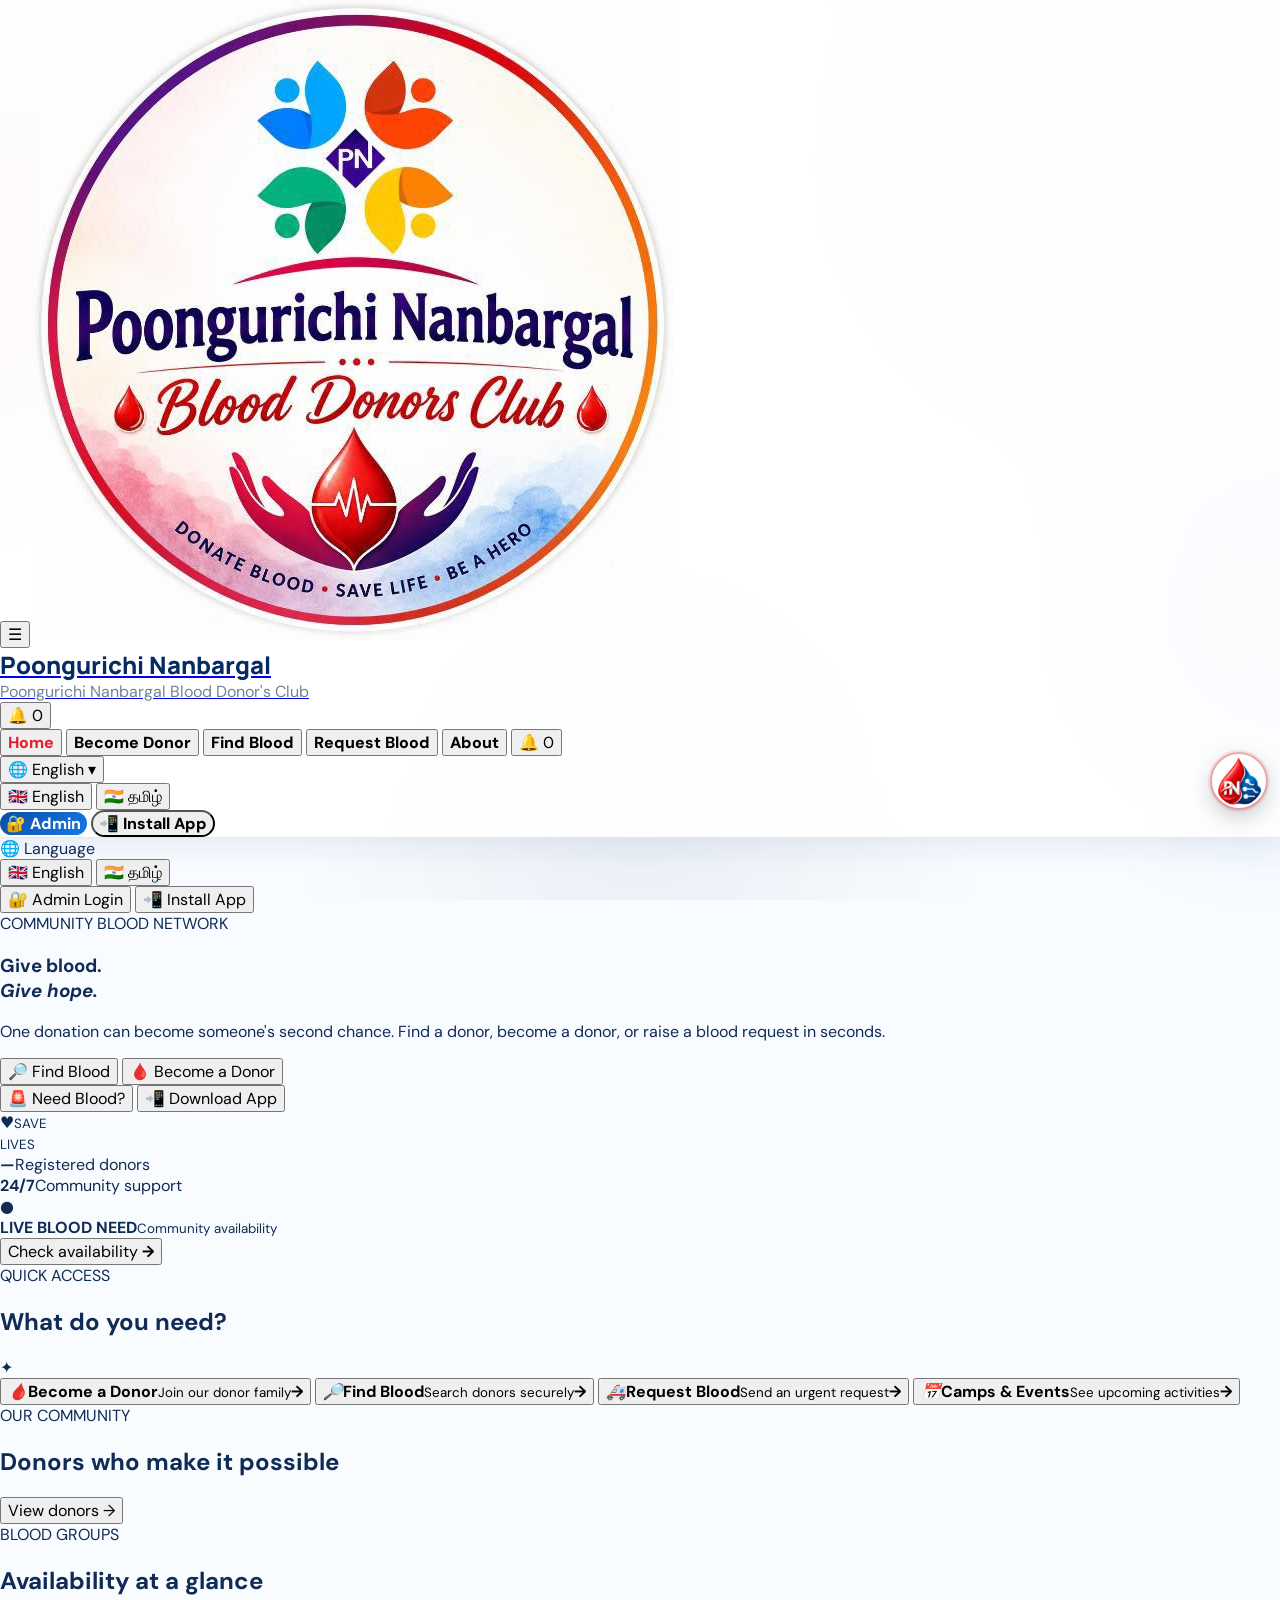
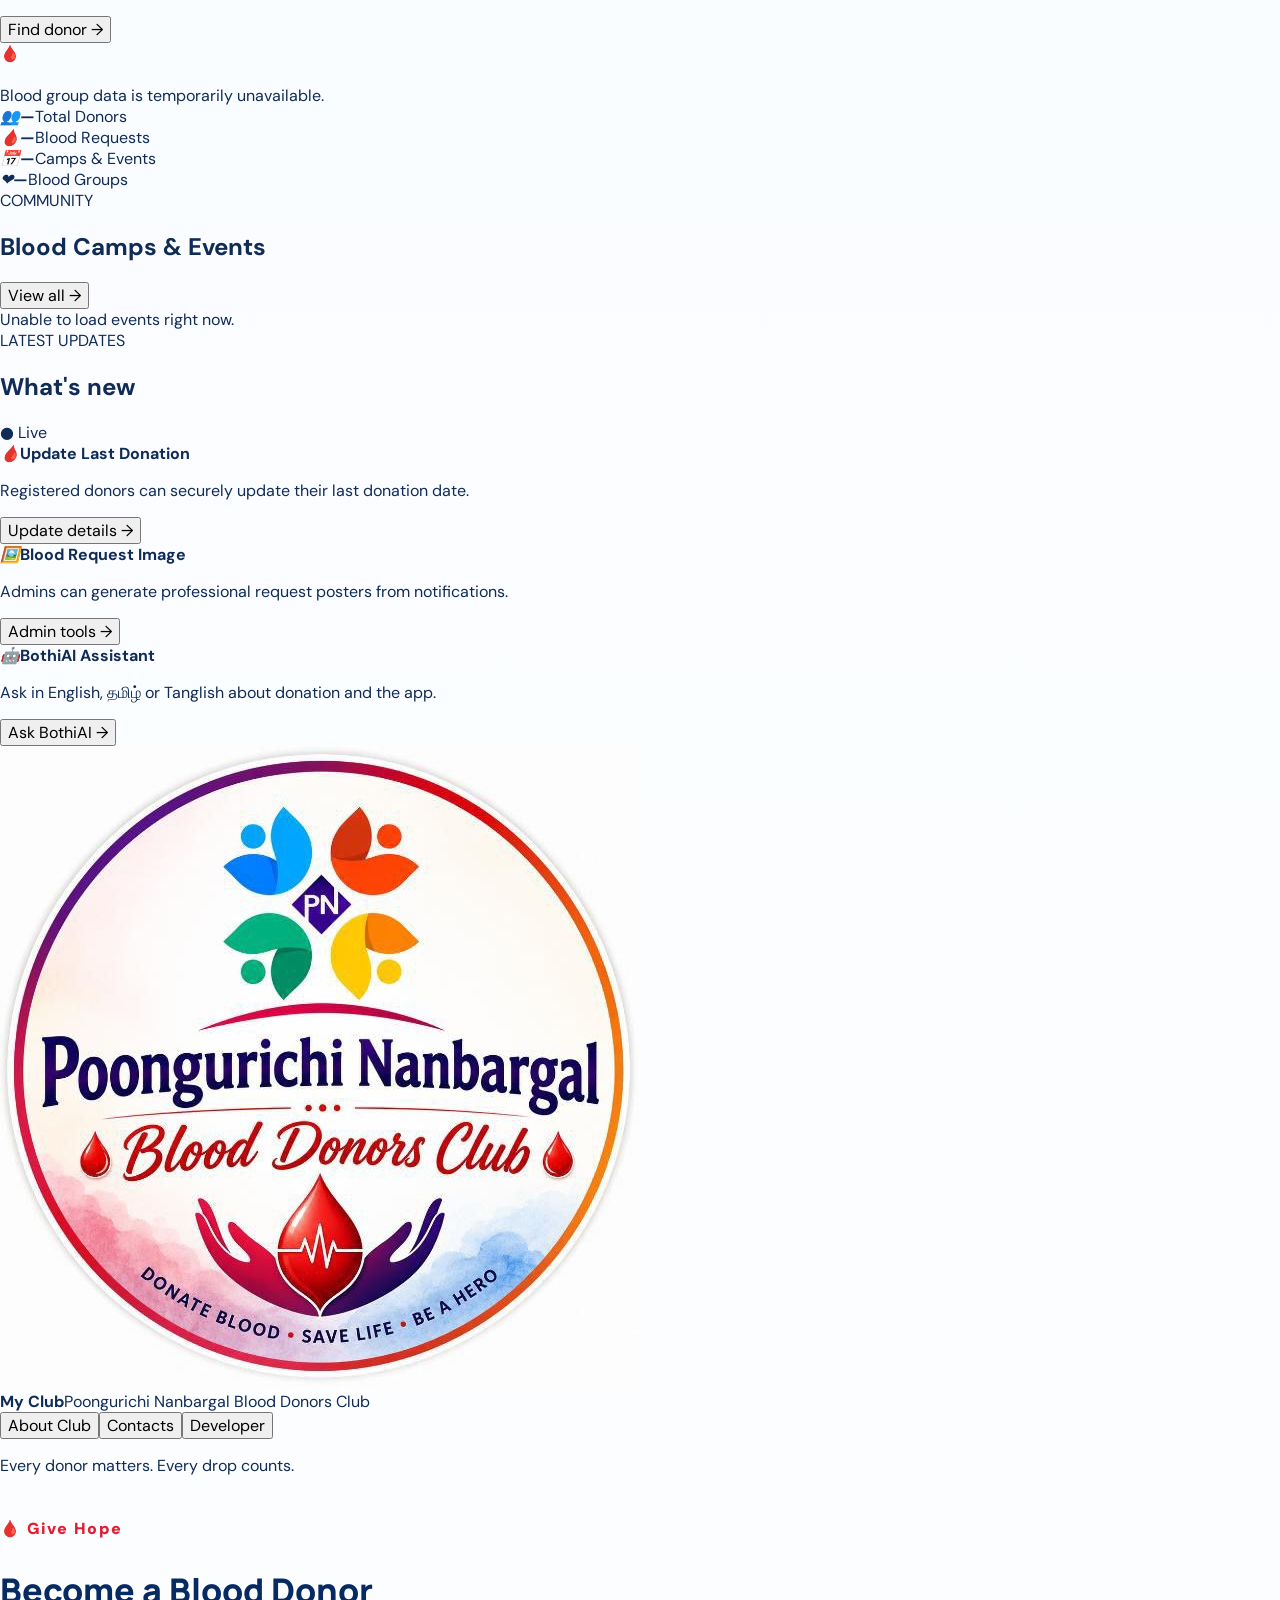
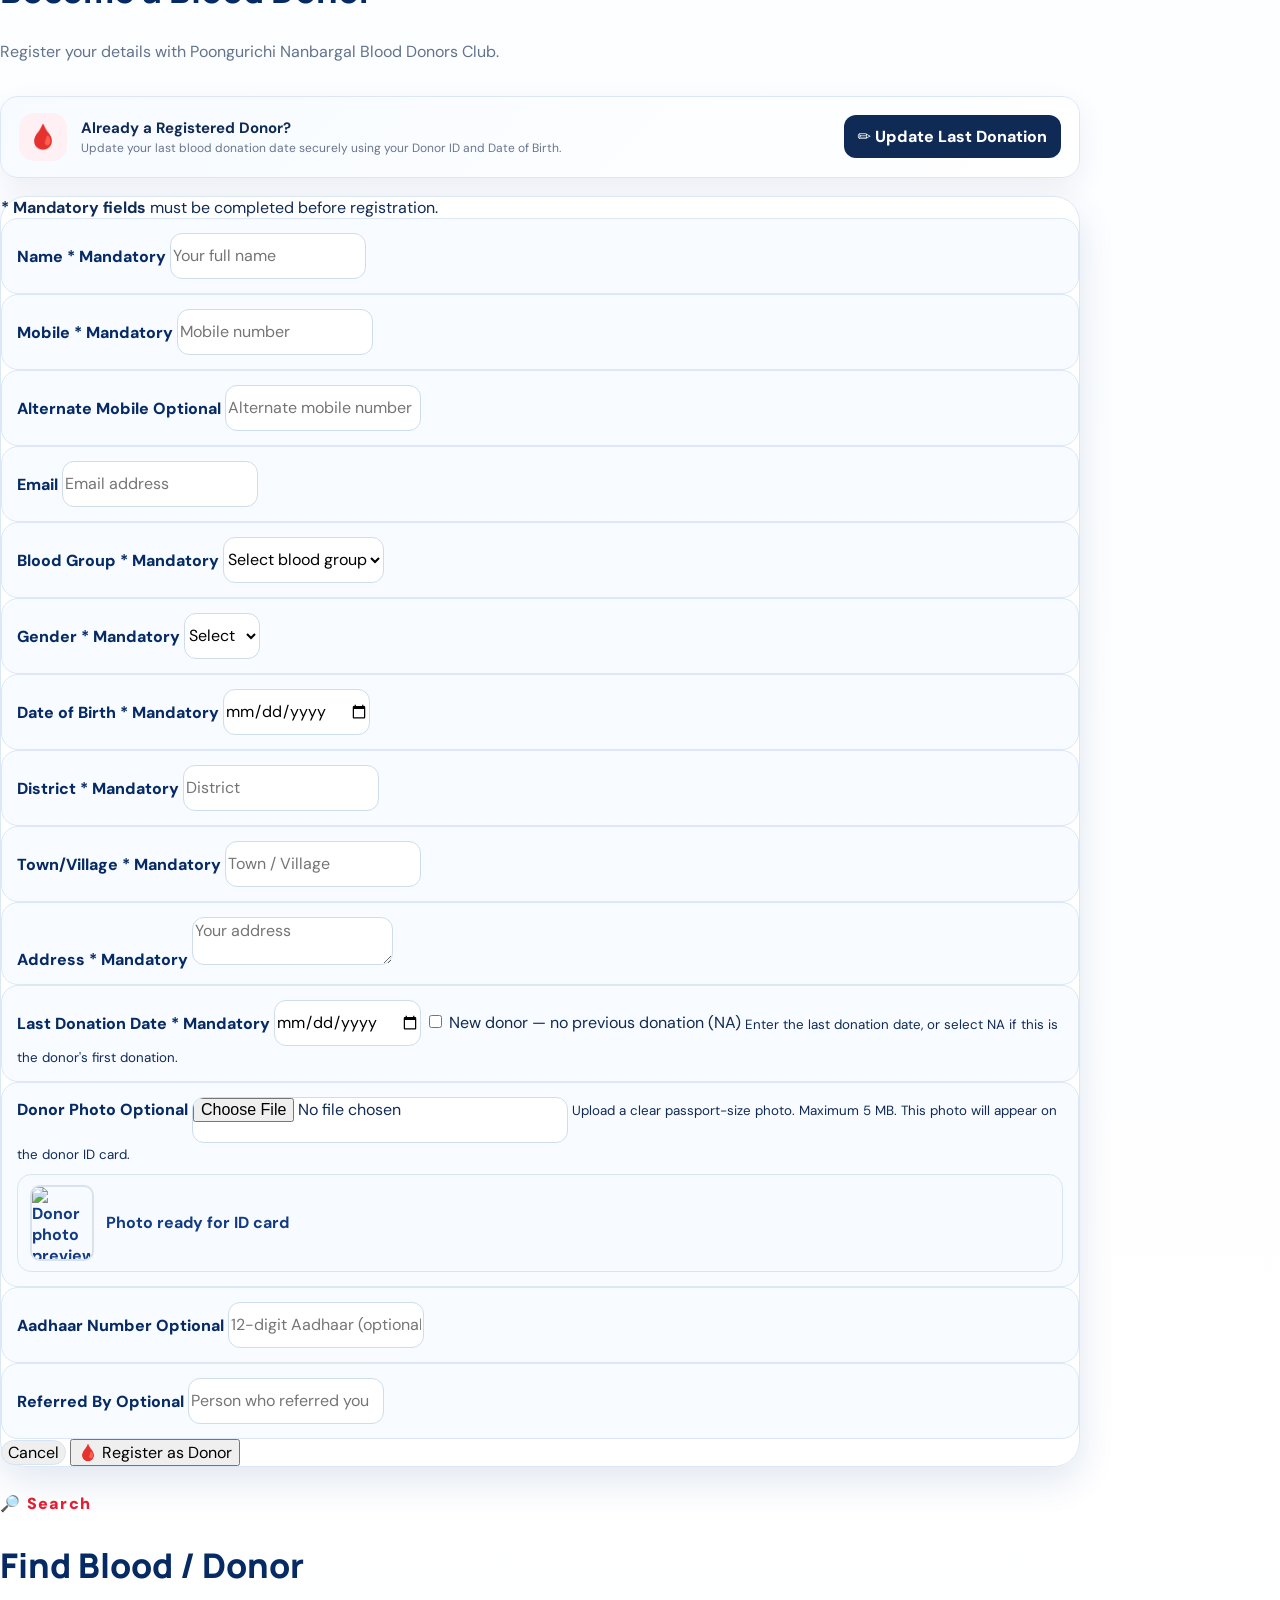
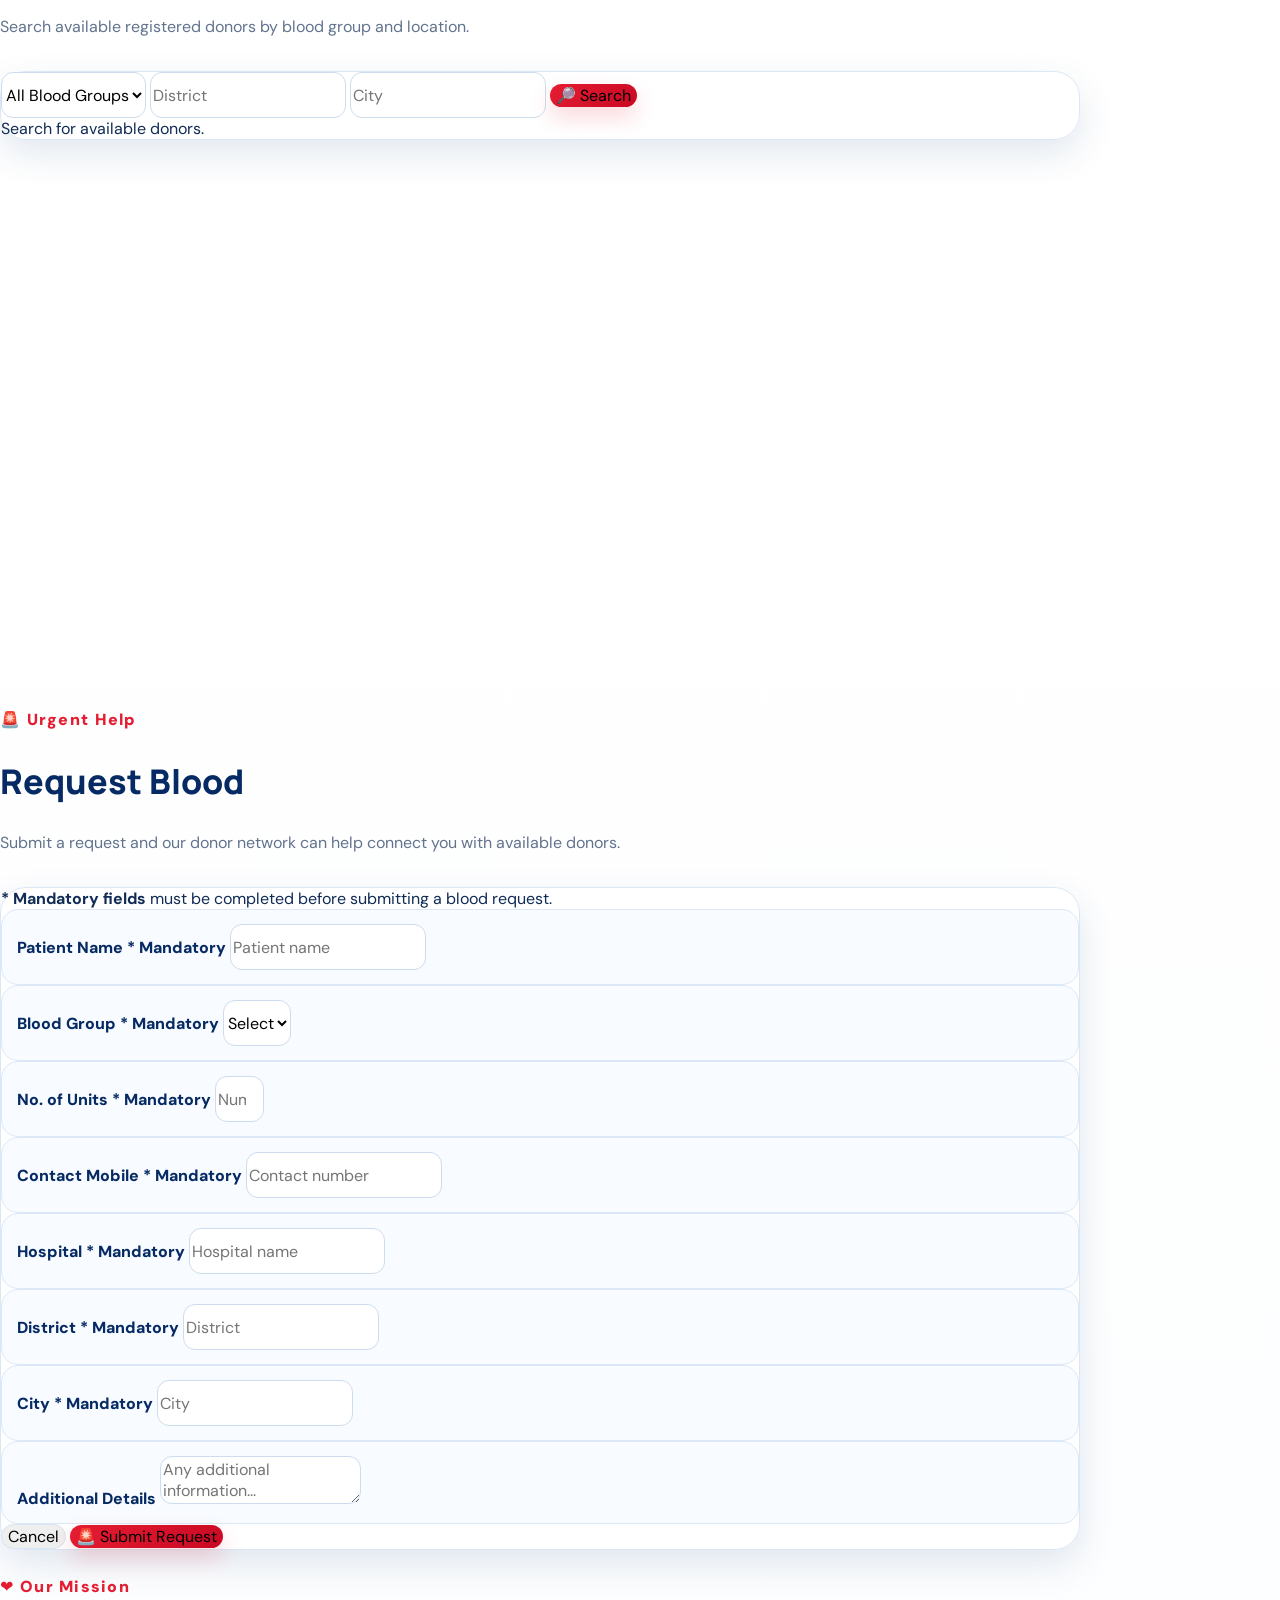
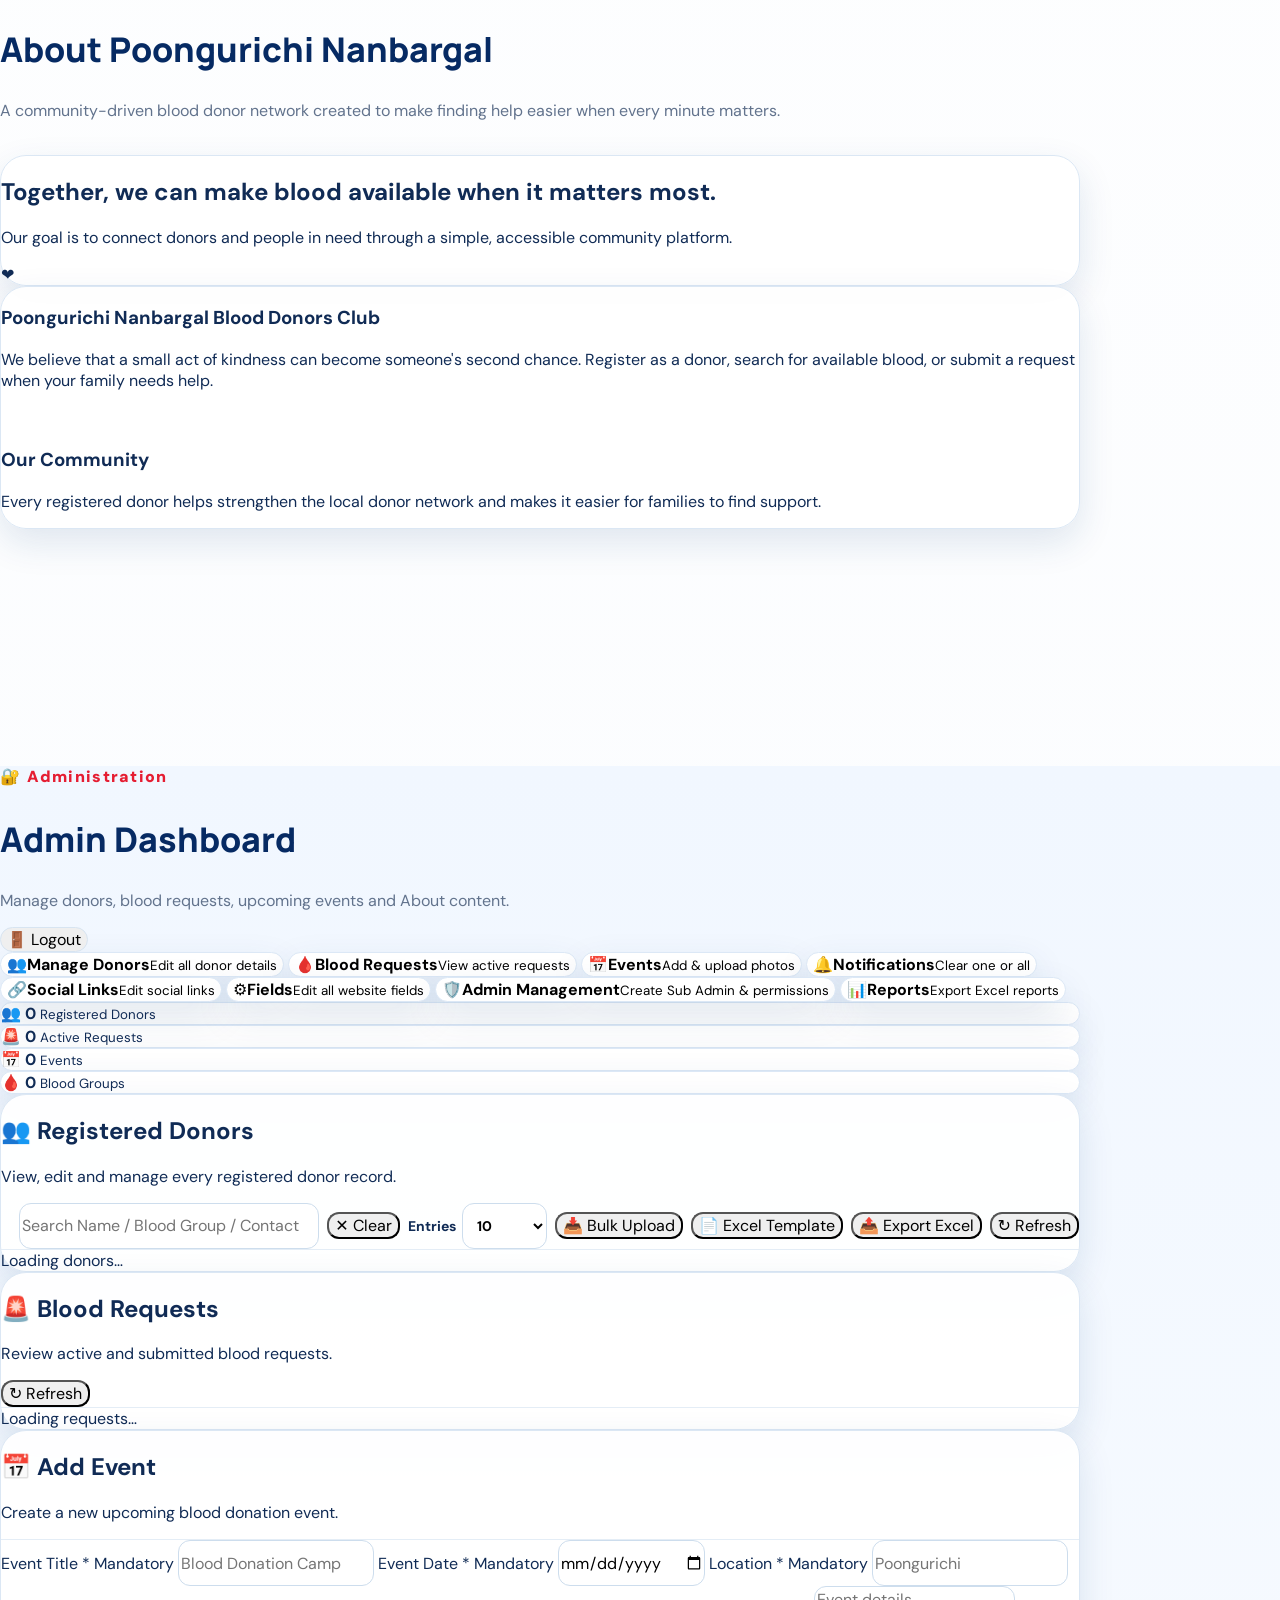
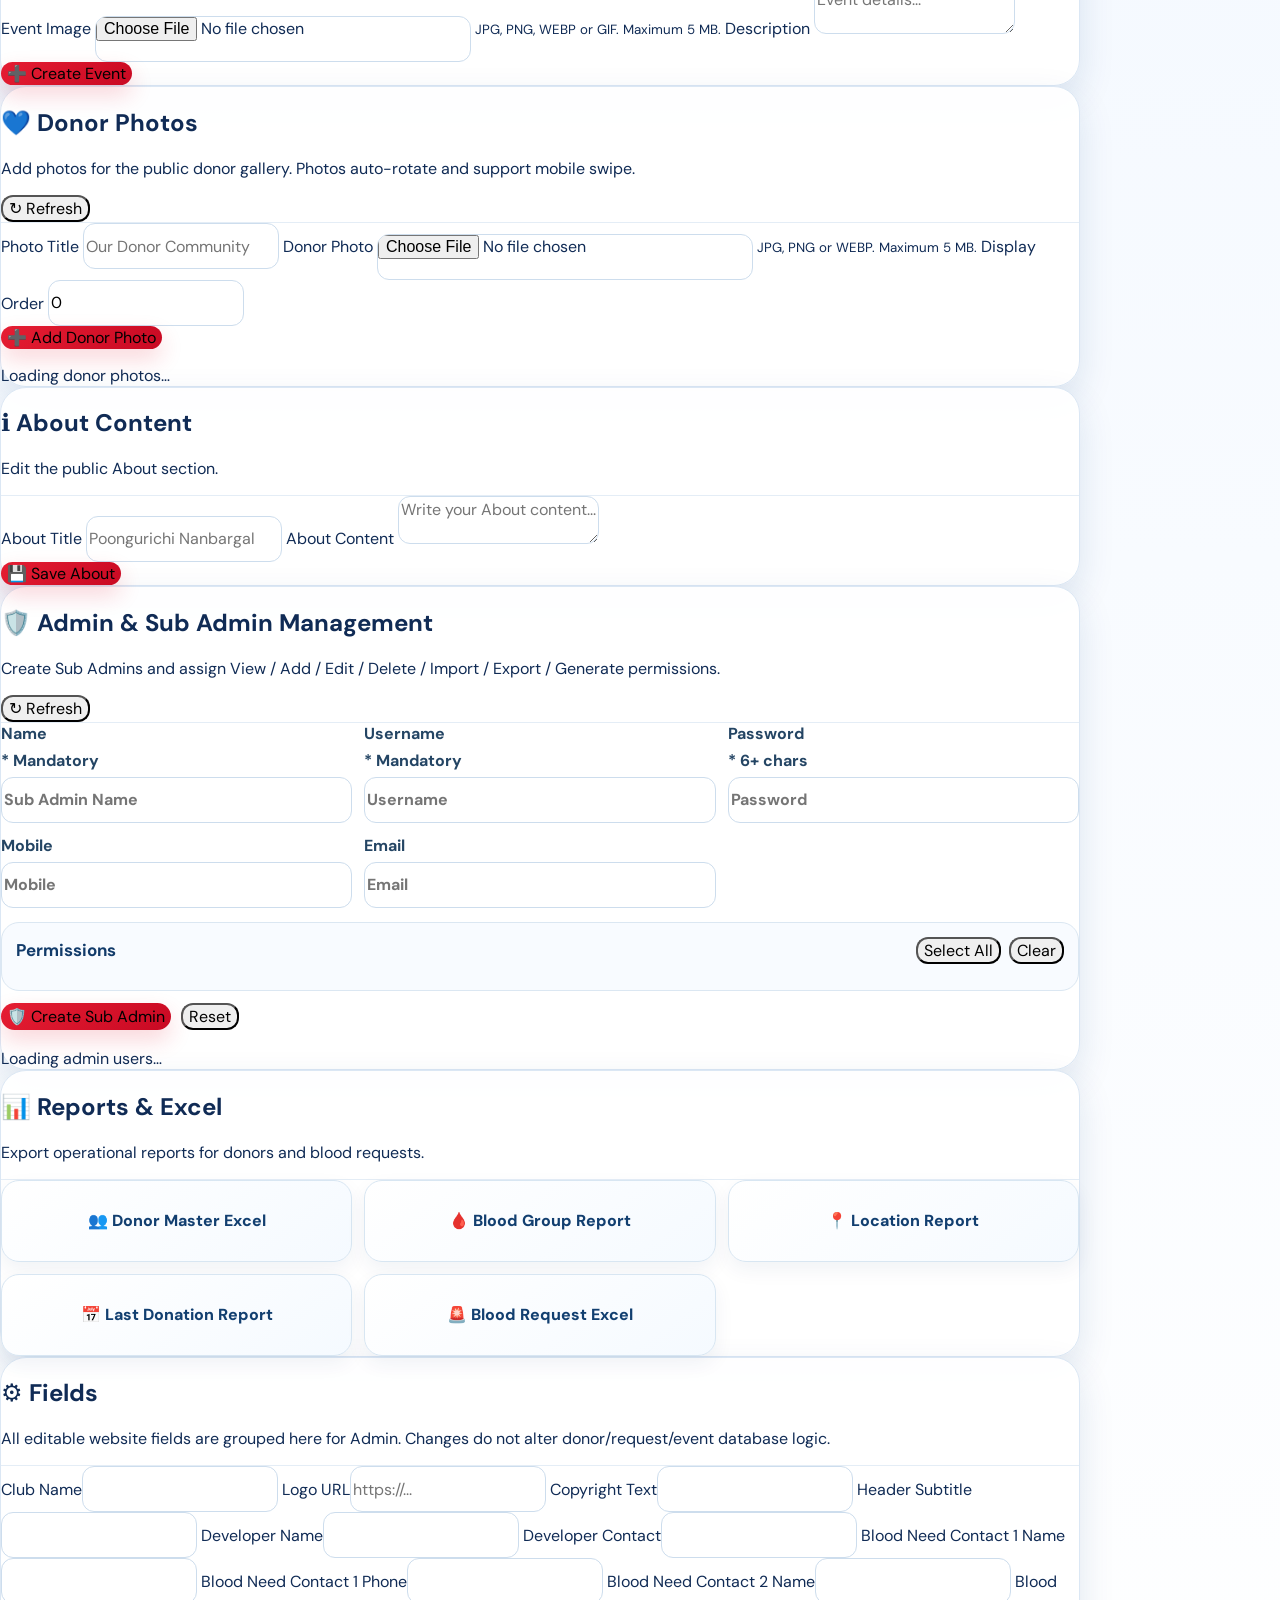
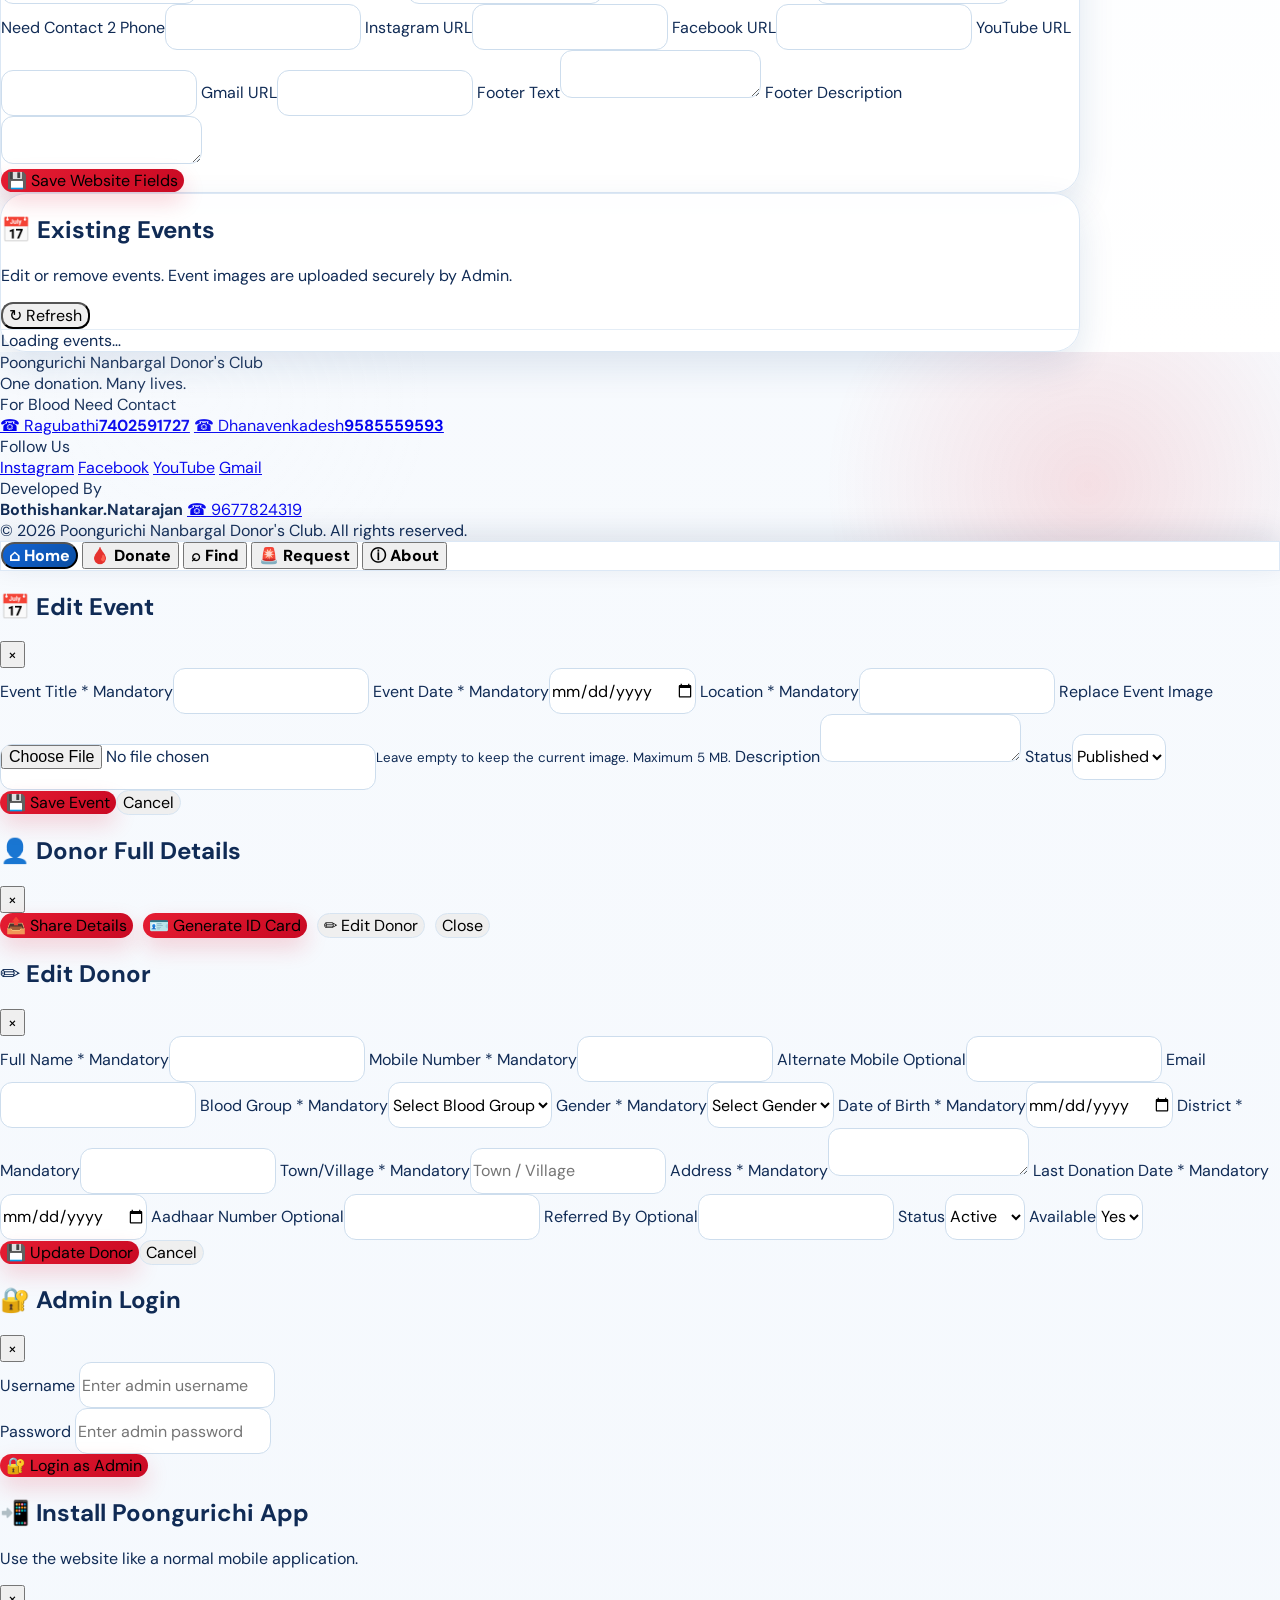
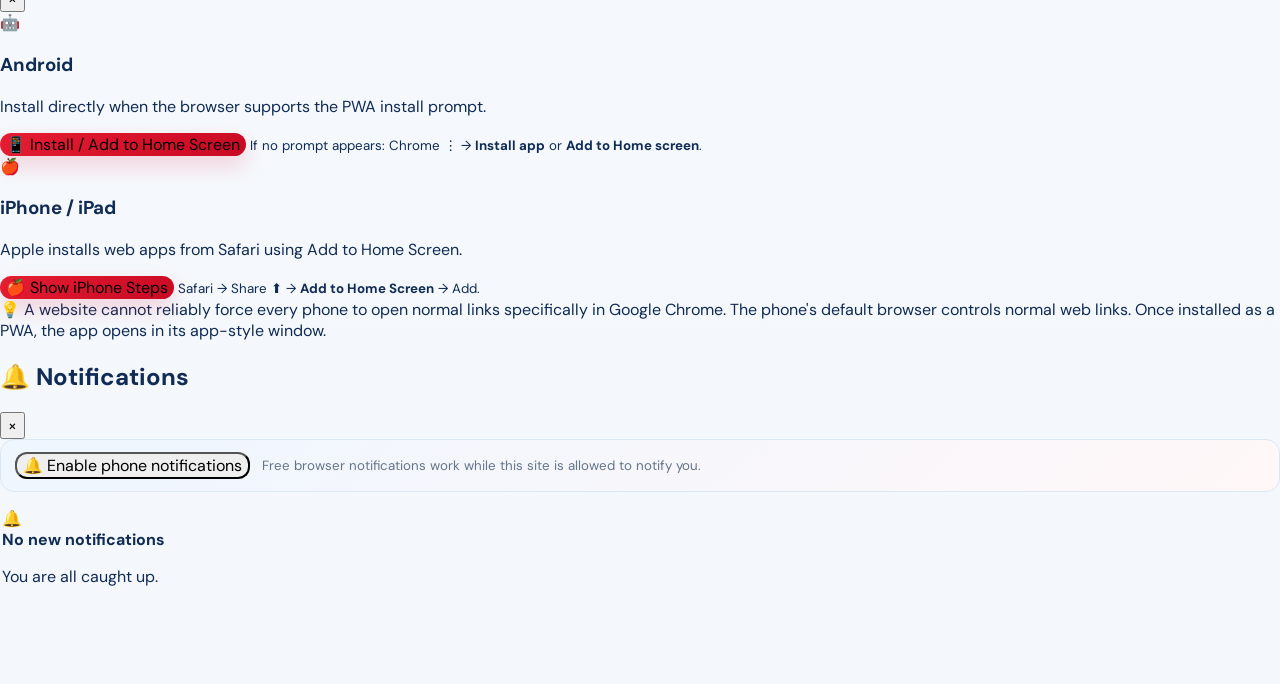
==== index.html @ 0f068f66 "Update index.html" ====
<!DOCTYPE html>
<html lang="en">
<head>
  <meta charset="UTF-8">

  <meta
    name="viewport"
    content="width=device-width, initial-scale=1.0, maximum-scale=1.0"
  >

  <meta name="description" content="Poongurichi Nanbargal Blood Donors Club - Connecting voluntary blood donors with people in need of blood. Register as a donor, find blood donors and raise blood requests.">

  <meta name="keywords" content="Poongurichi Nanbargal, Poongurichi Nanbargal Blood Donors Club, Poongurichi blood donors, blood donation, blood donors, blood donor registration, blood request">
  <meta name="author" content="Poongurichi Nanbargal Blood Donors Club">
  <meta name="robots" content="index, follow">
  <link rel="canonical" href="https://bothishankar.github.io/blood-donationapp/">

  <meta property="og:title" content="Poongurichi Nanbargal Blood Donors Club">
  <meta property="og:description" content="Connecting voluntary blood donors with people in need. Register as a donor, find blood donors and raise blood requests.">
  <meta property="og:type" content="website">
  <meta property="og:url" content="https://bothishankar.github.io/blood-donationapp/">
  <meta property="og:image" content="https://bothishankar.github.io/blood-donationapp/icons/poongurichi-logo.jpeg">
  <meta property="og:site_name" content="Poongurichi Nanbargal Blood Donors Club">

  <meta name="twitter:card" content="summary">
  <meta name="twitter:title" content="Poongurichi Nanbargal Blood Donors Club">
  <meta name="twitter:description" content="Connecting voluntary blood donors with people in need of blood.">
  <meta name="twitter:image" content="https://bothishankar.github.io/blood-donationapp/icons/poongurichi-logo.jpeg">

  <link rel="icon" type="image/png" sizes="192x192" href="icons/icon-192.png">
  <link rel="icon" type="image/png" sizes="512x512" href="icons/icon-512.png">

  <script type="application/ld+json">
  {
    "@context": "https://schema.org",
    "@type": "Organization",
    "name": "Poongurichi Nanbargal Blood Donors Club",
    "alternateName": "Poongurichi Nanbargal",
    "url": "https://bothishankar.github.io/blood-donationapp/",
    "logo": "https://bothishankar.github.io/blood-donationapp/icons/poongurichi-logo.jpeg",
    "description": "Poongurichi Nanbargal Blood Donors Club connects voluntary blood donors with people in need of blood."
  }
  </script>

  <meta name="theme-color" content="#123b82">
  <meta name="mobile-web-app-capable" content="yes">
  <meta name="apple-mobile-web-app-capable" content="yes">
  <meta name="apple-mobile-web-app-status-bar-style" content="default">
  <meta name="apple-mobile-web-app-title" content="Poongurichi Nanbargal">
  <link rel="manifest" href="manifest.json">
  <link rel="apple-touch-icon" href="icons/apple-touch-icon.png">

  <title>Poongurichi Nanbargal Blood Donors Club | Blood Donation</title>

  <link rel="preconnect" href="https://fonts.googleapis.com">
  <link rel="preconnect" href="https://fonts.gstatic.com" crossorigin>
  <link href="https://fonts.googleapis.com/css2?family=DM+Sans:wght@400;500;600;700&family=Manrope:wght@500;600;700;800&display=swap" rel="stylesheet">
  <link rel="stylesheet" href="style.css?v=20260909-final-1">
  <style>
    .donor-photo-preview{display:flex;align-items:center;gap:12px;margin-top:10px;padding:10px 12px;border:1px solid #dbe5f0;border-radius:14px;background:#f7fbff;color:#123b82;font-weight:700}
    .donor-photo-preview img{width:64px;height:76px;object-fit:cover;border-radius:10px;border:2px solid #d7e2ef}
    .donor-photo-preview.error{border-color:#e14b5a;color:#b4232f;background:#fff4f5}
    .admin-donor-detail-photo{width:76px;height:76px;object-fit:cover;border-radius:18px;border:3px solid #dbe6f2;box-shadow:0 4px 14px rgba(18,59,130,.12)}
    /* Notification panel polish */
    .notification-modal{max-height:min(88vh,760px);display:flex;flex-direction:column;overflow:hidden}
    .notification-permission-row{position:sticky;top:0;z-index:3;display:flex;align-items:center;gap:12px;flex-wrap:wrap;padding:12px 14px;border-radius:14px;background:linear-gradient(135deg,#eef6ff,#fff7f8);border:1px solid #dbe7f4;margin:0 0 12px}
    .notification-permission-row small{flex:1;min-width:220px;color:#64748b;line-height:1.45}
    .notification-list{min-height:180px;max-height:min(62vh,520px);overflow-y:auto;overflow-x:hidden;padding:4px 6px 18px 2px;scroll-behavior:smooth;-webkit-overflow-scrolling:touch;overscroll-behavior:contain}
    .notification-list::-webkit-scrollbar{width:8px}.notification-list::-webkit-scrollbar-thumb{background:#b8c8da;border-radius:20px}
    .notification-item{animation:notificationIn .35s ease both;transition:transform .2s ease,box-shadow .2s ease}.notification-item:hover{transform:translateY(-2px);box-shadow:0 8px 22px rgba(18,59,130,.10)}
    @keyframes notificationIn{from{opacity:0;transform:translateY(10px)}to{opacity:1;transform:translateY(0)}}
    .notification-item.unread{border-left:4px solid #d9273f;background:#fff9fa}
    .notification-item.read{opacity:.82}
    .notification-status{font-size:12px;font-weight:700;margin-top:5px;color:#64748b}
    .notification-permission-row .notification-enabled{background:#eafaf0!important;color:#177245!important;border-color:#bce7cc!important}
    /* Registration success animation */
    .registration-success-celebration{position:fixed;inset:0;z-index:10000;display:flex;align-items:center;justify-content:center;padding:20px;background:rgba(8,25,55,.42);backdrop-filter:blur(5px);opacity:0;pointer-events:none;transition:opacity .25s ease}
    .registration-success-celebration.show{opacity:1;pointer-events:auto}
    .registration-success-card{width:min(440px,94vw);padding:30px 24px;text-align:center;background:#fff;border-radius:28px;box-shadow:0 25px 70px rgba(0,0,0,.24);transform:translateY(20px) scale(.96);transition:transform .35s cubic-bezier(.2,.8,.2,1)}
    .registration-success-celebration.show .registration-success-card{transform:translateY(0) scale(1)}
    .success-check{width:82px;height:82px;margin:0 auto 14px;border-radius:50%;display:grid;place-items:center;background:#eafaf0;color:#16834a;font-size:46px;font-weight:900;animation:successPop .55s cubic-bezier(.2,1.5,.4,1) both}
    @keyframes successPop{0%{transform:scale(.2);opacity:0}70%{transform:scale(1.12)}100%{transform:scale(1);opacity:1}}
    .success-confetti{position:absolute;inset:0;overflow:hidden;pointer-events:none}
    .success-confetti i{position:absolute;top:-15px;width:8px;height:14px;border-radius:3px;animation:confettiFall 1.35s ease-in forwards}
    @keyframes confettiFall{to{transform:translate3d(var(--x),105vh,0) rotate(720deg);opacity:0}}
    .registration-success-card h3{margin:8px 0 6px;color:#123b82;font-size:26px}.registration-success-card p{margin:0;color:#64748b}.success-donor-id{display:inline-block;margin-top:14px;padding:9px 15px;border-radius:999px;background:#eef6ff;color:#123b82;font-weight:800;letter-spacing:.5px}

    .donor-share-actions{display:flex;flex-wrap:wrap;gap:10px}
    .admin-donor-tools{display:flex;flex-wrap:wrap;gap:8px;justify-content:flex-end;align-items:center}
    .admin-donor-tools .admin-small-btn{white-space:nowrap}
    .admin-import-progress{margin:8px 0 14px}
  </style>


<style id="pn-premium-upgrade">
  :root{--pn-red:#e5232e;--pn-blue:#0b63c9;--pn-navy:#102a56;--pn-glass:rgba(255,255,255,.76)}
  html{scroll-behavior:smooth}
  body{background:linear-gradient(180deg,#f7fbff 0%,#fff 42%,#f4f8fd 100%);overflow-x:hidden}
  body::before{content:"";position:fixed;inset:0;pointer-events:none;z-index:-2;background:radial-gradient(circle at 12% 8%,rgba(229,35,46,.08),transparent 28%),radial-gradient(circle at 88% 18%,rgba(11,99,201,.10),transparent 30%),radial-gradient(circle at 50% 90%,rgba(16,42,86,.06),transparent 34%)}
  .pn-page-glow{position:fixed;width:360px;height:360px;border-radius:50%;filter:blur(70px);opacity:.16;pointer-events:none;z-index:-1;animation:pnGlowFloat 10s ease-in-out infinite alternate}
  .pn-glow-a{background:#e5232e;top:12%;left:-180px}.pn-glow-b{background:#0b63c9;right:-180px;bottom:12%;animation-delay:-4s}
  .site-header{backdrop-filter:blur(18px);background:rgba(255,255,255,.88)!important;box-shadow:0 8px 30px rgba(16,42,86,.08)!important;transition:box-shadow .3s ease,background .3s ease}
  .brand-logo{transition:transform .35s cubic-bezier(.2,1.5,.4,1),filter .35s ease}.brand:hover .brand-logo{transform:rotate(-5deg) scale(1.06);filter:drop-shadow(0 8px 12px rgba(229,35,46,.18))}
  .hero{position:relative;isolation:isolate;overflow:hidden}.hero::after{content:"";position:absolute;inset:auto -10% -70px;height:160px;background:linear-gradient(180deg,transparent,rgba(255,255,255,.55));pointer-events:none;z-index:-1}
  .hero-content,.hero-visual{animation:pnHeroEnter .8s cubic-bezier(.2,.8,.2,1) both}.hero-visual{animation-delay:.12s}
  .hero-drop{animation:pnDropFloat 4s ease-in-out infinite}.hero-orbit{animation:pnOrbitSpin 18s linear infinite}
  .hero-badge{animation:pnSoftPulse 2.8s ease-in-out infinite}
  .hero-actions button,.hero-actions a,.btn,.button,.admin-btn,[type=submit]{transition:transform .22s ease,box-shadow .22s ease,filter .22s ease;position:relative;overflow:hidden}
  .hero-actions button:hover,.hero-actions a:hover,.btn:hover,.button:hover,.admin-btn:hover,[type=submit]:hover{transform:translateY(-3px);box-shadow:0 14px 30px rgba(16,42,86,.15);filter:saturate(1.08)}
  .hero-actions button::after,.hero-actions a::after,.btn::after,.button::after,.admin-btn::after,[type=submit]::after{content:"";position:absolute;top:-60%;left:-90%;width:55%;height:220%;transform:rotate(24deg);background:linear-gradient(90deg,transparent,rgba(255,255,255,.42),transparent);transition:left .55s ease;pointer-events:none}.hero-actions button:hover::after,.hero-actions a:hover::after,.btn:hover::after,.button:hover::after,.admin-btn:hover::after,[type=submit]:hover::after{left:130%}
  .stats-grid{perspective:1000px}.stat-card{animation:pnCardRise .65s cubic-bezier(.2,.8,.2,1) both;transition:transform .3s ease,box-shadow .3s ease}.stat-card:hover{transform:translateY(-8px) rotateX(1deg);box-shadow:0 20px 42px rgba(16,42,86,.13)}
  .stat-icon{transition:transform .35s ease}.stat-card:hover .stat-icon{transform:scale(1.12) rotate(-5deg)}
  .content-card,.info-banner,.section-head{animation:pnCardRise .7s cubic-bezier(.2,.8,.2,1) both}
  .form-group{transition:transform .2s ease}.form-group:focus-within{transform:translateY(-2px)}
  .form-control{transition:border-color .2s ease,box-shadow .2s ease,background .2s ease,transform .2s ease}.form-control:focus{box-shadow:0 0 0 4px rgba(11,99,201,.10),0 10px 24px rgba(16,42,86,.06);transform:translateY(-1px)}
  .pn-latest-updates{margin:34px 0 42px;padding:28px;border-radius:30px;background:linear-gradient(135deg,rgba(255,255,255,.92),rgba(239,247,255,.78));border:1px solid rgba(11,99,201,.12);box-shadow:0 22px 60px rgba(16,42,86,.10);position:relative;overflow:hidden}
  .pn-latest-updates::before{content:"";position:absolute;width:260px;height:260px;border-radius:50%;background:rgba(229,35,46,.08);right:-100px;top:-130px;animation:pnGlowFloat 8s ease-in-out infinite alternate}
  .pn-latest-head{display:flex;align-items:flex-end;justify-content:space-between;gap:20px;position:relative;z-index:1}.pn-latest-kicker{font-size:11px;font-weight:900;letter-spacing:.12em;color:var(--pn-red);text-transform:uppercase}.pn-latest-head h2{margin:6px 0 4px;color:var(--pn-navy);font-size:32px;letter-spacing:-.03em}.pn-latest-head p{margin:0;color:#65748a;max-width:680px}.pn-live-pill{display:inline-flex;align-items:center;gap:8px;padding:9px 13px;border-radius:999px;background:#fff;border:1px solid #dfe9f4;color:#41617e;font-size:12px;font-weight:800;white-space:nowrap}.pn-live-pill i{width:8px;height:8px;border-radius:50%;background:#18a957;box-shadow:0 0 0 5px rgba(24,169,87,.12);animation:pnSoftPulse 1.8s infinite}
  .pn-latest-grid{display:grid;grid-template-columns:repeat(5,minmax(0,1fr));gap:14px;margin-top:22px;position:relative;z-index:1}.pn-update-card{position:relative;min-height:235px;padding:20px;border-radius:22px;background:rgba(255,255,255,.9);border:1px solid rgba(16,42,86,.08);box-shadow:0 10px 26px rgba(16,42,86,.06);transition:transform .3s cubic-bezier(.2,.8,.2,1),box-shadow .3s ease,border-color .3s ease;overflow:hidden}.pn-update-card:hover{transform:translateY(-8px);box-shadow:0 22px 42px rgba(16,42,86,.13);border-color:rgba(11,99,201,.20)}.pn-update-card::after{content:"";position:absolute;inset:auto -30px -50px;width:120px;height:120px;border-radius:50%;background:var(--accent,rgba(11,99,201,.07));filter:blur(2px)}.pn-update-red{--accent:rgba(229,35,46,.11)}.pn-update-blue{--accent:rgba(11,99,201,.11)}.pn-update-purple{--accent:rgba(118,73,210,.11)}.pn-update-green{--accent:rgba(24,169,87,.11)}.pn-update-gold{--accent:rgba(224,163,32,.12)}
  .pn-update-badge{position:absolute;right:14px;top:14px;padding:4px 8px;border-radius:999px;background:#fff0f2;color:var(--pn-red);font-size:9px;font-weight:900;letter-spacing:.08em}.pn-update-icon{width:52px;height:52px;display:grid;place-items:center;border-radius:16px;background:#f5f9ff;font-size:27px;box-shadow:inset 0 0 0 1px rgba(16,42,86,.05);transition:transform .35s cubic-bezier(.2,1.5,.4,1)}.pn-update-card:hover .pn-update-icon{transform:scale(1.12) rotate(-6deg)}.pn-update-card h3{margin:14px 0 8px;color:var(--pn-navy);font-size:17px}.pn-update-card p{margin:0;color:#68788d;font-size:12px;line-height:1.55;min-height:58px}.pn-update-card button{margin-top:14px;border:0;background:transparent;color:var(--pn-blue);font-size:12px;font-weight:900;padding:0;cursor:pointer}.pn-update-card button b{display:inline-block;transition:transform .2s ease}.pn-update-card button:hover b{transform:translateX(4px)}
  .site-footer{position:relative;overflow:hidden}.site-footer::before{content:"";position:absolute;inset:0;background:radial-gradient(circle at 15% 20%,rgba(255,255,255,.08),transparent 22%),radial-gradient(circle at 85% 70%,rgba(229,35,46,.12),transparent 24%);pointer-events:none}
  .mobile-bottom-nav{box-shadow:0 -8px 28px rgba(16,42,86,.12)!important;backdrop-filter:blur(18px);background:rgba(255,255,255,.94)!important}.mobile-bottom-nav a,.mobile-bottom-nav button{transition:transform .2s ease,color .2s ease}.mobile-bottom-nav a:active,.mobile-bottom-nav button:active{transform:scale(.92)}
  .notification-item,.admin-card,.donor-card,.request-card,.event-card{transition:transform .25s ease,box-shadow .25s ease}.notification-item:hover,.admin-card:hover,.donor-card:hover,.request-card:hover,.event-card:hover{transform:translateY(-4px)}
    .pn-splash-particles{position:absolute;inset:0;pointer-events:none;overflow:hidden}.pn-splash-particles i{position:absolute;width:5px;height:5px;border-radius:50%;background:rgba(229,35,46,.7);box-shadow:0 0 18px rgba(229,35,46,.55);animation:pnParticleFloat 4.5s ease-in-out infinite}.pn-splash-particles i:nth-child(1){left:16%;top:30%;animation-delay:-.8s}.pn-splash-particles i:nth-child(2){left:78%;top:24%;animation-delay:-2s}.pn-splash-particles i:nth-child(3){left:24%;top:68%;animation-delay:-3s}.pn-splash-particles i:nth-child(4){left:83%;top:67%;animation-delay:-1.5s}.pn-splash-particles i:nth-child(5){left:50%;top:17%;animation-delay:-2.6s}.pn-splash-particles i:nth-child(6){left:52%;top:82%;animation-delay:-3.7s}.pn-splash-heartbeat{position:absolute;top:13%;font-size:18px;color:rgba(229,35,46,.5);animation:pnHeartBeat 1.35s ease-in-out infinite}.pn-loader-club{margin-top:2px;color:#e72d50;font-size:16px;font-weight:950;letter-spacing:.08em;text-transform:uppercase;animation:pnSplashText .8s .18s both}.pn-loader-tagline{margin-top:12px;color:#102a56;font-size:13px;font-weight:850;letter-spacing:.01em;animation:pnSplashText .8s .3s both}.pn-loader-tagline b{color:#e72d50}.pn-loader-status{display:flex;align-items:center;gap:7px;margin-top:10px;color:#8491a5;font-size:10px;font-weight:750}.pn-loader-dot{width:6px;height:6px;border-radius:50%;background:#18a957;box-shadow:0 0 0 4px rgba(24,169,87,.10);animation:pnSoftPulse 1.2s infinite}.pn-loader-ring{position:absolute;border-radius:50%;border:1px solid rgba(229,45,80,.18);pointer-events:none}.pn-loader-ring-a{inset:-10px;animation:pnRingPulse 2.2s ease-out infinite}.pn-loader-ring-b{inset:-22px;border-color:rgba(11,99,201,.12);animation:pnRingPulse 2.2s .55s ease-out infinite}.pn-premium-loader{position:fixed;inset:0;z-index:20000;display:flex;flex-direction:column;align-items:center;justify-content:center;background:radial-gradient(circle at 50% 42%,#ffffff 0%,#eef6ff 44%,#d9e7f7 100%);transition:opacity .55s ease,visibility .55s ease;overflow:hidden}.pn-premium-loader::before{content:"";position:absolute;width:520px;height:520px;border-radius:50%;background:radial-gradient(circle,rgba(229,35,46,.11),rgba(11,99,201,.04) 45%,transparent 70%);animation:pnSplashAura 3.2s ease-in-out infinite}.pn-premium-loader.hide{opacity:0;visibility:hidden;pointer-events:none}.pn-loader-orb{position:relative;width:108px;height:108px;border-radius:34px;background:rgba(255,255,255,.92);display:grid;place-items:center;box-shadow:0 22px 70px rgba(16,42,86,.18),0 0 0 10px rgba(229,35,46,.05);animation:pnLoaderPop 1s cubic-bezier(.2,1.4,.4,1) both;z-index:1}.pn-loader-orb img{width:88px;height:88px;object-fit:contain;border-radius:28px}.pn-loader-name{margin-top:20px;color:#102a56;font-size:23px;font-weight:950;letter-spacing:-.03em;z-index:1;animation:pnSplashText .8s .08s both}.pn-loader-sub{margin-top:5px;color:#718198;font-size:11px;font-weight:750;letter-spacing:.04em;z-index:1}.pn-loader-line{width:210px;height:5px;margin-top:18px;background:#dfe8f3;border-radius:999px;overflow:hidden;z-index:1;box-shadow:inset 0 1px 2px rgba(16,42,86,.08)}.pn-loader-line span{display:block;width:42%;height:100%;border-radius:999px;background:linear-gradient(90deg,#e72d50,#1769e0,#e72d50);animation:pnLoaderLine 1.05s ease-in-out infinite}.pn-loader-status{position:relative;z-index:1}.pn-loader-club,.pn-loader-tagline,.pn-loader-status{position:relative;z-index:1}
  .pn-reveal{opacity:0;transform:translateY(18px);transition:opacity .65s ease,transform .65s cubic-bezier(.2,.8,.2,1)}.pn-reveal.pn-visible{opacity:1;transform:none}.pn-stagger>*{opacity:0;transform:translateY(12px);animation:pnStagger .55s cubic-bezier(.2,.8,.2,1) forwards}.pn-stagger>*:nth-child(2){animation-delay:.05s}.pn-stagger>*:nth-child(3){animation-delay:.10s}.pn-stagger>*:nth-child(4){animation-delay:.15s}.pn-stagger>*:nth-child(5){animation-delay:.20s}
  @keyframes pnParticleFloat{0%,100%{transform:translate3d(0,0,0);opacity:.25}50%{transform:translate3d(8px,-22px,0) scale(1.4);opacity:1}}@keyframes pnHeartBeat{0%,100%{transform:scale(1);opacity:.35}15%{transform:scale(1.18);opacity:.75}30%{transform:scale(.98);opacity:.4}45%{transform:scale(1.16);opacity:.65}}@keyframes pnRingPulse{0%{transform:scale(.82);opacity:.8}100%{transform:scale(1.22);opacity:0}}@keyframes pnSplashAura{0%,100%{transform:scale(.88);opacity:.7}50%{transform:scale(1.08);opacity:1}}@keyframes pnSplashText{from{opacity:0;transform:translateY(7px)}to{opacity:1;transform:none}}@keyframes pnHeroEnter{from{opacity:0;transform:translateY(18px)}to{opacity:1;transform:none}}@keyframes pnCardRise{from{opacity:0;transform:translateY(14px)}to{opacity:1;transform:none}}@keyframes pnDropFloat{0%,100%{transform:translateY(0) rotate(-1deg)}50%{transform:translateY(-10px) rotate(1deg)}}@keyframes pnOrbitSpin{to{transform:rotate(360deg)}}@keyframes pnGlowFloat{from{transform:translate3d(0,-8px,0) scale(.96)}to{transform:translate3d(18px,18px,0) scale(1.05)}}@keyframes pnSoftPulse{0%,100%{transform:scale(1);opacity:1}50%{transform:scale(1.04);opacity:.86}}@keyframes pnLoaderPop{0%{opacity:0;transform:scale(.55) rotate(-10deg)}75%{transform:scale(1.08) rotate(2deg)}100%{opacity:1;transform:none}}@keyframes pnLoaderLine{0%{transform:translateX(-140%)}100%{transform:translateX(360%)}}@keyframes pnStagger{to{opacity:1;transform:none}}
  @media(max-width:1100px){.pn-latest-grid{grid-template-columns:repeat(3,minmax(0,1fr))}}@media(max-width:720px){.pn-latest-updates{padding:20px;border-radius:24px}.pn-latest-head{align-items:flex-start;flex-direction:column}.pn-latest-head h2{font-size:26px}.pn-latest-grid{grid-template-columns:1fr 1fr}.pn-update-card{min-height:215px;padding:16px}.pn-update-card p{min-height:72px}.pn-live-pill{align-self:flex-start}.pn-page-glow{display:none}}
  @media(max-width:480px){.pn-latest-grid{grid-template-columns:1fr}.pn-update-card{min-height:auto}.pn-update-card p{min-height:auto}.pn-loader-name{font-size:18px}.pn-loader-sub{font-size:11px}}
  @media(prefers-reduced-motion:reduce){*,*::before,*::after{animation-duration:.01ms!important;animation-iteration-count:1!important;scroll-behavior:auto!important;transition-duration:.01ms!important}.pn-premium-loader{display:none}.pn-reveal{opacity:1;transform:none}}
</style>

</head>


<body>

  <div id="pn-premium-loader" class="pn-premium-loader" aria-label="Loading Poongurichi Nanbargal">
    <div class="pn-splash-particles" aria-hidden="true"><i></i><i></i><i></i><i></i><i></i><i></i></div>
    <div class="pn-splash-heartbeat" aria-hidden="true">♥</div>
    <div class="pn-loader-orb"><span class="pn-loader-ring pn-loader-ring-a"></span><span class="pn-loader-ring pn-loader-ring-b"></span><img src="icons/poongurichi-logo.jpeg" alt="PN"></div>
    <div class="pn-loader-name">Poongurichi Nanbargal</div>
    <div class="pn-loader-club">Bloods Club</div>
    <div class="pn-loader-tagline">One Donation. Many Lives. <b>♥</b></div>
    <div class="pn-loader-sub">Together We Save Lives</div>
    <div class="pn-loader-line"><span></span></div>
    <div class="pn-loader-status"><span class="pn-loader-dot"></span><span>Preparing your experience…</span></div>
  </div>

  <div class="pn-page-glow pn-glow-a"></div><div class="pn-page-glow pn-glow-b"></div>

  <!-- =======================================================
       HEADER
       ======================================================= -->

  <header class="site-header">

    <div class="container header-inner">

      <button
        class="mobile-menu-btn"
        type="button"
        onclick="toggleMobileMenu()"
        aria-label="Open menu"
      >
        ☰
      </button>

      <a
        href="#"
        class="brand"
        onclick="goTo('home'); return false;"
      >

        <img
          class="brand-logo"
          src="icons/poongurichi-logo.jpeg"
          alt="Poongurichi Nanbargal logo"
        >

        <div class="brand-copy">

          <div class="brand-name" id="headerClubName">Poongurichi Nanbargal</div>

          <div class="brand-meta" id="headerSubtitle">Poongurichi Nanbargal Blood Donor's Club</div>

        </div>

      </a>


      <div class="mobile-header-actions">
        <button
          class="notification-btn"
          type="button"
          onclick="openNotifications()"
          aria-label="Notifications"
          title="Notifications"
        >
          🔔
          <span id="notificationBadgeMobile" class="notification-badge">0</span>
        </button>

      </div>

      <nav class="desktop-nav">

        <button
          class="nav-link active"
          data-page="home"
          onclick="goTo('home')"
        >
          Home
        </button>

        <button
          class="nav-link"
          data-page="donor"
          onclick="goTo('donor')"
        >
          Become Donor
        </button>

        <button
          class="nav-link"
          data-page="find"
          onclick="goTo('find')"
        >
          Find Blood
        </button>

        <button
          class="nav-link"
          data-page="request"
          onclick="goTo('request')"
        >
          Request Blood
        </button>

        <button
          class="nav-link"
          data-page="about"
          onclick="goTo('about')"
        >
          About
        </button>
        <button
          class="notification-btn"
          type="button"
          onclick="openNotifications()"
          aria-label="Notifications"
          title="Notifications"
        >
          🔔
          <span id="notificationBadge" class="notification-badge">0</span>
        </button>


        <div class="language-switcher" id="languageSwitcher">
          <button type="button" class="language-btn" id="languageBtn" aria-haspopup="listbox" aria-expanded="false" onclick="toggleLanguageMenu()">🌐 <span id="languageBtnLabel">English</span> ▾</button>
          <div class="language-menu" id="languageMenu" role="listbox" aria-label="Language">
            <button type="button" role="option" data-lang="en" onclick="setAppLanguage('en')">🇬🇧 English</button>
            <button type="button" role="option" data-lang="ta" onclick="setAppLanguage('ta')">🇮🇳 தமிழ்</button>
          </div>
        </div>

        <button
          class="admin-btn"
          onclick="openAdmin()"
        >
          🔐 Admin
        </button>

        <button type="button" class="install-app-top-btn" onclick="installAppNow()" aria-label="Install app">
          📲 Install App
        </button>

      </nav>

    </div>

  </header>

  <!-- Mobile menu: Admin Login is available from the hamburger button. -->
  <div id="mobileMenu" class="mobile-menu-panel" aria-hidden="true">
    <div class="mobile-language-row">
      <span class="mobile-language-label">🌐 Language</span>
      <div class="mobile-language-buttons">
        <button type="button" data-lang="en" onclick="setAppLanguage('en'); closeMobileMenu();">🇬🇧 English</button>
        <button type="button" data-lang="ta" onclick="setAppLanguage('ta'); closeMobileMenu();">🇮🇳 தமிழ்</button>
      </div>
    </div>
    <button
      class="mobile-menu-admin"
      type="button"
      onclick="openAdmin(); closeMobileMenu();"
    >
      <span class="mobile-menu-admin-icon">🔐</span>
      <span>Admin Login</span>
    </button>
    <button type="button" class="mobile-menu-admin install-menu-btn" onclick="installAppNow(); closeMobileMenu();">
      <span class="mobile-menu-admin-icon">📲</span>
      <span>Install App</span>
    </button>
  </div>


  <!-- =======================================================
       MAIN
       ======================================================= -->

  <main>


    <!-- =====================================================
         HOME
         ===================================================== -->

    <section id="page-home" class="page-section active">
  <div class="pn-home-v2">
      <section class="pn2-hero">
        <div class="pn2-hero-copy">
          <div class="pn2-kicker"><i></i> COMMUNITY BLOOD NETWORK</div>
          <h1>Give blood.<br><em>Give hope.</em></h1>
          <p>One donation can become someone's second chance. Find a donor, become a donor, or raise a blood request in seconds.</p>
          <div class="pn2-hero-actions">
            <button type="button" class="pn2-btn pn2-btn-primary" onclick="goTo('find')">🔎 Find Blood</button>
            <button type="button" class="pn2-btn pn2-btn-white" onclick="goTo('donor')">🩸 Become a Donor</button>
          </div>
          <div class="pn2-hero-links">
            <button type="button" onclick="goTo('request')">🚨 Need Blood?</button>
            <button type="button" onclick="installAppNow()">📲 Download App</button>
          </div>
        </div>
        <div class="pn2-hero-art" aria-hidden="true">
          <div class="pn2-glow"></div><div class="pn2-ring pn2-ring-a"></div><div class="pn2-ring pn2-ring-b"></div>
          <div class="pn2-drop"><span>♥</span><small>SAVE<br>LIVES</small></div>
          <div class="pn2-mini-card pn2-mini-top"><b id="heroDonorCount">—</b><span>Registered donors</span></div>
          <div class="pn2-mini-card pn2-mini-bottom"><b>24/7</b><span>Community support</span></div>
        </div>
      </section>

      <section class="pn2-live" aria-label="Blood availability">
        <div class="pn2-live-title"><span>●</span><div><strong>LIVE BLOOD NEED</strong><small>Community availability</small></div></div>
        <button type="button" onclick="goTo('find')">Check availability <b>→</b></button>
      </section>

      <section class="pn2-section pn2-actions-section">
        <div class="pn2-section-head"><div><span>QUICK ACCESS</span><h2>What do you need?</h2></div><div class="pn2-head-mark">✦</div></div>
        <div class="pn2-action-grid">
          <button type="button" class="pn2-action pn2-action-red" onclick="goTo('donor')"><i>🩸</i><strong>Become a Donor</strong><small>Join our donor family</small><b>→</b></button>
          <button type="button" class="pn2-action pn2-action-blue" onclick="goTo('find')"><i>🔎</i><strong>Find Blood</strong><small>Search donors securely</small><b>→</b></button>
          <button type="button" class="pn2-action pn2-action-orange" onclick="goTo('request')"><i>🚑</i><strong>Request Blood</strong><small>Send an urgent request</small><b>→</b></button>
          <button type="button" class="pn2-action pn2-action-purple" onclick="goTo('events')"><i>📅</i><strong>Camps & Events</strong><small>See upcoming activities</small><b>→</b></button>
        </div>
      </section>

      <section class="pn2-section pn2-community-section">
        <div class="pn2-section-head"><div><span>OUR COMMUNITY</span><h2>Donors who make it possible</h2></div><button type="button" onclick="goTo('find')">View donors →</button></div>
        <div id="donorPhotoGallery" class="pn2-donor-gallery"><div class="pn2-loading">Loading donor community…</div></div>
      </section>

      <section class="pn2-blood-section">
        <div class="pn2-section-head"><div><span>BLOOD GROUPS</span><h2>Availability at a glance</h2></div><button type="button" onclick="goTo('find')">Find donor →</button></div>
        <div id="bloodGrid" class="pn2-blood-grid"><div class="pn2-loading">Loading blood groups…</div></div>
      </section>

      <section class="pn2-stats">
        <div><i>👥</i><b id="statDonors">—</b><span>Total Donors</span></div>
        <div><i>🩸</i><b id="statRequests">—</b><span>Blood Requests</span></div>
        <div><i>📅</i><b id="statEvents">—</b><span>Camps & Events</span></div>
        <div><i>❤️</i><b id="statGroups">—</b><span>Blood Groups</span></div>
      </section>

      <section class="pn2-section pn2-events-section">
        <div class="pn2-section-head"><div><span>COMMUNITY</span><h2>Blood Camps & Events</h2></div><button type="button" onclick="showAllEvents()">View all →</button></div>
        <div id="eventsContainer" class="pn2-events"><div class="pn2-loading">Loading events…</div></div>
      </section>

      <section class="pn2-updates">
        <div class="pn2-section-head"><div><span>LATEST UPDATES</span><h2>What's new</h2></div><div class="pn2-live-dot">● Live</div></div>
        <div class="pn2-update-grid">
          <article><i>🩸</i><b>Update Last Donation</b><p>Registered donors can securely update their last donation date.</p><button type="button" onclick="document.querySelector('.pn-self-update-btn')?.click()">Update details →</button></article>
          <article><i>🖼️</i><b>Blood Request Image</b><p>Admins can generate professional request posters from notifications.</p><button type="button" onclick="goTo('admin')">Admin tools →</button></article>
          <article><i>🤖</i><b>BothiAI Assistant</b><p>Ask in English, தமிழ் or Tanglish about donation and the app.</p><button type="button" onclick="document.getElementById('pn-bot-toggle')?.click()">Ask BothiAI →</button></article>
        </div>
      </section>

      <section class="pn2-club">
        <div class="pn2-club-brand"><img src="icons/poongurichi-logo.jpeg" alt="PNBDC"><div><b>My Club</b><span>Poongurichi Nanbargal Blood Donors Club</span></div></div>
        <div class="pn2-club-links"><button onclick="goTo('about')">About Club</button><button onclick="goTo('about')">Contacts</button><button onclick="goTo('about')">Developer</button></div>
        <p>Every donor matters. Every drop counts.</p>
      </section>
  </div>
</section>


    <!-- =====================================================
         DONOR PAGE
         ===================================================== -->

    <section
      id="page-donor"
      class="page-section"
    >

      <div class="container">

        <div class="section-head">

          <div class="section-kicker">
            🩸 Give Hope
          </div>

          <h1 class="section-title">
            Become a Blood Donor
          </h1>

          <p class="section-description">
            Register your details with Poongurichi
            Nanbargal Blood Donors Club.
          </p>

        </div>


        <div class="content-card">

          <form
            id="donorForm"
            class="form-grid"
          >
            <div class="required-notice full">
              <strong>* Mandatory fields</strong> must be completed before registration.
            </div>

            <div class="form-group">

              <label class="form-label">
                Name <span class="required-mark">* Mandatory</span>
              </label>

              <input
                class="form-control"
                name="Name"
                required
                placeholder="Your full name"
              >

            </div>


            <div class="form-group">

              <label class="form-label">
                Mobile <span class="required-mark">* Mandatory</span>
              </label>

              <input
                class="form-control"
                name="Mobile"
                required
                type="tel"
                inputmode="numeric"
                autocomplete="tel"
                pattern="[6-9][0-9]{9}"
                minlength="10"
                maxlength="10"
                title="Enter a valid 10-digit Indian mobile number"
                placeholder="Mobile number"
              >

            </div>


            <div class="form-group">

              <label class="form-label">
                Alternate Mobile <span class="optional-mark">Optional</span>
              </label>

              <input
                class="form-control"
                name="Alternate_Mobile"
                type="tel"
                inputmode="numeric"
                autocomplete="tel"
                pattern="[6-9][0-9]{9}"
                minlength="10"
                maxlength="10"
                title="Enter a valid 10-digit Indian mobile number"
                placeholder="Alternate mobile number"
              >

            </div>


            <div class="form-group">

              <label class="form-label">
                Email
              </label>

              <input
                class="form-control"
                name="Email"
                type="email"
                placeholder="Email address"
              >

            </div>


            <div class="form-group">

              <label class="form-label">
                Blood Group <span class="required-mark">* Mandatory</span>
              </label>

              <select
                class="form-control"
                name="Blood_Group"
                required
              >

                <option value="">
                  Select blood group
                </option>

                <option>A+</option>
                <option>A-</option>
                <option>B+</option>
                <option>B-</option>
                <option>AB+</option>
                <option>AB-</option>
                <option>O+</option>
                <option>O-</option>

              </select>

            </div>


            <div class="form-group">

              <label class="form-label">
                Gender <span class="required-mark">* Mandatory</span>
              </label>

              <select
                class="form-control"
                name="Gender"
                required
              >

                <option value="">
                  Select
                </option>

                <option>Male</option>
                <option>Female</option>
                <option>Other</option>

              </select>

            </div>


            <div class="form-group">

              <label class="form-label">
                Date of Birth <span class="required-mark">* Mandatory</span>
              </label>

              <input
                class="form-control"
                name="DOB"
                type="date"
                required
              >

            </div>


            <div class="form-group">

              <label class="form-label">
                District <span class="required-mark">* Mandatory</span>
              </label>

              <input
                class="form-control"
                name="District"
                placeholder="District"
                required
              >

            </div>


            <div class="form-group">

              <label class="form-label">
                Town/Village <span class="required-mark">* Mandatory</span>
              </label>

              <input
                class="form-control"
                name="City"
                placeholder="Town / Village"
                required
              >

            </div>


            <div class="form-group full">

              <label class="form-label">
                Address <span class="required-mark">* Mandatory</span>
              </label>

              <textarea
                class="form-control"
                name="Address"
                placeholder="Your address"
                required
              ></textarea>

            </div>


            <div class="form-group">

              <label class="form-label">
                Last Donation Date <span class="required-mark">* Mandatory</span>
              </label>

              <input
                class="form-control"
                id="donorLastDonationDate"
                name="Last_Donation_Date"
                type="date"
              >

              <label class="new-donor-option">
                <input
                  id="newDonorNA"
                  type="checkbox"
                  name="New_Donor_NA"
                  value="NA"
                >
                <span>New donor — no previous donation (NA)</span>
              </label>

              <small class="field-help">
                Enter the last donation date, or select NA if this is the donor's first donation.
              </small>

            </div>


            <div class="form-group">

              <label class="form-label">
                Donor Photo <span class="optional-mark">Optional</span>
              </label>

              <input
                class="form-control"
                id="donorPhotoFile"
                name="Donor_Photo_File"
                type="file"
                accept="image/jpeg,image/png,image/webp"
              >

              <small class="field-help">
                Upload a clear passport-size photo. Maximum 5 MB. This photo will appear on the donor ID card.
              </small>

              <div id="donorPhotoPreview" class="donor-photo-preview" hidden>
                <img id="donorPhotoPreviewImage" src="" alt="Donor photo preview">
                <span>Photo ready for ID card</span>
              </div>

            </div>


            <div class="form-group">

              <label class="form-label">
                Aadhaar Number <span class="optional-mark">Optional</span>
              </label>

              <input
                class="form-control"
                name="Aadhaar_Number"
                type="text"
                inputmode="numeric"
                autocomplete="off"
                maxlength="12"
                pattern="[0-9]{12}"
                placeholder="12-digit Aadhaar (optional)"
              >

            </div>


            <div class="form-group">

              <label class="form-label">
                Referred By <span class="optional-mark">Optional</span>
              </label>

              <input
                class="form-control"
                name="Referred_By"
                type="text"
                maxlength="100"
                placeholder="Person who referred you"
              >

            </div>


            <div
              id="donorMessage"
              class="form-message"
            ></div>


            <div class="form-actions">

              <button
                type="button"
                class="btn btn-light"
                onclick="goTo('home')"
              >
                Cancel
              </button>

              <button
                type="submit"
                class="btn btn-danger"
              >
                🩸 Register as Donor
              </button>

            </div>

            <div id="newDonorIdCardAction" class="full" style="display:none;margin-top:4px;text-align:center;">
              <div id="newDonorIdCardStatus" class="form-message success" style="margin-bottom:10px;">✓ Registration saved. Your ID card is ready.</div>
              <button
                id="newDonorIdCardDownloadBtn"
                type="button"
                class="btn btn-primary"
                onclick="downloadNewDonorIdCard()"
              >
                ⬇️ Download Donor ID Card
              </button>
            </div>

          </form>

        </div>

      </div>

    </section>


    <!-- =====================================================
         FIND BLOOD
         ===================================================== -->

    <section
      id="page-find"
      class="page-section"
    >

      <div class="container">

        <div class="section-head">

          <div class="section-kicker">
            🔎 Search
          </div>

          <h1 class="section-title">
            Find Blood / Donor
          </h1>

          <p class="section-description">
            Search available registered donors by blood
            group and location.
          </p>

        </div>


        <div class="content-card">

          <div class="search-toolbar">

            <select
              id="searchBloodGroup"
              class="form-control"
            >

              <option value="">
                All Blood Groups
              </option>

              <option>A+</option>
              <option>A-</option>
              <option>B+</option>
              <option>B-</option>
              <option>AB+</option>
              <option>AB-</option>
              <option>O+</option>
              <option>O-</option>

            </select>


            <input
              id="searchDistrict"
              class="form-control"
              placeholder="District"
            >


            <input
              id="searchCity"
              class="form-control"
              placeholder="City"
            >


            <button
              class="btn btn-primary"
              onclick="searchDonors()"
            >
              🔎 Search
            </button>

          </div>


          <div
            id="donorResults"
            class="donor-results"
          >

            <div class="loading">
              Search for available donors.
            </div>

          </div>

        </div>

      </div>

    </section>


    <!-- =====================================================
         REQUEST BLOOD
         ===================================================== -->

    <section
      id="page-request"
      class="page-section"
    >

      <div class="container">

        <div class="section-head">

          <div class="section-kicker">
            🚨 Urgent Help
          </div>

          <h1 class="section-title">
            Request Blood
          </h1>

          <p class="section-description">
            Submit a request and our donor network can
            help connect you with available donors.
          </p>

        </div>


        <div class="content-card">

          <form
            id="requestForm"
            class="form-grid"
          >
            <div class="required-notice full">
              <strong>* Mandatory fields</strong> must be completed before submitting a blood request.
            </div>

            <div class="form-group">

              <label class="form-label">
                Patient Name <span class="required-mark">* Mandatory</span>
              </label>

              <input
                class="form-control"
                name="Patient_Name"
                required
                placeholder="Patient name"
              >

            </div>


            <div class="form-group">

              <label class="form-label">
                Blood Group <span class="required-mark">* Mandatory</span>
              </label>

              <select
                class="form-control"
                name="Blood_Group"
                required
              >

                <option value="">
                  Select
                </option>

                <option>A+</option>
                <option>A-</option>
                <option>B+</option>
                <option>B-</option>
                <option>AB+</option>
                <option>AB-</option>
                <option>O+</option>
                <option>O-</option>

              </select>

            </div>


            <div class="form-group">

              <label class="form-label">
                No. of Units <span class="required-mark">* Mandatory</span>
              </label>

              <input
                class="form-control"
                name="Units_Required"
                type="number"
                min="1"
                max="99"
                step="1"
                inputmode="numeric"
                required
                placeholder="Number of units"
                title="Enter the number of units required"
              >

            </div>


            <div class="form-group">

              <label class="form-label">
                Contact Mobile <span class="required-mark">* Mandatory</span>
              </label>

              <input
                class="form-control"
                name="Contact_Mobile"
                required
                type="tel"
                inputmode="numeric"
                autocomplete="tel"
                pattern="[6-9][0-9]{9}"
                minlength="10"
                maxlength="10"
                title="Enter a valid 10-digit Indian mobile number"
                placeholder="Contact number"
              >

            </div>


            <div class="form-group">

              <label class="form-label">
                Hospital <span class="required-mark">* Mandatory</span>
              </label>

              <input
                class="form-control"
                name="Hospital"
                placeholder="Hospital name"
                required
              >

            </div>


            <div class="form-group">

              <label class="form-label">
                District <span class="required-mark">* Mandatory</span>
              </label>

              <input
                class="form-control"
                name="District"
                placeholder="District"
                required
              >

            </div>


            <div class="form-group">

              <label class="form-label">
                City <span class="required-mark">* Mandatory</span>
              </label>

              <input
                class="form-control"
                name="City"
                placeholder="City"
                required
              >

            </div>


            <div class="form-group full">

              <label class="form-label">
                Additional Details
              </label>

              <textarea
                class="form-control"
                name="Description"
                placeholder="Any additional information..."
              ></textarea>

            </div>


            <div
              id="requestMessage"
              class="form-message"
            ></div>


            <div class="form-actions">

              <button
                type="button"
                class="btn btn-light"
                onclick="goTo('home')"
              >
                Cancel
              </button>

              <button
                type="submit"
                class="btn btn-primary"
              >
                🚨 Submit Request
              </button>

            </div>

          </form>

        </div>

      </div>

    </section>


    <!-- =====================================================
         ABOUT
         ===================================================== -->

    <section
      id="page-about"
      class="page-section"
    >

      <div class="container">

        <div class="section-head">

          <div class="section-kicker">
            ❤️ Our Mission
          </div>

          <h1 class="section-title">
            About Poongurichi Nanbargal
          </h1>

          <p class="section-description">
            A community-driven blood donor network
            created to make finding help easier when
            every minute matters.
          </p>

        </div>


        <div class="about-layout">

          <div class="about-highlight">

            <div>

              <h2>
                Together, we can make blood available
                when it matters most.
              </h2>

              <p>
                Our goal is to connect donors and people
                in need through a simple, accessible
                community platform.
              </p>

            </div>

            <div class="about-heart">
              ❤️
            </div>

          </div>


          <div class="about-card">

            <h3>
              Poongurichi Nanbargal Blood Donors Club
            </h3>

            <p id="aboutDynamicText">
              We believe that a small act of kindness
              can become someone's second chance.
              Register as a donor, search for available
              blood, or submit a request when your family
              needs help.
            </p>

            <br>

            <h3>
              Our Community
            </h3>

            <p>
              Every registered donor helps strengthen
              the local donor network and makes it easier
              for families to find support.
            </p>

          </div>

        </div>

      </div>

    </section>


  </main>


  <!-- =======================================================
       FOOTER
       ======================================================= -->


    <!-- =====================================================
         ADMIN DASHBOARD
         ===================================================== -->
    <section id="page-admin" class="page-section admin-page">
      <div class="container">

        <div class="admin-page-head">
          <div>
            <div class="section-kicker">🔐 Administration</div>
            <h1 class="section-title">Admin Dashboard</h1>
            <p class="section-description">
              Manage donors, blood requests, upcoming events and About content.
            </p>
          </div>
          <button type="button" class="btn btn-light admin-logout-btn" onclick="adminLogout()">
            🚪 Logout
          </button>
        </div>

        <div id="adminGuardMessage" class="admin-guard-message"></div>

        <div class="admin-action-grid" aria-label="Admin sections">
          <button type="button" class="admin-action-btn" onclick="adminJumpTo('donors')"><span>👥</span><strong>Manage Donors</strong><small>Edit all donor details</small></button>
          <button type="button" class="admin-action-btn" onclick="adminJumpTo('requests')"><span>🩸</span><strong>Blood Requests</strong><small>View active requests</small></button>
          <button type="button" class="admin-action-btn" onclick="adminJumpTo('events')"><span>📅</span><strong>Events</strong><small>Add & upload photos</small></button>
          <button type="button" class="admin-action-btn" onclick="openNotifications()"><span>🔔</span><strong>Notifications</strong><small>Clear one or all</small></button>
          <button type="button" class="admin-action-btn" onclick="adminJumpTo('social')"><span>🔗</span><strong>Social Links</strong><small>Edit social links</small></button>
          <button type="button" class="admin-action-btn" onclick="adminJumpTo('fields')"><span>⚙️</span><strong>Fields</strong><small>Edit all website fields</small></button>
          <button type="button" class="admin-action-btn rbac-admin-only" onclick="adminJumpTo('admin-management')"><span>🛡️</span><strong>Admin Management</strong><small>Create Sub Admin & permissions</small></button>
          <button type="button" class="admin-action-btn rbac-report-access" onclick="adminJumpTo('reports')"><span>📊</span><strong>Reports</strong><small>Export Excel reports</small></button>
        </div>

        <div class="admin-stat-grid">
          <div class="admin-stat-card">
            <span>👥</span>
            <strong id="adminStatDonors">0</strong>
            <small>Registered Donors</small>
          </div>
          <div class="admin-stat-card">
            <span>🚨</span>
            <strong id="adminStatRequests">0</strong>
            <small>Active Requests</small>
          </div>
          <div class="admin-stat-card">
            <span>📅</span>
            <strong id="adminStatEvents">0</strong>
            <small>Events</small>
          </div>
          <div class="admin-stat-card">
            <span>🩸</span>
            <strong id="adminStatGroups">0</strong>
            <small>Blood Groups</small>
          </div>
        </div>

        <div class="admin-grid">

          <div id="adminDonorCard" data-admin-tab="donors" class="admin-card admin-wide">
            <div class="admin-card-head">
              <div>
                <h2>👥 Registered Donors</h2>
                <p>View, edit and manage every registered donor record.</p>
              </div>
              <div class="admin-donor-tools" style="display:flex;align-items:center;gap:8px;flex-wrap:wrap;">
                <input id="adminDonorSearch" class="form-control" type="search" placeholder="Search Name / Blood Group / Contact / Referred By" oninput="renderAdminDonorTable()" style="min-width:300px;max-width:420px;">
                <button type="button" class="admin-small-btn" onclick="clearAdminDonorSearch()">✕ Clear</button>
                <label style="display:flex;align-items:center;gap:6px;font-size:14px;font-weight:700;">
                  Entries
                  <select id="adminDonorEntryCount" class="form-control" onchange="renderAdminDonorTable()" style="width:auto;min-width:85px;padding:8px 10px;">
                    <option value="10" selected>10</option>
                    <option value="20">20</option>
                    <option value="50">50</option>
                    <option value="all">All</option>
                  </select>
                </label>
                <input id="adminDonorImportFile" type="file" accept=".xlsx,.xls,.csv" hidden onchange="importDonorsFromExcel(event)">
                <button type="button" class="admin-small-btn" onclick="document.getElementById('adminDonorImportFile')?.click()">📥 Bulk Upload</button>
                <button type="button" class="admin-small-btn" onclick="downloadDonorExcelTemplate()">📄 Excel Template</button>
                <button type="button" class="admin-small-btn" onclick="exportDonorsToExcel()">📤 Export Excel</button>
                <button type="button" class="admin-small-btn" onclick="loadAdminDonors()">↻ Refresh</button>
              </div>
            </div>
            <div id="adminDonorImportMessage" class="form-message admin-settings-full"></div>
            <div id="adminDonorTable" class="admin-table-wrap">
              <div class="admin-loading">Loading donors…</div>
            </div>
          </div>

          <div id="adminRequestCard" data-admin-tab="requests" class="admin-card admin-wide">
            <div class="admin-card-head">
              <div>
                <h2>🚨 Blood Requests</h2>
                <p>Review active and submitted blood requests.</p>
              </div>
              <button type="button" class="admin-small-btn" onclick="loadAdminRequests()">↻ Refresh</button>
            </div>
            <div id="adminRequestTable" class="admin-table-wrap">
              <div class="admin-loading">Loading requests…</div>
            </div>
          </div>

          <div id="adminEventCard" data-admin-tab="events" class="admin-card">
            <div class="admin-card-head">
              <div>
                <h2>📅 Add Event</h2>
                <p>Create a new upcoming blood donation event.</p>
              </div>
            </div>

            <form id="adminEventForm" class="admin-form">
              <label>Event Title <span class="required-mark">* Mandatory</span></label>
              <input class="form-control" name="Title" required placeholder="Blood Donation Camp">

              <label>Event Date <span class="required-mark">* Mandatory</span></label>
              <input class="form-control" name="Event_Date" type="date" required>

              <label>Location <span class="required-mark">* Mandatory</span></label>
              <input class="form-control" name="Location" required placeholder="Poongurichi">

              <label>Event Image</label>
              <input class="form-control" id="adminEventImageFile" name="Event_Image_File" type="file" accept="image/jpeg,image/png,image/webp,image/gif">
              <small class="field-help">JPG, PNG, WEBP or GIF. Maximum 5 MB.</small>
              <input type="hidden" name="Image_URL" value="">

              <label>Description</label>
              <textarea class="form-control" name="Description" placeholder="Event details..."></textarea>

              <div id="adminEventMessage" class="form-message"></div>

              <button class="btn btn-primary" type="submit">➕ Create Event</button>
            </form>
          </div>

          <div data-admin-tab="events" class="admin-card admin-wide">
            <div class="admin-card-head">
              <div>
                <h2>💙 Donor Photos</h2>
                <p>Add photos for the public donor gallery. Photos auto-rotate and support mobile swipe.</p>
              </div>
              <button type="button" class="admin-small-btn" onclick="loadAdminDonorPhotos()">↻ Refresh</button>
            </div>

            <form id="adminDonorPhotoForm" class="admin-form">
              <label>Photo Title</label>
              <input class="form-control" name="Title" maxlength="100" placeholder="Our Donor Community">

              <label>Donor Photo</label>
              <input class="form-control" id="adminDonorPhotoFile" name="Photo_File" type="file" accept="image/jpeg,image/png,image/webp">
              <small class="field-help">JPG, PNG or WEBP. Maximum 5 MB.</small>

              <label>Display Order</label>
              <input class="form-control" name="Display_Order" type="number" min="0" value="0">

              <div id="adminDonorPhotoMessage" class="form-message"></div>
              <button class="btn btn-primary" type="submit">➕ Add Donor Photo</button>
            </form>

            <div id="adminDonorPhotoTable" class="admin-table-wrap" style="margin-top:16px">
              <div class="admin-loading">Loading donor photos…</div>
            </div>
          </div>


          <div data-admin-tab="fields" class="admin-card">
            <div class="admin-card-head">
              <div>
                <h2>ℹ️ About Content</h2>
                <p>Edit the public About section.</p>
              </div>
            </div>

            <form id="adminAboutForm" class="admin-form">
              <label>About Title</label>
              <input id="adminAboutTitle" class="form-control" name="Title" placeholder="Poongurichi Nanbargal">

              <label>About Content</label>
              <textarea id="adminAboutContent" class="form-control admin-about-textarea" name="Content"
                placeholder="Write your About content..."></textarea>

              <div id="adminAboutMessage" class="form-message"></div>

              <button class="btn btn-primary" type="submit">💾 Save About</button>
            </form>
          </div>

          <div id="adminManagementCard" data-admin-tab="admin-management" class="admin-card admin-wide rbac-card">
            <div class="admin-card-head">
              <div>
                <h2>🛡️ Admin & Sub Admin Management</h2>
                <p>Create Sub Admins and assign View / Add / Edit / Delete / Import / Export / Generate permissions.</p>
              </div>
              <button type="button" class="admin-small-btn" onclick="loadAdminUsers()">↻ Refresh</button>
            </div>
            <form id="subAdminForm" class="admin-form rbac-form">
              <input type="hidden" id="subAdminEditId" value="">
              <div class="rbac-form-grid">
                <label>Name <span class="required-mark">* Mandatory</span><input id="subAdminName" class="form-control" required placeholder="Sub Admin Name"></label>
                <label>Username <span class="required-mark">* Mandatory</span><input id="subAdminUsername" class="form-control" required placeholder="Username"></label>
                <label>Password <span class="required-mark">* 6+ chars</span><input id="subAdminPassword" class="form-control" type="password" placeholder="Password"></label>
                <label>Mobile<input id="subAdminMobile" class="form-control" inputmode="tel" placeholder="Mobile"></label>
                <label>Email<input id="subAdminEmail" class="form-control" type="email" placeholder="Email"></label>
              </div>
              <div class="rbac-permissions-panel">
                <div class="rbac-permissions-head"><strong>Permissions</strong><button type="button" class="admin-small-btn" onclick="toggleAllSubAdminPermissions(true)">Select All</button><button type="button" class="admin-small-btn" onclick="toggleAllSubAdminPermissions(false)">Clear</button></div>
                <div id="subAdminPermissions" class="rbac-permissions-grid"></div>
              </div>
              <div id="subAdminMessage" class="form-message"></div>
              <div class="rbac-form-actions"><button class="btn btn-primary" type="submit">🛡️ Create Sub Admin</button><button class="admin-small-btn" type="button" onclick="resetSubAdminForm()">Reset</button></div>
            </form>
            <div id="adminUsersTable" class="admin-table-wrap" style="margin-top:18px"><div class="admin-loading">Loading admin users…</div></div>
          </div>

          <div id="adminReportsCard" data-admin-tab="reports" class="admin-card admin-wide rbac-card">
            <div class="admin-card-head"><div><h2>📊 Reports & Excel</h2><p>Export operational reports for donors and blood requests.</p></div></div>
            <div class="rbac-report-grid">
              <button type="button" class="admin-report-btn" onclick="exportAdminReport('donors')">👥 Donor Master Excel</button>
              <button type="button" class="admin-report-btn" onclick="exportAdminReport('blood-group')">🩸 Blood Group Report</button>
              <button type="button" class="admin-report-btn" onclick="exportAdminReport('location')">📍 Location Report</button>
              <button type="button" class="admin-report-btn" onclick="exportAdminReport('last-donation')">📅 Last Donation Report</button>
              <button type="button" class="admin-report-btn" onclick="exportAdminReport('requests')">🚨 Blood Request Excel</button>
            </div>
          </div>

          <div id="adminSettingsCard" data-admin-tab="settings" class="admin-card admin-wide">
            <div class="admin-card-head">
              <div>
                <h2>⚙️ Fields</h2>
                <p>All editable website fields are grouped here for Admin. Changes do not alter donor/request/event database logic.</p>
              </div>
            </div>
            <form id="adminSettingsForm" class="admin-form admin-settings-grid">
              <label data-settings-group="fields">Club Name<input class="form-control" name="Organization Name" data-setting="Organization Name"></label>
              <label>Logo URL<input class="form-control" name="Logo URL" data-setting="Logo URL" type="url" placeholder="https://..."></label>
              <label data-settings-group="fields">Copyright Text<input class="form-control" name="Copyright Name" data-setting="Copyright Name"></label>
              <label data-settings-group="fields">Header Subtitle<input class="form-control" name="Header Subtitle" data-setting="Header Subtitle"></label>
              <label data-settings-group="fields">Developer Name<input class="form-control" name="Developer Name" data-setting="Developer Name"></label>
              <label data-settings-group="fields">Developer Contact<input class="form-control" name="Developer Contact" data-setting="Developer Contact" inputmode="tel"></label>
              <label data-settings-group="fields">Blood Need Contact 1 Name<input class="form-control" name="Blood Need Contact 1 Name" data-setting="Blood Need Contact 1 Name"></label>
              <label data-settings-group="fields">Blood Need Contact 1 Phone<input class="form-control" name="Blood Need Contact 1 Phone" data-setting="Blood Need Contact 1 Phone" inputmode="tel"></label>
              <label data-settings-group="fields">Blood Need Contact 2 Name<input class="form-control" name="Blood Need Contact 2 Name" data-setting="Blood Need Contact 2 Name"></label>
              <label data-settings-group="fields">Blood Need Contact 2 Phone<input class="form-control" name="Blood Need Contact 2 Phone" data-setting="Blood Need Contact 2 Phone" inputmode="tel"></label>
              <label data-settings-group="social">Instagram URL<input class="form-control" name="Instagram URL" data-setting="Instagram URL" type="url"></label>
              <label data-settings-group="social">Facebook URL<input class="form-control" name="Facebook URL" data-setting="Facebook URL" type="url"></label>
              <label data-settings-group="social">YouTube URL<input class="form-control" name="YouTube URL" data-setting="YouTube URL" type="url"></label>
              <label data-settings-group="social">Gmail URL<input class="form-control" name="Gmail URL" data-setting="Gmail URL" type="url"></label>
              <label data-settings-group="fields" class="admin-settings-full">Footer Text<textarea class="form-control" name="Footer Text" data-setting="Footer Text"></textarea></label>
              <label data-settings-group="fields" class="admin-settings-full">Footer Description<textarea class="form-control" name="Footer Description" data-setting="Footer Description"></textarea></label>
              <div id="adminSettingsMessage" class="form-message admin-settings-full"></div>
              <button class="btn btn-primary admin-settings-full" type="submit">💾 Save Header & Footer</button>
            </form>
          </div>

          <div data-admin-tab="events" class="admin-card admin-wide">
            <div class="admin-card-head">
              <div>
                <h2>📅 Existing Events</h2>
                <p>Edit or remove events. Event images are uploaded securely by Admin.</p>
              </div>
              <button type="button" class="admin-small-btn" onclick="loadAdminEvents()">↻ Refresh</button>
            </div>
            <div id="adminEventTable" class="admin-table-wrap">
              <div class="admin-loading">Loading events…</div>
            </div>
          </div>

        </div>
      </div>
    </section>

  <footer class="site-footer">
    <div class="container footer-inner-premium">
      <div class="footer-brand-panel">
        <div class="footer-brand" id="footerClubName">Poongurichi Nanbargal Donor's Club</div>
        <div class="footer-copy" id="footerDescription">One donation. Many lives.</div>
      </div>

      <div class="footer-contact-block">
        <div class="footer-contact-title">For Blood Need Contact</div>
        <div class="footer-contact-buttons" id="footerBloodContacts">
          <a class="footer-call-btn" href="tel:7402591727"><span>☎ Ragubathi</span><strong>7402591727</strong></a>
          <a class="footer-call-btn" href="tel:9585559593"><span>☎ Dhanavenkadesh</span><strong>9585559593</strong></a>
        </div>
      </div>

      <div class="footer-follow">
        <div class="footer-contact-title">Follow Us</div>
        <div class="footer-social-links" id="footerSocialLinks">
          <a href="#" aria-label="Instagram">Instagram</a>
          <a href="#" aria-label="Facebook">Facebook</a>
          <a href="#" aria-label="YouTube">YouTube</a>
          <a href="#" aria-label="Gmail">Gmail</a>
        </div>
      </div>

      <div class="footer-developer-card">
        <div class="footer-contact-title">Developed By</div>
        <strong id="footerDeveloperName">Bothishankar.Natarajan</strong>
        <a id="footerDeveloperPhone" href="tel:9677824319">☎ 9677824319</a>
      </div>

      <div class="footer-copyright-block">
        <div>© <span id="currentYear"></span> <span id="footerCopyright">Poongurichi Nanbargal Donor's Club. All rights reserved.</span></div>
      </div>
    </div>
  </footer>


  <!-- =======================================================
       MOBILE BOTTOM NAVIGATION
       ======================================================= -->

  <div class="mobile-bottom-nav">

    <div class="mobile-nav-inner">

      <button
        class="mobile-nav-btn active"
        data-mobile-page="home"
        onclick="goTo('home')"
      >
        <span>⌂</span>
        <span>Home</span>
      </button>


      <button
        class="mobile-nav-btn"
        data-mobile-page="donor"
        onclick="goTo('donor')"
      >
        <span>🩸</span>
        <span>Donate</span>
      </button>


      <button
        class="mobile-nav-btn"
        data-mobile-page="find"
        onclick="goTo('find')"
      >
        <span>⌕</span>
        <span>Find</span>
      </button>


      <button
        class="mobile-nav-btn"
        data-mobile-page="request"
        onclick="goTo('request')"
      >
        <span>🚨</span>
        <span>Request</span>
      </button>


      <button
        class="mobile-nav-btn"
        data-mobile-page="about"
        onclick="goTo('about')"
      >
        <span>ⓘ</span>
        <span>About</span>
      </button>

    </div>

  </div>


  <!-- =======================================================
       ADMIN EVENT EDIT MODAL
       ======================================================= -->
  <div id="adminEventEditModal" class="modal-backdrop" onclick="closeAdminEventEditorOutside(event)">
    <div class="modal">
      <div class="modal-head"><h2>📅 Edit Event</h2><button class="modal-close" type="button" onclick="closeAdminEventEditor()">×</button></div>
      <form id="adminEventEditForm" class="admin-form">
        <input type="hidden" name="Event_ID">
        <label>Event Title <span class="required-mark">* Mandatory</span></label><input class="form-control" name="Title" required>
        <label>Event Date <span class="required-mark">* Mandatory</span></label><input class="form-control" name="Event_Date" type="date" required>
        <label>Location <span class="required-mark">* Mandatory</span></label><input class="form-control" name="Location" required>
        <label>Replace Event Image</label><input class="form-control" id="adminEventEditImageFile" name="Event_Image_File" type="file" accept="image/jpeg,image/png,image/webp,image/gif"><small class="field-help">Leave empty to keep the current image. Maximum 5 MB.</small>
        <input type="hidden" name="Image_URL">
        <label>Description</label><textarea class="form-control" name="Description"></textarea>
        <label>Status</label><select class="form-control" name="Status"><option value="Published">Published</option><option value="Draft">Draft</option><option value="Archived">Archived</option></select>
        <div id="adminEventEditMessage" class="form-message"></div>
        <div class="modal-actions"><button type="submit" class="btn btn-primary">💾 Save Event</button><button type="button" class="btn btn-light" onclick="closeAdminEventEditor()">Cancel</button></div>
      </form>
    </div>
  </div>

  <!-- =======================================================
       ADMIN DONOR DETAILS / SHARE MODAL
       ======================================================= -->
  <div id="adminDonorDetailsModal" class="modal-backdrop" onclick="closeAdminDonorDetailsOutside(event)">
    <div class="modal donor-details-modal">
      <div class="modal-head">
        <h2>👤 Donor Full Details</h2>
        <button class="modal-close" type="button" onclick="closeAdminDonorDetails()">×</button>
      </div>
      <div id="adminDonorDetailsCard" class="admin-donor-details-card"></div>
      <div id="idCardStatus" class="form-message" style="margin:10px 0;text-align:center;display:none;"></div>
      <div class="modal-actions donor-share-actions">
        <button type="button" class="btn btn-primary" onclick="shareAdminDonorDetails()">📤 Share Details</button>
        <button type="button" class="btn btn-primary" onclick="generateAdminDonorIdCard()">🪪 Generate ID Card</button>
        <button type="button" class="btn btn-light" onclick="openAdminDonorEditFromDetails()">✏️ Edit Donor</button>
        <button type="button" class="btn btn-light" onclick="closeAdminDonorDetails()">Close</button>
      </div>
    </div>
  </div>

  <!-- =======================================================
       ADMIN DONOR EDIT MODAL
       ======================================================= -->
  <div id="adminDonorEditModal" class="modal-backdrop" onclick="closeAdminDonorEditOutside(event)">
    <div class="modal donor-edit-modal">
      <div class="modal-head">
        <h2>✏️ Edit Donor</h2>
        <button class="modal-close" type="button" onclick="closeAdminDonorEdit()">×</button>
      </div>
      <form id="adminDonorEditForm" class="admin-form donor-edit-form">
        <input type="hidden" name="Donor_ID">
        <div class="edit-grid">
          <label>Full Name <span class="required-mark">* Mandatory</span><input class="form-control" name="Name" required></label>
          <label>Mobile Number <span class="required-mark">* Mandatory</span><input class="form-control" name="Mobile" required inputmode="tel"></label>
          <label>Alternate Mobile <span class="optional-mark">Optional</span><input class="form-control" name="Alternate_Mobile" inputmode="tel" maxlength="10" pattern="[6-9][0-9]{9}"></label>
          <label>Email<input class="form-control" name="Email" type="email"></label>
          <label>Blood Group <span class="required-mark">* Mandatory</span><select class="form-control" name="Blood_Group" required><option value="">Select Blood Group</option><option>A+</option><option>A-</option><option>B+</option><option>B-</option><option>AB+</option><option>AB-</option><option>O+</option><option>O-</option></select></label>
          <label>Gender <span class="required-mark">* Mandatory</span><select class="form-control" name="Gender" required><option value="">Select Gender</option><option>Male</option><option>Female</option><option>Other</option></select></label>
          <label>Date of Birth <span class="required-mark">* Mandatory</span><input class="form-control" name="DOB" type="date" required></label>
          <label>District <span class="required-mark">* Mandatory</span><input class="form-control" name="District" required></label>
          <label>Town/Village <span class="required-mark">* Mandatory</span><input class="form-control" name="City" placeholder="Town / Village" required></label>
          <label class="edit-full">Address <span class="required-mark">* Mandatory</span><textarea class="form-control" name="Address" required></textarea></label>
          <label>Last Donation Date <span class="required-mark">* Mandatory</span><input class="form-control" name="Last_Donation_Date" type="date" required></label>
          <label>Aadhaar Number <span class="optional-mark">Optional</span><input class="form-control" name="Aadhaar_Number" inputmode="numeric"></label>
          <label>Referred By <span class="optional-mark">Optional</span><input class="form-control" name="Referred_By"></label>
          <label>Status<select class="form-control" name="Status"><option>Active</option><option>Inactive</option></select></label>
          <label>Available<select class="form-control" name="Available"><option>Yes</option><option>No</option></select></label>
        </div>
        <div id="adminDonorEditMessage" class="form-message"></div>
        <div class="modal-actions"><button type="submit" class="btn btn-primary">💾 Update Donor</button><button type="button" class="btn btn-light" onclick="closeAdminDonorEdit()">Cancel</button></div>
      </form>
    </div>
  </div>

  <!-- =======================================================
       ADMIN MODAL
       ======================================================= -->

  <div
    id="adminModal"
    class="modal-backdrop"
    onclick="closeAdminOutside(event)"
  >

    <div class="modal">

      <div class="modal-head">

        <h2>
          🔐 Admin Login
        </h2>

        <button
          class="modal-close"
          onclick="closeAdmin()"
        >
          ×
        </button>

      </div>


      <form id="adminForm" class="login-form admin-login-form" novalidate>

        <div class="admin-field">
          <label for="adminUsername">Username</label>
          <input
            id="adminUsername"
            name="username"
            class="form-control admin-input"
            type="text"
            autocomplete="username"
            placeholder="Enter admin username"
            required
          >
        </div>

        <div class="admin-field">
          <label for="adminPassword">Password</label>
          <input
            id="adminPassword"
            name="password"
            class="form-control admin-input"
            type="password"
            autocomplete="current-password"
            placeholder="Enter admin password"
            required
          >
        </div>

        <div id="adminMessage" class="form-message" role="alert"></div>

        <button class="btn btn-primary admin-login-submit" type="submit">
          🔐 Login as Admin
        </button>

      </form>

    </div>

  </div>



  <!-- =======================================================
       INSTALL APP MODAL
       ======================================================= -->
  <div id="installAppModal" class="modal-backdrop" onclick="closeInstallAppOutside(event)" aria-hidden="true">
    <div class="modal install-app-modal" role="dialog" aria-modal="true" aria-labelledby="installAppTitle">
      <div class="modal-head">
        <div><h2 id="installAppTitle">📲 Install Poongurichi App</h2><p>Use the website like a normal mobile application.</p></div>
        <button class="modal-close" type="button" onclick="closeInstallApp()" aria-label="Close">×</button>
      </div>
      <div class="install-platform-grid">
        <div class="install-platform-card">
          <div class="install-platform-icon">🤖</div><h3>Android</h3>
          <p>Install directly when the browser supports the PWA install prompt.</p>
          <button type="button" class="btn btn-primary" id="androidInstallButton" onclick="installAndroidApp()">⬇️ Install for Android</button>
          <small>If no prompt appears: Chrome ⋮ → <b>Install app</b> or <b>Add to Home screen</b>.</small>
        </div>
        <div class="install-platform-card">
          <div class="install-platform-icon">🍎</div><h3>iPhone / iPad</h3>
          <p>Apple installs web apps from Safari using Add to Home Screen.</p>
          <button type="button" class="btn btn-primary" onclick="showIOSInstallSteps()">🍎 Show iPhone Steps</button>
          <small>Safari → Share ⬆️ → <b>Add to Home Screen</b> → Add.</small>
        </div>
      </div>
      <div id="iosInstallSteps" class="install-steps" hidden><strong>iPhone installation:</strong> Open this site in <b>Safari</b> → tap <b>Share ⬆️</b> → <b>Add to Home Screen</b> → <b>Add</b>.</div>
      <div class="install-note">💡 A website cannot reliably force every phone to open normal links specifically in Google Chrome. The phone's default browser controls normal web links. Once installed as a PWA, the app opens in its app-style window.</div>
    </div>
  </div>

  <!-- =======================================================
       NOTIFICATIONS
       ======================================================= -->

  <div
    id="notificationModal"
    class="modal-backdrop"
    onclick="closeNotificationsOutside(event)"
  >
    <div class="modal notification-modal">
      <div class="modal-head">
        <h2>🔔 Notifications</h2>
        <button
          class="modal-close"
          type="button"
          onclick="closeNotifications()"
          aria-label="Close notifications"
        >×</button>
      </div>

      <div class="notification-permission-row">
        <button id="enableNotificationBtn" type="button" class="admin-small-btn" onclick="enableBrowserNotifications()">🔔 Enable phone notifications</button>
        <small id="notificationPermissionStatus">Free browser notifications work while this site is allowed to notify you.</small>
      </div>

      <div id="notificationList" class="notification-list">
        <div class="notification-empty">
          <div class="notification-empty-icon">🔔</div>
          <strong>No new notifications</strong>
          <p>You are all caught up.</p>
        </div>
      </div>
    </div>
  </div>

  <!-- =======================================================
       TOAST
       ======================================================= -->

  <div id="registrationSuccessCelebration" class="registration-success-celebration" aria-hidden="true">
    <div class="success-confetti" id="successConfetti"></div>
    <div class="registration-success-card">
      <div class="success-check">✓</div>
      <h3>Registration Successful!</h3>
      <p>Welcome to Poongurichi Nanbargal Blood Donors Club ❤️</p>
      <div id="successCelebrationDonorId" class="success-donor-id" hidden></div>
      <p style="margin-top:12px;font-size:13px">Your donor ID card is being prepared.</p>
    </div>
  </div>

  <div
    id="toast"
    class="toast"
  ></div>


  <!-- =======================================================
       EXISTING API
       IMPORTANT: app.js is the canonical frontend bridge
       ======================================================= -->

  <!-- SheetJS: Excel import/export for Admin donor management -->
  <script src="https://cdn.sheetjs.com/xlsx-0.20.3/package/dist/xlsx.full.min.js"></script>
  <script src="app.js?v=20260909-final-1"></script>
<script>
(function(){
  window.addEventListener("load", function(){
    var api=window.BloodDonationAPI;
    var required=["createSubAdmin","getAdminUsers","updateSubAdmin","setSubAdminStatus","deleteSubAdmin","getAdminDonors"];
    var missing=required.filter(function(k){return !api || typeof api[k]!=="function";});
    if(missing.length){
      console.error("PNBDC API bridge missing:", missing);
      var el=document.getElementById("adminManagementCard");
      if(el){
        var m=document.createElement("div");
        m.className="form-message error";
        m.textContent="System update required. Please refresh once or upload the latest PNBDC package. Missing: "+missing.join(", ");
        el.insertBefore(m, el.firstChild);
      }
    }
  });
})();
</script>


  <!-- =======================================================
       PREMIUM V2 JAVASCRIPT
       ======================================================= -->

  <script>

    /* =========================================================
       GLOBAL
       ========================================================= */

    const bloodGroups = [
      "A+",
      "A-",
      "B+",
      "B-",
      "AB+",
      "AB-",
      "O+",
      "O-"
    ];


    /* =========================================================
       NAVIGATION
       ========================================================= */

    function goTo(page) {

      /* Admin dashboard is protected by the existing admin session. */
      if (page === "admin" && !adminIsLoggedIn()) {
        openAdmin();
        return;
      }

      document
        .querySelectorAll(".page-section")
        .forEach(section => {
          section.classList.remove("active");
        });


      const target =
        document.getElementById(
          "page-" + page
        );


      if (target) {
        target.classList.add("active");
      }

      if (page === "admin" && adminIsLoggedIn()) {
        // Admin opens on the Donors tab; individual buttons switch tabs without exposing other panels.
        setTimeout(() => adminJumpTo("donors"), 0);
      }

      document
        .querySelectorAll(".nav-link")
        .forEach(button => {

          button.classList.toggle(
            "active",
            button.dataset.page === page
          );

        });


      document
        .querySelectorAll(".mobile-nav-btn")
        .forEach(button => {

          button.classList.toggle(
            "active",
            button.dataset.mobilePage === page
          );

        });


      window.scrollTo({
        top: 0,
        behavior: "smooth"
      });


      if (page === "find") {
        setTimeout(() => {

          const result =
            document.getElementById(
              "donorResults"
            );

          if (
            result &&
            result.children.length === 0
          ) {
            result.innerHTML =
              '<div class="loading">Search for available donors.</div>';
          }

        }, 50);
      }

    }


    /* =========================================================
       TOAST
       ========================================================= */

    let toastTimer;

    function toast(message) {

      const element =
        document.getElementById("toast");

      element.textContent = message;

      element.classList.add("show");

      clearTimeout(toastTimer);

      toastTimer =
        setTimeout(() => {
          element.classList.remove("show");
        }, 3000);

    }


    /* =========================================================
       SAFE VALUE
       ========================================================= */

    function value(obj, ...keys) {

      for (const key of keys) {

        if (
          obj &&
          obj[key] !== undefined &&
          obj[key] !== null &&
          obj[key] !== ""
        ) {
          return obj[key];
        }

      }

      return "";

    }


    /* =========================================================
       DASHBOARD
       ========================================================= */

    async function loadDashboard() {
      try {
        if (!window.BloodDonationAPI) {
          throw new Error("BloodDonationAPI is not available.");
        }

        let stats = {};
        let donors = [];
        let requests = [];
        let events = [];

        try {
          const result = await BloodDonationAPI.getDashboardStats();
          stats = result?.stats || result?.data || result || {};
        } catch (statsError) {
          console.warn("Dashboard stats failed; loading database tables directly.", statsError);

          const [d, r, e] = await Promise.all([
            BloodDonationAPI.getDonors(),
            BloodDonationAPI.getBloodRequests(),
            BloodDonationAPI.getEvents()
          ]);

          donors = Array.isArray(d) ? d : [];
          requests = Array.isArray(r) ? r : [];
          events = Array.isArray(e) ? e : [];

          stats = {
            totalDonors: donors.length,
            openRequests: requests.filter(x =>
              String(value(x, "Status", "status")).toLowerCase() !== "closed"
            ).length,
            totalRequests: requests.length,
            bloodGroups: new Set(
              donors.map(x =>
                String(value(x, "Blood_Group", "bloodGroup", "BloodGroup")).trim()
              ).filter(Boolean)
            ).size,
            events: events.length
          };
        }

        const donorCount = Number(
          value(stats, "totalDonors", "registeredDonors", "donors", "Registered_Donors")
        ) || donors.length;

        let requestCount = Number(
          value(stats, "openRequests", "totalRequests", "activeRequests", "bloodRequests",
            "requests", "Open_Requests", "Total_Requests", "Active_Requests")
        );

        /* If the stats endpoint is from an older deployment or returns
           zero without the request table, verify the request count once. */
        if (!Number.isFinite(requestCount) || requestCount < 0) {
          requestCount = requests.length;
        }

        const groupCount = Number(
          value(stats, "bloodGroups", "groups", "Blood_Groups")
        ) || (
          donors.length
            ? new Set(
                donors.map(x =>
                  String(value(x, "Blood_Group", "bloodGroup", "BloodGroup")).trim()
                ).filter(Boolean)
              ).size
            : 0
        );

        const eventCount = Number(
          value(stats, "events", "totalEvents", "camps", "Events")
        ) || events.length;

        document.getElementById("statDonors").textContent = donorCount;
        document.getElementById("statRequests").textContent = requestCount;
        document.getElementById("statGroups").textContent = groupCount;
        document.getElementById("statEvents").textContent = eventCount;
        document.getElementById("heroDonorCount").textContent = donorCount;

      } catch (error) {
        console.error("Database/dashboard error:", error);
        ["statDonors","statRequests","statGroups","statEvents","heroDonorCount"]
          .forEach(id => {
            const el = document.getElementById(id);
            if (el) el.textContent = "—";
          });
      }
    }


    /* =========================================================
       BLOOD GROUP COUNTS
       ========================================================= */

    async function loadBloodGroups() {

      const container =
        document.getElementById(
          "bloodGrid"
        );


      try {

        const donors =
          await BloodDonationAPI.getDonors();


        const counts = {};

        bloodGroups.forEach(group => {
          counts[group] = 0;
        });


        donors.forEach(donor => {

          const group =
            String(
              value(
                donor,
                "Blood_Group",
                "bloodGroup",
                "BloodGroup"
              )
            )
            .trim()
            .toUpperCase();


          if (
            Object.prototype.hasOwnProperty.call(
              counts,
              group
            )
          ) {
            counts[group]++;
          }

        });


        container.innerHTML =
          bloodGroups
            .map(group => {

              const count =
                counts[group] || 0;


              return `

                <div class="blood-card">

                  <div class="blood-drop">
                    🩸
                  </div>

                  <div class="blood-type">
                    ${escapeHtml(group)}
                  </div>

                  <div class="blood-count">
                    ${count}
                  </div>

                  <div class="blood-members">
                    ${count === 1 ? "Member" : "Members"}
                  </div>

                </div>

              `;

            })
            .join("");

      } catch (error) {

        console.error(
          "Blood groups database error:",
          error
        );

        container.innerHTML = `
          <div class="empty-events" style="grid-column:1/-1">
            🩸<br><br>
            Blood group data is temporarily unavailable.
          </div>
        `;

      }

    }


    /* =========================================================
       EVENTS
       ========================================================= */

    let cachedEvents = [];


    async function loadEvents() {

      const container =
        document.getElementById(
          "eventsContainer"
        );


      try {

        const result =
          await BloodDonationAPI.getEvents();


        cachedEvents =
          Array.isArray(result)
            ? result
            : (
                result?.events ||
                result?.data ||
                result?.result ||
                []
              );

        if (!Array.isArray(cachedEvents)) {
          cachedEvents = [];
        }


        /*
          Only show active/upcoming events when
          status is available.
        */

        const today =
          new Date();

        const events =
          cachedEvents
            .filter(event => {

              const status =
                String(
                  value(
                    event,
                    "Status",
                    "status"
                  )
                )
                .toLowerCase();


              if (
                status &&
                [
                  "cancelled",
                  "canceled",
                  "deleted",
                  "inactive",
                  "archived",
                  "draft",
                  "removed"
                ].includes(status)
              ) {
                return false;
              }


              const dateText =
                value(
                  event,
                  "Event_Date",
                  "eventDate",
                  "EventDate"
                );


              if (!dateText) {
                return true;
              }


              const date =
                parseLocalDate(dateText);


              if (!date) {
                return true;
              }


              return date >=
                new Date(
                  today.getFullYear(),
                  today.getMonth(),
                  today.getDate()
                );

            })
            .sort((a, b) => {
              const da = value(a, "Event_Date", "eventDate", "EventDate");
              const db = value(b, "Event_Date", "eventDate", "EventDate");

              if (!da && !db) return 0;
              if (!da) return 1;
              if (!db) return -1;

              const parsedA = parseLocalDate(da);
              const parsedB = parseLocalDate(db);
              const ta = parsedA ? parsedA.getTime() : Number.MAX_SAFE_INTEGER;
              const tb = parsedB ? parsedB.getTime() : Number.MAX_SAFE_INTEGER;

              if (Number.isNaN(ta) && Number.isNaN(tb)) return 0;
              if (Number.isNaN(ta)) return 1;
              if (Number.isNaN(tb)) return -1;

              return ta - tb;
            })
            .slice(0, 1);


        if (!events.length) {

          container.innerHTML = `

            <div class="empty-events"
                 style="grid-column:1/-1">

              ❤️

              <br><br>

              No upcoming events
              are currently available.

            </div>

          `;

          return;

        }


        container.innerHTML =
          events
            .map(renderEvent)
            .join("");

      } catch (error) {

        console.error(
          "Events error:",
          error
        );


        container.innerHTML = `

          <div class="empty-events"
               style="grid-column:1/-1">

            Unable to load events right now.

          </div>

        `;

      }

    }


    function renderEvent(event) {

      const title =
        value(
          event,
          "Title",
          "title",
          "Event_Title"
        ) ||
        "Blood Donation Camp";


      const date =
        value(
          event,
          "Event_Date",
          "eventDate",
          "EventDate"
        );


      const location =
        value(
          event,
          "Location",
          "location"
        ) ||
        "Poongurichi";


      const image =
        value(
          event,
          "Image_URL",
          "imageUrl",
          "ImageURL"
        );


      const description =
        value(
          event,
          "Description",
          "description"
        ) ||
        "Join us and help save lives in our community.";


      const status =
        value(
          event,
          "Status",
          "status"
        ) ||
        "Upcoming";


      return `

        <article class="event-card">

          <div class="event-image-wrap">

            ${
              image
              ? `
                <img
                  class="event-image"
                  src="${escapeAttribute(image)}"
                  alt="${escapeAttribute(title)}"
                  loading="lazy"
                  onerror="this.style.display='none';this.nextElementSibling.style.display='flex';"
                >

                <div
                  class="event-placeholder"
                  style="display:none"
                >
                  🩸
                </div>
              `
              : `
                <div class="event-placeholder">
                  🩸
                </div>
              `
            }

          </div>


          <div class="event-body">

            <h3 class="event-title">
              ${escapeHtml(title)}
            </h3>


            <div class="event-meta">

              ${
                date
                ? `
                  <span>
                    📅
                    ${escapeHtml(formatDate(date))}
                  </span>
                `
                : ""
              }


              <span>
                📍
                ${escapeHtml(location)}
              </span>

            </div>


            <p class="event-description">
              ${escapeHtml(description)}
            </p>


            <span class="event-status">
              ${escapeHtml(status)}
            </span>

          </div>

        </article>

      `;

    }


    function parseLocalDate(value) {
      const text = String(value ?? "").trim();
      const match = text.match(/^(\d{4})-(\d{1,2})-(\d{1,2})/);
      if (match) {
        const date = new Date(Number(match[1]), Number(match[2]) - 1, Number(match[3]));
        return Number.isNaN(date.getTime()) ? null : date;
      }
      const date = new Date(text);
      return Number.isNaN(date.getTime()) ? null : date;
    }

    function formatDate(value) {

      const date =
        parseLocalDate(value);


      if (
        Number.isNaN(
          date.getTime()
        )
      ) {
        return String(value);
      }


      return date.toLocaleDateString(
        "en-IN",
        {
          day: "2-digit",
          month: "short",
          year: "numeric"
        }
      );

    }


    async function showAllEvents() {
      const container = document.getElementById("eventsContainer");
      if (!container) return;

      container.innerHTML = `
        <div class="loading" style="grid-column:1/-1">
          <span class="spinner"></span>
          Loading all events...
        </div>
      `;

      try {
        const result = await BloodDonationAPI.getEvents();

        const freshEvents = Array.isArray(result)
          ? result
          : (
              result?.events ||
              result?.data ||
              result?.result ||
              []
            );

        cachedEvents = Array.isArray(freshEvents) ? freshEvents : [];

        const activeEvents = cachedEvents.filter(event => {
          const status = String(
            value(event, "Status", "status")
          ).trim().toLowerCase();

          return ![
            "cancelled",
            "canceled",
            "deleted",
            "inactive",
            "removed"
          ].includes(status);
        });

        if (!activeEvents.length) {
          container.innerHTML = `
            <div class="empty-events" style="grid-column:1/-1">
              ❤️
              <br><br>
              No events are currently available.
            </div>
          `;
          toast("No events are currently available.");
          return;
        }

        container.innerHTML = activeEvents
          .map(renderEvent)
          .join("");

        toast(`${activeEvents.length} event(s) loaded.`);
      } catch (error) {
        console.error("View all events error:", error);

        const fallbackEvents = (Array.isArray(cachedEvents)
          ? cachedEvents
          : []
        ).filter(event => {
          const status = String(
            value(event, "Status", "status")
          ).trim().toLowerCase();

          return ![
            "cancelled",
            "canceled",
            "deleted",
            "inactive",
            "removed"
          ].includes(status);
        });

        if (fallbackEvents.length) {
          container.innerHTML = fallbackEvents
            .map(renderEvent)
            .join("");
          toast(`${fallbackEvents.length} event(s) loaded.`);
          return;
        }

        container.innerHTML = `
          <div class="empty-events" style="grid-column:1/-1">
            Unable to load events right now.
          </div>
        `;
      }
    }


    /* =========================================================
       DONOR PHOTO LOCAL CACHE
       ========================================================= */
    let __pendingDonorPhotoDataUrl = "";
    function donorPhotoCacheKey(donorId) { return "poongurichi_donor_photo_" + String(donorId || "").trim(); }
    async function makeDonorPhotoDataUrl(file) {
      return await new Promise((resolve, reject) => {
        const reader = new FileReader();
        reader.onload = () => {
          const img = new Image();
          img.onload = () => {
            const maxW=600, maxH=750, scale=Math.min(1,maxW/img.width,maxH/img.height);
            const c=document.createElement("canvas"); c.width=Math.max(1,Math.round(img.width*scale)); c.height=Math.max(1,Math.round(img.height*scale));
            const cx=c.getContext("2d"); if(!cx) return reject(new Error("Unable to prepare donor photo."));
            cx.drawImage(img,0,0,c.width,c.height); resolve(c.toDataURL("image/jpeg",0.82));
          };
          img.onerror=()=>reject(new Error("Unable to read donor photo."));
          img.src=String(reader.result||"");
        };
        reader.onerror=reject; reader.readAsDataURL(file);
      });
    }
    function getCachedDonorPhoto(donorId) { try { return donorId ? (localStorage.getItem(donorPhotoCacheKey(donorId)) || "") : ""; } catch (_) { return ""; } }
    function saveCachedDonorPhoto(donorId,dataUrl) { if(!donorId||!dataUrl)return; try{localStorage.setItem(donorPhotoCacheKey(donorId),dataUrl);}catch(_){}}

    /* =========================================================
       DONOR PHOTO PREVIEW
       ========================================================= */

    function showRegistrationSuccessCelebration(donorId) {
      const modal = document.getElementById("registrationSuccessCelebration");
      const idEl = document.getElementById("successCelebrationDonorId");
      const confetti = document.getElementById("successConfetti");
      if (!modal) return;
      if (idEl) { idEl.hidden = !donorId; idEl.textContent = donorId ? `Donor ID: ${donorId}` : ""; }
      if (confetti) {
        confetti.innerHTML = "";
        for (let i=0;i<28;i++) {
          const piece=document.createElement("i");
          piece.style.left=(Math.random()*100)+"%";
          piece.style.setProperty("--x",((Math.random()-.5)*180)+"px");
          piece.style.animationDelay=(Math.random()*.35)+"s";
          piece.style.transform=`rotate(${Math.random()*180}deg)`;
          confetti.appendChild(piece);
        }
      }
      modal.classList.add("show"); modal.setAttribute("aria-hidden","false");
      setTimeout(()=>{ modal.classList.remove("show"); modal.setAttribute("aria-hidden","true"); }, 1800);
    }

    document.getElementById("donorPhotoFile")?.addEventListener("change", function() {
      const preview = document.getElementById("donorPhotoPreview");
      const img = document.getElementById("donorPhotoPreviewImage");
      const file = this.files?.[0];
      if (!preview || !img) return;
      if (!file) {
        preview.hidden = true;
        img.removeAttribute("src");
        return;
      }
      if (file.size > 5 * 1024 * 1024) {
        preview.hidden = false;
        preview.classList.add("error");
        img.removeAttribute("src");
        preview.querySelector("span").textContent = "Photo is larger than 5 MB.";
        return;
      }
      preview.classList.remove("error");
      img.src = URL.createObjectURL(file);
      preview.querySelector("span").textContent = "Photo ready for ID card";
      preview.hidden = false;
    });


    window.__NEW_DONOR_ID_CARD_BLOB = null;
    window.__NEW_DONOR_ID_CARD_FILE = null;
    window.__ADMIN_DONOR_PAGE = 1;

    /* =========================================================
       DONOR REGISTRATION
       ========================================================= */

    document
      .getElementById("donorForm")
      .addEventListener(
        "submit",
        async function(event) {

          event.preventDefault();


          const form =
            event.target;

          const message =
            document.getElementById(
              "donorMessage"
            );

          if (!form.checkValidity()) {
            form.reportValidity();
            message.className = "form-message error";
            message.textContent = "Please complete all mandatory fields before submitting.";
            return;
          }


          const data =
            Object.fromEntries(
              new FormData(form)
            );

          // Store the donor's preferred card language. If Tamil text is entered,
          // the ID card is automatically generated in Tamil even when the app
          // selector is currently English.
          data.Language = (typeof detectPNBDCTamilObject === "function" && detectPNBDCTamilObject(data)) ? "ta" : getAppLanguage();

          // The photo file is uploaded separately; the resulting URL is stored with the donor record.
          delete data.Donor_Photo_File;

          const lastDateEl = document.getElementById("donorLastDonationDate");
          const newDonorNA = document.getElementById("newDonorNA");
          const lastDonationDate = String(lastDateEl?.value || "").trim();

          if (!lastDonationDate && !newDonorNA?.checked) {
            message.className = "form-message error";
            message.textContent = "Last donation date is required, or select NA for a new donor.";
            lastDateEl?.focus();
            return;
          }

          data.Last_Donation_Date = newDonorNA?.checked ? "NA" : lastDonationDate;
          data.lastDonationDate = data.Last_Donation_Date;

          const donorName = String(
            data.Name ||
            data.name ||
            data.Donor_Name ||
            data.DonorName ||
            ""
          ).trim();

          if (!donorName) {
            message.className = "form-message error";
            message.textContent = "Donor name is required.";
            form.elements.namedItem("Name")?.focus();
            return;
          }

          data.Name = donorName;
          data.name = donorName;
          data.Donor_Name = donorName;
          data.DonorName = donorName;

          const alternateMobile = String(data.Alternate_Mobile || data.alternateMobile || "").replace(/\D/g, "").trim();
          if (alternateMobile && !/^[6-9]\d{9}$/.test(alternateMobile)) {
            message.className = "form-message error";
            message.textContent = "Enter a valid 10-digit alternate mobile number.";
            form.elements.namedItem("Alternate_Mobile")?.focus();
            return;
          }
          data.Alternate_Mobile = alternateMobile;
          data.alternateMobile = alternateMobile;


          try {

            message.className =
              "form-message success";

            message.textContent =
              "Submitting your registration...";

            const photoFile = document.getElementById("donorPhotoFile")?.files?.[0];
            if (photoFile) {
              if (photoFile.size > 5 * 1024 * 1024) {
                throw new Error("Donor photo is too large. Maximum size is 5 MB.");
              }
              if (!["image/jpeg","image/png","image/webp"].includes(photoFile.type)) {
                throw new Error("Please upload a JPG, PNG or WEBP donor photo.");
              }
              message.textContent = "Uploading donor photo...";
              const localPhotoDataUrl = await makeDonorPhotoDataUrl(photoFile);
              __pendingDonorPhotoDataUrl = localPhotoDataUrl;
              const base64 = localPhotoDataUrl.split(",")[1] || "";
              const upload = await BloodDonationAPI.uploadDonorRegistrationPhoto({
                base64, mimeType: "image/jpeg", fileName: photoFile.name.replace(/\.[^.]+$/, "") + ".jpg"
              });
              if (!upload || upload.success === false) throw new Error(upload?.error || "Donor photo upload failed.");
              data.photoUrl = upload.imageUrl || "";
              data.Photo_URL = data.photoUrl;
              data.photoFileId = upload.fileId || upload.fileID || "";
            }

            const registrationResult = await BloodDonationAPI.registerDonor(data);
            if (registrationResult && registrationResult.success === false) throw new Error(registrationResult.error || "Registration failed.");

            // Duplicate registration: nothing is saved. Show the existing donor
            // record and prepare that donor's existing ID card for download.
            if (registrationResult?.duplicate && registrationResult?.existingDonor) {
              __pendingDonorPhotoDataUrl = "";
              const existingDonor = registrationResult.existingDonor;
              existingDonor.Language = (typeof detectPNBDCTamilObject === "function" && detectPNBDCTamilObject(existingDonor)) ? "ta" : (existingDonor.Language || getAppLanguage());
              const existingId = String(existingDonor.Donor_ID || existingDonor.donorId || registrationResult.donorId || "").trim();
              message.className = "form-message error";
              message.textContent = `⚠️ Data already registered/updated. Existing Donor ID: ${existingId || "—"}`;

              const idAction = document.getElementById("newDonorIdCardAction");
              const idStatus = document.getElementById("newDonorIdCardStatus");
              if (idAction) idAction.style.display = "block";
              if (idStatus) {
                idStatus.className = "form-message success";
                idStatus.textContent = "⏳ Existing donor found. Preparing the existing ID card…";
              }
              window.__NEW_DONOR_ID_CARD_BLOB = null;
              window.__NEW_DONOR_ID_CARD_FILE = null;
              try {
                const idBlob = await createProfessionalDonorIdCard(existingDonor);
                const safeName = String(existingDonor.Name || existingDonor.name || "Donor")
                  .replace(/[^a-z0-9]+/gi, "_").replace(/^_+|_+$/g, "") || "Donor";
                window.__NEW_DONOR_ID_CARD_BLOB = idBlob;
                window.__NEW_DONOR_ID_CARD_FILE = new File([idBlob], `${safeName}_Donor_ID_Card.png`, { type: "image/png" });
                if (idStatus) {
                  idStatus.className = "form-message success";
                  idStatus.textContent = `✓ Existing donor ID card is ready — ${existingId || "Donor"}.`;
                }
              } catch (cardError) {
                console.error("Existing donor ID card error:", cardError);
                if (idStatus) {
                  idStatus.className = "form-message error";
                  idStatus.textContent = "Existing donor found, but the ID card could not be prepared. Please try again.";
                }
              }
              form.elements.namedItem("Name")?.focus();
              return;
            }

            const registeredDonorId = registrationResult?.donorId || registrationResult?.Donor_ID || "";
            if (registeredDonorId && __pendingDonorPhotoDataUrl) saveCachedDonorPhoto(registeredDonorId, __pendingDonorPhotoDataUrl);
            __pendingDonorPhotoDataUrl = "";

            const newlyRegisteredDonor = {
              ...data,
              Donor_ID: registeredDonorId,
              donorId: registeredDonorId,
              Photo_URL: data.Photo_URL || data.photoUrl || "",
              photoUrl: data.photoUrl || data.Photo_URL || "",
              Language: data.Language || getAppLanguage()
            };

            // Prepare the ID card immediately after the donor is saved.
            // No popup is used; a download button appears below the Save button.
            const idAction = document.getElementById("newDonorIdCardAction");
            const idStatus = document.getElementById("newDonorIdCardStatus");
            if (idAction) idAction.style.display = "block";
            if (idStatus) {
              idStatus.className = "form-message success";
              idStatus.textContent = "⏳ Preparing your donor ID card…";
            }
            window.__NEW_DONOR_ID_CARD_BLOB = null;
            window.__NEW_DONOR_ID_CARD_FILE = null;

            try {
              const idBlob = await createProfessionalDonorIdCard(newlyRegisteredDonor);
              const safeName = String(newlyRegisteredDonor.Name || "Donor")
                .replace(/[^a-z0-9]+/gi, "_").replace(/^_+|_+$/g, "") || "Donor";
              window.__NEW_DONOR_ID_CARD_BLOB = idBlob;
              window.__NEW_DONOR_ID_CARD_FILE = new File([idBlob], `${safeName}_Donor_ID_Card.png`, { type: "image/png" });
              if (idStatus) {
                idStatus.className = "form-message success";
                idStatus.textContent = "✓ Registration saved. ID Card is ready to download.";
                showRegistrationSuccessCelebration(registeredDonorId);
              }
            } catch (cardError) {
              console.error("New donor ID card error:", cardError);
              if (idStatus) {
                idStatus.className = "form-message error";
                idStatus.textContent = "✓ Registration saved, but ID Card could not be prepared. Please try again.";
              }
            }

            form.reset();
            document.getElementById("donorPhotoPreview")?.setAttribute("hidden", "hidden");
            await Promise.all([loadDashboard(), loadBloodGroups()]);
            return;


            message.className =
              "form-message success";

            message.textContent =
              "Registration successful. Thank you for becoming a donor!";


            toast("Donor registration successful ❤️");

          } catch (error) {

            console.error(error);


            message.className =
              "form-message error";

            message.textContent =
              error.message ||
              "Unable to register donor.";

          }

        }
      );


    async function downloadNewDonorIdCard() {
      const blob = window.__NEW_DONOR_ID_CARD_BLOB;
      const file = window.__NEW_DONOR_ID_CARD_FILE;
      if (!blob || !file) {
        toast("ID Card is still preparing. Please wait a moment and try again.");
        return;
      }
      const url = URL.createObjectURL(blob);
      const a = document.createElement("a");
      a.href = url;
      a.download = file.name;
      document.body.appendChild(a);
      a.click();
      a.remove();
      setTimeout(() => URL.revokeObjectURL(url), 1500);
      toast("Donor ID Card downloaded successfully.");
    }

    /* =========================================================
       SEARCH DONORS
       ========================================================= */

    async function searchDonors() {

      const container =
        document.getElementById(
          "donorResults"
        );


      const bloodGroup =
        document.getElementById(
          "searchBloodGroup"
        ).value;


      const district =
        document.getElementById(
          "searchDistrict"
        ).value;


      const city =
        document.getElementById(
          "searchCity"
        ).value;


      container.innerHTML = `

        <div
          class="loading"
          style="grid-column:1/-1"
        >
          <span class="spinner"></span>
          Searching donors...
        </div>

      `;


      try {

        const donors =
          await BloodDonationAPI.searchDonors({

            bloodGroup,
            district,
            city

          });


        if (!donors.length) {

          container.innerHTML = `

            <div
              class="empty-events"
              style="grid-column:1/-1"
            >

              🔎

              <br><br>

              No available donors found
              for your search.

            </div>

          `;

          return;

        }


        container.innerHTML =
          donors
            .map(renderDonor)
            .join("");

      } catch (error) {

        console.error(error);


        container.innerHTML = `

          <div
            class="empty-events"
            style="grid-column:1/-1"
          >

            Unable to search donors.
            Please try again.

          </div>

        `;

      }

    }


    function maskMobile(mobile) {
      const digits = String(mobile || "").replace(/\D/g, "");
      if (!digits) return "";
      if (digits.length <= 4) return "X".repeat(Math.max(0, digits.length - 1)) + digits.slice(-1);
      return "X".repeat(Math.max(0, digits.length - 4)) + digits.slice(-4);
    }

    function renderDonor(donor) {

      const name =
        value(
          donor,
          "Name",
          "name"
        ) ||
        "Blood Donor";


      const group =
        value(
          donor,
          "Blood_Group",
          "bloodGroup",
          "BloodGroup"
        ) ||
        "—";


      const mobile =
        value(
          donor,
          "Mobile",
          "mobile",
          "Phone"
        );

      const maskedMobile = maskMobile(mobile);

      const referredBy = value(
        donor,
        "Referred_By",
        "referredBy",
        "ReferredBy"
      );


      const district =
        value(
          donor,
          "District",
          "district"
        );


      const city =
        value(
          donor,
          "City",
          "city"
        );


      const eligibility =
        donor.eligibility || {};


      const initials =
        name
          .trim()
          .split(/\s+/)
          .slice(0, 2)
          .map(word =>
            word.charAt(0)
          )
          .join("")
          .toUpperCase();


      return `

        <article class="donor-card">

          <div class="donor-head">

            <div class="donor-avatar">
              ${escapeHtml(initials)}
            </div>

            <div>

              <div class="donor-name">
                ${escapeHtml(name)}
              </div>

              <div class="donor-group">
                🩸 ${escapeHtml(group)}
              </div>

            </div>

          </div>


          <div class="donor-details">

            ${
              mobile
              ? `
                <div>
                  📞 ${escapeHtml(maskedMobile)}
                </div>
              `
              : ""
            }


            ${
              district || city
              ? `
                <div>
                  📍
                  ${escapeHtml(
                    [city, district]
                      .filter(Boolean)
                      .join(", ")
                  )}
                </div>
              `
              : ""
            }

            ${
              referredBy
              ? `
                <div>
                  👤 Referred by: ${escapeHtml(referredBy)}
                </div>
              `
              : ""
            }

          </div>


          <div
            class="eligibility ${escapeAttribute(
              eligibility.className || "unknown"
            )}"
          >

            ${
              escapeHtml(
                eligibility.status ||
                "Eligibility unknown"
              )
            }

          </div>

        </article>

      `;

    }


    /* =========================================================
       BLOOD REQUEST
       ========================================================= */

    document
      .getElementById("requestForm")
      .addEventListener(
        "submit",
        async function(event) {

          event.preventDefault();


          const form =
            event.target;

          const message =
            document.getElementById(
              "requestMessage"
            );

          if (!form.checkValidity()) {
            form.reportValidity();
            message.className = "form-message error";
            message.textContent = "Please complete all mandatory fields before submitting.";
            return;
          }


          const data =
            Object.fromEntries(
              new FormData(form)
            );

          const patientName = String(
            data.Patient_Name ||
            data.PatientName ||
            data.Name ||
            data.name ||
            ""
          ).trim();

          if (!patientName) {
            message.className = "form-message error";
            message.textContent = "Patient name is required.";
            form.elements.namedItem("Patient_Name")?.focus();
            return;
          }

          data.Patient_Name = patientName;
          data.PatientName = patientName;
          data.Name = patientName;
          data.name = patientName;

          const unitsRequired = String(
            data.Units_Required ||
            data.unitsRequired ||
            data.Units ||
            ""
          ).trim();

          if (!unitsRequired || Number(unitsRequired) < 1) {
            message.className = "form-message error";
            message.textContent = "Please enter the number of blood units required.";
            form.elements.namedItem("Units_Required")?.focus();
            return;
          }

          data.Units_Required = unitsRequired;
          data.unitsRequired = unitsRequired;


          try {

            message.className =
              "form-message success";

            message.textContent =
              "Submitting your blood request...";


            await BloodDonationAPI.createBloodRequest(
              data
            );


            message.className =
              "form-message success";

            message.textContent =
              "Blood request submitted successfully. Our network can now respond.";


            form.reset();


            await loadDashboard();


            setAppNotification(
              "New Blood Request",
              `${data.Patient_Name || data.patientName || "A patient"} needs ${data.Blood_Group || data.bloodGroup || "blood"} at ${data.Hospital || data.hospital || "the hospital"}.`,
              "🚨"
            );

            await loadNotifications();

            toast(
              "Blood request submitted 🚨"
            );

          } catch (error) {

            console.error(error);


            message.className =
              "form-message error";

            message.textContent =
              error.message ||
              "Unable to submit blood request.";

          }

        }
      );



    /* =========================================================
       MOBILE MENU
       ========================================================= */

    function toggleMobileMenu() {
      const menu = document.getElementById("mobileMenu");
      if (!menu) return;

      const isOpen = menu.classList.toggle("show");
      menu.setAttribute("aria-hidden", String(!isOpen));
    }

    function closeMobileMenu() {
      const menu = document.getElementById("mobileMenu");
      if (!menu) return;

      menu.classList.remove("show");
      menu.setAttribute("aria-hidden", "true");
    }

    /* =========================================================
       NOTIFICATIONS
       Added without changing existing application logic.
       ========================================================= */

    let APP_NOTIFICATIONS = [];

    async function loadNotifications() {
      try {
        const result = await BloodDonationAPI.getNotifications("");
        const list = Array.isArray(result)
          ? result
          : (result?.notifications || result?.data || result?.result || []);
        APP_NOTIFICATIONS = Array.isArray(list) ? list : [];
        renderNotifications();
        updateNotificationBadges();
      } catch (error) {
        console.warn("Notifications API:", error);
        APP_NOTIFICATIONS = [];
        renderNotifications();
        updateNotificationBadges();
      }
    }

    function updateNotificationBadges() {
      const unread = APP_NOTIFICATIONS.filter(n =>
        String(n.readStatus || n.Read_Status || "Unread").toLowerCase() !== "read"
      ).length;
      ["notificationBadge", "notificationBadgeMobile"].forEach(id => {
        const badge = document.getElementById(id);
        if (!badge) return;
        badge.textContent = String(unread);
        badge.style.display = unread > 0 ? "inline-flex" : "none";
      });
    }

    async function openNotifications() {
      const modal = document.getElementById("notificationModal");
      if (!modal) return;
      modal.classList.add("show");
      updateNotificationPermissionUI("Notification" in window ? Notification.permission : "unsupported");
      const list = document.getElementById("notificationList");
      if (list) list.innerHTML = `
        <div class="notification-empty">
          <div class="notification-empty-icon">⏳</div>
          <strong>Loading notifications…</strong>
          <p>Please wait.</p>
        </div>`;
      await loadNotifications();
    }

    function closeNotifications() {
      const modal = document.getElementById("notificationModal");
      if (modal) modal.classList.remove("show");
    }

    function closeNotificationsOutside(event) {
      if (event.target.id === "notificationModal") closeNotifications();
    }

    function renderNotifications() {
      const list = document.getElementById("notificationList");
      if (!list) return;
      const adminControls = adminIsLoggedIn() ? `
        <div class="notification-admin-actions">
          <button type="button" class="admin-small-btn" onclick="clearAllNotifications()">Clear all</button>
        </div>` : "";
      if (!APP_NOTIFICATIONS.length) {
        list.innerHTML = adminControls + `
          <div class="notification-empty">
            <div class="notification-empty-icon">🔔</div>
            <strong>No notifications yet</strong>
            <p>New donors, blood requests and events will appear here.</p>
          </div>`;
        return;
      }
      list.innerHTML = adminControls + APP_NOTIFICATIONS.map(item => {
        const type = item.type || item.Type || "General";
        const icon = type === "Blood Request" ? "🚨" : type === "Event" ? "📅" : "🩸";
        const id = item.notificationId || item.Notification_ID || item.id || "";
        const deleteButton = adminIsLoggedIn() && id ? `<button type="button" class="notification-delete-btn" onclick="deleteOneNotification('${escapeAttribute(id)}')" aria-label="Remove notification">×</button>` : "";
        const isRead = String(item.readStatus || item.Read_Status || "Unread").toLowerCase() === "read";
        const readClass = isRead ? "read" : "unread";
        const clickAction = id ? `onclick="markNotificationAsRead('${escapeAttribute(id)}')" role="button" tabindex="0"` : "";
        return `
          <div class="notification-item ${readClass}" ${clickAction}>
            <div class="notification-item-icon">${icon}</div>
            <div class="notification-item-content">
              <strong>${escapeHtml(item.title || item.Title || "Notification")}</strong>
              <p>${escapeHtml(item.message || item.Message || "")}</p>
              <small>${escapeHtml(item.createdDate || item.Created_Date || "")}</small>
              <div class="notification-status">${isRead ? "✓ Read" : "● New — tap to mark as read"}</div>
            </div>
            ${deleteButton}
          </div>`;
      }).join("");
    }

    document.addEventListener("keydown", function(event) {
      const item = event.target?.closest?.(".notification-item[role='button']");
      if (item && (event.key === "Enter" || event.key === " ")) { event.preventDefault(); item.click(); }
    });

    async function deleteOneNotification(notificationId) {
      if (!adminIsLoggedIn() || !notificationId) return;
      if (!confirm("Remove this notification?")) return;
      try {
        await BloodDonationAPI.deleteNotification(notificationId, getAdminUserId());
        await loadNotifications();
        toast("Notification removed.");
      } catch (error) { toast(error?.message || "Unable to remove notification."); }
    }

    async function clearAllNotifications() {
      if (!adminIsLoggedIn()) return;
      if (!confirm("Remove all notifications?")) return;
      try {
        await BloodDonationAPI.clearNotifications(getAdminUserId());
        APP_NOTIFICATIONS = [];
        lastNotificationIds = new Set();
        renderNotifications();
        updateNotificationBadges();
        toast("All notifications removed.");
      } catch (error) { toast(error?.message || "Unable to clear notifications."); }
    }

    function setAppNotification(title, message, icon = "🔔") {
      APP_NOTIFICATIONS.unshift({
        title, message, type: "General", readStatus: "Unread", icon,
        createdDate: new Date().toISOString()
      });
      renderNotifications();
      updateNotificationBadges();
    }

    function escapeHtml(value) {
      return String(value ?? "").replace(/[&<>"']/g, c => ({
        "&":"&amp;", "<":"&lt;", ">":"&gt;", "\"":"&quot;", "'":"&#39;"
      }[c]));
    }

    /* =========================================================
       ADMIN LOGIN
       ========================================================= */

    function openAdmin() {

      document
        .getElementById(
          "adminModal"
        )
        .classList.add("show");

    }


    function closeAdmin() {

      document
        .getElementById(
          "adminModal"
        )
        .classList.remove("show");

    }


    function closeAdminOutside(event) {

      if (
        event.target.id ===
        "adminModal"
      ) {
        closeAdmin();
      }

    }


    document.getElementById("adminForm").addEventListener("submit", async function(event) {
      event.preventDefault();

      const usernameEl = document.getElementById("adminUsername");
      const passwordEl = document.getElementById("adminPassword");
      const message = document.getElementById("adminMessage");
      const submit = this.querySelector(".admin-login-submit");

      const username = usernameEl.value.trim();
      const password = passwordEl.value;

      if (!username || !password) {
        message.className = "form-message error";
        message.textContent = "Please enter both username and password.";
        if (!username) usernameEl.focus();
        else passwordEl.focus();
        return;
      }

      try {
        submit.disabled = true;
        submit.textContent = "Checking login...";
        message.className = "form-message success";
        message.textContent = "Checking login...";

        if (!window.BloodDonationAPI || typeof BloodDonationAPI.login !== "function") {
          throw new Error("Login service is not available. Please check app.js.");
        }

        const result = await BloodDonationAPI.login(username, password);
        const user = result?.user || result?.data || result;

        if (result?.success === false) {
          throw new Error(result.error || "Invalid username or password.");
        }

        BloodDonationAPI.setAdminSession(user);
        message.className = "form-message success";
        message.textContent = "Login successful.";
        toast("Admin login successful.");

        setTimeout(async () => {
          closeAdmin();
          closeMobileMenu();
          submit.disabled = false;
          submit.textContent = "🔐 Login as Admin";
          goTo("admin");
          await loadAdminDashboard();
          adminJumpTo("donors");
        }, 450);

      } catch (error) {
        console.error(error);
        message.className = "form-message error";
        message.textContent = error?.message || "Invalid username or password.";
        submit.disabled = false;
        submit.textContent = "🔐 Login as Admin";
      }
    });


    /* =========================================================
       ESCAPE HTML
       ========================================================= */

    function escapeHtml(value) {

      return String(value ?? "")
        .replaceAll("&", "&amp;")
        .replaceAll("<", "&lt;")
        .replaceAll(">", "&gt;")
        .replaceAll('"', "&quot;")
        .replaceAll("'", "&#039;");

    }


    function escapeAttribute(value) {
      return escapeHtml(value);
    }



    /* =========================================================
       ADMIN SETTINGS / BRANDING
       ========================================================= */

    let APP_SETTINGS = {};

    function applySiteSettings(settings) {
      APP_SETTINGS = settings || {};
      const get = (key, fallback = "") => String(APP_SETTINGS[key] ?? fallback).trim();
      const club = get("Organization Name", "Poongurichi Nanbargal");
      const subtitle = get("Header Subtitle", "Poongurichi Nanbargal Blood Donor's Club");
      const logoUrl = get("Logo URL", "");
      const developer = get("Developer Name", "Bothishankar.Natarajan");
      const developerPhone = get("Developer Contact", "9677824319");
      const c1n = get("Blood Need Contact 1 Name", "Ragubathi");
      const c1p = get("Blood Need Contact 1 Phone", "7402591727");
      const c2n = get("Blood Need Contact 2 Name", "Dhanavenkadesh");
      const c2p = get("Blood Need Contact 2 Phone", "9585559593");
      const setText = (id, text) => { const el=document.getElementById(id); if(el) el.textContent=text; };
      setText("headerClubName", "Poongurichi Nanbargal");
      setText("headerSubtitle", "Poongurichi Nanbargal Blood Donor's Club");
      const logo = document.querySelector(".brand-logo");
      if (logoUrl && logo) { logo.src = logoUrl; }
      setText("footerClubName", "Poongurichi Nanbargal Donor's Club");
      setText("footerDescription", get("Footer Description", "One donation. Many lives."));
      setText("footerDeveloperName", developer);
      const phone = document.getElementById("footerDeveloperPhone");
      if (phone) { phone.textContent = developerPhone; phone.href = "tel:" + developerPhone.replace(/\D/g, ""); }
      const copyright = document.getElementById("footerCopyright");
      if (copyright) copyright.textContent = get("Footer Text", club + " Donor's Club. All rights reserved.");
      const contacts = document.getElementById("footerBloodContacts");
      if (contacts) {
        contacts.innerHTML = `
          <a class="footer-call-btn" href="tel:${escapeAttribute(c1p.replace(/\D/g,''))}">☎ ${escapeHtml(c1n)} <span>${escapeHtml(c1p)}</span></a>
          <a class="footer-call-btn" href="tel:${escapeAttribute(c2p.replace(/\D/g,''))}">☎ ${escapeHtml(c2n)} <span>${escapeHtml(c2p)}</span></a>`;
      }
      const social = document.getElementById("footerSocialLinks");
      if (social) {
        const links = [["Instagram URL","Instagram"],["Facebook URL","Facebook"],["YouTube URL","YouTube"],["Gmail URL","Gmail"]]
          .map(([k,label]) => ({label,url:get(k)})).filter(x=>x.url);
        social.innerHTML = links.map(x=>`<a href="${escapeAttribute(x.url)}" target="_blank" rel="noopener noreferrer">${escapeHtml(x.label)}</a>`).join("");
      }
    }

    async function loadSiteSettings() {
      try {
        const result = await BloodDonationAPI.getSettings();
        const settings = result?.settings || result?.data || result || {};
        applySiteSettings(settings);
      } catch (error) {
        console.warn("Settings:", error);
      }
    }

    async function loadAdminSettings() {
      if (!ensureAdminAccess()) return;
      const form = document.getElementById("adminSettingsForm");
      if (!form) return;
      try {
        const result = await BloodDonationAPI.getSettings();
        const settings = result?.settings || result?.data || result || {};
        form.querySelectorAll("[data-setting]").forEach(input => {
          input.value = String(settings[input.dataset.setting] ?? "");
        });
      } catch (error) { console.error("Admin settings load:", error); }
    }

    let adminSettingsMode = "fields";

    function setAdminSettingsMode(mode = "fields") {
      adminSettingsMode = mode === "social" ? "social" : "fields";
      const form = document.getElementById("adminSettingsForm");
      if (!form) return;
      form.querySelectorAll("[data-settings-group]").forEach(label => {
        // Fields tab shows every editable website field. Social Links tab shows only social URLs.
        label.hidden = adminSettingsMode === "social" && label.dataset.settingsGroup !== "social";
      });
      const submit = form.querySelector("button[type=submit]");
      if (submit) submit.textContent = adminSettingsMode === "social" ? "💾 Save Social Links" : "💾 Save Website Fields";
      const message = document.getElementById("adminSettingsMessage");
      if (message) message.textContent = "";
    }

    document.getElementById("adminSettingsForm")?.addEventListener("submit", async function(event) {
      event.preventDefault();
      if (!ensureAdminAccess()) return;
      const message = document.getElementById("adminSettingsMessage");
      const submit = this.querySelector("button[type=submit]");
      try {
        submit.disabled = true;
        const inputs = adminSettingsMode === "social"
          ? [...this.querySelectorAll('[data-settings-group="social"] [data-setting]')]
          : [...this.querySelectorAll("[data-setting]")];
        for (const input of inputs) {
          await BloodDonationAPI.saveSetting(input.dataset.setting, input.value.trim(), getAdminUserId());
        }
        await loadSiteSettings();
        message.className = "form-message success";
        message.textContent = adminSettingsMode === "social" ? "Social links saved successfully." : "Website fields saved successfully.";
        submit.textContent = "✓ Saved Successfully";
        toast(adminSettingsMode === "social" ? "Social links updated." : "Website fields updated.");
        setTimeout(() => {
          if (submit && !submit.disabled) {
            submit.textContent = adminSettingsMode === "social" ? "💾 Save Social Links" : "💾 Save Website Fields";
          }
        }, 2500);
      } catch (error) {
        message.className = "form-message error";
        message.textContent = error?.message || "Unable to save settings.";
      } finally { submit.disabled = false; }
    });

    setAdminSettingsMode("fields");

    /* =========================================================
       ADMIN DONOR DETAILS + IMAGE SHARE
       ========================================================= */
    function dateOnly(valueToFormat) {
      const raw = String(valueToFormat ?? "").trim();
      if (!raw) return "—";
      if (/^\d{4}-\d{2}-\d{2}/.test(raw)) { const parts = raw.slice(0, 10).split("-"); return `${parts[2]}-${parts[1]}-${parts[0]}`; }
      const d = new Date(raw);
      if (!Number.isNaN(d.getTime())) {
        const yyyy = d.getFullYear();
        const mm = String(d.getMonth() + 1).padStart(2, "0");
        const dd = String(d.getDate()).padStart(2, "0");
        return `${dd}-${mm}-${yyyy}`;
      }
      return raw.split(" ")[0] || "—";
    }

    let currentAdminDonor = null;

    function openAdminDonorDetails(donorId) {
      if (!ensureAdminAccess()) return;
      const donors = window.__ADMIN_DONORS || [];
      const donor = donors.find(d => String(value(d,"Donor_ID","donorId","DonorID","ID","id")) === String(donorId));
      if (!donor) return toast("Donor details not found.");
      currentAdminDonor = donor;
      const card = document.getElementById("adminDonorDetailsCard");
      const rows = [
        ["Full Name", value(donor,"Name","name")],
        ["Blood Group", value(donor,"Blood_Group","bloodGroup","BloodGroup")],
        ["Date of Birth", dateOnly(value(donor,"DOB","dob"))],
        ["Gender", value(donor,"Gender","gender")],
        ["Mobile Number", value(donor,"Mobile","mobile","Phone")],
        ["Email", value(donor,"Email","email")],
        ["District", value(donor,"District","district")],
        ["Town/Village", value(donor,"City","city")],
        ["Address", value(donor,"Address","address")],
        ["Last Donation Date", value(donor,"Last_Donation_Date","lastDonationDate")],
        ["Aadhaar Number", value(donor,"Aadhaar_Number","aadhaarNumber")],
        ["Referred By", value(donor,"Referred_By","referredBy")],
        ["Registered On", value(donor,"Registration_Date","registrationDate")]
      ];
      const donorIdForPhoto = String(value(donor,"Donor_ID","donorId","DonorID","ID","id") || "").trim();
      const donorPhotoUrl = String(value(donor,"Photo_URL","photoUrl","PhotoURL","photoURL","Photo_Url") || "").trim();
      const cachedPhoto = getCachedDonorPhoto(donorIdForPhoto);
      const detailPhotoSrc = cachedPhoto || donorPhotoUrl;
      const photoHtml = detailPhotoSrc ? `<img class="admin-donor-detail-photo" src="${escapeAttribute(detailPhotoSrc)}" alt="${escapeAttribute(value(donor,"Name","name") || "Donor photo")}">` : `<div class="donor-avatar">${escapeHtml(String(value(donor,"Name","name")||"D").split(/\s+/).slice(0,2).map(x=>x[0]).join("").toUpperCase())}</div>`;
      card.innerHTML = `<div class="admin-donor-detail-head">${photoHtml}<div><h3>${escapeHtml(value(donor,"Name","name")||"Donor")}</h3><span>${escapeHtml(value(donor,"Blood_Group","bloodGroup")||"—")}</span></div></div><div class="admin-donor-detail-list">${rows.map(r=>`<div><strong>${escapeHtml(r[0])}</strong><span>${escapeHtml(r[1]||"—")}</span></div>`).join("")}</div>`;
      card.insertAdjacentHTML("beforeend", `<div class="admin-detail-note">🔒 All donor details are visible only to Admin.</div>`);
      document.getElementById("adminDonorDetailsModal").classList.add("show");
    }

    function closeAdminDonorDetails() { document.getElementById("adminDonorDetailsModal")?.classList.remove("show"); }
    function closeAdminDonorDetailsOutside(event) { if(event.target.id === "adminDonorDetailsModal") closeAdminDonorDetails(); }

    async function createDonorShareImage(donor) {
      const donorName = String(value(donor,"Name","name") || "Donor").trim();
      const bloodGroup = String(value(donor,"Blood_Group","bloodGroup","BloodGroup") || "—").trim();
      const mobile = String(value(donor,"Mobile","mobile","Phone") || "—").trim();
      const district = String(value(donor,"District","district") || "—").trim();
      const city = String(value(donor,"City","city") || "—").trim();
      const address = String(value(donor,"Address","address") || "—").trim();
      const lastDonation = String(value(donor,"Last_Donation_Date","lastDonationDate") || "—").trim();

      const canvas = document.createElement("canvas");
      canvas.width = 1080;
      canvas.height = 1350;
      const ctx = canvas.getContext("2d");
      if (!ctx) throw new Error("Your browser cannot create the donor image.");

      const roundRect = (x,y,w,h,r,fill,stroke,sw=1) => {
        ctx.beginPath();
        ctx.roundRect(x,y,w,h,r);
        if (fill) { ctx.fillStyle=fill; ctx.fill(); }
        if (stroke) { ctx.lineWidth=sw; ctx.strokeStyle=stroke; ctx.stroke(); }
      };
      const wrap = (text, maxWidth, font) => {
        ctx.font = font;
        const words = String(text || "—").split(/\s+/);
        const lines=[]; let line="";
        for (const word of words) {
          const test=line ? line+" "+word : word;
          if (ctx.measureText(test).width > maxWidth && line) { lines.push(line); line=word; }
          else line=test;
        }
        if(line) lines.push(line);
        return lines.slice(0,4);
      };

      ctx.fillStyle="#f4f7fb"; ctx.fillRect(0,0,1080,1350);
      roundRect(35,35,1010,1280,42,"#ffffff","#d7e2ef",4);
      roundRect(35,35,1010,235,42,"#eef6ff",null);

      // Load the supplied Poongurichi Nanbargal logo directly onto the canvas.
      try {
        const logo = new Image();
        logo.src = new URL("icons/poongurichi-logo.jpeg", document.baseURI).href;
        await new Promise((resolve,reject)=>{ logo.onload=resolve; logo.onerror=reject; });
        ctx.save();
        ctx.beginPath(); ctx.arc(165,160,95,0,Math.PI*2); ctx.clip();
        ctx.drawImage(logo,70,65,190,190);
        ctx.restore();
      } catch (_) {
        ctx.fillStyle="#123b82"; ctx.beginPath(); ctx.arc(165,160,90,0,Math.PI*2); ctx.fill();
        ctx.fillStyle="#fff"; ctx.font="700 32px Arial"; ctx.textAlign="center"; ctx.fillText("PN",165,172);
      }

      ctx.textAlign="left";
      ctx.fillStyle="#123b82"; ctx.font="700 39px Arial"; ctx.fillText("Poongurichi Nanbargal",300,120);
      ctx.fillStyle="#5f7087"; ctx.font="27px Arial"; ctx.fillText("Blood Donor's Club",300,168);
      roundRect(300,195,255,55,27,"#d9273f",null);
      ctx.fillStyle="#fff"; ctx.font="700 28px Arial"; ctx.textAlign="center"; ctx.fillText("BLOOD DONOR",427,232);

      ctx.textAlign="left"; ctx.fillStyle="#123b82"; ctx.font="700 43px Arial"; ctx.fillText("Donor Details",110,350);
      ctx.fillStyle="#172033"; ctx.font="700 38px Arial"; ctx.fillText(donorName,110,420);

      const rows=[
        ["BLOOD GROUP",bloodGroup], ["MOBILE NUMBER",mobile], ["CITY",city],
        ["DISTRICT",district], ["LAST DONATION",lastDonation]
      ];
      let y=505;
      for(const [label,val] of rows){
        ctx.fillStyle="#123b82"; ctx.font="700 27px Arial"; ctx.fillText(label,110,y);
        ctx.fillStyle="#172033"; ctx.font="29px Arial"; ctx.fillText(val,420,y);
        ctx.strokeStyle="#dbe4f0"; ctx.lineWidth=2; ctx.beginPath(); ctx.moveTo(110,y+22); ctx.lineTo(970,y+22); ctx.stroke();
        y+=82;
      }
      ctx.fillStyle="#123b82"; ctx.font="700 27px Arial"; ctx.fillText("ADDRESS",110,y+10);
      const addressLines=wrap(address,520,"27px Arial");
      ctx.fillStyle="#172033"; ctx.font="27px Arial";
      addressLines.forEach((line,i)=>ctx.fillText(line,420,y+10+i*42));

      roundRect(90,1200,900,75,25,"#eef6ff",null);
      ctx.textAlign="center"; ctx.fillStyle="#123b82"; ctx.font="700 25px Arial";
      ctx.fillText("Donate Blood • Save Life • Be a Hero",540,1232);
      ctx.fillStyle="#5f7087"; ctx.font="21px Arial";
      ctx.fillText("Poongurichi Nanbargal Blood Donors Club",540,1260);

      return await new Promise((resolve,reject)=>canvas.toBlob(b=>b?resolve(b):reject(new Error("Could not create PNG image.")),"image/png",1));
    }

    async function createProfessionalDonorIdCard(donor) {
      const name = String(value(donor,"Name","name") || "Donor").trim();
      const donorId = String(value(donor,"Donor_ID","donorId","DonorID","ID","id") || "—").trim();
      const blood = String(value(donor,"Blood_Group","bloodGroup","BloodGroup") || "—").trim();
      const mobile = String(value(donor,"Mobile","mobile","Phone") || "—").trim();
      const city = String(value(donor,"City","city") || "—").trim();
      const district = String(value(donor,"District","district") || "—").trim();
      const dob = dateOnly(value(donor,"DOB","dob"));
      const donorIdForPhoto = String(value(donor,"Donor_ID","donorId","DonorID","ID","id") || "").trim();
      const storedPhotoUrl = String(value(donor,"Photo_URL","photoUrl","PhotoURL","photoURL","Photo_Url") || "").trim();
      const cachedPhoto = getCachedDonorPhoto(donorIdForPhoto);
      let photoUrl = cachedPhoto || storedPhotoUrl;
      if (!cachedPhoto && storedPhotoUrl) {
        try {
          const serverPhoto = await Promise.race([
            BloodDonationAPI.getDonorPhotoData({ photoUrl: storedPhotoUrl }),
            new Promise((_, reject) => setTimeout(() => reject(new Error("PHOTO_FETCH_TIMEOUT")), 25000))
          ]);
          if (serverPhoto && serverPhoto.success && serverPhoto.dataUrl) {
            photoUrl = serverPhoto.dataUrl;
            if (donorIdForPhoto) saveCachedDonorPhoto(donorIdForPhoto, photoUrl);
          }
        } catch (_) {}
      }

      const cardLang = (typeof getDonorCardLanguage === "function") ? getDonorCardLanguage(donor) : getAppLanguage();
      const ta = cardLang === "ta";
      const t = ta ? {
        club1:"பூங்குறிச்சி நண்பர்கள்",
        club2:"இரத்த தான நன்கொடையாளர்கள் சங்கம்",
        official:"அதிகாரப்பூர்வ நன்கொடையாளர் அடையாள அட்டை",
        photo:"நன்கொடையாளர் புகைப்படம்",
        blood:"இரத்த வகை",
        id:"நன்கொடையாளர் ID",
        mobile:"கைபேசி எண்",
        dob:"பிறந்த தேதி",
        location:"இடம்",
        footer:"இரத்த தானம் செய்வோம் • உயிரைக் காப்போம் • ஹீரோவாக இருப்போம்"
      } : {
        club1:"POONGURICHI NANBARGAL",
        club2:"BLOOD DONORS CLUB",
        official:"OFFICIAL DONOR ID CARD",
        photo:"DONOR PHOTO",
        blood:"BLOOD GROUP",
        id:"DONOR ID",
        mobile:"MOBILE",
        dob:"DATE OF BIRTH",
        location:"LOCATION",
        footer:"DONATE BLOOD • SAVE LIFE • BE A HERO"
      };

      const canvas = document.createElement("canvas");
      canvas.width = 1200; canvas.height = 760;
      const ctx = canvas.getContext("2d");
      if (!ctx) throw new Error("Your browser cannot generate the ID card.");

      const rr = (x,y,w,h,r,fill,stroke,sw=1) => { ctx.beginPath(); ctx.roundRect(x,y,w,h,r); if(fill){ctx.fillStyle=fill;ctx.fill();} if(stroke){ctx.lineWidth=sw;ctx.strokeStyle=stroke;ctx.stroke();} };
      const fontFamily = '"Noto Sans Tamil","Nirmala UI","Latha",Arial,sans-serif';
      const fitText = (text, maxWidth, startSize, weight=700) => {
        let size = startSize;
        while (size > 14) {
          ctx.font = `${weight} ${size}px ${fontFamily}`;
          if (ctx.measureText(String(text)).width <= maxWidth) break;
          size -= 1;
        }
        return size;
      };
      const logo = await loadImageSafe("icons/poongurichi-logo.jpeg");
      const photo = photoUrl ? await loadImageForCard(photoUrl) : null;

      ctx.fillStyle="#edf3fa"; ctx.fillRect(0,0,1200,760);
      rr(30,30,1140,700,34,"#ffffff","#cbd8e8",4);
      rr(30,30,1140,155,34,"#123b82",null);
      if (logo) { ctx.save(); ctx.beginPath(); ctx.arc(120,108,62,0,Math.PI*2); ctx.clip(); ctx.drawImage(logo,58,46,124,124); ctx.restore(); }

      ctx.fillStyle="#ffffff";
      ctx.font=`800 ${ta ? 34 : 42}px ${fontFamily}`; ctx.fillText(t.club1,215,92);
      ctx.font=`500 ${ta ? 22 : 24}px ${fontFamily}`; ctx.fillText(t.club2,215,132);
      ctx.font=`700 ${ta ? 18 : 20}px ${fontFamily}`; ctx.textAlign="right"; ctx.fillText(t.official,1135,110); ctx.textAlign="left";

      rr(72,220,250,330,24,"#f3f7fc","#d7e2ef",2);
      if (photo) {
        ctx.save(); ctx.beginPath(); ctx.roundRect(92,240,210,250,18); ctx.clip();
        const scale=Math.max(210/photo.width,250/photo.height); const w=photo.width*scale,h=photo.height*scale;
        ctx.drawImage(photo,197-w/2,365-h/2,w,h); ctx.restore();
      } else {
        ctx.fillStyle="#dce9f7"; ctx.fillRect(92,240,210,250);
        ctx.fillStyle="#123b82"; ctx.font=`700 70px ${fontFamily}`; ctx.textAlign="center"; ctx.fillText(name.split(/\s+/).slice(0,2).map(x=>x[0]).join("").toUpperCase(),197,390); ctx.textAlign="left";
      }
      ctx.fillStyle="#5d6f84"; ctx.font=`600 ${ta ? 16 : 18}px ${fontFamily}`; ctx.textAlign="center"; ctx.fillText(t.photo,197,525); ctx.textAlign="left";

      ctx.fillStyle="#123b82";
      ctx.font=`800 ${fitText(name,680,38,800)}px ${fontFamily}`; ctx.fillText(name,365,260);
      rr(365,285,165,62,30,"#d9273f",null); ctx.fillStyle="#ffffff"; ctx.font=`800 32px ${fontFamily}`; ctx.textAlign="center"; ctx.fillText(blood,447,327); ctx.textAlign="left";
      ctx.fillStyle="#64748b"; ctx.font=`600 ${ta ? 16 : 18}px ${fontFamily}`; ctx.fillText(t.blood,550,325);

      const fields=[[t.id,donorId],[t.mobile,mobile],[t.dob,dob],[t.location,[city,district].filter(Boolean).join(", ") || "—"]];
      let fy=400;
      fields.forEach(([label,val])=>{
        ctx.fillStyle="#123b82"; ctx.font=`700 ${ta ? 16 : 18}px ${fontFamily}`; ctx.fillText(label,365,fy);
        ctx.fillStyle="#172033"; ctx.font=`600 ${fitText(String(val||"—"),500,25,600)}px ${fontFamily}`; ctx.fillText(String(val||"—"),565,fy);
        ctx.strokeStyle="#e1e8f0"; ctx.lineWidth=2; ctx.beginPath(); ctx.moveTo(365,fy+18); ctx.lineTo(1090,fy+18); ctx.stroke(); fy+=62;
      });

      rr(365,665,725,40,18,"#eef6ff",null); ctx.fillStyle="#123b82"; ctx.font=`700 ${ta ? 15 : 18}px ${fontFamily}`; ctx.textAlign="center"; ctx.fillText(t.footer,727,691); ctx.textAlign="left";
      return await new Promise((resolve,reject)=>canvas.toBlob(b=>b?resolve(b):reject(new Error("Could not create ID card PNG.")),"image/png",1));
    }

    async function loadImageSafe(src) {
      return await new Promise((resolve)=>{
        const img=new Image();
        img.crossOrigin="anonymous";
        img.onload=()=>resolve(img);
        img.onerror=()=>resolve(null);
        img.src=src;
      });
    }

    async function loadImageForCard(src) {
      if (!src) return null;
      const raw = String(src).trim();
      if (!raw) return null;

      // Local/cached data URLs are the most reliable source for canvas.
      if (raw.startsWith("data:image/")) return await loadImageSafe(raw);

      // Try the stored URL first.
      let img = await loadImageSafe(raw);
      if (img) return img;

      // Google Drive direct image variants.
      const driveId = raw.match(/[?&]id=([^&]+)/)?.[1] || raw.match(/\/d\/([^/]+)/)?.[1] || raw.match(/id=([^&]+)/)?.[1];
      const candidates = [];
      if (driveId) {
        candidates.push(
          `https://drive.google.com/thumbnail?id=${encodeURIComponent(driveId)}&sz=w1000`,
          `https://drive.google.com/uc?export=view&id=${encodeURIComponent(driveId)}`
        );
      }
      candidates.push(
        "https://images.weserv.nl/?url=" + encodeURIComponent(raw),
        "https://wsrv.nl/?url=" + encodeURIComponent(raw)
      );

      for (const candidate of candidates) {
        img = await loadImageSafe(candidate);
        if (img) return img;
      }
      return null;
    }

    async function generateAdminDonorIdCard() {
      if (!currentAdminDonor) return;
      const status = document.getElementById("idCardStatus");
      const setStatus = (text, type="success") => {
        if (!status) return;
        status.style.display = "block";
        status.className = "form-message " + type;
        status.textContent = text;
      };
      try {
        const donorIdForPhoto = String(value(currentAdminDonor,"Donor_ID","donorId","DonorID","ID","id") || "").trim();
        const storedPhotoUrl = String(value(currentAdminDonor,"Photo_URL","photoUrl","PhotoURL","photoURL","Photo_Url") || "").trim();
        const cachedPhoto = getCachedDonorPhoto(donorIdForPhoto);

        if (cachedPhoto || storedPhotoUrl) {
          setStatus("⏳ Loading donor photo… Please wait until the photo is ready.", "success");
        } else {
          setStatus("ℹ️ No donor photo uploaded. ID card will use initials.", "success");
        }

        // Give the server/browser enough time to fetch a Google Drive photo.
        // The photo fetch itself has a 25-second maximum; the ID card then continues.
        const blob = await Promise.race([
          createProfessionalDonorIdCard(currentAdminDonor),
          new Promise((_, reject) => setTimeout(() => reject(new Error("PHOTO_TIMEOUT")), 30000))
        ]).catch(async (error) => {
          if (error?.message !== "PHOTO_TIMEOUT") throw error;
          setStatus("⚠️ Photo took too long to load. Using initials. Preparing ID card…", "success");
          // Generate once more without blocking indefinitely; createProfessionalDonorIdCard
          // will still use a cached/local photo if available.
          return await createProfessionalDonorIdCard({ ...currentAdminDonor, Photo_URL: "" });
        });

        const name = String(value(currentAdminDonor,"Name","name") || "Donor").replace(/[^a-z0-9]+/gi,"_");
        const file = new File([blob], `${name || "Donor"}_ID_Card.png`, { type:"image/png" });

        setStatus("✓ Photo loaded. ID card is ready to download/share.", "success");
        await new Promise(resolve => setTimeout(resolve, 500));

        if (navigator.share && navigator.canShare && navigator.canShare({files:[file]})) {
          await navigator.share({ title:"Poongurichi Nanbargal Donor ID Card", text:"Official Blood Donor ID Card", files:[file] });
          return;
        }
        const url=URL.createObjectURL(blob); const a=document.createElement("a"); a.href=url; a.download=file.name; document.body.appendChild(a); a.click(); a.remove(); setTimeout(()=>URL.revokeObjectURL(url),1500);
        toast("Professional donor ID card generated.");
      } catch(error) {
        console.error(error);
        setStatus("Unable to generate the ID card. Please try again.", "error");
        toast(error?.message || "Unable to generate donor ID card.");
      }
    }

    async function shareAdminDonorDetails() {
      if (!currentAdminDonor) return;
      const donor = currentAdminDonor;
      const donorName = String(value(donor,"Name","name") || "Donor").trim();
      const safeName = donorName.replace(/[^a-z0-9]+/gi,"_").replace(/^_+|_+$/g,"") || "Donor";
      const detailsText = [
        "Poongurichi Nanbargal Blood Donor Details",
        `Name: ${value(donor,"Name","name") || "—"}`,
        `Blood Group: ${value(donor,"Blood_Group","bloodGroup","BloodGroup") || "—"}`,
        `Mobile: ${value(donor,"Mobile","mobile","Phone") || "—"}`,
        `District: ${value(donor,"District","district") || "—"}`,
        `City: ${value(donor,"City","city") || "—"}`,
        `Address: ${value(donor,"Address","address") || "—"}`
      ].join("\n");

      try {
        toast("Creating donor PNG…");
        const pngBlob = await createDonorShareImage(donor);
        const file = new File([pngBlob], `${safeName}_Blood_Donor_Details.png`, {type:"image/png"});

        // Preferred path: native Android/iOS share sheet with the actual PNG file.
        if (navigator.share && navigator.canShare && navigator.canShare({files:[file]})) {
          await navigator.share({
            title:`Blood Donor Details - ${donorName}`,
            text:"Poongurichi Nanbargal Blood Donor Details",
            files:[file]
          });
          return;
        }

        // Some in-app browsers (including WhatsApp's browser) don't expose file sharing.
        // Open a simple share/download view instead of silently failing.
        const url = URL.createObjectURL(pngBlob);
        const win = window.open("", "_blank");
        if (win) {
          win.document.write(`<!doctype html><html><head><meta name="viewport" content="width=device-width,initial-scale=1"><title>Share Donor Details</title><style>body{margin:0;background:#eef3f8;font-family:Arial;text-align:center;padding:20px;color:#123b82}img{max-width:100%;height:auto;border-radius:16px;box-shadow:0 8px 30px #0002}a,button{display:inline-block;margin:14px 6px;padding:14px 20px;border:0;border-radius:12px;background:#1261d8;color:#fff;font-weight:700;font-size:16px;text-decoration:none}p{color:#5f7087}

/* =========================================================
   PNBDC WHOLE-APP LANGUAGE SWITCHER
   ========================================================= */
.language-switcher{position:relative;display:flex;align-items:center;margin-left:4px}
.language-btn{border:1px solid rgba(255,255,255,.22);background:rgba(255,255,255,.08);color:inherit;border-radius:12px;padding:9px 12px;font:700 13px/1.1 inherit;cursor:pointer;white-space:nowrap;transition:.2s ease}
.language-btn:hover{background:rgba(255,255,255,.15);transform:translateY(-1px)}
.language-menu{position:absolute;right:0;top:calc(100% + 8px);min-width:150px;padding:6px;background:#fff;border:1px solid #dbe4ef;border-radius:14px;box-shadow:0 16px 38px rgba(16,42,74,.18);display:none;z-index:9999}
.language-menu.show{display:block;animation:pnLangDrop .16s ease-out}
.language-menu button{display:block;width:100%;border:0;background:transparent;text-align:left;padding:11px 12px;border-radius:10px;color:#172033;font:700 14px/1.2 Arial,sans-serif;cursor:pointer}
.language-menu button:hover,.language-menu button.active{background:#eef5ff;color:#123b82}
.mobile-language-row{padding:12px 14px;margin:8px 10px;border:1px solid rgba(18,59,130,.12);border-radius:14px;background:rgba(18,59,130,.045)}
.mobile-language-label{display:block;font-weight:800;margin-bottom:8px;color:#123b82}
.mobile-language-buttons{display:flex;gap:8px}
.mobile-language-buttons button{flex:1;border:1px solid #d7e2ef;background:#fff;border-radius:10px;padding:9px 8px;font-weight:700;cursor:pointer}
.mobile-language-buttons button.active{background:#123b82;color:#fff;border-color:#123b82}
@keyframes pnLangDrop{from{opacity:0;transform:translateY(-5px)}to{opacity:1;transform:translateY(0)}}
/* Tamil-friendly UI font fallback. */
html[data-language="ta"] body{font-family:"Noto Sans Tamil","Nirmala UI","Latha",Arial,sans-serif}
</style></head><body><h2>Donor Details PNG</h2><p>Image created successfully. Save it and share it on WhatsApp.</p><img src="${url}" alt="Donor details"><br><a href="${url}" download="${safeName}_Blood_Donor_Details.png">⬇️ Save PNG</a><p><b>iPhone:</b> long-press the image to save it, then share it from Photos.<br><b>Android:</b> tap Save PNG, then share it from Gallery.</p></body></html>`);
          win.document.close();
          setTimeout(()=>URL.revokeObjectURL(url),60000);
          return;
        }

        // Last fallback: trigger a download from the current page.
        const a=document.createElement("a"); a.href=url; a.download=`${safeName}_Blood_Donor_Details.png`;
        document.body.appendChild(a); a.click(); a.remove();
        setTimeout(()=>URL.revokeObjectURL(url),5000);
        toast("PNG created. Save the image and share it from your gallery.");
      } catch(error) {
        console.error("Donor PNG share failed:",error);
        toast(error?.message || "Unable to create donor PNG.");
      }
    }

    function openAdminDonorEditFromDetails() {
      if (!currentAdminDonor) return;
      closeAdminDonorDetails();
      openAdminDonorEdit(value(currentAdminDonor,"Donor_ID","donorId","DonorID","ID","id"));
    }

    function openAdminDonorEdit(donorId) {
      if (!ensureAdminAccess()) return;
      const donor = (window.__ADMIN_DONORS || []).find(d => String(value(d,"Donor_ID","donorId","DonorID","ID","id")) === String(donorId));
      if (!donor) return toast("Donor details not found.");
      const form = document.getElementById("adminDonorEditForm");
      const fields = {
        Donor_ID:["Donor_ID","donorId"], Name:["Name","name"], Mobile:["Mobile","mobile","Phone"], Alternate_Mobile:["Alternate_Mobile","alternateMobile"], Email:["Email","email"],
        Blood_Group:["Blood_Group","bloodGroup","BloodGroup"], Gender:["Gender","gender"], DOB:["DOB","dob"], District:["District","district"],
        City:["City","city"], Address:["Address","address"], Last_Donation_Date:["Last_Donation_Date","lastDonationDate"],
        Aadhaar_Number:["Aadhaar_Number","aadhaarNumber"], Referred_By:["Referred_By","referredBy"], Status:["Status","status"], Available:["Available","available"]
      };
      Object.entries(fields).forEach(([name, keys]) => { const el=form.elements.namedItem(name); if(el) el.value=String(value(donor,...keys) || ""); });
      document.getElementById("adminDonorEditMessage").textContent="";
      document.getElementById("adminDonorEditModal").classList.add("show");
    }

    function closeAdminDonorEdit(){ document.getElementById("adminDonorEditModal")?.classList.remove("show"); }
    function closeAdminDonorEditOutside(event){ if(event.target.id === "adminDonorEditModal") closeAdminDonorEdit(); }

    document.getElementById("adminDonorEditForm")?.addEventListener("submit", async function(event){
      event.preventDefault(); if(!ensureAdminAccess()) return;
      const msg=document.getElementById("adminDonorEditMessage"), submit=this.querySelector("button[type=submit]");
      const required=["Name","Mobile","Blood_Group","Gender","DOB","District","City","Address","Last_Donation_Date"];
      const missing=required.find(n=>!String(this.elements.namedItem(n)?.value||"").trim());
      if(missing){msg.className="form-message error";msg.textContent=missing === "City" ? "Town/Village is required." : missing.replace(/_/g," ")+" is required.";this.elements.namedItem(missing)?.focus();return;}
      try{
        submit.disabled=true; msg.className="form-message success"; msg.textContent="Updating donor…";
        const result=await BloodDonationAPI.updateDonor({
          donorId:this.elements.namedItem("Donor_ID").value, name:this.elements.namedItem("Name").value.trim(), mobile:this.elements.namedItem("Mobile").value.trim(), alternateMobile:this.elements.namedItem("Alternate_Mobile").value.trim(),
          email:this.elements.namedItem("Email").value.trim(), bloodGroup:this.elements.namedItem("Blood_Group").value, gender:this.elements.namedItem("Gender").value,
          dob:this.elements.namedItem("DOB").value, district:this.elements.namedItem("District").value.trim(), city:this.elements.namedItem("City").value.trim(),
          address:this.elements.namedItem("Address").value.trim(), lastDonationDate:this.elements.namedItem("Last_Donation_Date").value,
          aadhaarNumber:this.elements.namedItem("Aadhaar_Number").value.trim(), referredBy:this.elements.namedItem("Referred_By").value.trim(),
          status:this.elements.namedItem("Status").value, available:this.elements.namedItem("Available").value
        }, getAdminUserId());
        if(result?.success===false) throw new Error(result.error||"Unable to update donor.");
        closeAdminDonorEdit(); toast("Donor updated successfully."); await loadAdminDashboard();
      }catch(error){msg.className="form-message error";msg.textContent=error?.message||"Unable to update donor.";}finally{submit.disabled=false;}
    });

    function adminJumpTo(tab) {
      if (!ensureAdminAccess()) return;
      const validTabs = new Set(["donors","requests","events","fields","social","admin-management","reports"]);
      if (!validTabs.has(tab)) return;
      const tabPermission = {donors:"donors.view",requests:"requests.view",events:"events.view",fields:"settings.view",social:"social.view","admin-management":"admin.manage",reports:"reports.view"}[tab];
      if (tabPermission && !adminHasPermission(tabPermission)) { toast("You do not have permission to access this section."); return; }

      const cards = [...document.querySelectorAll("[data-admin-tab]")];
      cards.forEach(card => {
        const active = card.dataset.adminTab === tab;
        card.classList.toggle("admin-tab-active", active);
        card.hidden = !active;
      });

      // The Fields card contains both normal website fields and social fields.
      const settingsCard = document.getElementById("adminSettingsCard");
      if (settingsCard) {
        settingsCard.hidden = !["fields","social"].includes(tab);
        settingsCard.classList.toggle("admin-tab-active", ["fields","social"].includes(tab));
        setAdminSettingsMode(tab === "social" ? "social" : "fields");
      }

      document.querySelectorAll(".admin-action-btn").forEach(btn => {
        const text=btn.textContent||"";
        btn.classList.toggle("active",
          (tab === "donors" && text.includes("Manage Donors")) ||
          (tab === "requests" && text.includes("Blood Requests")) ||
          (tab === "events" && text.includes("Events")) ||
          (tab === "social" && text.includes("Social Links")) ||
          (tab === "fields" && text.includes("Fields"))
        );
      });

      const target = cards.find(card => card.dataset.adminTab === tab) ||
        (settingsCard && ["fields","social"].includes(tab) ? settingsCard : null);
      if (target) target.scrollIntoView({behavior:"smooth", block:"start"});
    }


    /* =========================================================
       ADMIN DONOR EXCEL IMPORT / EXPORT
       ========================================================= */

    const DONOR_EXCEL_HEADERS = [
      "Donor ID",
      "Name",
      "Mobile",
      "Alternate Mobile",
      "Email",
      "Blood Group",
      "Gender",
      "DOB",
      "District",
      "Town/Village",
      "Address",
      "Last Donation Date",
      "Aadhaar Number",
      "Referred By",
      "Available",
      "Status",
      "Registration Date",
      "Photo URL"
    ];

    const DONOR_IMPORT_ALIASES = {
      name: ["Name", "Donor Name", "Donor_Name", "DonorName"],
      mobile: ["Mobile", "Mobile Number", "Phone", "Phone Number"],
      alternateMobile: ["Alternate Mobile", "Alternate_Mobile", "Alternate Mobile Number", "Secondary Mobile"],
      email: ["Email", "Email Address"],
      bloodGroup: ["Blood Group", "Blood_Group", "BloodGroup"],
      gender: ["Gender", "Sex"],
      dob: ["DOB", "Date of Birth", "Date_of_Birth"],
      district: ["District"],
      townVillage: ["Town/Village", "Town / Village", "Town", "Village", "City"],
      address: ["Address"],
      lastDonationDate: ["Last Donation Date", "Last_Donation_Date", "LastDonationDate"],
      aadhaarNumber: ["Aadhaar Number", "Aadhaar_Number", "Aadhaar"],
      referredBy: ["Referred By", "Referred_By", "ReferredBy"],
      available: ["Available"],
      status: ["Status"],
      photoUrl: ["Photo URL", "Photo_URL", "PhotoURL", "Photo Url"]
    };

    function excelCell(row, aliases) {
      for (const key of aliases) {
        if (Object.prototype.hasOwnProperty.call(row, key) && row[key] !== undefined && row[key] !== null && String(row[key]).trim() !== "") {
          return row[key];
        }
      }
      const normalized = {};
      Object.keys(row || {}).forEach(k => {
        normalized[String(k).trim().toLowerCase().replace(/[^a-z0-9]/g, "")] = row[k];
      });
      for (const key of aliases) {
        const nk = String(key).trim().toLowerCase().replace(/[^a-z0-9]/g, "");
        if (normalized[nk] !== undefined && normalized[nk] !== null && String(normalized[nk]).trim() !== "") return normalized[nk];
      }
      return "";
    }

    function excelDateToISO(valueToFormat) {
      if (valueToFormat instanceof Date && !Number.isNaN(valueToFormat.getTime())) {
        return `${valueToFormat.getFullYear()}-${String(valueToFormat.getMonth()+1).padStart(2,"0")}-${String(valueToFormat.getDate()).padStart(2,"0")}`;
      }
      const raw = String(valueToFormat ?? "").trim();
      if (!raw) return "";
      if (/^\\d{4}-\\d{2}-\\d{2}/.test(raw)) return raw.slice(0,10);
      const m = raw.match(/^(\d{1,2})[\/\-.](\d{1,2})[\/\-.](\d{4})$/);
      if (m) {
        // Treat DD/MM/YYYY as the normal Indian Excel entry format.
        return `${m[3]}-${String(m[2]).padStart(2,"0")}-${String(m[1]).padStart(2,"0")}`;
      }
      if (/^\\d+(\\.\\d+)?$/.test(raw) && window.XLSX?.SSF?.parse_date_code) {
        const d = XLSX.SSF.parse_date_code(Number(raw));
        if (d?.y) return `${d.y}-${String(d.m).padStart(2,"0")}-${String(d.d).padStart(2,"0")}`;
      }
      const parsed = new Date(raw);
      if (!Number.isNaN(parsed.getTime())) {
        return `${parsed.getFullYear()}-${String(parsed.getMonth()+1).padStart(2,"0")}-${String(parsed.getDate()).padStart(2,"0")}`;
      }
      return raw.split(" ")[0];
    }

    function donorImportRowToPayload(row) {
      const name = String(excelCell(row, DONOR_IMPORT_ALIASES.name) || "").trim();
      const mobile = String(excelCell(row, DONOR_IMPORT_ALIASES.mobile) || "").replace(/\D/g, "").trim();
      const alternateMobile = String(excelCell(row, DONOR_IMPORT_ALIASES.alternateMobile) || "").replace(/\D/g, "").trim();
      const email = String(excelCell(row, DONOR_IMPORT_ALIASES.email) || "").trim();
      const bloodGroup = String(excelCell(row, DONOR_IMPORT_ALIASES.bloodGroup) || "").trim().toUpperCase();
      const gender = String(excelCell(row, DONOR_IMPORT_ALIASES.gender) || "").trim();
      const dob = excelDateToISO(excelCell(row, DONOR_IMPORT_ALIASES.dob));
      const district = String(excelCell(row, DONOR_IMPORT_ALIASES.district) || "").trim();
      const townVillage = String(excelCell(row, DONOR_IMPORT_ALIASES.townVillage) || "").trim();
      const address = String(excelCell(row, DONOR_IMPORT_ALIASES.address) || "").trim();
      const lastDonationDate = excelDateToISO(excelCell(row, DONOR_IMPORT_ALIASES.lastDonationDate)) || "NA";
      const aadhaarNumber = String(excelCell(row, DONOR_IMPORT_ALIASES.aadhaarNumber) || "").replace(/\D/g, "").trim();
      const referredBy = String(excelCell(row, DONOR_IMPORT_ALIASES.referredBy) || "").trim();
      const available = String(excelCell(row, DONOR_IMPORT_ALIASES.available) || "Yes").trim() || "Yes";
      const status = String(excelCell(row, DONOR_IMPORT_ALIASES.status) || "Active").trim() || "Active";
      const photoUrl = String(excelCell(row, DONOR_IMPORT_ALIASES.photoUrl) || "").trim();

      return {
        name, mobile, alternateMobile, email, bloodGroup, gender, dob, district,
        city: townVillage,
        address, lastDonationDate, aadhaarNumber, referredBy,
        available, status, photoUrl, Photo_URL: photoUrl
      };
    }

    function downloadDonorExcelTemplate() {
      if (!ensureAdminAccess()) return;
      if (!window.XLSX) return toast("Excel module is still loading. Please try again.");
      const headers = DONOR_EXCEL_HEADERS.filter(h => !["Donor ID", "Registration Date"].includes(h)); // system fields are generated automatically
      const sample = [[
        "Sample Donor",
        "9876543210",
        "example@email.com",
        "O+",
        "Male",
        "1990-01-15",
        "Erode",
        "Modakkurichi",
        "Sample Address",
        "NA",
        "",
        "",
        "Yes",
        "Active",
        "https://drive.google.com/..."
      ]];

      const wb = XLSX.utils.book_new();
      const ws = XLSX.utils.aoa_to_sheet([headers, ...sample]);
      ws["!cols"] = headers.map(h => ({ wch: Math.max(15, Math.min(32, h.length + 4)) }));
      XLSX.utils.book_append_sheet(wb, ws, "Donor Import");

      const guide = [
        ["Poongurichi Nanbargal - Mass Donor Import"],
        ["Use this Excel file to add many donors at once from Admin → Manage Donors → Import Excel."],
        ["Required fields", "Name, Mobile, Blood Group, Gender, DOB, District, Town/Village, Address"],
        ["Last Donation Date", "Enter YYYY-MM-DD or DD/MM/YYYY. Enter NA for a first-time/new donor."],
        ["Photo URL", "Optional. If supplied, use a publicly accessible image URL."],
        ["Donor ID / Registration Date", "Do not enter these for import; the system generates them automatically."],
        ["Duplicates", "Review your file before importing. Each row is registered as a new donor."],
        ["Google Sheets", "Upload this .xlsx file to Google Sheets; the same columns can be used there."]
      ];
      const gi = XLSX.utils.aoa_to_sheet(guide);
      gi["!cols"] = [{ wch: 28 }, { wch: 90 }];
      XLSX.utils.book_append_sheet(wb, gi, "Instructions");
      XLSX.writeFile(wb, "Poongurichi_Nanbargal_Donor_Import_Template.xlsx");
    }

    function donorExportRows(donors) {
      return (donors || []).map(donor => ({
        "Donor ID": value(donor,"Donor_ID","donorId","DonorID","ID","id"),
        "Name": value(donor,"Name","name"),
        "Mobile": value(donor,"Mobile","mobile","Phone"),
        "Alternate Mobile": value(donor,"Alternate_Mobile","alternateMobile"),
        "Email": value(donor,"Email","email"),
        "Blood Group": value(donor,"Blood_Group","bloodGroup","BloodGroup"),
        "Gender": value(donor,"Gender","gender"),
        "DOB": dateOnly(value(donor,"DOB","dob")),
        "District": value(donor,"District","district"),
        "Town/Village": value(donor,"City","city"),
        "Address": value(donor,"Address","address"),
        "Last Donation Date": dateOnly(value(donor,"Last_Donation_Date","lastDonationDate")),
        "Aadhaar Number": value(donor,"Aadhaar_Number","aadhaarNumber"),
        "Referred By": value(donor,"Referred_By","referredBy"),
        "Available": value(donor,"Available","available"),
        "Status": value(donor,"Status","status"),
        "Registration Date": dateOnly(value(donor,"Registration_Date","registrationDate")),
        "Photo URL": value(donor,"Photo_URL","photoUrl","PhotoURL","photoURL","Photo_Url")
      }));
    }

    async function exportDonorsToExcel() {
      if (!ensureAdminAccess()) return;
      if (!window.XLSX) return toast("Excel module is still loading. Please try again.");
      const message = document.getElementById("adminDonorImportMessage");
      try {
        if (message) { message.className = "form-message success"; message.textContent = "Preparing donor Excel file…"; }
        const donors = await BloodDonationAPI.getAdminDonors(getAdminUserId());
        if (!donors.length) {
          if (message) { message.className = "form-message error"; message.textContent = "No donor records available to export."; }
          return;
        }
        const wb = XLSX.utils.book_new();
        const ws = XLSX.utils.json_to_sheet(donorExportRows(donors), { header: DONOR_EXCEL_HEADERS });
        ws["!cols"] = DONOR_EXCEL_HEADERS.map(h => ({ wch: Math.max(14, Math.min(34, h.length + 4)) }));
        XLSX.utils.book_append_sheet(wb, ws, "Donors");
        XLSX.writeFile(wb, `Poongurichi_Nanbargal_Donors_${new Date().toISOString().slice(0,10)}.xlsx`);
        if (message) { message.className = "form-message success"; message.textContent = `✓ ${donors.length} donor record(s) exported successfully.`; }
      } catch (error) {
        console.error(error);
        if (message) { message.className = "form-message error"; message.textContent = error?.message || "Unable to export donors."; }
      }
    }

    async function importDonorsFromExcel(event) {
      if (!ensureAdminAccess()) return;
      const input = event.target;
      const file = input?.files?.[0];
      if (!file) return;
      const message = document.getElementById("adminDonorImportMessage");
      if (!window.XLSX) {
        if (message) { message.className = "form-message error"; message.textContent = "Excel module is not available. Please refresh the page."; }
        input.value = "";
        return;
      }

      try {
        if (message) { message.className = "form-message success"; message.textContent = "Reading Excel file…"; }
        const buffer = await file.arrayBuffer();
        const wb = XLSX.read(buffer, { type: "array", cellDates: true });
        const firstSheet = wb.Sheets[wb.SheetNames[0]];
        const rows = XLSX.utils.sheet_to_json(firstSheet, { defval: "", raw: true });
        if (!rows.length) throw new Error("The Excel sheet contains no donor rows.");

        const donors = rows.map(donorImportRowToPayload);
        const required = [
          ["Name","name"], ["Mobile","mobile"], ["Blood Group","bloodGroup"],
          ["Gender","gender"], ["DOB","dob"], ["District","district"],
          ["Town/Village","city"], ["Address","address"]
        ];
        const errors = [];
        donors.forEach((d, i) => {
          required.forEach(([label,key]) => {
            if (!String(d[key] || "").trim()) errors.push(`Row ${i+2}: ${label} is required.`);
          });
          if (d.mobile && !/^[6-9]\d{9}$/.test(d.mobile)) errors.push(`Row ${i+2}: Mobile must be a valid 10-digit Indian number.`);
          if (d.bloodGroup && !["A+","A-","B+","B-","AB+","AB-","O+","O-"].includes(d.bloodGroup)) errors.push(`Row ${i+2}: Invalid blood group ${d.bloodGroup}.`);
        });
        if (errors.length) {
          if (message) {
            message.className = "form-message error";
            message.textContent = errors.slice(0, 8).join(" ") + (errors.length > 8 ? ` (+${errors.length-8} more errors)` : "");
          }
          return;
        }

        if (!confirm(`Import ${donors.length} donor record(s) now? This will create new donor IDs for every row.`)) return;

        let success = 0, failed = 0;
        const failures = [];
        for (let i = 0; i < donors.length; i++) {
          if (message) {
            message.className = "form-message success admin-import-progress";
            message.textContent = `Importing ${i+1} of ${donors.length}…`;
          }
          try {
            const result = await BloodDonationAPI.registerDonor(donors[i]);
            if (result?.success === false) throw new Error(result.error || "Registration failed.");
            success++;
          } catch (error) {
            failed++;
            failures.push(`Row ${i+2}: ${error?.message || "Import failed."}`);
          }
        }

        await loadAdminDashboard();
        if (message) {
          message.className = failed ? "form-message error" : "form-message success";
          message.textContent = `Import completed: ${success} successful, ${failed} failed.` + (failures.length ? " " + failures.slice(0,5).join(" ") : "");
        }
      } catch (error) {
        console.error(error);
        if (message) { message.className = "form-message error"; message.textContent = error?.message || "Unable to import Excel file."; }
      } finally {
        input.value = "";
      }
    }

    /* =========================================================
       ADMIN DASHBOARD
       ========================================================= */

    function adminIsLoggedIn() {
      try {
        return !!(window.BloodDonationAPI &&
          typeof BloodDonationAPI.adminSession === "function" &&
          BloodDonationAPI.adminSession());
      } catch (error) {
        return false;
      }
    }

    function getAdminUser() {
      try {
        return BloodDonationAPI.adminSession() || {};
      } catch (error) {
        return {};
      }
    }

    function getAdminUserId() {
      const user = getAdminUser();
      return value(user, "User_ID", "userId", "UserId", "ID", "id", "Username", "username");
    }

    function ensureAdminAccess() {
      if (!adminIsLoggedIn()) {
        document.getElementById("adminGuardMessage").innerHTML =
          '<div class="form-message error">Please log in as an administrator to access this page.</div>';
        return false;
      }

      const guard = document.getElementById("adminGuardMessage");
      if (guard) guard.innerHTML = "";
      return true;
    }

    async function loadAdminDashboard() {
      if (!ensureAdminAccess()) return;

      const stats = await Promise.resolve()
        .then(() => BloodDonationAPI.getDashboardStats())
        .catch(() => ({}));

      const s = stats?.stats || stats?.data || stats || {};

      document.getElementById("adminStatDonors").textContent =
        Number(value(s, "registeredDonors", "totalDonors", "donors", "Registered_Donors")) || 0;

      document.getElementById("adminStatRequests").textContent =
        Number(value(s, "activeRequests", "bloodRequests", "requests", "Active_Requests")) || 0;

      document.getElementById("adminStatEvents").textContent =
        Number(value(s, "events", "totalEvents", "camps", "Events")) || 0;

      document.getElementById("adminStatGroups").textContent =
        Number(value(s, "bloodGroups", "groups", "Blood_Groups")) || 0;

      await Promise.allSettled([
        adminHasPermission('donors.view') ? loadAdminDonors() : Promise.resolve(),
        adminHasPermission('requests.view') ? loadAdminRequests() : Promise.resolve(),
        adminHasPermission('events.view') ? loadAdminEvents() : Promise.resolve(),
        adminHasPermission('about.view') ? loadAdminAbout() : Promise.resolve(),
        adminHasPermission('settings.view') ? loadAdminSettings() : Promise.resolve(),
        adminHasPermission('admin.manage') ? loadAdminUsers() : Promise.resolve()
      ]);
      applyAdminRbacUI();
    }

    function clearAdminDonorSearch() {
      const input = document.getElementById("adminDonorSearch");
      if (input) input.value = "";
      window.__ADMIN_DONOR_PAGE = 1;
      renderAdminDonorTable();
    }

    function changeAdminDonorPage(delta) {
      window.__ADMIN_DONOR_PAGE = Math.max(1, (Number(window.__ADMIN_DONOR_PAGE) || 1) + delta);
      renderAdminDonorTable();
    }

    function renderAdminDonorTable() {
      const box = document.getElementById("adminDonorTable");
      if (!box) return;

      const donors = Array.isArray(window.__ADMIN_DONORS) ? window.__ADMIN_DONORS : [];
      const query = String(document.getElementById("adminDonorSearch")?.value || "").trim().toLowerCase();
      const entryValue = String(document.getElementById("adminDonorEntryCount")?.value || "10");

      const filtered = donors.filter(donor => {
        if (!query) return true;
        const name = String(value(donor, "Name", "name") || "").toLowerCase();
        const group = String(value(donor, "Blood_Group", "bloodGroup", "BloodGroup") || "").toLowerCase();
        const mobile = String(value(donor, "Mobile", "mobile", "Phone") || "").toLowerCase();
        const referred = String(value(donor, "Referred_By", "referredBy", "ReferredBy") || "").toLowerCase();
        return name.includes(query) || group.includes(query) || mobile.includes(query) || referred.includes(query);
      });

      const pageSize = entryValue === "all" ? filtered.length : Math.max(1, Number(entryValue) || 10);
      const totalPages = pageSize ? Math.max(1, Math.ceil(filtered.length / pageSize)) : 1;
      const page = Math.min(Math.max(1, Number(window.__ADMIN_DONOR_PAGE) || 1), totalPages);
      window.__ADMIN_DONOR_PAGE = page;
      const visible = entryValue === "all"
        ? filtered
        : filtered.slice((page - 1) * pageSize, page * pageSize);

      if (!filtered.length) {
        box.innerHTML = '<div class="admin-empty">No donors match your search.</div>';
        return;
      }

      box.innerHTML = `
        <div style="display:flex;justify-content:space-between;align-items:center;gap:10px;flex-wrap:wrap;margin:0 0 12px;">
          <div style="font-size:14px;color:#5d6f84;font-weight:600;">Showing ${entryValue === "all" ? 1 : ((page-1)*pageSize+1)}–${entryValue === "all" ? filtered.length : Math.min(page*pageSize, filtered.length)} of ${filtered.length} matching donor(s)</div>
          ${entryValue !== "all" && totalPages > 1 ? `
            <div style="display:flex;align-items:center;gap:6px;">
              <button type="button" class="admin-small-btn" onclick="changeAdminDonorPage(-1)" ${page<=1?"disabled":""}>← Previous</button>
              <span style="font-size:13px;font-weight:700;">Page ${page} / ${totalPages}</span>
              <button type="button" class="admin-small-btn" onclick="changeAdminDonorPage(1)" ${page>=totalPages?"disabled":""}>Next →</button>
            </div>` : ""}
        </div>
        <table class="admin-table">
          <thead>
            <tr>
              <th>Name</th>
              <th>Blood</th>
              <th>Mobile</th>
              <th>Referred By</th>
              <th>Location</th>
              <th>90-Day Status</th>
              <th>Action</th>
            </tr>
          </thead>
          <tbody>
            ${visible.map(donor => {
              const id = value(donor, "Donor_ID", "donorId", "DonorID", "ID", "id");
              const name = value(donor, "Name", "name") || "—";
              const group = value(donor, "Blood_Group", "bloodGroup", "BloodGroup") || "—";
              const mobile = value(donor, "Mobile", "mobile", "Phone") || "—";
              const referred = value(donor, "Referred_By", "referredBy", "ReferredBy") || "—";
              const location = [value(donor, "City", "city"), value(donor, "District", "district")]
                .filter(Boolean).join(", ") || "—";
              const eligibility = donor.eligibility?.status || "Unknown";
              return `
                <tr>
                  <td><strong>${escapeHtml(name)}</strong></td>
                  <td>${escapeHtml(group)}</td>
                  <td>${escapeHtml(mobile)}</td>
                  <td>${escapeHtml(referred)}</td>
                  <td>${escapeHtml(location)}</td>
                  <td><span class="admin-status-pill">${escapeHtml(eligibility)}</span></td>
                  <td style="white-space:nowrap;">
                    <button type="button" class="admin-small-btn" onclick="openAdminDonorDetails('${escapeAttribute(id)}')">View Details</button>
                    <button type="button" class="admin-small-btn admin-edit-btn" onclick="openAdminDonorEdit('${escapeAttribute(id)}')">Edit</button>
                    <button type="button" class="admin-danger-btn" onclick="adminDeleteDonor('${escapeAttribute(id)}')">Delete</button>
                  </td>
                </tr>`;
            }).join("")}
          </tbody>
        </table>`;
    }

    async function loadAdminDonors() {
      const box = document.getElementById("adminDonorTable");
      if (!box || !ensureAdminAccess()) return;

      box.innerHTML = '<div class="admin-loading">Loading donors…</div>';

      try {
        const donors = await BloodDonationAPI.getAdminDonors(getAdminUserId());
        window.__ADMIN_DONORS = Array.isArray(donors) ? donors : [];
        window.__ADMIN_DONOR_PAGE = 1;
        renderAdminDonorTable();
      } catch (error) {
        console.error(error);
        box.innerHTML = '<div class="admin-empty error-text">Unable to load donors.</div>';
      }
    }

    async function adminDeleteDonor(donorId) {
      if (!donorId || !ensureAdminAccess()) return;
      if (!confirm("Delete this donor registration?")) return;

      try {
        await BloodDonationAPI.deleteDonor(donorId, getAdminUserId());
        toast("Donor deleted.");
        await loadAdminDashboard();
      } catch (error) {
        console.error(error);
        toast(error?.message || "Unable to delete donor.");
      }
    }

    async function loadAdminRequests() {
      const box = document.getElementById("adminRequestTable");
      if (!box || !ensureAdminAccess()) return;

      box.innerHTML = '<div class="admin-loading">Loading requests…</div>';

      try {
        const result = await BloodDonationAPI.getBloodRequests();
        const requests = Array.isArray(result)
          ? result
          : (result?.requests || result?.data || []);

        if (!requests.length) {
          box.innerHTML = '<div class="admin-empty">No blood requests found.</div>';
          return;
        }

        box.innerHTML = `
          <table class="admin-table">
            <thead>
              <tr>
                <th>Patient</th>
                <th>Blood</th>
                <th>Mobile</th>
                <th>Hospital</th>
                <th>Location</th>
                <th>Action</th>
              </tr>
            </thead>
            <tbody>
              ${requests.map(req => {
                const id = value(req, "Request_ID", "requestId", "RequestID", "ID", "id");
                const patient = value(req, "Patient_Name", "patientName", "PatientName") || "—";
                const group = value(req, "Blood_Group", "bloodGroup", "BloodGroup") || "—";
                const mobile = value(req, "Contact_Mobile", "contactMobile", "Mobile", "Phone") || "—";
                const hospital = value(req, "Hospital", "hospital") || "—";
                const location = [value(req, "City", "city"), value(req, "District", "district")]
                  .filter(Boolean).join(", ") || "—";

                return `
                  <tr>
                    <td><strong>${escapeHtml(patient)}</strong></td>
                    <td>${escapeHtml(group)}</td>
                    <td>${escapeHtml(mobile)}</td>
                    <td>${escapeHtml(hospital)}</td>
                    <td>${escapeHtml(location)}</td>
                    <td>
                      <button type="button" class="admin-danger-btn"
                        onclick="adminDeleteRequest('${escapeAttribute(id)}')">Delete</button>
                    </td>
                  </tr>`;
              }).join("")}
            </tbody>
          </table>`;
      } catch (error) {
        console.error(error);
        box.innerHTML = '<div class="admin-empty error-text">Unable to load blood requests.</div>';
      }
    }

    async function adminDeleteRequest(requestId) {
      if (!requestId || !ensureAdminAccess()) return;
      if (!confirm("Delete this blood request?")) return;

      try {
        await BloodDonationAPI.deleteRequest(requestId, getAdminUserId());
        toast("Blood request deleted.");
        await loadAdminDashboard();
      } catch (error) {
        console.error(error);
        toast(error?.message || "Unable to delete request.");
      }
    }

    function openAdminEventEditor(eventId) {
      if(!ensureAdminAccess()) return;
      const events=window.__ADMIN_EVENTS||[];
      const event=events.find(e=>String(value(e,"Event_ID","eventId","EventID","ID","id"))===String(eventId));
      if(!event) return toast("Event not found.");
      const form=document.getElementById("adminEventEditForm");
      form.elements.namedItem("Event_ID").value=value(event,"Event_ID","eventId","EventID","ID","id")||"";
      form.elements.namedItem("Title").value=value(event,"Title","title","Event_Title")||"";
      form.elements.namedItem("Event_Date").value=value(event,"Event_Date","eventDate","EventDate")||"";
      form.elements.namedItem("Location").value=value(event,"Location","location")||"";
      form.elements.namedItem("Image_URL").value=value(event,"Image_URL","imageUrl","ImageURL")||"";
      form.elements.namedItem("Description").value=value(event,"Description","description")||"";
      form.elements.namedItem("Status").value=value(event,"Status","status")||"Published";
      document.getElementById("adminEventEditImageFile").value="";
      document.getElementById("adminEventEditMessage").textContent="";
      document.getElementById("adminEventEditModal").classList.add("show");
    }
    function closeAdminEventEditor(){document.getElementById("adminEventEditModal")?.classList.remove("show");}
    function closeAdminEventEditorOutside(event){if(event.target.id==="adminEventEditModal")closeAdminEventEditor();}

    document.getElementById("adminEventEditForm")?.addEventListener("submit",async function(event){
      event.preventDefault(); if(!ensureAdminAccess()) return;
      const msg=document.getElementById("adminEventEditMessage"), submit=this.querySelector("button[type=submit]");
      const title=String(this.elements.namedItem("Title").value||"").trim(), date=String(this.elements.namedItem("Event_Date").value||"").trim(), location=String(this.elements.namedItem("Location").value||"").trim();
      if(!title||!date||!location){msg.className="form-message error";msg.textContent="Event title, date and location are mandatory.";return;}
      try{submit.disabled=true;msg.className="form-message success";msg.textContent="Saving event…";let imageUrl=this.elements.namedItem("Image_URL").value||"";const file=document.getElementById("adminEventEditImageFile")?.files?.[0];if(file)imageUrl=await uploadAdminImage(file,"event");const result=await BloodDonationAPI.updateEvent({eventId:this.elements.namedItem("Event_ID").value,title,eventDate:date,location,imageUrl,description:this.elements.namedItem("Description").value||"",status:this.elements.namedItem("Status").value||"Published"},getAdminUserId());if(result?.success===false)throw new Error(result.error||"Unable to update event.");closeAdminEventEditor();toast("Event updated.");await Promise.allSettled([loadAdminDashboard(),loadEvents()]);}catch(error){msg.className="form-message error";msg.textContent=error?.message||"Unable to update event.";}finally{submit.disabled=false;}
    });

    async function loadAdminEvents() {
      const box = document.getElementById("adminEventTable");
      if (!box || !ensureAdminAccess()) return;

      box.innerHTML = '<div class="admin-loading">Loading events…</div>';

      try {
        const result = await BloodDonationAPI.getEvents();
        const events = Array.isArray(result)
          ? result
          : (result?.events || result?.data || []);
        window.__ADMIN_EVENTS = events;

        if (!events.length) {
          box.innerHTML = '<div class="admin-empty">No events found.</div>';
          return;
        }

        box.innerHTML = `
          <table class="admin-table">
            <thead>
              <tr>
                <th>Title</th>
                <th>Date</th>
                <th>Location</th>
                <th>Status</th>
                <th>Action</th>
              </tr>
            </thead>
            <tbody>
              ${events.map(event => {
                const id = value(event, "Event_ID", "eventId", "EventID", "ID", "id");
                const title = value(event, "Title", "title", "Event_Title") || "Blood Donation Camp";
                const date = value(event, "Event_Date", "eventDate", "EventDate") || "—";
                const location = value(event, "Location", "location") || "—";
                const status = value(event, "Status", "status") || "Active";

                return `
                  <tr>
                    <td><strong>${escapeHtml(title)}</strong></td>
                    <td>${escapeHtml(formatDate(date))}</td>
                    <td>${escapeHtml(location)}</td>
                    <td><span class="admin-status-pill">${escapeHtml(status)}</span></td>
                    <td>
                      <button type="button" class="admin-small-btn" onclick="openAdminEventEditor('${escapeAttribute(id)}')">Edit</button>
                      <button type="button" class="admin-danger-btn" onclick="adminDeleteEvent('${escapeAttribute(id)}')">Delete</button>
                    </td>
                  </tr>`;
              }).join("")}
            </tbody>
          </table>`;
      } catch (error) {
        console.error(error);
        box.innerHTML = '<div class="admin-empty error-text">Unable to load events.</div>';
      }
    }

    async function adminDeleteEvent(eventId) {
      if (!eventId || !ensureAdminAccess()) return;
      if (!confirm("Delete this event?")) return;

      try {
        await BloodDonationAPI.deleteEvent(eventId, getAdminUserId());
        toast("Event deleted.");
        await loadAdminDashboard();
        await loadEvents();
      } catch (error) {
        console.error(error);
        toast(error?.message || "Unable to delete event.");
      }
    }

    async function loadAdminAbout() {
      const title = document.getElementById("adminAboutTitle");
      const content = document.getElementById("adminAboutContent");
      if (!title || !content || !ensureAdminAccess()) return;

      try {
        const result = await BloodDonationAPI.getAbout();
        const about = result?.about || result?.data || result || {};

        title.value = value(about, "Title", "title", "About_Title") || "";
        content.value = value(about, "Content", "content", "Description", "description", "About_Content") || "";
      } catch (error) {
        console.error(error);
      }
    }

    /* =========================================================
       CREATE EVENT
       Explicit validation + normalized API payload.
       ========================================================= */
    async function readImageAsBase64(file) {
      return await new Promise((resolve, reject) => {
        const reader = new FileReader();
        reader.onload = () => resolve(String(reader.result || "").split(",")[1] || "");
        reader.onerror = reject;
        reader.readAsDataURL(file);
      });
    }

    async function uploadAdminImage(file, kind) {
      if (!file) return "";
      if (file.size > 5 * 1024 * 1024) throw new Error("Image is too large. Maximum 5 MB.");
      const allowed = ["image/jpeg","image/png","image/webp","image/gif"];
      if (!allowed.includes(file.type)) throw new Error("Only JPG, PNG, WEBP and GIF images are allowed.");
      const base64 = await readImageAsBase64(file);
      const fn = kind === "event" ? BloodDonationAPI.uploadEventImage : BloodDonationAPI.uploadDonorPhoto;
      const result = await fn({base64, mimeType:file.type, fileName:file.name, userId:getAdminUserId()});
      if (result?.success === false) throw new Error(result.error || "Image upload failed.");
      return result.imageUrl || "";
    }

    document.getElementById("adminEventForm")?.addEventListener("submit", async function(event) {
      event.preventDefault();
      if (!ensureAdminAccess()) return;
      const message = document.getElementById("adminEventMessage");
      const submit = this.querySelector("button[type=submit]");
      const titleEl=this.elements.namedItem("Title"), dateEl=this.elements.namedItem("Event_Date"), locEl=this.elements.namedItem("Location"), fileEl=document.getElementById("adminEventImageFile"), descEl=this.elements.namedItem("Description");
      const title=String(titleEl?.value||"").trim(), eventDate=String(dateEl?.value||"").trim(), location=String(locEl?.value||"").trim(), description=String(descEl?.value||"").trim();
      if(!title){message.className="form-message error";message.textContent="Event title is required.";titleEl?.focus();return;}
      if(!eventDate){message.className="form-message error";message.textContent="Event date is required.";dateEl?.focus();return;}
      if(!location){message.className="form-message error";message.textContent="Event location is required.";locEl?.focus();return;}
      try {
        submit.disabled=true; message.className="form-message success"; message.textContent="Uploading image and creating event…";
        let imageUrl=String(this.elements.namedItem("Image_URL")?.value||"").trim();
        if(fileEl?.files?.[0]) imageUrl=await uploadAdminImage(fileEl.files[0],"event");
        const result=await BloodDonationAPI.createEvent({title,eventDate,location,imageUrl,description,status:"Published"},getAdminUserId());
        if(result?.success===false) throw new Error(result.error||"Unable to create event.");
        this.reset(); message.className="form-message success"; message.textContent="Event created successfully."; toast("Event created.");
        BloodDonationAPI.api && BloodDonationAPI.api && (typeof BloodDonationAPI.api === "function") && (window.__dummy=0);
        await Promise.allSettled([loadAdminDashboard(),loadEvents()]);
      } catch(error){console.error("Create event error:",error);message.className="form-message error";message.textContent=error?.message||"Unable to create event.";}
      finally{submit.disabled=false;}
    });



    document.getElementById("adminAboutForm")?.addEventListener("submit", async function(event) {
      event.preventDefault();
      if (!ensureAdminAccess()) return;

      const message = document.getElementById("adminAboutMessage");
      const submit = this.querySelector("button[type=submit]");
      const data = Object.fromEntries(new FormData(this));

      try {
        submit.disabled = true;
        message.className = "form-message success";
        message.textContent = "Saving About content…";

        await BloodDonationAPI.saveAbout(data, getAdminUserId());

        message.textContent = "About content saved successfully.";
        toast("About content saved.");
      } catch (error) {
        console.error(error);
        message.className = "form-message error";
        message.textContent = error?.message || "Unable to save About content.";
      } finally {
        submit.disabled = false;
      }
    });

    function applyAdminRbacUI() {
      const role=String(getAdminUser().role||'').toLowerCase();
      const full=['admin','superadmin','super admin'].includes(role);
      const tabPermissions={donors:'donors.view',requests:'requests.view',events:'events.view',fields:'settings.view',social:'social.view',"admin-management":'admin.manage',reports:'reports.view'};
      document.querySelectorAll('[data-admin-tab]').forEach(card=>{ const tab=card.dataset.adminTab; if(tabPermissions[tab] && !full && !adminHasPermission(tabPermissions[tab])) card.style.display='none'; });
      document.querySelectorAll('.admin-action-btn').forEach(btn=>{ const text=btn.textContent||''; let perm=null; if(text.includes('Manage Donors'))perm='donors.view'; else if(text.includes('Blood Requests'))perm='requests.view'; else if(text.includes('Events'))perm='events.view'; else if(text.includes('Social'))perm='social.view'; else if(text.includes('Fields'))perm='settings.view'; else if(text.includes('Admin Management'))perm='admin.manage'; else if(text.includes('Reports'))perm='reports.view'; if(perm && !full && !adminHasPermission(perm)) btn.style.display='none'; });
      const mg=document.getElementById('adminManagementCard'); if(mg && !full && !adminHasPermission('admin.manage')) mg.style.display='none';
    }

    const RBAC_PERMISSION_GROUPS = [
      ['Dashboard',['dashboard.view','dashboard.export']],
      ['Donors',['donors.view','donors.add','donors.edit','donors.delete','donors.import','donors.export','donors.generate']],
      ['Blood Requests',['requests.view','requests.add','requests.edit','requests.delete','requests.export','requests.generate']],
      ['Events / Camps',['events.view','events.add','events.edit','events.delete','events.export','events.generate']],
      ['Latest Updates',['updates.view','updates.add','updates.edit','updates.delete','updates.export']],
      ['Notifications',['notifications.view','notifications.add','notifications.edit','notifications.delete']],
      ['Reports',['reports.view','reports.export']],
      ['Social / Donor Photos',['social.view','social.add','social.edit','social.delete']],
      ['About Club',['about.view','about.edit']],
      ['Settings / Website Fields',['settings.view','settings.edit']],
      ['Admin Management',['admin.manage']]
    ];

    function adminHasPermission(permission) {
      const user = getAdminUser();
      const role = String(user.role || '').toLowerCase();
      if (role === 'admin' || role === 'superadmin' || role === 'super admin') return true;
      const permissions = Array.isArray(user.permissions) ? user.permissions : [];
      return permissions.includes('*') || permissions.includes(permission);
    }

    function renderSubAdminPermissions(selected=[]) {
      const box=document.getElementById('subAdminPermissions'); if(!box) return;
      const chosen=new Set(Array.isArray(selected)?selected:[]);
      box.innerHTML=RBAC_PERMISSION_GROUPS.map(([group,perms])=>`<div class="rbac-permission-group"><div class="rbac-group-title">${escapeHtml(group)}</div>${perms.map(p=>`<label><input type="checkbox" value="${escapeHtml(p)}" ${chosen.has(p)?'checked':''}> <span>${escapeHtml(p.split('.')[1] || p)}</span></label>`).join('')}</div>`).join('');
    }

    function toggleAllSubAdminPermissions(on) {
      document.querySelectorAll('#subAdminPermissions input[type=checkbox]').forEach(cb=>cb.checked=!!on);
    }

    function selectedSubAdminPermissions() {
      return [...document.querySelectorAll('#subAdminPermissions input[type=checkbox]:checked')].map(cb=>cb.value);
    }

    function resetSubAdminForm() {
      const f=document.getElementById('subAdminForm'); if(f) f.reset();
      const id=document.getElementById('subAdminEditId'); if(id) id.value='';
      const btn=f?.querySelector('button[type=submit]'); if(btn) btn.textContent='🛡️ Create Sub Admin';
      renderSubAdminPermissions([]);
      const msg=document.getElementById('subAdminMessage'); if(msg) msg.textContent='';
    }

    async function loadAdminUsers() {
      if(!adminHasPermission('admin.manage')) return;
      const box=document.getElementById('adminUsersTable'); if(!box) return;
      try {
        const result=await BloodDonationAPI.getAdminUsers(getAdminUserId());
        const users=Array.isArray(result?.users)?result.users:[];
        if(!users.length){box.innerHTML='<div class="admin-empty">No admin/sub admin accounts found.</div>';return;}
        box.innerHTML=`<table class="admin-table"><thead><tr><th>Name</th><th>Username</th><th>Role</th><th>Status</th><th>Permissions</th><th>Action</th></tr></thead><tbody>${users.map(u=>`<tr><td>${escapeHtml(u.name||'—')}</td><td>${escapeHtml(u.username||'—')}</td><td>${escapeHtml(u.role||'—')}</td><td>${escapeHtml(u.status||'—')}</td><td><div class="rbac-chip-list">${(u.permissions||[]).slice(0,8).map(x=>`<span>${escapeHtml(x)}</span>`).join('')}${(u.permissions||[]).length>8?`<span>+${u.permissions.length-8}</span>`:''}</div></td><td>${String(u.role||'').toLowerCase().includes('sub')?`<button class="admin-small-btn" type="button" onclick='editSubAdmin(${JSON.stringify(u).replace(/'/g,"&#39;")})'>Edit</button> <button class="admin-small-btn" type="button" onclick="toggleSubAdminStatus('${escapeHtml(u.userId)}','${String(u.status).toLowerCase()==='active'?'Inactive':'Active'}')">${String(u.status).toLowerCase()==='active'?'Disable':'Enable'}</button> <button class="admin-small-btn danger" type="button" onclick="deleteSubAdminAccount('${escapeHtml(u.userId)}')">Delete</button>`:'—'}</td></tr>`).join('')}</tbody></table>`;
      } catch(e) { box.innerHTML=`<div class="form-message error">${escapeHtml(e?.message||'Unable to load admin users.')}</div>`; }
    }

    function editSubAdmin(user) {
      document.getElementById('subAdminEditId').value=user.userId||'';
      document.getElementById('subAdminName').value=user.name||'';
      document.getElementById('subAdminUsername').value=user.username||'';
      document.getElementById('subAdminPassword').value='';
      document.getElementById('subAdminMobile').value=user.mobile||'';
      document.getElementById('subAdminEmail').value=user.email||'';
      renderSubAdminPermissions(user.permissions||[]);
      const btn=document.querySelector('#subAdminForm button[type=submit]'); if(btn) btn.textContent='💾 Update Sub Admin';
      document.getElementById('adminManagementCard')?.scrollIntoView({behavior:'smooth',block:'start'});
    }

    async function toggleSubAdminStatus(targetUserId,status) {
      try { await BloodDonationAPI.setSubAdminStatus(targetUserId,status,getAdminUserId()); toast('Sub Admin '+status.toLowerCase()+'.'); await loadAdminUsers(); } catch(e){ toast(e?.message||'Unable to update Sub Admin.'); }
    }
    async function deleteSubAdminAccount(targetUserId) {
      if(!confirm('Delete this Sub Admin account?')) return;
      try { await BloodDonationAPI.deleteSubAdmin(targetUserId,getAdminUserId()); toast('Sub Admin deleted.'); await loadAdminUsers(); } catch(e){ toast(e?.message||'Unable to delete Sub Admin.'); }
    }

    document.getElementById('subAdminForm')?.addEventListener('submit', async function(e){
      e.preventDefault();
      const msg=document.getElementById('subAdminMessage');
      const payload={userId:getAdminUserId(),name:document.getElementById('subAdminName').value.trim(),username:document.getElementById('subAdminUsername').value.trim(),password:document.getElementById('subAdminPassword').value,mobile:document.getElementById('subAdminMobile').value.trim(),email:document.getElementById('subAdminEmail').value.trim(),permissions:selectedSubAdminPermissions()};
      const editId=document.getElementById('subAdminEditId').value.trim();
      try {
        if(!payload.name || !payload.username || (!editId && payload.password.length<6)) throw new Error('Name, username and password (minimum 6 characters) are required.');
        msg.className='form-message success'; msg.textContent='Saving…';
        if(editId){ payload.targetUserId=editId; delete payload.username; await BloodDonationAPI.updateSubAdmin(payload); toast('Sub Admin updated.'); }
        else { await BloodDonationAPI.createSubAdmin(payload); toast('Sub Admin created.'); }
        resetSubAdminForm(); await loadAdminUsers();
      } catch(err){ msg.className='form-message error'; msg.textContent=err?.message||'Unable to save Sub Admin.'; }
    });

    function exportAdminReport(type) {
      if(!adminHasPermission('reports.export')) { toast('Report export permission is not assigned.'); return; }
      try {
        let rows=[];
        if(type==='requests') rows=(window.__ADMIN_REQUESTS||[]).map(r=>({...r}));
        else rows=(window.__ADMIN_DONORS||[]).map(d=>({...d}));
        if(type==='blood-group') rows=rows.reduce((a,d)=>{const k=value(d,'Blood_Group','bloodGroup')||'Unknown';const x=a.find(v=>v['Blood Group']===k);x?x.Count++:a.push({'Blood Group':k,Count:1});return a;},[]);
        if(type==='location') rows=rows.reduce((a,d)=>{const k=[value(d,'City','city'),value(d,'District','district')].filter(Boolean).join(', ')||'Unknown';const x=a.find(v=>v.Location===k);x?x.Count++:a.push({Location:k,Count:1});return a;},[]);
        if(type==='last-donation') rows=rows.map(d=>({Donor_ID:value(d,'Donor_ID','donorId'),Name:value(d,'Name','name'),'Blood Group':value(d,'Blood_Group','bloodGroup'),'Last Donation Date':value(d,'Last_Donation_Date','lastDonationDate')}));
        if(!rows.length){toast('No data available for this report.');return;}
        if(!window.XLSX){throw new Error('Excel library is not loaded.');}
        const ws=XLSX.utils.json_to_sheet(rows); const wb=XLSX.utils.book_new(); XLSX.utils.book_append_sheet(wb,ws,'Report'); XLSX.writeFile(wb,`PNBDC_${type.replace(/[^a-z0-9]+/gi,'_')}_Report.xlsx`); toast('Report exported.');
      }catch(e){toast(e?.message||'Unable to export report.');}
    }

    function adminLogout() {
      try {
        BloodDonationAPI.clearAdminSession();
      } catch (error) {
        console.error(error);
      }

      goTo("home");
      toast("Admin logged out.");
    }

    /* =========================================================
       DONOR PHOTO GALLERY
       ========================================================= */

    let donorPhotos = [];
    let donorPhotoIndex = 0;
    let donorPhotoTimer = null;
    let donorPhotoTouchStartX = 0;

    async function loadDonorPhotos() {
      const gallery = document.getElementById("donorPhotoGallery");
      if (!gallery) return;
      try {
        const photos = await BloodDonationAPI.getDonorPhotos(false);
        donorPhotos = Array.isArray(photos) ? photos : [];
        donorPhotoIndex = 0;
        renderDonorPhotoGallery();
        clearInterval(donorPhotoTimer);
        if (donorPhotos.length > 1) {
          donorPhotoTimer = setInterval(() => showDonorPhoto(donorPhotoIndex + 1), 5000);
        }
      } catch (error) {
        console.warn("Donor photos:", error);
        gallery.innerHTML = "";
      }
    }

    function normalizeImageUrl(url) {
      const raw = String(url || "").trim();
      if (!raw) return "";
      const match = raw.match(/(?:drive\.google\.com\/(?:file\/d\/|open\?id=|uc\?[^#]*id=|thumbnail\?id=))([a-zA-Z0-9_-]+)/);
      if (match) return `https://drive.google.com/thumbnail?id=${encodeURIComponent(match[1])}&sz=w1400`;
      return raw;
    }

    function renderDonorPhotoGallery() {
      const gallery = document.getElementById("donorPhotoGallery");
      if (!gallery) return;
      if (!donorPhotos.length) { gallery.innerHTML = `<div class="donor-photo-empty"><div>💙</div><strong>Our Donor Community</strong><span>Donor photos will appear here after Admin uploads them.</span></div>`; return; }
      const photo = donorPhotos[donorPhotoIndex];
      const title = escapeHtml(photo.title || "Poongurichi Donor");
      const imageUrl = escapeAttribute(normalizeImageUrl(photo.imageUrl || ""));
      gallery.innerHTML = `
        <div class="donor-photo-card" ontouchstart="donorPhotoTouchStart(event)" ontouchend="donorPhotoTouchEnd(event)">
          <img src="${imageUrl}" alt="${title}" loading="lazy" decoding="async" onerror="handleDonorPhotoImageError(this)">
          <button class="donor-photo-nav prev" type="button" onclick="showDonorPhoto(${donorPhotoIndex - 1})" aria-label="Previous donor photo">‹</button>
          <button class="donor-photo-nav next" type="button" onclick="showDonorPhoto(${donorPhotoIndex + 1})" aria-label="Next donor photo">›</button>
          <div class="donor-photo-caption">${title}</div>
          <div class="donor-photo-dots">${donorPhotos.map((_, i) => `<button type="button" class="donor-photo-dot ${i === donorPhotoIndex ? 'active' : ''}" onclick="showDonorPhoto(${i})" aria-label="Photo ${i + 1}"></button>`).join("")}</div>
        </div>`;
    }

    function handleDonorPhotoImageError(img) {
      const card = img.closest(".donor-photo-card");
      if (img.dataset.fallback !== "1") {
        const raw = img.getAttribute("src") || "";
        const m = raw.match(/[?&]id=([^&]+)/);
        if (m) { img.dataset.fallback="1"; img.src=`https://drive.google.com/uc?export=view&id=${encodeURIComponent(m[1])}`; return; }
      }
      if(card) card.classList.add("image-error");
    }

    function showDonorPhoto(index) {
      if (!donorPhotos.length) return;
      donorPhotoIndex = (index + donorPhotos.length) % donorPhotos.length;
      renderDonorPhotoGallery();
    }

    function donorPhotoTouchStart(event) { donorPhotoTouchStartX = event.changedTouches?.[0]?.screenX || 0; }
    function donorPhotoTouchEnd(event) {
      const endX = event.changedTouches?.[0]?.screenX || 0;
      const diff = endX - donorPhotoTouchStartX;
      if (Math.abs(diff) > 45) showDonorPhoto(donorPhotoIndex + (diff < 0 ? 1 : -1));
    }

    /* =========================================================
       PWA INSTALL / MOBILE APP
       ========================================================= */
    let deferredInstallPrompt = null;

    window.addEventListener("beforeinstallprompt", (event) => {
      event.preventDefault();
      deferredInstallPrompt = event;
      document.documentElement.classList.add("pwa-install-ready");
      updateInstallButtonState();
    });

    window.addEventListener("appinstalled", () => {
      deferredInstallPrompt = null;
      document.documentElement.classList.remove("pwa-install-ready");
      updateInstallButtonState();
      toast("Poongurichi App installed successfully.");
    });

    function isIOSDevice() {
      return /iPad|iPhone|iPod/.test(navigator.userAgent) || (navigator.platform === "MacIntel" && navigator.maxTouchPoints > 1);
    }

    function isStandalonePWA() {
      return window.matchMedia && window.matchMedia("(display-mode: standalone)").matches || window.navigator.standalone === true;
    }

    function isSafariBrowser() {
      const ua = navigator.userAgent || "";
      return /Safari/i.test(ua) && !/CriOS|FxiOS|EdgiOS|OPiOS|Chrome|Android/i.test(ua);
    }


    function updateInstallButtonState() {
      document.querySelectorAll(".install-app-top-btn, .install-menu-btn").forEach(btn => {
        btn.style.display = isStandalonePWA() ? "none" : "";
      });
      const androidBtn = document.getElementById("androidInstallButton");
      if (androidBtn) {
        if (deferredInstallPrompt) androidBtn.textContent = "⬇️ Install for Android";
        else if (isIOSDevice()) androidBtn.textContent = "🍎 Show iPhone Install Steps";
        else androidBtn.textContent = "📱 Install / Add to Home Screen";
      }
    }

    async function installAppNow() {
      if (isStandalonePWA()) return;
      if (deferredInstallPrompt) {
        try {
          deferredInstallPrompt.prompt();
          await deferredInstallPrompt.userChoice;
        } catch (error) { console.warn("Install prompt:",error); }
        deferredInstallPrompt=null; updateInstallButtonState(); return;
      }
      openInstallApp();
    }

    function openInstallApp() {
      const modal=document.getElementById("installAppModal");
      if(!modal) return;
      modal.classList.add("open"); modal.setAttribute("aria-hidden","false"); updateInstallButtonState();
      if(isIOSDevice()) showIOSInstallSteps();
    }
    function closeInstallApp(){ const modal=document.getElementById("installAppModal"); if(!modal)return; modal.classList.remove("open"); modal.setAttribute("aria-hidden","true"); }
    function closeInstallAppOutside(event){ if(event.target?.id==="installAppModal") closeInstallApp(); }

    function showIOSInstallSteps(){
      const steps=document.getElementById("iosInstallSteps"); if(!steps)return;
      steps.hidden=false;
      steps.innerHTML=`<strong>iPhone / iPad:</strong> Open this page in <b>Safari</b> → tap <b>Share ⬆️</b> → <b>Add to Home Screen</b> → turn on <b>Open as Web App</b> → <b>Add</b>.<br><br><small>Apple installs this website as a web app; an unsigned .ipa file cannot be directly installed on a normal iPhone.</small>`;
    }

    function openInChromeForInstall(){
      const url=location.href;
      if(/Android/i.test(navigator.userAgent)){
        try { location.href=`intent://${url.replace(/^https?:\/\//,'')}#Intent;scheme=https;package=com.android.chrome;end`; return; } catch(_) {}
      }
      window.open(url,"_blank");
    }

    async function installAndroidApp(){
      if(isIOSDevice()){ showIOSInstallSteps(); return; }
      if(deferredInstallPrompt){
        try{ deferredInstallPrompt.prompt(); await deferredInstallPrompt.userChoice; }
        catch(error){ console.warn("Install prompt:",error); }
        deferredInstallPrompt=null; updateInstallButtonState(); return;
      }
      if(/Android/i.test(navigator.userAgent) && !/Chrome/i.test(navigator.userAgent)){
        openInChromeForInstall();
        return;
      }
      openInstallApp();
      toast("In Chrome, use ⋮ → Install app if the automatic prompt is not shown.");
    }

    updateInstallButtonState();

    /* =========================================================
       BACKGROUND BROWSER NOTIFICATIONS (FREE)
       ========================================================= */

    let lastNotificationIds = new Set();
    let notificationPollTimer = null;

    function updateNotificationPermissionUI(permission) {
      const btn = document.getElementById("enableNotificationBtn");
      const status = document.getElementById("notificationPermissionStatus");
      if (!btn || !status) return;
      btn.classList.remove("notification-enabled");
      if (!("Notification" in window)) {
        btn.textContent = "🔕 Notifications unavailable"; btn.disabled = true;
        status.textContent = "This browser does not support phone notifications."; return;
      }
      if (permission === "granted") {
        btn.textContent = "✓ Notifications Enabled"; btn.classList.add("notification-enabled"); btn.disabled = false;
        status.textContent = "Notifications are allowed for this website.";
      } else if (permission === "denied") {
        btn.textContent = "⚠️ Notifications Blocked"; btn.disabled = false;
        status.textContent = "Notifications are blocked. Allow them from your browser/site settings, then try again.";
      } else {
        btn.textContent = "🔔 Enable phone notifications"; btn.disabled = false;
        status.textContent = "Tap the button to allow browser notifications on this device.";
      }
    }

    async function enableBrowserNotifications() {
      if (!("Notification" in window)) { updateNotificationPermissionUI("unsupported"); toast("This browser does not support notifications."); return; }
      try {
        const permission = Notification.permission === "default" ? await Notification.requestPermission() : Notification.permission;
        updateNotificationPermissionUI(permission);
        if (permission === "granted") {
          toast("✓ Notifications enabled successfully.");
          try { new Notification("Poongurichi Nanbargal", { body:"Notifications are now enabled on this device.", icon:"icons/icon-192.png", tag:"poongurichi-notification-enabled" }); } catch (_) {}
        } else if (permission === "denied") toast("⚠️ Notifications are blocked. Please allow them in browser site settings.");
      } catch (error) { updateNotificationPermissionUI(Notification.permission || "default"); toast("Unable to enable notifications. Please check browser permissions."); }
    }

    async function markNotificationAsRead(notificationId) {
      if (!notificationId) return;
      const index = APP_NOTIFICATIONS.findIndex(n => String(n.notificationId || n.Notification_ID || n.id || "") === String(notificationId));
      if (index >= 0) { APP_NOTIFICATIONS[index].readStatus = "Read"; APP_NOTIFICATIONS[index].Read_Status = "Read"; renderNotifications(); updateNotificationBadges(); }
      try {
        await BloodDonationAPI.markNotificationRead(notificationId, getAdminUserId ? getAdminUserId() : "");
      } catch (error) { console.warn("Mark notification read:", error); }
    }

    function notifyPhone(title, message) {
      if (!("Notification" in window) || Notification.permission !== "granted") return;
      try { new Notification(title, { body: message, icon: "icons/icon-192.png", tag: "poongurichi-blood-request" }); } catch (_) {}
    }

    function processNewNotifications(list) {
      const ids = new Set(list.map(n => String(n.notificationId || n.Notification_ID || n.id || "")));
      if (!lastNotificationIds.size) { lastNotificationIds = ids; return; }
      list.forEach(n => {
        const id = String(n.notificationId || n.Notification_ID || n.id || "");
        if (id && !lastNotificationIds.has(id)) {
          const type = String(n.type || n.Type || "");
          if (type.toLowerCase() === "blood request") notifyPhone(n.title || "New Blood Request", n.message || "A new blood request was received.");
        }
      });
      lastNotificationIds = ids;
    }

    function startNotificationPolling() {
      clearInterval(notificationPollTimer);
      notificationPollTimer = setInterval(async () => {
        try {
          const result = await BloodDonationAPI.getNotifications("");
          const list = Array.isArray(result) ? result : (result?.notifications || result?.data || []);
          processNewNotifications(Array.isArray(list) ? list : []);
          APP_NOTIFICATIONS = Array.isArray(list) ? list : [];
          updateNotificationBadges();
        } catch (_) {}
      }, 30000);
    }


    /* =========================================================
       ADMIN DONOR PHOTOS
       ========================================================= */

    async function loadAdminDonorPhotos() {
      const box = document.getElementById("adminDonorPhotoTable");
      if (!box || !ensureAdminAccess()) return;
      try {
        const photos = await BloodDonationAPI.getDonorPhotos(true);
        if (!photos.length) { box.innerHTML = '<div class="admin-empty">No donor photos uploaded.</div>'; return; }
        box.innerHTML = `<table class="admin-table"><thead><tr><th>Photo</th><th>Title</th><th>Order</th><th>Status</th><th>Action</th></tr></thead><tbody>${photos.map(photo => `
          <tr><td><img src="${escapeAttribute(photo.imageUrl || '')}" alt="" style="width:72px;height:48px;object-fit:cover;border-radius:10px" loading="lazy"></td><td>${escapeHtml(photo.title || '—')}</td><td>${escapeHtml(photo.displayOrder)}</td><td>${escapeHtml(photo.status || 'Published')}</td><td><button type="button" class="admin-danger-btn" onclick="adminDeleteDonorPhoto('${escapeAttribute(photo.photoId)}')">Delete</button></td></tr>`).join('')}</tbody></table>`;
      } catch (error) { box.innerHTML = '<div class="admin-empty error-text">Unable to load donor photos.</div>'; }
    }

    async function adminDeleteDonorPhoto(photoId) {
      if (!photoId || !ensureAdminAccess()) return;
      if (!confirm("Delete this donor photo?")) return;
      try { await BloodDonationAPI.deleteDonorPhoto(photoId, getAdminUserId()); toast("Donor photo deleted."); await loadAdminDonorPhotos(); await loadDonorPhotos(); }
      catch (error) { toast(error?.message || "Unable to delete donor photo."); }
    }

    document.getElementById("adminDonorPhotoForm")?.addEventListener("submit", async function(event) {
      event.preventDefault();
      if (!ensureAdminAccess()) return;
      const file = document.getElementById("adminDonorPhotoFile")?.files?.[0];
      const message = document.getElementById("adminDonorPhotoMessage");
      if (!file) { message.className = "form-message error"; message.textContent = "Please select a donor photo."; return; }
      if (file.size > 5 * 1024 * 1024) { message.className = "form-message error"; message.textContent = "Image is too large. Maximum 5 MB."; return; }
      try {
        message.className = "form-message success"; message.textContent = "Uploading photo…";
        const base64 = await new Promise((resolve, reject) => { const reader = new FileReader(); reader.onload = () => resolve(String(reader.result).split(',')[1] || ''); reader.onerror = reject; reader.readAsDataURL(file); });
        const upload = await BloodDonationAPI.uploadDonorPhoto({ base64, mimeType: file.type, fileName: file.name, userId: getAdminUserId() });
        const title = String(this.elements.namedItem("Title")?.value || "").trim();
        const order = Number(this.elements.namedItem("Display_Order")?.value || 0);
        await BloodDonationAPI.createDonorPhoto({ title, imageUrl: upload.imageUrl, displayOrder: order, status: "Published" }, getAdminUserId());
        this.reset(); message.className = "form-message success"; message.textContent = "Donor photo added successfully.";
        await Promise.all([loadAdminDonorPhotos(), loadDonorPhotos()]);
      } catch (error) { message.className = "form-message error"; message.textContent = error?.message || "Unable to add donor photo."; }
    });



    /* =========================================================
       PNBDC WHOLE-APP LANGUAGE ENGINE — ENGLISH / TAMIL
       ========================================================= */
    const PNBDC_TRANSLATIONS = {
      "Home":"முகப்பு", "Become Donor":"நன்கொடையாளராக பதிவு", "Become a Donor":"நன்கொடையாளராக பதிவு செய்யுங்கள்", "Find Blood":"இரத்தம் தேடுங்கள்", "Find Blood / Donor":"இரத்தம் / நன்கொடையாளர் தேடல்", "Request Blood":"இரத்தம் கோருங்கள்", "About":"எங்களை பற்றி", "Admin Login":"நிர்வாகி உள்நுழைவு", "Install App":"ஆப்பை நிறுவுங்கள்", "Notifications":"அறிவிப்புகள்", "Language":"மொழி",
      "Community Blood Donor Network":"சமூக இரத்த நன்கொடையாளர் வலைப்பின்னல்", "One donation.":"ஒரு இரத்த தானம்.", "Many lives.":"பல உயிர்கள்.", "Connect people who need blood with people willing to help. Find a donor near you, become a donor, and make a real difference in your community.":"இரத்தம் தேவைப்படுபவர்களை உதவ முன்வரும் நன்கொடையாளர்களுடன் இணைக்கிறோம். அருகிலுள்ள நன்கொடையாளரைத் தேடி, நன்கொடையாளராக பதிவு செய்து, உங்கள் சமூகத்தில் உண்மையான மாற்றத்தை ஏற்படுத்துங்கள்.",
      "🔎 Find Blood":"🔎 இரத்தம் தேடுங்கள்", "🩸 Become a Donor":"🩸 நன்கொடையாளராக பதிவு செய்யுங்கள்", "🚨 Request Blood":"🚨 இரத்தம் கோருங்கள்", "SAVE LIVES":"உயிர்களைக் காப்போம்", "Registered donors":"பதிவு செய்த நன்கொடையாளர்கள்", "24/7":"24/7", "Community support":"சமூக ஆதரவு", "QUICK ACTIONS":"விரைவு செயல்கள்", "Search available donors by blood group and location.":"இரத்த வகை மற்றும் இருப்பிடத்தின் அடிப்படையில் கிடைக்கும் நன்கொடையாளர்களைத் தேடுங்கள்.", "Register your details and help someone in need.":"உங்கள் விவரங்களைப் பதிவு செய்து தேவைப்படுபவர்களுக்கு உதவுங்கள்.", "Need Blood?":"இரத்தம் தேவையா?", "Send a blood request to the donor network.":"நன்கொடையாளர் வலைப்பின்னலுக்கு இரத்தக் கோரிக்கையை அனுப்புங்கள்.",
      "EVENTS":"நிகழ்வுகள்", "Community":"சமூகம்", "Blood Camps & Events":"இரத்த தான முகாம்கள் மற்றும் நிகழ்வுகள்", "Blood donation camps and community activities.":"இரத்த தான முகாம்கள் மற்றும் சமூக செயல்பாடுகள்.", "View All →":"அனைத்தையும் பார்க்க →", "DONOR PHOTO GALLERY":"நன்கொடையாளர் புகைப்படத் தொகுப்பு", "Our Donors":"எங்கள் நன்கொடையாளர்கள்", "Our Donor Community":"எங்கள் நன்கொடையாளர் சமூகம்", "Celebrating the people who help save lives.":"உயிர்களைக் காப்பாற்ற உதவும் நபர்களைக் கொண்டாடுகிறோம்.", "BLOOD GROUP":"இரத்த வகை", "Availability":"கிடைக்கும் நிலை", "Blood Group Availability":"இரத்த வகை கிடைக்கும் நிலை", "Live member counts from registered donors.":"பதிவு செய்த நன்கொடையாளர்களின் தற்போதைய எண்ணிக்கை.", "Loading...":"ஏற்றப்படுகிறது...", "Total Donors":"மொத்த நன்கொடையாளர்கள்", "Camps / Events":"முகாம்கள் / நிகழ்வுகள்",
      "Blood donation is a voluntary act that can save a life. Be a hero — donate blood and help your community.":"இரத்த தானம் ஒரு உயிரைக் காப்பாற்றக்கூடிய தன்னார்வ செயலாகும். ஹீரோவாக இருங்கள் — இரத்த தானம் செய்து உங்கள் சமூகத்திற்கு உதவுங்கள்.",
      "🩸 Give Hope":"🩸 நம்பிக்கை கொடுங்கள்", "Become a Blood Donor":"இரத்த நன்கொடையாளராகுங்கள்", "Register your details with Poongurichi Nanbargal Blood Donors Club.":"Poongurichi Nanbargal Blood Donors Club-ல் உங்கள் விவரங்களைப் பதிவு செய்யுங்கள்.", "Name":"பெயர்", "Mobile":"கைபேசி எண்", "Alternate Mobile":"மாற்று கைபேசி எண்", "Email":"மின்னஞ்சல்", "Gender":"பாலினம்", "Male":"ஆண்", "Female":"பெண்", "Other":"மற்றவை", "Date of Birth":"பிறந்த தேதி", "District":"மாவட்டம்", "Town/Village":"நகரம் / கிராமம்", "City":"நகரம்", "Address":"முகவரி", "Last Donation Date":"கடைசி இரத்த தான தேதி", "Donor Photo":"நன்கொடையாளர் புகைப்படம்", "Aadhaar Number":"ஆதார் எண்", "Referred By":"பரிந்துரைத்தவர்", "Select":"தேர்ந்தெடுக்கவும்", "Select blood group":"இரத்த வகையைத் தேர்ந்தெடுக்கவும்", "New donor — no previous donation (NA)":"புதிய நன்கொடையாளர் — முன்பு இரத்த தானம் செய்யவில்லை (NA)", "Photo ready for ID card":"ID கார்டுக்கான புகைப்படம் தயாராக உள்ளது", "🩸 Register as Donor":"🩸 நன்கொடையாளராக பதிவு செய்யுங்கள்", "✓ Registration saved. Your ID card is ready.":"✓ பதிவு வெற்றிகரமாக சேமிக்கப்பட்டது. உங்கள் ID கார்டு தயாராக உள்ளது.", "⬇️ Download Donor ID Card":"⬇️ நன்கொடையாளர் ID கார்டை பதிவிறக்குங்கள்", "Cancel":"ரத்து", "Optional":"விருப்பம்", "* Mandatory":"* கட்டாயம்", "* Mandatory fields":"* கட்டாய புலங்கள்",
      "Find available registered donors by blood group and location.":"இரத்த வகை மற்றும் இருப்பிடத்தின் அடிப்படையில் பதிவு செய்த நன்கொடையாளர்களைத் தேடுங்கள்.", "All Blood Groups":"அனைத்து இரத்த வகைகளும்", "Search for available donors.":"கிடைக்கும் நன்கொடையாளர்களைத் தேடுங்கள்.", "Search":"தேடல்", "🚨 Urgent Help":"🚨 அவசர உதவி", "Submit a request and our donor network can help connect you with available donors.":"கோரிக்கையைச் சமர்ப்பிக்கவும்; எங்கள் நன்கொடையாளர் வலைப்பின்னல் கிடைக்கும் நன்கொடையாளர்களுடன் உங்களை இணைக்க உதவும்.", "Patient Name":"நோயாளியின் பெயர்", "No. of Units":"தேவையான அலகுகள்", "Contact Mobile":"தொடர்பு கைபேசி எண்", "Hospital":"மருத்துவமனை", "Additional Details":"கூடுதல் விவரங்கள்", "🚨 Submit Request":"🚨 கோரிக்கையைச் சமர்ப்பிக்கவும்",
      "❤️ Our Mission":"❤️ எங்கள் நோக்கம்", "About Poongurichi Nanbargal":"Poongurichi Nanbargal பற்றி", "A community-driven blood donor network created to make finding help easier when every minute matters.":"ஒவ்வொரு நிமிடமும் முக்கியமான நேரத்தில் உதவியை எளிதாகக் கண்டுபிடிக்க உருவாக்கப்பட்ட சமூக அடிப்படையிலான இரத்த நன்கொடையாளர் வலைப்பின்னல்.", "Together, we can make blood available when it matters most.":"மிகவும் தேவையான நேரத்தில் இரத்தம் கிடைக்க நாம் ஒன்றிணைந்து செயல்படலாம்.", "Our goal is to connect donors and people in need through a simple, accessible community platform.":"எளிமையான, அனைவரும் அணுகக்கூடிய சமூக தளத்தின் மூலம் நன்கொடையாளர்களையும் தேவைப்படுபவர்களையும் இணைப்பதே எங்கள் நோக்கம்.", "Our Community":"எங்கள் சமூகம்", "Every registered donor helps strengthen the local donor network and makes it easier for families to find support.":"ஒவ்வொரு பதிவு செய்த நன்கொடையாளரும் உள்ளூர் நன்கொடையாளர் வலைப்பின்னலை வலுப்படுத்தி, குடும்பங்கள் உதவியை எளிதாகக் கண்டுபிடிக்க உதவுகிறார்.",
      "Administration":"நிர்வாகம்", "Admin Dashboard":"நிர்வாக டாஷ்போர்டு", "Manage donors, blood requests, upcoming events and About content.":"நன்கொடையாளர்கள், இரத்தக் கோரிக்கைகள், வரவிருக்கும் நிகழ்வுகள் மற்றும் About உள்ளடக்கத்தை நிர்வகிக்கவும்.", "🚪 Logout":"🚪 வெளியேறு", "Manage Donors":"நன்கொடையாளர்களை நிர்வகிக்கவும்", "Edit all donor details":"அனைத்து நன்கொடையாளர் விவரங்களையும் திருத்தவும்", "View active requests":"செயலில் உள்ள கோரிக்கைகளைப் பார்க்கவும்", "Add & upload photos":"புகைப்படங்களைச் சேர்த்து பதிவேற்றவும்", "Clear one or all":"ஒன்றை அல்லது அனைத்தையும் அழிக்கவும்", "🔗 Social Links":"🔗 சமூக இணைப்புகள்", "Edit social links":"சமூக இணைப்புகளைத் திருத்தவும்", "⚙️ Fields":"⚙️ புலங்கள்", "Edit all website fields":"அனைத்து இணையதள புலங்களையும் திருத்தவும்", "Registered Donors":"பதிவு செய்த நன்கொடையாளர்கள்", "View, edit and manage every registered donor record.":"ஒவ்வொரு பதிவு செய்த நன்கொடையாளர் பதிவையும் பார்க்க, திருத்த மற்றும் நிர்வகிக்கவும்.", "✕ Clear":"✕ அழிக்க", "Entries":"பதிவுகள்", "All":"அனைத்தும்", "📥 Import Excel":"📥 Excel இறக்குமதி", "📄 Excel Template":"📄 Excel மாதிரி", "📤 Export Excel":"📤 Excel ஏற்றுமதி", "Loading donors…":"நன்கொடையாளர்கள் ஏற்றப்படுகின்றனர்…", "🚨 Blood Requests":"🚨 இரத்தக் கோரிக்கைகள்", "Review active and submitted blood requests.":"செயலில் உள்ள மற்றும் சமர்ப்பிக்கப்பட்ட இரத்தக் கோரிக்கைகளைப் பரிசீலிக்கவும்.", "Loading requests…":"கோரிக்கைகள் ஏற்றப்படுகின்றன…", "📅 Add Event":"📅 நிகழ்வைச் சேர்க்கவும்", "Create a new upcoming blood donation event.":"புதிய வரவிருக்கும் இரத்த தான நிகழ்வை உருவாக்கவும்.", "Event Image":"நிகழ்வு படம்", "➕ Create Event":"➕ நிகழ்வை உருவாக்கவும்", "💙 Donor Photos":"💙 நன்கொடையாளர் புகைப்படங்கள்", "Add photos for the public donor gallery. Photos auto-rotate and support mobile swipe.":"பொது நன்கொடையாளர் புகைப்படத் தொகுப்பில் புகைப்படங்களைச் சேர்க்கவும். புகைப்படங்கள் தானாக மாறும் மற்றும் மொபைல் ஸ்வைப் வசதி உள்ளது.", "Photo Title":"புகைப்படத் தலைப்பு", "Display Order":"காட்சி வரிசை", "➕ Add Donor Photo":"➕ நன்கொடையாளர் புகைப்படத்தைச் சேர்க்கவும்", "ℹ️ About Content":"ℹ️ About உள்ளடக்கம்", "Edit the public About section.":"பொது About பகுதியைத் திருத்தவும்.", "About Title":"About தலைப்பு", "About Content":"About உள்ளடக்கம்", "💾 Save About":"💾 About-ஐ சேமிக்கவும்", "Club Name":"கிளப் பெயர்", "Logo URL":"Logo URL", "Copyright Text":"காப்புரிமை உரை", "Header Subtitle":"Header துணைத்தலைப்பு", "Developer Name":"உருவாக்குநர் பெயர்", "Developer Contact":"உருவாக்குநர் தொடர்பு", "Blood Need Contact 1 Name":"இரத்தத் தேவைக்கான தொடர்பு 1 பெயர்", "Blood Need Contact 1 Phone":"இரத்தத் தேவைக்கான தொடர்பு 1 தொலைபேசி", "Blood Need Contact 2 Name":"இரத்தத் தேவைக்கான தொடர்பு 2 பெயர்", "Blood Need Contact 2 Phone":"இரத்தத் தேவைக்கான தொடர்பு 2 தொலைபேசி", "Instagram URL":"Instagram URL", "Facebook URL":"Facebook URL", "YouTube URL":"YouTube URL", "Gmail URL":"Gmail URL", "Footer Text":"Footer உரை", "Footer Description":"Footer விளக்கம்", "💾 Save Header & Footer":"💾 Header & Footer-ஐ சேமிக்கவும்", "📅 Existing Events":"📅 ஏற்கனவே உள்ள நிகழ்வுகள்", "Edit or remove events. Event images are uploaded securely by Admin.":"நிகழ்வுகளைத் திருத்தவும் அல்லது நீக்கவும். நிகழ்வு படங்கள் நிர்வாகியால் பாதுகாப்பாக பதிவேற்றப்படுகின்றன.", "Follow Us":"எங்களைப் பின்தொடருங்கள்", "Developed By":"உருவாக்கியது", "All rights reserved.":"அனைத்து உரிமைகளும் பாதுகாக்கப்பட்டவை.", "Donate":"தானம்", "Find":"தேடல்", "Request":"கோரிக்கை", "Edit Event":"நிகழ்வைத் திருத்தவும்", "Replace Event Image":"நிகழ்வு படத்தை மாற்றவும்", "Save":"சேமிக்கவும்", "Refresh":"புதுப்பிக்கவும்", "↻ Refresh":"↻ புதுப்பிக்கவும்"
    };

    let PNBDC_APP_LANGUAGE = localStorage.getItem("PNBDC_APP_LANGUAGE") || "en";
    const pnOriginalText = new WeakMap();
    let pnTranslating = false;

    function getAppLanguage(){ return PNBDC_APP_LANGUAGE === "ta" ? "ta" : "en"; }
    function containsTamilPNBDC(text){ return /[\u0B80-\u0BFF]/.test(String(text || "")); }
    function detectPNBDCTamilObject(obj){
      if (!obj || typeof obj !== "object") return false;
      return Object.keys(obj).some(k => containsTamilPNBDC(obj[k]));
    }
    function getDonorCardLanguage(donor){
      const stored = String(value(donor,"Language","language","Preferred_Language","preferredLanguage") || "").toLowerCase();
      if (stored === "ta" || stored === "tamil") return "ta";
      if (stored === "en" || stored === "english") return containsTamilPNBDC(donor?.Name) || containsTamilPNBDC(donor?.Address) || containsTamilPNBDC(donor?.City) || containsTamilPNBDC(donor?.District) ? "ta" : getAppLanguage();
      return detectPNBDCTamilObject(donor) ? "ta" : getAppLanguage();
    }
    function normalizePNText(text){ return String(text || "").replace(/\s+/g," ").trim(); }
    function translatePNTextNode(node, lang){
      if (!node || !node.parentElement) return;
      if (node.parentElement.closest("script,style,template")) return;
      let original = pnOriginalText.get(node);
      const current = node.nodeValue;
      if (original === undefined) { original = current; pnOriginalText.set(node, original); }
      const key = normalizePNText(original);
      if (!key) return;
      const translated = lang === "ta" ? (PNBDC_TRANSLATIONS[key] || key) : key;
      const leading = original.match(/^\s*/)?.[0] || "";
      const trailing = original.match(/\s*$/)?.[0] || "";
      node.nodeValue = leading + translated + trailing;
    }
    function translatePNAttributes(root, lang){
      const attrs=["placeholder","title","aria-label"];
      root.querySelectorAll?.("input,textarea,select,button,[title],[aria-label]").forEach(el=>{
        attrs.forEach(attr=>{
          if (!el.hasAttribute(attr)) return;
          const marker="data-pn-en-"+attr;
          const original=el.getAttribute(marker) ?? el.getAttribute(attr);
          el.setAttribute(marker, original);
          const key=normalizePNText(original);
          if (!key) return;
          el.setAttribute(attr, lang === "ta" ? (PNBDC_TRANSLATIONS[key] || key) : key);
        });
      });
    }
    function translatePNPage(){
      if (pnTranslating) return;
      pnTranslating=true;
      try {
        document.documentElement.setAttribute("data-language", getAppLanguage());
        const walker=document.createTreeWalker(document.body, NodeFilter.SHOW_TEXT);
        const nodes=[]; let n; while(n=walker.nextNode()) nodes.push(n);
        nodes.forEach(node=>translatePNTextNode(node,getAppLanguage()));
        translatePNAttributes(document,getAppLanguage());
        const label=document.getElementById("languageBtnLabel"); if(label) label.textContent=getAppLanguage()==="ta"?"தமிழ்":"English";
        document.querySelectorAll(".language-menu button,.mobile-language-buttons button").forEach(b=>b.classList.toggle("active",b.dataset.lang===getAppLanguage()));
      } finally { pnTranslating=false; }
    }
    function toggleLanguageMenu(){
      const menu=document.getElementById("languageMenu"), btn=document.getElementById("languageBtn");
      if(!menu) return; const show=!menu.classList.contains("show"); menu.classList.toggle("show",show); btn?.setAttribute("aria-expanded",String(show));
    }
    function setAppLanguage(lang){
      PNBDC_APP_LANGUAGE = lang === "ta" ? "ta" : "en";
      localStorage.setItem("PNBDC_APP_LANGUAGE",PNBDC_APP_LANGUAGE);
      document.getElementById("languageMenu")?.classList.remove("show");
      document.getElementById("languageBtn")?.setAttribute("aria-expanded","false");
      translatePNPage();
      try { toast(PNBDC_APP_LANGUAGE === "ta" ? "மொழி தமிழ் ஆக மாற்றப்பட்டது." : "Language changed to English."); } catch(_) {}
    }
    document.addEventListener("click", function(e){
      const sw=document.getElementById("languageSwitcher");
      if(sw && !sw.contains(e.target)) document.getElementById("languageMenu")?.classList.remove("show");
    });
    const pnLanguageObserver = new MutationObserver((mutations)=>{
      if(pnTranslating || getAppLanguage()==="en") return;
      let needs=false;
      for(const m of mutations){ if(m.type==="childList" || m.type==="characterData" || m.type==="attributes"){ needs=true; break; } }
      if(needs) requestAnimationFrame(()=>translatePNPage());
    });
    function initializePNBDCLanguage(){
      translatePNPage();
      pnLanguageObserver.observe(document.body,{subtree:true,childList:true,characterData:true,attributes:true,attributeFilter:["placeholder","title","aria-label"]});
    }

    /* =========================================================
       INITIALIZE
       ========================================================= */

    function registerPerformanceServiceWorker() {
      if (!('serviceWorker' in navigator)) return;
      window.addEventListener('load', () => {
        navigator.serviceWorker.register('./sw.js').catch(() => {});
      }, { once: true });
    }

    async function initializeApp() {

      document.getElementById(
        "currentYear"
      ).textContent =
        new Date().getFullYear();


      /*
        Load everything independently.
        If one backend function fails, the rest
        of the page remains usable.
      */

      await Promise.allSettled([

        loadSiteSettings(),

        loadDashboard(),

        loadBloodGroups(),

        loadEvents(),

        loadDonorPhotos()

      ]);

      startNotificationPolling();

      if (adminIsLoggedIn()) {
        goTo("admin");
        await loadAdminDashboard();
        await loadAdminDonorPhotos();
      }

    }


    document.addEventListener(
      "DOMContentLoaded",
      () => {
        registerPerformanceServiceWorker();
        initializePNBDCLanguage();
        initializeApp();
      }
    );


    /* =========================================================
       KEYBOARD
       ========================================================= */

    document.addEventListener(
      "keydown",
      function(event) {

        if (
          event.key === "Escape"
        ) {
          closeAdmin();
        }

      }
    );

  </script>


<!-- PNBDC BothiAI Assistant — EXACT APPROVED CHAT UI -->
<button id="pn-bot-toggle" class="pn-bot-toggle" type="button" aria-label="BothiAI – PNBDC AI Assistant" title="BothiAI – PNBDC AI Assistant">
  <span class="pn-bot-pulse"></span><img class="pn-bot-icon" src="icons/bothiai-icon.png" alt="BothiAI">
</button>

<div id="pn-bot-panel" class="pn-bot-panel" aria-hidden="true">
  <div class="pn-bot-topbar">
    <button id="pn-bot-back" class="pn-bot-back" type="button">←&nbsp; Back to App</button>
    <div class="pn-bot-window-actions">
      <button id="pn-bot-minimize" type="button" aria-label="Minimize">−</button>
      <button id="pn-bot-close" type="button" aria-label="Close">×</button>
    </div>
  </div>

  <div class="pn-bot-hero">
    <img class="pn-bot-hero-logo" src="icons/bothiai-logo.png" alt="BothiAI">
    <div class="pn-bot-hero-copy"><div class="pn-bot-hero-title"><span>Bothi</span><b>AI</b></div><div class="pn-bot-hero-subtitle">PNBDC AI Assistant</div></div>
    <img class="pn-bot-robot" src="icons/bothiai-robot.png" alt="BothiAI Assistant">
    <span class="pn-bot-spark spark-1">✦</span><span class="pn-bot-spark spark-2">✦</span>
  </div>

  <div class="pn-bot-scroll">
    <div id="pn-bot-messages" class="pn-bot-messages">
      <div class="pn-bot-welcome-card" id="pn-bot-welcome"><div class="pn-bot-welcome-title">Vanakkam! 👋</div><div class="pn-bot-welcome-text">How can I help you today?</div></div>
    </div>

    <section class="pn-bot-section">
      <div class="pn-bot-section-title">✨ Quick Actions</div>
      <div class="pn-bot-quick-grid">
        <button class="pn-bot-quick qa-red" type="button" data-q="How can I donate blood?"><span class="qa-icon">🩸</span><span>How to<br>Donate</span></button>
        <button class="pn-bot-quick qa-blue" type="button" data-q="Find O+ donor"><span class="qa-icon">👥</span><span>Find<br>Donor</span></button>
        <button class="pn-bot-quick qa-green" type="button" data-q="How to register as donor?"><span class="qa-icon">📝</span><span>Register<br>as Donor</span></button>
        <button class="pn-bot-quick qa-purple" type="button" data-q="When is the next blood donation camp?"><span class="qa-icon">📅</span><span>Upcoming<br>Camps</span></button>
      </div>
    </section>

    <section class="pn-bot-section">
      <div class="pn-bot-section-title-row"><div class="pn-bot-section-title">💬 Suggested Questions</div><button id="pn-bot-see-all" class="pn-bot-see-all" type="button">See All →</button></div>
      <div id="pn-bot-suggestions" class="pn-bot-suggestion-list">
        <button class="pn-bot-suggestion" type="button" data-q="Who can donate blood?"><span>Who can donate blood?</span><b>›</b></button>
        <button class="pn-bot-suggestion" type="button" data-q="How to register as donor?"><span>How to register as a donor?</span><b>›</b></button>
        <button class="pn-bot-suggestion" type="button" data-q="When should blood donation be postponed?"><span>When should donation be postponed?</span><b>›</b></button>
        <button class="pn-bot-suggestion" type="button" data-q="Show emergency blood requests."><span>Show emergency blood requests</span><b>›</b></button>
      </div>
    </section>
  </div>

  <form id="pn-bot-form" class="pn-bot-input-row">
    <button id="pn-bot-attach" class="pn-bot-attach" type="button" aria-label="Attach">⌕</button>
    <input id="pn-bot-input" autocomplete="off" placeholder="Ask BothiAI...">
    <button class="pn-bot-send" type="submit" aria-label="Send">➤</button>
  </form>
</div>

<style>
/* ================= BOTHIAI — EXACT APPROVED CHAT UI ================= */
#pn-bot-toggle.pn-bot-toggle{position:fixed!important;right:14px!important;bottom:92px!important;width:54px!important;height:54px!important;padding:0!important;border:3px solid #fff!important;border-radius:50%!important;background:#fff!important;display:flex!important;align-items:center!important;justify-content:center!important;box-shadow:0 8px 24px rgba(0,0,0,.22),0 0 0 4px rgba(229,35,46,.09)!important;z-index:9000!important;cursor:pointer!important}
.pn-bot-icon{width:49px;height:49px;object-fit:contain;display:block;border-radius:50%}.pn-bot-pulse{position:absolute;inset:-5px;border:2px solid rgba(229,35,46,.28);border-radius:50%;animation:bothiPulse 2.2s infinite;pointer-events:none}
#pn-bot-panel.pn-bot-panel{position:fixed!important;right:18px!important;bottom:158px!important;width:min(650px,calc(100vw - 42px))!important;height:min(760px,74vh)!important;max-height:calc(100vh - 180px)!important;min-width:0!important;display:none;flex-direction:column;background:linear-gradient(180deg,#f3f9ff,#fff 55%,#f5faff)!important;border:1px solid rgba(7,63,120,.12)!important;border-radius:28px!important;overflow:hidden!important;box-shadow:0 28px 90px rgba(0,30,70,.30),0 8px 28px rgba(0,50,100,.10)!important;z-index:8999!important;font-family:inherit}
#pn-bot-panel.open{display:flex!important;animation:bothiIn .20s ease-out}
.pn-bot-topbar{height:68px;flex:0 0 68px;padding:10px 14px 10px 18px;display:flex;align-items:center;justify-content:space-between;background:linear-gradient(135deg,#eef7ff,#fff);border-bottom:1px solid rgba(7,63,120,.08)}
.pn-bot-back{border:0;background:linear-gradient(135deg,#063b78,#0b63c9);color:#fff;border-radius:22px;padding:12px 19px;font-size:17px;font-weight:700;cursor:pointer;box-shadow:0 7px 18px rgba(6,59,120,.22)}
.pn-bot-window-actions{display:flex;gap:10px}.pn-bot-window-actions button{width:48px;height:48px;border:1px solid rgba(7,63,120,.10);border-radius:50%;background:#fff;color:#123b66;font-size:29px;line-height:1;cursor:pointer;box-shadow:0 4px 14px rgba(0,0,0,.07)}
.pn-bot-hero{position:relative;min-height:138px;flex:0 0 138px;display:flex;align-items:center;padding:8px 28px 4px;overflow:hidden;background:linear-gradient(135deg,#f8fcff,#eaf6ff)}
.pn-bot-hero-logo{width:92px;height:92px;object-fit:contain;z-index:2}.pn-bot-hero-copy{z-index:3;margin-left:12px}.pn-bot-hero-title{font-size:50px;font-weight:900;letter-spacing:-2px;line-height:.95}.pn-bot-hero-title span{color:#1477e8}.pn-bot-hero-title b{color:#e5232e}.pn-bot-hero-subtitle{margin-top:8px;font-size:21px;color:#123d70}.pn-bot-robot{position:absolute;right:8px;bottom:-14px;width:190px;height:190px;object-fit:contain;z-index:2;mix-blend-mode:multiply}.pn-bot-spark{position:absolute;color:#79c7ff;font-size:28px}.spark-1{right:204px;top:28px}.spark-2{right:176px;top:62px;font-size:18px}
.pn-bot-scroll{flex:1;min-height:0;overflow-y:auto;overflow-x:hidden;padding-bottom:8px}.pn-bot-messages{padding:14px 28px 2px;background:transparent}.pn-bot-welcome-card{background:#fff;border:1px solid rgba(8,63,120,.08);border-radius:22px;padding:18px 22px;box-shadow:0 8px 24px rgba(0,50,100,.07)}.pn-bot-welcome-title{font-size:26px;font-weight:800;color:#103e72}.pn-bot-welcome-text{font-size:21px;color:#173e68;margin-top:4px}
.pn-bot-section{padding:14px 28px 0}.pn-bot-section-title{font-size:21px;font-weight:800;color:#103e72;margin-bottom:12px}.pn-bot-section-title-row{display:flex;align-items:center;justify-content:space-between}.pn-bot-see-all{border:0;background:transparent;color:#0b63c9;font-size:16px;font-weight:800;cursor:pointer}
.pn-bot-quick-grid{display:grid;grid-template-columns:repeat(2,minmax(0,1fr));gap:12px}.pn-bot-quick{min-height:104px;border-radius:20px;border:1px solid rgba(0,0,0,.07);background:#fff;display:flex;align-items:center;justify-content:center;gap:15px;color:#123d70;font-size:17px;font-weight:800;line-height:1.12;text-align:left;cursor:pointer;box-shadow:0 5px 16px rgba(0,50,100,.06)}.qa-icon{width:50px;height:50px;display:flex;align-items:center;justify-content:center;border-radius:15px;font-size:31px}.qa-red{background:#fff5f5;border-color:#ffd2d5}.qa-red .qa-icon{background:#ffe8ea}.qa-blue{background:#f5faff;border-color:#cfe6ff}.qa-blue .qa-icon{background:#e4f2ff}.qa-green{background:#f5fff8;border-color:#cfeeda}.qa-green .qa-icon{background:#e2f8e9}.qa-purple{background:#faf7ff;border-color:#e3d5ff}.qa-purple .qa-icon{background:#eee5ff}
.pn-bot-suggestion-list{display:flex;flex-direction:column;gap:8px}.pn-bot-suggestion{min-height:54px;width:100%;border:1px solid rgba(0,0,0,.06);border-radius:18px;background:#fff;padding:0 17px;display:flex;align-items:center;justify-content:space-between;color:#244664;font-size:16px;text-align:left;cursor:pointer;box-shadow:0 3px 10px rgba(0,50,100,.04)}.pn-bot-suggestion b{font-size:28px;font-weight:400;color:#7b91aa}
.pn-bot-msg{max-width:84%;padding:11px 14px;border-radius:16px;margin:0 0 9px;font-size:15px;line-height:1.45;white-space:pre-wrap}.pn-bot-msg.bot{background:#fff;border:1px solid #e5edf5;margin-right:auto}.pn-bot-msg.user{background:#0b63c9;color:#fff;margin-left:auto}
.pn-bot-input-row{flex:0 0 auto;display:flex;align-items:center;gap:10px;padding:14px 18px;background:rgba(255,255,255,.97);border-top:1px solid rgba(7,63,120,.10);box-shadow:0 -6px 20px rgba(0,40,80,.04)}.pn-bot-attach{width:54px;height:54px;flex:0 0 54px;border:1px solid #d5e1ed;background:#fff;border-radius:50%;font-size:27px;color:#16446f;cursor:pointer}.pn-bot-input-row input{height:54px;flex:1;min-width:0;border:1px solid #d5e1ed;border-radius:28px;padding:0 19px;font-size:18px;outline:none;background:#fff;color:#173e68}.pn-bot-send{width:58px;height:58px;flex:0 0 58px;border:0;border-radius:50%;background:linear-gradient(135deg,#0b63c9,#087ff5);color:#fff;font-size:27px;cursor:pointer;box-shadow:0 7px 18px rgba(11,99,201,.28)}
@keyframes bothiPulse{0%,100%{transform:scale(.96);opacity:.7}50%{transform:scale(1.14);opacity:0}}@keyframes bothiIn{from{transform:translateY(10px) scale(.98);opacity:0}to{transform:none;opacity:1}}
@media(max-width:850px){#pn-bot-panel.pn-bot-panel{right:10px!important;bottom:150px!important;width:calc(100vw - 20px)!important;height:min(760px,72vh)!important;max-height:calc(100vh - 168px)!important}.pn-bot-hero{min-height:122px;flex-basis:122px}.pn-bot-hero-title{font-size:42px}.pn-bot-hero-subtitle{font-size:17px}.pn-bot-robot{width:160px;height:160px}.pn-bot-section,.pn-bot-messages{padding-left:20px;padding-right:20px}.pn-bot-quick{min-height:92px}}
@media(max-width:600px){#pn-bot-toggle.pn-bot-toggle{right:12px!important;bottom:92px!important;width:50px!important;height:50px!important}.pn-bot-icon{width:45px;height:45px}#pn-bot-panel.pn-bot-panel{right:8px!important;bottom:150px!important;width:calc(100vw - 16px)!important;height:min(650px,72vh)!important;max-height:calc(100vh - 160px)!important;border-radius:22px!important}.pn-bot-topbar{height:54px;flex-basis:54px;padding:7px 9px 7px 11px}.pn-bot-back{padding:8px 12px;border-radius:18px;font-size:12px}.pn-bot-window-actions{gap:6px}.pn-bot-window-actions button{width:35px;height:35px;font-size:22px}.pn-bot-hero{min-height:92px;flex-basis:92px;padding:4px 10px}.pn-bot-hero-logo{width:60px;height:60px}.pn-bot-hero-copy{margin-left:4px}.pn-bot-hero-title{font-size:29px;letter-spacing:-1px}.pn-bot-hero-subtitle{font-size:11px;margin-top:3px}.pn-bot-robot{width:112px;height:112px;right:-2px;bottom:-7px}.pn-bot-spark{font-size:17px}.spark-1{right:103px;top:17px}.spark-2{right:89px;top:38px;font-size:12px}.pn-bot-messages{padding:9px 12px 0}.pn-bot-welcome-card{padding:11px 13px;border-radius:15px}.pn-bot-welcome-title{font-size:18px}.pn-bot-welcome-text{font-size:14px}.pn-bot-section{padding:9px 12px 0}.pn-bot-section-title{font-size:15px;margin-bottom:7px}.pn-bot-see-all{font-size:11px}.pn-bot-quick-grid{gap:7px}.pn-bot-quick{min-height:72px;border-radius:14px;gap:8px;font-size:11px}.qa-icon{width:32px;height:32px;border-radius:10px;font-size:19px}.pn-bot-suggestion-list{gap:5px}.pn-bot-suggestion{min-height:40px;border-radius:12px;padding:0 11px;font-size:11px}.pn-bot-suggestion b{font-size:20px}.pn-bot-msg{font-size:12px;padding:9px 11px}.pn-bot-input-row{padding:8px 9px;gap:6px}.pn-bot-attach{width:39px;height:39px;flex-basis:39px;font-size:20px}.pn-bot-input-row input{height:42px;font-size:13px;padding:0 13px}.pn-bot-send{width:43px;height:43px;flex-basis:43px;font-size:21px}}
@media(max-width:390px){#pn-bot-toggle.pn-bot-toggle{right:12px!important;bottom:90px!important;width:48px!important;height:48px!important}.pn-bot-panel{bottom:145px!important;height:min(620px,70vh)!important}.pn-bot-hero{min-height:86px;flex-basis:86px}.pn-bot-hero-logo{width:54px;height:54px}.pn-bot-hero-title{font-size:26px}.pn-bot-hero-subtitle{font-size:10px}.pn-bot-robot{width:102px;height:102px}.pn-bot-quick{min-height:66px;font-size:10px}.pn-bot-input-row input{font-size:12px}}
@supports(padding-bottom:env(safe-area-inset-bottom)){@media(max-width:850px){#pn-bot-toggle.pn-bot-toggle{bottom:calc(92px + env(safe-area-inset-bottom))!important}#pn-bot-panel.pn-bot-panel{bottom:calc(150px + env(safe-area-inset-bottom))!important}}}
.mobile-bottom-nav{z-index:2000!important}
\n/* ===== PNBDC RBAC / SUB ADMIN PREMIUM UI ===== */
.rbac-card{border:1px solid rgba(16,67,125,.10);background:linear-gradient(145deg,#fff,#f7fbff)}
.rbac-form-grid{display:grid;grid-template-columns:repeat(3,minmax(0,1fr));gap:12px}.rbac-form-grid label{display:flex;flex-direction:column;gap:6px;font-weight:700;color:#244564}
.rbac-permissions-panel{margin-top:14px;border:1px solid #dbe7f2;border-radius:18px;padding:14px;background:#f8fbff}.rbac-permissions-head{display:flex;align-items:center;gap:8px;margin-bottom:12px}.rbac-permissions-head strong{margin-right:auto;font-size:17px;color:#123b6a}.rbac-permissions-grid{display:grid;grid-template-columns:repeat(3,minmax(0,1fr));gap:10px}.rbac-permission-group{background:#fff;border:1px solid #e2ebf4;border-radius:14px;padding:11px}.rbac-group-title{font-weight:800;color:#0d4f92;margin-bottom:8px}.rbac-permission-group label{display:flex;align-items:center;gap:7px;font-size:13px;color:#405a72;margin:6px 0}.rbac-form-actions{display:flex;gap:10px;margin-top:12px}.rbac-chip-list{display:flex;flex-wrap:wrap;gap:4px}.rbac-chip-list span{font-size:10px;padding:4px 7px;border-radius:99px;background:#edf5ff;color:#145a9c}.admin-small-btn.danger{border-color:#ffd2d2;color:#b42323;background:#fff5f5}.rbac-report-grid{display:grid;grid-template-columns:repeat(3,minmax(0,1fr));gap:12px}.admin-report-btn{min-height:82px;border:1px solid #d8e6f2;border-radius:18px;background:linear-gradient(145deg,#fff,#f5faff);font-weight:800;color:#123f70;cursor:pointer;box-shadow:0 8px 20px rgba(0,55,110,.06);transition:.2s}.admin-report-btn:hover{transform:translateY(-3px);box-shadow:0 14px 28px rgba(0,55,110,.12)}
@media(max-width:850px){.rbac-form-grid,.rbac-permissions-grid,.rbac-report-grid{grid-template-columns:1fr 1fr}}
@media(max-width:600px){.rbac-form-grid,.rbac-permissions-grid,.rbac-report-grid{grid-template-columns:1fr}.rbac-permissions-head{flex-wrap:wrap}.rbac-permissions-head strong{width:100%;margin-right:0}.rbac-form-actions{flex-direction:column}}
</style>

<script id="pn-premium-motion">
(function(){
  function hideLoader(){
    const l=document.getElementById('pn-premium-loader');
    if(!l) return;
    setTimeout(()=>l.classList.add('hide'),650);
    setTimeout(()=>l.remove(),1200);
  }
  function motion(){
    document.querySelectorAll('.section-head,.stats-grid,.info-banner,.content-card,.pn-latest-updates,.page-section').forEach(el=>el.classList.add('pn-reveal'));
    document.querySelectorAll('.pn-latest-grid').forEach(el=>el.classList.add('pn-stagger'));
    const io=new IntersectionObserver(entries=>entries.forEach(e=>{if(e.isIntersecting){e.target.classList.add('pn-visible');io.unobserve(e.target)}}),{threshold:.08});
    document.querySelectorAll('.pn-reveal').forEach(el=>io.observe(el));
  }
  if(document.readyState==='loading') document.addEventListener('DOMContentLoaded',()=>{motion();hideLoader()}); else {motion();hideLoader()}
  window.addEventListener('load',hideLoader,{once:true});
})();
</script>

<script src="pn-bot.js"></script>
</body>
</html>
---- style.css ----
/* PNBDC TRUE A-Z VISUAL REDESIGN — reference-led design system */
:root{--pnx-blue:#0b4ea2;--pnx-blue2:#1677e8;--pnx-red:#e51d32;--pnx-deep:#062a63;--pnx-cyan:#eaf5ff;--pnx-ink:#102b55;--pnx-muted:#62738d;--pnx-bg:#f5f9ff;--pnx-white:#fff;--pnx-shadow:0 14px 36px rgba(20,64,120,.12)}
*{box-sizing:border-box}html{scroll-behavior:smooth}body{margin:0;background:linear-gradient(180deg,#f4f9ff,#fff 45%,#f3f8ff);color:var(--pnx-ink);font-family:'DM Sans',system-ui,sans-serif;overflow-x:hidden}button,input,select,textarea{font:inherit}.page-section{min-height:calc(100vh - 84px)}
.site-header{background:rgba(255,255,255,.96)!important;border-bottom:1px solid #dce8f6!important;box-shadow:0 8px 28px rgba(16,57,107,.08)!important;backdrop-filter:blur(18px);position:sticky;top:0;z-index:3000}.site-header .header-inner{max-width:1280px!important}.brand-logo img{width:62px!important;height:62px!important;object-fit:contain}.brand-name{font-family:Manrope,sans-serif!important;color:var(--pnx-deep)!important;font-size:24px!important;font-weight:800!important}.brand-meta{color:#71819a!important}.desktop-nav .nav-link.active{color:var(--pnx-red)!important}.nav-link,.admin-btn,.install-app-top-btn{font-weight:800!important}.admin-btn{background:linear-gradient(135deg,var(--pnx-blue),var(--pnx-blue2))!important;color:#fff!important;border:0!important;border-radius:14px!important}.install-app-top-btn{border-radius:14px!important}
/* HOME */
.pnx-home{max-width:1220px;margin:auto;padding:18px 18px 120px}.pnx-top-brand{display:grid;grid-template-columns:1.1fr .9fr 1fr;align-items:center;gap:18px;padding:14px 4px 18px}.pnx-brand-left{display:flex;gap:12px;align-items:center}.pnx-brand-left img{width:76px;height:76px;border-radius:50%;background:#fff;box-shadow:0 8px 22px rgba(17,73,145,.12)}.pnx-brand-left b{display:block;font:800 22px Manrope;color:#0b3980}.pnx-brand-left strong{display:block;font:800 17px Manrope;color:var(--pnx-red)}.pnx-brand-left span{font-size:12px;color:#637594}.pnx-brand-slogan{text-align:center;font:700 25px Manrope;color:var(--pnx-red);line-height:1.1}.pnx-brand-slogan small{display:block;color:var(--pnx-blue);font:600 12px 'DM Sans';margin-top:5px}.pnx-brand-actions{display:flex;justify-content:flex-end;gap:18px}.pnx-brand-actions span{display:flex;align-items:center;gap:5px;color:var(--pnx-red);font-size:23px}.pnx-brand-actions small{font-size:9px;line-height:1.05;color:var(--pnx-blue);font-weight:900}
.pnx-hero{display:grid;grid-template-columns:1.08fr .92fr;min-height:390px;border-radius:34px;overflow:hidden;background:linear-gradient(120deg,#061b3f 0%,#0a448d 52%,#e61e35 150%);box-shadow:0 24px 55px rgba(5,45,100,.22);position:relative}.pnx-hero:after{content:'';position:absolute;inset:auto -10% -55% 25%;height:330px;background:rgba(255,255,255,.09);border-radius:50%;transform:rotate(-8deg)}.pnx-hero-copy{padding:44px 42px;position:relative;z-index:2;color:#fff}.pnx-pill{display:inline-block;padding:8px 13px;border-radius:999px;background:rgba(255,255,255,.12);border:1px solid rgba(255,255,255,.22);font-size:11px;font-weight:800;letter-spacing:.08em}.pnx-hero h1{font:800 clamp(42px,6vw,68px)/.94 Manrope;margin:20px 0 14px}.pnx-hero h1 em{color:#ff5262;font-style:normal}.pnx-hero p{max-width:570px;color:#dcecff;font-size:15px;line-height:1.6}.pnx-hero-buttons{display:flex;gap:12px;margin:24px 0}.pnx-hero-buttons button{border:0;border-radius:15px;padding:13px 18px;font-weight:800;cursor:pointer;box-shadow:0 8px 20px rgba(0,0,0,.16)}.pnx-hero-buttons button:first-child{background:linear-gradient(135deg,#ff2e43,#d90023);color:#fff}.pnx-hero-buttons button:last-child{background:#fff;color:var(--pnx-blue)}.pnx-mini-stats{display:flex;gap:30px}.pnx-mini-stats div{display:flex;flex-direction:column}.pnx-mini-stats b{font-size:25px}.pnx-mini-stats span{font-size:10px;color:#b9d2ee}.pnx-hero-art{position:relative;display:grid;place-items:center;overflow:hidden}.pnx-orbit{width:280px;height:280px;border-radius:50%;border:1px solid rgba(255,255,255,.28);box-shadow:0 0 80px rgba(255,60,80,.28),inset 0 0 55px rgba(255,255,255,.08)}.pnx-drop{position:absolute;width:170px;height:210px;display:grid;place-items:center;background:linear-gradient(145deg,#ff5362,#b70020);clip-path:path('M 85 0 C 120 55 170 88 170 135 A 85 75 0 1 1 0 135 C 0 88 50 55 85 0 Z');border-radius:55% 55% 60% 60%;font-size:68px;color:#fff;filter:drop-shadow(0 16px 22px rgba(0,0,0,.28))}.pnx-heart-line{position:absolute;bottom:70px;color:#ffccd1;font-size:28px;letter-spacing:-3px}.pnx-art-caption{position:absolute;bottom:26px;color:#fff;text-align:center;font-size:13px}.pnx-art-caption strong{font-size:18px}
.pnx-quick{display:grid;grid-template-columns:repeat(4,1fr);gap:14px;margin:18px 0}.pnx-quick button{border:1px solid #dbe8f6;background:#fff;border-radius:20px;padding:18px;text-align:left;box-shadow:var(--pnx-shadow);cursor:pointer;transition:.2s}.pnx-quick button:hover{transform:translateY(-3px)}.pnx-quick i{display:grid;place-items:center;width:44px;height:44px;border-radius:14px;background:#edf5ff;color:var(--pnx-red);font-style:normal;font-size:23px;margin-bottom:12px}.pnx-quick b{display:block;font-size:15px}.pnx-quick small{display:block;color:var(--pnx-muted);margin-top:4px;font-size:11px}.pnx-panel{background:rgba(255,255,255,.94);border:1px solid #dce8f5;border-radius:28px;padding:25px;margin:18px 0;box-shadow:var(--pnx-shadow)}.pnx-heading{display:flex;justify-content:space-between;gap:15px;align-items:flex-end;margin-bottom:18px}.pnx-heading span{font-size:11px;font-weight:900;letter-spacing:.16em;color:var(--pnx-red)}.pnx-heading h2{font:800 28px Manrope;margin:6px 0 0;color:var(--pnx-deep)}.pnx-heading button{border:0;background:transparent;color:var(--pnx-blue);font-weight:900;cursor:pointer}.pnx-gallery{display:grid;grid-template-columns:repeat(4,1fr);gap:14px}.pnx-gallery>*{min-height:180px}.pnx-blood-grid{display:grid;grid-template-columns:repeat(8,1fr);gap:10px}.pnx-blood-grid>*{min-width:0}.pnx-wide-stats{display:grid;grid-template-columns:repeat(4,1fr);gap:14px}.pnx-wide-stats>div{background:linear-gradient(145deg,#fff,#edf6ff);border:1px solid #dce8f6;border-radius:22px;padding:18px;text-align:center;box-shadow:var(--pnx-shadow)}.pnx-wide-stats i{display:block;font-style:normal;font-size:22px}.pnx-wide-stats b{display:block;color:var(--pnx-blue);font:800 28px Manrope;margin:4px}.pnx-wide-stats span{font-size:11px;color:var(--pnx-muted);font-weight:700}.pnx-events{display:grid;grid-template-columns:repeat(3,1fr);gap:14px}.pnx-updates{display:grid;grid-template-columns:repeat(3,1fr);gap:14px}.pnx-updates article{padding:18px;border-radius:20px;background:#f7fbff;border:1px solid #dce8f6}.pnx-updates i{font-style:normal;font-size:22px}.pnx-updates b{display:block;margin:8px 0}.pnx-updates p{color:var(--pnx-muted);font-size:12px;line-height:1.5}.pnx-updates button{border:0;background:none;color:var(--pnx-blue);font-weight:900;padding:0;cursor:pointer}.pnx-live{color:#15915b;font-size:11px;font-weight:900}.pnx-footer-club{display:flex;align-items:center;gap:15px;background:linear-gradient(120deg,#071d45,#0c5ebd);color:#fff;border-radius:25px;padding:18px 22px}.pnx-footer-club img{width:58px;height:58px;border-radius:50%;background:#fff}.pnx-footer-club div{flex:1}.pnx-footer-club b,.pnx-footer-club span{display:block}.pnx-footer-club span{font-size:12px;color:#cce2ff;margin-top:3px}.pnx-footer-club button{border:1px solid rgba(255,255,255,.35);background:#fff;color:var(--pnx-blue);padding:10px 14px;border-radius:12px;font-weight:800}
/* all interior screens */
.container{max-width:1080px!important}.section-head{padding:26px 0 18px}.section-kicker{color:var(--pnx-red)!important;font-weight:900!important;letter-spacing:.08em}.section-title{font:800 34px Manrope!important;color:var(--pnx-deep)!important}.section-description{color:var(--pnx-muted)!important}.content-card,.admin-card,.about-card,.about-highlight{border:1px solid #dbe7f4!important;border-radius:26px!important;box-shadow:var(--pnx-shadow)!important;background:rgba(255,255,255,.96)!important}.form-grid{gap:14px!important}.form-group{padding:14px 15px!important;border-radius:17px!important;background:#f8fbff!important;border:1px solid #dce8f5!important}.form-label{color:var(--pnx-deep)!important;font-weight:800!important}.form-control{border:1px solid #cddded!important;border-radius:12px!important;background:#fff!important;min-height:46px!important}.form-control:focus{border-color:var(--pnx-blue2)!important;box-shadow:0 0 0 4px rgba(22,119,232,.10)!important}.btn-primary{background:linear-gradient(135deg,#e51d32,#c90923)!important;border:0!important;border-radius:14px!important;box-shadow:0 10px 22px rgba(229,29,50,.18)!important}.btn-light{border-radius:14px!important;border:1px solid #d7e4f1!important}.admin-page{background:linear-gradient(180deg,#f1f7ff,#fff)}.admin-action-grid{gap:14px!important}.admin-action-btn,.admin-stat-card{border:1px solid #dce8f6!important;border-radius:20px!important;background:#fff!important;box-shadow:var(--pnx-shadow)!important}.admin-action-btn:hover{transform:translateY(-2px);border-color:#a9c8ec!important}.admin-stat-grid{gap:14px!important}.admin-card-head{border-bottom:1px solid #e4edf6!important}.admin-small-btn{border-radius:12px!important}.mobile-bottom-nav{background:rgba(255,255,255,.97)!important;border:1px solid #dce8f6!important;box-shadow:0 -12px 34px rgba(16,57,107,.14)!important;z-index:5000!important}.mobile-nav-btn.active{background:linear-gradient(135deg,#1264d4,#0b4ea2)!important;color:#fff!important;border-radius:18px!important}.mobile-nav-btn{font-weight:800!important}.pn-bot-toggle{z-index:5100!important}
/* mobile */
@media(max-width:800px){.site-header{position:sticky}.brand-logo img{width:54px!important;height:54px!important}.brand-name{font-size:18px!important}.brand-meta{font-size:11px!important;white-space:nowrap;overflow:hidden;text-overflow:ellipsis;max-width:210px}.pnx-home{padding:10px 12px 150px}.pnx-top-brand{grid-template-columns:1fr;padding:5px 3px 12px}.pnx-brand-left img{width:56px;height:56px}.pnx-brand-left b{font-size:17px}.pnx-brand-left strong{font-size:14px}.pnx-brand-slogan,.pnx-brand-actions{display:none}.pnx-hero{grid-template-columns:1fr;min-height:0;border-radius:25px}.pnx-hero-copy{padding:28px 23px}.pnx-hero h1{font-size:43px}.pnx-hero p{font-size:13px}.pnx-hero-buttons{display:grid;grid-template-columns:1fr 1fr}.pnx-hero-buttons button{padding:12px 8px;font-size:12px}.pnx-hero-art{height:190px}.pnx-orbit{width:155px;height:155px}.pnx-drop{width:95px;height:120px;font-size:40px}.pnx-heart-line{bottom:34px;font-size:18px}.pnx-art-caption{bottom:8px;font-size:10px}.pnx-art-caption strong{font-size:13px}.pnx-mini-stats{gap:18px}.pnx-mini-stats b{font-size:20px}.pnx-quick{grid-template-columns:1fr 1fr;gap:10px}.pnx-quick button{padding:13px;border-radius:16px}.pnx-quick b{font-size:13px}.pnx-quick small{font-size:10px}.pnx-panel{padding:17px;border-radius:22px;margin:12px 0}.pnx-heading h2{font-size:22px}.pnx-gallery{grid-template-columns:repeat(2,1fr)}.pnx-blood-grid{grid-template-columns:repeat(4,1fr)}.pnx-wide-stats{grid-template-columns:repeat(2,1fr)}.pnx-events,.pnx-updates{grid-template-columns:1fr}.pnx-footer-club{border-radius:20px;padding:14px}.pnx-footer-club img{width:48px;height:48px}.pnx-footer-club b{font-size:13px}.pnx-footer-club button{font-size:11px}.page-section{padding-bottom:90px}.container{padding:0 12px!important}.section-title{font-size:28px!important}.content-card,.admin-card{border-radius:20px!important}.form-grid{grid-template-columns:1fr!important}.form-group.full{grid-column:auto!important}.admin-grid,.admin-stat-grid{grid-template-columns:1fr!important}.admin-donor-tools{justify-content:stretch!important}.admin-donor-tools>*{width:100%!important;max-width:none!important}.admin-card{overflow:hidden}.admin-table-wrap{overflow-x:auto!important;-webkit-overflow-scrolling:touch}.admin-table{min-width:720px}.mobile-bottom-nav{left:10px!important;right:10px!important;bottom:10px!important;border-radius:24px!important;padding-bottom:max(5px,env(safe-area-inset-bottom))!important}.pn-bot-toggle{bottom:92px!important;right:16px!important}.pn-bot-panel{bottom:155px!important;right:12px!important;left:12px!important;width:auto!important;max-width:none!important}}


/* =========================================================
   PNBDC MOBILE REPAIR — do not alter application logic
   Forces every screen to fit the real phone viewport.
   ========================================================= */
html,body{width:100%;max-width:100%;overflow-x:hidden!important}
body{min-width:0!important}
main,#app,#root,.app-shell,.page-container,.content{width:100%;max-width:100%;min-width:0!important;overflow-x:hidden!important}
img,video,canvas,svg{max-width:100%;}

@media (max-width: 800px){
  html{width:100%!important;min-width:0!important;overflow-x:hidden!important}
  body{width:100%!important;min-width:0!important;margin:0!important;padding:0!important;overflow-x:hidden!important}

  .site-header{width:100%!important;max-width:100%!important;left:0!important;right:0!important}
  .site-header .header-inner{width:100%!important;max-width:none!important;padding:8px 12px!important;min-width:0!important;gap:8px!important}
  .brand{min-width:0!important;flex:1 1 auto!important;overflow:hidden!important}
  .brand-logo{flex:0 0 auto!important}
  .brand-logo img{width:50px!important;height:50px!important}
  .brand-copy{min-width:0!important;max-width:100%!important;overflow:hidden!important}
  .brand-name{white-space:normal!important;overflow:hidden!important;text-overflow:ellipsis!important;line-height:1.08!important}
  .brand-meta{max-width:100%!important;white-space:nowrap!important;overflow:hidden!important;text-overflow:ellipsis!important}

  .container,.pnx-home,.section-head,.page-section>*,.page-section .container{
    width:100%!important;max-width:100%!important;min-width:0!important;
  }
  .container{padding-left:12px!important;padding-right:12px!important}
  .pnx-home{padding-left:10px!important;padding-right:10px!important}

  /* Prevent grid children from forcing desktop width */
  .pnx-home *, .page-section *{min-width:0!important;max-width:100%!important}
  .pnx-hero,.pnx-panel,.pnx-quick,.pnx-gallery,.pnx-blood-grid,.pnx-wide-stats,
  .pnx-events,.pnx-updates,.pnx-footer-club,.content-card,.admin-card,
  .form-grid,.admin-grid,.admin-stat-grid{width:100%!important;max-width:100%!important}

  .pnx-hero{grid-template-columns:1fr!important;overflow:hidden!important}
  .pnx-hero-copy{width:100%!important;padding:26px 20px!important}
  .pnx-hero h1{font-size:40px!important;line-height:.98!important;word-break:normal!important}
  .pnx-hero-art{width:100%!important;min-width:0!important}
  .pnx-hero-buttons{grid-template-columns:1fr 1fr!important;width:100%!important}
  .pnx-hero-buttons button{min-width:0!important;width:100%!important}

  .pnx-quick{grid-template-columns:1fr 1fr!important}
  .pnx-quick button{width:100%!important;min-width:0!important;overflow:hidden!important}
  .pnx-gallery{grid-template-columns:1fr 1fr!important}
  .pnx-blood-grid{grid-template-columns:repeat(4,minmax(0,1fr))!important}
  .pnx-wide-stats{grid-template-columns:1fr 1fr!important}
  .pnx-events,.pnx-updates{grid-template-columns:1fr!important}

  /* Forms */
  .form-grid{grid-template-columns:1fr!important}
  .form-group,.form-group.full{grid-column:1 / -1!important;width:100%!important}
  .form-control,input,select,textarea{max-width:100%!important}
  .form-actions{width:100%!important;display:flex!important;flex-wrap:wrap!important}
  .form-actions button{flex:1 1 100%!important;min-width:0!important}

  /* Admin tables: scroll inside their own box, never enlarge page */
  .admin-table-wrap,.table-wrap,.table-responsive{width:100%!important;max-width:100%!important;overflow-x:auto!important;overflow-y:hidden!important;-webkit-overflow-scrolling:touch!important}
  .admin-table,.data-table,.responsive-table{min-width:680px!important;max-width:none!important}
  #page-admin table{max-width:none!important}

  /* Long notification/help content */
  .notification-modal,.notification-panel,.modal-content,.modal-dialog{
    width:calc(100vw - 24px)!important;max-width:calc(100vw - 24px)!important;min-width:0!important;
  }
  .notification-list{width:100%!important;max-width:100%!important;overflow-x:hidden!important}
  .notification-item,.notification-permission-row{max-width:100%!important;overflow-wrap:anywhere!important;word-break:normal!important}

  /* Bottom nav must not create horizontal overflow */
  .mobile-bottom-nav{left:8px!important;right:8px!important;width:auto!important;max-width:none!important;overflow:visible!important}
  .mobile-nav-inner{width:100%!important;max-width:none!important;min-width:0!important}
  .mobile-nav-btn{min-width:0!important;width:100%!important;padding-left:3px!important;padding-right:3px!important}
  .mobile-nav-btn span:last-child{white-space:nowrap!important}

  /* BothiAI stays above nav */
  #pn-bot-toggle,.pn-bot-toggle{right:14px!important;bottom:calc(104px + env(safe-area-inset-bottom))!important;z-index:6000!important}
  .pn-bot-panel{left:10px!important;right:10px!important;width:auto!important;max-width:none!important;bottom:calc(158px + env(safe-area-inset-bottom))!important;max-height:calc(100vh - 190px)!important}

  /* Never let fixed/absolute children widen the document */
  [style*="width:1200px"],[style*="width: 1200px"],[style*="min-width:1200px"],[style*="min-width: 1200px"]{max-width:100vw!important}
}

@media (max-width:420px){
  .site-header .header-inner{padding-left:8px!important;padding-right:8px!important}
  .brand-logo img{width:46px!important;height:46px!important}
  .brand-name{font-size:16px!important}
  .brand-meta{font-size:10px!important}
  .pnx-home{padding-left:8px!important;padding-right:8px!important}
  .pnx-hero-copy{padding:23px 17px!important}
  .pnx-hero h1{font-size:36px!important}
  .pnx-panel{padding:15px!important}
  .pnx-quick{gap:8px!important}
  .pnx-quick button{padding:12px!important}
  .mobile-bottom-nav{left:5px!important;right:5px!important;bottom:5px!important}
  .mobile-nav-btn{min-height:58px!important}
  .mobile-nav-btn span:first-child{font-size:19px!important}
  .mobile-nav-btn span:last-child{font-size:10px!important}
}
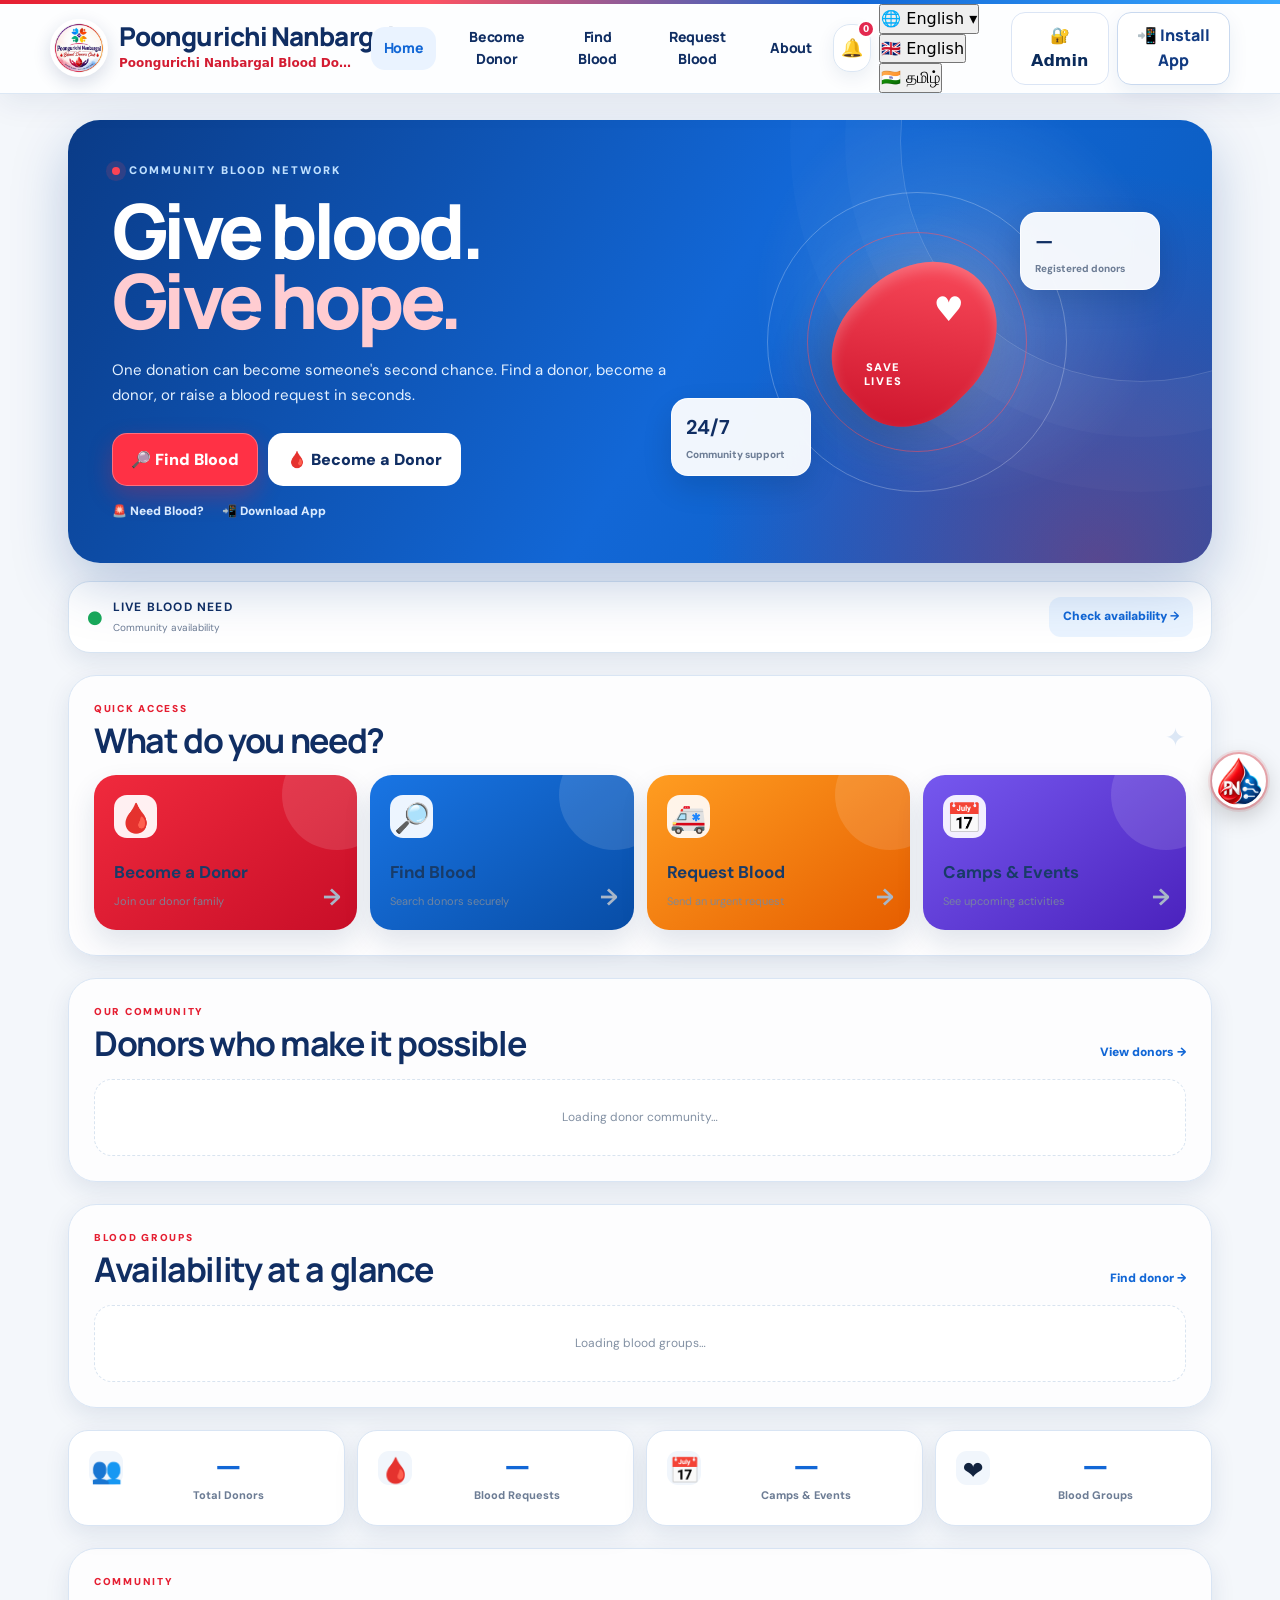
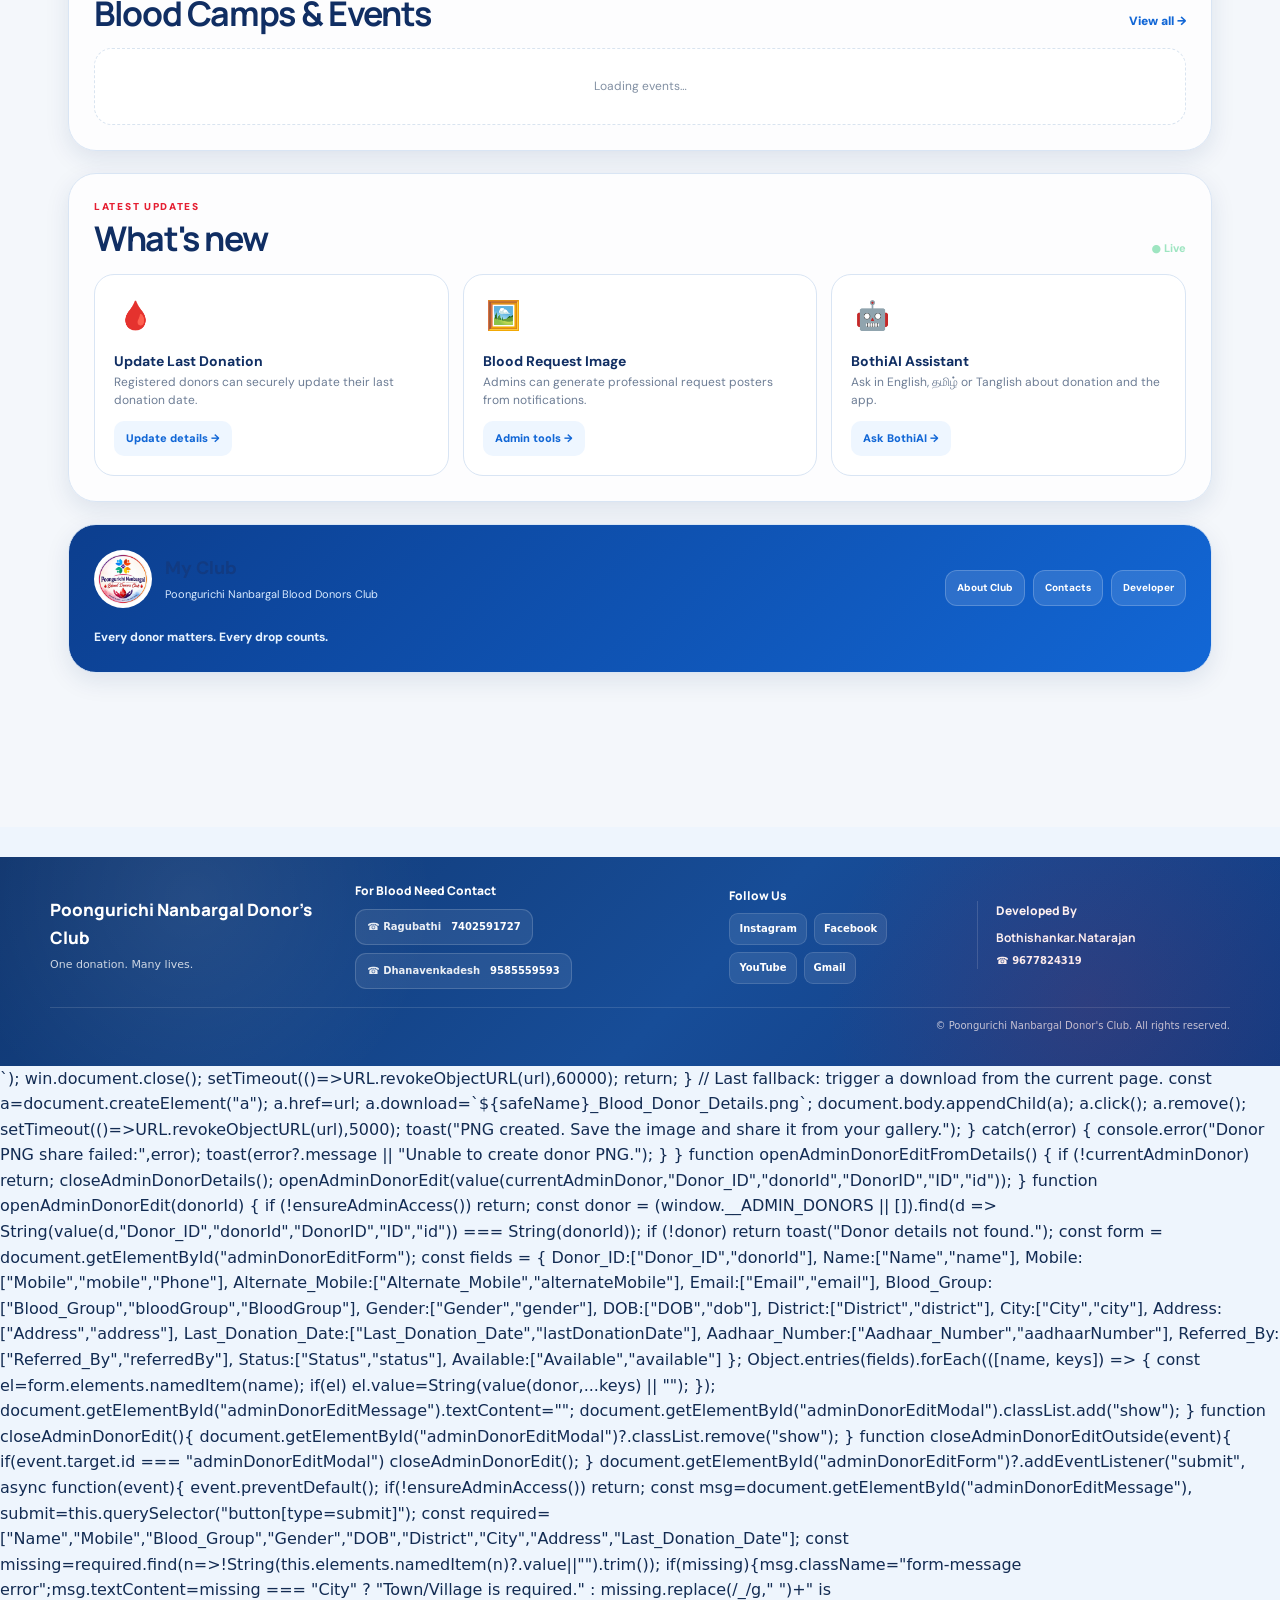
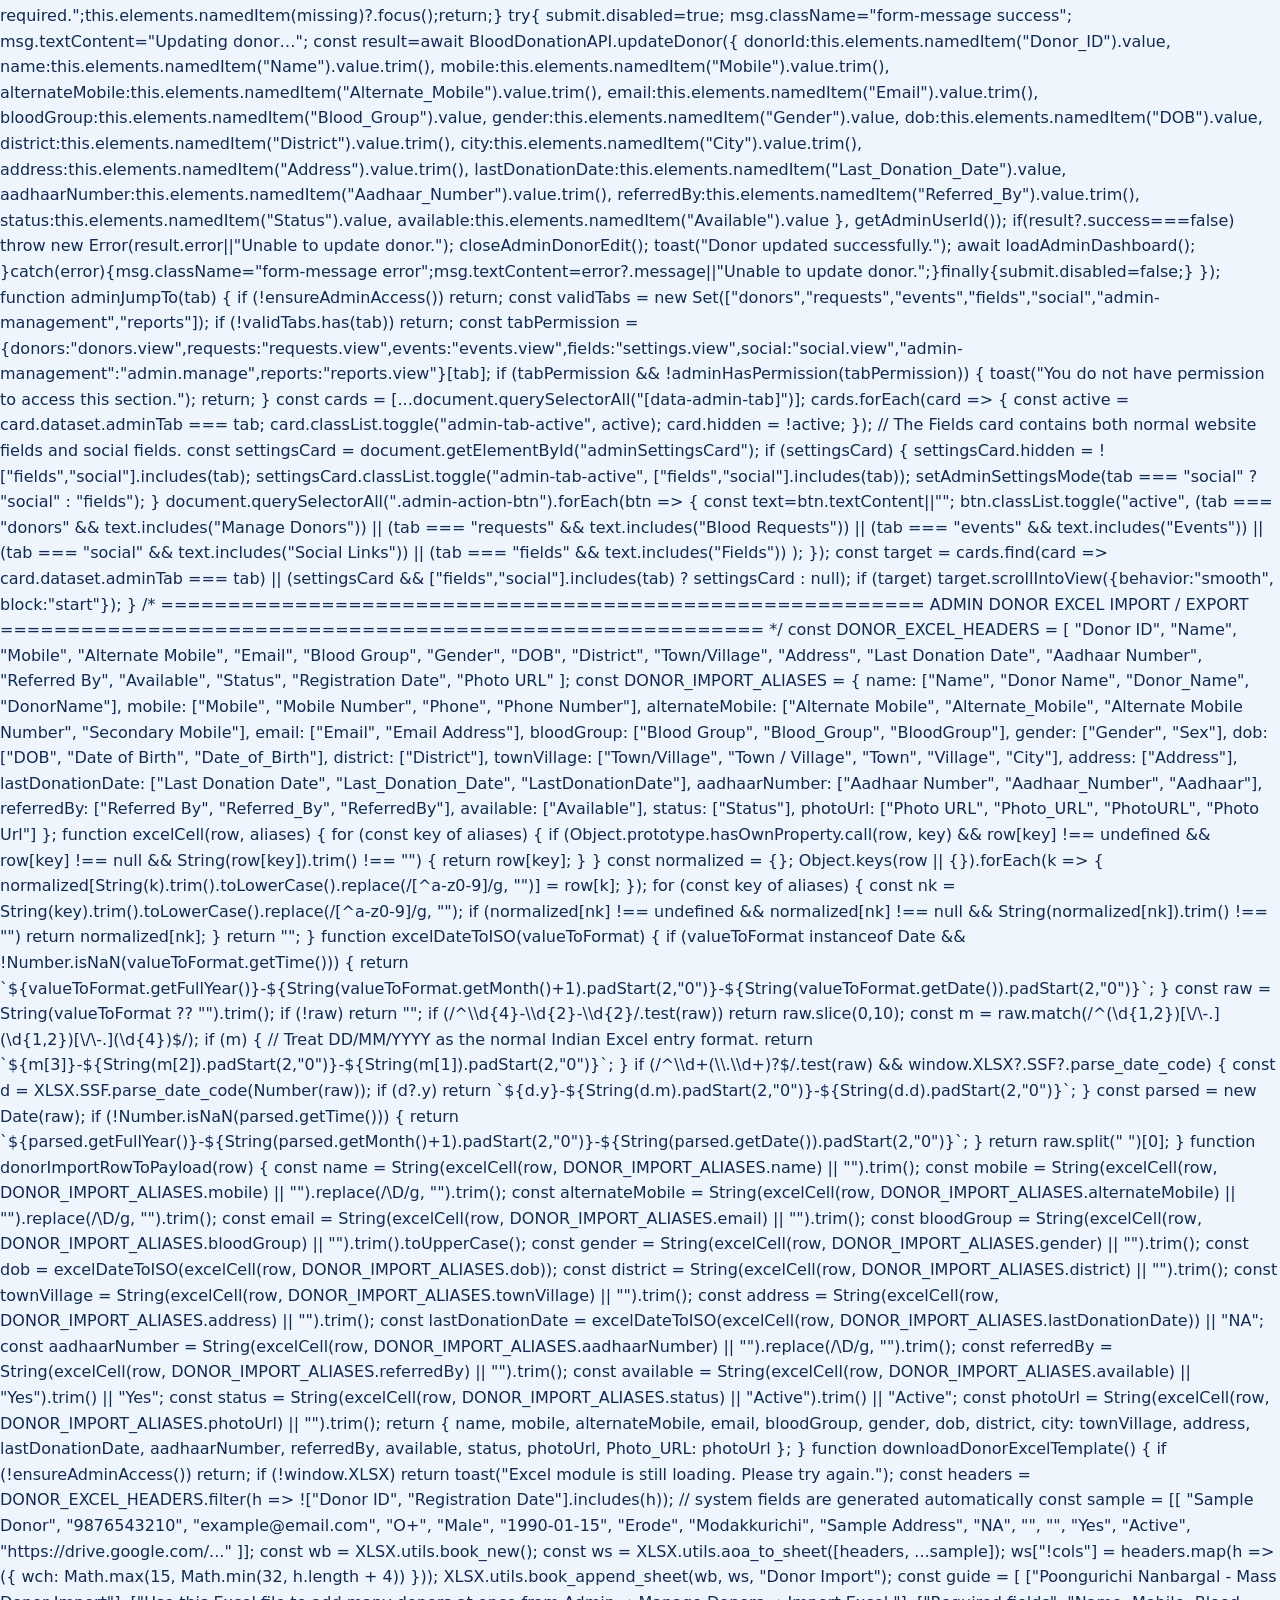
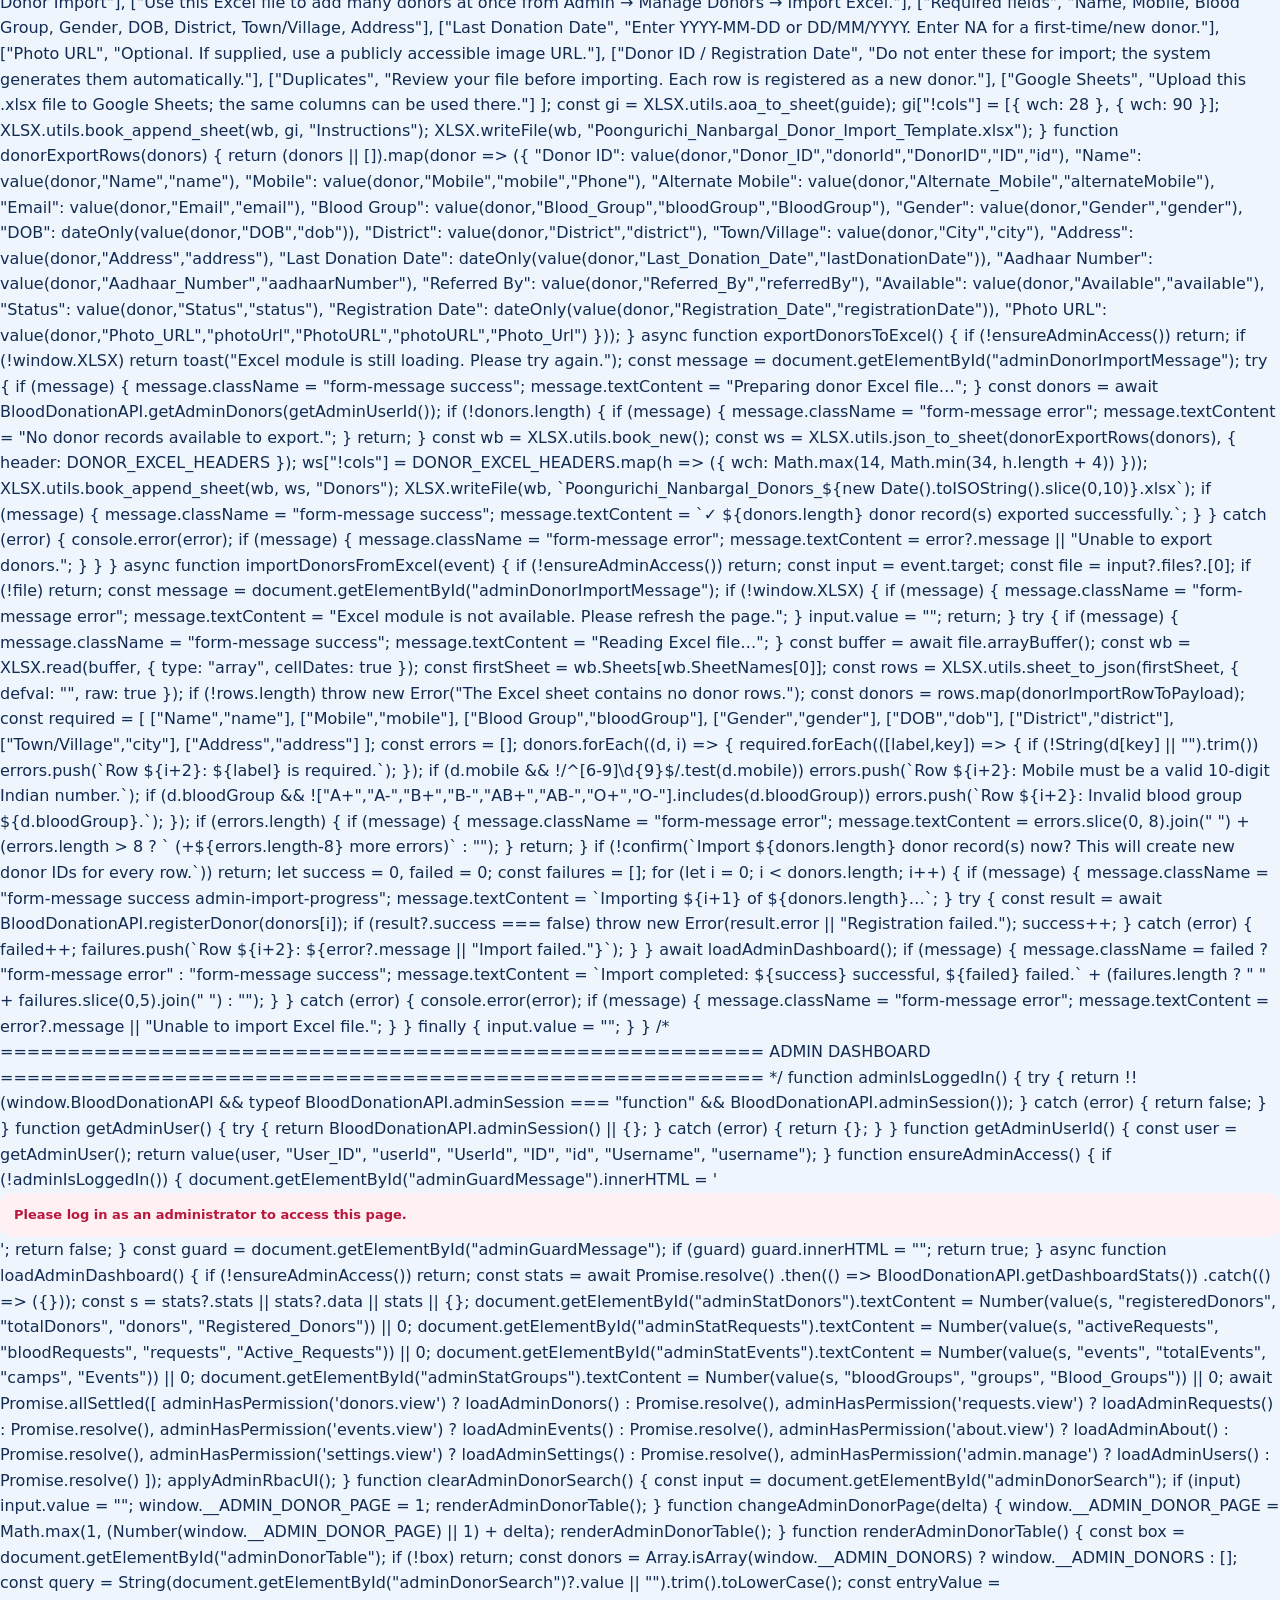
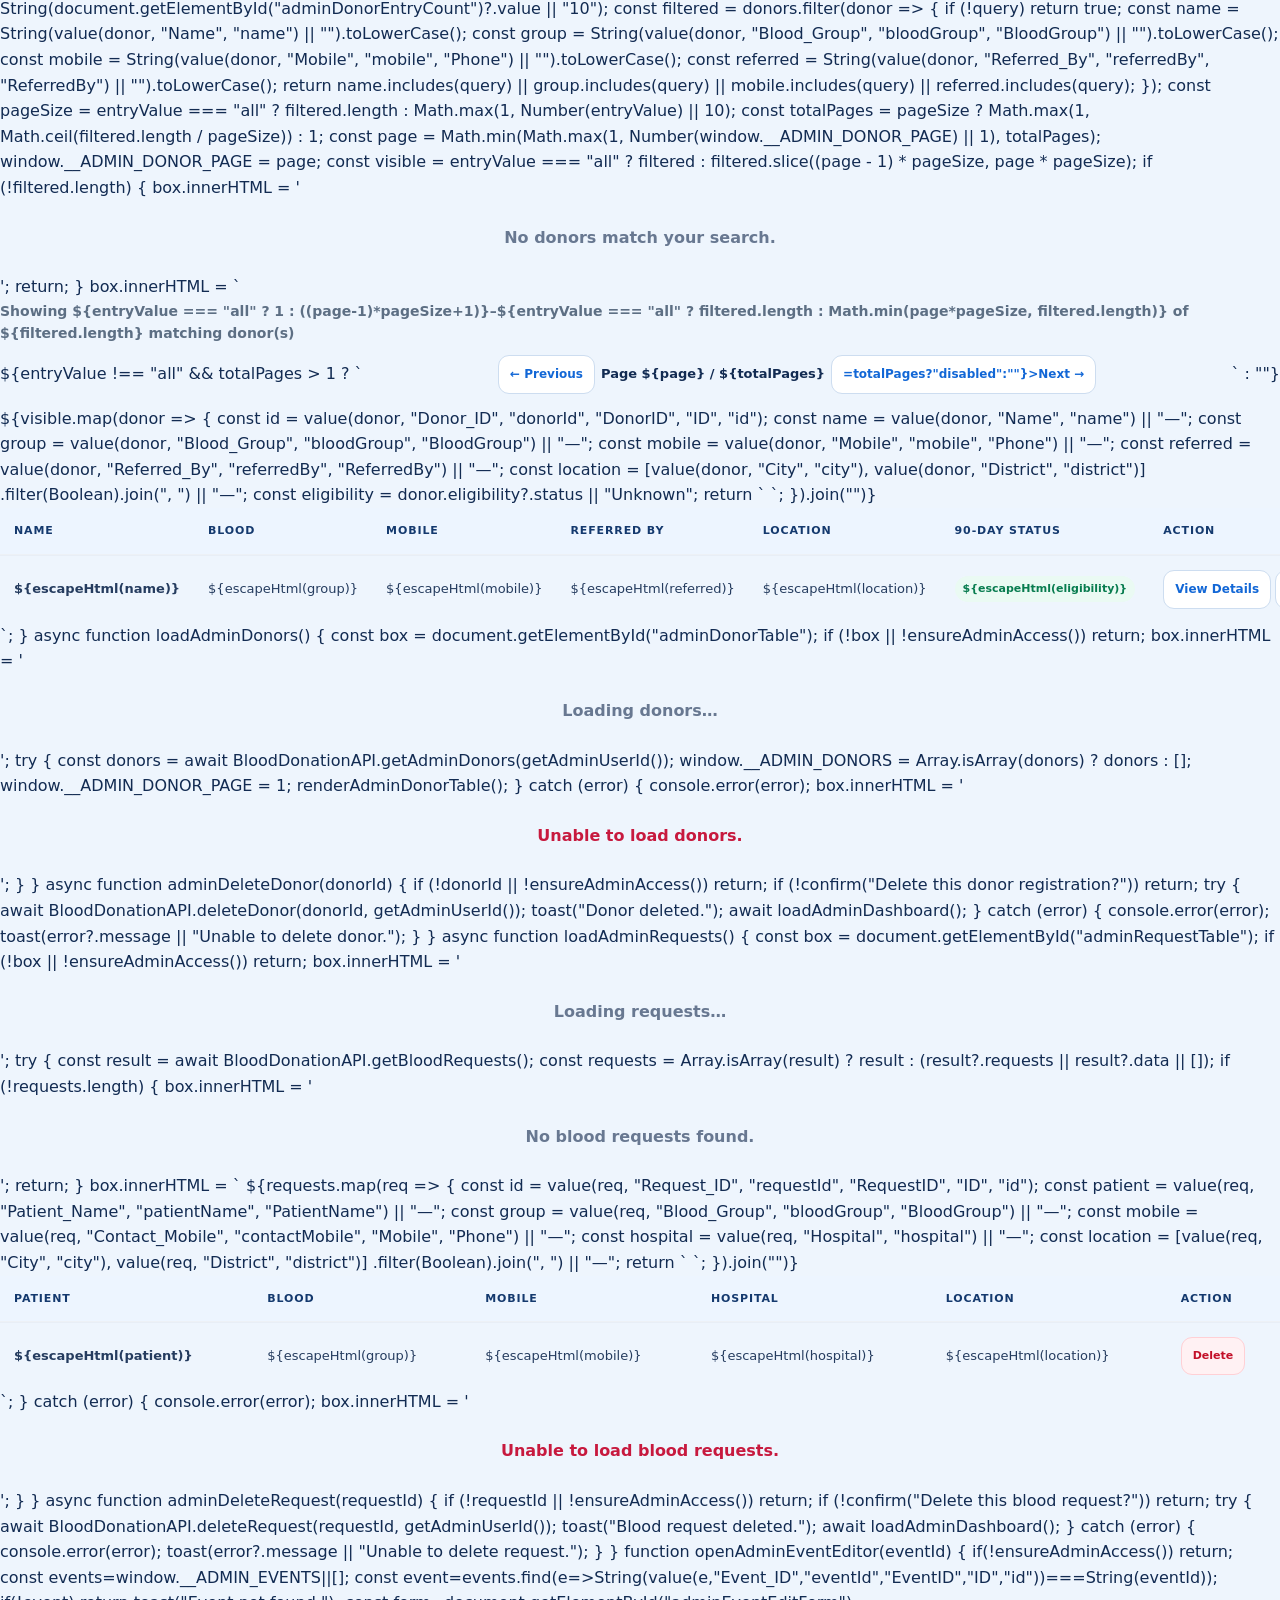
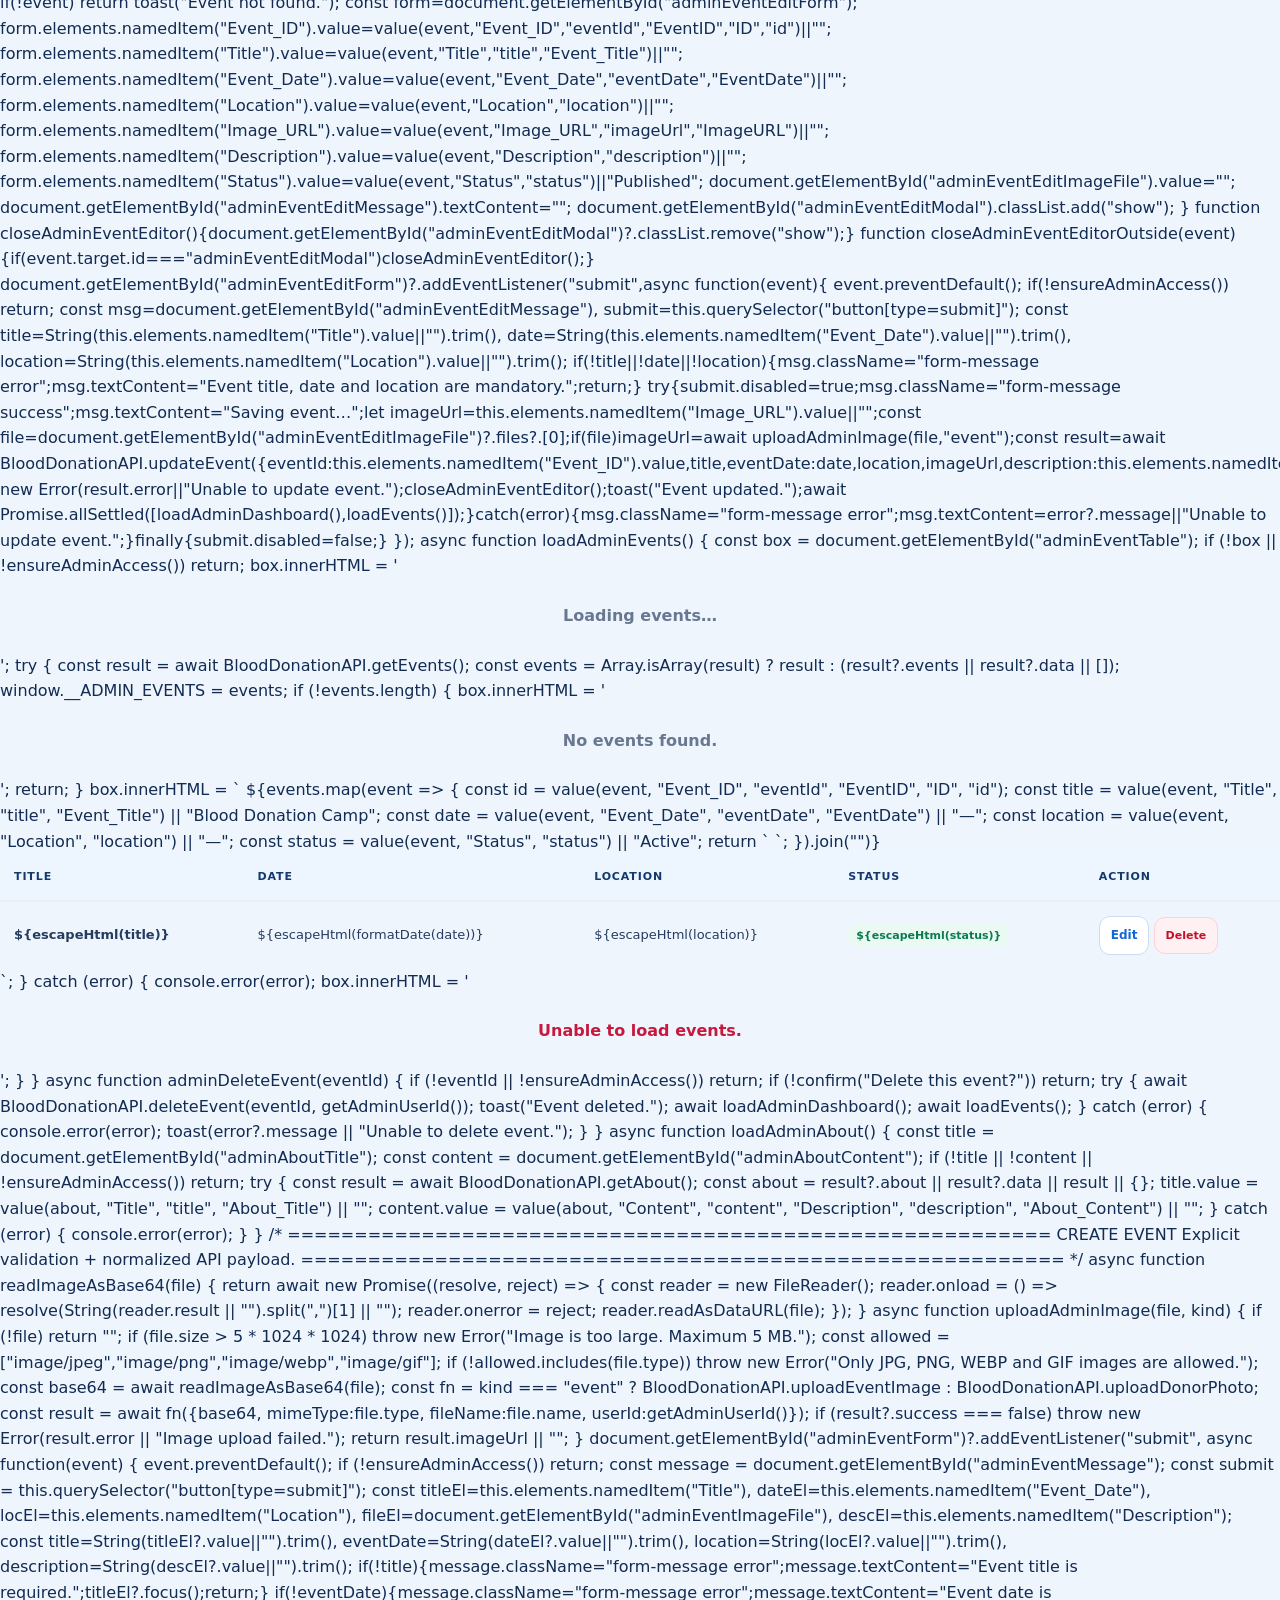
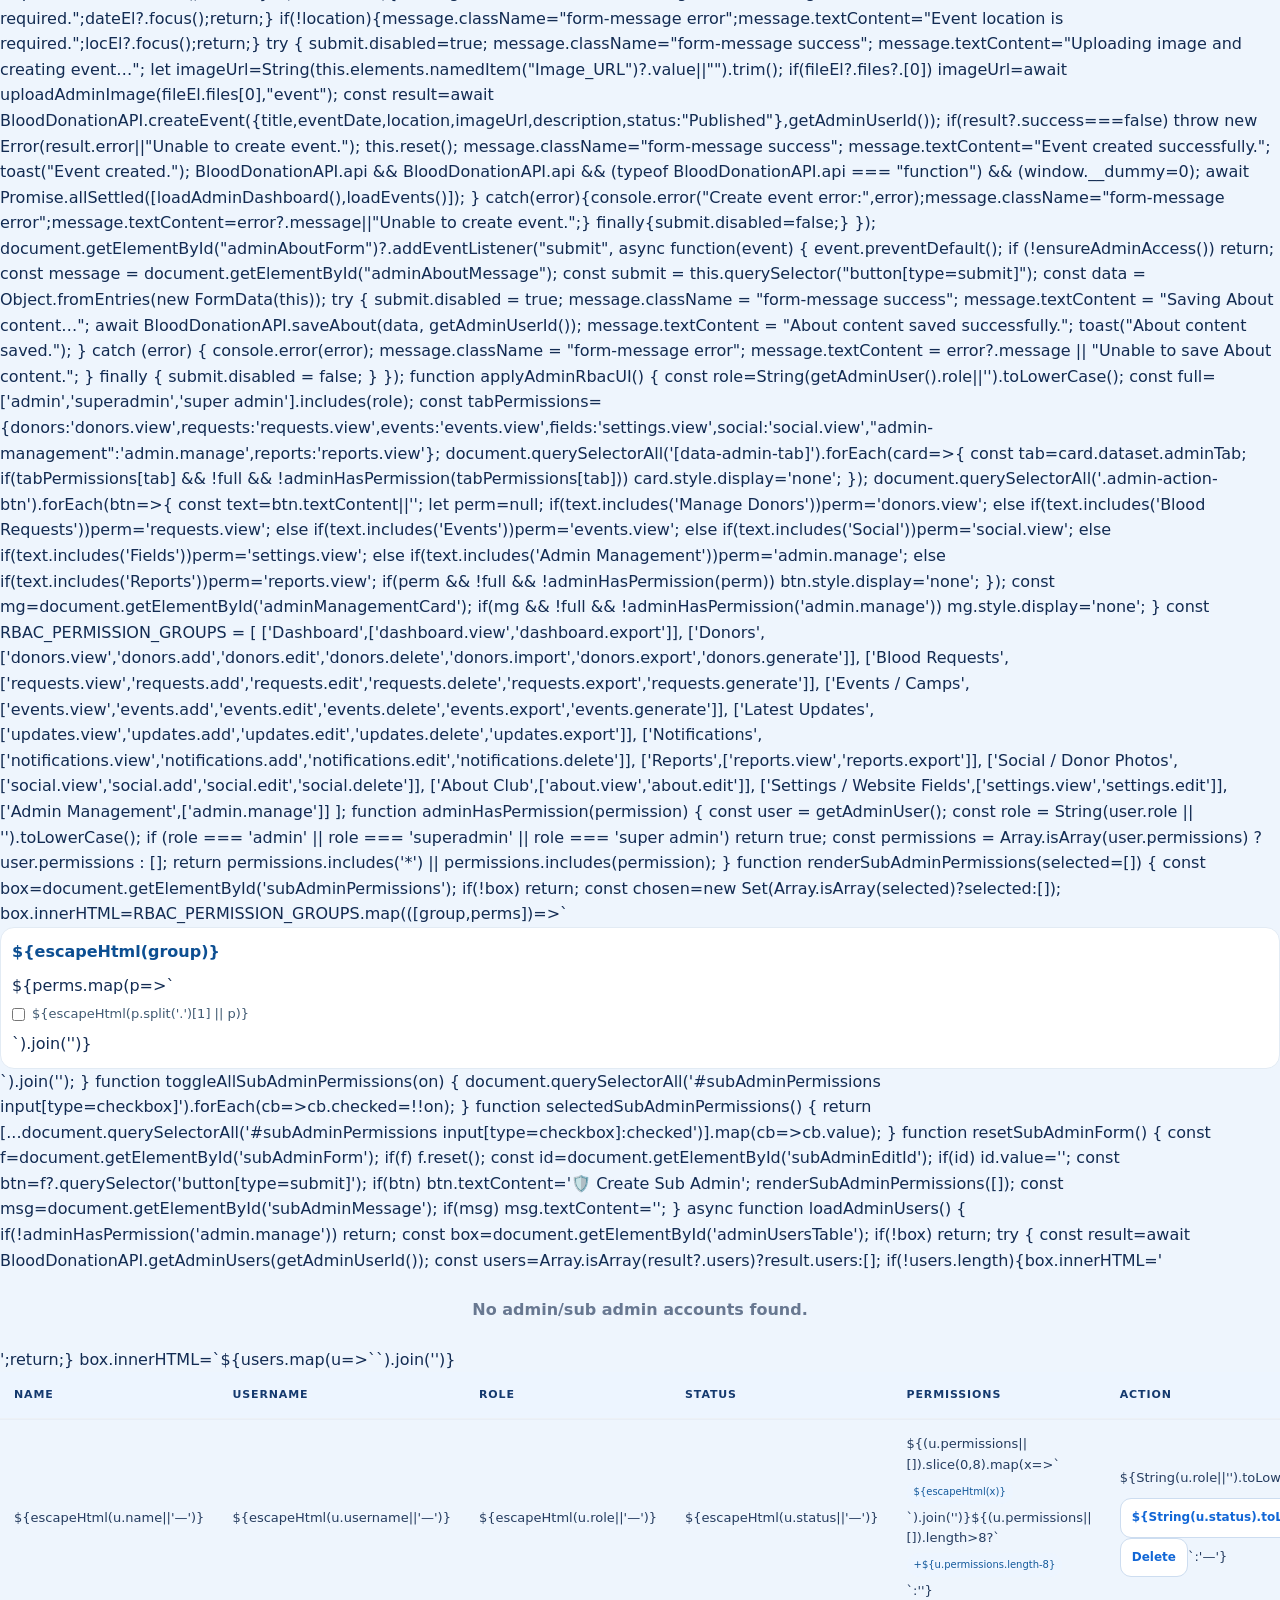
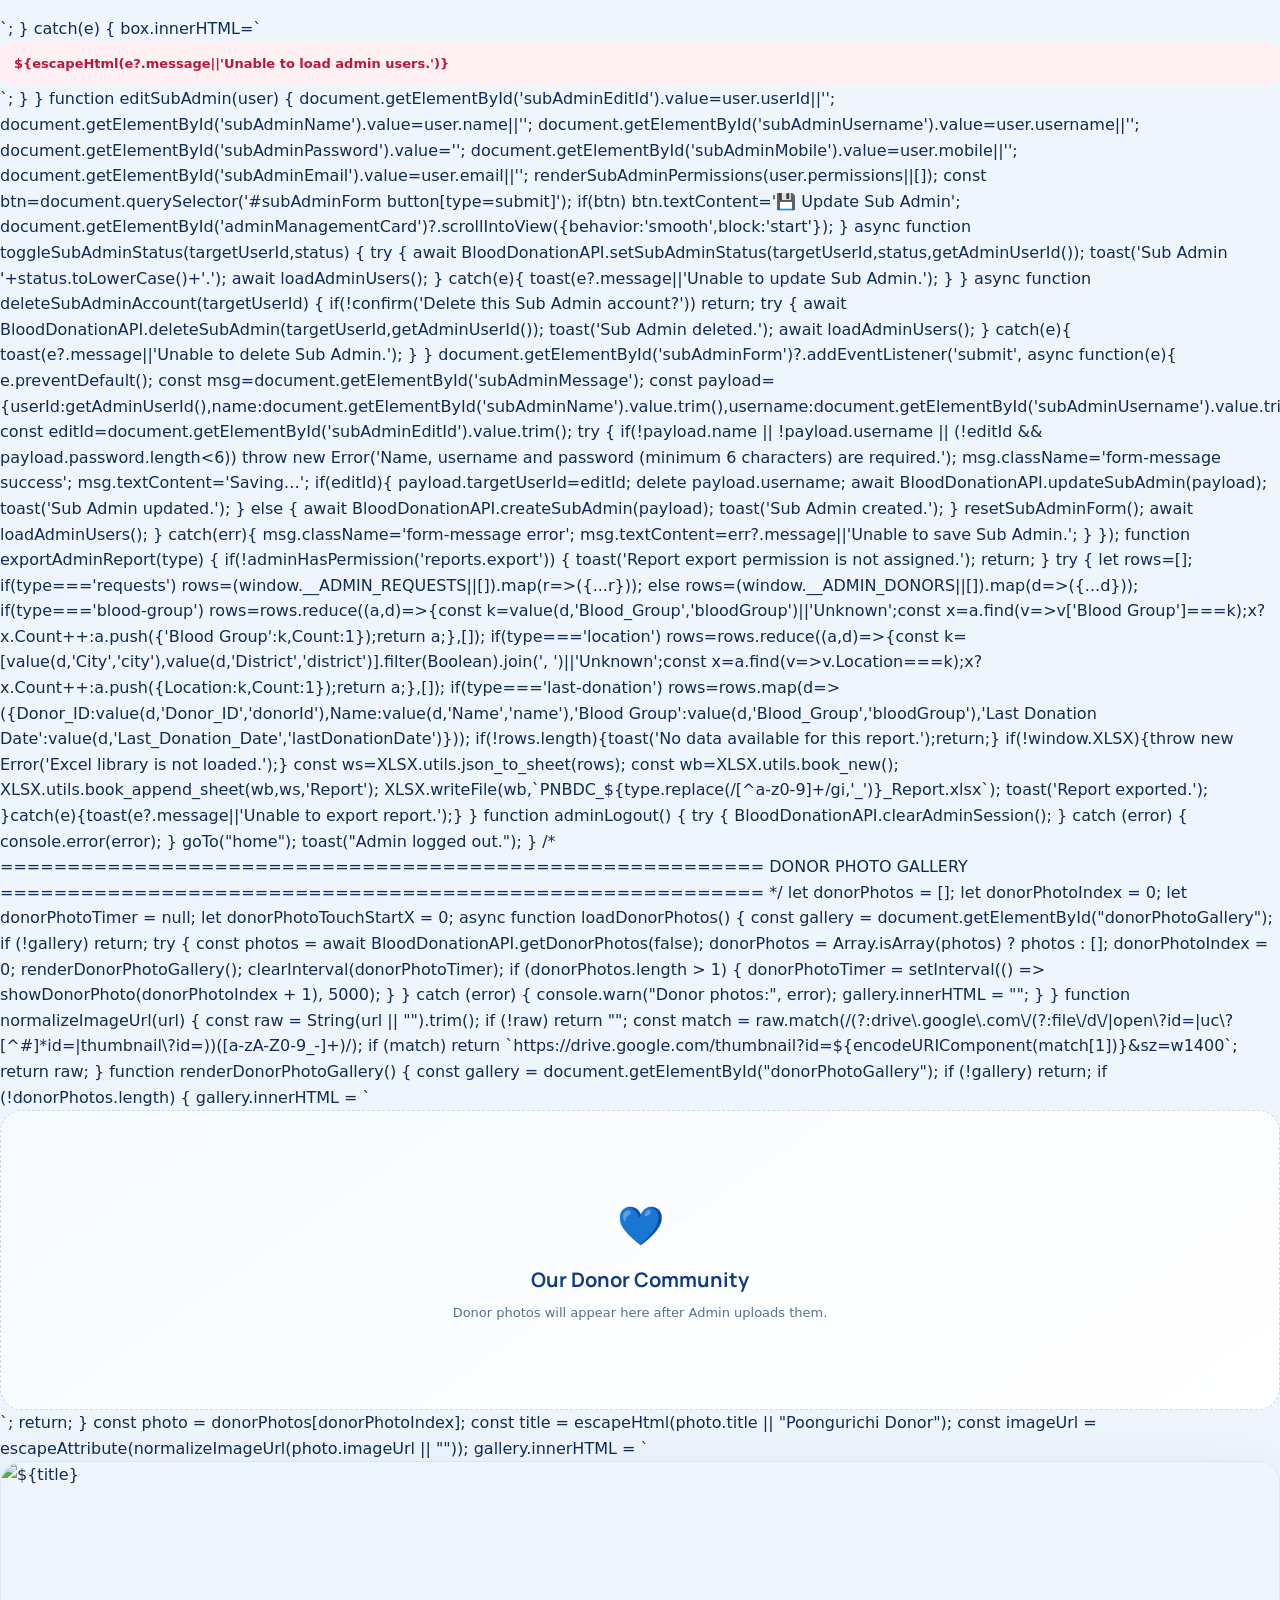
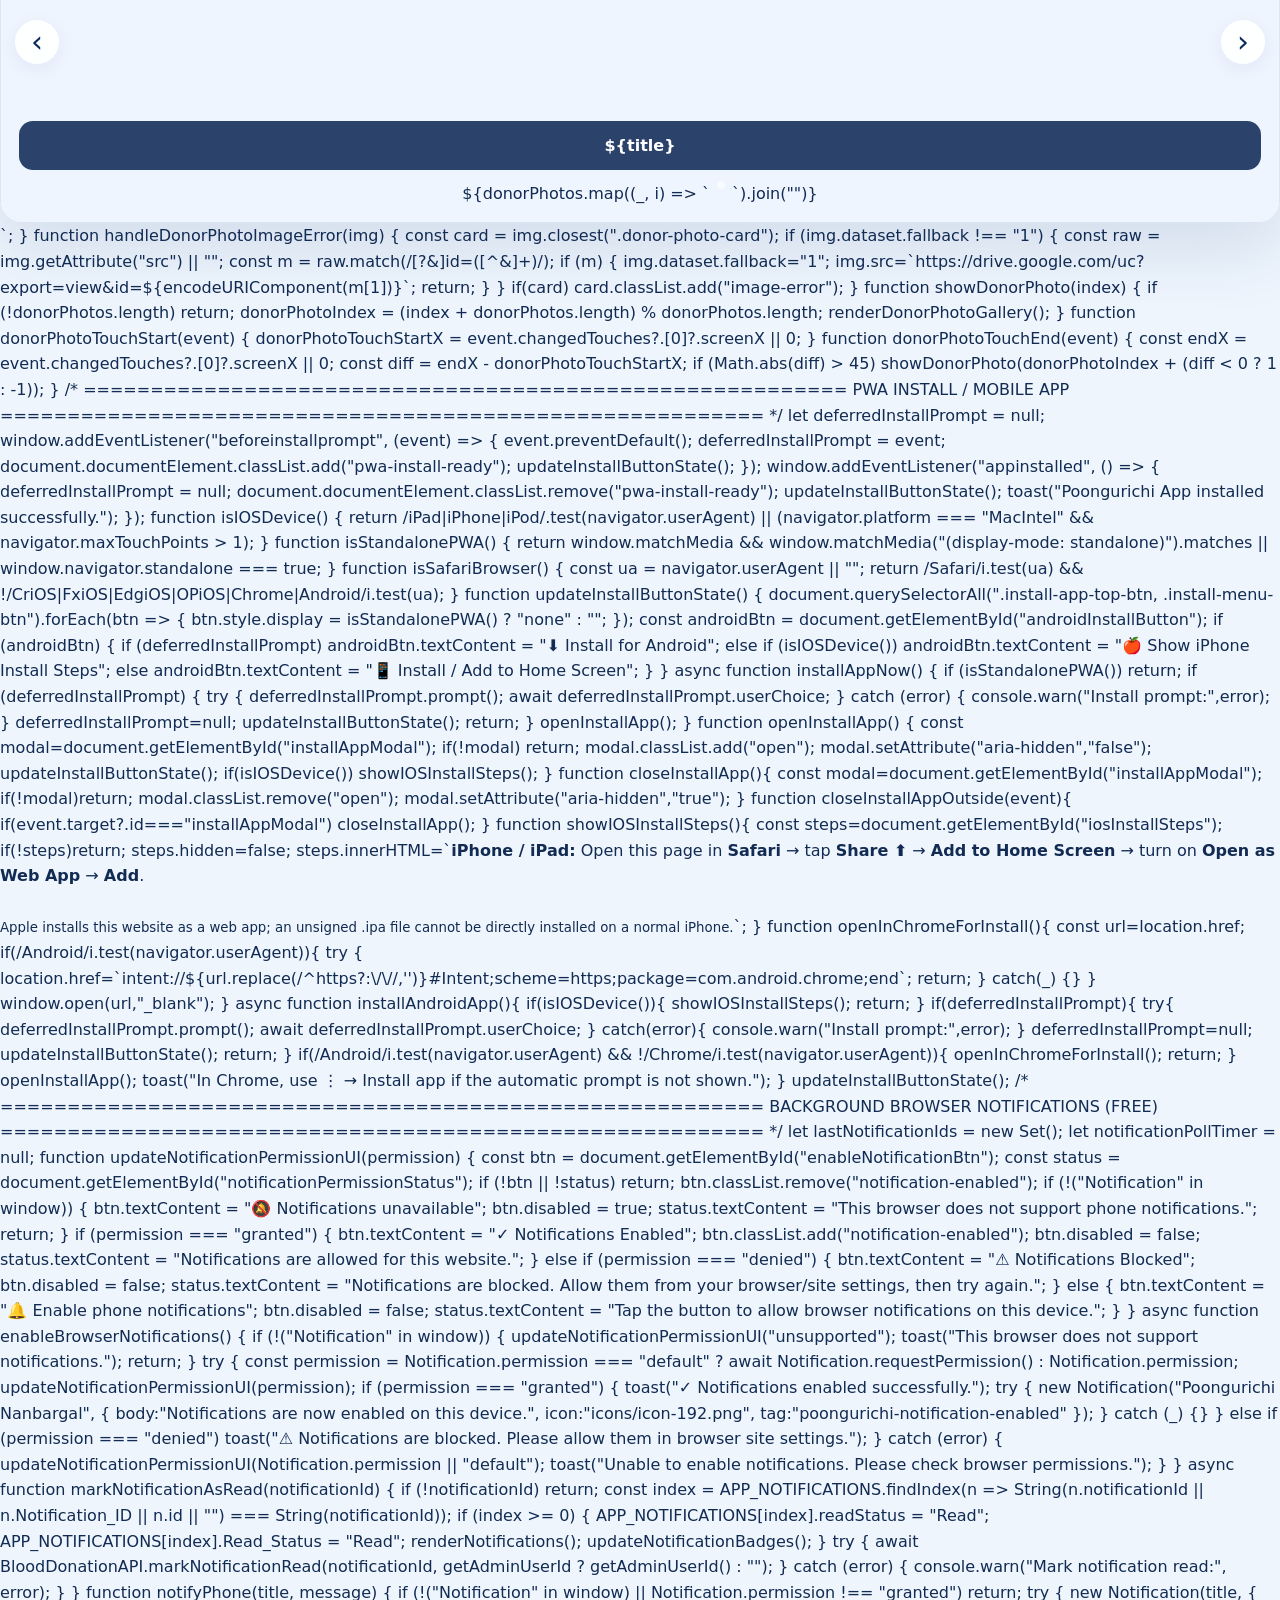
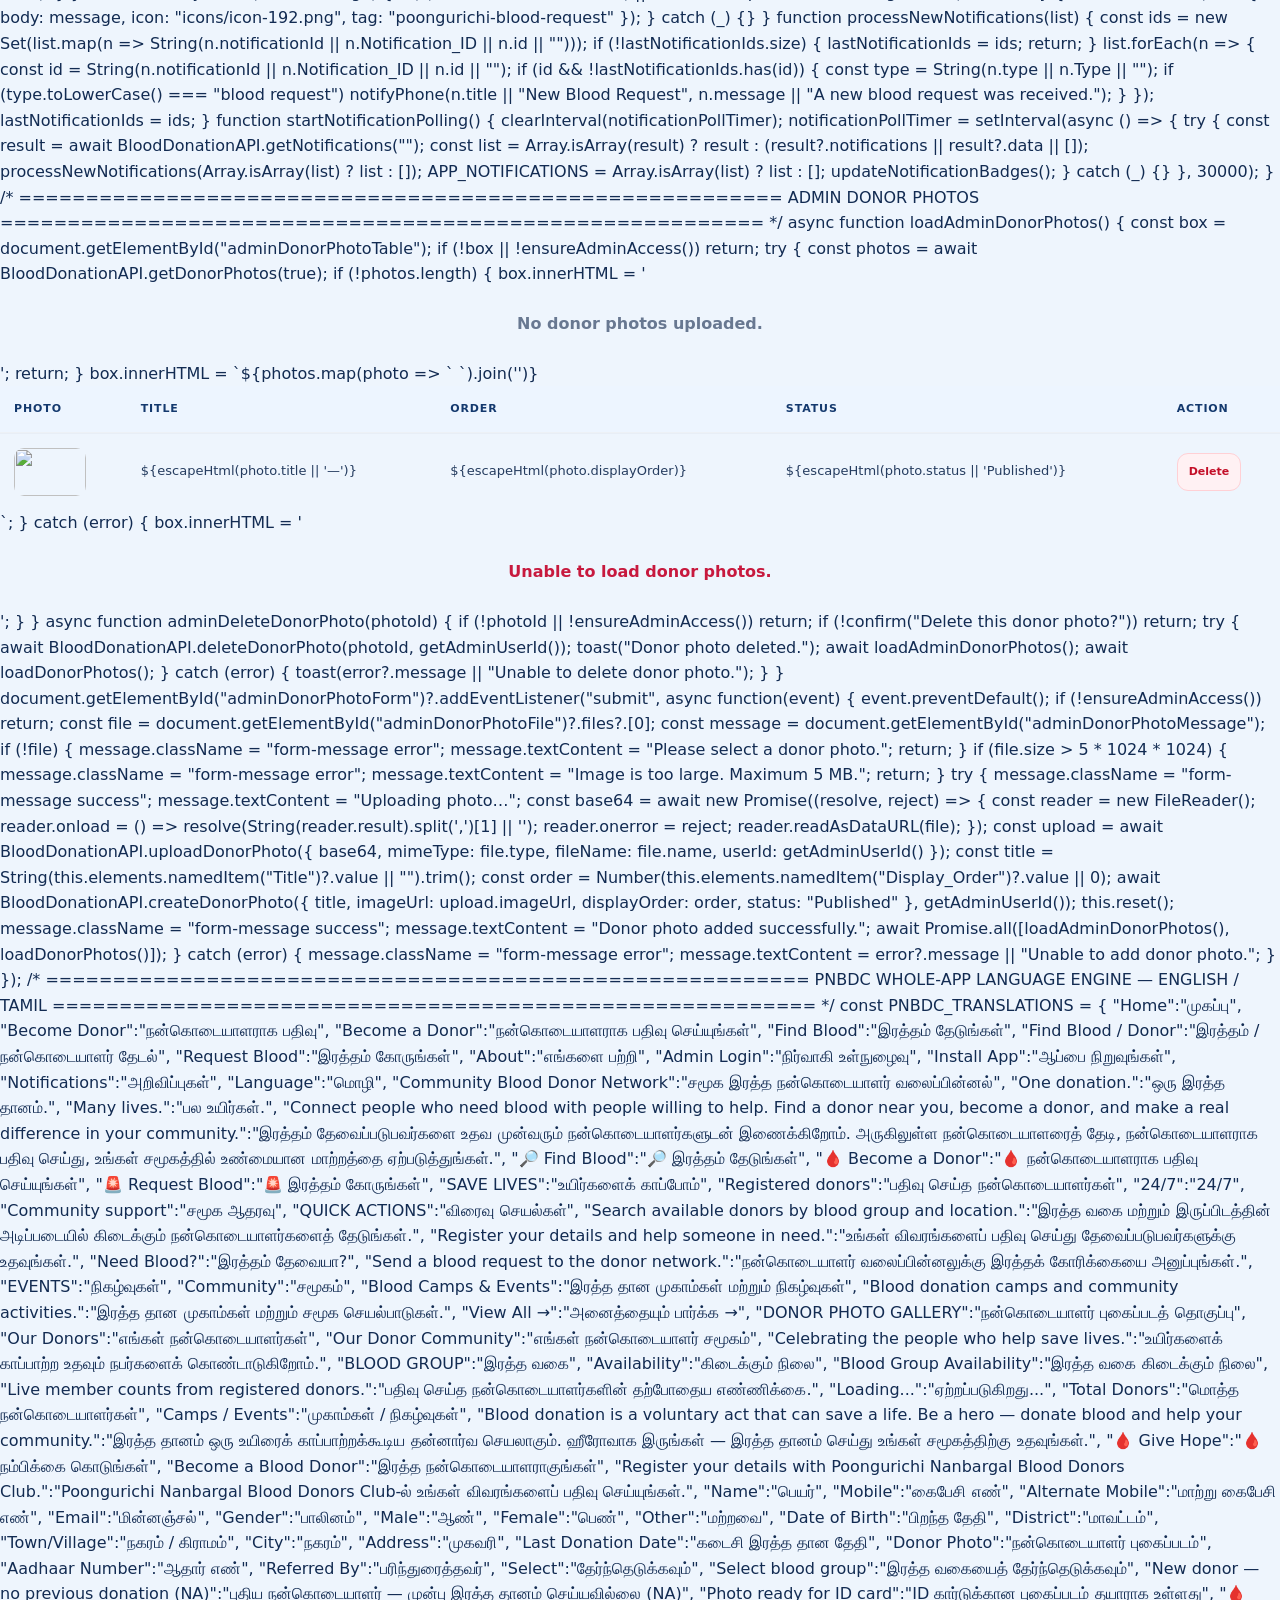
==== commit a35182f2: "Update stylesheet and script versions in index.html" ====
--- a/index.html
+++ b/index.html
@@ -55,7 +55,7 @@
   <link rel="preconnect" href="https://fonts.googleapis.com">
   <link rel="preconnect" href="https://fonts.gstatic.com" crossorigin>
   <link href="https://fonts.googleapis.com/css2?family=DM+Sans:wght@400;500;600;700&family=Manrope:wght@500;600;700;800&display=swap" rel="stylesheet">
-  <link rel="stylesheet" href="style.css?v=20260909-final-1">
+  <link rel="stylesheet" href="style.css?v=20260910-fast-final">
   <style>
     .donor-photo-preview{display:flex;align-items:center;gap:12px;margin-top:10px;padding:10px 12px;border:1px solid #dbe5f0;border-radius:14px;background:#f7fbff;color:#123b82;font-weight:700}
     .donor-photo-preview img{width:64px;height:76px;object-fit:cover;border-radius:10px;border:2px solid #d7e2ef}
@@ -1794,8 +1794,8 @@
        ======================================================= -->
 
   <!-- SheetJS: Excel import/export for Admin donor management -->
-  <script src="https://cdn.sheetjs.com/xlsx-0.20.3/package/dist/xlsx.full.min.js"></script>
-  <script src="app.js?v=20260909-final-1"></script>
+  <script src="https://cdn.sheetjs.com/xlsx-0.20.3/package/dist/xlsx.full.min.js" defer></script>
+  <script src="app.js?v=20260910-fast-final"></script>
 <script>
 (function(){
   window.addEventListener("load", function(){
@@ -3801,7 +3801,7 @@
       const donorPhotoUrl = String(value(donor,"Photo_URL","photoUrl","PhotoURL","photoURL","Photo_Url") || "").trim();
       const cachedPhoto = getCachedDonorPhoto(donorIdForPhoto);
       const detailPhotoSrc = cachedPhoto || donorPhotoUrl;
-      const photoHtml = detailPhotoSrc ? `<img class="admin-donor-detail-photo" src="${escapeAttribute(detailPhotoSrc)}" alt="${escapeAttribute(value(donor,"Name","name") || "Donor photo")}">` : `<div class="donor-avatar">${escapeHtml(String(value(donor,"Name","name")||"D").split(/\s+/).slice(0,2).map(x=>x[0]).join("").toUpperCase())}</div>`;
+      const photoHtml = detailPhotoSrc ? `<img class="admin-donor-detail-photo" src="${escapeAttribute(detailPhotoSrc)}" alt="${escapeAttribute(value(donor,"Name","name") || "Donor photo")}" loading="lazy">` : `<div class="donor-avatar">${escapeHtml(String(value(donor,"Name","name")||"D").split(/\s+/).slice(0,2).map(x=>x[0]).join("").toUpperCase())}</div>`;
       card.innerHTML = `<div class="admin-donor-detail-head">${photoHtml}<div><h3>${escapeHtml(value(donor,"Name","name")||"Donor")}</h3><span>${escapeHtml(value(donor,"Blood_Group","bloodGroup")||"—")}</span></div></div><div class="admin-donor-detail-list">${rows.map(r=>`<div><strong>${escapeHtml(r[0])}</strong><span>${escapeHtml(r[1]||"—")}</span></div>`).join("")}</div>`;
       card.insertAdjacentHTML("beforeend", `<div class="admin-detail-note">🔒 All donor details are visible only to Admin.</div>`);
       document.getElementById("adminDonorDetailsModal").classList.add("show");
@@ -4154,7 +4154,33 @@
 @keyframes pnLangDrop{from{opacity:0;transform:translateY(-5px)}to{opacity:1;transform:translateY(0)}}
 /* Tamil-friendly UI font fallback. */
 html[data-language="ta"] body{font-family:"Noto Sans Tamil","Nirmala UI","Latha",Arial,sans-serif}
-</style></head><body><h2>Donor Details PNG</h2><p>Image created successfully. Save it and share it on WhatsApp.</p><img src="${url}" alt="Donor details"><br><a href="${url}" download="${safeName}_Blood_Donor_Details.png">⬇️ Save PNG</a><p><b>iPhone:</b> long-press the image to save it, then share it from Photos.<br><b>Android:</b> tap Save PNG, then share it from Gallery.</p></body></html>`);
+</style></head><body><h2>Donor Details PNG</h2><p>Image created successfully. Save it and share it on WhatsApp.</p><img src="${url}" alt="Donor details" loading="lazy"><br><a href="${url}" download="${safeName}_Blood_Donor_Details.png">⬇️ Save PNG</a><p><b>iPhone:</b> long-press the image to save it, then share it from Photos.<br><b>Android:</b> tap Save PNG, then share it from Gallery.</p>
+<script id="pn-performance-final">
+(function(){
+  function lazyImages(root){
+    if(!root || !root.querySelectorAll) return;
+    root.querySelectorAll('img').forEach(function(img){
+      if(!img.hasAttribute('loading') && !img.closest('#pn-bot-toggle')){
+        img.setAttribute('loading','lazy');
+        img.setAttribute('decoding','async');
+      }
+    });
+  }
+  document.addEventListener('DOMContentLoaded',function(){
+    lazyImages(document);
+    if(window.MutationObserver){
+      var mo=new MutationObserver(function(list){
+        list.forEach(function(m){ m.addedNodes.forEach(function(n){
+          if(n.nodeType===1) lazyImages(n);
+        });});
+      });
+      mo.observe(document.body,{childList:true,subtree:true});
+    }
+  });
+})();
+</script>
+
+</body></html>`);
           win.document.close();
           setTimeout(()=>URL.revokeObjectURL(url),60000);
           return;
@@ -5591,7 +5617,7 @@
 
 <!-- PNBDC BothiAI Assistant — EXACT APPROVED CHAT UI -->
 <button id="pn-bot-toggle" class="pn-bot-toggle" type="button" aria-label="BothiAI – PNBDC AI Assistant" title="BothiAI – PNBDC AI Assistant">
-  <span class="pn-bot-pulse"></span><img class="pn-bot-icon" src="icons/bothiai-icon.png" alt="BothiAI">
+  <span class="pn-bot-pulse"></span><img class="pn-bot-icon" src="icons/bothiai-icon.png" alt="BothiAI" loading="lazy">
 </button>
 
 <div id="pn-bot-panel" class="pn-bot-panel" aria-hidden="true">
@@ -5604,9 +5630,9 @@
   </div>
 
   <div class="pn-bot-hero">
-    <img class="pn-bot-hero-logo" src="icons/bothiai-logo.png" alt="BothiAI">
+    <img class="pn-bot-hero-logo" src="icons/bothiai-logo.png" alt="BothiAI" loading="lazy">
     <div class="pn-bot-hero-copy"><div class="pn-bot-hero-title"><span>Bothi</span><b>AI</b></div><div class="pn-bot-hero-subtitle">PNBDC AI Assistant</div></div>
-    <img class="pn-bot-robot" src="icons/bothiai-robot.png" alt="BothiAI Assistant">
+    <img class="pn-bot-robot" src="icons/bothiai-robot.png" alt="BothiAI Assistant" loading="lazy">
     <span class="pn-bot-spark spark-1">✦</span><span class="pn-bot-spark spark-2">✦</span>
   </div>
 
@@ -5694,5 +5720,31 @@
 </script>
 
 <script src="pn-bot.js"></script>
+
+<script id="pn-performance-final">
+(function(){
+  function lazyImages(root){
+    if(!root || !root.querySelectorAll) return;
+    root.querySelectorAll('img').forEach(function(img){
+      if(!img.hasAttribute('loading') && !img.closest('#pn-bot-toggle')){
+        img.setAttribute('loading','lazy');
+        img.setAttribute('decoding','async');
+      }
+    });
+  }
+  document.addEventListener('DOMContentLoaded',function(){
+    lazyImages(document);
+    if(window.MutationObserver){
+      var mo=new MutationObserver(function(list){
+        list.forEach(function(m){ m.addedNodes.forEach(function(n){
+          if(n.nodeType===1) lazyImages(n);
+        });});
+      });
+      mo.observe(document.body,{childList:true,subtree:true});
+    }
+  });
+})();
+</script>
+
 </body>
 </html>
--- a/style.css
+++ b/style.css
@@ -1,111 +1,3904 @@
-/* PNBDC TRUE A-Z VISUAL REDESIGN — reference-led design system */
-:root{--pnx-blue:#0b4ea2;--pnx-blue2:#1677e8;--pnx-red:#e51d32;--pnx-deep:#062a63;--pnx-cyan:#eaf5ff;--pnx-ink:#102b55;--pnx-muted:#62738d;--pnx-bg:#f5f9ff;--pnx-white:#fff;--pnx-shadow:0 14px 36px rgba(20,64,120,.12)}
-*{box-sizing:border-box}html{scroll-behavior:smooth}body{margin:0;background:linear-gradient(180deg,#f4f9ff,#fff 45%,#f3f8ff);color:var(--pnx-ink);font-family:'DM Sans',system-ui,sans-serif;overflow-x:hidden}button,input,select,textarea{font:inherit}.page-section{min-height:calc(100vh - 84px)}
-.site-header{background:rgba(255,255,255,.96)!important;border-bottom:1px solid #dce8f6!important;box-shadow:0 8px 28px rgba(16,57,107,.08)!important;backdrop-filter:blur(18px);position:sticky;top:0;z-index:3000}.site-header .header-inner{max-width:1280px!important}.brand-logo img{width:62px!important;height:62px!important;object-fit:contain}.brand-name{font-family:Manrope,sans-serif!important;color:var(--pnx-deep)!important;font-size:24px!important;font-weight:800!important}.brand-meta{color:#71819a!important}.desktop-nav .nav-link.active{color:var(--pnx-red)!important}.nav-link,.admin-btn,.install-app-top-btn{font-weight:800!important}.admin-btn{background:linear-gradient(135deg,var(--pnx-blue),var(--pnx-blue2))!important;color:#fff!important;border:0!important;border-radius:14px!important}.install-app-top-btn{border-radius:14px!important}
-/* HOME */
-.pnx-home{max-width:1220px;margin:auto;padding:18px 18px 120px}.pnx-top-brand{display:grid;grid-template-columns:1.1fr .9fr 1fr;align-items:center;gap:18px;padding:14px 4px 18px}.pnx-brand-left{display:flex;gap:12px;align-items:center}.pnx-brand-left img{width:76px;height:76px;border-radius:50%;background:#fff;box-shadow:0 8px 22px rgba(17,73,145,.12)}.pnx-brand-left b{display:block;font:800 22px Manrope;color:#0b3980}.pnx-brand-left strong{display:block;font:800 17px Manrope;color:var(--pnx-red)}.pnx-brand-left span{font-size:12px;color:#637594}.pnx-brand-slogan{text-align:center;font:700 25px Manrope;color:var(--pnx-red);line-height:1.1}.pnx-brand-slogan small{display:block;color:var(--pnx-blue);font:600 12px 'DM Sans';margin-top:5px}.pnx-brand-actions{display:flex;justify-content:flex-end;gap:18px}.pnx-brand-actions span{display:flex;align-items:center;gap:5px;color:var(--pnx-red);font-size:23px}.pnx-brand-actions small{font-size:9px;line-height:1.05;color:var(--pnx-blue);font-weight:900}
-.pnx-hero{display:grid;grid-template-columns:1.08fr .92fr;min-height:390px;border-radius:34px;overflow:hidden;background:linear-gradient(120deg,#061b3f 0%,#0a448d 52%,#e61e35 150%);box-shadow:0 24px 55px rgba(5,45,100,.22);position:relative}.pnx-hero:after{content:'';position:absolute;inset:auto -10% -55% 25%;height:330px;background:rgba(255,255,255,.09);border-radius:50%;transform:rotate(-8deg)}.pnx-hero-copy{padding:44px 42px;position:relative;z-index:2;color:#fff}.pnx-pill{display:inline-block;padding:8px 13px;border-radius:999px;background:rgba(255,255,255,.12);border:1px solid rgba(255,255,255,.22);font-size:11px;font-weight:800;letter-spacing:.08em}.pnx-hero h1{font:800 clamp(42px,6vw,68px)/.94 Manrope;margin:20px 0 14px}.pnx-hero h1 em{color:#ff5262;font-style:normal}.pnx-hero p{max-width:570px;color:#dcecff;font-size:15px;line-height:1.6}.pnx-hero-buttons{display:flex;gap:12px;margin:24px 0}.pnx-hero-buttons button{border:0;border-radius:15px;padding:13px 18px;font-weight:800;cursor:pointer;box-shadow:0 8px 20px rgba(0,0,0,.16)}.pnx-hero-buttons button:first-child{background:linear-gradient(135deg,#ff2e43,#d90023);color:#fff}.pnx-hero-buttons button:last-child{background:#fff;color:var(--pnx-blue)}.pnx-mini-stats{display:flex;gap:30px}.pnx-mini-stats div{display:flex;flex-direction:column}.pnx-mini-stats b{font-size:25px}.pnx-mini-stats span{font-size:10px;color:#b9d2ee}.pnx-hero-art{position:relative;display:grid;place-items:center;overflow:hidden}.pnx-orbit{width:280px;height:280px;border-radius:50%;border:1px solid rgba(255,255,255,.28);box-shadow:0 0 80px rgba(255,60,80,.28),inset 0 0 55px rgba(255,255,255,.08)}.pnx-drop{position:absolute;width:170px;height:210px;display:grid;place-items:center;background:linear-gradient(145deg,#ff5362,#b70020);clip-path:path('M 85 0 C 120 55 170 88 170 135 A 85 75 0 1 1 0 135 C 0 88 50 55 85 0 Z');border-radius:55% 55% 60% 60%;font-size:68px;color:#fff;filter:drop-shadow(0 16px 22px rgba(0,0,0,.28))}.pnx-heart-line{position:absolute;bottom:70px;color:#ffccd1;font-size:28px;letter-spacing:-3px}.pnx-art-caption{position:absolute;bottom:26px;color:#fff;text-align:center;font-size:13px}.pnx-art-caption strong{font-size:18px}
-.pnx-quick{display:grid;grid-template-columns:repeat(4,1fr);gap:14px;margin:18px 0}.pnx-quick button{border:1px solid #dbe8f6;background:#fff;border-radius:20px;padding:18px;text-align:left;box-shadow:var(--pnx-shadow);cursor:pointer;transition:.2s}.pnx-quick button:hover{transform:translateY(-3px)}.pnx-quick i{display:grid;place-items:center;width:44px;height:44px;border-radius:14px;background:#edf5ff;color:var(--pnx-red);font-style:normal;font-size:23px;margin-bottom:12px}.pnx-quick b{display:block;font-size:15px}.pnx-quick small{display:block;color:var(--pnx-muted);margin-top:4px;font-size:11px}.pnx-panel{background:rgba(255,255,255,.94);border:1px solid #dce8f5;border-radius:28px;padding:25px;margin:18px 0;box-shadow:var(--pnx-shadow)}.pnx-heading{display:flex;justify-content:space-between;gap:15px;align-items:flex-end;margin-bottom:18px}.pnx-heading span{font-size:11px;font-weight:900;letter-spacing:.16em;color:var(--pnx-red)}.pnx-heading h2{font:800 28px Manrope;margin:6px 0 0;color:var(--pnx-deep)}.pnx-heading button{border:0;background:transparent;color:var(--pnx-blue);font-weight:900;cursor:pointer}.pnx-gallery{display:grid;grid-template-columns:repeat(4,1fr);gap:14px}.pnx-gallery>*{min-height:180px}.pnx-blood-grid{display:grid;grid-template-columns:repeat(8,1fr);gap:10px}.pnx-blood-grid>*{min-width:0}.pnx-wide-stats{display:grid;grid-template-columns:repeat(4,1fr);gap:14px}.pnx-wide-stats>div{background:linear-gradient(145deg,#fff,#edf6ff);border:1px solid #dce8f6;border-radius:22px;padding:18px;text-align:center;box-shadow:var(--pnx-shadow)}.pnx-wide-stats i{display:block;font-style:normal;font-size:22px}.pnx-wide-stats b{display:block;color:var(--pnx-blue);font:800 28px Manrope;margin:4px}.pnx-wide-stats span{font-size:11px;color:var(--pnx-muted);font-weight:700}.pnx-events{display:grid;grid-template-columns:repeat(3,1fr);gap:14px}.pnx-updates{display:grid;grid-template-columns:repeat(3,1fr);gap:14px}.pnx-updates article{padding:18px;border-radius:20px;background:#f7fbff;border:1px solid #dce8f6}.pnx-updates i{font-style:normal;font-size:22px}.pnx-updates b{display:block;margin:8px 0}.pnx-updates p{color:var(--pnx-muted);font-size:12px;line-height:1.5}.pnx-updates button{border:0;background:none;color:var(--pnx-blue);font-weight:900;padding:0;cursor:pointer}.pnx-live{color:#15915b;font-size:11px;font-weight:900}.pnx-footer-club{display:flex;align-items:center;gap:15px;background:linear-gradient(120deg,#071d45,#0c5ebd);color:#fff;border-radius:25px;padding:18px 22px}.pnx-footer-club img{width:58px;height:58px;border-radius:50%;background:#fff}.pnx-footer-club div{flex:1}.pnx-footer-club b,.pnx-footer-club span{display:block}.pnx-footer-club span{font-size:12px;color:#cce2ff;margin-top:3px}.pnx-footer-club button{border:1px solid rgba(255,255,255,.35);background:#fff;color:var(--pnx-blue);padding:10px 14px;border-radius:12px;font-weight:800}
-/* all interior screens */
-.container{max-width:1080px!important}.section-head{padding:26px 0 18px}.section-kicker{color:var(--pnx-red)!important;font-weight:900!important;letter-spacing:.08em}.section-title{font:800 34px Manrope!important;color:var(--pnx-deep)!important}.section-description{color:var(--pnx-muted)!important}.content-card,.admin-card,.about-card,.about-highlight{border:1px solid #dbe7f4!important;border-radius:26px!important;box-shadow:var(--pnx-shadow)!important;background:rgba(255,255,255,.96)!important}.form-grid{gap:14px!important}.form-group{padding:14px 15px!important;border-radius:17px!important;background:#f8fbff!important;border:1px solid #dce8f5!important}.form-label{color:var(--pnx-deep)!important;font-weight:800!important}.form-control{border:1px solid #cddded!important;border-radius:12px!important;background:#fff!important;min-height:46px!important}.form-control:focus{border-color:var(--pnx-blue2)!important;box-shadow:0 0 0 4px rgba(22,119,232,.10)!important}.btn-primary{background:linear-gradient(135deg,#e51d32,#c90923)!important;border:0!important;border-radius:14px!important;box-shadow:0 10px 22px rgba(229,29,50,.18)!important}.btn-light{border-radius:14px!important;border:1px solid #d7e4f1!important}.admin-page{background:linear-gradient(180deg,#f1f7ff,#fff)}.admin-action-grid{gap:14px!important}.admin-action-btn,.admin-stat-card{border:1px solid #dce8f6!important;border-radius:20px!important;background:#fff!important;box-shadow:var(--pnx-shadow)!important}.admin-action-btn:hover{transform:translateY(-2px);border-color:#a9c8ec!important}.admin-stat-grid{gap:14px!important}.admin-card-head{border-bottom:1px solid #e4edf6!important}.admin-small-btn{border-radius:12px!important}.mobile-bottom-nav{background:rgba(255,255,255,.97)!important;border:1px solid #dce8f6!important;box-shadow:0 -12px 34px rgba(16,57,107,.14)!important;z-index:5000!important}.mobile-nav-btn.active{background:linear-gradient(135deg,#1264d4,#0b4ea2)!important;color:#fff!important;border-radius:18px!important}.mobile-nav-btn{font-weight:800!important}.pn-bot-toggle{z-index:5100!important}
-/* mobile */
-@media(max-width:800px){.site-header{position:sticky}.brand-logo img{width:54px!important;height:54px!important}.brand-name{font-size:18px!important}.brand-meta{font-size:11px!important;white-space:nowrap;overflow:hidden;text-overflow:ellipsis;max-width:210px}.pnx-home{padding:10px 12px 150px}.pnx-top-brand{grid-template-columns:1fr;padding:5px 3px 12px}.pnx-brand-left img{width:56px;height:56px}.pnx-brand-left b{font-size:17px}.pnx-brand-left strong{font-size:14px}.pnx-brand-slogan,.pnx-brand-actions{display:none}.pnx-hero{grid-template-columns:1fr;min-height:0;border-radius:25px}.pnx-hero-copy{padding:28px 23px}.pnx-hero h1{font-size:43px}.pnx-hero p{font-size:13px}.pnx-hero-buttons{display:grid;grid-template-columns:1fr 1fr}.pnx-hero-buttons button{padding:12px 8px;font-size:12px}.pnx-hero-art{height:190px}.pnx-orbit{width:155px;height:155px}.pnx-drop{width:95px;height:120px;font-size:40px}.pnx-heart-line{bottom:34px;font-size:18px}.pnx-art-caption{bottom:8px;font-size:10px}.pnx-art-caption strong{font-size:13px}.pnx-mini-stats{gap:18px}.pnx-mini-stats b{font-size:20px}.pnx-quick{grid-template-columns:1fr 1fr;gap:10px}.pnx-quick button{padding:13px;border-radius:16px}.pnx-quick b{font-size:13px}.pnx-quick small{font-size:10px}.pnx-panel{padding:17px;border-radius:22px;margin:12px 0}.pnx-heading h2{font-size:22px}.pnx-gallery{grid-template-columns:repeat(2,1fr)}.pnx-blood-grid{grid-template-columns:repeat(4,1fr)}.pnx-wide-stats{grid-template-columns:repeat(2,1fr)}.pnx-events,.pnx-updates{grid-template-columns:1fr}.pnx-footer-club{border-radius:20px;padding:14px}.pnx-footer-club img{width:48px;height:48px}.pnx-footer-club b{font-size:13px}.pnx-footer-club button{font-size:11px}.page-section{padding-bottom:90px}.container{padding:0 12px!important}.section-title{font-size:28px!important}.content-card,.admin-card{border-radius:20px!important}.form-grid{grid-template-columns:1fr!important}.form-group.full{grid-column:auto!important}.admin-grid,.admin-stat-grid{grid-template-columns:1fr!important}.admin-donor-tools{justify-content:stretch!important}.admin-donor-tools>*{width:100%!important;max-width:none!important}.admin-card{overflow:hidden}.admin-table-wrap{overflow-x:auto!important;-webkit-overflow-scrolling:touch}.admin-table{min-width:720px}.mobile-bottom-nav{left:10px!important;right:10px!important;bottom:10px!important;border-radius:24px!important;padding-bottom:max(5px,env(safe-area-inset-bottom))!important}.pn-bot-toggle{bottom:92px!important;right:16px!important}.pn-bot-panel{bottom:155px!important;right:12px!important;left:12px!important;width:auto!important;max-width:none!important}}
-
-
 /* =========================================================
-   PNBDC MOBILE REPAIR — do not alter application logic
-   Forces every screen to fit the real phone viewport.
+       PREMIUM V2
+       POONGURICHI NANBARGAL BLOOD DONORS CLUB
+       ========================================================= */
+
+    :root {
+      --navy: #102a56;
+      --navy-2: #173f82;
+      --blue: #1769e0;
+      --blue-soft: #eef5ff;
+
+      --red: #e72d50;
+      --red-dark: #c9183d;
+      --pink: #fff1f4;
+
+      --green: #12a66a;
+      --green-soft: #ecfbf5;
+
+      --orange: #f59e0b;
+      --purple: #7c4dff;
+
+      --text: #12213f;
+      --muted: #68758c;
+
+      --bg: #f6f8fc;
+      --white: #ffffff;
+      --border: #e5eaf2;
+
+      --shadow-sm:
+        0 5px 20px rgba(16, 42, 86, 0.06);
+
+      --shadow-md:
+        0 15px 45px rgba(16, 42, 86, 0.10);
+
+      --shadow-lg:
+        0 25px 70px rgba(16, 42, 86, 0.13);
+
+      --radius-sm: 12px;
+      --radius-md: 20px;
+      --radius-lg: 30px;
+
+      --container: 1180px;
+    }
+
+    * {
+      box-sizing: border-box;
+      margin: 0;
+      padding: 0;
+    }
+
+    html {
+      scroll-behavior: smooth;
+    }
+
+    body {
+      font-family:
+        Inter,
+        ui-sans-serif,
+        system-ui,
+        -apple-system,
+        BlinkMacSystemFont,
+        "Segoe UI",
+        Arial,
+        sans-serif;
+
+      background:
+        radial-gradient(
+          circle at 10% 0%,
+          rgba(23, 105, 224, 0.06),
+          transparent 30%
+        ),
+        var(--bg);
+
+      color: var(--text);
+      line-height: 1.6;
+      min-height: 100vh;
+      padding-bottom: 0;
+    }
+
+    button,
+    input,
+    select,
+    textarea {
+      font: inherit;
+    }
+
+    button {
+      cursor: pointer;
+    }
+
+    a {
+      color: inherit;
+      text-decoration: none;
+    }
+
+    img {
+      max-width: 100%;
+      display: block;
+    }
+
+    .container {
+      width: min(
+        calc(100% - 40px),
+        var(--container)
+      );
+
+      margin: 0 auto;
+    }
+
+
+    /* =========================================================
+       HEADER
+       ========================================================= */
+
+    .site-header {
+      position: sticky;
+      top: 0;
+      z-index: 1000;
+
+      background:
+        rgba(255,255,255,0.92);
+
+      backdrop-filter:
+        blur(18px);
+
+      border-bottom:
+        1px solid rgba(229,234,242,0.9);
+    }
+
+    .header-inner {
+      min-height: 82px;
+
+      display: flex;
+      align-items: center;
+      justify-content: space-between;
+
+      gap: 24px;
+    }
+
+    .brand {
+      display: flex;
+      align-items: center;
+      gap: 13px;
+
+      min-width: 0;
+    }
+
+    .brand-logo {
+      width: 56px;
+      height: 56px;
+
+      object-fit: cover;
+
+      border-radius: 50%;
+
+      background: white;
+
+      border:
+        3px solid #fff;
+
+      box-shadow:
+        0 8px 24px rgba(16,42,86,0.15);
+    }
+
+    .brand-copy {
+      min-width: 0;
+    }
+
+    .brand-name {
+      color: var(--navy);
+
+      font-size: 20px;
+      font-weight: 850;
+
+      line-height: 1.1;
+
+      white-space: nowrap;
+    }
+
+    .brand-meta {
+      margin-top: 4px;
+
+      font-size: 12px;
+      color: var(--muted);
+    }
+
+    .brand-meta strong {
+      color: var(--blue);
+    }
+
+    .desktop-nav {
+      display: flex;
+      align-items: center;
+      gap: 7px;
+    }
+
+    .nav-link {
+      border: 0;
+      background: transparent;
+
+      color: #30415f;
+
+      padding:
+        10px 13px;
+
+      border-radius: 11px;
+
+      font-weight: 700;
+      font-size: 14px;
+
+      transition:
+        0.2s ease;
+    }
+
+    .nav-link:hover,
+    .nav-link.active {
+      color: var(--blue);
+      background: var(--blue-soft);
+    }
+
+    .admin-btn {
+      border:
+        1px solid #dbe5f5;
+
+      background: white;
+
+      color: var(--navy);
+
+      padding:
+        10px 15px;
+
+      border-radius: 12px;
+
+      font-weight: 800;
+
+      transition: 0.2s ease;
+    }
+
+    .admin-btn:hover {
+      background: var(--navy);
+      color: white;
+    }
+
+    .mobile-menu-btn {
+      display: none;
+
+      width: 44px;
+      height: 44px;
+
+      border: 0;
+
+      background: var(--blue-soft);
+
+      color: var(--navy);
+
+      border-radius: 13px;
+
+      font-size: 23px;
+    }
+
+
+    /* =========================================================
+       PAGE / SECTIONS
+       ========================================================= */
+
+    main {
+      overflow: hidden;
+    }
+
+    .page-section {
+      display: none;
+      padding: 42px 0 110px;
+      min-height: 70vh;
+    }
+
+    .page-section.active {
+      display: block;
+    }
+
+    .section-head {
+      margin-bottom: 22px;
+    }
+
+    .section-kicker {
+      display: inline-flex;
+      align-items: center;
+      gap: 8px;
+
+      color: var(--red);
+
+      font-size: 13px;
+      font-weight: 850;
+
+      text-transform: uppercase;
+      letter-spacing: 0.08em;
+
+      margin-bottom: 8px;
+    }
+
+    .section-title {
+      color: var(--navy);
+
+      font-size: clamp(27px, 4vw, 42px);
+
+      line-height: 1.1;
+
+      font-weight: 900;
+
+      letter-spacing: -0.04em;
+    }
+
+    .section-description {
+      color: var(--muted);
+
+      max-width: 700px;
+
+      margin-top: 9px;
+
+      font-size: 15px;
+    }
+
+
+    /* =========================================================
+       HOME HERO
+       ========================================================= */
+
+    .hero {
+      position: relative;
+
+      margin-top: 34px;
+
+      overflow: hidden;
+
+      border-radius: 32px;
+
+      background:
+        linear-gradient(
+          120deg,
+          #edf5ff 0%,
+          #ffffff 52%,
+          #fff3f5 100%
+        );
+
+      border:
+        1px solid #e2eaf6;
+
+      box-shadow: var(--shadow-lg);
+
+      min-height: 420px;
+
+      display: grid;
+
+      grid-template-columns:
+        minmax(0, 1.25fr)
+        minmax(300px, .75fr);
+
+      align-items: center;
+    }
+
+    .hero::before {
+      content: "";
+
+      position: absolute;
+
+      width: 430px;
+      height: 430px;
+
+      border-radius: 50%;
+
+      background:
+        radial-gradient(
+          circle,
+          rgba(23,105,224,0.11),
+          transparent 68%
+        );
+
+      top: -200px;
+      left: -130px;
+    }
+
+    .hero::after {
+      content: "";
+
+      position: absolute;
+
+      width: 500px;
+      height: 500px;
+
+      border-radius: 50%;
+
+      background:
+        radial-gradient(
+          circle,
+          rgba(231,45,80,0.08),
+          transparent 68%
+        );
+
+      right: -180px;
+      bottom: -260px;
+    }
+
+    .hero-content {
+      position: relative;
+      z-index: 2;
+
+      padding: 58px 55px;
+    }
+
+    .hero-badge {
+      display: inline-flex;
+      align-items: center;
+      gap: 8px;
+
+      padding: 8px 13px;
+
+      border-radius: 999px;
+
+      background: white;
+
+      border:
+        1px solid #e3eaf5;
+
+      box-shadow: var(--shadow-sm);
+
+      color: var(--navy);
+
+      font-size: 12px;
+      font-weight: 850;
+
+      margin-bottom: 18px;
+    }
+
+    .hero-badge-dot {
+      width: 8px;
+      height: 8px;
+
+      border-radius: 50%;
+
+      background: var(--green);
+
+      box-shadow:
+        0 0 0 5px rgba(18,166,106,0.10);
+    }
+
+    .hero-title {
+      color: var(--navy);
+
+      font-size:
+        clamp(42px, 5.8vw, 74px);
+
+      line-height: 0.98;
+
+      font-weight: 950;
+
+      letter-spacing: -0.055em;
+
+      max-width: 680px;
+    }
+
+    .hero-title span {
+      color: var(--red);
+    }
+
+    .hero-text {
+      margin-top: 22px;
+
+      color: #5c6980;
+
+      max-width: 620px;
+
+      font-size: 17px;
+    }
+
+    .hero-actions {
+      display: flex;
+      flex-wrap: wrap;
+
+      gap: 11px;
+
+      margin-top: 28px;
+    }
+
+    .btn {
+      border: 0;
+
+      display: inline-flex;
+      align-items: center;
+      justify-content: center;
+
+      gap: 9px;
+
+      min-height: 48px;
+
+      padding:
+        0 19px;
+
+      border-radius: 13px;
+
+      font-weight: 850;
+
+      transition:
+        transform .2s ease,
+        box-shadow .2s ease,
+        background .2s ease;
+    }
+
+    .btn:hover {
+      transform: translateY(-2px);
+    }
+
+    .btn-primary {
+      color: white;
+
+      background:
+        linear-gradient(
+          135deg,
+          #1769e0,
+          #104eb4
+        );
+
+      box-shadow:
+        0 10px 24px rgba(23,105,224,0.24);
+    }
+
+    .btn-primary:hover {
+      box-shadow:
+        0 15px 30px rgba(23,105,224,0.30);
+    }
+
+    .btn-danger {
+      color: white;
+
+      background:
+        linear-gradient(
+          135deg,
+          #ef3b5b,
+          #cf173e
+        );
+
+      box-shadow:
+        0 10px 24px rgba(231,45,80,0.20);
+    }
+
+    .btn-light {
+      color: var(--navy);
+
+      background: white;
+
+      border:
+        1px solid #dce5f2;
+
+      box-shadow: var(--shadow-sm);
+    }
+
+    .btn-green {
+      color: white;
+
+      background:
+        linear-gradient(
+          135deg,
+          #17b777,
+          #07895b
+        );
+    }
+
+    .hero-visual {
+      position: relative;
+      z-index: 2;
+
+      min-height: 420px;
+
+      display: flex;
+      align-items: center;
+      justify-content: center;
+    }
+
+    .hero-orbit {
+      width: 290px;
+      height: 290px;
+
+      border-radius: 50%;
+
+      border:
+        1px dashed rgba(23,105,224,0.28);
+
+      display: flex;
+      align-items: center;
+      justify-content: center;
+
+      position: relative;
+    }
+
+    .hero-orbit::before,
+    .hero-orbit::after {
+      content: "";
+
+      position: absolute;
+
+      border-radius: 50%;
+
+      border:
+        1px solid rgba(23,105,224,0.10);
+    }
+
+    .hero-orbit::before {
+      width: 230px;
+      height: 230px;
+    }
+
+    .hero-orbit::after {
+      width: 345px;
+      height: 345px;
+    }
+
+    .hero-drop {
+      position: relative;
+
+      width: 145px;
+      height: 175px;
+
+      background:
+        linear-gradient(
+          145deg,
+          #f54a67,
+          #c7193d
+        );
+
+      border-radius:
+        72% 28% 65% 35%
+        / 42% 43% 57% 58%;
+
+      transform:
+        rotate(45deg);
+
+      box-shadow:
+        0 30px 55px rgba(201,24,61,0.23);
+
+      display: flex;
+      align-items: center;
+      justify-content: center;
+    }
+
+    .hero-drop-inner {
+      transform: rotate(-45deg);
+
+      color: white;
+
+      text-align: center;
+    }
+
+    .hero-drop-heart {
+      font-size: 43px;
+      line-height: 1;
+    }
+
+    .hero-drop-label {
+      margin-top: 7px;
+
+      font-size: 11px;
+      font-weight: 900;
+
+      letter-spacing: .08em;
+    }
+
+    .floating-card {
+      position: absolute;
+
+      background: rgba(255,255,255,.94);
+
+      backdrop-filter: blur(10px);
+
+      border:
+        1px solid rgba(220,228,241,.9);
+
+      border-radius: 17px;
+
+      padding: 13px 15px;
+
+      box-shadow: var(--shadow-md);
+    }
+
+    .floating-card strong {
+      display: block;
+
+      color: var(--navy);
+
+      font-size: 19px;
+    }
+
+    .floating-card small {
+      color: var(--muted);
+
+      font-size: 11px;
+      font-weight: 700;
+    }
+
+    .floating-one {
+      top: 85px;
+      right: 25px;
+    }
+
+    .floating-two {
+      bottom: 75px;
+      left: 10px;
+    }
+
+
+    /* =========================================================
+       QUICK ACTIONS
+       ========================================================= */
+
+    .quick-actions {
+      display: grid;
+
+      grid-template-columns:
+        repeat(3, 1fr);
+
+      gap: 16px;
+
+      margin-top: 22px;
+    }
+
+    .action-card {
+      position: relative;
+
+      overflow: hidden;
+
+      border:
+        1px solid var(--border);
+
+      background: white;
+
+      border-radius: 20px;
+
+      padding: 23px;
+
+      display: flex;
+      align-items: center;
+
+      gap: 16px;
+
+      box-shadow: var(--shadow-sm);
+
+      cursor: pointer;
+
+      transition:
+        transform .2s ease,
+        box-shadow .2s ease;
+    }
+
+    .action-card:hover {
+      transform: translateY(-4px);
+
+      box-shadow: var(--shadow-md);
+    }
+
+    .action-icon {
+      width: 54px;
+      height: 54px;
+
+      flex: 0 0 54px;
+
+      display: flex;
+      align-items: center;
+      justify-content: center;
+
+      border-radius: 16px;
+
+      font-size: 25px;
+    }
+
+    .action-icon.red {
+      background: #fff0f3;
+      color: var(--red);
+    }
+
+    .action-icon.blue {
+      background: #edf5ff;
+      color: var(--blue);
+    }
+
+    .action-icon.green {
+      background: var(--green-soft);
+      color: var(--green);
+    }
+
+    .action-card h3 {
+      color: var(--navy);
+
+      font-size: 16px;
+      font-weight: 900;
+    }
+
+    .action-card p {
+      color: var(--muted);
+
+      font-size: 12px;
+
+      margin-top: 3px;
+    }
+
+    .action-arrow {
+      margin-left: auto;
+
+      color: var(--blue);
+
+      font-size: 20px;
+    }
+
+
+    /* =========================================================
+       STATS
+       ========================================================= */
+
+    .stats-grid {
+      display: grid;
+
+      grid-template-columns:
+        repeat(4, 1fr);
+
+      gap: 14px;
+
+      margin-top: 38px;
+    }
+
+    .stat-card {
+      background: white;
+
+      border:
+        1px solid var(--border);
+
+      border-radius: 18px;
+
+      padding: 20px;
+
+      box-shadow: var(--shadow-sm);
+
+      min-height: 130px;
+    }
+
+    .stat-top {
+      display: flex;
+
+      align-items: center;
+
+      gap: 10px;
+    }
+
+    .stat-icon {
+      width: 40px;
+      height: 40px;
+
+      border-radius: 12px;
+
+      display: flex;
+      align-items: center;
+      justify-content: center;
+
+      font-size: 20px;
+    }
+
+    .stat-card:nth-child(1) .stat-icon {
+      background: #f0ebff;
+    }
+
+    .stat-card:nth-child(2) .stat-icon {
+      background: #fff0f3;
+    }
+
+    .stat-card:nth-child(3) .stat-icon {
+      background: #eafbf4;
+    }
+
+    .stat-card:nth-child(4) .stat-icon {
+      background: #fff5e8;
+    }
+
+    .stat-label {
+      color: var(--muted);
+
+      font-size: 12px;
+      font-weight: 750;
+    }
+
+    .stat-value {
+      color: var(--navy);
+
+      font-size: 31px;
+      font-weight: 950;
+
+      margin-top: 10px;
+    }
+
+
+    /* =========================================================
+       EVENTS
+       ========================================================= */
+
+    .events-section {
+      margin-top: 48px;
+    }
+
+    .section-heading-row {
+      display: flex;
+      align-items: end;
+      justify-content: space-between;
+
+      gap: 20px;
+
+      margin-bottom: 18px;
+    }
+
+    .view-all-btn {
+      border: 0;
+
+      background: transparent;
+
+      color: var(--blue);
+
+      font-weight: 850;
+
+      padding: 8px;
+    }
+
+    .events-grid {
+      display: grid;
+
+      grid-template-columns:
+        repeat(3, 1fr);
+
+      gap: 18px;
+    }
+
+    .event-card {
+      overflow: hidden;
+
+      background: white;
+
+      border:
+        1px solid var(--border);
+
+      border-radius: 22px;
+
+      box-shadow: var(--shadow-sm);
+
+      transition:
+        transform .2s ease,
+        box-shadow .2s ease;
+    }
+
+    .event-card:hover {
+      transform: translateY(-4px);
+
+      box-shadow: var(--shadow-md);
+    }
+
+    .event-image-wrap {
+      height: 190px;
+
+      background:
+        linear-gradient(
+          135deg,
+          #edf4ff,
+          #fff0f3
+        );
+
+      overflow: hidden;
+    }
+
+    .event-image {
+      width: 100%;
+      height: 100%;
+
+      object-fit: cover;
+    }
+
+    .event-placeholder {
+      width: 100%;
+      height: 100%;
+
+      display: flex;
+      align-items: center;
+      justify-content: center;
+
+      font-size: 50px;
+    }
+
+    .event-body {
+      padding: 19px;
+    }
+
+    .event-title {
+      color: var(--navy);
+
+      font-size: 18px;
+
+      font-weight: 900;
+    }
+
+    .event-meta {
+      margin-top: 11px;
+
+      display: grid;
+      gap: 6px;
+
+      color: var(--muted);
+
+      font-size: 13px;
+
+      font-weight: 650;
+    }
+
+    .event-meta span {
+      display: flex;
+      align-items: center;
+
+      gap: 7px;
+    }
+
+    .event-description {
+      color: #657188;
+
+      margin-top: 12px;
+
+      font-size: 13px;
+
+      display: -webkit-box;
+      -webkit-line-clamp: 2;
+      -webkit-box-orient: vertical;
+      overflow: hidden;
+    }
+
+    .event-status {
+      display: inline-flex;
+
+      margin-top: 15px;
+
+      padding: 5px 9px;
+
+      border-radius: 999px;
+
+      background: var(--green-soft);
+
+      color: var(--green);
+
+      font-size: 11px;
+      font-weight: 850;
+    }
+
+    .empty-events {
+      background: white;
+
+      border:
+        1px dashed #cfd9e8;
+
+      border-radius: 20px;
+
+      padding: 38px;
+
+      text-align: center;
+
+      color: var(--muted);
+    }
+
+
+    /* =========================================================
+       BLOOD GROUPS
+       ========================================================= */
+
+    .blood-section {
+      margin-top: 48px;
+    }
+
+    .blood-grid {
+      display: grid;
+
+      grid-template-columns:
+        repeat(8, 1fr);
+
+      gap: 11px;
+    }
+
+    .blood-card {
+      position: relative;
+
+      background: white;
+
+      border:
+        1px solid var(--border);
+
+      border-radius: 18px;
+
+      padding: 18px 10px;
+
+      text-align: center;
+
+      box-shadow: var(--shadow-sm);
+
+      transition: .2s ease;
+    }
+
+    .blood-card:hover {
+      transform: translateY(-3px);
+
+      box-shadow: var(--shadow-md);
+    }
+
+    .blood-drop {
+      font-size: 25px;
+
+      color: var(--red);
+
+      line-height: 1;
+    }
+
+    .blood-type {
+      margin-top: 7px;
+
+      color: var(--navy);
+
+      font-size: 20px;
+      font-weight: 950;
+    }
+
+    .blood-count {
+      margin-top: 5px;
+
+      color: var(--blue);
+
+      font-size: 22px;
+      font-weight: 900;
+    }
+
+    .blood-members {
+      color: var(--muted);
+
+      font-size: 10px;
+      font-weight: 700;
+    }
+
+
+    /* =========================================================
+       INFO BANNER
+       ========================================================= */
+
+    .info-banner {
+      margin-top: 28px;
+
+      background:
+        linear-gradient(
+          100deg,
+          #edf5ff,
+          #f7fbff
+        );
+
+      border:
+        1px solid #d9e8fc;
+
+      border-radius: 22px;
+
+      padding: 20px 24px;
+
+      display: flex;
+      align-items: center;
+
+      gap: 15px;
+    }
+
+    .info-icon {
+      width: 42px;
+      height: 42px;
+
+      border-radius: 50%;
+
+      background: var(--blue);
+
+      color: white;
+
+      display: flex;
+      align-items: center;
+      justify-content: center;
+
+      flex: 0 0 42px;
+
+      font-weight: 900;
+    }
+
+    .info-banner p {
+      color: #36527c;
+
+      font-size: 14px;
+    }
+
+
+    /* =========================================================
+       INNER PAGE CARDS / FORMS
+       ========================================================= */
+
+    .content-card {
+      background: white;
+
+      border:
+        1px solid var(--border);
+
+      border-radius: 25px;
+
+      padding: 30px;
+
+      box-shadow: var(--shadow-md);
+    }
+
+    .form-grid {
+      display: grid;
+
+      grid-template-columns:
+        repeat(2, 1fr);
+
+      gap: 17px;
+    }
+
+    .form-group {
+      display: flex;
+      flex-direction: column;
+      gap: 7px;
+    }
+
+    .form-group.full {
+      grid-column: 1 / -1;
+    }
+
+    .form-label {
+      color: var(--navy);
+
+      font-size: 12px;
+
+      font-weight: 850;
+    }
+
+    .form-control {
+      width: 100%;
+
+      min-height: 48px;
+
+      border:
+        1px solid #d8e0ec;
+
+      background: #fbfcfe;
+
+      border-radius: 12px;
+
+      padding:
+        0 14px;
+
+      outline: none;
+
+      color: var(--text);
+
+      transition: .2s ease;
+    }
+
+    textarea.form-control {
+      padding: 13px 14px;
+
+      min-height: 110px;
+
+      resize: vertical;
+    }
+
+    .form-control:focus {
+      background: white;
+
+      border-color: var(--blue);
+
+      box-shadow:
+        0 0 0 4px rgba(23,105,224,.09);
+    }
+
+    .form-actions {
+      grid-column: 1 / -1;
+
+      display: flex;
+
+      justify-content: flex-end;
+
+      gap: 10px;
+
+      margin-top: 4px;
+    }
+
+    .form-message {
+      display: none;
+
+      grid-column: 1 / -1;
+
+      padding: 12px 14px;
+
+      border-radius: 12px;
+
+      font-size: 13px;
+
+      font-weight: 700;
+    }
+
+    .form-message.success {
+      display: block;
+
+      background: var(--green-soft);
+
+      color: #08734b;
+    }
+
+    .form-message.error {
+      display: block;
+
+      background: #fff0f3;
+
+      color: #b8183b;
+    }
+
+
+    /* =========================================================
+       SEARCH
+       ========================================================= */
+
+    .search-toolbar {
+      display: grid;
+
+      grid-template-columns:
+        1fr 1fr 1fr auto;
+
+      gap: 11px;
+
+      margin-bottom: 22px;
+    }
+
+    .donor-results {
+      display: grid;
+
+      grid-template-columns:
+        repeat(3, 1fr);
+
+      gap: 15px;
+    }
+
+    .donor-card {
+      background: white;
+
+      border:
+        1px solid var(--border);
+
+      border-radius: 20px;
+
+      padding: 20px;
+
+      box-shadow: var(--shadow-sm);
+    }
+
+    .donor-head {
+      display: flex;
+      align-items: center;
+
+      gap: 12px;
+    }
+
+    .donor-avatar {
+      width: 47px;
+      height: 47px;
+
+      border-radius: 15px;
+
+      background:
+        linear-gradient(
+          135deg,
+          #eaf2ff,
+          #fbeef2
+        );
+
+      display: flex;
+      align-items: center;
+      justify-content: center;
+
+      color: var(--navy);
+
+      font-size: 20px;
+      font-weight: 900;
+    }
+
+    .donor-name {
+      color: var(--navy);
+
+      font-weight: 900;
+    }
+
+    .donor-group {
+      color: var(--red);
+
+      font-size: 12px;
+      font-weight: 850;
+    }
+
+    .donor-details {
+      display: grid;
+
+      gap: 7px;
+
+      margin-top: 15px;
+
+      color: var(--muted);
+
+      font-size: 12px;
+    }
+
+    .eligibility {
+      display: inline-flex;
+
+      margin-top: 14px;
+
+      padding: 6px 10px;
+
+      border-radius: 999px;
+
+      font-size: 11px;
+
+      font-weight: 850;
+    }
+
+    .eligibility.eligible {
+      color: #08734b;
+
+      background: var(--green-soft);
+    }
+
+    .eligibility.not-eligible {
+      color: #a66b00;
+
+      background: #fff7e7;
+    }
+
+    .eligibility.unknown {
+      color: #667085;
+
+      background: #f1f3f6;
+    }
+
+
+    /* =========================================================
+       ABOUT
+       ========================================================= */
+
+    .about-layout {
+      display: grid;
+
+      grid-template-columns:
+        1.1fr .9fr;
+
+      gap: 22px;
+    }
+
+    .about-highlight {
+      padding: 27px;
+
+      border-radius: 22px;
+
+      background:
+        linear-gradient(
+          135deg,
+          #102a56,
+          #1a4d98
+        );
+
+      color: white;
+
+      min-height: 300px;
+
+      display: flex;
+      flex-direction: column;
+      justify-content: space-between;
+
+      box-shadow: var(--shadow-lg);
+    }
+
+    .about-highlight h2 {
+      font-size: 31px;
+
+      line-height: 1.08;
+
+      font-weight: 900;
+    }
+
+    .about-highlight p {
+      color: rgba(255,255,255,.78);
+
+      margin-top: 13px;
+    }
+
+    .about-heart {
+      font-size: 55px;
+
+      align-self: flex-end;
+    }
+
+    .about-card {
+      background: white;
+
+      border:
+        1px solid var(--border);
+
+      border-radius: 22px;
+
+      padding: 27px;
+
+      box-shadow: var(--shadow-sm);
+    }
+
+    .about-card h3 {
+      color: var(--navy);
+
+      font-size: 19px;
+
+      margin-bottom: 9px;
+    }
+
+    .about-card p {
+      color: var(--muted);
+
+      font-size: 14px;
+    }
+
+
+    /* =========================================================
+       MODAL
+       ========================================================= */
+
+    .modal-backdrop {
+      position: fixed;
+
+      inset: 0;
+
+      z-index: 3000;
+
+      display: none;
+
+      align-items: center;
+      justify-content: center;
+
+      padding: 20px;
+
+      background:
+        rgba(9,22,44,.55);
+
+      backdrop-filter:
+        blur(7px);
+    }
+
+    .modal-backdrop.show {
+      display: flex;
+    }
+
+    .modal {
+      width: min(460px, 100%);
+
+      background: white;
+
+      border-radius: 24px;
+
+      padding: 27px;
+
+      box-shadow:
+        0 30px 90px rgba(0,0,0,.25);
+    }
+
+    .modal-head {
+      display: flex;
+
+      justify-content: space-between;
+
+      align-items: center;
+
+      margin-bottom: 18px;
+    }
+
+    .modal-head h2 {
+      color: var(--navy);
+
+      font-size: 22px;
+    }
+
+    .modal-close {
+      width: 35px;
+      height: 35px;
+
+      border: 0;
+
+      border-radius: 10px;
+
+      background: #f2f4f7;
+
+      color: #344054;
+
+      font-size: 19px;
+    }
+
+    .login-form {
+      display: grid;
+      gap: 13px;
+    }
+
+
+    /* =========================================================
+       FOOTER
+       ========================================================= */
+
+    footer {
+      background: var(--navy);
+
+      color: rgba(255,255,255,.72);
+
+      padding: 32px 0;
+
+      margin-top: 30px;
+    }
+
+    .footer-inner {
+      display: flex;
+
+      justify-content: space-between;
+
+      align-items: center;
+
+      gap: 20px;
+    }
+
+    .footer-brand {
+      color: white;
+
+      font-weight: 900;
+    }
+
+    .footer-copy {
+      font-size: 12px;
+    }
+
+
+    /* =========================================================
+       MOBILE NAV
+       ========================================================= */
+
+    .mobile-bottom-nav {
+      display: none;
+
+      position: fixed;
+
+      left: 10px;
+      right: 10px;
+      bottom: 10px;
+
+      z-index: 2000;
+
+      background:
+        rgba(16,42,86,.97);
+
+      border-radius: 20px;
+
+      padding: 8px;
+
+      box-shadow:
+        0 15px 50px rgba(16,42,86,.25);
+    }
+
+    .mobile-nav-inner {
+      display: grid;
+
+      grid-template-columns:
+        repeat(5, 1fr);
+    }
+
+    .mobile-nav-btn {
+      border: 0;
+
+      background: transparent;
+
+      color: rgba(255,255,255,.72);
+
+      padding: 7px 3px;
+
+      border-radius: 13px;
+
+      font-size: 10px;
+
+      font-weight: 750;
+
+      display: flex;
+      flex-direction: column;
+
+      align-items: center;
+
+      gap: 3px;
+    }
+
+    .mobile-nav-btn span:first-child {
+      font-size: 21px;
+    }
+
+    .mobile-nav-btn.active {
+      background: #1c55a8;
+
+      color: white;
+    }
+
+
+    /* =========================================================
+       TOAST
+       ========================================================= */
+
+    .toast {
+      position: fixed;
+
+      z-index: 5000;
+
+      right: 20px;
+      bottom: 25px;
+
+      max-width: 360px;
+
+      padding: 13px 17px;
+
+      border-radius: 13px;
+
+      background: var(--navy);
+
+      color: white;
+
+      box-shadow: var(--shadow-lg);
+
+      transform:
+        translateY(30px);
+
+      opacity: 0;
+
+      pointer-events: none;
+
+      transition: .25s ease;
+
+      font-size: 13px;
+
+      font-weight: 700;
+    }
+
+    .toast.show {
+      transform: translateY(0);
+
+      opacity: 1;
+    }
+
+
+    /* =========================================================
+       LOADING
+       ========================================================= */
+
+    .loading {
+      padding: 35px;
+
+      text-align: center;
+
+      color: var(--muted);
+
+      font-size: 13px;
+    }
+
+    .spinner {
+      display: inline-block;
+
+      width: 22px;
+      height: 22px;
+
+      border-radius: 50%;
+
+      border:
+        3px solid #dbe6f6;
+
+      border-top-color:
+        var(--blue);
+
+      animation:
+        spin .8s linear infinite;
+
+      vertical-align: middle;
+
+      margin-right: 8px;
+    }
+
+    @keyframes spin {
+      to {
+        transform: rotate(360deg);
+      }
+    }
+
+
+    /* =========================================================
+       RESPONSIVE
+       ========================================================= */
+
+    @media (max-width: 1050px) {
+
+      .blood-grid {
+        grid-template-columns:
+          repeat(4, 1fr);
+      }
+
+      .events-grid {
+        grid-template-columns:
+          repeat(2, 1fr);
+      }
+
+      .donor-results {
+        grid-template-columns:
+          repeat(2, 1fr);
+      }
+
+    }
+
+
+    @media (max-width: 850px) {
+
+      .desktop-nav {
+        display: none;
+      }
+
+      .mobile-menu-btn {
+        display: block;
+      }
+
+      .hero {
+        grid-template-columns: 1fr;
+
+        min-height: auto;
+      }
+
+      .hero-content {
+        padding:
+          42px 30px 15px;
+      }
+
+      .hero-visual {
+        min-height: 320px;
+      }
+
+      .quick-actions {
+        grid-template-columns: 1fr;
+      }
+
+      .stats-grid {
+        grid-template-columns:
+          repeat(2, 1fr);
+      }
+
+      .about-layout {
+        grid-template-columns: 1fr;
+      }
+
+      .search-toolbar {
+        grid-template-columns:
+          1fr 1fr;
+      }
+
+      .search-toolbar .btn {
+        grid-column: 1 / -1;
+      }
+
+      .mobile-bottom-nav {
+        display: block;
+      }
+
+      footer {
+        padding-bottom: 105px;
+      }
+
+    }
+
+
+    @media (max-width: 600px) {
+
+      body {
+        padding-bottom: 78px;
+      }
+
+      .container {
+        width:
+          min(
+            calc(100% - 24px),
+            var(--container)
+          );
+      }
+
+      .header-inner {
+        min-height: 70px;
+      }
+
+      .brand-logo {
+        width: 46px;
+        height: 46px;
+      }
+
+      .brand-name {
+        font-size: 16px;
+      }
+
+      .brand-meta {
+        font-size: 10px;
+      }
+
+      .hero {
+        margin-top: 18px;
+
+        border-radius: 25px;
+      }
+
+      .hero-content {
+        padding:
+          32px 22px 10px;
+      }
+
+      .hero-title {
+        font-size: 43px;
+      }
+
+      .hero-text {
+        font-size: 14px;
+      }
+
+      .hero-actions {
+        display: grid;
+
+        grid-template-columns:
+          1fr;
+      }
+
+      .hero-actions .btn {
+        width: 100%;
+      }
+
+      .hero-visual {
+        min-height: 280px;
+      }
+
+      .hero-orbit {
+        width: 210px;
+        height: 210px;
+      }
+
+      .hero-orbit::after {
+        width: 250px;
+        height: 250px;
+      }
+
+      .hero-drop {
+        width: 100px;
+        height: 125px;
+      }
+
+      .hero-drop-heart {
+        font-size: 32px;
+      }
+
+      .floating-one {
+        top: 30px;
+        right: 5px;
+      }
+
+      .floating-two {
+        bottom: 35px;
+        left: 2px;
+      }
+
+      .stats-grid {
+        grid-template-columns:
+          repeat(2, 1fr);
+
+        gap: 10px;
+      }
+
+      .stat-card {
+        padding: 15px;
+
+        min-height: 110px;
+      }
+
+      .stat-value {
+        font-size: 25px;
+      }
+
+      .events-grid {
+        grid-template-columns: 1fr;
+      }
+
+      .blood-grid {
+        grid-template-columns:
+          repeat(4, 1fr);
+
+        gap: 8px;
+      }
+
+      .blood-card {
+        padding: 13px 5px;
+      }
+
+      .blood-type {
+        font-size: 17px;
+      }
+
+      .blood-count {
+        font-size: 19px;
+      }
+
+      .form-grid {
+        grid-template-columns: 1fr;
+      }
+
+      .form-group.full,
+      .form-actions,
+      .form-message {
+        grid-column: auto;
+      }
+
+      .content-card {
+        padding: 20px 16px;
+      }
+
+      .search-toolbar {
+        grid-template-columns: 1fr;
+      }
+
+      .search-toolbar .btn {
+        grid-column: auto;
+      }
+
+      .donor-results {
+        grid-template-columns: 1fr;
+      }
+
+      .section-heading-row {
+        align-items: start;
+      }
+
+      .view-all-btn {
+        font-size: 12px;
+      }
+
+      .info-banner {
+        padding: 16px;
+      }
+
+      .footer-inner {
+        flex-direction: column;
+
+        align-items: flex-start;
+      }
+
+    }
+
+/* =========================================================
+   PREMIUM V2 - ADMIN + APP NOTIFICATIONS
    ========================================================= */
-html,body{width:100%;max-width:100%;overflow-x:hidden!important}
-body{min-width:0!important}
-main,#app,#root,.app-shell,.page-container,.content{width:100%;max-width:100%;min-width:0!important;overflow-x:hidden!important}
-img,video,canvas,svg{max-width:100%;}
-
-@media (max-width: 800px){
-  html{width:100%!important;min-width:0!important;overflow-x:hidden!important}
-  body{width:100%!important;min-width:0!important;margin:0!important;padding:0!important;overflow-x:hidden!important}
-
-  .site-header{width:100%!important;max-width:100%!important;left:0!important;right:0!important}
-  .site-header .header-inner{width:100%!important;max-width:none!important;padding:8px 12px!important;min-width:0!important;gap:8px!important}
-  .brand{min-width:0!important;flex:1 1 auto!important;overflow:hidden!important}
-  .brand-logo{flex:0 0 auto!important}
-  .brand-logo img{width:50px!important;height:50px!important}
-  .brand-copy{min-width:0!important;max-width:100%!important;overflow:hidden!important}
-  .brand-name{white-space:normal!important;overflow:hidden!important;text-overflow:ellipsis!important;line-height:1.08!important}
-  .brand-meta{max-width:100%!important;white-space:nowrap!important;overflow:hidden!important;text-overflow:ellipsis!important}
-
-  .container,.pnx-home,.section-head,.page-section>*,.page-section .container{
-    width:100%!important;max-width:100%!important;min-width:0!important;
-  }
-  .container{padding-left:12px!important;padding-right:12px!important}
-  .pnx-home{padding-left:10px!important;padding-right:10px!important}
-
-  /* Prevent grid children from forcing desktop width */
-  .pnx-home *, .page-section *{min-width:0!important;max-width:100%!important}
-  .pnx-hero,.pnx-panel,.pnx-quick,.pnx-gallery,.pnx-blood-grid,.pnx-wide-stats,
-  .pnx-events,.pnx-updates,.pnx-footer-club,.content-card,.admin-card,
-  .form-grid,.admin-grid,.admin-stat-grid{width:100%!important;max-width:100%!important}
-
-  .pnx-hero{grid-template-columns:1fr!important;overflow:hidden!important}
-  .pnx-hero-copy{width:100%!important;padding:26px 20px!important}
-  .pnx-hero h1{font-size:40px!important;line-height:.98!important;word-break:normal!important}
-  .pnx-hero-art{width:100%!important;min-width:0!important}
-  .pnx-hero-buttons{grid-template-columns:1fr 1fr!important;width:100%!important}
-  .pnx-hero-buttons button{min-width:0!important;width:100%!important}
-
-  .pnx-quick{grid-template-columns:1fr 1fr!important}
-  .pnx-quick button{width:100%!important;min-width:0!important;overflow:hidden!important}
-  .pnx-gallery{grid-template-columns:1fr 1fr!important}
-  .pnx-blood-grid{grid-template-columns:repeat(4,minmax(0,1fr))!important}
-  .pnx-wide-stats{grid-template-columns:1fr 1fr!important}
-  .pnx-events,.pnx-updates{grid-template-columns:1fr!important}
-
-  /* Forms */
-  .form-grid{grid-template-columns:1fr!important}
-  .form-group,.form-group.full{grid-column:1 / -1!important;width:100%!important}
-  .form-control,input,select,textarea{max-width:100%!important}
-  .form-actions{width:100%!important;display:flex!important;flex-wrap:wrap!important}
-  .form-actions button{flex:1 1 100%!important;min-width:0!important}
-
-  /* Admin tables: scroll inside their own box, never enlarge page */
-  .admin-table-wrap,.table-wrap,.table-responsive{width:100%!important;max-width:100%!important;overflow-x:auto!important;overflow-y:hidden!important;-webkit-overflow-scrolling:touch!important}
-  .admin-table,.data-table,.responsive-table{min-width:680px!important;max-width:none!important}
-  #page-admin table{max-width:none!important}
-
-  /* Long notification/help content */
-  .notification-modal,.notification-panel,.modal-content,.modal-dialog{
-    width:calc(100vw - 24px)!important;max-width:calc(100vw - 24px)!important;min-width:0!important;
-  }
-  .notification-list{width:100%!important;max-width:100%!important;overflow-x:hidden!important}
-  .notification-item,.notification-permission-row{max-width:100%!important;overflow-wrap:anywhere!important;word-break:normal!important}
-
-  /* Bottom nav must not create horizontal overflow */
-  .mobile-bottom-nav{left:8px!important;right:8px!important;width:auto!important;max-width:none!important;overflow:visible!important}
-  .mobile-nav-inner{width:100%!important;max-width:none!important;min-width:0!important}
-  .mobile-nav-btn{min-width:0!important;width:100%!important;padding-left:3px!important;padding-right:3px!important}
-  .mobile-nav-btn span:last-child{white-space:nowrap!important}
-
-  /* BothiAI stays above nav */
-  #pn-bot-toggle,.pn-bot-toggle{right:14px!important;bottom:calc(104px + env(safe-area-inset-bottom))!important;z-index:6000!important}
-  .pn-bot-panel{left:10px!important;right:10px!important;width:auto!important;max-width:none!important;bottom:calc(158px + env(safe-area-inset-bottom))!important;max-height:calc(100vh - 190px)!important}
-
-  /* Never let fixed/absolute children widen the document */
-  [style*="width:1200px"],[style*="width: 1200px"],[style*="min-width:1200px"],[style*="min-width: 1200px"]{max-width:100vw!important}
-}
-
-@media (max-width:420px){
-  .site-header .header-inner{padding-left:8px!important;padding-right:8px!important}
-  .brand-logo img{width:46px!important;height:46px!important}
-  .brand-name{font-size:16px!important}
-  .brand-meta{font-size:10px!important}
-  .pnx-home{padding-left:8px!important;padding-right:8px!important}
-  .pnx-hero-copy{padding:23px 17px!important}
-  .pnx-hero h1{font-size:36px!important}
-  .pnx-panel{padding:15px!important}
-  .pnx-quick{gap:8px!important}
-  .pnx-quick button{padding:12px!important}
-  .mobile-bottom-nav{left:5px!important;right:5px!important;bottom:5px!important}
-  .mobile-nav-btn{min-height:58px!important}
-  .mobile-nav-btn span:first-child{font-size:19px!important}
-  .mobile-nav-btn span:last-child{font-size:10px!important}
-}
+
+.notification-btn {
+  position: relative;
+  width: 42px;
+  height: 42px;
+
+  display: inline-flex;
+  align-items: center;
+  justify-content: center;
+
+  border: 1px solid #dbe5f5;
+  border-radius: 12px;
+
+  background: #ffffff;
+  color: var(--navy);
+
+  font-size: 18px;
+  line-height: 1;
+
+  transition: 0.2s ease;
+}
+
+.notification-btn:hover {
+  background: var(--blue-soft);
+  color: var(--blue);
+  transform: translateY(-1px);
+}
+
+.notification-badge {
+  position: absolute;
+  top: -5px;
+  right: -5px;
+
+  min-width: 18px;
+  height: 18px;
+  padding: 0 4px;
+
+  display: inline-flex;
+  align-items: center;
+  justify-content: center;
+
+  border: 2px solid #ffffff;
+  border-radius: 999px;
+
+  background: var(--red);
+  color: #ffffff;
+
+  font-size: 9px;
+  font-weight: 900;
+  line-height: 1;
+}
+
+.notification-modal {
+  width: min(520px, 100%);
+}
+
+.notification-list {
+  display: grid;
+  gap: 10px;
+}
+
+.notification-empty {
+  padding: 30px 15px;
+  text-align: center;
+  color: var(--muted);
+}
+
+.notification-empty-icon {
+  width: 52px;
+  height: 52px;
+  margin: 0 auto 10px;
+
+  display: flex;
+  align-items: center;
+  justify-content: center;
+
+  border-radius: 16px;
+  background: var(--blue-soft);
+
+  font-size: 25px;
+}
+
+.notification-empty strong {
+  display: block;
+  color: var(--navy);
+  font-size: 15px;
+}
+
+.notification-empty p {
+  margin-top: 3px;
+  font-size: 12px;
+}
+
+.notification-item {
+  display: flex;
+  align-items: flex-start;
+  gap: 12px;
+
+  padding: 13px;
+
+  background: #f8faff;
+  border: 1px solid var(--border);
+  border-radius: 14px;
+}
+
+.notification-item-icon {
+  width: 38px;
+  height: 38px;
+  flex: 0 0 38px;
+
+  display: flex;
+  align-items: center;
+  justify-content: center;
+
+  border-radius: 11px;
+  background: var(--pink);
+
+  font-size: 18px;
+}
+
+.notification-item strong {
+  color: var(--navy);
+  font-size: 13px;
+}
+
+.notification-item p {
+  margin-top: 2px;
+  color: var(--muted);
+  font-size: 12px;
+}
+
+@media (max-width: 850px) {
+  .notification-btn {
+    width: 40px;
+    height: 40px;
+  }
+}
+
+@media (max-width: 600px) {
+  .notification-btn {
+    width: 38px;
+    height: 38px;
+    font-size: 16px;
+  }
+
+  .notification-badge {
+    top: -4px;
+    right: -4px;
+  }
+}
+
+
+/* =========================================================
+   MOBILE HEADER ACTIONS
+   Notification stays at the top.
+   Admin stays beside the main header / About area.
+   ========================================================= */
+
+.mobile-header-actions {
+  display: none;
+  align-items: center;
+  gap: 8px;
+  margin-left: auto;
+}
+
+.mobile-admin-btn {
+  white-space: nowrap;
+  padding: 9px 11px;
+  font-size: 12px;
+}
+
+/* Desktop: the existing desktop nav continues to show
+   Notification + Admin in the navigation area. */
+@media (min-width: 851px) {
+  .mobile-header-actions {
+    display: none;
+  }
+}
+
+/* Mobile/tablet: show Notification + Admin in the top header,
+   because .desktop-nav is hidden at this breakpoint. */
+@media (max-width: 850px) {
+  .mobile-header-actions {
+    display: flex;
+  }
+
+  .header-inner {
+    gap: 10px;
+  }
+
+  .mobile-menu-btn {
+    flex: 0 0 44px;
+  }
+
+  .brand {
+    flex: 1 1 auto;
+    min-width: 0;
+  }
+
+  .brand-name {
+    overflow: hidden;
+    text-overflow: ellipsis;
+  }
+
+  .notification-btn {
+    flex: 0 0 auto;
+  }
+
+  .mobile-admin-btn {
+    flex: 0 0 auto;
+  }
+}
+
+@media (max-width: 600px) {
+  .mobile-header-actions {
+    gap: 6px;
+  }
+
+  .mobile-admin-btn {
+    min-height: 38px;
+    padding: 7px 9px;
+    border-radius: 10px;
+    font-size: 11px;
+  }
+
+  .notification-btn {
+    width: 38px;
+    height: 38px;
+  }
+}
+
+/* Very narrow phones: keep both controls visible without
+   changing the rest of the Premium V2 layout. */
+@media (max-width: 390px) {
+  .brand {
+    max-width: 150px;
+  }
+
+  .brand-name {
+    font-size: 14px;
+  }
+
+  .brand-meta {
+    font-size: 9px;
+  }
+
+  .mobile-admin-btn {
+    padding-left: 7px;
+    padding-right: 7px;
+    font-size: 10px;
+  }
+}
+
+
+/* =========================================================
+   FINAL MOBILE HEADER
+   Only Notification stays on the top-right.
+   Admin Login is opened from the hamburger menu.
+   ========================================================= */
+
+.mobile-header-actions {
+  display: none;
+  align-items: center;
+  margin-left: auto;
+}
+
+.mobile-header-actions .mobile-admin-btn {
+  display: none !important;
+}
+
+.mobile-menu-panel {
+  display: none;
+}
+
+@media (max-width: 850px) {
+  .mobile-header-actions {
+    display: flex;
+  }
+
+  .mobile-menu-panel {
+    position: fixed;
+    top: 78px;
+    left: 14px;
+    z-index: 1100;
+    width: min(230px, calc(100vw - 28px));
+    padding: 10px;
+    border: 1px solid rgba(219,229,245,0.95);
+    border-radius: 18px;
+    background: rgba(255,255,255,0.97);
+    box-shadow: 0 18px 45px rgba(16,42,86,0.18);
+    backdrop-filter: blur(18px);
+  }
+
+  .mobile-menu-panel.show {
+    display: block;
+    animation: mobileMenuIn 0.16s ease-out;
+  }
+
+  .mobile-menu-admin {
+    width: 100%;
+    min-height: 52px;
+    display: flex;
+    align-items: center;
+    gap: 12px;
+    padding: 12px 14px;
+    border: 0;
+    border-radius: 13px;
+    background: #f4f7fc;
+    color: #102a56;
+    font: inherit;
+    font-weight: 800;
+    font-size: 15px;
+    cursor: pointer;
+  }
+
+  .mobile-menu-admin:hover,
+  .mobile-menu-admin:active {
+    background: #eaf1ff;
+  }
+
+  .mobile-menu-admin-icon {
+    width: 34px;
+    height: 34px;
+    display: grid;
+    place-items: center;
+    border-radius: 10px;
+    background: #fff;
+    font-size: 19px;
+  }
+
+  .header-inner {
+    gap: 10px;
+  }
+
+  .mobile-menu-btn {
+    flex: 0 0 44px;
+  }
+
+  .brand {
+    flex: 1 1 auto;
+    min-width: 0;
+  }
+
+  .mobile-header-actions {
+    margin-left: auto;
+  }
+}
+
+@media (max-width: 600px) {
+  .mobile-menu-panel {
+    top: 76px;
+  }
+
+  .notification-btn {
+    width: 42px;
+    height: 42px;
+  }
+}
+
+@keyframes mobileMenuIn {
+  from {
+    opacity: 0;
+    transform: translateY(-5px);
+  }
+  to {
+    opacity: 1;
+    transform: translateY(0);
+  }
+}
+
+/* =========================================================
+   FINAL MOBILE HEADER FIX
+   Mobile:
+   - Hamburger LEFT
+   - Logo + name CENTER
+   - Notification RIGHT
+   - Admin Login ONLY inside hamburger menu
+   ========================================================= */
+@media (max-width: 850px) {
+  .site-header {
+    position: sticky !important;
+    top: 0 !important;
+    z-index: 5000 !important;
+  }
+
+  .header-inner {
+    position: relative !important;
+    display: flex !important;
+    align-items: center !important;
+    width: min(calc(100% - 24px), var(--container)) !important;
+    min-height: 82px !important;
+    gap: 10px !important;
+  }
+
+  .mobile-menu-btn {
+    display: inline-flex !important;
+    align-items: center !important;
+    justify-content: center !important;
+    flex: 0 0 44px !important;
+    width: 44px !important;
+    height: 44px !important;
+    visibility: visible !important;
+    opacity: 1 !important;
+    position: relative !important;
+    z-index: 5010 !important;
+  }
+
+  .brand {
+    display: flex !important;
+    align-items: center !important;
+    flex: 1 1 auto !important;
+    min-width: 0 !important;
+    overflow: hidden !important;
+  }
+
+  .brand-logo {
+    flex: 0 0 56px !important;
+    width: 56px !important;
+    height: 56px !important;
+    visibility: visible !important;
+    opacity: 1 !important;
+  }
+
+  .brand-copy {
+    min-width: 0 !important;
+    overflow: hidden !important;
+  }
+
+  .brand-name {
+    white-space: nowrap !important;
+    overflow: hidden !important;
+    text-overflow: ellipsis !important;
+  }
+
+  .mobile-header-actions {
+    display: flex !important;
+    align-items: center !important;
+    justify-content: center !important;
+    flex: 0 0 44px !important;
+    width: 44px !important;
+    height: 44px !important;
+    margin-left: 0 !important;
+    visibility: visible !important;
+    opacity: 1 !important;
+    position: relative !important;
+    z-index: 5010 !important;
+  }
+
+  .mobile-header-actions .notification-btn {
+    display: inline-flex !important;
+    visibility: visible !important;
+    opacity: 1 !important;
+    width: 42px !important;
+    height: 42px !important;
+    flex: 0 0 42px !important;
+    position: relative !important;
+    z-index: 5011 !important;
+    border: 1px solid #dbe5f5 !important;
+    background: #ffffff !important;
+    color: var(--navy) !important;
+    font-size: 20px !important;
+  }
+
+  .mobile-header-actions .notification-badge {
+    display: inline-flex !important;
+  }
+
+  /* Desktop-only controls must not leak into mobile. */
+  .desktop-nav {
+    display: none !important;
+  }
+
+  /* Admin is accessed from hamburger menu only. */
+  .mobile-menu-panel {
+    display: none !important;
+    position: fixed !important;
+    top: 92px !important;
+    left: 12px !important;
+    width: min(250px, calc(100vw - 24px)) !important;
+    z-index: 6000 !important;
+  }
+
+  .mobile-menu-panel.show {
+    display: block !important;
+    visibility: visible !important;
+    opacity: 1 !important;
+  }
+
+  .mobile-menu-admin {
+    display: flex !important;
+    width: 100% !important;
+    min-height: 58px !important;
+    visibility: visible !important;
+    opacity: 1 !important;
+  }
+}
+
+@media (max-width: 600px) {
+  .header-inner {
+    min-height: 78px !important;
+  }
+
+  .brand-logo {
+    width: 52px !important;
+    height: 52px !important;
+    flex-basis: 52px !important;
+  }
+
+  .brand-name {
+    font-size: 18px !important;
+  }
+
+  .brand-meta {
+    font-size: 11px !important;
+  }
+
+  .mobile-header-actions,
+  .mobile-header-actions .notification-btn {
+    width: 42px !important;
+    height: 42px !important;
+  }
+
+  .mobile-menu-panel {
+    top: 86px !important;
+  }
+}
+
+@media (max-width: 390px) {
+  .header-inner {
+    width: calc(100% - 16px) !important;
+    gap: 7px !important;
+  }
+
+  .mobile-menu-btn {
+    flex-basis: 42px !important;
+    width: 42px !important;
+    height: 42px !important;
+  }
+
+  .brand-logo {
+    width: 48px !important;
+    height: 48px !important;
+    flex-basis: 48px !important;
+  }
+
+  .brand-name {
+    font-size: 16px !important;
+  }
+
+  .brand-meta {
+    font-size: 9px !important;
+  }
+
+  .mobile-header-actions,
+  .mobile-header-actions .notification-btn {
+    width: 40px !important;
+    height: 40px !important;
+  }
+}
+
+
+/* =========================================================
+   FINAL ADMIN LOGIN FIX
+   Keep the Premium V2 design, but force the login fields
+   to remain visible on desktop and mobile.
+   ========================================================= */
+#adminModal {
+  display: none;
+  position: fixed;
+  inset: 0;
+  z-index: 99999;
+  align-items: center;
+  justify-content: center;
+  padding: 18px;
+  background: rgba(8, 24, 52, 0.58);
+  backdrop-filter: blur(8px);
+  -webkit-backdrop-filter: blur(8px);
+}
+
+#adminModal.show {
+  display: flex !important;
+}
+
+#adminModal > .modal {
+  display: block !important;
+  width: min(430px, 100%) !important;
+  max-height: calc(100vh - 36px);
+  overflow-y: auto;
+  padding: 26px !important;
+  background: #fff !important;
+  border: 1px solid #e2e9f3;
+  border-radius: 24px !important;
+  box-shadow: 0 30px 90px rgba(16,42,86,.28) !important;
+}
+
+#adminModal .modal-head {
+  display: flex !important;
+  align-items: center;
+  justify-content: space-between;
+  gap: 15px;
+  margin-bottom: 22px;
+}
+
+#adminModal .modal-head h2 {
+  margin: 0;
+  color: var(--navy) !important;
+  font-size: 22px;
+  line-height: 1.25;
+}
+
+#adminModal .login-form.admin-login-form {
+  display: flex !important;
+  flex-direction: column !important;
+  gap: 16px !important;
+  width: 100%;
+}
+
+#adminModal .admin-field {
+  display: flex !important;
+  flex-direction: column !important;
+  gap: 7px !important;
+  width: 100%;
+}
+
+#adminModal .admin-field label {
+  display: block !important;
+  color: var(--navy) !important;
+  font-size: 13px !important;
+  font-weight: 800 !important;
+}
+
+#adminModal .admin-input {
+  display: block !important;
+  visibility: visible !important;
+  opacity: 1 !important;
+  width: 100% !important;
+  min-height: 52px !important;
+  padding: 0 15px !important;
+  border: 1px solid #cfd9e8 !important;
+  border-radius: 13px !important;
+  background: #fafdff !important;
+  color: #12213f !important;
+  font-size: 15px !important;
+  outline: none !important;
+}
+
+#adminModal .admin-input::placeholder {
+  color: #8a97aa !important;
+  opacity: 1 !important;
+}
+
+#adminModal .admin-input:focus {
+  border-color: var(--blue) !important;
+  background: #fff !important;
+  box-shadow: 0 0 0 4px rgba(23,105,224,.10) !important;
+}
+
+#adminModal .admin-login-submit {
+  display: inline-flex !important;
+  align-items: center;
+  justify-content: center;
+  width: 100% !important;
+  min-height: 52px !important;
+  border: 0 !important;
+  border-radius: 13px !important;
+  font-weight: 850 !important;
+}
+
+#adminModal .admin-login-submit:disabled {
+  opacity: .7;
+  cursor: wait;
+}
+
+#adminModal #adminMessage {
+  width: 100%;
+  min-height: 0;
+}
+
+@media (max-width: 600px) {
+  #adminModal {
+    padding: 14px;
+  }
+
+  #adminModal > .modal {
+    width: 100% !important;
+    padding: 22px 18px !important;
+    border-radius: 22px !important;
+  }
+
+  #adminModal .modal-head h2 {
+    font-size: 20px;
+  }
+
+  #adminModal .admin-input,
+  #adminModal .admin-login-submit {
+    min-height: 50px !important;
+  }
+}
+
+
+/* =========================================================
+   FINAL FORM VALIDATION
+   Mandatory fields are marked with * in index.html.
+   ========================================================= */
+.form-control:required:invalid:not(:focus):not(:placeholder-shown) {
+  border-color: #e5b8c2;
+}
+
+.form-control:required:valid {
+  border-color: #d8e0ec;
+}
+
+.form-control:required:focus:invalid {
+  border-color: var(--red);
+  box-shadow: 0 0 0 4px rgba(231,45,80,.09);
+}
+
+
+/* =========================================================
+   FINAL V2 — CLEAR MANDATORY FIELD LABELS
+   ========================================================= */
+
+.required-mark {
+  display: inline-block;
+  margin-left: 5px;
+  color: var(--red);
+  font-size: 11px;
+  font-weight: 900;
+  letter-spacing: .1px;
+}
+
+.required-notice {
+  padding: 12px 14px;
+  border: 1px solid #f2d6dd;
+  border-radius: 12px;
+  background: #fff7f9;
+  color: var(--muted);
+  font-size: 13px;
+}
+
+.required-notice strong {
+  color: var(--red-dark);
+}
+
+/* =========================================================
+   ADMIN DASHBOARD
+   ========================================================= */
+
+.admin-page {
+  padding: 34px 0 90px;
+}
+
+.admin-page-head {
+  display: flex;
+  align-items: flex-start;
+  justify-content: space-between;
+  gap: 20px;
+  margin-bottom: 24px;
+}
+
+.admin-logout-btn {
+  white-space: nowrap;
+}
+
+.admin-guard-message {
+  margin-bottom: 16px;
+}
+
+.admin-stat-grid {
+  display: grid;
+  grid-template-columns: repeat(4, minmax(0, 1fr));
+  gap: 16px;
+  margin-bottom: 20px;
+}
+
+.admin-stat-card {
+  background: rgba(255,255,255,.96);
+  border: 1px solid var(--border);
+  border-radius: 18px;
+  padding: 20px;
+  box-shadow: var(--shadow-sm);
+  display: grid;
+  grid-template-columns: 42px 1fr;
+  align-items: center;
+  column-gap: 12px;
+}
+
+.admin-stat-card > span {
+  grid-row: span 2;
+  width: 42px;
+  height: 42px;
+  display: grid;
+  place-items: center;
+  border-radius: 13px;
+  background: var(--blue-soft);
+  font-size: 21px;
+}
+
+.admin-stat-card strong {
+  font-size: 25px;
+  line-height: 1.1;
+  color: var(--navy);
+}
+
+.admin-stat-card small {
+  color: var(--muted);
+  font-weight: 700;
+  margin-top: 3px;
+}
+
+.admin-grid {
+  display: grid;
+  grid-template-columns: repeat(2, minmax(0, 1fr));
+  gap: 20px;
+}
+
+.admin-card {
+  min-width: 0;
+  background: rgba(255,255,255,.97);
+  border: 1px solid var(--border);
+  border-radius: 22px;
+  padding: 22px;
+  box-shadow: var(--shadow-sm);
+}
+
+.admin-wide {
+  grid-column: 1 / -1;
+}
+
+.admin-card-head {
+  display: flex;
+  align-items: flex-start;
+  justify-content: space-between;
+  gap: 15px;
+  margin-bottom: 17px;
+}
+
+.admin-card-head h2 {
+  color: var(--navy);
+  font-size: 18px;
+  line-height: 1.25;
+  margin-bottom: 3px;
+}
+
+.admin-card-head p {
+  color: var(--muted);
+  font-size: 12px;
+}
+
+.admin-small-btn {
+  border: 1px solid #dbe5f5;
+  background: #fff;
+  color: var(--blue);
+  border-radius: 10px;
+  padding: 8px 11px;
+  font-size: 12px;
+  font-weight: 800;
+  white-space: nowrap;
+}
+
+.admin-small-btn:hover {
+  background: var(--blue-soft);
+}
+
+.admin-table-wrap {
+  width: 100%;
+  overflow-x: auto;
+  border: 1px solid #e9eef5;
+  border-radius: 14px;
+}
+
+.admin-table {
+  width: 100%;
+  min-width: 720px;
+  border-collapse: collapse;
+  font-size: 13px;
+}
+
+.admin-table th,
+.admin-table td {
+  padding: 12px 13px;
+  border-bottom: 1px solid #edf1f6;
+  text-align: left;
+  vertical-align: middle;
+}
+
+.admin-table th {
+  background: #f8faff;
+  color: var(--navy);
+  font-size: 11px;
+  text-transform: uppercase;
+  letter-spacing: .04em;
+}
+
+.admin-table tbody tr:last-child td {
+  border-bottom: 0;
+}
+
+.admin-table tbody tr:hover {
+  background: #fbfdff;
+}
+
+.admin-status-pill {
+  display: inline-flex;
+  align-items: center;
+  border-radius: 999px;
+  padding: 4px 8px;
+  background: var(--green-soft);
+  color: #087c4f;
+  font-size: 11px;
+  font-weight: 800;
+  white-space: nowrap;
+}
+
+.admin-danger-btn {
+  border: 1px solid #f0c9d2;
+  background: #fff5f7;
+  color: var(--red-dark);
+  border-radius: 9px;
+  padding: 7px 9px;
+  font-size: 11px;
+  font-weight: 850;
+  white-space: nowrap;
+}
+
+.admin-danger-btn:hover {
+  background: #ffe9ee;
+}
+
+.admin-loading,
+.admin-empty {
+  padding: 24px;
+  text-align: center;
+  color: var(--muted);
+  font-weight: 700;
+}
+
+.error-text {
+  color: var(--red-dark);
+}
+
+.admin-form {
+  display: flex;
+  flex-direction: column;
+  gap: 8px;
+}
+
+.admin-form label {
+  margin-top: 5px;
+  color: var(--navy);
+  font-size: 12px;
+  font-weight: 850;
+}
+
+.admin-form textarea {
+  min-height: 110px;
+  resize: vertical;
+}
+
+.admin-about-textarea {
+  min-height: 220px !important;
+}
+
+.admin-form .btn {
+  margin-top: 8px;
+}
+
+@media (max-width: 900px) {
+  .admin-stat-grid {
+    grid-template-columns: repeat(2, minmax(0, 1fr));
+  }
+
+  .admin-grid {
+    grid-template-columns: 1fr;
+  }
+
+  .admin-wide {
+    grid-column: auto;
+  }
+}
+
+@media (max-width: 600px) {
+  .admin-page {
+    padding: 24px 0 110px;
+  }
+
+  .admin-page-head {
+    align-items: stretch;
+    flex-direction: column;
+  }
+
+  .admin-page-head .admin-logout-btn {
+    width: 100%;
+  }
+
+  .admin-stat-grid {
+    grid-template-columns: repeat(2, minmax(0, 1fr));
+    gap: 10px;
+  }
+
+  .admin-stat-card {
+    padding: 14px;
+    grid-template-columns: 34px 1fr;
+    column-gap: 9px;
+  }
+
+  .admin-stat-card > span {
+    width: 34px;
+    height: 34px;
+    font-size: 17px;
+  }
+
+  .admin-stat-card strong {
+    font-size: 21px;
+  }
+
+  .admin-stat-card small {
+    font-size: 10px;
+  }
+
+  .admin-card {
+    padding: 16px;
+    border-radius: 18px;
+  }
+
+  .admin-card-head {
+    flex-direction: column;
+  }
+
+  .admin-small-btn {
+    width: 100%;
+  }
+
+  .required-mark {
+    font-size: 10px;
+  }
+
+  .required-notice {
+    font-size: 12px;
+  }
+}
+
+/* =========================================================
+   PREMIUM V2 - DONOR PHOTO GALLERY
+   ========================================================= */
+.donor-gallery-section {
+  margin: 48px 0;
+}
+
+.donor-photo-gallery {
+  width: min(100%, 760px);
+  margin: 0 auto;
+}
+
+.donor-photo-card {
+  position: relative;
+  min-height: 280px;
+  overflow: hidden;
+  border: 1px solid var(--border);
+  border-radius: var(--radius-lg);
+  background: var(--white);
+  box-shadow: var(--shadow-md);
+}
+
+.donor-photo-card img {
+  width: 100%;
+  height: clamp(260px, 42vw, 440px);
+  object-fit: cover;
+  background: var(--blue-soft);
+}
+
+.donor-photo-card.image-error img {
+  visibility: hidden;
+}
+
+.donor-photo-caption {
+  position: absolute;
+  left: 18px;
+  right: 18px;
+  bottom: 52px;
+  padding: 12px 16px;
+  border-radius: 14px;
+  background: rgba(16, 42, 86, .88);
+  color: #fff;
+  font-weight: 700;
+  text-align: center;
+  backdrop-filter: blur(10px);
+}
+
+.donor-photo-nav {
+  position: absolute;
+  top: 50%;
+  width: 44px;
+  height: 44px;
+  transform: translateY(-50%);
+  border: 1px solid rgba(255,255,255,.8);
+  border-radius: 50%;
+  background: rgba(255,255,255,.92);
+  color: var(--navy);
+  font-size: 30px;
+  line-height: 1;
+  box-shadow: var(--shadow-sm);
+  z-index: 2;
+}
+
+.donor-photo-nav.prev { left: 14px; }
+.donor-photo-nav.next { right: 14px; }
+
+.donor-photo-dots {
+  position: absolute;
+  left: 0;
+  right: 0;
+  bottom: 16px;
+  display: flex;
+  justify-content: center;
+  gap: 7px;
+  z-index: 3;
+}
+
+.donor-photo-dot {
+  width: 8px;
+  height: 8px;
+  padding: 0;
+  border: 0;
+  border-radius: 50%;
+  background: rgba(255,255,255,.65);
+}
+
+.donor-photo-dot.active {
+  width: 22px;
+  border-radius: 99px;
+  background: #fff;
+}
+
+.donor-photo-loading {
+  padding: 50px 20px;
+  border: 1px dashed var(--border);
+  border-radius: var(--radius-md);
+  text-align: center;
+  color: var(--muted);
+}
+
+.optional-mark {
+  display: inline-flex;
+  align-items: center;
+  margin-left: 5px;
+  padding: 2px 7px;
+  border-radius: 999px;
+  background: var(--blue-soft);
+  color: var(--blue);
+  font-size: .78em;
+  font-weight: 700;
+}
+
+@media (max-width: 640px) {
+  .donor-gallery-section { margin: 34px 0; }
+  .donor-photo-card { border-radius: 22px; }
+  .donor-photo-card img { height: 300px; }
+  .donor-photo-nav { width: 40px; height: 40px; font-size: 26px; }
+  .donor-photo-caption { bottom: 48px; font-size: 14px; }
+}
+
+.notification-permission-row {
+  display: flex;
+  align-items: center;
+  gap: 10px;
+  flex-wrap: wrap;
+  margin: 0 0 14px;
+  padding: 10px 12px;
+  border: 1px solid var(--border);
+  border-radius: 14px;
+  background: var(--blue-soft);
+}
+
+.notification-permission-row small {
+  color: var(--muted);
+  font-size: 12px;
+}
+
+.notification-admin-actions {
+  display: flex;
+  justify-content: flex-end;
+  margin-bottom: 10px;
+}
+
+.notification-item {
+  position: relative;
+}
+
+.notification-item-content {
+  min-width: 0;
+  padding-right: 28px;
+}
+
+.notification-delete-btn {
+  position: absolute;
+  top: 12px;
+  right: 12px;
+  width: 30px;
+  height: 30px;
+  border: 0;
+  border-radius: 50%;
+  background: #eef2f7;
+  color: var(--muted);
+  font-size: 20px;
+  line-height: 1;
+}
+
+.notification-delete-btn:hover {
+  background: #e5eaf2;
+  color: var(--text);
+}
+
+
+/* =========================================================
+   PREMIUM V2.1 — PROFESSIONAL BLUE MOBILE-FIRST LAYOUT
+   Inspired by the supplied reference screen.
+   Existing component names/logic are intentionally preserved.
+   ========================================================= */
+:root {
+  --navy: #0b2b5b;
+  --navy-2: #123f86;
+  --blue: #1f62d1;
+  --blue-2: #2d70e6;
+  --blue-soft: #eef5ff;
+  --bg: #f4f7fc;
+  --border: #dbe5f3;
+  --text: #132541;
+  --muted: #687891;
+  --green: #16a56f;
+  --green-soft: #eafaf3;
+  --red: #e3294f;
+  --red-dark: #c7193e;
+}
+
+body {
+  background:
+    radial-gradient(circle at 5% 0%, rgba(45,112,230,.09), transparent 28%),
+    radial-gradient(circle at 95% 20%, rgba(20,72,150,.07), transparent 26%),
+    #f4f7fc;
+}
+
+.site-header {
+  background: rgba(255,255,255,.97);
+  box-shadow: 0 8px 30px rgba(11,43,91,.07);
+}
+
+.header-inner {
+  min-height: 76px;
+  gap: 12px;
+}
+
+.mobile-menu-btn {
+  display: inline-flex;
+  align-items: center;
+  justify-content: center;
+  flex: 0 0 44px;
+}
+
+.brand { flex: 1 1 auto; min-width: 0; }
+.brand-logo { width: 54px; height: 54px; }
+.brand-name { font-size: clamp(17px, 2vw, 22px); letter-spacing: -.02em; }
+.brand-meta { font-size: 11px; white-space: nowrap; overflow: hidden; text-overflow: ellipsis; }
+.mobile-header-actions { flex: 0 0 auto; }
+.mobile-header-actions .notification-btn { width: 46px; height: 46px; border-radius: 14px; font-size: 20px; }
+.desktop-nav { display: none; }
+
+.page-section { padding: 26px 0 110px; }
+.container { width: min(calc(100% - 28px), 1180px); }
+
+.hero {
+  margin-top: 12px;
+  border-radius: 28px;
+  min-height: 0;
+  display: block;
+  background: linear-gradient(135deg,#edf5ff 0%,#fff 58%,#f1f6ff 100%);
+  border-color: #dfe9f7;
+}
+.hero-content { padding: 28px 22px 10px; }
+.hero-badge { font-size: 11px; margin-bottom: 20px; }
+.hero-title { font-size: clamp(44px, 11vw, 74px); color: #0b2b5b; }
+.hero-title span { color: #245bd0; }
+.hero-text { font-size: 15px; line-height: 1.7; margin-top: 18px; }
+.hero-actions { display: grid; grid-template-columns: 1fr; gap: 10px; margin-top: 22px; }
+.hero-actions .btn { min-height: 54px; border-radius: 14px; font-size: 16px; }
+.btn-danger { background: linear-gradient(135deg,#2c72e8,#234fbb); box-shadow: 0 10px 24px rgba(35,79,187,.2); }
+.btn-primary { background: linear-gradient(135deg,#2470e7,#174da9); }
+.hero-visual { min-height: 250px; }
+
+.stats-grid { gap: 10px; margin-top: 18px; }
+.stat-card { border-radius: 18px; min-height: 112px; padding: 14px; }
+.stat-label { font-size: 11px; }
+.stat-value { font-size: 28px; }
+
+.events-section, .blood-section, .donor-gallery-section { margin-top: 34px; }
+.section-title { font-size: clamp(28px, 8vw, 42px); color: #0b2b5b; }
+.section-kicker { color: #245fd1; font-size: 11px; }
+.section-description { font-size: 13px; }
+.section-heading-row { align-items: center; margin-bottom: 14px; }
+.view-all-btn { color: #1d5dcc; font-size: 12px; }
+
+.events-grid, .donor-results { grid-template-columns: 1fr; gap: 13px; }
+.event-card, .donor-card, .content-card { border-radius: 20px; box-shadow: 0 10px 30px rgba(11,43,91,.07); border-color: #dfe7f2; }
+.event-image-wrap { height: 205px; background: linear-gradient(135deg,#edf5ff,#f7faff); }
+.event-body { padding: 17px; }
+.event-title { font-size: 19px; }
+.event-status { background: #e8f8f0; color: #0d8c5d; }
+
+.blood-grid { grid-template-columns: repeat(4, 1fr); gap: 8px; }
+.blood-card { padding: 13px 5px; border-radius: 16px; }
+.blood-drop { font-size: 22px; }
+.blood-type { font-size: 17px; }
+.blood-count { font-size: 20px; color: #1e63d6; }
+
+.content-card { padding: 18px 14px; }
+.form-grid { grid-template-columns: 1fr; gap: 13px; }
+.form-group.full, .form-actions, .form-message { grid-column: auto; }
+.form-label { font-size: 11px; }
+.form-control { min-height: 46px; border-radius: 12px; background: #fbfdff; }
+textarea.form-control { min-height: 108px; }
+.form-actions { display: grid; grid-template-columns: 1fr 1.6fr; }
+.form-actions .btn { width: 100%; min-height: 50px; }
+
+.search-toolbar { grid-template-columns: 1fr; gap: 10px; }
+.search-toolbar .btn { grid-column: auto; min-height: 50px; }
+.donor-card { padding: 16px; }
+.donor-avatar { width: 50px; height: 50px; border-radius: 16px; }
+
+.donor-gallery-section { margin-bottom: 36px; }
+.donor-photo-gallery { width: 100%; }
+.donor-photo-card { border-radius: 22px; box-shadow: 0 15px 40px rgba(11,43,91,.09); }
+.donor-photo-card img { height: min(64vw, 360px); }
+
+.admin-page { padding-top: 22px; }
+.admin-stat-grid { grid-template-columns: repeat(2, 1fr); gap: 10px; }
+.admin-grid { grid-template-columns: 1fr; gap: 13px; }
+.admin-card { border-radius: 19px; padding: 16px; box-shadow: 0 10px 30px rgba(11,43,91,.07); }
+.admin-wide { grid-column: auto; }
+.admin-card-head { gap: 10px; }
+.admin-table-wrap { border-radius: 13px; }
+.admin-table { min-width: 700px; }
+
+/* Notifications / Admin modal remain prominent and clean on mobile. */
+.notification-modal { width: min(560px, calc(100vw - 28px)); border-radius: 24px; }
+.notification-item { border-radius: 15px; }
+
+footer {
+  background: linear-gradient(135deg,#0b2b5b,#123f86);
+  margin-top: 20px;
+  padding: 28px 0 115px;
+}
+.footer-inner { flex-direction: column; align-items: stretch; gap: 18px; }
+.footer-brand { font-size: 18px; }
+.footer-contact-title { color: #fff; font-weight: 900; margin-bottom: 9px; }
+.footer-contact-buttons { display: grid; grid-template-columns: 1fr; gap: 8px; }
+.footer-call-btn { display: flex; justify-content: space-between; gap: 12px; padding: 11px 13px; border: 1px solid rgba(255,255,255,.16); background: rgba(255,255,255,.08); border-radius: 12px; color: #fff; font-size: 12px; font-weight: 750; }
+.footer-call-btn span { opacity: .9; }
+.footer-developer { color: rgba(255,255,255,.76); line-height: 1.8; }
+.footer-developer strong, .footer-developer a { color: #fff; }
+
+.mobile-bottom-nav {
+  left: 10px; right: 10px; bottom: 10px;
+  border-radius: 21px;
+  padding: 7px;
+  background: rgba(11,43,91,.98);
+  box-shadow: 0 16px 50px rgba(11,43,91,.28);
+}
+.mobile-nav-btn { min-height: 58px; border-radius: 15px; font-size: 10px; }
+.mobile-nav-btn.active { background: linear-gradient(135deg,#2a70de,#1e58bd); }
+.mobile-nav-btn span:first-child { font-size: 20px; }
+
+@media (min-width: 851px) {
+  .mobile-menu-btn, .mobile-header-actions { display: none; }
+  .desktop-nav { display: flex; }
+  .header-inner { min-height: 82px; }
+  .page-section { padding: 42px 0 90px; }
+  .hero { display: grid; grid-template-columns: minmax(0,1.25fr) minmax(300px,.75fr); min-height: 420px; }
+  .hero-content { padding: 58px 55px; }
+  .hero-actions { display: flex; grid-template-columns: none; }
+  .events-grid { grid-template-columns: repeat(3,1fr); }
+  .donor-results { grid-template-columns: repeat(3,1fr); }
+  .form-grid { grid-template-columns: repeat(2,1fr); }
+  .form-group.full, .form-actions, .form-message { grid-column: 1 / -1; }
+  .search-toolbar { grid-template-columns: 1fr 1fr 1fr auto; }
+  .search-toolbar .btn { grid-column: auto; }
+  .blood-grid { grid-template-columns: repeat(8,1fr); }
+  .admin-grid { grid-template-columns: repeat(2,minmax(0,1fr)); }
+  .admin-wide { grid-column: 1 / -1; }
+  footer { padding-bottom: 32px; }
+  .footer-inner { flex-direction: row; align-items: center; }
+  .footer-contact-buttons { grid-template-columns: repeat(2, minmax(190px,1fr)); }
+}
+
+
+/* Premium V3 admin/editor/share additions */
+.admin-settings-grid{display:grid;grid-template-columns:repeat(2,minmax(0,1fr));gap:14px}
+.admin-settings-grid label{display:flex;flex-direction:column;gap:7px;font-weight:700;color:#123b82}
+.admin-settings-full{grid-column:1/-1}
+.footer-social-links{display:flex;gap:10px;flex-wrap:wrap;margin-top:10px}
+.footer-social-links a{font-weight:700;text-decoration:none}
+.donor-details-modal{max-width:720px}
+.admin-donor-details-card{background:#fff;border:1px solid #dce6f4;border-radius:20px;padding:20px}
+.admin-donor-detail-head{display:flex;align-items:center;gap:14px;padding-bottom:16px;border-bottom:1px solid #e7edf6}
+.admin-donor-detail-head h3{margin:0;font-size:24px;color:#123b82}.admin-donor-detail-head span{font-weight:800;color:#1557c0}
+.admin-donor-detail-list{display:grid;grid-template-columns:1fr 1fr;gap:0 20px;margin-top:12px}
+.admin-donor-detail-list>div{display:grid;grid-template-columns:145px 1fr;gap:8px;padding:10px 0;border-bottom:1px solid #edf1f7;font-size:14px}
+.admin-donor-detail-list strong{color:#123b82}.admin-donor-detail-list span{overflow-wrap:anywhere}
+.modal-actions{display:flex;gap:10px;justify-content:flex-end;margin-top:16px}.donor-share-actions{padding-top:8px}
+@media(max-width:700px){.admin-settings-grid{grid-template-columns:1fr}.admin-settings-full{grid-column:auto}.admin-donor-detail-list{grid-template-columns:1fr}.admin-donor-detail-list>div{grid-template-columns:125px 1fr}.donor-details-modal{width:min(94vw,720px)}}
+
+
+/* =========================================================
+   PREMIUM V3 FINAL POLISH
+   ========================================================= */
+:root{
+  --font-display:'Manrope','DM Sans',system-ui,-apple-system,BlinkMacSystemFont,'Segoe UI',sans-serif;
+  --font-body:'DM Sans',system-ui,-apple-system,BlinkMacSystemFont,'Segoe UI',sans-serif;
+}
+html{scroll-behavior:smooth;}
+body{font-family:var(--font-body);}
+h1,h2,h3,h4,.brand-name,.nav-link,.btn,.admin-card-head h2,.section-title{font-family:var(--font-display);letter-spacing:-.025em;}
+
+/* Header */
+.brand-name{font-weight:800;line-height:1.05;}
+.brand-meta{font-weight:600;}
+
+/* Events + donor community */
+.events-section,.donor-gallery-section{content-visibility:auto;contain-intrinsic-size:500px;}
+.donor-photo-gallery{width:min(100%,860px);}
+.donor-photo-card{background:linear-gradient(145deg,#f8fbff,#fff);box-shadow:0 24px 70px rgba(14,52,105,.13);}
+.donor-photo-card img{display:block;object-fit:cover;min-height:280px;}
+.donor-photo-card.image-error:before{content:'💙';position:absolute;inset:0;display:grid;place-items:center;font-size:56px;background:linear-gradient(145deg,#eef5ff,#fff);}
+.donor-photo-card.image-error img{visibility:hidden;}
+.donor-photo-empty{min-height:300px;border:1px dashed #cbd9ec;border-radius:22px;background:linear-gradient(145deg,#f7fbff,#fff);display:flex;flex-direction:column;align-items:center;justify-content:center;text-align:center;gap:7px;color:#56708f;padding:30px;}
+.donor-photo-empty div{font-size:38px}.donor-photo-empty strong{font-family:var(--font-display);font-size:20px;color:#123b82}.donor-photo-empty span{font-size:13px;}
+
+/* Notifications must scroll inside the modal */
+#notificationModal{overflow:hidden;}
+#notificationModal>.notification-modal{display:flex;flex-direction:column;width:min(560px,calc(100vw - 28px));max-height:min(82vh,760px);overflow:hidden;}
+#notificationModal .modal-head{flex:0 0 auto;}
+#notificationModal .notification-permission-row{flex:0 0 auto;}
+#notificationModal .notification-list{flex:1 1 auto;min-height:0;overflow-y:auto;overflow-x:hidden;padding:2px 4px 8px 2px;-webkit-overflow-scrolling:touch;overscroll-behavior:contain;scrollbar-width:thin;}
+#notificationModal .notification-list::-webkit-scrollbar{width:7px}#notificationModal .notification-list::-webkit-scrollbar-thumb{background:#b7c9e3;border-radius:99px}
+.notification-item{flex:0 0 auto;}
+
+/* Admin is a clean button-led dashboard */
+.admin-page .admin-card{box-shadow:0 18px 50px rgba(15,52,103,.08);}
+.admin-page .admin-card-head h2{font-weight:800;}
+.admin-edit-btn{color:#123b82;background:#eef5ff;border-color:#cfe0f7;}
+.admin-table-wrap{max-height:520px;overflow:auto;-webkit-overflow-scrolling:touch;}
+.admin-table{margin:0;}
+.admin-table th{position:sticky;top:0;z-index:2;}
+.admin-donor-details-card{max-height:min(60vh,620px);overflow:auto;-webkit-overflow-scrolling:touch;}
+.admin-detail-note{margin-top:16px;padding:11px 13px;border-radius:12px;background:#eef6ff;color:#1557c0;font-size:12px;font-weight:700;}
+.edit-grid{display:grid;grid-template-columns:repeat(2,minmax(0,1fr));gap:12px 14px;}
+.edit-grid label{display:flex;flex-direction:column;gap:6px;margin:0;}
+.edit-grid .edit-full{grid-column:1/-1;}
+.donor-edit-modal{width:min(760px,100%);max-height:calc(100vh - 30px);overflow-y:auto;}
+.donor-edit-form{padding-bottom:2px;}
+
+/* Footer matching the supplied premium reference */
+.site-footer{background:linear-gradient(135deg,#10366f 0%,#174d98 55%,#123b82 100%);color:#fff;margin-top:30px;padding:24px 0 32px;}
+.footer-inner-premium{display:grid;grid-template-columns:1.25fr 1.55fr 1fr 1.1fr;gap:18px;align-items:center;}
+.footer-brand-panel,.footer-contact-block,.footer-follow,.footer-developer-card{min-width:0;}
+.footer-brand{font-family:var(--font-display);font-size:17px;font-weight:800;color:#fff;}
+.footer-copy{color:rgba(255,255,255,.78);font-size:11px;margin-top:5px;}
+.footer-contact-title{font-family:var(--font-display);font-size:12px;font-weight:800;color:#fff;margin-bottom:8px;}
+.footer-contact-buttons{display:flex;gap:8px;flex-wrap:wrap;}
+.footer-call-btn{display:flex;justify-content:space-between;gap:10px;align-items:center;text-decoration:none;color:#fff;background:rgba(255,255,255,.08);border:1px solid rgba(255,255,255,.16);padding:9px 11px;border-radius:11px;font-size:10px;transition:.2s ease;}
+.footer-call-btn:hover{background:rgba(255,255,255,.15);transform:translateY(-1px)}
+.footer-call-btn strong{font-weight:800;}
+.footer-social-links{display:flex;gap:7px;flex-wrap:wrap;margin:0;}
+.footer-social-links a{display:inline-flex;padding:7px 9px;border-radius:9px;background:rgba(255,255,255,.09);border:1px solid rgba(255,255,255,.13);color:#fff;text-decoration:none;font-size:10px;font-weight:700;}
+.footer-developer-card{border-left:1px solid rgba(255,255,255,.15);padding-left:18px;display:flex;flex-direction:column;align-items:flex-start;}
+.footer-developer-card strong{font-family:var(--font-display);font-size:12px;}
+.footer-developer-card a{color:#fff;text-decoration:none;font-size:10px;margin-top:5px;font-weight:700;}
+.footer-copyright-block{grid-column:1/-1;padding-top:10px;border-top:1px solid rgba(255,255,255,.13);text-align:right;}
+.footer-copyright-block div{font-size:10px;color:rgba(255,255,255,.74);}
+
+@media(max-width:900px){
+  .footer-inner-premium{grid-template-columns:1fr 1fr;}
+  .footer-copyright-block{text-align:left;}
+}
+@media(max-width:640px){
+  .edit-grid{grid-template-columns:1fr;}
+  .edit-grid .edit-full{grid-column:auto;}
+  .footer-inner-premium{grid-template-columns:1fr;gap:14px;}
+  .footer-developer-card{border-left:0;border-top:1px solid rgba(255,255,255,.15);padding:12px 0 0;}
+  .footer-copyright-block{grid-column:auto;}
+  #notificationModal>.notification-modal{max-height:84vh;padding:18px;}
+  #notificationModal .notification-list{max-height:none;}
+  .admin-table-wrap{max-height:58vh;}
+}
+
+
+.admin-action-grid{display:grid;grid-template-columns:repeat(3,minmax(0,1fr));gap:12px;margin:0 0 20px;}
+.admin-action-btn{border:1px solid #d8e4f4;background:linear-gradient(145deg,#fff,#f7fbff);border-radius:16px;padding:15px;text-align:left;display:grid;grid-template-columns:34px 1fr;column-gap:10px;row-gap:2px;cursor:pointer;transition:.2s ease;box-shadow:0 8px 24px rgba(18,59,130,.06);}
+.admin-action-btn:hover{transform:translateY(-2px);border-color:#9ebce6;box-shadow:0 14px 34px rgba(18,59,130,.12);}
+.admin-action-btn span{grid-row:span 2;width:34px;height:34px;display:grid;place-items:center;border-radius:11px;background:#edf5ff;font-size:17px;}
+.admin-action-btn strong{font-family:var(--font-display);font-size:13px;color:#123b82;}
+.admin-action-btn small{font-size:10px;color:#71839b;}
+@media(max-width:700px){.admin-action-grid{grid-template-columns:repeat(2,minmax(0,1fr));gap:9px}.admin-action-btn{padding:12px}.admin-action-btn strong{font-size:12px}}
+
+
+/* Premium V3 - PWA install UI */
+.install-app-top-btn{border:1px solid #c9d9ef;background:#fff;color:#123b82;border-radius:12px;padding:10px 13px;font-family:var(--font-display);font-weight:800;cursor:pointer;box-shadow:0 8px 20px rgba(18,59,130,.08);}
+.install-app-top-btn:hover{transform:translateY(-1px);box-shadow:0 12px 28px rgba(18,59,130,.12);}
+.install-platform-grid{display:grid;grid-template-columns:1fr 1fr;gap:14px;margin-top:10px;}
+.install-platform-card{border:1px solid #d9e5f5;border-radius:18px;padding:18px;background:linear-gradient(145deg,#f8fbff,#fff);display:flex;flex-direction:column;gap:9px;}
+.install-platform-card h3{margin:0;color:#123b82;font-family:var(--font-display);font-size:18px;}
+.install-platform-card p{margin:0;color:#64748b;font-size:13px;line-height:1.55;}
+.install-platform-card small{color:#71839b;line-height:1.5;}
+.install-platform-icon{width:46px;height:46px;border-radius:14px;display:grid;place-items:center;background:#edf5ff;font-size:24px;}
+.install-steps{margin-top:14px;padding:13px 15px;border-radius:13px;background:#eef6ff;color:#123b82;font-size:13px;line-height:1.55;}
+.install-note{margin-top:14px;padding:12px 14px;border-radius:13px;background:#f7f9fc;color:#66768c;font-size:12px;line-height:1.55;}
+.install-app-modal{width:min(720px,calc(100vw - 28px));max-height:min(86vh,760px);overflow:auto;}
+@media(max-width:700px){.install-app-top-btn{display:none}.install-platform-grid{grid-template-columns:1fr}.install-app-modal{padding:18px}.install-platform-card{padding:15px}.install-platform-card .btn{width:100%}}
+
+
+/* Admin dashboard tabs - show only the section selected by the Admin. */
+.admin-card[data-admin-tab]{display:none;}
+.admin-card[data-admin-tab].admin-tab-active{display:block;}
+.admin-action-btn.active{border-color:#123b82;background:linear-gradient(145deg,#eef6ff,#ffffff);box-shadow:0 12px 30px rgba(18,59,130,.14);}
+.admin-settings-grid label[hidden]{display:none !important;}
+@media(max-width:700px){.admin-action-btn.active{transform:none;}}
+
+/* ==========================================================
+   PNBDC HOME V2 — ISOLATED PREMIUM MOBILE-FIRST LAYOUT
+   Deliberately uses pn-home-v2 / pn2-* namespace so legacy
+   .hero/.quick-actions/.stats-grid styles cannot control it.
+   ========================================================== */
+#page-home{background:#f4f7fb !important;padding:0 !important;}
+#page-home>.pn-home-v2{width:100%;max-width:1180px;margin:0 auto;padding:18px 18px 42px;box-sizing:border-box;color:#12233f;font-family:var(--font-body,"DM Sans",Arial,sans-serif);}
+.pn-home-v2 *{box-sizing:border-box;}
+.pn-home-v2 button{font:inherit;}
+.pn2-hero{position:relative;overflow:hidden;min-height:420px;border-radius:32px;background:linear-gradient(135deg,#0c2f6d 0%,#1557ad 58%,#1975d1 100%);display:grid;grid-template-columns:1.1fr .9fr;align-items:center;padding:52px 56px;box-shadow:0 24px 60px rgba(13,55,111,.22);}
+.pn2-hero:after{content:"";position:absolute;width:480px;height:480px;border-radius:50%;right:-170px;top:-220px;border:1px solid rgba(255,255,255,.16);box-shadow:0 0 0 55px rgba(255,255,255,.025),0 0 0 110px rgba(255,255,255,.018);}
+.pn2-hero-copy{position:relative;z-index:2;max-width:620px;color:#fff;}
+.pn2-kicker{display:flex;align-items:center;gap:9px;font-size:11px;font-weight:900;letter-spacing:1.6px;color:#cfe6ff;margin-bottom:17px;}
+.pn2-kicker i{width:8px;height:8px;border-radius:50%;background:#ff3b4e;box-shadow:0 0 0 6px rgba(255,59,78,.16);}
+.pn2-hero h1{margin:0;font-family:var(--font-display,"Manrope",Arial,sans-serif);font-size:clamp(42px,6vw,70px);line-height:.98;letter-spacing:-3px;color:#fff;}
+.pn2-hero h1 em{font-style:normal;color:#ff6671;}
+.pn2-hero p{max-width:590px;margin:22px 0 25px;color:#dcecff;font-size:15px;line-height:1.7;}
+.pn2-hero-actions{display:flex;gap:10px;flex-wrap:wrap;}
+.pn2-btn{border:0;border-radius:14px;padding:13px 18px;font-weight:900;cursor:pointer;transition:.22s ease;}
+.pn2-btn:hover{transform:translateY(-2px);}
+.pn2-btn-primary{background:#ff3d50;color:#fff;box-shadow:0 12px 26px rgba(255,61,80,.26);}
+.pn2-btn-white{background:#fff;color:#123b82;}
+.pn2-hero-links{display:flex;gap:18px;margin-top:16px;}
+.pn2-hero-links button{background:none;border:0;color:#dbeaff;font-size:12px;font-weight:800;padding:0;cursor:pointer;}
+.pn2-hero-art{position:relative;z-index:1;height:330px;display:grid;place-items:center;}
+.pn2-glow{position:absolute;width:220px;height:220px;border-radius:50%;background:rgba(255,255,255,.11);filter:blur(10px);}
+.pn2-ring{position:absolute;border:1px solid rgba(255,255,255,.22);border-radius:50%;}
+.pn2-ring-a{width:290px;height:290px;animation:pn2spin 18s linear infinite;}
+.pn2-ring-b{width:220px;height:220px;border-style:dashed;animation:pn2spin 12s linear infinite reverse;}
+.pn2-drop{width:164px;height:196px;position:relative;z-index:2;display:flex;flex-direction:column;align-items:center;justify-content:center;background:linear-gradient(160deg,#ff5060,#d80e2d);border-radius:55% 55% 58% 58% / 43% 43% 62% 62%;transform:rotate(45deg);box-shadow:inset 18px 12px 35px rgba(255,255,255,.2),0 26px 55px rgba(0,0,0,.2);animation:pn2float 4s ease-in-out infinite;}
+.pn2-drop span,.pn2-drop small{transform:rotate(-45deg);color:#fff;}
+.pn2-drop span{font-size:43px;line-height:1;}.pn2-drop small{margin-top:8px;font-size:9px;line-height:1.25;letter-spacing:1.7px;font-weight:900;text-align:center;}
+.pn2-mini-card{position:absolute;z-index:4;min-width:140px;padding:12px 14px;border:1px solid rgba(255,255,255,.28);border-radius:16px;background:rgba(255,255,255,.12);backdrop-filter:blur(12px);color:#fff;box-shadow:0 12px 28px rgba(0,0,0,.12);}
+.pn2-mini-card b{display:block;font-size:21px;}.pn2-mini-card span{display:block;margin-top:2px;font-size:10px;color:#dbeaff;}.pn2-mini-top{top:28px;right:0;}.pn2-mini-bottom{bottom:28px;left:0;}
+.pn2-live{margin:16px 0;display:flex;align-items:center;justify-content:space-between;gap:14px;padding:17px 20px;border:1px solid #d9e5f3;border-radius:20px;background:#fff;box-shadow:0 12px 30px rgba(20,58,105,.07);}
+.pn2-live-title{display:flex;align-items:center;gap:12px;}.pn2-live-title>span{font-size:17px;color:#e3263d;animation:pn2pulse 1.5s infinite;}.pn2-live-title strong{display:block;font-size:12px;letter-spacing:1px;color:#153f7b;}.pn2-live-title small{display:block;color:#7a8aa0;font-size:11px;margin-top:3px;}.pn2-live button,.pn2-section-head button{border:0;background:none;color:#1761bd;font-weight:900;font-size:12px;cursor:pointer;}
+.pn2-section,.pn2-blood-section,.pn2-updates{margin-top:30px;}
+.pn2-section-head{display:flex;align-items:end;justify-content:space-between;gap:16px;margin-bottom:15px;}.pn2-section-head>div>span{display:block;color:#e1273c;font-size:10px;font-weight:900;letter-spacing:1.5px;margin-bottom:6px;}.pn2-section-head h2{margin:0;font-family:var(--font-display,"Manrope",Arial,sans-serif);font-size:25px;letter-spacing:-.7px;color:#102e57;}.pn2-head-mark{font-size:25px;color:#dce7f5;}
+.pn2-action-grid{display:grid;grid-template-columns:repeat(4,1fr);gap:12px;}.pn2-action{position:relative;text-align:left;min-height:145px;border:1px solid #dbe6f2;border-radius:22px;padding:19px;background:#fff;cursor:pointer;box-shadow:0 10px 28px rgba(21,61,110,.06);transition:.22s ease;}.pn2-action:hover{transform:translateY(-4px);box-shadow:0 18px 35px rgba(21,61,110,.12);}.pn2-action i{display:grid;place-items:center;width:43px;height:43px;border-radius:13px;font-style:normal;font-size:21px;margin-bottom:19px;}.pn2-action strong{display:block;color:#183b68;font-size:14px;}.pn2-action small{display:block;color:#7a899d;font-size:10px;margin-top:5px;}.pn2-action>b{position:absolute;right:17px;bottom:18px;color:#a8b6c8;font-size:17px;}.pn2-action-red i{background:#fff0f2}.pn2-action-blue i{background:#edf5ff}.pn2-action-orange i{background:#fff4e9}.pn2-action-purple i{background:#f3efff}
+.pn2-donor-gallery{display:grid;grid-template-columns:repeat(6,1fr);gap:12px;min-height:110px;}.pn2-donor-gallery>*{min-width:0;}.pn2-donor-gallery img{width:100%;aspect-ratio:1;border-radius:20px;object-fit:cover;border:4px solid #fff;box-shadow:0 9px 25px rgba(19,58,108,.12);}.pn2-loading{padding:28px;text-align:center;color:#8290a3;font-size:12px;background:#fff;border:1px dashed #d9e4f0;border-radius:18px;grid-column:1/-1;}
+.pn2-blood-section{padding:25px;border-radius:26px;background:#fff;border:1px solid #dce7f2;box-shadow:0 12px 30px rgba(18,59,130,.06);}.pn2-blood-grid{display:grid;grid-template-columns:repeat(8,1fr);gap:9px;}.pn2-blood-grid>*{min-width:0;}
+.pn2-stats{display:grid;grid-template-columns:repeat(4,1fr);gap:10px;margin-top:14px;}.pn2-stats>div{background:#fff;border:1px solid #e0e8f2;border-radius:18px;padding:16px;display:grid;grid-template-columns:34px 1fr;column-gap:9px;box-shadow:0 8px 22px rgba(18,59,130,.045);}.pn2-stats i{grid-row:span 2;width:34px;height:34px;display:grid;place-items:center;border-radius:11px;background:#f1f6fc;font-style:normal;}.pn2-stats b{font-size:20px;color:#143e78;line-height:1;}.pn2-stats span{font-size:9px;color:#8190a3;margin-top:4px;}
+.pn2-events{display:grid;grid-template-columns:repeat(3,1fr);gap:12px;}.pn2-events>*{min-width:0;}
+.pn2-updates{padding:26px;border-radius:28px;background:linear-gradient(135deg,#0d2f69,#123f85);color:#fff;}.pn2-updates .pn2-section-head>div>span{color:#9ec8ff;}.pn2-updates .pn2-section-head h2{color:#fff;}.pn2-live-dot{font-size:11px;font-weight:800;color:#9ee5c1;}.pn2-update-grid{display:grid;grid-template-columns:repeat(3,1fr);gap:12px;}.pn2-update-grid article{padding:19px;border-radius:19px;background:rgba(255,255,255,.08);border:1px solid rgba(255,255,255,.13);}.pn2-update-grid i{display:grid;place-items:center;width:42px;height:42px;border-radius:13px;background:rgba(255,255,255,.12);font-style:normal;font-size:20px;margin-bottom:14px;}.pn2-update-grid b{display:block;font-size:14px;}.pn2-update-grid p{font-size:11px;line-height:1.55;color:#c9ddf8;min-height:52px;}.pn2-update-grid button{padding:0;border:0;background:none;color:#fff;font-weight:800;font-size:11px;cursor:pointer;}
+.pn2-club{margin-top:16px;padding:22px;border-radius:25px;background:#fff;border:1px solid #dce6f1;box-shadow:0 10px 28px rgba(18,59,130,.06);}.pn2-club-brand{display:flex;align-items:center;gap:13px;}.pn2-club-brand img{width:52px;height:52px;border-radius:16px;object-fit:cover;}.pn2-club-brand b{display:block;color:#123b82;font-size:17px;}.pn2-club-brand span{display:block;color:#7d8ca0;font-size:11px;margin-top:3px;}.pn2-club-links{display:flex;gap:8px;flex-wrap:wrap;margin-top:18px;}.pn2-club-links button{border:1px solid #d9e4f0;background:#f8fbff;color:#244d80;border-radius:11px;padding:9px 12px;font-size:10px;font-weight:800;cursor:pointer;}.pn2-club p{margin:16px 0 0;color:#8492a4;font-size:11px;}
+@keyframes pn2float{0%,100%{transform:rotate(45deg) translateY(0)}50%{transform:rotate(45deg) translateY(-10px)}}
+@keyframes pn2spin{to{transform:rotate(360deg)}}
+@keyframes pn2pulse{0%,100%{opacity:1}50%{opacity:.35}}
+@media(max-width:850px){#page-home>.pn-home-v2{padding:12px 12px 90px}.pn2-hero{grid-template-columns:1fr;min-height:auto;padding:30px 24px 18px;border-radius:25px}.pn2-hero-copy{max-width:none}.pn2-hero h1{font-size:47px;letter-spacing:-2px}.pn2-hero p{font-size:13px;margin:15px 0 19px}.pn2-hero-art{height:240px;margin-top:4px}.pn2-drop{width:122px;height:150px}.pn2-ring-a{width:220px;height:220px}.pn2-ring-b{width:170px;height:170px}.pn2-mini-card{min-width:118px;padding:9px 11px}.pn2-mini-top{top:8px;right:2px}.pn2-mini-bottom{bottom:5px;left:2px}.pn2-action-grid{grid-template-columns:repeat(2,1fr)}.pn2-donor-gallery{grid-template-columns:repeat(4,1fr)}.pn2-blood-grid{grid-template-columns:repeat(4,1fr)}.pn2-stats{grid-template-columns:repeat(2,1fr)}.pn2-events{grid-template-columns:1fr}.pn2-update-grid{grid-template-columns:1fr}}
+@media(max-width:520px){.pn2-hero{padding:25px 19px 14px}.pn2-kicker{font-size:9px}.pn2-hero h1{font-size:40px}.pn2-hero p{font-size:12px;line-height:1.55}.pn2-btn{padding:12px 13px;font-size:12px}.pn2-hero-links{gap:13px}.pn2-hero-art{height:210px}.pn2-action{min-height:132px;padding:15px}.pn2-action i{width:38px;height:38px;margin-bottom:14px}.pn2-action strong{font-size:12px}.pn2-section-head h2{font-size:21px}.pn2-live{padding:14px}.pn2-live button{font-size:10px}.pn2-blood-section{padding:18px}.pn2-donor-gallery{grid-template-columns:repeat(3,1fr);gap:8px}.pn2-stats>div{padding:13px}.pn2-stats b{font-size:17px}.pn2-updates{padding:20px}.pn2-club{padding:18px}}
+@media(prefers-reduced-motion:reduce){.pn2-ring,.pn2-drop,.pn2-live-title>span{animation:none!important;}}
+
+
+/* =========================================================
+   PNBDC FINAL MOBILE/HOME LAYOUT FIX
+   This is the final override layer. It prevents legacy layout
+   rules from covering the new Home page, bottom navigation,
+   and BothiAI launcher.
+   ========================================================= */
+html, body { width:100%; max-width:100%; overflow-x:hidden; }
+body { padding-bottom:0 !important; }
+#page-home.page-section { position:relative; z-index:1; padding-top:18px !important; padding-bottom:132px !important; overflow:visible !important; }
+#page-home > .pn-home-v2 { display:block !important; width:100% !important; max-width:1180px !important; margin:0 auto !important; padding:0 18px 0 !important; }
+#page-home > .pn-home-v2 > .pn2-hero,
+#page-home > .pn-home-v2 > .pn2-live,
+#page-home > .pn-home-v2 > .pn2-section,
+#page-home > .pn-home-v2 > .pn2-blood-section,
+#page-home > .pn-home-v2 > .pn2-stats,
+#page-home > .pn-home-v2 > .pn2-updates,
+#page-home > .pn-home-v2 > .pn2-club { width:100% !important; max-width:100% !important; }
+
+/* Donor community: full-width card, never the old narrow gallery. */
+#page-home .pn2-donor-gallery { display:block !important; width:100% !important; min-height:0 !important; }
+#page-home .pn2-donor-gallery .donor-photo-card { width:100% !important; max-width:760px !important; margin:0 auto !important; min-height:0 !important; border-radius:24px !important; overflow:hidden !important; }
+#page-home .pn2-donor-gallery .donor-photo-card img { width:100% !important; height:min(68vw,420px) !important; min-height:260px !important; object-fit:cover !important; }
+
+/* Fixed bottom nav: clear, labelled, and above page content. */
+.mobile-bottom-nav {
+  position:fixed !important; left:12px !important; right:12px !important; bottom:10px !important;
+  width:auto !important; height:auto !important; min-height:70px !important;
+  display:none !important; z-index:12000 !important;
+  padding:7px !important; border-radius:22px !important;
+  background:rgba(255,255,255,.98) !important; border:1px solid #e3eaf4 !important;
+  box-shadow:0 16px 42px rgba(11,43,91,.20) !important;
+  backdrop-filter:blur(16px) !important;
+}
+.mobile-nav-inner { width:100% !important; display:grid !important; grid-template-columns:repeat(5,minmax(0,1fr)) !important; gap:4px !important; }
+.mobile-nav-btn {
+  width:100% !important; min-width:0 !important; min-height:58px !important; padding:7px 2px !important;
+  display:flex !important; flex-direction:column !important; align-items:center !important; justify-content:center !important; gap:3px !important;
+  border:0 !important; border-radius:15px !important; background:transparent !important; color:#29476b !important;
+  font-size:10px !important; font-weight:800 !important; line-height:1.1 !important; white-space:nowrap !important;
+}
+.mobile-nav-btn span { display:block !important; line-height:1 !important; }
+.mobile-nav-btn span:first-child { font-size:20px !important; height:23px !important; }
+.mobile-nav-btn.active { background:linear-gradient(135deg,#2874e6,#1d5dc7) !important; color:#fff !important; box-shadow:0 7px 18px rgba(29,93,199,.25) !important; }
+
+/* BothiAI launcher: visible logo, positioned safely above bottom nav. */
+#pn-bot-toggle.pn-bot-toggle {
+  position:fixed !important; right:14px !important; bottom:94px !important; z-index:12500 !important;
+  width:58px !important; height:58px !important; padding:3px !important; border:3px solid #fff !important;
+  border-radius:50% !important; background:#fff !important; display:flex !important; align-items:center !important; justify-content:center !important;
+  box-shadow:0 10px 28px rgba(0,0,0,.22),0 0 0 5px rgba(229,35,46,.10) !important;
+}
+#pn-bot-toggle .pn-bot-icon { width:48px !important; height:48px !important; object-fit:contain !important; display:block !important; opacity:1 !important; visibility:visible !important; }
+#pn-bot-toggle .pn-bot-pulse { z-index:-1 !important; }
+
+@media (max-width:850px) {
+  .mobile-bottom-nav { display:block !important; }
+  #page-home.page-section { padding-top:12px !important; padding-bottom:138px !important; }
+  #page-home > .pn-home-v2 { padding-left:12px !important; padding-right:12px !important; }
+  .pn2-hero { margin-top:0 !important; }
+  footer { padding-bottom:120px !important; }
+}
+@media (max-width:600px) {
+  .mobile-bottom-nav { left:10px !important; right:10px !important; bottom:8px !important; min-height:68px !important; }
+  .mobile-nav-btn { min-height:56px !important; font-size:10px !important; }
+  #pn-bot-toggle.pn-bot-toggle { right:13px !important; bottom:86px !important; width:54px !important; height:54px !important; }
+  #pn-bot-toggle .pn-bot-icon { width:45px !important; height:45px !important; }
+  #page-home .pn2-donor-gallery .donor-photo-card img { height:68vw !important; min-height:250px !important; max-height:360px !important; }
+}
+@media (max-width:390px) {
+  .mobile-nav-btn { font-size:9px !important; }
+  .mobile-nav-btn span:first-child { font-size:18px !important; }
+  #pn-bot-toggle.pn-bot-toggle { bottom:84px !important; width:50px !important; height:50px !important; }
+  #pn-bot-toggle .pn-bot-icon { width:42px !important; height:42px !important; }
+}
+/* ============================================================
+   PNBDC PAGE LAYOUT 1 — TRUE NEW VISUAL SYSTEM
+   Reference-led redesign: blue / red / white, new panels,
+   new cards, new navigation, mobile-first.
+   ============================================================ */
+:root{
+  --pn1-blue:#1267d6;
+  --pn1-blue2:#0b3f91;
+  --pn1-navy:#102e63;
+  --pn1-red:#e51f32;
+  --pn1-red2:#b90e25;
+  --pn1-cyan:#eaf5ff;
+  --pn1-ice:#f4f8ff;
+  --pn1-white:#fff;
+  --pn1-ink:#122b52;
+  --pn1-muted:#6d7d95;
+  --pn1-line:#d9e5f4;
+  --pn1-shadow:0 18px 45px rgba(16,46,99,.12);
+  --pn1-shadow2:0 8px 24px rgba(16,46,99,.10);
+  --pn1-radius:24px;
+}
+
+html,body{background:#eef5fd!important;color:var(--pn1-ink)!important}
+body{font-family:Inter,system-ui,-apple-system,BlinkMacSystemFont,"Segoe UI",Arial,sans-serif!important;padding-bottom:108px!important;overflow-x:hidden}
+body:before{content:"";position:fixed;inset:0;pointer-events:none;z-index:-2;background:radial-gradient(circle at 8% 10%,rgba(18,103,214,.12),transparent 25%),radial-gradient(circle at 92% 55%,rgba(229,31,50,.08),transparent 22%),linear-gradient(180deg,#f9fcff 0%,#edf5fd 100%)}
+
+/* HEADER */
+.site-header{position:sticky!important;top:0!important;z-index:5000!important;background:rgba(255,255,255,.97)!important;border:0!important;border-bottom:1px solid #dce8f5!important;box-shadow:0 7px 25px rgba(16,46,99,.09)!important;backdrop-filter:blur(18px)!important}
+.site-header:before{content:"";display:block;height:4px;background:linear-gradient(90deg,var(--pn1-red),#ff5261,var(--pn1-blue),#39a8ff)}
+.header-inner{min-height:82px!important;width:min(calc(100% - 30px),1220px)!important;gap:12px!important}
+.mobile-menu-btn{width:50px!important;height:50px!important;border-radius:17px!important;border:1px solid #d9e7f6!important;background:#edf6ff!important;color:var(--pn1-navy)!important;font-size:27px!important;box-shadow:none!important}
+.brand{gap:11px!important}
+.brand-logo{width:58px!important;height:58px!important;border-radius:50%!important;border:4px solid #fff!important;box-shadow:0 6px 18px rgba(16,46,99,.16)!important}
+.brand-name{font-size:clamp(17px,4.8vw,26px)!important;font-weight:900!important;letter-spacing:-.035em!important;color:var(--pn1-navy)!important}
+.brand-meta{font-size:12px!important;font-weight:750!important;color:#d31c32!important;white-space:nowrap;overflow:hidden;text-overflow:ellipsis;max-width:300px}
+.mobile-header-actions .notification-btn,.desktop-nav>.notification-btn{width:48px!important;height:48px!important;border-radius:17px!important;border:1px solid #dce7f4!important;background:#fff!important;box-shadow:0 6px 18px rgba(16,46,99,.08)!important}
+.desktop-nav{gap:8px!important}.nav-link{border-radius:14px!important;padding:10px 13px!important;color:var(--pn1-navy)!important;font-weight:800!important}.nav-link.active{background:#eaf3ff!important;color:var(--pn1-blue)!important}.admin-btn,.install-app-top-btn{border-radius:14px!important}
+
+/* GLOBAL PAGE FRAME */
+main{width:100%;position:relative}
+.page-section{padding:28px 0 42px!important;min-height:calc(100vh - 90px)}
+.page-section.active{animation:pn1PageIn .45s ease both}
+.container{width:min(calc(100% - 30px),1180px)!important;margin:auto!important}
+.section-head,.admin-page-head{margin-bottom:20px!important}
+.section-kicker,.section-head .section-kicker{color:var(--pn1-red)!important;font-size:12px!important;font-weight:950!important;letter-spacing:.16em!important;text-transform:uppercase!important}
+.section-title{font-size:clamp(28px,6vw,48px)!important;line-height:1.04!important;letter-spacing:-.045em!important;color:var(--pn1-navy)!important;font-weight:950!important}
+.section-description{color:var(--pn1-muted)!important;font-size:14px!important}
+.content-card,.about-card,.about-highlight,.admin-card,.form-card{background:rgba(255,255,255,.96)!important;border:1px solid var(--pn1-line)!important;border-radius:var(--pn1-radius)!important;box-shadow:var(--pn1-shadow)!important}
+.content-card{padding:24px!important}
+
+/* HOME — NEW PANEL SYSTEM */
+.pn-home-v2{width:min(100%,1240px);margin:auto;padding:0 15px 30px}
+.pn2-hero{position:relative;min-height:390px;margin:8px 0 18px;border-radius:32px;overflow:hidden;background:linear-gradient(120deg,#0a3b87 0%,#1267d6 54%,#0a5bbd 100%)!important;box-shadow:0 22px 55px rgba(11,63,145,.25)!important;color:white!important;display:grid!important;grid-template-columns:1.05fr .95fr!important;align-items:center!important;padding:42px 44px!important}
+.pn2-hero:before{content:"";position:absolute;inset:0;background:radial-gradient(circle at 78% 40%,rgba(255,255,255,.20),transparent 22%),radial-gradient(circle at 90% 100%,rgba(229,31,50,.35),transparent 35%);pointer-events:none}
+.pn2-hero-copy,.pn2-hero-art{position:relative;z-index:2}.pn2-kicker{font-size:11px!important;letter-spacing:.18em!important;font-weight:950!important;color:#bfe0ff!important}.pn2-kicker i{display:inline-block;width:8px;height:8px;background:#ff4354;border-radius:50%;box-shadow:0 0 0 6px rgba(255,67,84,.15)}
+.pn2-hero h1{font-size:clamp(42px,7vw,76px)!important;line-height:.92!important;letter-spacing:-.06em!important;color:#fff!important;margin:14px 0!important;font-weight:950!important}.pn2-hero h1 em{font-style:normal;color:#ffccd1!important}.pn2-hero p{max-width:560px;color:#e4f1ff!important;font-size:15px!important;line-height:1.65!important}
+.pn2-hero-actions{display:flex;gap:10px;flex-wrap:wrap;margin-top:22px}.pn2-btn{border-radius:15px!important;padding:13px 18px!important;font-weight:900!important;border:1px solid rgba(255,255,255,.3)!important}.pn2-btn-primary{background:#ff3145!important;color:#fff!important;box-shadow:0 10px 25px rgba(229,31,50,.3)!important}.pn2-btn-white{background:#fff!important;color:var(--pn1-navy)!important}.pn2-hero-links{display:flex;gap:18px;margin-top:16px}.pn2-hero-links button{background:transparent!important;border:0!important;color:#d8eaff!important;font-size:12px!important;font-weight:850!important}
+.pn2-hero-art{height:300px;display:grid;place-items:center}.pn2-glow{width:270px;height:270px;border-radius:50%;background:radial-gradient(circle,rgba(255,255,255,.26),rgba(255,255,255,.04) 48%,transparent 70%);animation:pn1Pulse 3.5s infinite}.pn2-ring{position:absolute;border:1px solid rgba(255,255,255,.25);border-radius:50%;width:300px;height:300px}.pn2-ring-b{width:220px;height:220px;border-color:rgba(255,84,100,.55)}.pn2-drop{position:absolute;width:142px;height:175px;border-radius:70% 70% 58% 58%;background:linear-gradient(145deg,#ff5160,#c90f28);transform:rotate(45deg);box-shadow:0 20px 50px rgba(0,0,0,.22),inset 5px 5px 14px rgba(255,255,255,.22);display:grid;place-items:center;animation:pn1Float 4s ease-in-out infinite}.pn2-drop span,.pn2-drop small{transform:rotate(-45deg)}.pn2-drop span{font-size:34px}.pn2-drop small{font-size:11px;font-weight:950;letter-spacing:.15em;text-align:center}.pn2-mini-card{position:absolute;background:rgba(255,255,255,.94);color:var(--pn1-navy);border:1px solid rgba(255,255,255,.8);padding:12px 14px;border-radius:17px;box-shadow:0 12px 30px rgba(0,0,0,.12);display:grid;gap:2px}.pn2-mini-card b{font-size:20px}.pn2-mini-card span{font-size:10px;color:var(--pn1-muted);font-weight:800}.pn2-mini-top{right:8px;top:20px}.pn2-mini-bottom{left:5px;bottom:16px}
+.pn2-live{background:#fff!important;border:1px solid #d7e4f2!important;border-radius:22px!important;box-shadow:var(--pn1-shadow2)!important;display:flex!important;align-items:center!important;justify-content:space-between!important;gap:15px!important;padding:15px 18px!important;margin-bottom:20px!important}.pn2-live-title{display:flex;gap:10px;align-items:center}.pn2-live-title>span{color:#19a95a;font-size:18px;animation:pn1Pulse 1.7s infinite}.pn2-live-title strong{display:block;color:var(--pn1-navy);font-size:12px;letter-spacing:.1em}.pn2-live-title small{display:block;color:var(--pn1-muted);font-size:10px}.pn2-live button{border:0;background:#eaf4ff;color:var(--pn1-blue);padding:10px 14px;border-radius:12px;font-weight:900}
+.pn2-section,.pn2-blood-section,.pn2-updates,.pn2-club{margin:22px 0;padding:25px;background:rgba(255,255,255,.82);border:1px solid var(--pn1-line);border-radius:28px;box-shadow:var(--pn1-shadow2)}
+.pn2-section-head{display:flex!important;align-items:end!important;justify-content:space-between!important;gap:15px!important;margin-bottom:17px!important}.pn2-section-head>div>span{font-size:10px!important;color:var(--pn1-red)!important;font-weight:950!important;letter-spacing:.17em!important}.pn2-section-head h2{font-size:clamp(24px,5vw,34px)!important;line-height:1.05!important;color:var(--pn1-navy)!important;margin-top:5px!important;letter-spacing:-.04em!important}.pn2-section-head button{background:transparent;border:0;color:var(--pn1-blue);font-weight:900}
+.pn2-action-grid{display:grid!important;grid-template-columns:repeat(4,1fr)!important;gap:13px!important}.pn2-action{position:relative;min-height:155px!important;border:0!important;border-radius:22px!important;padding:20px!important;text-align:left!important;color:#fff!important;display:flex!important;flex-direction:column!important;justify-content:space-between!important;box-shadow:0 13px 28px rgba(16,46,99,.12)!important;overflow:hidden!important}.pn2-action:after{content:"";position:absolute;width:110px;height:110px;border-radius:50%;right:-35px;top:-35px;background:rgba(255,255,255,.12)}.pn2-action i{font-style:normal;font-size:29px}.pn2-action strong{font-size:17px}.pn2-action small{font-size:11px;opacity:.9}.pn2-action b{position:absolute;right:16px;bottom:15px;font-size:23px}.pn2-action-red{background:linear-gradient(145deg,#f02a3d,#c80e28)!important}.pn2-action-blue{background:linear-gradient(145deg,#1975e4,#084da6)!important}.pn2-action-orange{background:linear-gradient(145deg,#ff9d21,#e65e00)!important}.pn2-action-purple{background:linear-gradient(145deg,#7658ef,#4b22bd)!important}
+.pn2-donor-gallery{min-height:150px;display:grid;grid-template-columns:repeat(4,1fr);gap:14px}.pn2-donor-gallery>*{min-width:0}.pn2-blood-grid{display:grid;grid-template-columns:repeat(8,1fr);gap:10px}.pn2-stats{display:grid!important;grid-template-columns:repeat(4,1fr)!important;gap:12px!important}.pn2-stats>div{background:#fff;border:1px solid var(--pn1-line);border-radius:20px;padding:20px;text-align:center;box-shadow:var(--pn1-shadow2)}.pn2-stats i{font-style:normal;font-size:25px;display:block}.pn2-stats b{display:block;font-size:29px;color:var(--pn1-blue);line-height:1.1}.pn2-stats span{font-size:11px;color:var(--pn1-muted);font-weight:800}.pn2-events{display:grid;grid-template-columns:repeat(3,1fr);gap:14px}.pn2-update-grid{display:grid;grid-template-columns:repeat(3,1fr);gap:14px}.pn2-update-grid article{background:#fff;border:1px solid var(--pn1-line);border-radius:20px;padding:19px}.pn2-update-grid article i{font-style:normal;font-size:28px}.pn2-update-grid article b{display:block;color:var(--pn1-navy);margin-top:10px}.pn2-update-grid article p{font-size:12px;color:var(--pn1-muted);min-height:48px}.pn2-update-grid article button{border:0;background:#eef6ff;color:var(--pn1-blue);border-radius:10px;padding:9px 12px;font-weight:850}.pn2-club{background:linear-gradient(135deg,#0c3e8e,#1267d6)!important;color:#fff!important;display:grid;grid-template-columns:1.4fr 1fr;gap:20px;align-items:center}.pn2-club-brand{display:flex;align-items:center;gap:13px}.pn2-club-brand img{width:58px;height:58px;border-radius:50%;background:#fff;padding:4px}.pn2-club-brand b{display:block;font-size:18px}.pn2-club-brand span{display:block;color:#d8eaff;font-size:11px}.pn2-club-links{display:flex;gap:8px;flex-wrap:wrap;justify-content:flex-end}.pn2-club-links button{background:rgba(255,255,255,.12);color:#fff;border:1px solid rgba(255,255,255,.2);border-radius:12px;padding:9px 11px;font-weight:800}.pn2-club p{grid-column:1/-1;margin:0;color:#e6f2ff;font-size:12px;font-weight:750}
+
+/* DONOR / FIND / REQUEST / ABOUT */
+.form-grid{gap:15px!important}.form-group{background:#fbfdff!important;border:1px solid #dce8f5!important;border-radius:18px!important;padding:14px!important}.form-label{font-size:12px!important;font-weight:900!important;color:var(--pn1-navy)!important}.form-control{width:100%!important;border:1px solid #cfddec!important;background:#fff!important;border-radius:13px!important;min-height:48px!important;color:var(--pn1-ink)!important;box-shadow:inset 0 1px 2px rgba(16,46,99,.03)!important}.form-control:focus{border-color:var(--pn1-blue)!important;box-shadow:0 0 0 4px rgba(18,103,214,.11)!important}.btn-primary{background:linear-gradient(135deg,#1267d6,#08489f)!important;border:0!important;border-radius:14px!important;box-shadow:0 12px 24px rgba(18,103,214,.2)!important}.btn-danger{background:linear-gradient(135deg,#ef2b3e,#bd0d25)!important}.required-notice{background:#fff2f3!important;border:1px solid #ffd4d9!important;color:#a5152a!important;border-radius:14px!important;padding:11px!important}.find-page,.request-page{position:relative}.search-card,.request-card{background:linear-gradient(135deg,#0d438f,#1267d6)!important;color:#fff!important;border-radius:28px!important;padding:25px!important;box-shadow:var(--pn1-shadow)!important}.search-card .section-title,.request-card .section-title{color:#fff!important}.search-card .section-description,.request-card .section-description{color:#dcecff!important}.about-highlight{background:linear-gradient(135deg,#fff,#edf6ff)!important;border-left:6px solid var(--pn1-red)!important}
+
+/* ADMIN — NEW CONTROL CENTER */
+.admin-page{background:transparent!important}.admin-page-head{background:linear-gradient(135deg,#0c3475,#1267d6)!important;color:#fff!important;border-radius:30px!important;padding:26px!important;box-shadow:0 20px 45px rgba(12,52,117,.2)!important}.admin-page-head .section-kicker,.admin-page-head .section-title,.admin-page-head .section-description{color:#fff!important}.admin-page-head .section-description{opacity:.82}.admin-logout-btn{background:rgba(255,255,255,.13)!important;border-color:rgba(255,255,255,.25)!important;color:#fff!important}
+.admin-action-grid{display:grid!important;grid-template-columns:repeat(4,1fr)!important;gap:12px!important;margin-bottom:16px!important}.admin-action-btn{min-height:125px!important;border:1px solid var(--pn1-line)!important;border-radius:22px!important;background:#fff!important;box-shadow:var(--pn1-shadow2)!important;text-align:left!important;padding:17px!important;color:var(--pn1-navy)!important;position:relative!important;overflow:hidden!important}.admin-action-btn:after{content:"";position:absolute;right:-35px;bottom:-40px;width:100px;height:100px;border-radius:50%;background:#edf6ff}.admin-action-btn span{display:block;font-size:27px;margin-bottom:12px}.admin-action-btn strong{display:block;font-size:14px}.admin-action-btn small{display:block;color:var(--pn1-muted);font-size:10px;margin-top:3px}.admin-stat-grid{display:grid!important;grid-template-columns:repeat(4,1fr)!important;gap:12px!important;margin-bottom:16px!important}.admin-stat-card{border:0!important;border-radius:22px!important;padding:19px!important;background:#fff!important;box-shadow:var(--pn1-shadow2)!important;border-top:4px solid var(--pn1-blue)!important}.admin-stat-card:nth-child(2){border-top-color:var(--pn1-red)!important}.admin-stat-card:nth-child(3){border-top-color:#f59e0b!important}.admin-stat-card:nth-child(4){border-top-color:#6c4ce7!important}.admin-stat-card span{font-size:24px}.admin-stat-card strong{display:block;font-size:30px;color:var(--pn1-navy)}.admin-stat-card small{color:var(--pn1-muted);font-weight:800}.admin-grid{gap:16px!important}.admin-card{padding:20px!important}.admin-card-head{border-bottom:1px solid #e5edf7!important;padding-bottom:14px!important;margin-bottom:15px!important}.admin-card-head h2{color:var(--pn1-navy)!important;font-size:21px!important}.admin-card-head p{color:var(--pn1-muted)!important}.admin-donor-tools{background:#f4f8ff!important;border:1px solid #dce8f5!important;border-radius:18px!important;padding:10px!important}.admin-small-btn{border:1px solid #cdddf0!important;background:#fff!important;color:var(--pn1-blue)!important;border-radius:11px!important;padding:9px 11px!important;font-weight:850!important}.admin-danger-btn{border:1px solid #ffd0d5!important;background:#fff1f3!important;color:#c30f28!important;border-radius:11px!important;padding:9px 11px!important;font-weight:850!important}
+.admin-table-wrap{overflow:auto!important;border:1px solid #dce7f3!important;border-radius:18px!important;background:#fff!important}.admin-table{width:100%!important;min-width:880px!important;border-collapse:separate!important;border-spacing:0!important}.admin-table th{background:#edf5ff!important;color:#14396e!important;font-size:11px!important;letter-spacing:.08em!important;text-transform:uppercase!important;padding:14px!important}.admin-table td{padding:14px!important;border-top:1px solid #e8eef6!important;color:#253c5f!important}.admin-table tr:hover td{background:#fbfdff!important}
+
+/* MOBILE TABLE = DONOR CARDS */
+@media(max-width:720px){
+  body{padding-bottom:105px!important}
+  .header-inner{min-height:76px!important}.brand-logo{width:50px!important;height:50px!important}.brand-name{font-size:17px!important}.brand-meta{max-width:205px;font-size:10px!important}.mobile-header-actions .notification-btn{width:44px!important;height:44px!important}
+  .page-section{padding:18px 0 42px!important}.container{width:min(calc(100% - 22px),1180px)!important}
+  .pn-home-v2{padding:0 10px 28px}.pn2-hero{grid-template-columns:1fr!important;min-height:500px!important;padding:28px 22px!important;border-radius:27px!important}.pn2-hero-art{height:190px!important;margin-top:5px}.pn2-drop{width:100px;height:125px}.pn2-ring{width:200px;height:200px}.pn2-ring-b{width:145px;height:145px}.pn2-mini-top{right:0;top:2px}.pn2-mini-bottom{left:0;bottom:0}.pn2-action-grid{grid-template-columns:repeat(2,1fr)!important}.pn2-action{min-height:145px!important;padding:16px!important}.pn2-donor-gallery{grid-template-columns:repeat(2,1fr)!important}.pn2-blood-grid{grid-template-columns:repeat(4,1fr)!important}.pn2-stats{grid-template-columns:repeat(2,1fr)!important}.pn2-events,.pn2-update-grid{grid-template-columns:1fr!important}.pn2-club{grid-template-columns:1fr!important}.pn2-club-links{justify-content:flex-start}.pn2-section,.pn2-blood-section,.pn2-updates,.pn2-club{padding:19px!important;border-radius:23px!important}.pn2-section-head{align-items:flex-start!important}.pn2-section-head h2{font-size:25px!important}.pn2-live{align-items:flex-start!important;flex-direction:column!important}.pn2-live button{width:100%!important}
+  .admin-page-head{padding:20px!important;border-radius:24px!important}.admin-action-grid{grid-template-columns:repeat(2,1fr)!important}.admin-action-btn{min-height:120px!important}.admin-stat-grid{grid-template-columns:repeat(2,1fr)!important}.admin-card{padding:15px!important;border-radius:22px!important}.admin-donor-tools{display:grid!important;grid-template-columns:1fr 1fr!important}.admin-donor-tools #adminDonorSearch{grid-column:1/-1!important;min-width:0!important;max-width:none!important}.admin-donor-tools label{grid-column:1/-1!important;justify-content:space-between!important}.admin-donor-tools .admin-small-btn{width:100%!important}.admin-table-wrap{overflow:visible!important;border:0!important;background:transparent!important}.admin-table{min-width:0!important;display:block!important}.admin-table thead{display:none!important}.admin-table tbody{display:grid!important;gap:12px!important}.admin-table tr{display:block!important;background:#fff!important;border:1px solid #dce7f3!important;border-radius:19px!important;padding:10px!important;box-shadow:0 8px 20px rgba(16,46,99,.07)!important}.admin-table td{display:grid!important;grid-template-columns:92px 1fr!important;gap:8px!important;padding:8px 6px!important;border:0!important;font-size:13px!important;min-width:0!important}.admin-table td:before{font-size:9px!important;font-weight:950!important;letter-spacing:.08em!important;text-transform:uppercase!important;color:#7b8ba2!important}.admin-table td:nth-child(1):before{content:"Name"}.admin-table td:nth-child(2):before{content:"Blood"}.admin-table td:nth-child(3):before{content:"Mobile"}.admin-table td:nth-child(4):before{content:"Referred"}.admin-table td:nth-child(5):before{content:"Location"}.admin-table td:nth-child(6):before{content:"90-Day"}.admin-table td:nth-child(7):before{content:"Action"}.admin-table td:last-child{display:flex!important;flex-wrap:wrap!important;gap:6px!important;padding-top:10px!important;border-top:1px solid #edf2f8!important;margin-top:4px!important}.admin-table td:last-child:before{width:100%!important}.admin-table td strong{font-size:15px!important}.admin-table td:nth-child(3){font-weight:900!important;color:var(--pn1-blue)!important}.admin-table td:nth-child(4),.admin-table td:nth-child(5){overflow-wrap:anywhere!important}.admin-table td:last-child button{flex:1 1 auto!important}.admin-table-wrap>div:first-child{font-size:12px!important;margin-bottom:10px!important}
+  .mobile-bottom-nav{position:fixed!important;left:10px!important;right:10px!important;bottom:max(8px,env(safe-area-inset-bottom))!important;z-index:7000!important;background:rgba(255,255,255,.97)!important;border:1px solid #d7e4f2!important;border-radius:25px!important;box-shadow:0 15px 40px rgba(16,46,99,.18)!important;padding:7px!important}.mobile-nav-inner{display:grid!important;grid-template-columns:repeat(5,1fr)!important;gap:3px!important}.mobile-nav-btn{min-height:64px!important;border:0!important;border-radius:18px!important;background:transparent!important;color:#29466d!important;display:flex!important;flex-direction:column!important;align-items:center!important;justify-content:center!important;gap:3px!important;font-weight:850!important}.mobile-nav-btn span:first-child{font-size:24px!important;line-height:1!important}.mobile-nav-btn span:last-child{font-size:10px!important}.mobile-nav-btn.active{background:linear-gradient(145deg,#1267d6,#0a4aa1)!important;color:#fff!important;box-shadow:0 8px 18px rgba(18,103,214,.22)!important}
+  #pn-bot-toggle{position:fixed!important;right:18px!important;bottom:108px!important;z-index:6900!important;width:62px!important;height:62px!important;border-radius:50%!important;border:4px solid #fff!important;background:linear-gradient(145deg,#e51f32,#bd0e26)!important;box-shadow:0 10px 28px rgba(16,46,99,.25)!important}
+}
+
+@media(min-width:721px){#pn-bot-toggle{position:fixed!important;right:28px!important;bottom:28px!important;z-index:6900!important}}
+
+/* Keep desktop content away from fixed nav only on mobile. */
+@media(min-width:721px){body{padding-bottom:0!important}}
+
+/* Prevent old fixed-footer spacing and clipping from winning. */
+footer{position:relative!important;z-index:1!important}.footer{position:relative!important}
+
+@keyframes pn1PageIn{from{opacity:0;transform:translateY(10px)}to{opacity:1;transform:none}}
+@keyframes pn1Float{0%,100%{transform:rotate(45deg) translateY(0)}50%{transform:rotate(45deg) translateY(-10px)}}
+@keyframes pn1Pulse{0%,100%{transform:scale(1);opacity:1}50%{transform:scale(1.08);opacity:.75}}
+/* ============================================================
+   PNBDC PAGE LAYOUT 1 — TRUE NEW VISUAL SYSTEM
+   Reference-led redesign: blue / red / white, new panels,
+   new cards, new navigation, mobile-first.
+   ============================================================ */
+:root{
+  --pn1-blue:#1267d6;
+  --pn1-blue2:#0b3f91;
+  --pn1-navy:#102e63;
+  --pn1-red:#e51f32;
+  --pn1-red2:#b90e25;
+  --pn1-cyan:#eaf5ff;
+  --pn1-ice:#f4f8ff;
+  --pn1-white:#fff;
+  --pn1-ink:#122b52;
+  --pn1-muted:#6d7d95;
+  --pn1-line:#d9e5f4;
+  --pn1-shadow:0 18px 45px rgba(16,46,99,.12);
+  --pn1-shadow2:0 8px 24px rgba(16,46,99,.10);
+  --pn1-radius:24px;
+}
+
+html,body{background:#eef5fd!important;color:var(--pn1-ink)!important}
+body{font-family:Inter,system-ui,-apple-system,BlinkMacSystemFont,"Segoe UI",Arial,sans-serif!important;padding-bottom:108px!important;overflow-x:hidden}
+body:before{content:"";position:fixed;inset:0;pointer-events:none;z-index:-2;background:radial-gradient(circle at 8% 10%,rgba(18,103,214,.12),transparent 25%),radial-gradient(circle at 92% 55%,rgba(229,31,50,.08),transparent 22%),linear-gradient(180deg,#f9fcff 0%,#edf5fd 100%)}
+
+/* HEADER */
+.site-header{position:sticky!important;top:0!important;z-index:5000!important;background:rgba(255,255,255,.97)!important;border:0!important;border-bottom:1px solid #dce8f5!important;box-shadow:0 7px 25px rgba(16,46,99,.09)!important;backdrop-filter:blur(18px)!important}
+.site-header:before{content:"";display:block;height:4px;background:linear-gradient(90deg,var(--pn1-red),#ff5261,var(--pn1-blue),#39a8ff)}
+.header-inner{min-height:82px!important;width:min(calc(100% - 30px),1220px)!important;gap:12px!important}
+.mobile-menu-btn{width:50px!important;height:50px!important;border-radius:17px!important;border:1px solid #d9e7f6!important;background:#edf6ff!important;color:var(--pn1-navy)!important;font-size:27px!important;box-shadow:none!important}
+.brand{gap:11px!important}
+.brand-logo{width:58px!important;height:58px!important;border-radius:50%!important;border:4px solid #fff!important;box-shadow:0 6px 18px rgba(16,46,99,.16)!important}
+.brand-name{font-size:clamp(17px,4.8vw,26px)!important;font-weight:900!important;letter-spacing:-.035em!important;color:var(--pn1-navy)!important}
+.brand-meta{font-size:12px!important;font-weight:750!important;color:#d31c32!important;white-space:nowrap;overflow:hidden;text-overflow:ellipsis;max-width:300px}
+.mobile-header-actions .notification-btn,.desktop-nav>.notification-btn{width:48px!important;height:48px!important;border-radius:17px!important;border:1px solid #dce7f4!important;background:#fff!important;box-shadow:0 6px 18px rgba(16,46,99,.08)!important}
+.desktop-nav{gap:8px!important}.nav-link{border-radius:14px!important;padding:10px 13px!important;color:var(--pn1-navy)!important;font-weight:800!important}.nav-link.active{background:#eaf3ff!important;color:var(--pn1-blue)!important}.admin-btn,.install-app-top-btn{border-radius:14px!important}
+
+/* GLOBAL PAGE FRAME */
+main{width:100%;position:relative}
+.page-section{padding:28px 0 42px!important;min-height:calc(100vh - 90px)}
+.page-section.active{animation:pn1PageIn .45s ease both}
+.container{width:min(calc(100% - 30px),1180px)!important;margin:auto!important}
+.section-head,.admin-page-head{margin-bottom:20px!important}
+.section-kicker,.section-head .section-kicker{color:var(--pn1-red)!important;font-size:12px!important;font-weight:950!important;letter-spacing:.16em!important;text-transform:uppercase!important}
+.section-title{font-size:clamp(28px,6vw,48px)!important;line-height:1.04!important;letter-spacing:-.045em!important;color:var(--pn1-navy)!important;font-weight:950!important}
+.section-description{color:var(--pn1-muted)!important;font-size:14px!important}
+.content-card,.about-card,.about-highlight,.admin-card,.form-card{background:rgba(255,255,255,.96)!important;border:1px solid var(--pn1-line)!important;border-radius:var(--pn1-radius)!important;box-shadow:var(--pn1-shadow)!important}
+.content-card{padding:24px!important}
+
+/* HOME — NEW PANEL SYSTEM */
+.pn-home-v2{width:min(100%,1240px);margin:auto;padding:0 15px 30px}
+.pn2-hero{position:relative;min-height:390px;margin:8px 0 18px;border-radius:32px;overflow:hidden;background:linear-gradient(120deg,#0a3b87 0%,#1267d6 54%,#0a5bbd 100%)!important;box-shadow:0 22px 55px rgba(11,63,145,.25)!important;color:white!important;display:grid!important;grid-template-columns:1.05fr .95fr!important;align-items:center!important;padding:42px 44px!important}
+.pn2-hero:before{content:"";position:absolute;inset:0;background:radial-gradient(circle at 78% 40%,rgba(255,255,255,.20),transparent 22%),radial-gradient(circle at 90% 100%,rgba(229,31,50,.35),transparent 35%);pointer-events:none}
+.pn2-hero-copy,.pn2-hero-art{position:relative;z-index:2}.pn2-kicker{font-size:11px!important;letter-spacing:.18em!important;font-weight:950!important;color:#bfe0ff!important}.pn2-kicker i{display:inline-block;width:8px;height:8px;background:#ff4354;border-radius:50%;box-shadow:0 0 0 6px rgba(255,67,84,.15)}
+.pn2-hero h1{font-size:clamp(42px,7vw,76px)!important;line-height:.92!important;letter-spacing:-.06em!important;color:#fff!important;margin:14px 0!important;font-weight:950!important}.pn2-hero h1 em{font-style:normal;color:#ffccd1!important}.pn2-hero p{max-width:560px;color:#e4f1ff!important;font-size:15px!important;line-height:1.65!important}
+.pn2-hero-actions{display:flex;gap:10px;flex-wrap:wrap;margin-top:22px}.pn2-btn{border-radius:15px!important;padding:13px 18px!important;font-weight:900!important;border:1px solid rgba(255,255,255,.3)!important}.pn2-btn-primary{background:#ff3145!important;color:#fff!important;box-shadow:0 10px 25px rgba(229,31,50,.3)!important}.pn2-btn-white{background:#fff!important;color:var(--pn1-navy)!important}.pn2-hero-links{display:flex;gap:18px;margin-top:16px}.pn2-hero-links button{background:transparent!important;border:0!important;color:#d8eaff!important;font-size:12px!important;font-weight:850!important}
+.pn2-hero-art{height:300px;display:grid;place-items:center}.pn2-glow{width:270px;height:270px;border-radius:50%;background:radial-gradient(circle,rgba(255,255,255,.26),rgba(255,255,255,.04) 48%,transparent 70%);animation:pn1Pulse 3.5s infinite}.pn2-ring{position:absolute;border:1px solid rgba(255,255,255,.25);border-radius:50%;width:300px;height:300px}.pn2-ring-b{width:220px;height:220px;border-color:rgba(255,84,100,.55)}.pn2-drop{position:absolute;width:142px;height:175px;border-radius:70% 70% 58% 58%;background:linear-gradient(145deg,#ff5160,#c90f28);transform:rotate(45deg);box-shadow:0 20px 50px rgba(0,0,0,.22),inset 5px 5px 14px rgba(255,255,255,.22);display:grid;place-items:center;animation:pn1Float 4s ease-in-out infinite}.pn2-drop span,.pn2-drop small{transform:rotate(-45deg)}.pn2-drop span{font-size:34px}.pn2-drop small{font-size:11px;font-weight:950;letter-spacing:.15em;text-align:center}.pn2-mini-card{position:absolute;background:rgba(255,255,255,.94);color:var(--pn1-navy);border:1px solid rgba(255,255,255,.8);padding:12px 14px;border-radius:17px;box-shadow:0 12px 30px rgba(0,0,0,.12);display:grid;gap:2px}.pn2-mini-card b{font-size:20px}.pn2-mini-card span{font-size:10px;color:var(--pn1-muted);font-weight:800}.pn2-mini-top{right:8px;top:20px}.pn2-mini-bottom{left:5px;bottom:16px}
+.pn2-live{background:#fff!important;border:1px solid #d7e4f2!important;border-radius:22px!important;box-shadow:var(--pn1-shadow2)!important;display:flex!important;align-items:center!important;justify-content:space-between!important;gap:15px!important;padding:15px 18px!important;margin-bottom:20px!important}.pn2-live-title{display:flex;gap:10px;align-items:center}.pn2-live-title>span{color:#19a95a;font-size:18px;animation:pn1Pulse 1.7s infinite}.pn2-live-title strong{display:block;color:var(--pn1-navy);font-size:12px;letter-spacing:.1em}.pn2-live-title small{display:block;color:var(--pn1-muted);font-size:10px}.pn2-live button{border:0;background:#eaf4ff;color:var(--pn1-blue);padding:10px 14px;border-radius:12px;font-weight:900}
+.pn2-section,.pn2-blood-section,.pn2-updates,.pn2-club{margin:22px 0;padding:25px;background:rgba(255,255,255,.82);border:1px solid var(--pn1-line);border-radius:28px;box-shadow:var(--pn1-shadow2)}
+.pn2-section-head{display:flex!important;align-items:end!important;justify-content:space-between!important;gap:15px!important;margin-bottom:17px!important}.pn2-section-head>div>span{font-size:10px!important;color:var(--pn1-red)!important;font-weight:950!important;letter-spacing:.17em!important}.pn2-section-head h2{font-size:clamp(24px,5vw,34px)!important;line-height:1.05!important;color:var(--pn1-navy)!important;margin-top:5px!important;letter-spacing:-.04em!important}.pn2-section-head button{background:transparent;border:0;color:var(--pn1-blue);font-weight:900}
+.pn2-action-grid{display:grid!important;grid-template-columns:repeat(4,1fr)!important;gap:13px!important}.pn2-action{position:relative;min-height:155px!important;border:0!important;border-radius:22px!important;padding:20px!important;text-align:left!important;color:#fff!important;display:flex!important;flex-direction:column!important;justify-content:space-between!important;box-shadow:0 13px 28px rgba(16,46,99,.12)!important;overflow:hidden!important}.pn2-action:after{content:"";position:absolute;width:110px;height:110px;border-radius:50%;right:-35px;top:-35px;background:rgba(255,255,255,.12)}.pn2-action i{font-style:normal;font-size:29px}.pn2-action strong{font-size:17px}.pn2-action small{font-size:11px;opacity:.9}.pn2-action b{position:absolute;right:16px;bottom:15px;font-size:23px}.pn2-action-red{background:linear-gradient(145deg,#f02a3d,#c80e28)!important}.pn2-action-blue{background:linear-gradient(145deg,#1975e4,#084da6)!important}.pn2-action-orange{background:linear-gradient(145deg,#ff9d21,#e65e00)!important}.pn2-action-purple{background:linear-gradient(145deg,#7658ef,#4b22bd)!important}
+.pn2-donor-gallery{min-height:150px;display:grid;grid-template-columns:repeat(4,1fr);gap:14px}.pn2-donor-gallery>*{min-width:0}.pn2-blood-grid{display:grid;grid-template-columns:repeat(8,1fr);gap:10px}.pn2-stats{display:grid!important;grid-template-columns:repeat(4,1fr)!important;gap:12px!important}.pn2-stats>div{background:#fff;border:1px solid var(--pn1-line);border-radius:20px;padding:20px;text-align:center;box-shadow:var(--pn1-shadow2)}.pn2-stats i{font-style:normal;font-size:25px;display:block}.pn2-stats b{display:block;font-size:29px;color:var(--pn1-blue);line-height:1.1}.pn2-stats span{font-size:11px;color:var(--pn1-muted);font-weight:800}.pn2-events{display:grid;grid-template-columns:repeat(3,1fr);gap:14px}.pn2-update-grid{display:grid;grid-template-columns:repeat(3,1fr);gap:14px}.pn2-update-grid article{background:#fff;border:1px solid var(--pn1-line);border-radius:20px;padding:19px}.pn2-update-grid article i{font-style:normal;font-size:28px}.pn2-update-grid article b{display:block;color:var(--pn1-navy);margin-top:10px}.pn2-update-grid article p{font-size:12px;color:var(--pn1-muted);min-height:48px}.pn2-update-grid article button{border:0;background:#eef6ff;color:var(--pn1-blue);border-radius:10px;padding:9px 12px;font-weight:850}.pn2-club{background:linear-gradient(135deg,#0c3e8e,#1267d6)!important;color:#fff!important;display:grid;grid-template-columns:1.4fr 1fr;gap:20px;align-items:center}.pn2-club-brand{display:flex;align-items:center;gap:13px}.pn2-club-brand img{width:58px;height:58px;border-radius:50%;background:#fff;padding:4px}.pn2-club-brand b{display:block;font-size:18px}.pn2-club-brand span{display:block;color:#d8eaff;font-size:11px}.pn2-club-links{display:flex;gap:8px;flex-wrap:wrap;justify-content:flex-end}.pn2-club-links button{background:rgba(255,255,255,.12);color:#fff;border:1px solid rgba(255,255,255,.2);border-radius:12px;padding:9px 11px;font-weight:800}.pn2-club p{grid-column:1/-1;margin:0;color:#e6f2ff;font-size:12px;font-weight:750}
+
+/* DONOR / FIND / REQUEST / ABOUT */
+.form-grid{gap:15px!important}.form-group{background:#fbfdff!important;border:1px solid #dce8f5!important;border-radius:18px!important;padding:14px!important}.form-label{font-size:12px!important;font-weight:900!important;color:var(--pn1-navy)!important}.form-control{width:100%!important;border:1px solid #cfddec!important;background:#fff!important;border-radius:13px!important;min-height:48px!important;color:var(--pn1-ink)!important;box-shadow:inset 0 1px 2px rgba(16,46,99,.03)!important}.form-control:focus{border-color:var(--pn1-blue)!important;box-shadow:0 0 0 4px rgba(18,103,214,.11)!important}.btn-primary{background:linear-gradient(135deg,#1267d6,#08489f)!important;border:0!important;border-radius:14px!important;box-shadow:0 12px 24px rgba(18,103,214,.2)!important}.btn-danger{background:linear-gradient(135deg,#ef2b3e,#bd0d25)!important}.required-notice{background:#fff2f3!important;border:1px solid #ffd4d9!important;color:#a5152a!important;border-radius:14px!important;padding:11px!important}.find-page,.request-page{position:relative}.search-card,.request-card{background:linear-gradient(135deg,#0d438f,#1267d6)!important;color:#fff!important;border-radius:28px!important;padding:25px!important;box-shadow:var(--pn1-shadow)!important}.search-card .section-title,.request-card .section-title{color:#fff!important}.search-card .section-description,.request-card .section-description{color:#dcecff!important}.about-highlight{background:linear-gradient(135deg,#fff,#edf6ff)!important;border-left:6px solid var(--pn1-red)!important}
+
+/* ADMIN — NEW CONTROL CENTER */
+.admin-page{background:transparent!important}.admin-page-head{background:linear-gradient(135deg,#0c3475,#1267d6)!important;color:#fff!important;border-radius:30px!important;padding:26px!important;box-shadow:0 20px 45px rgba(12,52,117,.2)!important}.admin-page-head .section-kicker,.admin-page-head .section-title,.admin-page-head .section-description{color:#fff!important}.admin-page-head .section-description{opacity:.82}.admin-logout-btn{background:rgba(255,255,255,.13)!important;border-color:rgba(255,255,255,.25)!important;color:#fff!important}
+.admin-action-grid{display:grid!important;grid-template-columns:repeat(4,1fr)!important;gap:12px!important;margin-bottom:16px!important}.admin-action-btn{min-height:125px!important;border:1px solid var(--pn1-line)!important;border-radius:22px!important;background:#fff!important;box-shadow:var(--pn1-shadow2)!important;text-align:left!important;padding:17px!important;color:var(--pn1-navy)!important;position:relative!important;overflow:hidden!important}.admin-action-btn:after{content:"";position:absolute;right:-35px;bottom:-40px;width:100px;height:100px;border-radius:50%;background:#edf6ff}.admin-action-btn span{display:block;font-size:27px;margin-bottom:12px}.admin-action-btn strong{display:block;font-size:14px}.admin-action-btn small{display:block;color:var(--pn1-muted);font-size:10px;margin-top:3px}.admin-stat-grid{display:grid!important;grid-template-columns:repeat(4,1fr)!important;gap:12px!important;margin-bottom:16px!important}.admin-stat-card{border:0!important;border-radius:22px!important;padding:19px!important;background:#fff!important;box-shadow:var(--pn1-shadow2)!important;border-top:4px solid var(--pn1-blue)!important}.admin-stat-card:nth-child(2){border-top-color:var(--pn1-red)!important}.admin-stat-card:nth-child(3){border-top-color:#f59e0b!important}.admin-stat-card:nth-child(4){border-top-color:#6c4ce7!important}.admin-stat-card span{font-size:24px}.admin-stat-card strong{display:block;font-size:30px;color:var(--pn1-navy)}.admin-stat-card small{color:var(--pn1-muted);font-weight:800}.admin-grid{gap:16px!important}.admin-card{padding:20px!important}.admin-card-head{border-bottom:1px solid #e5edf7!important;padding-bottom:14px!important;margin-bottom:15px!important}.admin-card-head h2{color:var(--pn1-navy)!important;font-size:21px!important}.admin-card-head p{color:var(--pn1-muted)!important}.admin-donor-tools{background:#f4f8ff!important;border:1px solid #dce8f5!important;border-radius:18px!important;padding:10px!important}.admin-small-btn{border:1px solid #cdddf0!important;background:#fff!important;color:var(--pn1-blue)!important;border-radius:11px!important;padding:9px 11px!important;font-weight:850!important}.admin-danger-btn{border:1px solid #ffd0d5!important;background:#fff1f3!important;color:#c30f28!important;border-radius:11px!important;padding:9px 11px!important;font-weight:850!important}
+.admin-table-wrap{overflow:auto!important;border:1px solid #dce7f3!important;border-radius:18px!important;background:#fff!important}.admin-table{width:100%!important;min-width:880px!important;border-collapse:separate!important;border-spacing:0!important}.admin-table th{background:#edf5ff!important;color:#14396e!important;font-size:11px!important;letter-spacing:.08em!important;text-transform:uppercase!important;padding:14px!important}.admin-table td{padding:14px!important;border-top:1px solid #e8eef6!important;color:#253c5f!important}.admin-table tr:hover td{background:#fbfdff!important}
+
+/* MOBILE TABLE = DONOR CARDS */
+@media(max-width:720px){
+  body{padding-bottom:105px!important}
+  .header-inner{min-height:76px!important}.brand-logo{width:50px!important;height:50px!important}.brand-name{font-size:17px!important}.brand-meta{max-width:205px;font-size:10px!important}.mobile-header-actions .notification-btn{width:44px!important;height:44px!important}
+  .page-section{padding:18px 0 42px!important}.container{width:min(calc(100% - 22px),1180px)!important}
+  .pn-home-v2{padding:0 10px 28px}.pn2-hero{grid-template-columns:1fr!important;min-height:500px!important;padding:28px 22px!important;border-radius:27px!important}.pn2-hero-art{height:190px!important;margin-top:5px}.pn2-drop{width:100px;height:125px}.pn2-ring{width:200px;height:200px}.pn2-ring-b{width:145px;height:145px}.pn2-mini-top{right:0;top:2px}.pn2-mini-bottom{left:0;bottom:0}.pn2-action-grid{grid-template-columns:repeat(2,1fr)!important}.pn2-action{min-height:145px!important;padding:16px!important}.pn2-donor-gallery{grid-template-columns:repeat(2,1fr)!important}.pn2-blood-grid{grid-template-columns:repeat(4,1fr)!important}.pn2-stats{grid-template-columns:repeat(2,1fr)!important}.pn2-events,.pn2-update-grid{grid-template-columns:1fr!important}.pn2-club{grid-template-columns:1fr!important}.pn2-club-links{justify-content:flex-start}.pn2-section,.pn2-blood-section,.pn2-updates,.pn2-club{padding:19px!important;border-radius:23px!important}.pn2-section-head{align-items:flex-start!important}.pn2-section-head h2{font-size:25px!important}.pn2-live{align-items:flex-start!important;flex-direction:column!important}.pn2-live button{width:100%!important}
+  .admin-page-head{padding:20px!important;border-radius:24px!important}.admin-action-grid{grid-template-columns:repeat(2,1fr)!important}.admin-action-btn{min-height:120px!important}.admin-stat-grid{grid-template-columns:repeat(2,1fr)!important}.admin-card{padding:15px!important;border-radius:22px!important}.admin-donor-tools{display:grid!important;grid-template-columns:1fr 1fr!important}.admin-donor-tools #adminDonorSearch{grid-column:1/-1!important;min-width:0!important;max-width:none!important}.admin-donor-tools label{grid-column:1/-1!important;justify-content:space-between!important}.admin-donor-tools .admin-small-btn{width:100%!important}.admin-table-wrap{overflow:visible!important;border:0!important;background:transparent!important}.admin-table{min-width:0!important;display:block!important}.admin-table thead{display:none!important}.admin-table tbody{display:grid!important;gap:12px!important}.admin-table tr{display:block!important;background:#fff!important;border:1px solid #dce7f3!important;border-radius:19px!important;padding:10px!important;box-shadow:0 8px 20px rgba(16,46,99,.07)!important}.admin-table td{display:grid!important;grid-template-columns:92px 1fr!important;gap:8px!important;padding:8px 6px!important;border:0!important;font-size:13px!important;min-width:0!important}.admin-table td:before{font-size:9px!important;font-weight:950!important;letter-spacing:.08em!important;text-transform:uppercase!important;color:#7b8ba2!important}.admin-table td:nth-child(1):before{content:"Name"}.admin-table td:nth-child(2):before{content:"Blood"}.admin-table td:nth-child(3):before{content:"Mobile"}.admin-table td:nth-child(4):before{content:"Referred"}.admin-table td:nth-child(5):before{content:"Location"}.admin-table td:nth-child(6):before{content:"90-Day"}.admin-table td:nth-child(7):before{content:"Action"}.admin-table td:last-child{display:flex!important;flex-wrap:wrap!important;gap:6px!important;padding-top:10px!important;border-top:1px solid #edf2f8!important;margin-top:4px!important}.admin-table td:last-child:before{width:100%!important}.admin-table td strong{font-size:15px!important}.admin-table td:nth-child(3){font-weight:900!important;color:var(--pn1-blue)!important}.admin-table td:nth-child(4),.admin-table td:nth-child(5){overflow-wrap:anywhere!important}.admin-table td:last-child button{flex:1 1 auto!important}.admin-table-wrap>div:first-child{font-size:12px!important;margin-bottom:10px!important}
+  .mobile-bottom-nav{position:fixed!important;left:10px!important;right:10px!important;bottom:max(8px,env(safe-area-inset-bottom))!important;z-index:7000!important;background:rgba(255,255,255,.97)!important;border:1px solid #d7e4f2!important;border-radius:25px!important;box-shadow:0 15px 40px rgba(16,46,99,.18)!important;padding:7px!important}.mobile-nav-inner{display:grid!important;grid-template-columns:repeat(5,1fr)!important;gap:3px!important}.mobile-nav-btn{min-height:64px!important;border:0!important;border-radius:18px!important;background:transparent!important;color:#29466d!important;display:flex!important;flex-direction:column!important;align-items:center!important;justify-content:center!important;gap:3px!important;font-weight:850!important}.mobile-nav-btn span:first-child{font-size:24px!important;line-height:1!important}.mobile-nav-btn span:last-child{font-size:10px!important}.mobile-nav-btn.active{background:linear-gradient(145deg,#1267d6,#0a4aa1)!important;color:#fff!important;box-shadow:0 8px 18px rgba(18,103,214,.22)!important}
+  #pn-bot-toggle{position:fixed!important;right:18px!important;bottom:108px!important;z-index:6900!important;width:62px!important;height:62px!important;border-radius:50%!important;border:4px solid #fff!important;background:linear-gradient(145deg,#e51f32,#bd0e26)!important;box-shadow:0 10px 28px rgba(16,46,99,.25)!important}
+}
+
+@media(min-width:721px){#pn-bot-toggle{position:fixed!important;right:28px!important;bottom:28px!important;z-index:6900!important}}
+
+/* Keep desktop content away from fixed nav only on mobile. */
+@media(min-width:721px){body{padding-bottom:0!important}}
+
+/* Prevent old fixed-footer spacing and clipping from winning. */
+footer{position:relative!important;z-index:1!important}.footer{position:relative!important}
+
+@keyframes pn1PageIn{from{opacity:0;transform:translateY(10px)}to{opacity:1;transform:none}}
+@keyframes pn1Float{0%,100%{transform:rotate(45deg) translateY(0)}50%{transform:rotate(45deg) translateY(-10px)}}
+@keyframes pn1Pulse{0%,100%{transform:scale(1);opacity:1}50%{transform:scale(1.08);opacity:.75}}
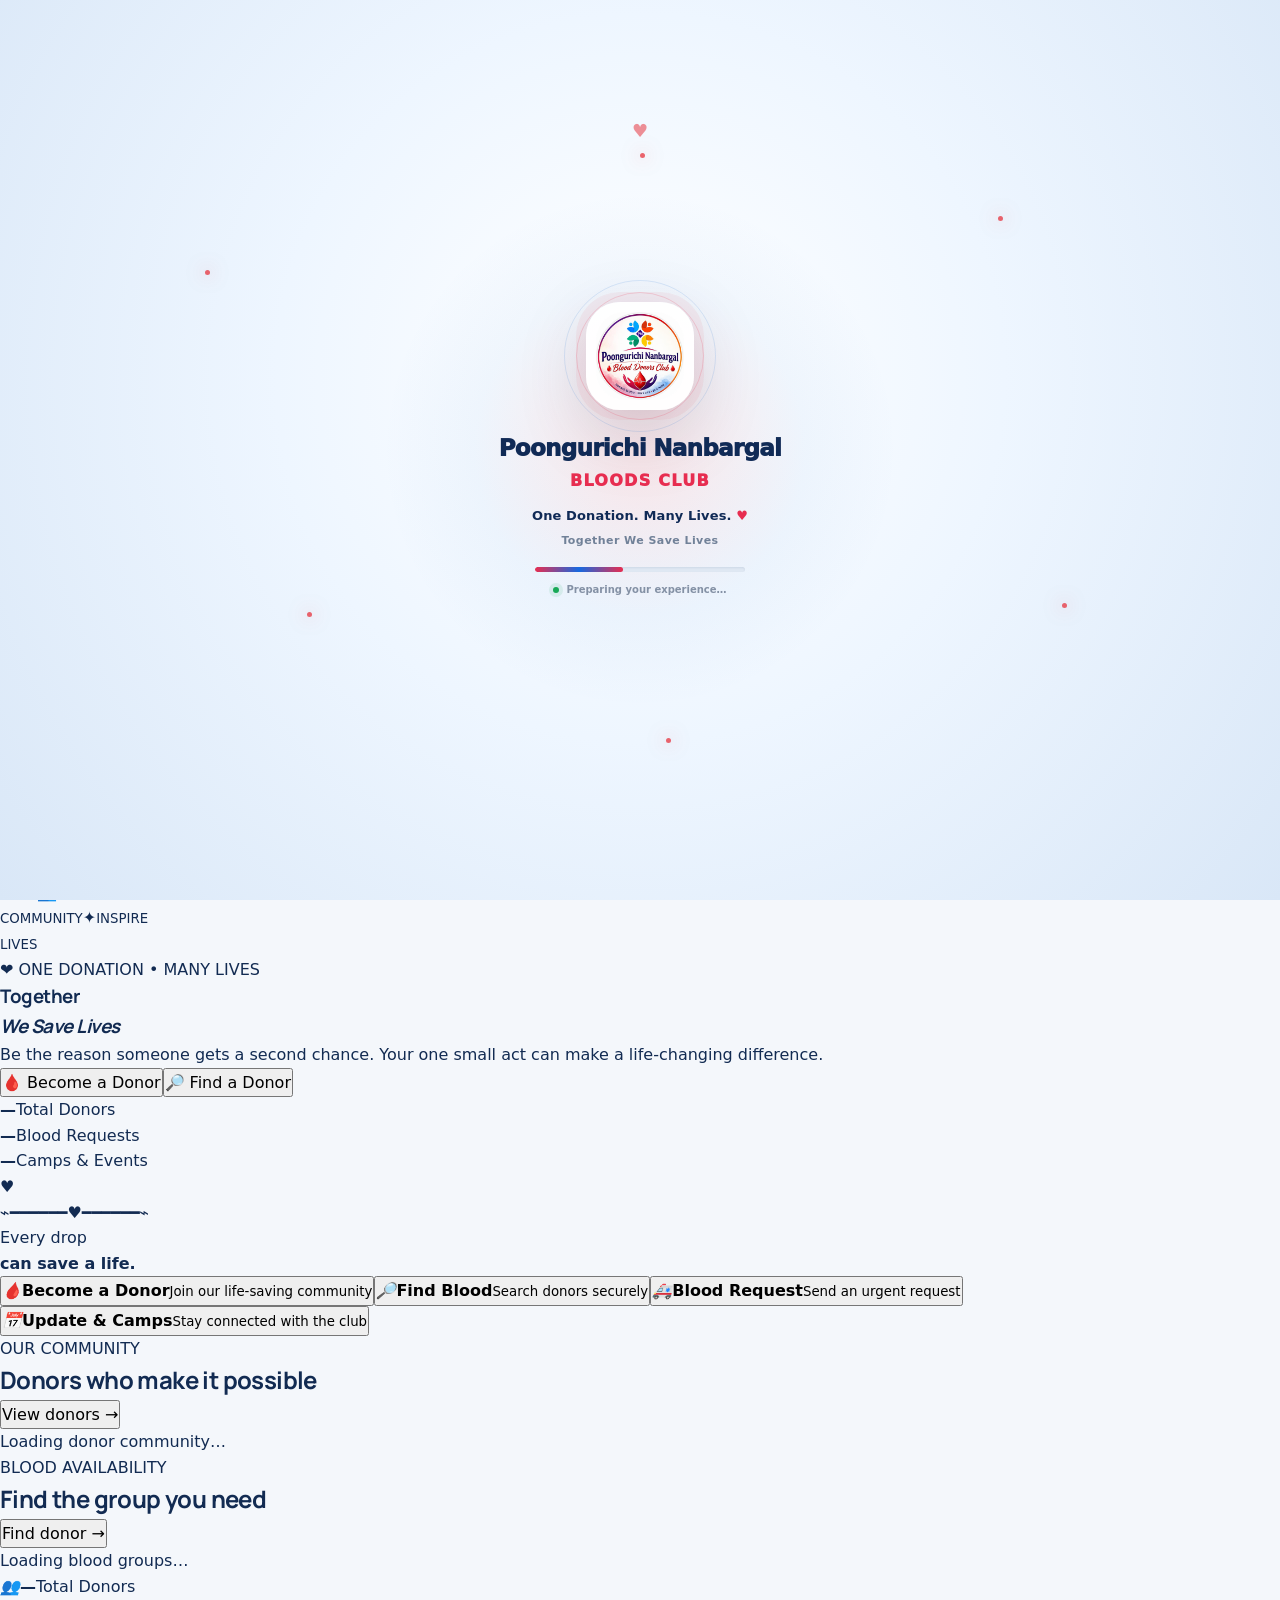
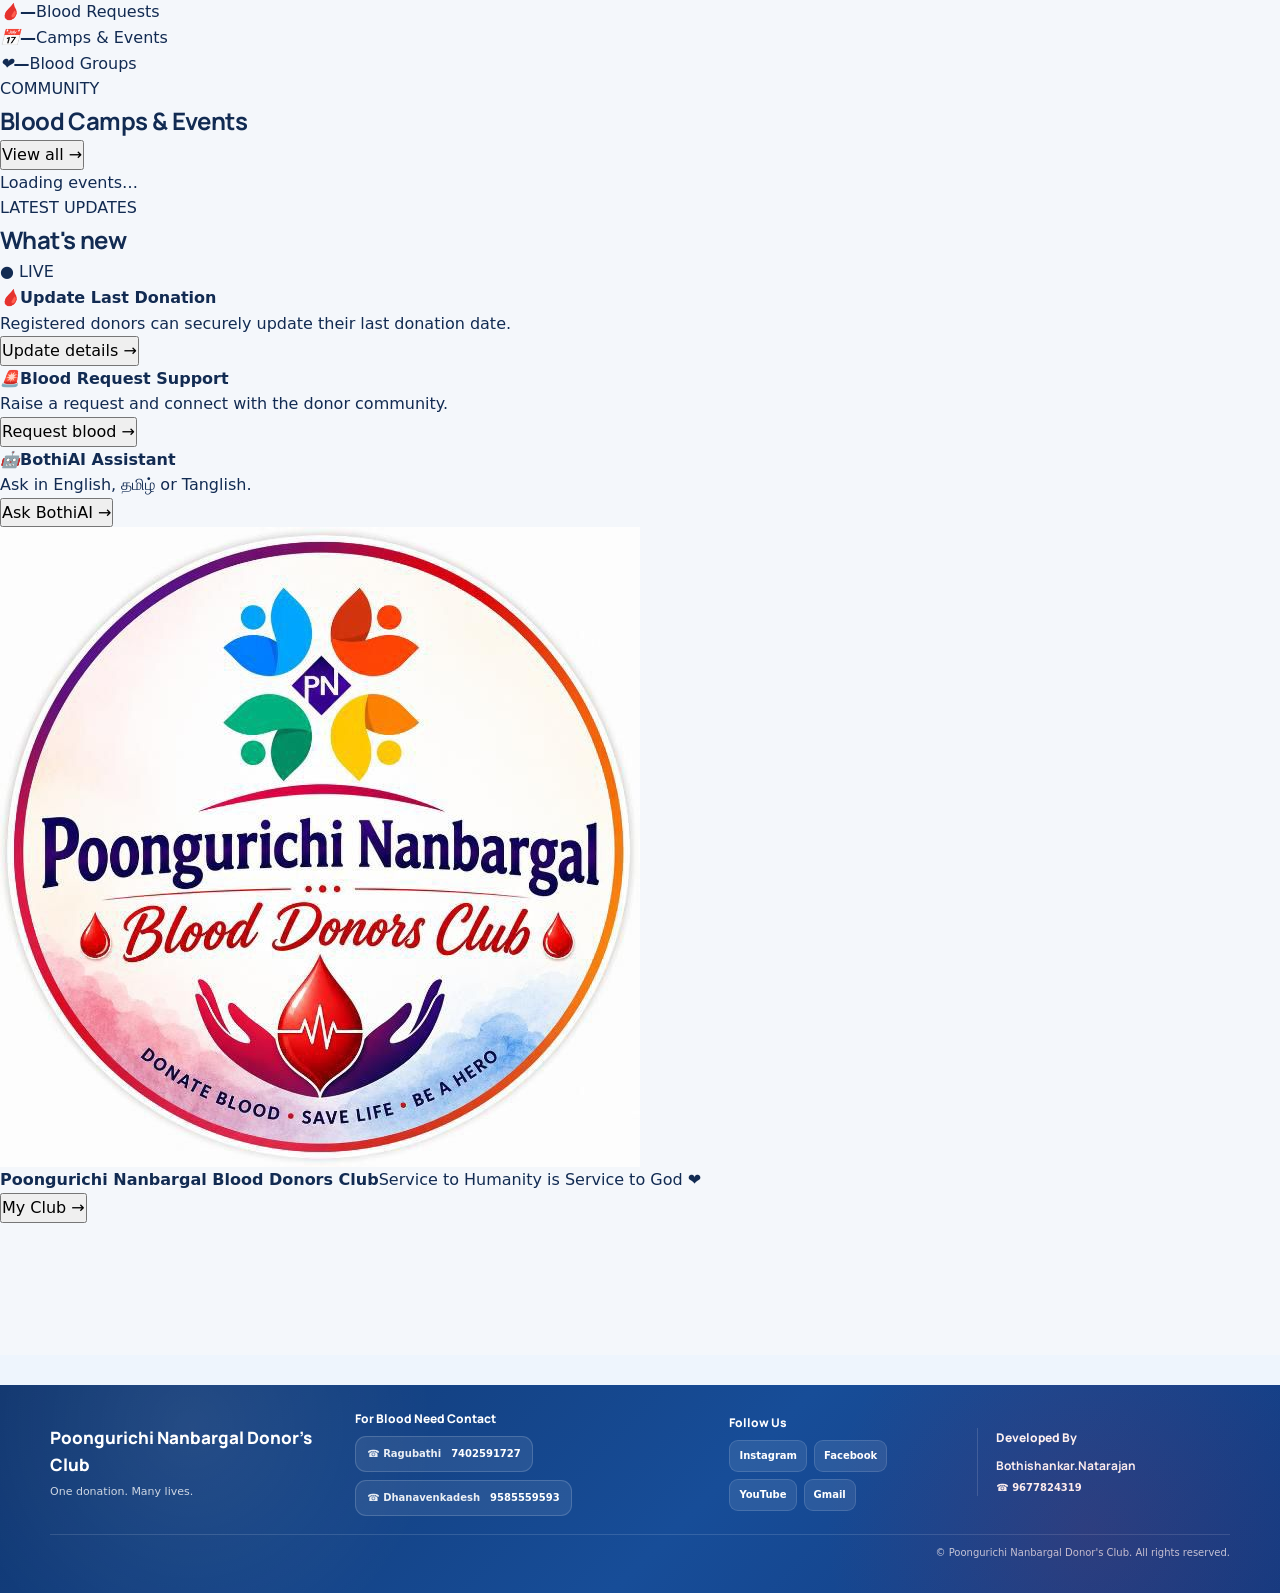
==== commit bda9ebec: "Update index.html" ====
--- a/index.html
+++ b/index.html
@@ -55,7 +55,7 @@
   <link rel="preconnect" href="https://fonts.googleapis.com">
   <link rel="preconnect" href="https://fonts.gstatic.com" crossorigin>
   <link href="https://fonts.googleapis.com/css2?family=DM+Sans:wght@400;500;600;700&family=Manrope:wght@500;600;700;800&display=swap" rel="stylesheet">
-  <link rel="stylesheet" href="style.css?v=20260910-fast-final">
+  <link rel="stylesheet" href="style.css?v=20260909-redesign-1">
   <style>
     .donor-photo-preview{display:flex;align-items:center;gap:12px;margin-top:10px;padding:10px 12px;border:1px solid #dbe5f0;border-radius:14px;background:#f7fbff;color:#123b82;font-weight:700}
     .donor-photo-preview img{width:64px;height:76px;object-fit:cover;border-radius:10px;border:2px solid #d7e2ef}
@@ -129,6 +129,57 @@
   @media(prefers-reduced-motion:reduce){*,*::before,*::after{animation-duration:.01ms!important;animation-iteration-count:1!important;scroll-behavior:auto!important;transition-duration:.01ms!important}.pn-premium-loader{display:none}.pn-reveal{opacity:1;transform:none}}
 </style>
 
+
+<style id="pn-final-mobile-bugfix">
+/* Prevent JavaScript/style source from ever becoming visible */
+script, style { display:none !important; }
+
+/* Never allow a desktop-width table to destroy mobile interaction */
+#adminDonorTable{
+  width:100% !important;
+  max-width:100% !important;
+  overflow-x:auto !important;
+  overflow-y:hidden !important;
+  -webkit-overflow-scrolling:touch !important;
+  touch-action:pan-x pan-y !important;
+  overscroll-behavior-x:contain !important;
+  scrollbar-width:thin !important;
+}
+#adminDonorTable > table,
+#adminDonorTable table{
+  min-width:980px !important;
+  width:max-content !important;
+  max-width:none !important;
+}
+#adminDonorTable .admin-table{
+  display:table !important;
+  table-layout:auto !important;
+}
+#adminDonorTable th,
+#adminDonorTable td{
+  white-space:nowrap !important;
+}
+
+/* Keep the application interactive above visual layers */
+button, a, input, select, textarea, [role="button"]{
+  pointer-events:auto !important;
+}
+
+/* Mobile content must remain inside the viewport */
+html,body{
+  max-width:100% !important;
+  overflow-x:hidden !important;
+}
+@media (max-width:700px){
+  #adminDonorTable{
+    margin-left:0 !important;
+    margin-right:0 !important;
+    width:100% !important;
+  }
+  #adminDonorTable::-webkit-scrollbar{height:8px}
+}
+</style>
+
 </head>
 
 
@@ -316,80 +367,23 @@
          ===================================================== -->
 
     <section id="page-home" class="page-section active">
-  <div class="pn-home-v2">
-      <section class="pn2-hero">
-        <div class="pn2-hero-copy">
-          <div class="pn2-kicker"><i></i> COMMUNITY BLOOD NETWORK</div>
-          <h1>Give blood.<br><em>Give hope.</em></h1>
-          <p>One donation can become someone's second chance. Find a donor, become a donor, or raise a blood request in seconds.</p>
-          <div class="pn2-hero-actions">
-            <button type="button" class="pn2-btn pn2-btn-primary" onclick="goTo('find')">🔎 Find Blood</button>
-            <button type="button" class="pn2-btn pn2-btn-white" onclick="goTo('donor')">🩸 Become a Donor</button>
-          </div>
-          <div class="pn2-hero-links">
-            <button type="button" onclick="goTo('request')">🚨 Need Blood?</button>
-            <button type="button" onclick="installAppNow()">📲 Download App</button>
-          </div>
-        </div>
-        <div class="pn2-hero-art" aria-hidden="true">
-          <div class="pn2-glow"></div><div class="pn2-ring pn2-ring-a"></div><div class="pn2-ring pn2-ring-b"></div>
-          <div class="pn2-drop"><span>♥</span><small>SAVE<br>LIVES</small></div>
-          <div class="pn2-mini-card pn2-mini-top"><b id="heroDonorCount">—</b><span>Registered donors</span></div>
-          <div class="pn2-mini-card pn2-mini-bottom"><b>24/7</b><span>Community support</span></div>
-        </div>
-      </section>
-
-      <section class="pn2-live" aria-label="Blood availability">
-        <div class="pn2-live-title"><span>●</span><div><strong>LIVE BLOOD NEED</strong><small>Community availability</small></div></div>
-        <button type="button" onclick="goTo('find')">Check availability <b>→</b></button>
-      </section>
-
-      <section class="pn2-section pn2-actions-section">
-        <div class="pn2-section-head"><div><span>QUICK ACCESS</span><h2>What do you need?</h2></div><div class="pn2-head-mark">✦</div></div>
-        <div class="pn2-action-grid">
-          <button type="button" class="pn2-action pn2-action-red" onclick="goTo('donor')"><i>🩸</i><strong>Become a Donor</strong><small>Join our donor family</small><b>→</b></button>
-          <button type="button" class="pn2-action pn2-action-blue" onclick="goTo('find')"><i>🔎</i><strong>Find Blood</strong><small>Search donors securely</small><b>→</b></button>
-          <button type="button" class="pn2-action pn2-action-orange" onclick="goTo('request')"><i>🚑</i><strong>Request Blood</strong><small>Send an urgent request</small><b>→</b></button>
-          <button type="button" class="pn2-action pn2-action-purple" onclick="goTo('events')"><i>📅</i><strong>Camps & Events</strong><small>See upcoming activities</small><b>→</b></button>
-        </div>
-      </section>
-
-      <section class="pn2-section pn2-community-section">
-        <div class="pn2-section-head"><div><span>OUR COMMUNITY</span><h2>Donors who make it possible</h2></div><button type="button" onclick="goTo('find')">View donors →</button></div>
-        <div id="donorPhotoGallery" class="pn2-donor-gallery"><div class="pn2-loading">Loading donor community…</div></div>
-      </section>
-
-      <section class="pn2-blood-section">
-        <div class="pn2-section-head"><div><span>BLOOD GROUPS</span><h2>Availability at a glance</h2></div><button type="button" onclick="goTo('find')">Find donor →</button></div>
-        <div id="bloodGrid" class="pn2-blood-grid"><div class="pn2-loading">Loading blood groups…</div></div>
-      </section>
-
-      <section class="pn2-stats">
-        <div><i>👥</i><b id="statDonors">—</b><span>Total Donors</span></div>
-        <div><i>🩸</i><b id="statRequests">—</b><span>Blood Requests</span></div>
-        <div><i>📅</i><b id="statEvents">—</b><span>Camps & Events</span></div>
-        <div><i>❤️</i><b id="statGroups">—</b><span>Blood Groups</span></div>
-      </section>
-
-      <section class="pn2-section pn2-events-section">
-        <div class="pn2-section-head"><div><span>COMMUNITY</span><h2>Blood Camps & Events</h2></div><button type="button" onclick="showAllEvents()">View all →</button></div>
-        <div id="eventsContainer" class="pn2-events"><div class="pn2-loading">Loading events…</div></div>
-      </section>
-
-      <section class="pn2-updates">
-        <div class="pn2-section-head"><div><span>LATEST UPDATES</span><h2>What's new</h2></div><div class="pn2-live-dot">● Live</div></div>
-        <div class="pn2-update-grid">
-          <article><i>🩸</i><b>Update Last Donation</b><p>Registered donors can securely update their last donation date.</p><button type="button" onclick="document.querySelector('.pn-self-update-btn')?.click()">Update details →</button></article>
-          <article><i>🖼️</i><b>Blood Request Image</b><p>Admins can generate professional request posters from notifications.</p><button type="button" onclick="goTo('admin')">Admin tools →</button></article>
-          <article><i>🤖</i><b>BothiAI Assistant</b><p>Ask in English, தமிழ் or Tanglish about donation and the app.</p><button type="button" onclick="document.getElementById('pn-bot-toggle')?.click()">Ask BothiAI →</button></article>
-        </div>
-      </section>
-
-      <section class="pn2-club">
-        <div class="pn2-club-brand"><img src="icons/poongurichi-logo.jpeg" alt="PNBDC"><div><b>My Club</b><span>Poongurichi Nanbargal Blood Donors Club</span></div></div>
-        <div class="pn2-club-links"><button onclick="goTo('about')">About Club</button><button onclick="goTo('about')">Contacts</button><button onclick="goTo('about')">Developer</button></div>
-        <p>Every donor matters. Every drop counts.</p>
-      </section>
+  <div class="pnx-home">
+    <div class="pnx-top-brand">
+      <div class="pnx-brand-left"><img src="icons/poongurichi-logo.jpeg" alt="Poongurichi Nanbargal"><div><b>Poongurichi Nanbargal</b><strong>Blood Donors Club</strong><span>One Donation. Many Lives. ❤️</span></div></div>
+      <div class="pnx-brand-slogan">Together We Save Lives<br><small>A Small Act Can Create A Big Difference</small></div>
+      <div class="pnx-brand-actions"><span>🩸<small>DONATE<br>BLOOD</small></span><span>❤️<small>SHARE<br>HOPE</small></span><span>👥<small>BUILD<br>COMMUNITY</small></span><span>✦<small>INSPIRE<br>LIVES</small></span></div>
+    </div>
+    <section class="pnx-hero">
+      <div class="pnx-hero-copy"><span class="pnx-pill">❤️ ONE DONATION • MANY LIVES</span><h1>Together<br><em>We Save Lives</em></h1><p>Be the reason someone gets a second chance. Your one small act can make a life-changing difference.</p><div class="pnx-hero-buttons"><button onclick="goTo('donor')">🩸 Become a Donor</button><button onclick="goTo('find')">🔎 Find a Donor</button></div><div class="pnx-mini-stats"><div><b id="heroDonorCount">—</b><span>Total Donors</span></div><div><b id="statRequests">—</b><span>Blood Requests</span></div><div><b id="statEvents">—</b><span>Camps & Events</span></div></div></div>
+      <div class="pnx-hero-art"><div class="pnx-orbit"></div><div class="pnx-drop">♥</div><div class="pnx-heart-line">⌁━━━━━━♥━━━━━━⌁</div><div class="pnx-art-caption">Every drop<br><strong>can save a life.</strong></div></div>
+    </section>
+    <section class="pnx-quick"><button onclick="goTo('donor')"><i>🩸</i><b>Become a Donor</b><small>Join our life-saving community</small></button><button onclick="goTo('find')"><i>🔎</i><b>Find Blood</b><small>Search donors securely</small></button><button onclick="goTo('request')"><i>🚑</i><b>Blood Request</b><small>Send an urgent request</small></button><button onclick="goTo('events')"><i>📅</i><b>Update & Camps</b><small>Stay connected with the club</small></button></section>
+    <section class="pnx-panel pnx-community"><div class="pnx-heading"><div><span>OUR COMMUNITY</span><h2>Donors who make it possible</h2></div><button onclick="goTo('find')">View donors →</button></div><div id="donorPhotoGallery" class="pnx-gallery"><div class="pnx-loading">Loading donor community…</div></div></section>
+    <section class="pnx-panel"><div class="pnx-heading"><div><span>BLOOD AVAILABILITY</span><h2>Find the group you need</h2></div><button onclick="goTo('find')">Find donor →</button></div><div id="bloodGrid" class="pnx-blood-grid"><div class="pnx-loading">Loading blood groups…</div></div></section>
+    <section class="pnx-wide-stats"><div><i>👥</i><b id="statDonors">—</b><span>Total Donors</span></div><div><i>🩸</i><b id="statRequests2">—</b><span>Blood Requests</span></div><div><i>📅</i><b id="statEvents2">—</b><span>Camps & Events</span></div><div><i>❤️</i><b id="statGroups">—</b><span>Blood Groups</span></div></section>
+    <section class="pnx-panel"><div class="pnx-heading"><div><span>COMMUNITY</span><h2>Blood Camps & Events</h2></div><button onclick="showAllEvents()">View all →</button></div><div id="eventsContainer" class="pnx-events"><div class="pnx-loading">Loading events…</div></div></section>
+    <section class="pnx-panel"><div class="pnx-heading"><div><span>LATEST UPDATES</span><h2>What's new</h2></div><div class="pnx-live">● LIVE</div></div><div class="pnx-updates"><article><i>🩸</i><b>Update Last Donation</b><p>Registered donors can securely update their last donation date.</p><button onclick="document.querySelector('.pn-self-update-btn')?.click()">Update details →</button></article><article><i>🚨</i><b>Blood Request Support</b><p>Raise a request and connect with the donor community.</p><button onclick="goTo('request')">Request blood →</button></article><article><i>🤖</i><b>BothiAI Assistant</b><p>Ask in English, தமிழ் or Tanglish.</p><button onclick="document.getElementById('pn-bot-toggle')?.click()">Ask BothiAI →</button></article></div></section>
+    <section class="pnx-footer-club"><img src="icons/poongurichi-logo.jpeg"><div><b>Poongurichi Nanbargal Blood Donors Club</b><span>Service to Humanity is Service to God ❤️</span></div><button onclick="goTo('about')">My Club →</button></section>
   </div>
 </section>
 
@@ -1794,3830 +1788,13 @@
        ======================================================= -->
 
   <!-- SheetJS: Excel import/export for Admin donor management -->
-  <script src="https://cdn.sheetjs.com/xlsx-0.20.3/package/dist/xlsx.full.min.js" defer></script>
-  <script src="app.js?v=20260910-fast-final"></script>
-<script>
-(function(){
-  window.addEventListener("load", function(){
-    var api=window.BloodDonationAPI;
-    var required=["createSubAdmin","getAdminUsers","updateSubAdmin","setSubAdminStatus","deleteSubAdmin","getAdminDonors"];
-    var missing=required.filter(function(k){return !api || typeof api[k]!=="function";});
-    if(missing.length){
-      console.error("PNBDC API bridge missing:", missing);
-      var el=document.getElementById("adminManagementCard");
-      if(el){
-        var m=document.createElement("div");
-        m.className="form-message error";
-        m.textContent="System update required. Please refresh once or upload the latest PNBDC package. Missing: "+missing.join(", ");
-        el.insertBefore(m, el.firstChild);
-      }
-    }
-  });
-})();
-</script>
-
-
   <!-- =======================================================
        PREMIUM V2 JAVASCRIPT
        ======================================================= -->
 
-  <script>
-
-    /* =========================================================
-       GLOBAL
-       ========================================================= */
-
-    const bloodGroups = [
-      "A+",
-      "A-",
-      "B+",
-      "B-",
-      "AB+",
-      "AB-",
-      "O+",
-      "O-"
-    ];
-
-
-    /* =========================================================
-       NAVIGATION
-       ========================================================= */
-
-    function goTo(page) {
-
-      /* Admin dashboard is protected by the existing admin session. */
-      if (page === "admin" && !adminIsLoggedIn()) {
-        openAdmin();
-        return;
-      }
-
-      document
-        .querySelectorAll(".page-section")
-        .forEach(section => {
-          section.classList.remove("active");
-        });
-
-
-      const target =
-        document.getElementById(
-          "page-" + page
-        );
-
-
-      if (target) {
-        target.classList.add("active");
-      }
-
-      if (page === "admin" && adminIsLoggedIn()) {
-        // Admin opens on the Donors tab; individual buttons switch tabs without exposing other panels.
-        setTimeout(() => adminJumpTo("donors"), 0);
-      }
-
-      document
-        .querySelectorAll(".nav-link")
-        .forEach(button => {
-
-          button.classList.toggle(
-            "active",
-            button.dataset.page === page
-          );
-
-        });
-
-
-      document
-        .querySelectorAll(".mobile-nav-btn")
-        .forEach(button => {
-
-          button.classList.toggle(
-            "active",
-            button.dataset.mobilePage === page
-          );
-
-        });
-
-
-      window.scrollTo({
-        top: 0,
-        behavior: "smooth"
-      });
-
-
-      if (page === "find") {
-        setTimeout(() => {
-
-          const result =
-            document.getElementById(
-              "donorResults"
-            );
-
-          if (
-            result &&
-            result.children.length === 0
-          ) {
-            result.innerHTML =
-              '<div class="loading">Search for available donors.</div>';
-          }
-
-        }, 50);
-      }
-
-    }
-
-
-    /* =========================================================
-       TOAST
-       ========================================================= */
-
-    let toastTimer;
-
-    function toast(message) {
-
-      const element =
-        document.getElementById("toast");
-
-      element.textContent = message;
-
-      element.classList.add("show");
-
-      clearTimeout(toastTimer);
-
-      toastTimer =
-        setTimeout(() => {
-          element.classList.remove("show");
-        }, 3000);
-
-    }
-
-
-    /* =========================================================
-       SAFE VALUE
-       ========================================================= */
-
-    function value(obj, ...keys) {
-
-      for (const key of keys) {
-
-        if (
-          obj &&
-          obj[key] !== undefined &&
-          obj[key] !== null &&
-          obj[key] !== ""
-        ) {
-          return obj[key];
-        }
-
-      }
-
-      return "";
-
-    }
-
-
-    /* =========================================================
-       DASHBOARD
-       ========================================================= */
-
-    async function loadDashboard() {
-      try {
-        if (!window.BloodDonationAPI) {
-          throw new Error("BloodDonationAPI is not available.");
-        }
-
-        let stats = {};
-        let donors = [];
-        let requests = [];
-        let events = [];
-
-        try {
-          const result = await BloodDonationAPI.getDashboardStats();
-          stats = result?.stats || result?.data || result || {};
-        } catch (statsError) {
-          console.warn("Dashboard stats failed; loading database tables directly.", statsError);
-
-          const [d, r, e] = await Promise.all([
-            BloodDonationAPI.getDonors(),
-            BloodDonationAPI.getBloodRequests(),
-            BloodDonationAPI.getEvents()
-          ]);
-
-          donors = Array.isArray(d) ? d : [];
-          requests = Array.isArray(r) ? r : [];
-          events = Array.isArray(e) ? e : [];
-
-          stats = {
-            totalDonors: donors.length,
-            openRequests: requests.filter(x =>
-              String(value(x, "Status", "status")).toLowerCase() !== "closed"
-            ).length,
-            totalRequests: requests.length,
-            bloodGroups: new Set(
-              donors.map(x =>
-                String(value(x, "Blood_Group", "bloodGroup", "BloodGroup")).trim()
-              ).filter(Boolean)
-            ).size,
-            events: events.length
-          };
-        }
-
-        const donorCount = Number(
-          value(stats, "totalDonors", "registeredDonors", "donors", "Registered_Donors")
-        ) || donors.length;
-
-        let requestCount = Number(
-          value(stats, "openRequests", "totalRequests", "activeRequests", "bloodRequests",
-            "requests", "Open_Requests", "Total_Requests", "Active_Requests")
-        );
-
-        /* If the stats endpoint is from an older deployment or returns
-           zero without the request table, verify the request count once. */
-        if (!Number.isFinite(requestCount) || requestCount < 0) {
-          requestCount = requests.length;
-        }
-
-        const groupCount = Number(
-          value(stats, "bloodGroups", "groups", "Blood_Groups")
-        ) || (
-          donors.length
-            ? new Set(
-                donors.map(x =>
-                  String(value(x, "Blood_Group", "bloodGroup", "BloodGroup")).trim()
-                ).filter(Boolean)
-              ).size
-            : 0
-        );
-
-        const eventCount = Number(
-          value(stats, "events", "totalEvents", "camps", "Events")
-        ) || events.length;
-
-        document.getElementById("statDonors").textContent = donorCount;
-        document.getElementById("statRequests").textContent = requestCount;
-        document.getElementById("statGroups").textContent = groupCount;
-        document.getElementById("statEvents").textContent = eventCount;
-        document.getElementById("heroDonorCount").textContent = donorCount;
-
-      } catch (error) {
-        console.error("Database/dashboard error:", error);
-        ["statDonors","statRequests","statGroups","statEvents","heroDonorCount"]
-          .forEach(id => {
-            const el = document.getElementById(id);
-            if (el) el.textContent = "—";
-          });
-      }
-    }
-
-
-    /* =========================================================
-       BLOOD GROUP COUNTS
-       ========================================================= */
-
-    async function loadBloodGroups() {
-
-      const container =
-        document.getElementById(
-          "bloodGrid"
-        );
-
-
-      try {
-
-        const donors =
-          await BloodDonationAPI.getDonors();
-
-
-        const counts = {};
-
-        bloodGroups.forEach(group => {
-          counts[group] = 0;
-        });
-
-
-        donors.forEach(donor => {
-
-          const group =
-            String(
-              value(
-                donor,
-                "Blood_Group",
-                "bloodGroup",
-                "BloodGroup"
-              )
-            )
-            .trim()
-            .toUpperCase();
-
-
-          if (
-            Object.prototype.hasOwnProperty.call(
-              counts,
-              group
-            )
-          ) {
-            counts[group]++;
-          }
-
-        });
-
-
-        container.innerHTML =
-          bloodGroups
-            .map(group => {
-
-              const count =
-                counts[group] || 0;
-
-
-              return `
-
-                <div class="blood-card">
-
-                  <div class="blood-drop">
-                    🩸
-                  </div>
-
-                  <div class="blood-type">
-                    ${escapeHtml(group)}
-                  </div>
-
-                  <div class="blood-count">
-                    ${count}
-                  </div>
-
-                  <div class="blood-members">
-                    ${count === 1 ? "Member" : "Members"}
-                  </div>
-
-                </div>
-
-              `;
-
-            })
-            .join("");
-
-      } catch (error) {
-
-        console.error(
-          "Blood groups database error:",
-          error
-        );
-
-        container.innerHTML = `
-          <div class="empty-events" style="grid-column:1/-1">
-            🩸<br><br>
-            Blood group data is temporarily unavailable.
-          </div>
-        `;
-
-      }
-
-    }
-
-
-    /* =========================================================
-       EVENTS
-       ========================================================= */
-
-    let cachedEvents = [];
-
-
-    async function loadEvents() {
-
-      const container =
-        document.getElementById(
-          "eventsContainer"
-        );
-
-
-      try {
-
-        const result =
-          await BloodDonationAPI.getEvents();
-
-
-        cachedEvents =
-          Array.isArray(result)
-            ? result
-            : (
-                result?.events ||
-                result?.data ||
-                result?.result ||
-                []
-              );
-
-        if (!Array.isArray(cachedEvents)) {
-          cachedEvents = [];
-        }
-
-
-        /*
-          Only show active/upcoming events when
-          status is available.
-        */
-
-        const today =
-          new Date();
-
-        const events =
-          cachedEvents
-            .filter(event => {
-
-              const status =
-                String(
-                  value(
-                    event,
-                    "Status",
-                    "status"
-                  )
-                )
-                .toLowerCase();
-
-
-              if (
-                status &&
-                [
-                  "cancelled",
-                  "canceled",
-                  "deleted",
-                  "inactive",
-                  "archived",
-                  "draft",
-                  "removed"
-                ].includes(status)
-              ) {
-                return false;
-              }
-
-
-              const dateText =
-                value(
-                  event,
-                  "Event_Date",
-                  "eventDate",
-                  "EventDate"
-                );
-
-
-              if (!dateText) {
-                return true;
-              }
-
-
-              const date =
-                parseLocalDate(dateText);
-
-
-              if (!date) {
-                return true;
-              }
-
-
-              return date >=
-                new Date(
-                  today.getFullYear(),
-                  today.getMonth(),
-                  today.getDate()
-                );
-
-            })
-            .sort((a, b) => {
-              const da = value(a, "Event_Date", "eventDate", "EventDate");
-              const db = value(b, "Event_Date", "eventDate", "EventDate");
-
-              if (!da && !db) return 0;
-              if (!da) return 1;
-              if (!db) return -1;
-
-              const parsedA = parseLocalDate(da);
-              const parsedB = parseLocalDate(db);
-              const ta = parsedA ? parsedA.getTime() : Number.MAX_SAFE_INTEGER;
-              const tb = parsedB ? parsedB.getTime() : Number.MAX_SAFE_INTEGER;
-
-              if (Number.isNaN(ta) && Number.isNaN(tb)) return 0;
-              if (Number.isNaN(ta)) return 1;
-              if (Number.isNaN(tb)) return -1;
-
-              return ta - tb;
-            })
-            .slice(0, 1);
-
-
-        if (!events.length) {
-
-          container.innerHTML = `
-
-            <div class="empty-events"
-                 style="grid-column:1/-1">
-
-              ❤️
-
-              <br><br>
-
-              No upcoming events
-              are currently available.
-
-            </div>
-
-          `;
-
-          return;
-
-        }
-
-
-        container.innerHTML =
-          events
-            .map(renderEvent)
-            .join("");
-
-      } catch (error) {
-
-        console.error(
-          "Events error:",
-          error
-        );
-
-
-        container.innerHTML = `
-
-          <div class="empty-events"
-               style="grid-column:1/-1">
-
-            Unable to load events right now.
-
-          </div>
-
-        `;
-
-      }
-
-    }
-
-
-    function renderEvent(event) {
-
-      const title =
-        value(
-          event,
-          "Title",
-          "title",
-          "Event_Title"
-        ) ||
-        "Blood Donation Camp";
-
-
-      const date =
-        value(
-          event,
-          "Event_Date",
-          "eventDate",
-          "EventDate"
-        );
-
-
-      const location =
-        value(
-          event,
-          "Location",
-          "location"
-        ) ||
-        "Poongurichi";
-
-
-      const image =
-        value(
-          event,
-          "Image_URL",
-          "imageUrl",
-          "ImageURL"
-        );
-
-
-      const description =
-        value(
-          event,
-          "Description",
-          "description"
-        ) ||
-        "Join us and help save lives in our community.";
-
-
-      const status =
-        value(
-          event,
-          "Status",
-          "status"
-        ) ||
-        "Upcoming";
-
-
-      return `
-
-        <article class="event-card">
-
-          <div class="event-image-wrap">
-
-            ${
-              image
-              ? `
-                <img
-                  class="event-image"
-                  src="${escapeAttribute(image)}"
-                  alt="${escapeAttribute(title)}"
-                  loading="lazy"
-                  onerror="this.style.display='none';this.nextElementSibling.style.display='flex';"
-                >
-
-                <div
-                  class="event-placeholder"
-                  style="display:none"
-                >
-                  🩸
-                </div>
-              `
-              : `
-                <div class="event-placeholder">
-                  🩸
-                </div>
-              `
-            }
-
-          </div>
-
-
-          <div class="event-body">
-
-            <h3 class="event-title">
-              ${escapeHtml(title)}
-            </h3>
-
-
-            <div class="event-meta">
-
-              ${
-                date
-                ? `
-                  <span>
-                    📅
-                    ${escapeHtml(formatDate(date))}
-                  </span>
-                `
-                : ""
-              }
-
-
-              <span>
-                📍
-                ${escapeHtml(location)}
-              </span>
-
-            </div>
-
-
-            <p class="event-description">
-              ${escapeHtml(description)}
-            </p>
-
-
-            <span class="event-status">
-              ${escapeHtml(status)}
-            </span>
-
-          </div>
-
-        </article>
-
-      `;
-
-    }
-
-
-    function parseLocalDate(value) {
-      const text = String(value ?? "").trim();
-      const match = text.match(/^(\d{4})-(\d{1,2})-(\d{1,2})/);
-      if (match) {
-        const date = new Date(Number(match[1]), Number(match[2]) - 1, Number(match[3]));
-        return Number.isNaN(date.getTime()) ? null : date;
-      }
-      const date = new Date(text);
-      return Number.isNaN(date.getTime()) ? null : date;
-    }
-
-    function formatDate(value) {
-
-      const date =
-        parseLocalDate(value);
-
-
-      if (
-        Number.isNaN(
-          date.getTime()
-        )
-      ) {
-        return String(value);
-      }
-
-
-      return date.toLocaleDateString(
-        "en-IN",
-        {
-          day: "2-digit",
-          month: "short",
-          year: "numeric"
-        }
-      );
-
-    }
-
-
-    async function showAllEvents() {
-      const container = document.getElementById("eventsContainer");
-      if (!container) return;
-
-      container.innerHTML = `
-        <div class="loading" style="grid-column:1/-1">
-          <span class="spinner"></span>
-          Loading all events...
-        </div>
-      `;
-
-      try {
-        const result = await BloodDonationAPI.getEvents();
-
-        const freshEvents = Array.isArray(result)
-          ? result
-          : (
-              result?.events ||
-              result?.data ||
-              result?.result ||
-              []
-            );
-
-        cachedEvents = Array.isArray(freshEvents) ? freshEvents : [];
-
-        const activeEvents = cachedEvents.filter(event => {
-          const status = String(
-            value(event, "Status", "status")
-          ).trim().toLowerCase();
-
-          return ![
-            "cancelled",
-            "canceled",
-            "deleted",
-            "inactive",
-            "removed"
-          ].includes(status);
-        });
-
-        if (!activeEvents.length) {
-          container.innerHTML = `
-            <div class="empty-events" style="grid-column:1/-1">
-              ❤️
-              <br><br>
-              No events are currently available.
-            </div>
-          `;
-          toast("No events are currently available.");
-          return;
-        }
-
-        container.innerHTML = activeEvents
-          .map(renderEvent)
-          .join("");
-
-        toast(`${activeEvents.length} event(s) loaded.`);
-      } catch (error) {
-        console.error("View all events error:", error);
-
-        const fallbackEvents = (Array.isArray(cachedEvents)
-          ? cachedEvents
-          : []
-        ).filter(event => {
-          const status = String(
-            value(event, "Status", "status")
-          ).trim().toLowerCase();
-
-          return ![
-            "cancelled",
-            "canceled",
-            "deleted",
-            "inactive",
-            "removed"
-          ].includes(status);
-        });
-
-        if (fallbackEvents.length) {
-          container.innerHTML = fallbackEvents
-            .map(renderEvent)
-            .join("");
-          toast(`${fallbackEvents.length} event(s) loaded.`);
-          return;
-        }
-
-        container.innerHTML = `
-          <div class="empty-events" style="grid-column:1/-1">
-            Unable to load events right now.
-          </div>
-        `;
-      }
-    }
-
-
-    /* =========================================================
-       DONOR PHOTO LOCAL CACHE
-       ========================================================= */
-    let __pendingDonorPhotoDataUrl = "";
-    function donorPhotoCacheKey(donorId) { return "poongurichi_donor_photo_" + String(donorId || "").trim(); }
-    async function makeDonorPhotoDataUrl(file) {
-      return await new Promise((resolve, reject) => {
-        const reader = new FileReader();
-        reader.onload = () => {
-          const img = new Image();
-          img.onload = () => {
-            const maxW=600, maxH=750, scale=Math.min(1,maxW/img.width,maxH/img.height);
-            const c=document.createElement("canvas"); c.width=Math.max(1,Math.round(img.width*scale)); c.height=Math.max(1,Math.round(img.height*scale));
-            const cx=c.getContext("2d"); if(!cx) return reject(new Error("Unable to prepare donor photo."));
-            cx.drawImage(img,0,0,c.width,c.height); resolve(c.toDataURL("image/jpeg",0.82));
-          };
-          img.onerror=()=>reject(new Error("Unable to read donor photo."));
-          img.src=String(reader.result||"");
-        };
-        reader.onerror=reject; reader.readAsDataURL(file);
-      });
-    }
-    function getCachedDonorPhoto(donorId) { try { return donorId ? (localStorage.getItem(donorPhotoCacheKey(donorId)) || "") : ""; } catch (_) { return ""; } }
-    function saveCachedDonorPhoto(donorId,dataUrl) { if(!donorId||!dataUrl)return; try{localStorage.setItem(donorPhotoCacheKey(donorId),dataUrl);}catch(_){}}
-
-    /* =========================================================
-       DONOR PHOTO PREVIEW
-       ========================================================= */
-
-    function showRegistrationSuccessCelebration(donorId) {
-      const modal = document.getElementById("registrationSuccessCelebration");
-      const idEl = document.getElementById("successCelebrationDonorId");
-      const confetti = document.getElementById("successConfetti");
-      if (!modal) return;
-      if (idEl) { idEl.hidden = !donorId; idEl.textContent = donorId ? `Donor ID: ${donorId}` : ""; }
-      if (confetti) {
-        confetti.innerHTML = "";
-        for (let i=0;i<28;i++) {
-          const piece=document.createElement("i");
-          piece.style.left=(Math.random()*100)+"%";
-          piece.style.setProperty("--x",((Math.random()-.5)*180)+"px");
-          piece.style.animationDelay=(Math.random()*.35)+"s";
-          piece.style.transform=`rotate(${Math.random()*180}deg)`;
-          confetti.appendChild(piece);
-        }
-      }
-      modal.classList.add("show"); modal.setAttribute("aria-hidden","false");
-      setTimeout(()=>{ modal.classList.remove("show"); modal.setAttribute("aria-hidden","true"); }, 1800);
-    }
-
-    document.getElementById("donorPhotoFile")?.addEventListener("change", function() {
-      const preview = document.getElementById("donorPhotoPreview");
-      const img = document.getElementById("donorPhotoPreviewImage");
-      const file = this.files?.[0];
-      if (!preview || !img) return;
-      if (!file) {
-        preview.hidden = true;
-        img.removeAttribute("src");
-        return;
-      }
-      if (file.size > 5 * 1024 * 1024) {
-        preview.hidden = false;
-        preview.classList.add("error");
-        img.removeAttribute("src");
-        preview.querySelector("span").textContent = "Photo is larger than 5 MB.";
-        return;
-      }
-      preview.classList.remove("error");
-      img.src = URL.createObjectURL(file);
-      preview.querySelector("span").textContent = "Photo ready for ID card";
-      preview.hidden = false;
-    });
-
-
-    window.__NEW_DONOR_ID_CARD_BLOB = null;
-    window.__NEW_DONOR_ID_CARD_FILE = null;
-    window.__ADMIN_DONOR_PAGE = 1;
-
-    /* =========================================================
-       DONOR REGISTRATION
-       ========================================================= */
-
-    document
-      .getElementById("donorForm")
-      .addEventListener(
-        "submit",
-        async function(event) {
-
-          event.preventDefault();
-
-
-          const form =
-            event.target;
-
-          const message =
-            document.getElementById(
-              "donorMessage"
-            );
-
-          if (!form.checkValidity()) {
-            form.reportValidity();
-            message.className = "form-message error";
-            message.textContent = "Please complete all mandatory fields before submitting.";
-            return;
-          }
-
-
-          const data =
-            Object.fromEntries(
-              new FormData(form)
-            );
-
-          // Store the donor's preferred card language. If Tamil text is entered,
-          // the ID card is automatically generated in Tamil even when the app
-          // selector is currently English.
-          data.Language = (typeof detectPNBDCTamilObject === "function" && detectPNBDCTamilObject(data)) ? "ta" : getAppLanguage();
-
-          // The photo file is uploaded separately; the resulting URL is stored with the donor record.
-          delete data.Donor_Photo_File;
-
-          const lastDateEl = document.getElementById("donorLastDonationDate");
-          const newDonorNA = document.getElementById("newDonorNA");
-          const lastDonationDate = String(lastDateEl?.value || "").trim();
-
-          if (!lastDonationDate && !newDonorNA?.checked) {
-            message.className = "form-message error";
-            message.textContent = "Last donation date is required, or select NA for a new donor.";
-            lastDateEl?.focus();
-            return;
-          }
-
-          data.Last_Donation_Date = newDonorNA?.checked ? "NA" : lastDonationDate;
-          data.lastDonationDate = data.Last_Donation_Date;
-
-          const donorName = String(
-            data.Name ||
-            data.name ||
-            data.Donor_Name ||
-            data.DonorName ||
-            ""
-          ).trim();
-
-          if (!donorName) {
-            message.className = "form-message error";
-            message.textContent = "Donor name is required.";
-            form.elements.namedItem("Name")?.focus();
-            return;
-          }
-
-          data.Name = donorName;
-          data.name = donorName;
-          data.Donor_Name = donorName;
-          data.DonorName = donorName;
-
-          const alternateMobile = String(data.Alternate_Mobile || data.alternateMobile || "").replace(/\D/g, "").trim();
-          if (alternateMobile && !/^[6-9]\d{9}$/.test(alternateMobile)) {
-            message.className = "form-message error";
-            message.textContent = "Enter a valid 10-digit alternate mobile number.";
-            form.elements.namedItem("Alternate_Mobile")?.focus();
-            return;
-          }
-          data.Alternate_Mobile = alternateMobile;
-          data.alternateMobile = alternateMobile;
-
-
-          try {
-
-            message.className =
-              "form-message success";
-
-            message.textContent =
-              "Submitting your registration...";
-
-            const photoFile = document.getElementById("donorPhotoFile")?.files?.[0];
-            if (photoFile) {
-              if (photoFile.size > 5 * 1024 * 1024) {
-                throw new Error("Donor photo is too large. Maximum size is 5 MB.");
-              }
-              if (!["image/jpeg","image/png","image/webp"].includes(photoFile.type)) {
-                throw new Error("Please upload a JPG, PNG or WEBP donor photo.");
-              }
-              message.textContent = "Uploading donor photo...";
-              const localPhotoDataUrl = await makeDonorPhotoDataUrl(photoFile);
-              __pendingDonorPhotoDataUrl = localPhotoDataUrl;
-              const base64 = localPhotoDataUrl.split(",")[1] || "";
-              const upload = await BloodDonationAPI.uploadDonorRegistrationPhoto({
-                base64, mimeType: "image/jpeg", fileName: photoFile.name.replace(/\.[^.]+$/, "") + ".jpg"
-              });
-              if (!upload || upload.success === false) throw new Error(upload?.error || "Donor photo upload failed.");
-              data.photoUrl = upload.imageUrl || "";
-              data.Photo_URL = data.photoUrl;
-              data.photoFileId = upload.fileId || upload.fileID || "";
-            }
-
-            const registrationResult = await BloodDonationAPI.registerDonor(data);
-            if (registrationResult && registrationResult.success === false) throw new Error(registrationResult.error || "Registration failed.");
-
-            // Duplicate registration: nothing is saved. Show the existing donor
-            // record and prepare that donor's existing ID card for download.
-            if (registrationResult?.duplicate && registrationResult?.existingDonor) {
-              __pendingDonorPhotoDataUrl = "";
-              const existingDonor = registrationResult.existingDonor;
-              existingDonor.Language = (typeof detectPNBDCTamilObject === "function" && detectPNBDCTamilObject(existingDonor)) ? "ta" : (existingDonor.Language || getAppLanguage());
-              const existingId = String(existingDonor.Donor_ID || existingDonor.donorId || registrationResult.donorId || "").trim();
-              message.className = "form-message error";
-              message.textContent = `⚠️ Data already registered/updated. Existing Donor ID: ${existingId || "—"}`;
-
-              const idAction = document.getElementById("newDonorIdCardAction");
-              const idStatus = document.getElementById("newDonorIdCardStatus");
-              if (idAction) idAction.style.display = "block";
-              if (idStatus) {
-                idStatus.className = "form-message success";
-                idStatus.textContent = "⏳ Existing donor found. Preparing the existing ID card…";
-              }
-              window.__NEW_DONOR_ID_CARD_BLOB = null;
-              window.__NEW_DONOR_ID_CARD_FILE = null;
-              try {
-                const idBlob = await createProfessionalDonorIdCard(existingDonor);
-                const safeName = String(existingDonor.Name || existingDonor.name || "Donor")
-                  .replace(/[^a-z0-9]+/gi, "_").replace(/^_+|_+$/g, "") || "Donor";
-                window.__NEW_DONOR_ID_CARD_BLOB = idBlob;
-                window.__NEW_DONOR_ID_CARD_FILE = new File([idBlob], `${safeName}_Donor_ID_Card.png`, { type: "image/png" });
-                if (idStatus) {
-                  idStatus.className = "form-message success";
-                  idStatus.textContent = `✓ Existing donor ID card is ready — ${existingId || "Donor"}.`;
-                }
-              } catch (cardError) {
-                console.error("Existing donor ID card error:", cardError);
-                if (idStatus) {
-                  idStatus.className = "form-message error";
-                  idStatus.textContent = "Existing donor found, but the ID card could not be prepared. Please try again.";
-                }
-              }
-              form.elements.namedItem("Name")?.focus();
-              return;
-            }
-
-            const registeredDonorId = registrationResult?.donorId || registrationResult?.Donor_ID || "";
-            if (registeredDonorId && __pendingDonorPhotoDataUrl) saveCachedDonorPhoto(registeredDonorId, __pendingDonorPhotoDataUrl);
-            __pendingDonorPhotoDataUrl = "";
-
-            const newlyRegisteredDonor = {
-              ...data,
-              Donor_ID: registeredDonorId,
-              donorId: registeredDonorId,
-              Photo_URL: data.Photo_URL || data.photoUrl || "",
-              photoUrl: data.photoUrl || data.Photo_URL || "",
-              Language: data.Language || getAppLanguage()
-            };
-
-            // Prepare the ID card immediately after the donor is saved.
-            // No popup is used; a download button appears below the Save button.
-            const idAction = document.getElementById("newDonorIdCardAction");
-            const idStatus = document.getElementById("newDonorIdCardStatus");
-            if (idAction) idAction.style.display = "block";
-            if (idStatus) {
-              idStatus.className = "form-message success";
-              idStatus.textContent = "⏳ Preparing your donor ID card…";
-            }
-            window.__NEW_DONOR_ID_CARD_BLOB = null;
-            window.__NEW_DONOR_ID_CARD_FILE = null;
-
-            try {
-              const idBlob = await createProfessionalDonorIdCard(newlyRegisteredDonor);
-              const safeName = String(newlyRegisteredDonor.Name || "Donor")
-                .replace(/[^a-z0-9]+/gi, "_").replace(/^_+|_+$/g, "") || "Donor";
-              window.__NEW_DONOR_ID_CARD_BLOB = idBlob;
-              window.__NEW_DONOR_ID_CARD_FILE = new File([idBlob], `${safeName}_Donor_ID_Card.png`, { type: "image/png" });
-              if (idStatus) {
-                idStatus.className = "form-message success";
-                idStatus.textContent = "✓ Registration saved. ID Card is ready to download.";
-                showRegistrationSuccessCelebration(registeredDonorId);
-              }
-            } catch (cardError) {
-              console.error("New donor ID card error:", cardError);
-              if (idStatus) {
-                idStatus.className = "form-message error";
-                idStatus.textContent = "✓ Registration saved, but ID Card could not be prepared. Please try again.";
-              }
-            }
-
-            form.reset();
-            document.getElementById("donorPhotoPreview")?.setAttribute("hidden", "hidden");
-            await Promise.all([loadDashboard(), loadBloodGroups()]);
-            return;
-
-
-            message.className =
-              "form-message success";
-
-            message.textContent =
-              "Registration successful. Thank you for becoming a donor!";
-
-
-            toast("Donor registration successful ❤️");
-
-          } catch (error) {
-
-            console.error(error);
-
-
-            message.className =
-              "form-message error";
-
-            message.textContent =
-              error.message ||
-              "Unable to register donor.";
-
-          }
-
-        }
-      );
-
-
-    async function downloadNewDonorIdCard() {
-      const blob = window.__NEW_DONOR_ID_CARD_BLOB;
-      const file = window.__NEW_DONOR_ID_CARD_FILE;
-      if (!blob || !file) {
-        toast("ID Card is still preparing. Please wait a moment and try again.");
-        return;
-      }
-      const url = URL.createObjectURL(blob);
-      const a = document.createElement("a");
-      a.href = url;
-      a.download = file.name;
-      document.body.appendChild(a);
-      a.click();
-      a.remove();
-      setTimeout(() => URL.revokeObjectURL(url), 1500);
-      toast("Donor ID Card downloaded successfully.");
-    }
-
-    /* =========================================================
-       SEARCH DONORS
-       ========================================================= */
-
-    async function searchDonors() {
-
-      const container =
-        document.getElementById(
-          "donorResults"
-        );
-
-
-      const bloodGroup =
-        document.getElementById(
-          "searchBloodGroup"
-        ).value;
-
-
-      const district =
-        document.getElementById(
-          "searchDistrict"
-        ).value;
-
-
-      const city =
-        document.getElementById(
-          "searchCity"
-        ).value;
-
-
-      container.innerHTML = `
-
-        <div
-          class="loading"
-          style="grid-column:1/-1"
-        >
-          <span class="spinner"></span>
-          Searching donors...
-        </div>
-
-      `;
-
-
-      try {
-
-        const donors =
-          await BloodDonationAPI.searchDonors({
-
-            bloodGroup,
-            district,
-            city
-
-          });
-
-
-        if (!donors.length) {
-
-          container.innerHTML = `
-
-            <div
-              class="empty-events"
-              style="grid-column:1/-1"
-            >
-
-              🔎
-
-              <br><br>
-
-              No available donors found
-              for your search.
-
-            </div>
-
-          `;
-
-          return;
-
-        }
-
-
-        container.innerHTML =
-          donors
-            .map(renderDonor)
-            .join("");
-
-      } catch (error) {
-
-        console.error(error);
-
-
-        container.innerHTML = `
-
-          <div
-            class="empty-events"
-            style="grid-column:1/-1"
-          >
-
-            Unable to search donors.
-            Please try again.
-
-          </div>
-
-        `;
-
-      }
-
-    }
-
-
-    function maskMobile(mobile) {
-      const digits = String(mobile || "").replace(/\D/g, "");
-      if (!digits) return "";
-      if (digits.length <= 4) return "X".repeat(Math.max(0, digits.length - 1)) + digits.slice(-1);
-      return "X".repeat(Math.max(0, digits.length - 4)) + digits.slice(-4);
-    }
-
-    function renderDonor(donor) {
-
-      const name =
-        value(
-          donor,
-          "Name",
-          "name"
-        ) ||
-        "Blood Donor";
-
-
-      const group =
-        value(
-          donor,
-          "Blood_Group",
-          "bloodGroup",
-          "BloodGroup"
-        ) ||
-        "—";
-
-
-      const mobile =
-        value(
-          donor,
-          "Mobile",
-          "mobile",
-          "Phone"
-        );
-
-      const maskedMobile = maskMobile(mobile);
-
-      const referredBy = value(
-        donor,
-        "Referred_By",
-        "referredBy",
-        "ReferredBy"
-      );
-
-
-      const district =
-        value(
-          donor,
-          "District",
-          "district"
-        );
-
-
-      const city =
-        value(
-          donor,
-          "City",
-          "city"
-        );
-
-
-      const eligibility =
-        donor.eligibility || {};
-
-
-      const initials =
-        name
-          .trim()
-          .split(/\s+/)
-          .slice(0, 2)
-          .map(word =>
-            word.charAt(0)
-          )
-          .join("")
-          .toUpperCase();
-
-
-      return `
-
-        <article class="donor-card">
-
-          <div class="donor-head">
-
-            <div class="donor-avatar">
-              ${escapeHtml(initials)}
-            </div>
-
-            <div>
-
-              <div class="donor-name">
-                ${escapeHtml(name)}
-              </div>
-
-              <div class="donor-group">
-                🩸 ${escapeHtml(group)}
-              </div>
-
-            </div>
-
-          </div>
-
-
-          <div class="donor-details">
-
-            ${
-              mobile
-              ? `
-                <div>
-                  📞 ${escapeHtml(maskedMobile)}
-                </div>
-              `
-              : ""
-            }
-
-
-            ${
-              district || city
-              ? `
-                <div>
-                  📍
-                  ${escapeHtml(
-                    [city, district]
-                      .filter(Boolean)
-                      .join(", ")
-                  )}
-                </div>
-              `
-              : ""
-            }
-
-            ${
-              referredBy
-              ? `
-                <div>
-                  👤 Referred by: ${escapeHtml(referredBy)}
-                </div>
-              `
-              : ""
-            }
-
-          </div>
-
-
-          <div
-            class="eligibility ${escapeAttribute(
-              eligibility.className || "unknown"
-            )}"
-          >
-
-            ${
-              escapeHtml(
-                eligibility.status ||
-                "Eligibility unknown"
-              )
-            }
-
-          </div>
-
-        </article>
-
-      `;
-
-    }
-
-
-    /* =========================================================
-       BLOOD REQUEST
-       ========================================================= */
-
-    document
-      .getElementById("requestForm")
-      .addEventListener(
-        "submit",
-        async function(event) {
-
-          event.preventDefault();
-
-
-          const form =
-            event.target;
-
-          const message =
-            document.getElementById(
-              "requestMessage"
-            );
-
-          if (!form.checkValidity()) {
-            form.reportValidity();
-            message.className = "form-message error";
-            message.textContent = "Please complete all mandatory fields before submitting.";
-            return;
-          }
-
-
-          const data =
-            Object.fromEntries(
-              new FormData(form)
-            );
-
-          const patientName = String(
-            data.Patient_Name ||
-            data.PatientName ||
-            data.Name ||
-            data.name ||
-            ""
-          ).trim();
-
-          if (!patientName) {
-            message.className = "form-message error";
-            message.textContent = "Patient name is required.";
-            form.elements.namedItem("Patient_Name")?.focus();
-            return;
-          }
-
-          data.Patient_Name = patientName;
-          data.PatientName = patientName;
-          data.Name = patientName;
-          data.name = patientName;
-
-          const unitsRequired = String(
-            data.Units_Required ||
-            data.unitsRequired ||
-            data.Units ||
-            ""
-          ).trim();
-
-          if (!unitsRequired || Number(unitsRequired) < 1) {
-            message.className = "form-message error";
-            message.textContent = "Please enter the number of blood units required.";
-            form.elements.namedItem("Units_Required")?.focus();
-            return;
-          }
-
-          data.Units_Required = unitsRequired;
-          data.unitsRequired = unitsRequired;
-
-
-          try {
-
-            message.className =
-              "form-message success";
-
-            message.textContent =
-              "Submitting your blood request...";
-
-
-            await BloodDonationAPI.createBloodRequest(
-              data
-            );
-
-
-            message.className =
-              "form-message success";
-
-            message.textContent =
-              "Blood request submitted successfully. Our network can now respond.";
-
-
-            form.reset();
-
-
-            await loadDashboard();
-
-
-            setAppNotification(
-              "New Blood Request",
-              `${data.Patient_Name || data.patientName || "A patient"} needs ${data.Blood_Group || data.bloodGroup || "blood"} at ${data.Hospital || data.hospital || "the hospital"}.`,
-              "🚨"
-            );
-
-            await loadNotifications();
-
-            toast(
-              "Blood request submitted 🚨"
-            );
-
-          } catch (error) {
-
-            console.error(error);
-
-
-            message.className =
-              "form-message error";
-
-            message.textContent =
-              error.message ||
-              "Unable to submit blood request.";
-
-          }
-
-        }
-      );
-
-
-
-    /* =========================================================
-       MOBILE MENU
-       ========================================================= */
-
-    function toggleMobileMenu() {
-      const menu = document.getElementById("mobileMenu");
-      if (!menu) return;
-
-      const isOpen = menu.classList.toggle("show");
-      menu.setAttribute("aria-hidden", String(!isOpen));
-    }
-
-    function closeMobileMenu() {
-      const menu = document.getElementById("mobileMenu");
-      if (!menu) return;
-
-      menu.classList.remove("show");
-      menu.setAttribute("aria-hidden", "true");
-    }
-
-    /* =========================================================
-       NOTIFICATIONS
-       Added without changing existing application logic.
-       ========================================================= */
-
-    let APP_NOTIFICATIONS = [];
-
-    async function loadNotifications() {
-      try {
-        const result = await BloodDonationAPI.getNotifications("");
-        const list = Array.isArray(result)
-          ? result
-          : (result?.notifications || result?.data || result?.result || []);
-        APP_NOTIFICATIONS = Array.isArray(list) ? list : [];
-        renderNotifications();
-        updateNotificationBadges();
-      } catch (error) {
-        console.warn("Notifications API:", error);
-        APP_NOTIFICATIONS = [];
-        renderNotifications();
-        updateNotificationBadges();
-      }
-    }
-
-    function updateNotificationBadges() {
-      const unread = APP_NOTIFICATIONS.filter(n =>
-        String(n.readStatus || n.Read_Status || "Unread").toLowerCase() !== "read"
-      ).length;
-      ["notificationBadge", "notificationBadgeMobile"].forEach(id => {
-        const badge = document.getElementById(id);
-        if (!badge) return;
-        badge.textContent = String(unread);
-        badge.style.display = unread > 0 ? "inline-flex" : "none";
-      });
-    }
-
-    async function openNotifications() {
-      const modal = document.getElementById("notificationModal");
-      if (!modal) return;
-      modal.classList.add("show");
-      updateNotificationPermissionUI("Notification" in window ? Notification.permission : "unsupported");
-      const list = document.getElementById("notificationList");
-      if (list) list.innerHTML = `
-        <div class="notification-empty">
-          <div class="notification-empty-icon">⏳</div>
-          <strong>Loading notifications…</strong>
-          <p>Please wait.</p>
-        </div>`;
-      await loadNotifications();
-    }
-
-    function closeNotifications() {
-      const modal = document.getElementById("notificationModal");
-      if (modal) modal.classList.remove("show");
-    }
-
-    function closeNotificationsOutside(event) {
-      if (event.target.id === "notificationModal") closeNotifications();
-    }
-
-    function renderNotifications() {
-      const list = document.getElementById("notificationList");
-      if (!list) return;
-      const adminControls = adminIsLoggedIn() ? `
-        <div class="notification-admin-actions">
-          <button type="button" class="admin-small-btn" onclick="clearAllNotifications()">Clear all</button>
-        </div>` : "";
-      if (!APP_NOTIFICATIONS.length) {
-        list.innerHTML = adminControls + `
-          <div class="notification-empty">
-            <div class="notification-empty-icon">🔔</div>
-            <strong>No notifications yet</strong>
-            <p>New donors, blood requests and events will appear here.</p>
-          </div>`;
-        return;
-      }
-      list.innerHTML = adminControls + APP_NOTIFICATIONS.map(item => {
-        const type = item.type || item.Type || "General";
-        const icon = type === "Blood Request" ? "🚨" : type === "Event" ? "📅" : "🩸";
-        const id = item.notificationId || item.Notification_ID || item.id || "";
-        const deleteButton = adminIsLoggedIn() && id ? `<button type="button" class="notification-delete-btn" onclick="deleteOneNotification('${escapeAttribute(id)}')" aria-label="Remove notification">×</button>` : "";
-        const isRead = String(item.readStatus || item.Read_Status || "Unread").toLowerCase() === "read";
-        const readClass = isRead ? "read" : "unread";
-        const clickAction = id ? `onclick="markNotificationAsRead('${escapeAttribute(id)}')" role="button" tabindex="0"` : "";
-        return `
-          <div class="notification-item ${readClass}" ${clickAction}>
-            <div class="notification-item-icon">${icon}</div>
-            <div class="notification-item-content">
-              <strong>${escapeHtml(item.title || item.Title || "Notification")}</strong>
-              <p>${escapeHtml(item.message || item.Message || "")}</p>
-              <small>${escapeHtml(item.createdDate || item.Created_Date || "")}</small>
-              <div class="notification-status">${isRead ? "✓ Read" : "● New — tap to mark as read"}</div>
-            </div>
-            ${deleteButton}
-          </div>`;
-      }).join("");
-    }
-
-    document.addEventListener("keydown", function(event) {
-      const item = event.target?.closest?.(".notification-item[role='button']");
-      if (item && (event.key === "Enter" || event.key === " ")) { event.preventDefault(); item.click(); }
-    });
-
-    async function deleteOneNotification(notificationId) {
-      if (!adminIsLoggedIn() || !notificationId) return;
-      if (!confirm("Remove this notification?")) return;
-      try {
-        await BloodDonationAPI.deleteNotification(notificationId, getAdminUserId());
-        await loadNotifications();
-        toast("Notification removed.");
-      } catch (error) { toast(error?.message || "Unable to remove notification."); }
-    }
-
-    async function clearAllNotifications() {
-      if (!adminIsLoggedIn()) return;
-      if (!confirm("Remove all notifications?")) return;
-      try {
-        await BloodDonationAPI.clearNotifications(getAdminUserId());
-        APP_NOTIFICATIONS = [];
-        lastNotificationIds = new Set();
-        renderNotifications();
-        updateNotificationBadges();
-        toast("All notifications removed.");
-      } catch (error) { toast(error?.message || "Unable to clear notifications."); }
-    }
-
-    function setAppNotification(title, message, icon = "🔔") {
-      APP_NOTIFICATIONS.unshift({
-        title, message, type: "General", readStatus: "Unread", icon,
-        createdDate: new Date().toISOString()
-      });
-      renderNotifications();
-      updateNotificationBadges();
-    }
-
-    function escapeHtml(value) {
-      return String(value ?? "").replace(/[&<>"']/g, c => ({
-        "&":"&amp;", "<":"&lt;", ">":"&gt;", "\"":"&quot;", "'":"&#39;"
-      }[c]));
-    }
-
-    /* =========================================================
-       ADMIN LOGIN
-       ========================================================= */
-
-    function openAdmin() {
-
-      document
-        .getElementById(
-          "adminModal"
-        )
-        .classList.add("show");
-
-    }
-
-
-    function closeAdmin() {
-
-      document
-        .getElementById(
-          "adminModal"
-        )
-        .classList.remove("show");
-
-    }
-
-
-    function closeAdminOutside(event) {
-
-      if (
-        event.target.id ===
-        "adminModal"
-      ) {
-        closeAdmin();
-      }
-
-    }
-
-
-    document.getElementById("adminForm").addEventListener("submit", async function(event) {
-      event.preventDefault();
-
-      const usernameEl = document.getElementById("adminUsername");
-      const passwordEl = document.getElementById("adminPassword");
-      const message = document.getElementById("adminMessage");
-      const submit = this.querySelector(".admin-login-submit");
-
-      const username = usernameEl.value.trim();
-      const password = passwordEl.value;
-
-      if (!username || !password) {
-        message.className = "form-message error";
-        message.textContent = "Please enter both username and password.";
-        if (!username) usernameEl.focus();
-        else passwordEl.focus();
-        return;
-      }
-
-      try {
-        submit.disabled = true;
-        submit.textContent = "Checking login...";
-        message.className = "form-message success";
-        message.textContent = "Checking login...";
-
-        if (!window.BloodDonationAPI || typeof BloodDonationAPI.login !== "function") {
-          throw new Error("Login service is not available. Please check app.js.");
-        }
-
-        const result = await BloodDonationAPI.login(username, password);
-        const user = result?.user || result?.data || result;
-
-        if (result?.success === false) {
-          throw new Error(result.error || "Invalid username or password.");
-        }
-
-        BloodDonationAPI.setAdminSession(user);
-        message.className = "form-message success";
-        message.textContent = "Login successful.";
-        toast("Admin login successful.");
-
-        setTimeout(async () => {
-          closeAdmin();
-          closeMobileMenu();
-          submit.disabled = false;
-          submit.textContent = "🔐 Login as Admin";
-          goTo("admin");
-          await loadAdminDashboard();
-          adminJumpTo("donors");
-        }, 450);
-
-      } catch (error) {
-        console.error(error);
-        message.className = "form-message error";
-        message.textContent = error?.message || "Invalid username or password.";
-        submit.disabled = false;
-        submit.textContent = "🔐 Login as Admin";
-      }
-    });
-
-
-    /* =========================================================
-       ESCAPE HTML
-       ========================================================= */
-
-    function escapeHtml(value) {
-
-      return String(value ?? "")
-        .replaceAll("&", "&amp;")
-        .replaceAll("<", "&lt;")
-        .replaceAll(">", "&gt;")
-        .replaceAll('"', "&quot;")
-        .replaceAll("'", "&#039;");
-
-    }
-
-
-    function escapeAttribute(value) {
-      return escapeHtml(value);
-    }
-
-
-
-    /* =========================================================
-       ADMIN SETTINGS / BRANDING
-       ========================================================= */
-
-    let APP_SETTINGS = {};
-
-    function applySiteSettings(settings) {
-      APP_SETTINGS = settings || {};
-      const get = (key, fallback = "") => String(APP_SETTINGS[key] ?? fallback).trim();
-      const club = get("Organization Name", "Poongurichi Nanbargal");
-      const subtitle = get("Header Subtitle", "Poongurichi Nanbargal Blood Donor's Club");
-      const logoUrl = get("Logo URL", "");
-      const developer = get("Developer Name", "Bothishankar.Natarajan");
-      const developerPhone = get("Developer Contact", "9677824319");
-      const c1n = get("Blood Need Contact 1 Name", "Ragubathi");
-      const c1p = get("Blood Need Contact 1 Phone", "7402591727");
-      const c2n = get("Blood Need Contact 2 Name", "Dhanavenkadesh");
-      const c2p = get("Blood Need Contact 2 Phone", "9585559593");
-      const setText = (id, text) => { const el=document.getElementById(id); if(el) el.textContent=text; };
-      setText("headerClubName", "Poongurichi Nanbargal");
-      setText("headerSubtitle", "Poongurichi Nanbargal Blood Donor's Club");
-      const logo = document.querySelector(".brand-logo");
-      if (logoUrl && logo) { logo.src = logoUrl; }
-      setText("footerClubName", "Poongurichi Nanbargal Donor's Club");
-      setText("footerDescription", get("Footer Description", "One donation. Many lives."));
-      setText("footerDeveloperName", developer);
-      const phone = document.getElementById("footerDeveloperPhone");
-      if (phone) { phone.textContent = developerPhone; phone.href = "tel:" + developerPhone.replace(/\D/g, ""); }
-      const copyright = document.getElementById("footerCopyright");
-      if (copyright) copyright.textContent = get("Footer Text", club + " Donor's Club. All rights reserved.");
-      const contacts = document.getElementById("footerBloodContacts");
-      if (contacts) {
-        contacts.innerHTML = `
-          <a class="footer-call-btn" href="tel:${escapeAttribute(c1p.replace(/\D/g,''))}">☎ ${escapeHtml(c1n)} <span>${escapeHtml(c1p)}</span></a>
-          <a class="footer-call-btn" href="tel:${escapeAttribute(c2p.replace(/\D/g,''))}">☎ ${escapeHtml(c2n)} <span>${escapeHtml(c2p)}</span></a>`;
-      }
-      const social = document.getElementById("footerSocialLinks");
-      if (social) {
-        const links = [["Instagram URL","Instagram"],["Facebook URL","Facebook"],["YouTube URL","YouTube"],["Gmail URL","Gmail"]]
-          .map(([k,label]) => ({label,url:get(k)})).filter(x=>x.url);
-        social.innerHTML = links.map(x=>`<a href="${escapeAttribute(x.url)}" target="_blank" rel="noopener noreferrer">${escapeHtml(x.label)}</a>`).join("");
-      }
-    }
-
-    async function loadSiteSettings() {
-      try {
-        const result = await BloodDonationAPI.getSettings();
-        const settings = result?.settings || result?.data || result || {};
-        applySiteSettings(settings);
-      } catch (error) {
-        console.warn("Settings:", error);
-      }
-    }
-
-    async function loadAdminSettings() {
-      if (!ensureAdminAccess()) return;
-      const form = document.getElementById("adminSettingsForm");
-      if (!form) return;
-      try {
-        const result = await BloodDonationAPI.getSettings();
-        const settings = result?.settings || result?.data || result || {};
-        form.querySelectorAll("[data-setting]").forEach(input => {
-          input.value = String(settings[input.dataset.setting] ?? "");
-        });
-      } catch (error) { console.error("Admin settings load:", error); }
-    }
-
-    let adminSettingsMode = "fields";
-
-    function setAdminSettingsMode(mode = "fields") {
-      adminSettingsMode = mode === "social" ? "social" : "fields";
-      const form = document.getElementById("adminSettingsForm");
-      if (!form) return;
-      form.querySelectorAll("[data-settings-group]").forEach(label => {
-        // Fields tab shows every editable website field. Social Links tab shows only social URLs.
-        label.hidden = adminSettingsMode === "social" && label.dataset.settingsGroup !== "social";
-      });
-      const submit = form.querySelector("button[type=submit]");
-      if (submit) submit.textContent = adminSettingsMode === "social" ? "💾 Save Social Links" : "💾 Save Website Fields";
-      const message = document.getElementById("adminSettingsMessage");
-      if (message) message.textContent = "";
-    }
-
-    document.getElementById("adminSettingsForm")?.addEventListener("submit", async function(event) {
-      event.preventDefault();
-      if (!ensureAdminAccess()) return;
-      const message = document.getElementById("adminSettingsMessage");
-      const submit = this.querySelector("button[type=submit]");
-      try {
-        submit.disabled = true;
-        const inputs = adminSettingsMode === "social"
-          ? [...this.querySelectorAll('[data-settings-group="social"] [data-setting]')]
-          : [...this.querySelectorAll("[data-setting]")];
-        for (const input of inputs) {
-          await BloodDonationAPI.saveSetting(input.dataset.setting, input.value.trim(), getAdminUserId());
-        }
-        await loadSiteSettings();
-        message.className = "form-message success";
-        message.textContent = adminSettingsMode === "social" ? "Social links saved successfully." : "Website fields saved successfully.";
-        submit.textContent = "✓ Saved Successfully";
-        toast(adminSettingsMode === "social" ? "Social links updated." : "Website fields updated.");
-        setTimeout(() => {
-          if (submit && !submit.disabled) {
-            submit.textContent = adminSettingsMode === "social" ? "💾 Save Social Links" : "💾 Save Website Fields";
-          }
-        }, 2500);
-      } catch (error) {
-        message.className = "form-message error";
-        message.textContent = error?.message || "Unable to save settings.";
-      } finally { submit.disabled = false; }
-    });
-
-    setAdminSettingsMode("fields");
-
-    /* =========================================================
-       ADMIN DONOR DETAILS + IMAGE SHARE
-       ========================================================= */
-    function dateOnly(valueToFormat) {
-      const raw = String(valueToFormat ?? "").trim();
-      if (!raw) return "—";
-      if (/^\d{4}-\d{2}-\d{2}/.test(raw)) { const parts = raw.slice(0, 10).split("-"); return `${parts[2]}-${parts[1]}-${parts[0]}`; }
-      const d = new Date(raw);
-      if (!Number.isNaN(d.getTime())) {
-        const yyyy = d.getFullYear();
-        const mm = String(d.getMonth() + 1).padStart(2, "0");
-        const dd = String(d.getDate()).padStart(2, "0");
-        return `${dd}-${mm}-${yyyy}`;
-      }
-      return raw.split(" ")[0] || "—";
-    }
-
-    let currentAdminDonor = null;
-
-    function openAdminDonorDetails(donorId) {
-      if (!ensureAdminAccess()) return;
-      const donors = window.__ADMIN_DONORS || [];
-      const donor = donors.find(d => String(value(d,"Donor_ID","donorId","DonorID","ID","id")) === String(donorId));
-      if (!donor) return toast("Donor details not found.");
-      currentAdminDonor = donor;
-      const card = document.getElementById("adminDonorDetailsCard");
-      const rows = [
-        ["Full Name", value(donor,"Name","name")],
-        ["Blood Group", value(donor,"Blood_Group","bloodGroup","BloodGroup")],
-        ["Date of Birth", dateOnly(value(donor,"DOB","dob"))],
-        ["Gender", value(donor,"Gender","gender")],
-        ["Mobile Number", value(donor,"Mobile","mobile","Phone")],
-        ["Email", value(donor,"Email","email")],
-        ["District", value(donor,"District","district")],
-        ["Town/Village", value(donor,"City","city")],
-        ["Address", value(donor,"Address","address")],
-        ["Last Donation Date", value(donor,"Last_Donation_Date","lastDonationDate")],
-        ["Aadhaar Number", value(donor,"Aadhaar_Number","aadhaarNumber")],
-        ["Referred By", value(donor,"Referred_By","referredBy")],
-        ["Registered On", value(donor,"Registration_Date","registrationDate")]
-      ];
-      const donorIdForPhoto = String(value(donor,"Donor_ID","donorId","DonorID","ID","id") || "").trim();
-      const donorPhotoUrl = String(value(donor,"Photo_URL","photoUrl","PhotoURL","photoURL","Photo_Url") || "").trim();
-      const cachedPhoto = getCachedDonorPhoto(donorIdForPhoto);
-      const detailPhotoSrc = cachedPhoto || donorPhotoUrl;
-      const photoHtml = detailPhotoSrc ? `<img class="admin-donor-detail-photo" src="${escapeAttribute(detailPhotoSrc)}" alt="${escapeAttribute(value(donor,"Name","name") || "Donor photo")}" loading="lazy">` : `<div class="donor-avatar">${escapeHtml(String(value(donor,"Name","name")||"D").split(/\s+/).slice(0,2).map(x=>x[0]).join("").toUpperCase())}</div>`;
-      card.innerHTML = `<div class="admin-donor-detail-head">${photoHtml}<div><h3>${escapeHtml(value(donor,"Name","name")||"Donor")}</h3><span>${escapeHtml(value(donor,"Blood_Group","bloodGroup")||"—")}</span></div></div><div class="admin-donor-detail-list">${rows.map(r=>`<div><strong>${escapeHtml(r[0])}</strong><span>${escapeHtml(r[1]||"—")}</span></div>`).join("")}</div>`;
-      card.insertAdjacentHTML("beforeend", `<div class="admin-detail-note">🔒 All donor details are visible only to Admin.</div>`);
-      document.getElementById("adminDonorDetailsModal").classList.add("show");
-    }
-
-    function closeAdminDonorDetails() { document.getElementById("adminDonorDetailsModal")?.classList.remove("show"); }
-    function closeAdminDonorDetailsOutside(event) { if(event.target.id === "adminDonorDetailsModal") closeAdminDonorDetails(); }
-
-    async function createDonorShareImage(donor) {
-      const donorName = String(value(donor,"Name","name") || "Donor").trim();
-      const bloodGroup = String(value(donor,"Blood_Group","bloodGroup","BloodGroup") || "—").trim();
-      const mobile = String(value(donor,"Mobile","mobile","Phone") || "—").trim();
-      const district = String(value(donor,"District","district") || "—").trim();
-      const city = String(value(donor,"City","city") || "—").trim();
-      const address = String(value(donor,"Address","address") || "—").trim();
-      const lastDonation = String(value(donor,"Last_Donation_Date","lastDonationDate") || "—").trim();
-
-      const canvas = document.createElement("canvas");
-      canvas.width = 1080;
-      canvas.height = 1350;
-      const ctx = canvas.getContext("2d");
-      if (!ctx) throw new Error("Your browser cannot create the donor image.");
-
-      const roundRect = (x,y,w,h,r,fill,stroke,sw=1) => {
-        ctx.beginPath();
-        ctx.roundRect(x,y,w,h,r);
-        if (fill) { ctx.fillStyle=fill; ctx.fill(); }
-        if (stroke) { ctx.lineWidth=sw; ctx.strokeStyle=stroke; ctx.stroke(); }
-      };
-      const wrap = (text, maxWidth, font) => {
-        ctx.font = font;
-        const words = String(text || "—").split(/\s+/);
-        const lines=[]; let line="";
-        for (const word of words) {
-          const test=line ? line+" "+word : word;
-          if (ctx.measureText(test).width > maxWidth && line) { lines.push(line); line=word; }
-          else line=test;
-        }
-        if(line) lines.push(line);
-        return lines.slice(0,4);
-      };
-
-      ctx.fillStyle="#f4f7fb"; ctx.fillRect(0,0,1080,1350);
-      roundRect(35,35,1010,1280,42,"#ffffff","#d7e2ef",4);
-      roundRect(35,35,1010,235,42,"#eef6ff",null);
-
-      // Load the supplied Poongurichi Nanbargal logo directly onto the canvas.
-      try {
-        const logo = new Image();
-        logo.src = new URL("icons/poongurichi-logo.jpeg", document.baseURI).href;
-        await new Promise((resolve,reject)=>{ logo.onload=resolve; logo.onerror=reject; });
-        ctx.save();
-        ctx.beginPath(); ctx.arc(165,160,95,0,Math.PI*2); ctx.clip();
-        ctx.drawImage(logo,70,65,190,190);
-        ctx.restore();
-      } catch (_) {
-        ctx.fillStyle="#123b82"; ctx.beginPath(); ctx.arc(165,160,90,0,Math.PI*2); ctx.fill();
-        ctx.fillStyle="#fff"; ctx.font="700 32px Arial"; ctx.textAlign="center"; ctx.fillText("PN",165,172);
-      }
-
-      ctx.textAlign="left";
-      ctx.fillStyle="#123b82"; ctx.font="700 39px Arial"; ctx.fillText("Poongurichi Nanbargal",300,120);
-      ctx.fillStyle="#5f7087"; ctx.font="27px Arial"; ctx.fillText("Blood Donor's Club",300,168);
-      roundRect(300,195,255,55,27,"#d9273f",null);
-      ctx.fillStyle="#fff"; ctx.font="700 28px Arial"; ctx.textAlign="center"; ctx.fillText("BLOOD DONOR",427,232);
-
-      ctx.textAlign="left"; ctx.fillStyle="#123b82"; ctx.font="700 43px Arial"; ctx.fillText("Donor Details",110,350);
-      ctx.fillStyle="#172033"; ctx.font="700 38px Arial"; ctx.fillText(donorName,110,420);
-
-      const rows=[
-        ["BLOOD GROUP",bloodGroup], ["MOBILE NUMBER",mobile], ["CITY",city],
-        ["DISTRICT",district], ["LAST DONATION",lastDonation]
-      ];
-      let y=505;
-      for(const [label,val] of rows){
-        ctx.fillStyle="#123b82"; ctx.font="700 27px Arial"; ctx.fillText(label,110,y);
-        ctx.fillStyle="#172033"; ctx.font="29px Arial"; ctx.fillText(val,420,y);
-        ctx.strokeStyle="#dbe4f0"; ctx.lineWidth=2; ctx.beginPath(); ctx.moveTo(110,y+22); ctx.lineTo(970,y+22); ctx.stroke();
-        y+=82;
-      }
-      ctx.fillStyle="#123b82"; ctx.font="700 27px Arial"; ctx.fillText("ADDRESS",110,y+10);
-      const addressLines=wrap(address,520,"27px Arial");
-      ctx.fillStyle="#172033"; ctx.font="27px Arial";
-      addressLines.forEach((line,i)=>ctx.fillText(line,420,y+10+i*42));
-
-      roundRect(90,1200,900,75,25,"#eef6ff",null);
-      ctx.textAlign="center"; ctx.fillStyle="#123b82"; ctx.font="700 25px Arial";
-      ctx.fillText("Donate Blood • Save Life • Be a Hero",540,1232);
-      ctx.fillStyle="#5f7087"; ctx.font="21px Arial";
-      ctx.fillText("Poongurichi Nanbargal Blood Donors Club",540,1260);
-
-      return await new Promise((resolve,reject)=>canvas.toBlob(b=>b?resolve(b):reject(new Error("Could not create PNG image.")),"image/png",1));
-    }
-
-    async function createProfessionalDonorIdCard(donor) {
-      const name = String(value(donor,"Name","name") || "Donor").trim();
-      const donorId = String(value(donor,"Donor_ID","donorId","DonorID","ID","id") || "—").trim();
-      const blood = String(value(donor,"Blood_Group","bloodGroup","BloodGroup") || "—").trim();
-      const mobile = String(value(donor,"Mobile","mobile","Phone") || "—").trim();
-      const city = String(value(donor,"City","city") || "—").trim();
-      const district = String(value(donor,"District","district") || "—").trim();
-      const dob = dateOnly(value(donor,"DOB","dob"));
-      const donorIdForPhoto = String(value(donor,"Donor_ID","donorId","DonorID","ID","id") || "").trim();
-      const storedPhotoUrl = String(value(donor,"Photo_URL","photoUrl","PhotoURL","photoURL","Photo_Url") || "").trim();
-      const cachedPhoto = getCachedDonorPhoto(donorIdForPhoto);
-      let photoUrl = cachedPhoto || storedPhotoUrl;
-      if (!cachedPhoto && storedPhotoUrl) {
-        try {
-          const serverPhoto = await Promise.race([
-            BloodDonationAPI.getDonorPhotoData({ photoUrl: storedPhotoUrl }),
-            new Promise((_, reject) => setTimeout(() => reject(new Error("PHOTO_FETCH_TIMEOUT")), 25000))
-          ]);
-          if (serverPhoto && serverPhoto.success && serverPhoto.dataUrl) {
-            photoUrl = serverPhoto.dataUrl;
-            if (donorIdForPhoto) saveCachedDonorPhoto(donorIdForPhoto, photoUrl);
-          }
-        } catch (_) {}
-      }
-
-      const cardLang = (typeof getDonorCardLanguage === "function") ? getDonorCardLanguage(donor) : getAppLanguage();
-      const ta = cardLang === "ta";
-      const t = ta ? {
-        club1:"பூங்குறிச்சி நண்பர்கள்",
-        club2:"இரத்த தான நன்கொடையாளர்கள் சங்கம்",
-        official:"அதிகாரப்பூர்வ நன்கொடையாளர் அடையாள அட்டை",
-        photo:"நன்கொடையாளர் புகைப்படம்",
-        blood:"இரத்த வகை",
-        id:"நன்கொடையாளர் ID",
-        mobile:"கைபேசி எண்",
-        dob:"பிறந்த தேதி",
-        location:"இடம்",
-        footer:"இரத்த தானம் செய்வோம் • உயிரைக் காப்போம் • ஹீரோவாக இருப்போம்"
-      } : {
-        club1:"POONGURICHI NANBARGAL",
-        club2:"BLOOD DONORS CLUB",
-        official:"OFFICIAL DONOR ID CARD",
-        photo:"DONOR PHOTO",
-        blood:"BLOOD GROUP",
-        id:"DONOR ID",
-        mobile:"MOBILE",
-        dob:"DATE OF BIRTH",
-        location:"LOCATION",
-        footer:"DONATE BLOOD • SAVE LIFE • BE A HERO"
-      };
-
-      const canvas = document.createElement("canvas");
-      canvas.width = 1200; canvas.height = 760;
-      const ctx = canvas.getContext("2d");
-      if (!ctx) throw new Error("Your browser cannot generate the ID card.");
-
-      const rr = (x,y,w,h,r,fill,stroke,sw=1) => { ctx.beginPath(); ctx.roundRect(x,y,w,h,r); if(fill){ctx.fillStyle=fill;ctx.fill();} if(stroke){ctx.lineWidth=sw;ctx.strokeStyle=stroke;ctx.stroke();} };
-      const fontFamily = '"Noto Sans Tamil","Nirmala UI","Latha",Arial,sans-serif';
-      const fitText = (text, maxWidth, startSize, weight=700) => {
-        let size = startSize;
-        while (size > 14) {
-          ctx.font = `${weight} ${size}px ${fontFamily}`;
-          if (ctx.measureText(String(text)).width <= maxWidth) break;
-          size -= 1;
-        }
-        return size;
-      };
-      const logo = await loadImageSafe("icons/poongurichi-logo.jpeg");
-      const photo = photoUrl ? await loadImageForCard(photoUrl) : null;
-
-      ctx.fillStyle="#edf3fa"; ctx.fillRect(0,0,1200,760);
-      rr(30,30,1140,700,34,"#ffffff","#cbd8e8",4);
-      rr(30,30,1140,155,34,"#123b82",null);
-      if (logo) { ctx.save(); ctx.beginPath(); ctx.arc(120,108,62,0,Math.PI*2); ctx.clip(); ctx.drawImage(logo,58,46,124,124); ctx.restore(); }
-
-      ctx.fillStyle="#ffffff";
-      ctx.font=`800 ${ta ? 34 : 42}px ${fontFamily}`; ctx.fillText(t.club1,215,92);
-      ctx.font=`500 ${ta ? 22 : 24}px ${fontFamily}`; ctx.fillText(t.club2,215,132);
-      ctx.font=`700 ${ta ? 18 : 20}px ${fontFamily}`; ctx.textAlign="right"; ctx.fillText(t.official,1135,110); ctx.textAlign="left";
-
-      rr(72,220,250,330,24,"#f3f7fc","#d7e2ef",2);
-      if (photo) {
-        ctx.save(); ctx.beginPath(); ctx.roundRect(92,240,210,250,18); ctx.clip();
-        const scale=Math.max(210/photo.width,250/photo.height); const w=photo.width*scale,h=photo.height*scale;
-        ctx.drawImage(photo,197-w/2,365-h/2,w,h); ctx.restore();
-      } else {
-        ctx.fillStyle="#dce9f7"; ctx.fillRect(92,240,210,250);
-        ctx.fillStyle="#123b82"; ctx.font=`700 70px ${fontFamily}`; ctx.textAlign="center"; ctx.fillText(name.split(/\s+/).slice(0,2).map(x=>x[0]).join("").toUpperCase(),197,390); ctx.textAlign="left";
-      }
-      ctx.fillStyle="#5d6f84"; ctx.font=`600 ${ta ? 16 : 18}px ${fontFamily}`; ctx.textAlign="center"; ctx.fillText(t.photo,197,525); ctx.textAlign="left";
-
-      ctx.fillStyle="#123b82";
-      ctx.font=`800 ${fitText(name,680,38,800)}px ${fontFamily}`; ctx.fillText(name,365,260);
-      rr(365,285,165,62,30,"#d9273f",null); ctx.fillStyle="#ffffff"; ctx.font=`800 32px ${fontFamily}`; ctx.textAlign="center"; ctx.fillText(blood,447,327); ctx.textAlign="left";
-      ctx.fillStyle="#64748b"; ctx.font=`600 ${ta ? 16 : 18}px ${fontFamily}`; ctx.fillText(t.blood,550,325);
-
-      const fields=[[t.id,donorId],[t.mobile,mobile],[t.dob,dob],[t.location,[city,district].filter(Boolean).join(", ") || "—"]];
-      let fy=400;
-      fields.forEach(([label,val])=>{
-        ctx.fillStyle="#123b82"; ctx.font=`700 ${ta ? 16 : 18}px ${fontFamily}`; ctx.fillText(label,365,fy);
-        ctx.fillStyle="#172033"; ctx.font=`600 ${fitText(String(val||"—"),500,25,600)}px ${fontFamily}`; ctx.fillText(String(val||"—"),565,fy);
-        ctx.strokeStyle="#e1e8f0"; ctx.lineWidth=2; ctx.beginPath(); ctx.moveTo(365,fy+18); ctx.lineTo(1090,fy+18); ctx.stroke(); fy+=62;
-      });
-
-      rr(365,665,725,40,18,"#eef6ff",null); ctx.fillStyle="#123b82"; ctx.font=`700 ${ta ? 15 : 18}px ${fontFamily}`; ctx.textAlign="center"; ctx.fillText(t.footer,727,691); ctx.textAlign="left";
-      return await new Promise((resolve,reject)=>canvas.toBlob(b=>b?resolve(b):reject(new Error("Could not create ID card PNG.")),"image/png",1));
-    }
-
-    async function loadImageSafe(src) {
-      return await new Promise((resolve)=>{
-        const img=new Image();
-        img.crossOrigin="anonymous";
-        img.onload=()=>resolve(img);
-        img.onerror=()=>resolve(null);
-        img.src=src;
-      });
-    }
-
-    async function loadImageForCard(src) {
-      if (!src) return null;
-      const raw = String(src).trim();
-      if (!raw) return null;
-
-      // Local/cached data URLs are the most reliable source for canvas.
-      if (raw.startsWith("data:image/")) return await loadImageSafe(raw);
-
-      // Try the stored URL first.
-      let img = await loadImageSafe(raw);
-      if (img) return img;
-
-      // Google Drive direct image variants.
-      const driveId = raw.match(/[?&]id=([^&]+)/)?.[1] || raw.match(/\/d\/([^/]+)/)?.[1] || raw.match(/id=([^&]+)/)?.[1];
-      const candidates = [];
-      if (driveId) {
-        candidates.push(
-          `https://drive.google.com/thumbnail?id=${encodeURIComponent(driveId)}&sz=w1000`,
-          `https://drive.google.com/uc?export=view&id=${encodeURIComponent(driveId)}`
-        );
-      }
-      candidates.push(
-        "https://images.weserv.nl/?url=" + encodeURIComponent(raw),
-        "https://wsrv.nl/?url=" + encodeURIComponent(raw)
-      );
-
-      for (const candidate of candidates) {
-        img = await loadImageSafe(candidate);
-        if (img) return img;
-      }
-      return null;
-    }
-
-    async function generateAdminDonorIdCard() {
-      if (!currentAdminDonor) return;
-      const status = document.getElementById("idCardStatus");
-      const setStatus = (text, type="success") => {
-        if (!status) return;
-        status.style.display = "block";
-        status.className = "form-message " + type;
-        status.textContent = text;
-      };
-      try {
-        const donorIdForPhoto = String(value(currentAdminDonor,"Donor_ID","donorId","DonorID","ID","id") || "").trim();
-        const storedPhotoUrl = String(value(currentAdminDonor,"Photo_URL","photoUrl","PhotoURL","photoURL","Photo_Url") || "").trim();
-        const cachedPhoto = getCachedDonorPhoto(donorIdForPhoto);
-
-        if (cachedPhoto || storedPhotoUrl) {
-          setStatus("⏳ Loading donor photo… Please wait until the photo is ready.", "success");
-        } else {
-          setStatus("ℹ️ No donor photo uploaded. ID card will use initials.", "success");
-        }
-
-        // Give the server/browser enough time to fetch a Google Drive photo.
-        // The photo fetch itself has a 25-second maximum; the ID card then continues.
-        const blob = await Promise.race([
-          createProfessionalDonorIdCard(currentAdminDonor),
-          new Promise((_, reject) => setTimeout(() => reject(new Error("PHOTO_TIMEOUT")), 30000))
-        ]).catch(async (error) => {
-          if (error?.message !== "PHOTO_TIMEOUT") throw error;
-          setStatus("⚠️ Photo took too long to load. Using initials. Preparing ID card…", "success");
-          // Generate once more without blocking indefinitely; createProfessionalDonorIdCard
-          // will still use a cached/local photo if available.
-          return await createProfessionalDonorIdCard({ ...currentAdminDonor, Photo_URL: "" });
-        });
-
-        const name = String(value(currentAdminDonor,"Name","name") || "Donor").replace(/[^a-z0-9]+/gi,"_");
-        const file = new File([blob], `${name || "Donor"}_ID_Card.png`, { type:"image/png" });
-
-        setStatus("✓ Photo loaded. ID card is ready to download/share.", "success");
-        await new Promise(resolve => setTimeout(resolve, 500));
-
-        if (navigator.share && navigator.canShare && navigator.canShare({files:[file]})) {
-          await navigator.share({ title:"Poongurichi Nanbargal Donor ID Card", text:"Official Blood Donor ID Card", files:[file] });
-          return;
-        }
-        const url=URL.createObjectURL(blob); const a=document.createElement("a"); a.href=url; a.download=file.name; document.body.appendChild(a); a.click(); a.remove(); setTimeout(()=>URL.revokeObjectURL(url),1500);
-        toast("Professional donor ID card generated.");
-      } catch(error) {
-        console.error(error);
-        setStatus("Unable to generate the ID card. Please try again.", "error");
-        toast(error?.message || "Unable to generate donor ID card.");
-      }
-    }
-
-    async function shareAdminDonorDetails() {
-      if (!currentAdminDonor) return;
-      const donor = currentAdminDonor;
-      const donorName = String(value(donor,"Name","name") || "Donor").trim();
-      const safeName = donorName.replace(/[^a-z0-9]+/gi,"_").replace(/^_+|_+$/g,"") || "Donor";
-      const detailsText = [
-        "Poongurichi Nanbargal Blood Donor Details",
-        `Name: ${value(donor,"Name","name") || "—"}`,
-        `Blood Group: ${value(donor,"Blood_Group","bloodGroup","BloodGroup") || "—"}`,
-        `Mobile: ${value(donor,"Mobile","mobile","Phone") || "—"}`,
-        `District: ${value(donor,"District","district") || "—"}`,
-        `City: ${value(donor,"City","city") || "—"}`,
-        `Address: ${value(donor,"Address","address") || "—"}`
-      ].join("\n");
-
-      try {
-        toast("Creating donor PNG…");
-        const pngBlob = await createDonorShareImage(donor);
-        const file = new File([pngBlob], `${safeName}_Blood_Donor_Details.png`, {type:"image/png"});
-
-        // Preferred path: native Android/iOS share sheet with the actual PNG file.
-        if (navigator.share && navigator.canShare && navigator.canShare({files:[file]})) {
-          await navigator.share({
-            title:`Blood Donor Details - ${donorName}`,
-            text:"Poongurichi Nanbargal Blood Donor Details",
-            files:[file]
-          });
-          return;
-        }
-
-        // Some in-app browsers (including WhatsApp's browser) don't expose file sharing.
-        // Open a simple share/download view instead of silently failing.
-        const url = URL.createObjectURL(pngBlob);
-        const win = window.open("", "_blank");
-        if (win) {
-          win.document.write(`<!doctype html><html><head><meta name="viewport" content="width=device-width,initial-scale=1"><title>Share Donor Details</title><style>body{margin:0;background:#eef3f8;font-family:Arial;text-align:center;padding:20px;color:#123b82}img{max-width:100%;height:auto;border-radius:16px;box-shadow:0 8px 30px #0002}a,button{display:inline-block;margin:14px 6px;padding:14px 20px;border:0;border-radius:12px;background:#1261d8;color:#fff;font-weight:700;font-size:16px;text-decoration:none}p{color:#5f7087}
-
-/* =========================================================
-   PNBDC WHOLE-APP LANGUAGE SWITCHER
-   ========================================================= */
-.language-switcher{position:relative;display:flex;align-items:center;margin-left:4px}
-.language-btn{border:1px solid rgba(255,255,255,.22);background:rgba(255,255,255,.08);color:inherit;border-radius:12px;padding:9px 12px;font:700 13px/1.1 inherit;cursor:pointer;white-space:nowrap;transition:.2s ease}
-.language-btn:hover{background:rgba(255,255,255,.15);transform:translateY(-1px)}
-.language-menu{position:absolute;right:0;top:calc(100% + 8px);min-width:150px;padding:6px;background:#fff;border:1px solid #dbe4ef;border-radius:14px;box-shadow:0 16px 38px rgba(16,42,74,.18);display:none;z-index:9999}
-.language-menu.show{display:block;animation:pnLangDrop .16s ease-out}
-.language-menu button{display:block;width:100%;border:0;background:transparent;text-align:left;padding:11px 12px;border-radius:10px;color:#172033;font:700 14px/1.2 Arial,sans-serif;cursor:pointer}
-.language-menu button:hover,.language-menu button.active{background:#eef5ff;color:#123b82}
-.mobile-language-row{padding:12px 14px;margin:8px 10px;border:1px solid rgba(18,59,130,.12);border-radius:14px;background:rgba(18,59,130,.045)}
-.mobile-language-label{display:block;font-weight:800;margin-bottom:8px;color:#123b82}
-.mobile-language-buttons{display:flex;gap:8px}
-.mobile-language-buttons button{flex:1;border:1px solid #d7e2ef;background:#fff;border-radius:10px;padding:9px 8px;font-weight:700;cursor:pointer}
-.mobile-language-buttons button.active{background:#123b82;color:#fff;border-color:#123b82}
-@keyframes pnLangDrop{from{opacity:0;transform:translateY(-5px)}to{opacity:1;transform:translateY(0)}}
-/* Tamil-friendly UI font fallback. */
-html[data-language="ta"] body{font-family:"Noto Sans Tamil","Nirmala UI","Latha",Arial,sans-serif}
-</style></head><body><h2>Donor Details PNG</h2><p>Image created successfully. Save it and share it on WhatsApp.</p><img src="${url}" alt="Donor details" loading="lazy"><br><a href="${url}" download="${safeName}_Blood_Donor_Details.png">⬇️ Save PNG</a><p><b>iPhone:</b> long-press the image to save it, then share it from Photos.<br><b>Android:</b> tap Save PNG, then share it from Gallery.</p>
-<script id="pn-performance-final">
-(function(){
-  function lazyImages(root){
-    if(!root || !root.querySelectorAll) return;
-    root.querySelectorAll('img').forEach(function(img){
-      if(!img.hasAttribute('loading') && !img.closest('#pn-bot-toggle')){
-        img.setAttribute('loading','lazy');
-        img.setAttribute('decoding','async');
-      }
-    });
-  }
-  document.addEventListener('DOMContentLoaded',function(){
-    lazyImages(document);
-    if(window.MutationObserver){
-      var mo=new MutationObserver(function(list){
-        list.forEach(function(m){ m.addedNodes.forEach(function(n){
-          if(n.nodeType===1) lazyImages(n);
-        });});
-      });
-      mo.observe(document.body,{childList:true,subtree:true});
-    }
-  });
-})();
-</script>
-
-</body></html>`);
-          win.document.close();
-          setTimeout(()=>URL.revokeObjectURL(url),60000);
-          return;
-        }
-
-        // Last fallback: trigger a download from the current page.
-        const a=document.createElement("a"); a.href=url; a.download=`${safeName}_Blood_Donor_Details.png`;
-        document.body.appendChild(a); a.click(); a.remove();
-        setTimeout(()=>URL.revokeObjectURL(url),5000);
-        toast("PNG created. Save the image and share it from your gallery.");
-      } catch(error) {
-        console.error("Donor PNG share failed:",error);
-        toast(error?.message || "Unable to create donor PNG.");
-      }
-    }
-
-    function openAdminDonorEditFromDetails() {
-      if (!currentAdminDonor) return;
-      closeAdminDonorDetails();
-      openAdminDonorEdit(value(currentAdminDonor,"Donor_ID","donorId","DonorID","ID","id"));
-    }
-
-    function openAdminDonorEdit(donorId) {
-      if (!ensureAdminAccess()) return;
-      const donor = (window.__ADMIN_DONORS || []).find(d => String(value(d,"Donor_ID","donorId","DonorID","ID","id")) === String(donorId));
-      if (!donor) return toast("Donor details not found.");
-      const form = document.getElementById("adminDonorEditForm");
-      const fields = {
-        Donor_ID:["Donor_ID","donorId"], Name:["Name","name"], Mobile:["Mobile","mobile","Phone"], Alternate_Mobile:["Alternate_Mobile","alternateMobile"], Email:["Email","email"],
-        Blood_Group:["Blood_Group","bloodGroup","BloodGroup"], Gender:["Gender","gender"], DOB:["DOB","dob"], District:["District","district"],
-        City:["City","city"], Address:["Address","address"], Last_Donation_Date:["Last_Donation_Date","lastDonationDate"],
-        Aadhaar_Number:["Aadhaar_Number","aadhaarNumber"], Referred_By:["Referred_By","referredBy"], Status:["Status","status"], Available:["Available","available"]
-      };
-      Object.entries(fields).forEach(([name, keys]) => { const el=form.elements.namedItem(name); if(el) el.value=String(value(donor,...keys) || ""); });
-      document.getElementById("adminDonorEditMessage").textContent="";
-      document.getElementById("adminDonorEditModal").classList.add("show");
-    }
-
-    function closeAdminDonorEdit(){ document.getElementById("adminDonorEditModal")?.classList.remove("show"); }
-    function closeAdminDonorEditOutside(event){ if(event.target.id === "adminDonorEditModal") closeAdminDonorEdit(); }
-
-    document.getElementById("adminDonorEditForm")?.addEventListener("submit", async function(event){
-      event.preventDefault(); if(!ensureAdminAccess()) return;
-      const msg=document.getElementById("adminDonorEditMessage"), submit=this.querySelector("button[type=submit]");
-      const required=["Name","Mobile","Blood_Group","Gender","DOB","District","City","Address","Last_Donation_Date"];
-      const missing=required.find(n=>!String(this.elements.namedItem(n)?.value||"").trim());
-      if(missing){msg.className="form-message error";msg.textContent=missing === "City" ? "Town/Village is required." : missing.replace(/_/g," ")+" is required.";this.elements.namedItem(missing)?.focus();return;}
-      try{
-        submit.disabled=true; msg.className="form-message success"; msg.textContent="Updating donor…";
-        const result=await BloodDonationAPI.updateDonor({
-          donorId:this.elements.namedItem("Donor_ID").value, name:this.elements.namedItem("Name").value.trim(), mobile:this.elements.namedItem("Mobile").value.trim(), alternateMobile:this.elements.namedItem("Alternate_Mobile").value.trim(),
-          email:this.elements.namedItem("Email").value.trim(), bloodGroup:this.elements.namedItem("Blood_Group").value, gender:this.elements.namedItem("Gender").value,
-          dob:this.elements.namedItem("DOB").value, district:this.elements.namedItem("District").value.trim(), city:this.elements.namedItem("City").value.trim(),
-          address:this.elements.namedItem("Address").value.trim(), lastDonationDate:this.elements.namedItem("Last_Donation_Date").value,
-          aadhaarNumber:this.elements.namedItem("Aadhaar_Number").value.trim(), referredBy:this.elements.namedItem("Referred_By").value.trim(),
-          status:this.elements.namedItem("Status").value, available:this.elements.namedItem("Available").value
-        }, getAdminUserId());
-        if(result?.success===false) throw new Error(result.error||"Unable to update donor.");
-        closeAdminDonorEdit(); toast("Donor updated successfully."); await loadAdminDashboard();
-      }catch(error){msg.className="form-message error";msg.textContent=error?.message||"Unable to update donor.";}finally{submit.disabled=false;}
-    });
-
-    function adminJumpTo(tab) {
-      if (!ensureAdminAccess()) return;
-      const validTabs = new Set(["donors","requests","events","fields","social","admin-management","reports"]);
-      if (!validTabs.has(tab)) return;
-      const tabPermission = {donors:"donors.view",requests:"requests.view",events:"events.view",fields:"settings.view",social:"social.view","admin-management":"admin.manage",reports:"reports.view"}[tab];
-      if (tabPermission && !adminHasPermission(tabPermission)) { toast("You do not have permission to access this section."); return; }
-
-      const cards = [...document.querySelectorAll("[data-admin-tab]")];
-      cards.forEach(card => {
-        const active = card.dataset.adminTab === tab;
-        card.classList.toggle("admin-tab-active", active);
-        card.hidden = !active;
-      });
-
-      // The Fields card contains both normal website fields and social fields.
-      const settingsCard = document.getElementById("adminSettingsCard");
-      if (settingsCard) {
-        settingsCard.hidden = !["fields","social"].includes(tab);
-        settingsCard.classList.toggle("admin-tab-active", ["fields","social"].includes(tab));
-        setAdminSettingsMode(tab === "social" ? "social" : "fields");
-      }
-
-      document.querySelectorAll(".admin-action-btn").forEach(btn => {
-        const text=btn.textContent||"";
-        btn.classList.toggle("active",
-          (tab === "donors" && text.includes("Manage Donors")) ||
-          (tab === "requests" && text.includes("Blood Requests")) ||
-          (tab === "events" && text.includes("Events")) ||
-          (tab === "social" && text.includes("Social Links")) ||
-          (tab === "fields" && text.includes("Fields"))
-        );
-      });
-
-      const target = cards.find(card => card.dataset.adminTab === tab) ||
-        (settingsCard && ["fields","social"].includes(tab) ? settingsCard : null);
-      if (target) target.scrollIntoView({behavior:"smooth", block:"start"});
-    }
-
-
-    /* =========================================================
-       ADMIN DONOR EXCEL IMPORT / EXPORT
-       ========================================================= */
-
-    const DONOR_EXCEL_HEADERS = [
-      "Donor ID",
-      "Name",
-      "Mobile",
-      "Alternate Mobile",
-      "Email",
-      "Blood Group",
-      "Gender",
-      "DOB",
-      "District",
-      "Town/Village",
-      "Address",
-      "Last Donation Date",
-      "Aadhaar Number",
-      "Referred By",
-      "Available",
-      "Status",
-      "Registration Date",
-      "Photo URL"
-    ];
-
-    const DONOR_IMPORT_ALIASES = {
-      name: ["Name", "Donor Name", "Donor_Name", "DonorName"],
-      mobile: ["Mobile", "Mobile Number", "Phone", "Phone Number"],
-      alternateMobile: ["Alternate Mobile", "Alternate_Mobile", "Alternate Mobile Number", "Secondary Mobile"],
-      email: ["Email", "Email Address"],
-      bloodGroup: ["Blood Group", "Blood_Group", "BloodGroup"],
-      gender: ["Gender", "Sex"],
-      dob: ["DOB", "Date of Birth", "Date_of_Birth"],
-      district: ["District"],
-      townVillage: ["Town/Village", "Town / Village", "Town", "Village", "City"],
-      address: ["Address"],
-      lastDonationDate: ["Last Donation Date", "Last_Donation_Date", "LastDonationDate"],
-      aadhaarNumber: ["Aadhaar Number", "Aadhaar_Number", "Aadhaar"],
-      referredBy: ["Referred By", "Referred_By", "ReferredBy"],
-      available: ["Available"],
-      status: ["Status"],
-      photoUrl: ["Photo URL", "Photo_URL", "PhotoURL", "Photo Url"]
-    };
-
-    function excelCell(row, aliases) {
-      for (const key of aliases) {
-        if (Object.prototype.hasOwnProperty.call(row, key) && row[key] !== undefined && row[key] !== null && String(row[key]).trim() !== "") {
-          return row[key];
-        }
-      }
-      const normalized = {};
-      Object.keys(row || {}).forEach(k => {
-        normalized[String(k).trim().toLowerCase().replace(/[^a-z0-9]/g, "")] = row[k];
-      });
-      for (const key of aliases) {
-        const nk = String(key).trim().toLowerCase().replace(/[^a-z0-9]/g, "");
-        if (normalized[nk] !== undefined && normalized[nk] !== null && String(normalized[nk]).trim() !== "") return normalized[nk];
-      }
-      return "";
-    }
-
-    function excelDateToISO(valueToFormat) {
-      if (valueToFormat instanceof Date && !Number.isNaN(valueToFormat.getTime())) {
-        return `${valueToFormat.getFullYear()}-${String(valueToFormat.getMonth()+1).padStart(2,"0")}-${String(valueToFormat.getDate()).padStart(2,"0")}`;
-      }
-      const raw = String(valueToFormat ?? "").trim();
-      if (!raw) return "";
-      if (/^\\d{4}-\\d{2}-\\d{2}/.test(raw)) return raw.slice(0,10);
-      const m = raw.match(/^(\d{1,2})[\/\-.](\d{1,2})[\/\-.](\d{4})$/);
-      if (m) {
-        // Treat DD/MM/YYYY as the normal Indian Excel entry format.
-        return `${m[3]}-${String(m[2]).padStart(2,"0")}-${String(m[1]).padStart(2,"0")}`;
-      }
-      if (/^\\d+(\\.\\d+)?$/.test(raw) && window.XLSX?.SSF?.parse_date_code) {
-        const d = XLSX.SSF.parse_date_code(Number(raw));
-        if (d?.y) return `${d.y}-${String(d.m).padStart(2,"0")}-${String(d.d).padStart(2,"0")}`;
-      }
-      const parsed = new Date(raw);
-      if (!Number.isNaN(parsed.getTime())) {
-        return `${parsed.getFullYear()}-${String(parsed.getMonth()+1).padStart(2,"0")}-${String(parsed.getDate()).padStart(2,"0")}`;
-      }
-      return raw.split(" ")[0];
-    }
-
-    function donorImportRowToPayload(row) {
-      const name = String(excelCell(row, DONOR_IMPORT_ALIASES.name) || "").trim();
-      const mobile = String(excelCell(row, DONOR_IMPORT_ALIASES.mobile) || "").replace(/\D/g, "").trim();
-      const alternateMobile = String(excelCell(row, DONOR_IMPORT_ALIASES.alternateMobile) || "").replace(/\D/g, "").trim();
-      const email = String(excelCell(row, DONOR_IMPORT_ALIASES.email) || "").trim();
-      const bloodGroup = String(excelCell(row, DONOR_IMPORT_ALIASES.bloodGroup) || "").trim().toUpperCase();
-      const gender = String(excelCell(row, DONOR_IMPORT_ALIASES.gender) || "").trim();
-      const dob = excelDateToISO(excelCell(row, DONOR_IMPORT_ALIASES.dob));
-      const district = String(excelCell(row, DONOR_IMPORT_ALIASES.district) || "").trim();
-      const townVillage = String(excelCell(row, DONOR_IMPORT_ALIASES.townVillage) || "").trim();
-      const address = String(excelCell(row, DONOR_IMPORT_ALIASES.address) || "").trim();
-      const lastDonationDate = excelDateToISO(excelCell(row, DONOR_IMPORT_ALIASES.lastDonationDate)) || "NA";
-      const aadhaarNumber = String(excelCell(row, DONOR_IMPORT_ALIASES.aadhaarNumber) || "").replace(/\D/g, "").trim();
-      const referredBy = String(excelCell(row, DONOR_IMPORT_ALIASES.referredBy) || "").trim();
-      const available = String(excelCell(row, DONOR_IMPORT_ALIASES.available) || "Yes").trim() || "Yes";
-      const status = String(excelCell(row, DONOR_IMPORT_ALIASES.status) || "Active").trim() || "Active";
-      const photoUrl = String(excelCell(row, DONOR_IMPORT_ALIASES.photoUrl) || "").trim();
-
-      return {
-        name, mobile, alternateMobile, email, bloodGroup, gender, dob, district,
-        city: townVillage,
-        address, lastDonationDate, aadhaarNumber, referredBy,
-        available, status, photoUrl, Photo_URL: photoUrl
-      };
-    }
-
-    function downloadDonorExcelTemplate() {
-      if (!ensureAdminAccess()) return;
-      if (!window.XLSX) return toast("Excel module is still loading. Please try again.");
-      const headers = DONOR_EXCEL_HEADERS.filter(h => !["Donor ID", "Registration Date"].includes(h)); // system fields are generated automatically
-      const sample = [[
-        "Sample Donor",
-        "9876543210",
-        "example@email.com",
-        "O+",
-        "Male",
-        "1990-01-15",
-        "Erode",
-        "Modakkurichi",
-        "Sample Address",
-        "NA",
-        "",
-        "",
-        "Yes",
-        "Active",
-        "https://drive.google.com/..."
-      ]];
-
-      const wb = XLSX.utils.book_new();
-      const ws = XLSX.utils.aoa_to_sheet([headers, ...sample]);
-      ws["!cols"] = headers.map(h => ({ wch: Math.max(15, Math.min(32, h.length + 4)) }));
-      XLSX.utils.book_append_sheet(wb, ws, "Donor Import");
-
-      const guide = [
-        ["Poongurichi Nanbargal - Mass Donor Import"],
-        ["Use this Excel file to add many donors at once from Admin → Manage Donors → Import Excel."],
-        ["Required fields", "Name, Mobile, Blood Group, Gender, DOB, District, Town/Village, Address"],
-        ["Last Donation Date", "Enter YYYY-MM-DD or DD/MM/YYYY. Enter NA for a first-time/new donor."],
-        ["Photo URL", "Optional. If supplied, use a publicly accessible image URL."],
-        ["Donor ID / Registration Date", "Do not enter these for import; the system generates them automatically."],
-        ["Duplicates", "Review your file before importing. Each row is registered as a new donor."],
-        ["Google Sheets", "Upload this .xlsx file to Google Sheets; the same columns can be used there."]
-      ];
-      const gi = XLSX.utils.aoa_to_sheet(guide);
-      gi["!cols"] = [{ wch: 28 }, { wch: 90 }];
-      XLSX.utils.book_append_sheet(wb, gi, "Instructions");
-      XLSX.writeFile(wb, "Poongurichi_Nanbargal_Donor_Import_Template.xlsx");
-    }
-
-    function donorExportRows(donors) {
-      return (donors || []).map(donor => ({
-        "Donor ID": value(donor,"Donor_ID","donorId","DonorID","ID","id"),
-        "Name": value(donor,"Name","name"),
-        "Mobile": value(donor,"Mobile","mobile","Phone"),
-        "Alternate Mobile": value(donor,"Alternate_Mobile","alternateMobile"),
-        "Email": value(donor,"Email","email"),
-        "Blood Group": value(donor,"Blood_Group","bloodGroup","BloodGroup"),
-        "Gender": value(donor,"Gender","gender"),
-        "DOB": dateOnly(value(donor,"DOB","dob")),
-        "District": value(donor,"District","district"),
-        "Town/Village": value(donor,"City","city"),
-        "Address": value(donor,"Address","address"),
-        "Last Donation Date": dateOnly(value(donor,"Last_Donation_Date","lastDonationDate")),
-        "Aadhaar Number": value(donor,"Aadhaar_Number","aadhaarNumber"),
-        "Referred By": value(donor,"Referred_By","referredBy"),
-        "Available": value(donor,"Available","available"),
-        "Status": value(donor,"Status","status"),
-        "Registration Date": dateOnly(value(donor,"Registration_Date","registrationDate")),
-        "Photo URL": value(donor,"Photo_URL","photoUrl","PhotoURL","photoURL","Photo_Url")
-      }));
-    }
-
-    async function exportDonorsToExcel() {
-      if (!ensureAdminAccess()) return;
-      if (!window.XLSX) return toast("Excel module is still loading. Please try again.");
-      const message = document.getElementById("adminDonorImportMessage");
-      try {
-        if (message) { message.className = "form-message success"; message.textContent = "Preparing donor Excel file…"; }
-        const donors = await BloodDonationAPI.getAdminDonors(getAdminUserId());
-        if (!donors.length) {
-          if (message) { message.className = "form-message error"; message.textContent = "No donor records available to export."; }
-          return;
-        }
-        const wb = XLSX.utils.book_new();
-        const ws = XLSX.utils.json_to_sheet(donorExportRows(donors), { header: DONOR_EXCEL_HEADERS });
-        ws["!cols"] = DONOR_EXCEL_HEADERS.map(h => ({ wch: Math.max(14, Math.min(34, h.length + 4)) }));
-        XLSX.utils.book_append_sheet(wb, ws, "Donors");
-        XLSX.writeFile(wb, `Poongurichi_Nanbargal_Donors_${new Date().toISOString().slice(0,10)}.xlsx`);
-        if (message) { message.className = "form-message success"; message.textContent = `✓ ${donors.length} donor record(s) exported successfully.`; }
-      } catch (error) {
-        console.error(error);
-        if (message) { message.className = "form-message error"; message.textContent = error?.message || "Unable to export donors."; }
-      }
-    }
-
-    async function importDonorsFromExcel(event) {
-      if (!ensureAdminAccess()) return;
-      const input = event.target;
-      const file = input?.files?.[0];
-      if (!file) return;
-      const message = document.getElementById("adminDonorImportMessage");
-      if (!window.XLSX) {
-        if (message) { message.className = "form-message error"; message.textContent = "Excel module is not available. Please refresh the page."; }
-        input.value = "";
-        return;
-      }
-
-      try {
-        if (message) { message.className = "form-message success"; message.textContent = "Reading Excel file…"; }
-        const buffer = await file.arrayBuffer();
-        const wb = XLSX.read(buffer, { type: "array", cellDates: true });
-        const firstSheet = wb.Sheets[wb.SheetNames[0]];
-        const rows = XLSX.utils.sheet_to_json(firstSheet, { defval: "", raw: true });
-        if (!rows.length) throw new Error("The Excel sheet contains no donor rows.");
-
-        const donors = rows.map(donorImportRowToPayload);
-        const required = [
-          ["Name","name"], ["Mobile","mobile"], ["Blood Group","bloodGroup"],
-          ["Gender","gender"], ["DOB","dob"], ["District","district"],
-          ["Town/Village","city"], ["Address","address"]
-        ];
-        const errors = [];
-        donors.forEach((d, i) => {
-          required.forEach(([label,key]) => {
-            if (!String(d[key] || "").trim()) errors.push(`Row ${i+2}: ${label} is required.`);
-          });
-          if (d.mobile && !/^[6-9]\d{9}$/.test(d.mobile)) errors.push(`Row ${i+2}: Mobile must be a valid 10-digit Indian number.`);
-          if (d.bloodGroup && !["A+","A-","B+","B-","AB+","AB-","O+","O-"].includes(d.bloodGroup)) errors.push(`Row ${i+2}: Invalid blood group ${d.bloodGroup}.`);
-        });
-        if (errors.length) {
-          if (message) {
-            message.className = "form-message error";
-            message.textContent = errors.slice(0, 8).join(" ") + (errors.length > 8 ? ` (+${errors.length-8} more errors)` : "");
-          }
-          return;
-        }
-
-        if (!confirm(`Import ${donors.length} donor record(s) now? This will create new donor IDs for every row.`)) return;
-
-        let success = 0, failed = 0;
-        const failures = [];
-        for (let i = 0; i < donors.length; i++) {
-          if (message) {
-            message.className = "form-message success admin-import-progress";
-            message.textContent = `Importing ${i+1} of ${donors.length}…`;
-          }
-          try {
-            const result = await BloodDonationAPI.registerDonor(donors[i]);
-            if (result?.success === false) throw new Error(result.error || "Registration failed.");
-            success++;
-          } catch (error) {
-            failed++;
-            failures.push(`Row ${i+2}: ${error?.message || "Import failed."}`);
-          }
-        }
-
-        await loadAdminDashboard();
-        if (message) {
-          message.className = failed ? "form-message error" : "form-message success";
-          message.textContent = `Import completed: ${success} successful, ${failed} failed.` + (failures.length ? " " + failures.slice(0,5).join(" ") : "");
-        }
-      } catch (error) {
-        console.error(error);
-        if (message) { message.className = "form-message error"; message.textContent = error?.message || "Unable to import Excel file."; }
-      } finally {
-        input.value = "";
-      }
-    }
-
-    /* =========================================================
-       ADMIN DASHBOARD
-       ========================================================= */
-
-    function adminIsLoggedIn() {
-      try {
-        return !!(window.BloodDonationAPI &&
-          typeof BloodDonationAPI.adminSession === "function" &&
-          BloodDonationAPI.adminSession());
-      } catch (error) {
-        return false;
-      }
-    }
-
-    function getAdminUser() {
-      try {
-        return BloodDonationAPI.adminSession() || {};
-      } catch (error) {
-        return {};
-      }
-    }
-
-    function getAdminUserId() {
-      const user = getAdminUser();
-      return value(user, "User_ID", "userId", "UserId", "ID", "id", "Username", "username");
-    }
-
-    function ensureAdminAccess() {
-      if (!adminIsLoggedIn()) {
-        document.getElementById("adminGuardMessage").innerHTML =
-          '<div class="form-message error">Please log in as an administrator to access this page.</div>';
-        return false;
-      }
-
-      const guard = document.getElementById("adminGuardMessage");
-      if (guard) guard.innerHTML = "";
-      return true;
-    }
-
-    async function loadAdminDashboard() {
-      if (!ensureAdminAccess()) return;
-
-      const stats = await Promise.resolve()
-        .then(() => BloodDonationAPI.getDashboardStats())
-        .catch(() => ({}));
-
-      const s = stats?.stats || stats?.data || stats || {};
-
-      document.getElementById("adminStatDonors").textContent =
-        Number(value(s, "registeredDonors", "totalDonors", "donors", "Registered_Donors")) || 0;
-
-      document.getElementById("adminStatRequests").textContent =
-        Number(value(s, "activeRequests", "bloodRequests", "requests", "Active_Requests")) || 0;
-
-      document.getElementById("adminStatEvents").textContent =
-        Number(value(s, "events", "totalEvents", "camps", "Events")) || 0;
-
-      document.getElementById("adminStatGroups").textContent =
-        Number(value(s, "bloodGroups", "groups", "Blood_Groups")) || 0;
-
-      await Promise.allSettled([
-        adminHasPermission('donors.view') ? loadAdminDonors() : Promise.resolve(),
-        adminHasPermission('requests.view') ? loadAdminRequests() : Promise.resolve(),
-        adminHasPermission('events.view') ? loadAdminEvents() : Promise.resolve(),
-        adminHasPermission('about.view') ? loadAdminAbout() : Promise.resolve(),
-        adminHasPermission('settings.view') ? loadAdminSettings() : Promise.resolve(),
-        adminHasPermission('admin.manage') ? loadAdminUsers() : Promise.resolve()
-      ]);
-      applyAdminRbacUI();
-    }
-
-    function clearAdminDonorSearch() {
-      const input = document.getElementById("adminDonorSearch");
-      if (input) input.value = "";
-      window.__ADMIN_DONOR_PAGE = 1;
-      renderAdminDonorTable();
-    }
-
-    function changeAdminDonorPage(delta) {
-      window.__ADMIN_DONOR_PAGE = Math.max(1, (Number(window.__ADMIN_DONOR_PAGE) || 1) + delta);
-      renderAdminDonorTable();
-    }
-
-    function renderAdminDonorTable() {
-      const box = document.getElementById("adminDonorTable");
-      if (!box) return;
-
-      const donors = Array.isArray(window.__ADMIN_DONORS) ? window.__ADMIN_DONORS : [];
-      const query = String(document.getElementById("adminDonorSearch")?.value || "").trim().toLowerCase();
-      const entryValue = String(document.getElementById("adminDonorEntryCount")?.value || "10");
-
-      const filtered = donors.filter(donor => {
-        if (!query) return true;
-        const name = String(value(donor, "Name", "name") || "").toLowerCase();
-        const group = String(value(donor, "Blood_Group", "bloodGroup", "BloodGroup") || "").toLowerCase();
-        const mobile = String(value(donor, "Mobile", "mobile", "Phone") || "").toLowerCase();
-        const referred = String(value(donor, "Referred_By", "referredBy", "ReferredBy") || "").toLowerCase();
-        return name.includes(query) || group.includes(query) || mobile.includes(query) || referred.includes(query);
-      });
-
-      const pageSize = entryValue === "all" ? filtered.length : Math.max(1, Number(entryValue) || 10);
-      const totalPages = pageSize ? Math.max(1, Math.ceil(filtered.length / pageSize)) : 1;
-      const page = Math.min(Math.max(1, Number(window.__ADMIN_DONOR_PAGE) || 1), totalPages);
-      window.__ADMIN_DONOR_PAGE = page;
-      const visible = entryValue === "all"
-        ? filtered
-        : filtered.slice((page - 1) * pageSize, page * pageSize);
-
-      if (!filtered.length) {
-        box.innerHTML = '<div class="admin-empty">No donors match your search.</div>';
-        return;
-      }
-
-      box.innerHTML = `
-        <div style="display:flex;justify-content:space-between;align-items:center;gap:10px;flex-wrap:wrap;margin:0 0 12px;">
-          <div style="font-size:14px;color:#5d6f84;font-weight:600;">Showing ${entryValue === "all" ? 1 : ((page-1)*pageSize+1)}–${entryValue === "all" ? filtered.length : Math.min(page*pageSize, filtered.length)} of ${filtered.length} matching donor(s)</div>
-          ${entryValue !== "all" && totalPages > 1 ? `
-            <div style="display:flex;align-items:center;gap:6px;">
-              <button type="button" class="admin-small-btn" onclick="changeAdminDonorPage(-1)" ${page<=1?"disabled":""}>← Previous</button>
-              <span style="font-size:13px;font-weight:700;">Page ${page} / ${totalPages}</span>
-              <button type="button" class="admin-small-btn" onclick="changeAdminDonorPage(1)" ${page>=totalPages?"disabled":""}>Next →</button>
-            </div>` : ""}
-        </div>
-        <table class="admin-table">
-          <thead>
-            <tr>
-              <th>Name</th>
-              <th>Blood</th>
-              <th>Mobile</th>
-              <th>Referred By</th>
-              <th>Location</th>
-              <th>90-Day Status</th>
-              <th>Action</th>
-            </tr>
-          </thead>
-          <tbody>
-            ${visible.map(donor => {
-              const id = value(donor, "Donor_ID", "donorId", "DonorID", "ID", "id");
-              const name = value(donor, "Name", "name") || "—";
-              const group = value(donor, "Blood_Group", "bloodGroup", "BloodGroup") || "—";
-              const mobile = value(donor, "Mobile", "mobile", "Phone") || "—";
-              const referred = value(donor, "Referred_By", "referredBy", "ReferredBy") || "—";
-              const location = [value(donor, "City", "city"), value(donor, "District", "district")]
-                .filter(Boolean).join(", ") || "—";
-              const eligibility = donor.eligibility?.status || "Unknown";
-              return `
-                <tr>
-                  <td><strong>${escapeHtml(name)}</strong></td>
-                  <td>${escapeHtml(group)}</td>
-                  <td>${escapeHtml(mobile)}</td>
-                  <td>${escapeHtml(referred)}</td>
-                  <td>${escapeHtml(location)}</td>
-                  <td><span class="admin-status-pill">${escapeHtml(eligibility)}</span></td>
-                  <td style="white-space:nowrap;">
-                    <button type="button" class="admin-small-btn" onclick="openAdminDonorDetails('${escapeAttribute(id)}')">View Details</button>
-                    <button type="button" class="admin-small-btn admin-edit-btn" onclick="openAdminDonorEdit('${escapeAttribute(id)}')">Edit</button>
-                    <button type="button" class="admin-danger-btn" onclick="adminDeleteDonor('${escapeAttribute(id)}')">Delete</button>
-                  </td>
-                </tr>`;
-            }).join("")}
-          </tbody>
-        </table>`;
-    }
-
-    async function loadAdminDonors() {
-      const box = document.getElementById("adminDonorTable");
-      if (!box || !ensureAdminAccess()) return;
-
-      box.innerHTML = '<div class="admin-loading">Loading donors…</div>';
-
-      try {
-        const donors = await BloodDonationAPI.getAdminDonors(getAdminUserId());
-        window.__ADMIN_DONORS = Array.isArray(donors) ? donors : [];
-        window.__ADMIN_DONOR_PAGE = 1;
-        renderAdminDonorTable();
-      } catch (error) {
-        console.error(error);
-        box.innerHTML = '<div class="admin-empty error-text">Unable to load donors.</div>';
-      }
-    }
-
-    async function adminDeleteDonor(donorId) {
-      if (!donorId || !ensureAdminAccess()) return;
-      if (!confirm("Delete this donor registration?")) return;
-
-      try {
-        await BloodDonationAPI.deleteDonor(donorId, getAdminUserId());
-        toast("Donor deleted.");
-        await loadAdminDashboard();
-      } catch (error) {
-        console.error(error);
-        toast(error?.message || "Unable to delete donor.");
-      }
-    }
-
-    async function loadAdminRequests() {
-      const box = document.getElementById("adminRequestTable");
-      if (!box || !ensureAdminAccess()) return;
-
-      box.innerHTML = '<div class="admin-loading">Loading requests…</div>';
-
-      try {
-        const result = await BloodDonationAPI.getBloodRequests();
-        const requests = Array.isArray(result)
-          ? result
-          : (result?.requests || result?.data || []);
-
-        if (!requests.length) {
-          box.innerHTML = '<div class="admin-empty">No blood requests found.</div>';
-          return;
-        }
-
-        box.innerHTML = `
-          <table class="admin-table">
-            <thead>
-              <tr>
-                <th>Patient</th>
-                <th>Blood</th>
-                <th>Mobile</th>
-                <th>Hospital</th>
-                <th>Location</th>
-                <th>Action</th>
-              </tr>
-            </thead>
-            <tbody>
-              ${requests.map(req => {
-                const id = value(req, "Request_ID", "requestId", "RequestID", "ID", "id");
-                const patient = value(req, "Patient_Name", "patientName", "PatientName") || "—";
-                const group = value(req, "Blood_Group", "bloodGroup", "BloodGroup") || "—";
-                const mobile = value(req, "Contact_Mobile", "contactMobile", "Mobile", "Phone") || "—";
-                const hospital = value(req, "Hospital", "hospital") || "—";
-                const location = [value(req, "City", "city"), value(req, "District", "district")]
-                  .filter(Boolean).join(", ") || "—";
-
-                return `
-                  <tr>
-                    <td><strong>${escapeHtml(patient)}</strong></td>
-                    <td>${escapeHtml(group)}</td>
-                    <td>${escapeHtml(mobile)}</td>
-                    <td>${escapeHtml(hospital)}</td>
-                    <td>${escapeHtml(location)}</td>
-                    <td>
-                      <button type="button" class="admin-danger-btn"
-                        onclick="adminDeleteRequest('${escapeAttribute(id)}')">Delete</button>
-                    </td>
-                  </tr>`;
-              }).join("")}
-            </tbody>
-          </table>`;
-      } catch (error) {
-        console.error(error);
-        box.innerHTML = '<div class="admin-empty error-text">Unable to load blood requests.</div>';
-      }
-    }
-
-    async function adminDeleteRequest(requestId) {
-      if (!requestId || !ensureAdminAccess()) return;
-      if (!confirm("Delete this blood request?")) return;
-
-      try {
-        await BloodDonationAPI.deleteRequest(requestId, getAdminUserId());
-        toast("Blood request deleted.");
-        await loadAdminDashboard();
-      } catch (error) {
-        console.error(error);
-        toast(error?.message || "Unable to delete request.");
-      }
-    }
-
-    function openAdminEventEditor(eventId) {
-      if(!ensureAdminAccess()) return;
-      const events=window.__ADMIN_EVENTS||[];
-      const event=events.find(e=>String(value(e,"Event_ID","eventId","EventID","ID","id"))===String(eventId));
-      if(!event) return toast("Event not found.");
-      const form=document.getElementById("adminEventEditForm");
-      form.elements.namedItem("Event_ID").value=value(event,"Event_ID","eventId","EventID","ID","id")||"";
-      form.elements.namedItem("Title").value=value(event,"Title","title","Event_Title")||"";
-      form.elements.namedItem("Event_Date").value=value(event,"Event_Date","eventDate","EventDate")||"";
-      form.elements.namedItem("Location").value=value(event,"Location","location")||"";
-      form.elements.namedItem("Image_URL").value=value(event,"Image_URL","imageUrl","ImageURL")||"";
-      form.elements.namedItem("Description").value=value(event,"Description","description")||"";
-      form.elements.namedItem("Status").value=value(event,"Status","status")||"Published";
-      document.getElementById("adminEventEditImageFile").value="";
-      document.getElementById("adminEventEditMessage").textContent="";
-      document.getElementById("adminEventEditModal").classList.add("show");
-    }
-    function closeAdminEventEditor(){document.getElementById("adminEventEditModal")?.classList.remove("show");}
-    function closeAdminEventEditorOutside(event){if(event.target.id==="adminEventEditModal")closeAdminEventEditor();}
-
-    document.getElementById("adminEventEditForm")?.addEventListener("submit",async function(event){
-      event.preventDefault(); if(!ensureAdminAccess()) return;
-      const msg=document.getElementById("adminEventEditMessage"), submit=this.querySelector("button[type=submit]");
-      const title=String(this.elements.namedItem("Title").value||"").trim(), date=String(this.elements.namedItem("Event_Date").value||"").trim(), location=String(this.elements.namedItem("Location").value||"").trim();
-      if(!title||!date||!location){msg.className="form-message error";msg.textContent="Event title, date and location are mandatory.";return;}
-      try{submit.disabled=true;msg.className="form-message success";msg.textContent="Saving event…";let imageUrl=this.elements.namedItem("Image_URL").value||"";const file=document.getElementById("adminEventEditImageFile")?.files?.[0];if(file)imageUrl=await uploadAdminImage(file,"event");const result=await BloodDonationAPI.updateEvent({eventId:this.elements.namedItem("Event_ID").value,title,eventDate:date,location,imageUrl,description:this.elements.namedItem("Description").value||"",status:this.elements.namedItem("Status").value||"Published"},getAdminUserId());if(result?.success===false)throw new Error(result.error||"Unable to update event.");closeAdminEventEditor();toast("Event updated.");await Promise.allSettled([loadAdminDashboard(),loadEvents()]);}catch(error){msg.className="form-message error";msg.textContent=error?.message||"Unable to update event.";}finally{submit.disabled=false;}
-    });
-
-    async function loadAdminEvents() {
-      const box = document.getElementById("adminEventTable");
-      if (!box || !ensureAdminAccess()) return;
-
-      box.innerHTML = '<div class="admin-loading">Loading events…</div>';
-
-      try {
-        const result = await BloodDonationAPI.getEvents();
-        const events = Array.isArray(result)
-          ? result
-          : (result?.events || result?.data || []);
-        window.__ADMIN_EVENTS = events;
-
-        if (!events.length) {
-          box.innerHTML = '<div class="admin-empty">No events found.</div>';
-          return;
-        }
-
-        box.innerHTML = `
-          <table class="admin-table">
-            <thead>
-              <tr>
-                <th>Title</th>
-                <th>Date</th>
-                <th>Location</th>
-                <th>Status</th>
-                <th>Action</th>
-              </tr>
-            </thead>
-            <tbody>
-              ${events.map(event => {
-                const id = value(event, "Event_ID", "eventId", "EventID", "ID", "id");
-                const title = value(event, "Title", "title", "Event_Title") || "Blood Donation Camp";
-                const date = value(event, "Event_Date", "eventDate", "EventDate") || "—";
-                const location = value(event, "Location", "location") || "—";
-                const status = value(event, "Status", "status") || "Active";
-
-                return `
-                  <tr>
-                    <td><strong>${escapeHtml(title)}</strong></td>
-                    <td>${escapeHtml(formatDate(date))}</td>
-                    <td>${escapeHtml(location)}</td>
-                    <td><span class="admin-status-pill">${escapeHtml(status)}</span></td>
-                    <td>
-                      <button type="button" class="admin-small-btn" onclick="openAdminEventEditor('${escapeAttribute(id)}')">Edit</button>
-                      <button type="button" class="admin-danger-btn" onclick="adminDeleteEvent('${escapeAttribute(id)}')">Delete</button>
-                    </td>
-                  </tr>`;
-              }).join("")}
-            </tbody>
-          </table>`;
-      } catch (error) {
-        console.error(error);
-        box.innerHTML = '<div class="admin-empty error-text">Unable to load events.</div>';
-      }
-    }
-
-    async function adminDeleteEvent(eventId) {
-      if (!eventId || !ensureAdminAccess()) return;
-      if (!confirm("Delete this event?")) return;
-
-      try {
-        await BloodDonationAPI.deleteEvent(eventId, getAdminUserId());
-        toast("Event deleted.");
-        await loadAdminDashboard();
-        await loadEvents();
-      } catch (error) {
-        console.error(error);
-        toast(error?.message || "Unable to delete event.");
-      }
-    }
-
-    async function loadAdminAbout() {
-      const title = document.getElementById("adminAboutTitle");
-      const content = document.getElementById("adminAboutContent");
-      if (!title || !content || !ensureAdminAccess()) return;
-
-      try {
-        const result = await BloodDonationAPI.getAbout();
-        const about = result?.about || result?.data || result || {};
-
-        title.value = value(about, "Title", "title", "About_Title") || "";
-        content.value = value(about, "Content", "content", "Description", "description", "About_Content") || "";
-      } catch (error) {
-        console.error(error);
-      }
-    }
-
-    /* =========================================================
-       CREATE EVENT
-       Explicit validation + normalized API payload.
-       ========================================================= */
-    async function readImageAsBase64(file) {
-      return await new Promise((resolve, reject) => {
-        const reader = new FileReader();
-        reader.onload = () => resolve(String(reader.result || "").split(",")[1] || "");
-        reader.onerror = reject;
-        reader.readAsDataURL(file);
-      });
-    }
-
-    async function uploadAdminImage(file, kind) {
-      if (!file) return "";
-      if (file.size > 5 * 1024 * 1024) throw new Error("Image is too large. Maximum 5 MB.");
-      const allowed = ["image/jpeg","image/png","image/webp","image/gif"];
-      if (!allowed.includes(file.type)) throw new Error("Only JPG, PNG, WEBP and GIF images are allowed.");
-      const base64 = await readImageAsBase64(file);
-      const fn = kind === "event" ? BloodDonationAPI.uploadEventImage : BloodDonationAPI.uploadDonorPhoto;
-      const result = await fn({base64, mimeType:file.type, fileName:file.name, userId:getAdminUserId()});
-      if (result?.success === false) throw new Error(result.error || "Image upload failed.");
-      return result.imageUrl || "";
-    }
-
-    document.getElementById("adminEventForm")?.addEventListener("submit", async function(event) {
-      event.preventDefault();
-      if (!ensureAdminAccess()) return;
-      const message = document.getElementById("adminEventMessage");
-      const submit = this.querySelector("button[type=submit]");
-      const titleEl=this.elements.namedItem("Title"), dateEl=this.elements.namedItem("Event_Date"), locEl=this.elements.namedItem("Location"), fileEl=document.getElementById("adminEventImageFile"), descEl=this.elements.namedItem("Description");
-      const title=String(titleEl?.value||"").trim(), eventDate=String(dateEl?.value||"").trim(), location=String(locEl?.value||"").trim(), description=String(descEl?.value||"").trim();
-      if(!title){message.className="form-message error";message.textContent="Event title is required.";titleEl?.focus();return;}
-      if(!eventDate){message.className="form-message error";message.textContent="Event date is required.";dateEl?.focus();return;}
-      if(!location){message.className="form-message error";message.textContent="Event location is required.";locEl?.focus();return;}
-      try {
-        submit.disabled=true; message.className="form-message success"; message.textContent="Uploading image and creating event…";
-        let imageUrl=String(this.elements.namedItem("Image_URL")?.value||"").trim();
-        if(fileEl?.files?.[0]) imageUrl=await uploadAdminImage(fileEl.files[0],"event");
-        const result=await BloodDonationAPI.createEvent({title,eventDate,location,imageUrl,description,status:"Published"},getAdminUserId());
-        if(result?.success===false) throw new Error(result.error||"Unable to create event.");
-        this.reset(); message.className="form-message success"; message.textContent="Event created successfully."; toast("Event created.");
-        BloodDonationAPI.api && BloodDonationAPI.api && (typeof BloodDonationAPI.api === "function") && (window.__dummy=0);
-        await Promise.allSettled([loadAdminDashboard(),loadEvents()]);
-      } catch(error){console.error("Create event error:",error);message.className="form-message error";message.textContent=error?.message||"Unable to create event.";}
-      finally{submit.disabled=false;}
-    });
-
-
-
-    document.getElementById("adminAboutForm")?.addEventListener("submit", async function(event) {
-      event.preventDefault();
-      if (!ensureAdminAccess()) return;
-
-      const message = document.getElementById("adminAboutMessage");
-      const submit = this.querySelector("button[type=submit]");
-      const data = Object.fromEntries(new FormData(this));
-
-      try {
-        submit.disabled = true;
-        message.className = "form-message success";
-        message.textContent = "Saving About content…";
-
-        await BloodDonationAPI.saveAbout(data, getAdminUserId());
-
-        message.textContent = "About content saved successfully.";
-        toast("About content saved.");
-      } catch (error) {
-        console.error(error);
-        message.className = "form-message error";
-        message.textContent = error?.message || "Unable to save About content.";
-      } finally {
-        submit.disabled = false;
-      }
-    });
-
-    function applyAdminRbacUI() {
-      const role=String(getAdminUser().role||'').toLowerCase();
-      const full=['admin','superadmin','super admin'].includes(role);
-      const tabPermissions={donors:'donors.view',requests:'requests.view',events:'events.view',fields:'settings.view',social:'social.view',"admin-management":'admin.manage',reports:'reports.view'};
-      document.querySelectorAll('[data-admin-tab]').forEach(card=>{ const tab=card.dataset.adminTab; if(tabPermissions[tab] && !full && !adminHasPermission(tabPermissions[tab])) card.style.display='none'; });
-      document.querySelectorAll('.admin-action-btn').forEach(btn=>{ const text=btn.textContent||''; let perm=null; if(text.includes('Manage Donors'))perm='donors.view'; else if(text.includes('Blood Requests'))perm='requests.view'; else if(text.includes('Events'))perm='events.view'; else if(text.includes('Social'))perm='social.view'; else if(text.includes('Fields'))perm='settings.view'; else if(text.includes('Admin Management'))perm='admin.manage'; else if(text.includes('Reports'))perm='reports.view'; if(perm && !full && !adminHasPermission(perm)) btn.style.display='none'; });
-      const mg=document.getElementById('adminManagementCard'); if(mg && !full && !adminHasPermission('admin.manage')) mg.style.display='none';
-    }
-
-    const RBAC_PERMISSION_GROUPS = [
-      ['Dashboard',['dashboard.view','dashboard.export']],
-      ['Donors',['donors.view','donors.add','donors.edit','donors.delete','donors.import','donors.export','donors.generate']],
-      ['Blood Requests',['requests.view','requests.add','requests.edit','requests.delete','requests.export','requests.generate']],
-      ['Events / Camps',['events.view','events.add','events.edit','events.delete','events.export','events.generate']],
-      ['Latest Updates',['updates.view','updates.add','updates.edit','updates.delete','updates.export']],
-      ['Notifications',['notifications.view','notifications.add','notifications.edit','notifications.delete']],
-      ['Reports',['reports.view','reports.export']],
-      ['Social / Donor Photos',['social.view','social.add','social.edit','social.delete']],
-      ['About Club',['about.view','about.edit']],
-      ['Settings / Website Fields',['settings.view','settings.edit']],
-      ['Admin Management',['admin.manage']]
-    ];
-
-    function adminHasPermission(permission) {
-      const user = getAdminUser();
-      const role = String(user.role || '').toLowerCase();
-      if (role === 'admin' || role === 'superadmin' || role === 'super admin') return true;
-      const permissions = Array.isArray(user.permissions) ? user.permissions : [];
-      return permissions.includes('*') || permissions.includes(permission);
-    }
-
-    function renderSubAdminPermissions(selected=[]) {
-      const box=document.getElementById('subAdminPermissions'); if(!box) return;
-      const chosen=new Set(Array.isArray(selected)?selected:[]);
-      box.innerHTML=RBAC_PERMISSION_GROUPS.map(([group,perms])=>`<div class="rbac-permission-group"><div class="rbac-group-title">${escapeHtml(group)}</div>${perms.map(p=>`<label><input type="checkbox" value="${escapeHtml(p)}" ${chosen.has(p)?'checked':''}> <span>${escapeHtml(p.split('.')[1] || p)}</span></label>`).join('')}</div>`).join('');
-    }
-
-    function toggleAllSubAdminPermissions(on) {
-      document.querySelectorAll('#subAdminPermissions input[type=checkbox]').forEach(cb=>cb.checked=!!on);
-    }
-
-    function selectedSubAdminPermissions() {
-      return [...document.querySelectorAll('#subAdminPermissions input[type=checkbox]:checked')].map(cb=>cb.value);
-    }
-
-    function resetSubAdminForm() {
-      const f=document.getElementById('subAdminForm'); if(f) f.reset();
-      const id=document.getElementById('subAdminEditId'); if(id) id.value='';
-      const btn=f?.querySelector('button[type=submit]'); if(btn) btn.textContent='🛡️ Create Sub Admin';
-      renderSubAdminPermissions([]);
-      const msg=document.getElementById('subAdminMessage'); if(msg) msg.textContent='';
-    }
-
-    async function loadAdminUsers() {
-      if(!adminHasPermission('admin.manage')) return;
-      const box=document.getElementById('adminUsersTable'); if(!box) return;
-      try {
-        const result=await BloodDonationAPI.getAdminUsers(getAdminUserId());
-        const users=Array.isArray(result?.users)?result.users:[];
-        if(!users.length){box.innerHTML='<div class="admin-empty">No admin/sub admin accounts found.</div>';return;}
-        box.innerHTML=`<table class="admin-table"><thead><tr><th>Name</th><th>Username</th><th>Role</th><th>Status</th><th>Permissions</th><th>Action</th></tr></thead><tbody>${users.map(u=>`<tr><td>${escapeHtml(u.name||'—')}</td><td>${escapeHtml(u.username||'—')}</td><td>${escapeHtml(u.role||'—')}</td><td>${escapeHtml(u.status||'—')}</td><td><div class="rbac-chip-list">${(u.permissions||[]).slice(0,8).map(x=>`<span>${escapeHtml(x)}</span>`).join('')}${(u.permissions||[]).length>8?`<span>+${u.permissions.length-8}</span>`:''}</div></td><td>${String(u.role||'').toLowerCase().includes('sub')?`<button class="admin-small-btn" type="button" onclick='editSubAdmin(${JSON.stringify(u).replace(/'/g,"&#39;")})'>Edit</button> <button class="admin-small-btn" type="button" onclick="toggleSubAdminStatus('${escapeHtml(u.userId)}','${String(u.status).toLowerCase()==='active'?'Inactive':'Active'}')">${String(u.status).toLowerCase()==='active'?'Disable':'Enable'}</button> <button class="admin-small-btn danger" type="button" onclick="deleteSubAdminAccount('${escapeHtml(u.userId)}')">Delete</button>`:'—'}</td></tr>`).join('')}</tbody></table>`;
-      } catch(e) { box.innerHTML=`<div class="form-message error">${escapeHtml(e?.message||'Unable to load admin users.')}</div>`; }
-    }
-
-    function editSubAdmin(user) {
-      document.getElementById('subAdminEditId').value=user.userId||'';
-      document.getElementById('subAdminName').value=user.name||'';
-      document.getElementById('subAdminUsername').value=user.username||'';
-      document.getElementById('subAdminPassword').value='';
-      document.getElementById('subAdminMobile').value=user.mobile||'';
-      document.getElementById('subAdminEmail').value=user.email||'';
-      renderSubAdminPermissions(user.permissions||[]);
-      const btn=document.querySelector('#subAdminForm button[type=submit]'); if(btn) btn.textContent='💾 Update Sub Admin';
-      document.getElementById('adminManagementCard')?.scrollIntoView({behavior:'smooth',block:'start'});
-    }
-
-    async function toggleSubAdminStatus(targetUserId,status) {
-      try { await BloodDonationAPI.setSubAdminStatus(targetUserId,status,getAdminUserId()); toast('Sub Admin '+status.toLowerCase()+'.'); await loadAdminUsers(); } catch(e){ toast(e?.message||'Unable to update Sub Admin.'); }
-    }
-    async function deleteSubAdminAccount(targetUserId) {
-      if(!confirm('Delete this Sub Admin account?')) return;
-      try { await BloodDonationAPI.deleteSubAdmin(targetUserId,getAdminUserId()); toast('Sub Admin deleted.'); await loadAdminUsers(); } catch(e){ toast(e?.message||'Unable to delete Sub Admin.'); }
-    }
-
-    document.getElementById('subAdminForm')?.addEventListener('submit', async function(e){
-      e.preventDefault();
-      const msg=document.getElementById('subAdminMessage');
-      const payload={userId:getAdminUserId(),name:document.getElementById('subAdminName').value.trim(),username:document.getElementById('subAdminUsername').value.trim(),password:document.getElementById('subAdminPassword').value,mobile:document.getElementById('subAdminMobile').value.trim(),email:document.getElementById('subAdminEmail').value.trim(),permissions:selectedSubAdminPermissions()};
-      const editId=document.getElementById('subAdminEditId').value.trim();
-      try {
-        if(!payload.name || !payload.username || (!editId && payload.password.length<6)) throw new Error('Name, username and password (minimum 6 characters) are required.');
-        msg.className='form-message success'; msg.textContent='Saving…';
-        if(editId){ payload.targetUserId=editId; delete payload.username; await BloodDonationAPI.updateSubAdmin(payload); toast('Sub Admin updated.'); }
-        else { await BloodDonationAPI.createSubAdmin(payload); toast('Sub Admin created.'); }
-        resetSubAdminForm(); await loadAdminUsers();
-      } catch(err){ msg.className='form-message error'; msg.textContent=err?.message||'Unable to save Sub Admin.'; }
-    });
-
-    function exportAdminReport(type) {
-      if(!adminHasPermission('reports.export')) { toast('Report export permission is not assigned.'); return; }
-      try {
-        let rows=[];
-        if(type==='requests') rows=(window.__ADMIN_REQUESTS||[]).map(r=>({...r}));
-        else rows=(window.__ADMIN_DONORS||[]).map(d=>({...d}));
-        if(type==='blood-group') rows=rows.reduce((a,d)=>{const k=value(d,'Blood_Group','bloodGroup')||'Unknown';const x=a.find(v=>v['Blood Group']===k);x?x.Count++:a.push({'Blood Group':k,Count:1});return a;},[]);
-        if(type==='location') rows=rows.reduce((a,d)=>{const k=[value(d,'City','city'),value(d,'District','district')].filter(Boolean).join(', ')||'Unknown';const x=a.find(v=>v.Location===k);x?x.Count++:a.push({Location:k,Count:1});return a;},[]);
-        if(type==='last-donation') rows=rows.map(d=>({Donor_ID:value(d,'Donor_ID','donorId'),Name:value(d,'Name','name'),'Blood Group':value(d,'Blood_Group','bloodGroup'),'Last Donation Date':value(d,'Last_Donation_Date','lastDonationDate')}));
-        if(!rows.length){toast('No data available for this report.');return;}
-        if(!window.XLSX){throw new Error('Excel library is not loaded.');}
-        const ws=XLSX.utils.json_to_sheet(rows); const wb=XLSX.utils.book_new(); XLSX.utils.book_append_sheet(wb,ws,'Report'); XLSX.writeFile(wb,`PNBDC_${type.replace(/[^a-z0-9]+/gi,'_')}_Report.xlsx`); toast('Report exported.');
-      }catch(e){toast(e?.message||'Unable to export report.');}
-    }
-
-    function adminLogout() {
-      try {
-        BloodDonationAPI.clearAdminSession();
-      } catch (error) {
-        console.error(error);
-      }
-
-      goTo("home");
-      toast("Admin logged out.");
-    }
-
-    /* =========================================================
-       DONOR PHOTO GALLERY
-       ========================================================= */
-
-    let donorPhotos = [];
-    let donorPhotoIndex = 0;
-    let donorPhotoTimer = null;
-    let donorPhotoTouchStartX = 0;
-
-    async function loadDonorPhotos() {
-      const gallery = document.getElementById("donorPhotoGallery");
-      if (!gallery) return;
-      try {
-        const photos = await BloodDonationAPI.getDonorPhotos(false);
-        donorPhotos = Array.isArray(photos) ? photos : [];
-        donorPhotoIndex = 0;
-        renderDonorPhotoGallery();
-        clearInterval(donorPhotoTimer);
-        if (donorPhotos.length > 1) {
-          donorPhotoTimer = setInterval(() => showDonorPhoto(donorPhotoIndex + 1), 5000);
-        }
-      } catch (error) {
-        console.warn("Donor photos:", error);
-        gallery.innerHTML = "";
-      }
-    }
-
-    function normalizeImageUrl(url) {
-      const raw = String(url || "").trim();
-      if (!raw) return "";
-      const match = raw.match(/(?:drive\.google\.com\/(?:file\/d\/|open\?id=|uc\?[^#]*id=|thumbnail\?id=))([a-zA-Z0-9_-]+)/);
-      if (match) return `https://drive.google.com/thumbnail?id=${encodeURIComponent(match[1])}&sz=w1400`;
-      return raw;
-    }
-
-    function renderDonorPhotoGallery() {
-      const gallery = document.getElementById("donorPhotoGallery");
-      if (!gallery) return;
-      if (!donorPhotos.length) { gallery.innerHTML = `<div class="donor-photo-empty"><div>💙</div><strong>Our Donor Community</strong><span>Donor photos will appear here after Admin uploads them.</span></div>`; return; }
-      const photo = donorPhotos[donorPhotoIndex];
-      const title = escapeHtml(photo.title || "Poongurichi Donor");
-      const imageUrl = escapeAttribute(normalizeImageUrl(photo.imageUrl || ""));
-      gallery.innerHTML = `
-        <div class="donor-photo-card" ontouchstart="donorPhotoTouchStart(event)" ontouchend="donorPhotoTouchEnd(event)">
-          <img src="${imageUrl}" alt="${title}" loading="lazy" decoding="async" onerror="handleDonorPhotoImageError(this)">
-          <button class="donor-photo-nav prev" type="button" onclick="showDonorPhoto(${donorPhotoIndex - 1})" aria-label="Previous donor photo">‹</button>
-          <button class="donor-photo-nav next" type="button" onclick="showDonorPhoto(${donorPhotoIndex + 1})" aria-label="Next donor photo">›</button>
-          <div class="donor-photo-caption">${title}</div>
-          <div class="donor-photo-dots">${donorPhotos.map((_, i) => `<button type="button" class="donor-photo-dot ${i === donorPhotoIndex ? 'active' : ''}" onclick="showDonorPhoto(${i})" aria-label="Photo ${i + 1}"></button>`).join("")}</div>
-        </div>`;
-    }
-
-    function handleDonorPhotoImageError(img) {
-      const card = img.closest(".donor-photo-card");
-      if (img.dataset.fallback !== "1") {
-        const raw = img.getAttribute("src") || "";
-        const m = raw.match(/[?&]id=([^&]+)/);
-        if (m) { img.dataset.fallback="1"; img.src=`https://drive.google.com/uc?export=view&id=${encodeURIComponent(m[1])}`; return; }
-      }
-      if(card) card.classList.add("image-error");
-    }
-
-    function showDonorPhoto(index) {
-      if (!donorPhotos.length) return;
-      donorPhotoIndex = (index + donorPhotos.length) % donorPhotos.length;
-      renderDonorPhotoGallery();
-    }
-
-    function donorPhotoTouchStart(event) { donorPhotoTouchStartX = event.changedTouches?.[0]?.screenX || 0; }
-    function donorPhotoTouchEnd(event) {
-      const endX = event.changedTouches?.[0]?.screenX || 0;
-      const diff = endX - donorPhotoTouchStartX;
-      if (Math.abs(diff) > 45) showDonorPhoto(donorPhotoIndex + (diff < 0 ? 1 : -1));
-    }
-
-    /* =========================================================
-       PWA INSTALL / MOBILE APP
-       ========================================================= */
-    let deferredInstallPrompt = null;
-
-    window.addEventListener("beforeinstallprompt", (event) => {
-      event.preventDefault();
-      deferredInstallPrompt = event;
-      document.documentElement.classList.add("pwa-install-ready");
-      updateInstallButtonState();
-    });
-
-    window.addEventListener("appinstalled", () => {
-      deferredInstallPrompt = null;
-      document.documentElement.classList.remove("pwa-install-ready");
-      updateInstallButtonState();
-      toast("Poongurichi App installed successfully.");
-    });
-
-    function isIOSDevice() {
-      return /iPad|iPhone|iPod/.test(navigator.userAgent) || (navigator.platform === "MacIntel" && navigator.maxTouchPoints > 1);
-    }
-
-    function isStandalonePWA() {
-      return window.matchMedia && window.matchMedia("(display-mode: standalone)").matches || window.navigator.standalone === true;
-    }
-
-    function isSafariBrowser() {
-      const ua = navigator.userAgent || "";
-      return /Safari/i.test(ua) && !/CriOS|FxiOS|EdgiOS|OPiOS|Chrome|Android/i.test(ua);
-    }
-
-
-    function updateInstallButtonState() {
-      document.querySelectorAll(".install-app-top-btn, .install-menu-btn").forEach(btn => {
-        btn.style.display = isStandalonePWA() ? "none" : "";
-      });
-      const androidBtn = document.getElementById("androidInstallButton");
-      if (androidBtn) {
-        if (deferredInstallPrompt) androidBtn.textContent = "⬇️ Install for Android";
-        else if (isIOSDevice()) androidBtn.textContent = "🍎 Show iPhone Install Steps";
-        else androidBtn.textContent = "📱 Install / Add to Home Screen";
-      }
-    }
-
-    async function installAppNow() {
-      if (isStandalonePWA()) return;
-      if (deferredInstallPrompt) {
-        try {
-          deferredInstallPrompt.prompt();
-          await deferredInstallPrompt.userChoice;
-        } catch (error) { console.warn("Install prompt:",error); }
-        deferredInstallPrompt=null; updateInstallButtonState(); return;
-      }
-      openInstallApp();
-    }
-
-    function openInstallApp() {
-      const modal=document.getElementById("installAppModal");
-      if(!modal) return;
-      modal.classList.add("open"); modal.setAttribute("aria-hidden","false"); updateInstallButtonState();
-      if(isIOSDevice()) showIOSInstallSteps();
-    }
-    function closeInstallApp(){ const modal=document.getElementById("installAppModal"); if(!modal)return; modal.classList.remove("open"); modal.setAttribute("aria-hidden","true"); }
-    function closeInstallAppOutside(event){ if(event.target?.id==="installAppModal") closeInstallApp(); }
-
-    function showIOSInstallSteps(){
-      const steps=document.getElementById("iosInstallSteps"); if(!steps)return;
-      steps.hidden=false;
-      steps.innerHTML=`<strong>iPhone / iPad:</strong> Open this page in <b>Safari</b> → tap <b>Share ⬆️</b> → <b>Add to Home Screen</b> → turn on <b>Open as Web App</b> → <b>Add</b>.<br><br><small>Apple installs this website as a web app; an unsigned .ipa file cannot be directly installed on a normal iPhone.</small>`;
-    }
-
-    function openInChromeForInstall(){
-      const url=location.href;
-      if(/Android/i.test(navigator.userAgent)){
-        try { location.href=`intent://${url.replace(/^https?:\/\//,'')}#Intent;scheme=https;package=com.android.chrome;end`; return; } catch(_) {}
-      }
-      window.open(url,"_blank");
-    }
-
-    async function installAndroidApp(){
-      if(isIOSDevice()){ showIOSInstallSteps(); return; }
-      if(deferredInstallPrompt){
-        try{ deferredInstallPrompt.prompt(); await deferredInstallPrompt.userChoice; }
-        catch(error){ console.warn("Install prompt:",error); }
-        deferredInstallPrompt=null; updateInstallButtonState(); return;
-      }
-      if(/Android/i.test(navigator.userAgent) && !/Chrome/i.test(navigator.userAgent)){
-        openInChromeForInstall();
-        return;
-      }
-      openInstallApp();
-      toast("In Chrome, use ⋮ → Install app if the automatic prompt is not shown.");
-    }
-
-    updateInstallButtonState();
-
-    /* =========================================================
-       BACKGROUND BROWSER NOTIFICATIONS (FREE)
-       ========================================================= */
-
-    let lastNotificationIds = new Set();
-    let notificationPollTimer = null;
-
-    function updateNotificationPermissionUI(permission) {
-      const btn = document.getElementById("enableNotificationBtn");
-      const status = document.getElementById("notificationPermissionStatus");
-      if (!btn || !status) return;
-      btn.classList.remove("notification-enabled");
-      if (!("Notification" in window)) {
-        btn.textContent = "🔕 Notifications unavailable"; btn.disabled = true;
-        status.textContent = "This browser does not support phone notifications."; return;
-      }
-      if (permission === "granted") {
-        btn.textContent = "✓ Notifications Enabled"; btn.classList.add("notification-enabled"); btn.disabled = false;
-        status.textContent = "Notifications are allowed for this website.";
-      } else if (permission === "denied") {
-        btn.textContent = "⚠️ Notifications Blocked"; btn.disabled = false;
-        status.textContent = "Notifications are blocked. Allow them from your browser/site settings, then try again.";
-      } else {
-        btn.textContent = "🔔 Enable phone notifications"; btn.disabled = false;
-        status.textContent = "Tap the button to allow browser notifications on this device.";
-      }
-    }
-
-    async function enableBrowserNotifications() {
-      if (!("Notification" in window)) { updateNotificationPermissionUI("unsupported"); toast("This browser does not support notifications."); return; }
-      try {
-        const permission = Notification.permission === "default" ? await Notification.requestPermission() : Notification.permission;
-        updateNotificationPermissionUI(permission);
-        if (permission === "granted") {
-          toast("✓ Notifications enabled successfully.");
-          try { new Notification("Poongurichi Nanbargal", { body:"Notifications are now enabled on this device.", icon:"icons/icon-192.png", tag:"poongurichi-notification-enabled" }); } catch (_) {}
-        } else if (permission === "denied") toast("⚠️ Notifications are blocked. Please allow them in browser site settings.");
-      } catch (error) { updateNotificationPermissionUI(Notification.permission || "default"); toast("Unable to enable notifications. Please check browser permissions."); }
-    }
-
-    async function markNotificationAsRead(notificationId) {
-      if (!notificationId) return;
-      const index = APP_NOTIFICATIONS.findIndex(n => String(n.notificationId || n.Notification_ID || n.id || "") === String(notificationId));
-      if (index >= 0) { APP_NOTIFICATIONS[index].readStatus = "Read"; APP_NOTIFICATIONS[index].Read_Status = "Read"; renderNotifications(); updateNotificationBadges(); }
-      try {
-        await BloodDonationAPI.markNotificationRead(notificationId, getAdminUserId ? getAdminUserId() : "");
-      } catch (error) { console.warn("Mark notification read:", error); }
-    }
-
-    function notifyPhone(title, message) {
-      if (!("Notification" in window) || Notification.permission !== "granted") return;
-      try { new Notification(title, { body: message, icon: "icons/icon-192.png", tag: "poongurichi-blood-request" }); } catch (_) {}
-    }
-
-    function processNewNotifications(list) {
-      const ids = new Set(list.map(n => String(n.notificationId || n.Notification_ID || n.id || "")));
-      if (!lastNotificationIds.size) { lastNotificationIds = ids; return; }
-      list.forEach(n => {
-        const id = String(n.notificationId || n.Notification_ID || n.id || "");
-        if (id && !lastNotificationIds.has(id)) {
-          const type = String(n.type || n.Type || "");
-          if (type.toLowerCase() === "blood request") notifyPhone(n.title || "New Blood Request", n.message || "A new blood request was received.");
-        }
-      });
-      lastNotificationIds = ids;
-    }
-
-    function startNotificationPolling() {
-      clearInterval(notificationPollTimer);
-      notificationPollTimer = setInterval(async () => {
-        try {
-          const result = await BloodDonationAPI.getNotifications("");
-          const list = Array.isArray(result) ? result : (result?.notifications || result?.data || []);
-          processNewNotifications(Array.isArray(list) ? list : []);
-          APP_NOTIFICATIONS = Array.isArray(list) ? list : [];
-          updateNotificationBadges();
-        } catch (_) {}
-      }, 30000);
-    }
-
-
-    /* =========================================================
-       ADMIN DONOR PHOTOS
-       ========================================================= */
-
-    async function loadAdminDonorPhotos() {
-      const box = document.getElementById("adminDonorPhotoTable");
-      if (!box || !ensureAdminAccess()) return;
-      try {
-        const photos = await BloodDonationAPI.getDonorPhotos(true);
-        if (!photos.length) { box.innerHTML = '<div class="admin-empty">No donor photos uploaded.</div>'; return; }
-        box.innerHTML = `<table class="admin-table"><thead><tr><th>Photo</th><th>Title</th><th>Order</th><th>Status</th><th>Action</th></tr></thead><tbody>${photos.map(photo => `
-          <tr><td><img src="${escapeAttribute(photo.imageUrl || '')}" alt="" style="width:72px;height:48px;object-fit:cover;border-radius:10px" loading="lazy"></td><td>${escapeHtml(photo.title || '—')}</td><td>${escapeHtml(photo.displayOrder)}</td><td>${escapeHtml(photo.status || 'Published')}</td><td><button type="button" class="admin-danger-btn" onclick="adminDeleteDonorPhoto('${escapeAttribute(photo.photoId)}')">Delete</button></td></tr>`).join('')}</tbody></table>`;
-      } catch (error) { box.innerHTML = '<div class="admin-empty error-text">Unable to load donor photos.</div>'; }
-    }
-
-    async function adminDeleteDonorPhoto(photoId) {
-      if (!photoId || !ensureAdminAccess()) return;
-      if (!confirm("Delete this donor photo?")) return;
-      try { await BloodDonationAPI.deleteDonorPhoto(photoId, getAdminUserId()); toast("Donor photo deleted."); await loadAdminDonorPhotos(); await loadDonorPhotos(); }
-      catch (error) { toast(error?.message || "Unable to delete donor photo."); }
-    }
-
-    document.getElementById("adminDonorPhotoForm")?.addEventListener("submit", async function(event) {
-      event.preventDefault();
-      if (!ensureAdminAccess()) return;
-      const file = document.getElementById("adminDonorPhotoFile")?.files?.[0];
-      const message = document.getElementById("adminDonorPhotoMessage");
-      if (!file) { message.className = "form-message error"; message.textContent = "Please select a donor photo."; return; }
-      if (file.size > 5 * 1024 * 1024) { message.className = "form-message error"; message.textContent = "Image is too large. Maximum 5 MB."; return; }
-      try {
-        message.className = "form-message success"; message.textContent = "Uploading photo…";
-        const base64 = await new Promise((resolve, reject) => { const reader = new FileReader(); reader.onload = () => resolve(String(reader.result).split(',')[1] || ''); reader.onerror = reject; reader.readAsDataURL(file); });
-        const upload = await BloodDonationAPI.uploadDonorPhoto({ base64, mimeType: file.type, fileName: file.name, userId: getAdminUserId() });
-        const title = String(this.elements.namedItem("Title")?.value || "").trim();
-        const order = Number(this.elements.namedItem("Display_Order")?.value || 0);
-        await BloodDonationAPI.createDonorPhoto({ title, imageUrl: upload.imageUrl, displayOrder: order, status: "Published" }, getAdminUserId());
-        this.reset(); message.className = "form-message success"; message.textContent = "Donor photo added successfully.";
-        await Promise.all([loadAdminDonorPhotos(), loadDonorPhotos()]);
-      } catch (error) { message.className = "form-message error"; message.textContent = error?.message || "Unable to add donor photo."; }
-    });
-
-
-
-    /* =========================================================
-       PNBDC WHOLE-APP LANGUAGE ENGINE — ENGLISH / TAMIL
-       ========================================================= */
-    const PNBDC_TRANSLATIONS = {
-      "Home":"முகப்பு", "Become Donor":"நன்கொடையாளராக பதிவு", "Become a Donor":"நன்கொடையாளராக பதிவு செய்யுங்கள்", "Find Blood":"இரத்தம் தேடுங்கள்", "Find Blood / Donor":"இரத்தம் / நன்கொடையாளர் தேடல்", "Request Blood":"இரத்தம் கோருங்கள்", "About":"எங்களை பற்றி", "Admin Login":"நிர்வாகி உள்நுழைவு", "Install App":"ஆப்பை நிறுவுங்கள்", "Notifications":"அறிவிப்புகள்", "Language":"மொழி",
-      "Community Blood Donor Network":"சமூக இரத்த நன்கொடையாளர் வலைப்பின்னல்", "One donation.":"ஒரு இரத்த தானம்.", "Many lives.":"பல உயிர்கள்.", "Connect people who need blood with people willing to help. Find a donor near you, become a donor, and make a real difference in your community.":"இரத்தம் தேவைப்படுபவர்களை உதவ முன்வரும் நன்கொடையாளர்களுடன் இணைக்கிறோம். அருகிலுள்ள நன்கொடையாளரைத் தேடி, நன்கொடையாளராக பதிவு செய்து, உங்கள் சமூகத்தில் உண்மையான மாற்றத்தை ஏற்படுத்துங்கள்.",
-      "🔎 Find Blood":"🔎 இரத்தம் தேடுங்கள்", "🩸 Become a Donor":"🩸 நன்கொடையாளராக பதிவு செய்யுங்கள்", "🚨 Request Blood":"🚨 இரத்தம் கோருங்கள்", "SAVE LIVES":"உயிர்களைக் காப்போம்", "Registered donors":"பதிவு செய்த நன்கொடையாளர்கள்", "24/7":"24/7", "Community support":"சமூக ஆதரவு", "QUICK ACTIONS":"விரைவு செயல்கள்", "Search available donors by blood group and location.":"இரத்த வகை மற்றும் இருப்பிடத்தின் அடிப்படையில் கிடைக்கும் நன்கொடையாளர்களைத் தேடுங்கள்.", "Register your details and help someone in need.":"உங்கள் விவரங்களைப் பதிவு செய்து தேவைப்படுபவர்களுக்கு உதவுங்கள்.", "Need Blood?":"இரத்தம் தேவையா?", "Send a blood request to the donor network.":"நன்கொடையாளர் வலைப்பின்னலுக்கு இரத்தக் கோரிக்கையை அனுப்புங்கள்.",
-      "EVENTS":"நிகழ்வுகள்", "Community":"சமூகம்", "Blood Camps & Events":"இரத்த தான முகாம்கள் மற்றும் நிகழ்வுகள்", "Blood donation camps and community activities.":"இரத்த தான முகாம்கள் மற்றும் சமூக செயல்பாடுகள்.", "View All →":"அனைத்தையும் பார்க்க →", "DONOR PHOTO GALLERY":"நன்கொடையாளர் புகைப்படத் தொகுப்பு", "Our Donors":"எங்கள் நன்கொடையாளர்கள்", "Our Donor Community":"எங்கள் நன்கொடையாளர் சமூகம்", "Celebrating the people who help save lives.":"உயிர்களைக் காப்பாற்ற உதவும் நபர்களைக் கொண்டாடுகிறோம்.", "BLOOD GROUP":"இரத்த வகை", "Availability":"கிடைக்கும் நிலை", "Blood Group Availability":"இரத்த வகை கிடைக்கும் நிலை", "Live member counts from registered donors.":"பதிவு செய்த நன்கொடையாளர்களின் தற்போதைய எண்ணிக்கை.", "Loading...":"ஏற்றப்படுகிறது...", "Total Donors":"மொத்த நன்கொடையாளர்கள்", "Camps / Events":"முகாம்கள் / நிகழ்வுகள்",
-      "Blood donation is a voluntary act that can save a life. Be a hero — donate blood and help your community.":"இரத்த தானம் ஒரு உயிரைக் காப்பாற்றக்கூடிய தன்னார்வ செயலாகும். ஹீரோவாக இருங்கள் — இரத்த தானம் செய்து உங்கள் சமூகத்திற்கு உதவுங்கள்.",
-      "🩸 Give Hope":"🩸 நம்பிக்கை கொடுங்கள்", "Become a Blood Donor":"இரத்த நன்கொடையாளராகுங்கள்", "Register your details with Poongurichi Nanbargal Blood Donors Club.":"Poongurichi Nanbargal Blood Donors Club-ல் உங்கள் விவரங்களைப் பதிவு செய்யுங்கள்.", "Name":"பெயர்", "Mobile":"கைபேசி எண்", "Alternate Mobile":"மாற்று கைபேசி எண்", "Email":"மின்னஞ்சல்", "Gender":"பாலினம்", "Male":"ஆண்", "Female":"பெண்", "Other":"மற்றவை", "Date of Birth":"பிறந்த தேதி", "District":"மாவட்டம்", "Town/Village":"நகரம் / கிராமம்", "City":"நகரம்", "Address":"முகவரி", "Last Donation Date":"கடைசி இரத்த தான தேதி", "Donor Photo":"நன்கொடையாளர் புகைப்படம்", "Aadhaar Number":"ஆதார் எண்", "Referred By":"பரிந்துரைத்தவர்", "Select":"தேர்ந்தெடுக்கவும்", "Select blood group":"இரத்த வகையைத் தேர்ந்தெடுக்கவும்", "New donor — no previous donation (NA)":"புதிய நன்கொடையாளர் — முன்பு இரத்த தானம் செய்யவில்லை (NA)", "Photo ready for ID card":"ID கார்டுக்கான புகைப்படம் தயாராக உள்ளது", "🩸 Register as Donor":"🩸 நன்கொடையாளராக பதிவு செய்யுங்கள்", "✓ Registration saved. Your ID card is ready.":"✓ பதிவு வெற்றிகரமாக சேமிக்கப்பட்டது. உங்கள் ID கார்டு தயாராக உள்ளது.", "⬇️ Download Donor ID Card":"⬇️ நன்கொடையாளர் ID கார்டை பதிவிறக்குங்கள்", "Cancel":"ரத்து", "Optional":"விருப்பம்", "* Mandatory":"* கட்டாயம்", "* Mandatory fields":"* கட்டாய புலங்கள்",
-      "Find available registered donors by blood group and location.":"இரத்த வகை மற்றும் இருப்பிடத்தின் அடிப்படையில் பதிவு செய்த நன்கொடையாளர்களைத் தேடுங்கள்.", "All Blood Groups":"அனைத்து இரத்த வகைகளும்", "Search for available donors.":"கிடைக்கும் நன்கொடையாளர்களைத் தேடுங்கள்.", "Search":"தேடல்", "🚨 Urgent Help":"🚨 அவசர உதவி", "Submit a request and our donor network can help connect you with available donors.":"கோரிக்கையைச் சமர்ப்பிக்கவும்; எங்கள் நன்கொடையாளர் வலைப்பின்னல் கிடைக்கும் நன்கொடையாளர்களுடன் உங்களை இணைக்க உதவும்.", "Patient Name":"நோயாளியின் பெயர்", "No. of Units":"தேவையான அலகுகள்", "Contact Mobile":"தொடர்பு கைபேசி எண்", "Hospital":"மருத்துவமனை", "Additional Details":"கூடுதல் விவரங்கள்", "🚨 Submit Request":"🚨 கோரிக்கையைச் சமர்ப்பிக்கவும்",
-      "❤️ Our Mission":"❤️ எங்கள் நோக்கம்", "About Poongurichi Nanbargal":"Poongurichi Nanbargal பற்றி", "A community-driven blood donor network created to make finding help easier when every minute matters.":"ஒவ்வொரு நிமிடமும் முக்கியமான நேரத்தில் உதவியை எளிதாகக் கண்டுபிடிக்க உருவாக்கப்பட்ட சமூக அடிப்படையிலான இரத்த நன்கொடையாளர் வலைப்பின்னல்.", "Together, we can make blood available when it matters most.":"மிகவும் தேவையான நேரத்தில் இரத்தம் கிடைக்க நாம் ஒன்றிணைந்து செயல்படலாம்.", "Our goal is to connect donors and people in need through a simple, accessible community platform.":"எளிமையான, அனைவரும் அணுகக்கூடிய சமூக தளத்தின் மூலம் நன்கொடையாளர்களையும் தேவைப்படுபவர்களையும் இணைப்பதே எங்கள் நோக்கம்.", "Our Community":"எங்கள் சமூகம்", "Every registered donor helps strengthen the local donor network and makes it easier for families to find support.":"ஒவ்வொரு பதிவு செய்த நன்கொடையாளரும் உள்ளூர் நன்கொடையாளர் வலைப்பின்னலை வலுப்படுத்தி, குடும்பங்கள் உதவியை எளிதாகக் கண்டுபிடிக்க உதவுகிறார்.",
-      "Administration":"நிர்வாகம்", "Admin Dashboard":"நிர்வாக டாஷ்போர்டு", "Manage donors, blood requests, upcoming events and About content.":"நன்கொடையாளர்கள், இரத்தக் கோரிக்கைகள், வரவிருக்கும் நிகழ்வுகள் மற்றும் About உள்ளடக்கத்தை நிர்வகிக்கவும்.", "🚪 Logout":"🚪 வெளியேறு", "Manage Donors":"நன்கொடையாளர்களை நிர்வகிக்கவும்", "Edit all donor details":"அனைத்து நன்கொடையாளர் விவரங்களையும் திருத்தவும்", "View active requests":"செயலில் உள்ள கோரிக்கைகளைப் பார்க்கவும்", "Add & upload photos":"புகைப்படங்களைச் சேர்த்து பதிவேற்றவும்", "Clear one or all":"ஒன்றை அல்லது அனைத்தையும் அழிக்கவும்", "🔗 Social Links":"🔗 சமூக இணைப்புகள்", "Edit social links":"சமூக இணைப்புகளைத் திருத்தவும்", "⚙️ Fields":"⚙️ புலங்கள்", "Edit all website fields":"அனைத்து இணையதள புலங்களையும் திருத்தவும்", "Registered Donors":"பதிவு செய்த நன்கொடையாளர்கள்", "View, edit and manage every registered donor record.":"ஒவ்வொரு பதிவு செய்த நன்கொடையாளர் பதிவையும் பார்க்க, திருத்த மற்றும் நிர்வகிக்கவும்.", "✕ Clear":"✕ அழிக்க", "Entries":"பதிவுகள்", "All":"அனைத்தும்", "📥 Import Excel":"📥 Excel இறக்குமதி", "📄 Excel Template":"📄 Excel மாதிரி", "📤 Export Excel":"📤 Excel ஏற்றுமதி", "Loading donors…":"நன்கொடையாளர்கள் ஏற்றப்படுகின்றனர்…", "🚨 Blood Requests":"🚨 இரத்தக் கோரிக்கைகள்", "Review active and submitted blood requests.":"செயலில் உள்ள மற்றும் சமர்ப்பிக்கப்பட்ட இரத்தக் கோரிக்கைகளைப் பரிசீலிக்கவும்.", "Loading requests…":"கோரிக்கைகள் ஏற்றப்படுகின்றன…", "📅 Add Event":"📅 நிகழ்வைச் சேர்க்கவும்", "Create a new upcoming blood donation event.":"புதிய வரவிருக்கும் இரத்த தான நிகழ்வை உருவாக்கவும்.", "Event Image":"நிகழ்வு படம்", "➕ Create Event":"➕ நிகழ்வை உருவாக்கவும்", "💙 Donor Photos":"💙 நன்கொடையாளர் புகைப்படங்கள்", "Add photos for the public donor gallery. Photos auto-rotate and support mobile swipe.":"பொது நன்கொடையாளர் புகைப்படத் தொகுப்பில் புகைப்படங்களைச் சேர்க்கவும். புகைப்படங்கள் தானாக மாறும் மற்றும் மொபைல் ஸ்வைப் வசதி உள்ளது.", "Photo Title":"புகைப்படத் தலைப்பு", "Display Order":"காட்சி வரிசை", "➕ Add Donor Photo":"➕ நன்கொடையாளர் புகைப்படத்தைச் சேர்க்கவும்", "ℹ️ About Content":"ℹ️ About உள்ளடக்கம்", "Edit the public About section.":"பொது About பகுதியைத் திருத்தவும்.", "About Title":"About தலைப்பு", "About Content":"About உள்ளடக்கம்", "💾 Save About":"💾 About-ஐ சேமிக்கவும்", "Club Name":"கிளப் பெயர்", "Logo URL":"Logo URL", "Copyright Text":"காப்புரிமை உரை", "Header Subtitle":"Header துணைத்தலைப்பு", "Developer Name":"உருவாக்குநர் பெயர்", "Developer Contact":"உருவாக்குநர் தொடர்பு", "Blood Need Contact 1 Name":"இரத்தத் தேவைக்கான தொடர்பு 1 பெயர்", "Blood Need Contact 1 Phone":"இரத்தத் தேவைக்கான தொடர்பு 1 தொலைபேசி", "Blood Need Contact 2 Name":"இரத்தத் தேவைக்கான தொடர்பு 2 பெயர்", "Blood Need Contact 2 Phone":"இரத்தத் தேவைக்கான தொடர்பு 2 தொலைபேசி", "Instagram URL":"Instagram URL", "Facebook URL":"Facebook URL", "YouTube URL":"YouTube URL", "Gmail URL":"Gmail URL", "Footer Text":"Footer உரை", "Footer Description":"Footer விளக்கம்", "💾 Save Header & Footer":"💾 Header & Footer-ஐ சேமிக்கவும்", "📅 Existing Events":"📅 ஏற்கனவே உள்ள நிகழ்வுகள்", "Edit or remove events. Event images are uploaded securely by Admin.":"நிகழ்வுகளைத் திருத்தவும் அல்லது நீக்கவும். நிகழ்வு படங்கள் நிர்வாகியால் பாதுகாப்பாக பதிவேற்றப்படுகின்றன.", "Follow Us":"எங்களைப் பின்தொடருங்கள்", "Developed By":"உருவாக்கியது", "All rights reserved.":"அனைத்து உரிமைகளும் பாதுகாக்கப்பட்டவை.", "Donate":"தானம்", "Find":"தேடல்", "Request":"கோரிக்கை", "Edit Event":"நிகழ்வைத் திருத்தவும்", "Replace Event Image":"நிகழ்வு படத்தை மாற்றவும்", "Save":"சேமிக்கவும்", "Refresh":"புதுப்பிக்கவும்", "↻ Refresh":"↻ புதுப்பிக்கவும்"
-    };
-
-    let PNBDC_APP_LANGUAGE = localStorage.getItem("PNBDC_APP_LANGUAGE") || "en";
-    const pnOriginalText = new WeakMap();
-    let pnTranslating = false;
-
-    function getAppLanguage(){ return PNBDC_APP_LANGUAGE === "ta" ? "ta" : "en"; }
-    function containsTamilPNBDC(text){ return /[\u0B80-\u0BFF]/.test(String(text || "")); }
-    function detectPNBDCTamilObject(obj){
-      if (!obj || typeof obj !== "object") return false;
-      return Object.keys(obj).some(k => containsTamilPNBDC(obj[k]));
-    }
-    function getDonorCardLanguage(donor){
-      const stored = String(value(donor,"Language","language","Preferred_Language","preferredLanguage") || "").toLowerCase();
-      if (stored === "ta" || stored === "tamil") return "ta";
-      if (stored === "en" || stored === "english") return containsTamilPNBDC(donor?.Name) || containsTamilPNBDC(donor?.Address) || containsTamilPNBDC(donor?.City) || containsTamilPNBDC(donor?.District) ? "ta" : getAppLanguage();
-      return detectPNBDCTamilObject(donor) ? "ta" : getAppLanguage();
-    }
-    function normalizePNText(text){ return String(text || "").replace(/\s+/g," ").trim(); }
-    function translatePNTextNode(node, lang){
-      if (!node || !node.parentElement) return;
-      if (node.parentElement.closest("script,style,template")) return;
-      let original = pnOriginalText.get(node);
-      const current = node.nodeValue;
-      if (original === undefined) { original = current; pnOriginalText.set(node, original); }
-      const key = normalizePNText(original);
-      if (!key) return;
-      const translated = lang === "ta" ? (PNBDC_TRANSLATIONS[key] || key) : key;
-      const leading = original.match(/^\s*/)?.[0] || "";
-      const trailing = original.match(/\s*$/)?.[0] || "";
-      node.nodeValue = leading + translated + trailing;
-    }
-    function translatePNAttributes(root, lang){
-      const attrs=["placeholder","title","aria-label"];
-      root.querySelectorAll?.("input,textarea,select,button,[title],[aria-label]").forEach(el=>{
-        attrs.forEach(attr=>{
-          if (!el.hasAttribute(attr)) return;
-          const marker="data-pn-en-"+attr;
-          const original=el.getAttribute(marker) ?? el.getAttribute(attr);
-          el.setAttribute(marker, original);
-          const key=normalizePNText(original);
-          if (!key) return;
-          el.setAttribute(attr, lang === "ta" ? (PNBDC_TRANSLATIONS[key] || key) : key);
-        });
-      });
-    }
-    function translatePNPage(){
-      if (pnTranslating) return;
-      pnTranslating=true;
-      try {
-        document.documentElement.setAttribute("data-language", getAppLanguage());
-        const walker=document.createTreeWalker(document.body, NodeFilter.SHOW_TEXT);
-        const nodes=[]; let n; while(n=walker.nextNode()) nodes.push(n);
-        nodes.forEach(node=>translatePNTextNode(node,getAppLanguage()));
-        translatePNAttributes(document,getAppLanguage());
-        const label=document.getElementById("languageBtnLabel"); if(label) label.textContent=getAppLanguage()==="ta"?"தமிழ்":"English";
-        document.querySelectorAll(".language-menu button,.mobile-language-buttons button").forEach(b=>b.classList.toggle("active",b.dataset.lang===getAppLanguage()));
-      } finally { pnTranslating=false; }
-    }
-    function toggleLanguageMenu(){
-      const menu=document.getElementById("languageMenu"), btn=document.getElementById("languageBtn");
-      if(!menu) return; const show=!menu.classList.contains("show"); menu.classList.toggle("show",show); btn?.setAttribute("aria-expanded",String(show));
-    }
-    function setAppLanguage(lang){
-      PNBDC_APP_LANGUAGE = lang === "ta" ? "ta" : "en";
-      localStorage.setItem("PNBDC_APP_LANGUAGE",PNBDC_APP_LANGUAGE);
-      document.getElementById("languageMenu")?.classList.remove("show");
-      document.getElementById("languageBtn")?.setAttribute("aria-expanded","false");
-      translatePNPage();
-      try { toast(PNBDC_APP_LANGUAGE === "ta" ? "மொழி தமிழ் ஆக மாற்றப்பட்டது." : "Language changed to English."); } catch(_) {}
-    }
-    document.addEventListener("click", function(e){
-      const sw=document.getElementById("languageSwitcher");
-      if(sw && !sw.contains(e.target)) document.getElementById("languageMenu")?.classList.remove("show");
-    });
-    const pnLanguageObserver = new MutationObserver((mutations)=>{
-      if(pnTranslating || getAppLanguage()==="en") return;
-      let needs=false;
-      for(const m of mutations){ if(m.type==="childList" || m.type==="characterData" || m.type==="attributes"){ needs=true; break; } }
-      if(needs) requestAnimationFrame(()=>translatePNPage());
-    });
-    function initializePNBDCLanguage(){
-      translatePNPage();
-      pnLanguageObserver.observe(document.body,{subtree:true,childList:true,characterData:true,attributes:true,attributeFilter:["placeholder","title","aria-label"]});
-    }
-
-    /* =========================================================
-       INITIALIZE
-       ========================================================= */
-
-    function registerPerformanceServiceWorker() {
-      if (!('serviceWorker' in navigator)) return;
-      window.addEventListener('load', () => {
-        navigator.serviceWorker.register('./sw.js').catch(() => {});
-      }, { once: true });
-    }
-
-    async function initializeApp() {
-
-      document.getElementById(
-        "currentYear"
-      ).textContent =
-        new Date().getFullYear();
-
-
-      /*
-        Load everything independently.
-        If one backend function fails, the rest
-        of the page remains usable.
-      */
-
-      await Promise.allSettled([
-
-        loadSiteSettings(),
-
-        loadDashboard(),
-
-        loadBloodGroups(),
-
-        loadEvents(),
-
-        loadDonorPhotos()
-
-      ]);
-
-      startNotificationPolling();
-
-      if (adminIsLoggedIn()) {
-        goTo("admin");
-        await loadAdminDashboard();
-        await loadAdminDonorPhotos();
-      }
-
-    }
-
-
-    document.addEventListener(
-      "DOMContentLoaded",
-      () => {
-        registerPerformanceServiceWorker();
-        initializePNBDCLanguage();
-        initializeApp();
-      }
-    );
-
-
-    /* =========================================================
-       KEYBOARD
-       ========================================================= */
-
-    document.addEventListener(
-      "keydown",
-      function(event) {
-
-        if (
-          event.key === "Escape"
-        ) {
-          closeAdmin();
-        }
-
-      }
-    );
-
-  </script>
-
-
-<!-- PNBDC BothiAI Assistant — EXACT APPROVED CHAT UI -->
+  <!-- PNBDC BothiAI Assistant — EXACT APPROVED CHAT UI -->
 <button id="pn-bot-toggle" class="pn-bot-toggle" type="button" aria-label="BothiAI – PNBDC AI Assistant" title="BothiAI – PNBDC AI Assistant">
-  <span class="pn-bot-pulse"></span><img class="pn-bot-icon" src="icons/bothiai-icon.png" alt="BothiAI" loading="lazy">
+  <span class="pn-bot-pulse"></span><img class="pn-bot-icon" src="icons/bothiai-icon.png" alt="BothiAI">
 </button>
 
 <div id="pn-bot-panel" class="pn-bot-panel" aria-hidden="true">
@@ -5630,9 +1807,9 @@
   </div>
 
   <div class="pn-bot-hero">
-    <img class="pn-bot-hero-logo" src="icons/bothiai-logo.png" alt="BothiAI" loading="lazy">
+    <img class="pn-bot-hero-logo" src="icons/bothiai-logo.png" alt="BothiAI">
     <div class="pn-bot-hero-copy"><div class="pn-bot-hero-title"><span>Bothi</span><b>AI</b></div><div class="pn-bot-hero-subtitle">PNBDC AI Assistant</div></div>
-    <img class="pn-bot-robot" src="icons/bothiai-robot.png" alt="BothiAI Assistant" loading="lazy">
+    <img class="pn-bot-robot" src="icons/bothiai-robot.png" alt="BothiAI Assistant">
     <span class="pn-bot-spark spark-1">✦</span><span class="pn-bot-spark spark-2">✦</span>
   </div>
 
@@ -5700,51 +1877,6 @@
 @media(max-width:600px){.rbac-form-grid,.rbac-permissions-grid,.rbac-report-grid{grid-template-columns:1fr}.rbac-permissions-head{flex-wrap:wrap}.rbac-permissions-head strong{width:100%;margin-right:0}.rbac-form-actions{flex-direction:column}}
 </style>
 
-<script id="pn-premium-motion">
-(function(){
-  function hideLoader(){
-    const l=document.getElementById('pn-premium-loader');
-    if(!l) return;
-    setTimeout(()=>l.classList.add('hide'),650);
-    setTimeout(()=>l.remove(),1200);
-  }
-  function motion(){
-    document.querySelectorAll('.section-head,.stats-grid,.info-banner,.content-card,.pn-latest-updates,.page-section').forEach(el=>el.classList.add('pn-reveal'));
-    document.querySelectorAll('.pn-latest-grid').forEach(el=>el.classList.add('pn-stagger'));
-    const io=new IntersectionObserver(entries=>entries.forEach(e=>{if(e.isIntersecting){e.target.classList.add('pn-visible');io.unobserve(e.target)}}),{threshold:.08});
-    document.querySelectorAll('.pn-reveal').forEach(el=>io.observe(el));
-  }
-  if(document.readyState==='loading') document.addEventListener('DOMContentLoaded',()=>{motion();hideLoader()}); else {motion();hideLoader()}
-  window.addEventListener('load',hideLoader,{once:true});
-})();
-</script>
-
-<script src="pn-bot.js"></script>
-
-<script id="pn-performance-final">
-(function(){
-  function lazyImages(root){
-    if(!root || !root.querySelectorAll) return;
-    root.querySelectorAll('img').forEach(function(img){
-      if(!img.hasAttribute('loading') && !img.closest('#pn-bot-toggle')){
-        img.setAttribute('loading','lazy');
-        img.setAttribute('decoding','async');
-      }
-    });
-  }
-  document.addEventListener('DOMContentLoaded',function(){
-    lazyImages(document);
-    if(window.MutationObserver){
-      var mo=new MutationObserver(function(list){
-        list.forEach(function(m){ m.addedNodes.forEach(function(n){
-          if(n.nodeType===1) lazyImages(n);
-        });});
-      });
-      mo.observe(document.body,{childList:true,subtree:true});
-    }
-  });
-})();
-</script>
-
+<script src="app.js?v=pn-final-bugfix-20260910"></script>
 </body>
 </html>
--- a/style.css
+++ b/style.css
@@ -3902,3 +3902,138 @@
 @keyframes pn1PageIn{from{opacity:0;transform:translateY(10px)}to{opacity:1;transform:none}}
 @keyframes pn1Float{0%,100%{transform:rotate(45deg) translateY(0)}50%{transform:rotate(45deg) translateY(-10px)}}
 @keyframes pn1Pulse{0%,100%{transform:scale(1);opacity:1}50%{transform:scale(1.08);opacity:.75}}
+
+
+/* ============================================================
+   PNBDC FINAL MOBILE / PERFORMANCE FIX
+   App logic untouched. These rules are intentionally last.
+   ============================================================ */
+html,body{width:100%;max-width:100%;overflow-x:hidden}
+body{-webkit-text-size-adjust:100%;text-rendering:optimizeLegibility}
+main{width:100%;max-width:100%;overflow-x:hidden}
+.page-section{width:100%;max-width:100%;min-width:0}
+img{height:auto}
+
+/* Prevent fixed controls from covering content */
+.page-section.active{padding-bottom:128px}
+.mobile-bottom-nav{padding-bottom:max(10px,env(safe-area-inset-bottom))}
+.pn-bot-panel{max-height:calc(100dvh - 145px)!important}
+
+/* Mobile header */
+@media (max-width:700px){
+  .site-header{width:100%;left:0;right:0}
+  .header-inner{width:100%;padding-left:12px!important;padding-right:12px!important;gap:8px!important}
+  .brand{flex:1;min-width:0}
+  .brand-logo{width:48px!important;height:48px!important;flex:0 0 48px}
+  .brand-name{font-size:17px!important;white-space:nowrap;overflow:hidden;text-overflow:ellipsis}
+  .brand-meta{font-size:11px!important;max-width:100%;white-space:nowrap;overflow:hidden;text-overflow:ellipsis}
+
+  /* New home layout fills phone width */
+  #page-home{padding-top:12px!important;padding-left:0!important;padding-right:0!important}
+  #page-home .pn-home-v2{width:100%!important;max-width:none!important;margin:0!important}
+  #page-home .pn2-hero,
+  #page-home .pn2-live,
+  #page-home .pn2-section,
+  #page-home .pn2-blood-section,
+  #page-home .pn2-stats,
+  #page-home .pn2-updates,
+  #page-home .pn2-club,
+  #page-home .pn2-events-section{
+    width:calc(100% - 20px)!important;
+    max-width:none!important;
+    margin-left:10px!important;
+    margin-right:10px!important;
+  }
+  #page-home .pn2-hero{min-height:360px!important;padding:24px 20px!important;border-radius:25px!important}
+  #page-home .pn2-hero h1,#page-home .pn2-hero h2{font-size:40px!important;line-height:1!important}
+  #page-home .pn2-hero p{font-size:13px!important;line-height:1.55!important}
+  #page-home .pn2-hero-art{min-height:120px!important}
+  #page-home .pn2-action-grid{display:grid!important;grid-template-columns:repeat(2,minmax(0,1fr))!important;width:100%!important}
+  #page-home .pn2-action-grid>*{min-width:0!important;width:auto!important}
+  #page-home .pn2-community-grid{display:block!important;width:100%!important}
+  #page-home .pn2-community-section img{width:100%!important;height:230px!important;object-fit:cover!important}
+  #page-home .pn2-stats{display:grid!important;grid-template-columns:repeat(3,minmax(0,1fr))!important}
+  #page-home .pn2-stats>*{min-width:0!important;padding:14px 8px!important}
+
+  /* Forms: never exceed phone width */
+  #page-donor,#page-find,#page-request,#page-about,#page-admin{
+    width:100%!important;
+    max-width:100%!important;
+    padding:18px 0 145px!important;
+    overflow-x:hidden!important;
+  }
+  #page-donor>*,
+  #page-find>*,
+  #page-request>*,
+  #page-about>*,
+  #page-admin>*{
+    max-width:calc(100% - 20px)!important;
+    width:calc(100% - 20px)!important;
+    margin-left:10px!important;
+    margin-right:10px!important;
+  }
+  #page-donor form,#page-find form,#page-request form{width:100%!important;min-width:0!important}
+  #page-donor input,#page-donor select,#page-donor textarea,
+  #page-find input,#page-find select,#page-find textarea,
+  #page-request input,#page-request select,#page-request textarea,
+  #page-admin input,#page-admin select,#page-admin textarea{
+    max-width:100%!important;min-width:0!important;font-size:16px!important;
+  }
+
+  /* Admin tables remain fully usable instead of being clipped */
+  #page-admin .admin-table,
+  #page-admin table{
+    width:100%!important;
+    max-width:100%!important;
+    display:block!important;
+    overflow-x:auto!important;
+    -webkit-overflow-scrolling:touch!important;
+  }
+  #page-admin table thead,
+  #page-admin table tbody{width:max-content!important;min-width:100%!important}
+  #page-admin table th,#page-admin table td{white-space:nowrap!important}
+
+  /* Bottom navigation: always above content and safe-area aware */
+  .mobile-bottom-nav{
+    left:0!important;right:0!important;bottom:0!important;
+    width:100%!important;
+    z-index:9999!important;
+    padding-left:10px!important;padding-right:10px!important;
+  }
+  .mobile-nav-inner{
+    width:100%!important;max-width:720px!important;
+    margin:0 auto!important;
+    grid-template-columns:repeat(5,minmax(0,1fr))!important;
+  }
+  .mobile-nav-btn{min-width:0!important;padding:4px 2px!important}
+  .mobile-nav-btn span:last-child{white-space:nowrap!important}
+
+  /* BothiAI safely floats above nav */
+  #pn-bot-toggle,.pn-bot-toggle{
+    right:14px!important;
+    bottom:calc(112px + env(safe-area-inset-bottom))!important;
+    z-index:10000!important;
+  }
+}
+
+/* Small phones */
+@media (max-width:390px){
+  .brand-logo{width:44px!important;height:44px!important;flex-basis:44px}
+  .brand-name{font-size:15px!important}
+  .brand-meta{font-size:10px!important}
+  #page-home .pn2-action-grid{gap:8px!important}
+  #page-home .pn2-action-grid>*{padding:12px 9px!important}
+  #page-home .pn2-stats{grid-template-columns:1fr!important}
+  .mobile-nav-btn span:first-child{font-size:18px!important}
+  .mobile-nav-btn span:last-child{font-size:9px!important}
+}
+
+/* Reduce expensive visual effects on devices that request less motion */
+@media (prefers-reduced-motion:reduce){
+  *,*::before,*::after{
+    animation-duration:.01ms!important;
+    animation-iteration-count:1!important;
+    transition-duration:.01ms!important;
+    scroll-behavior:auto!important;
+  }
+}
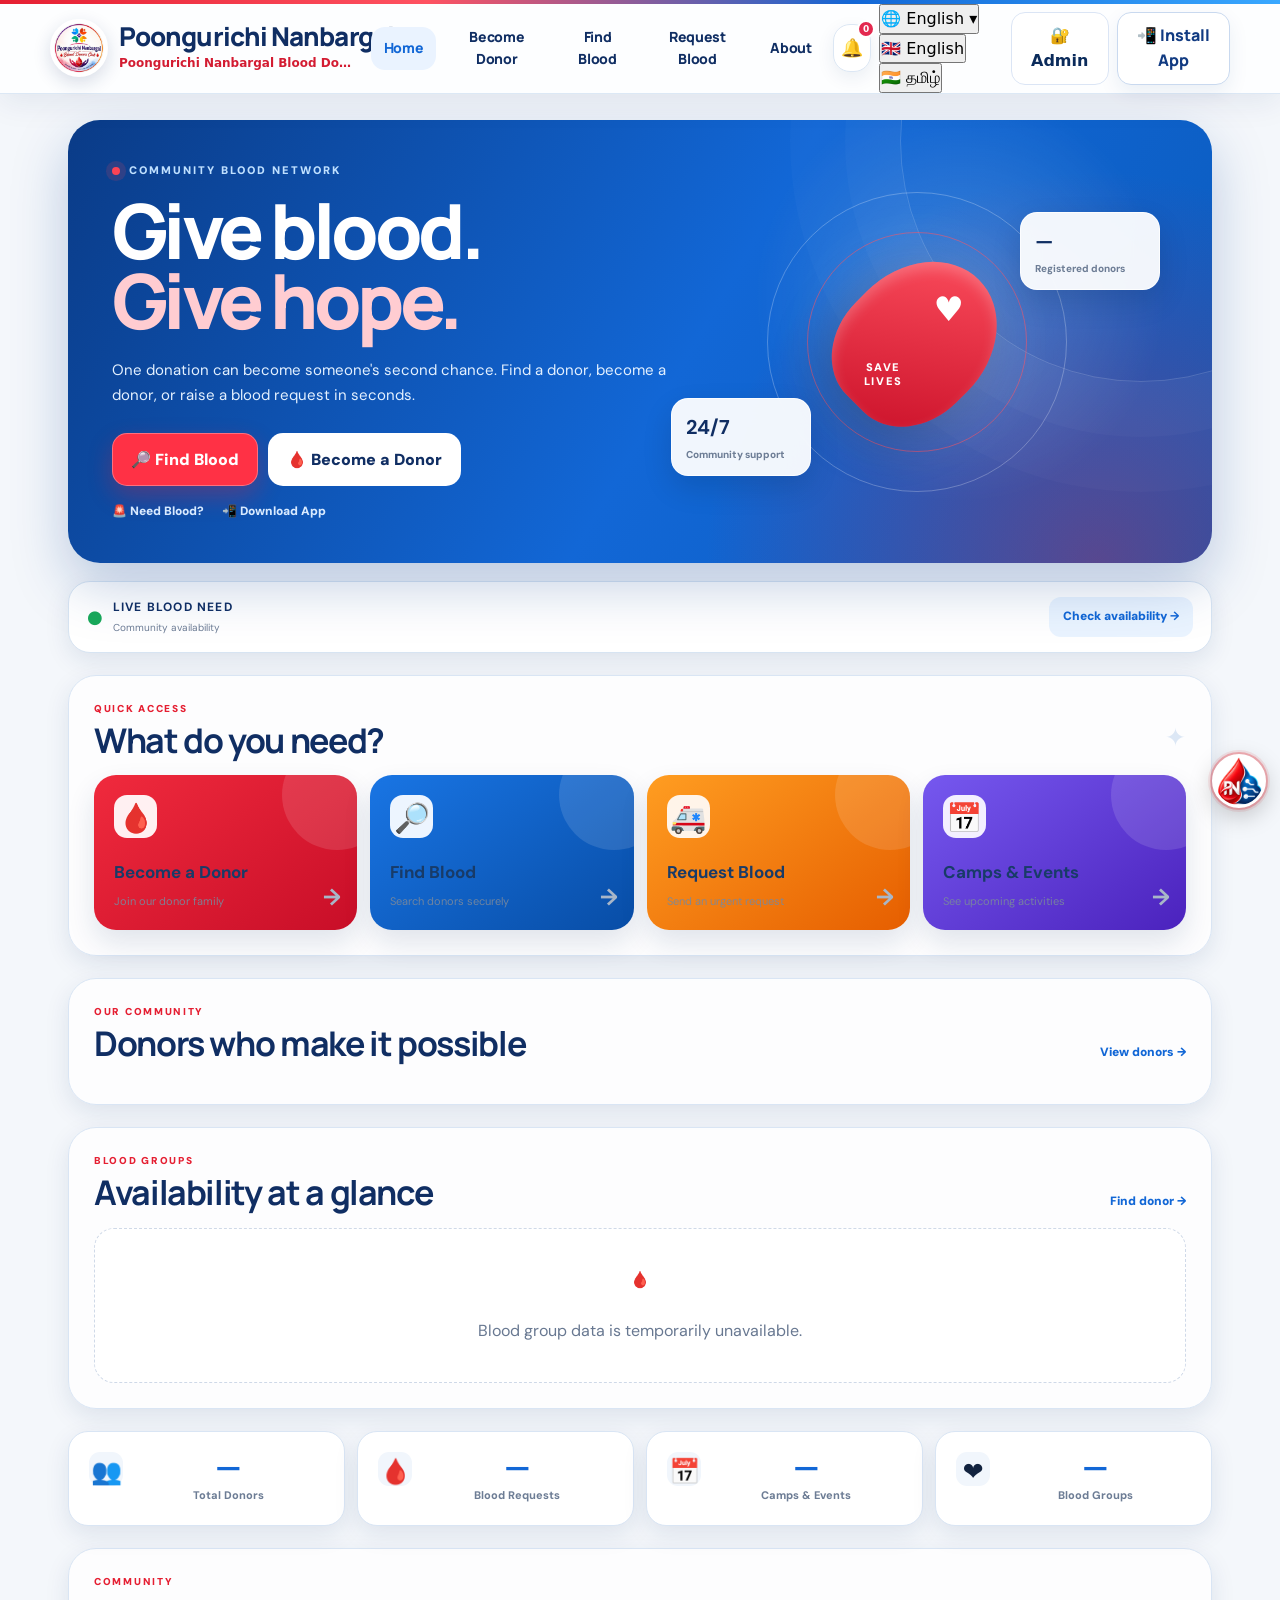
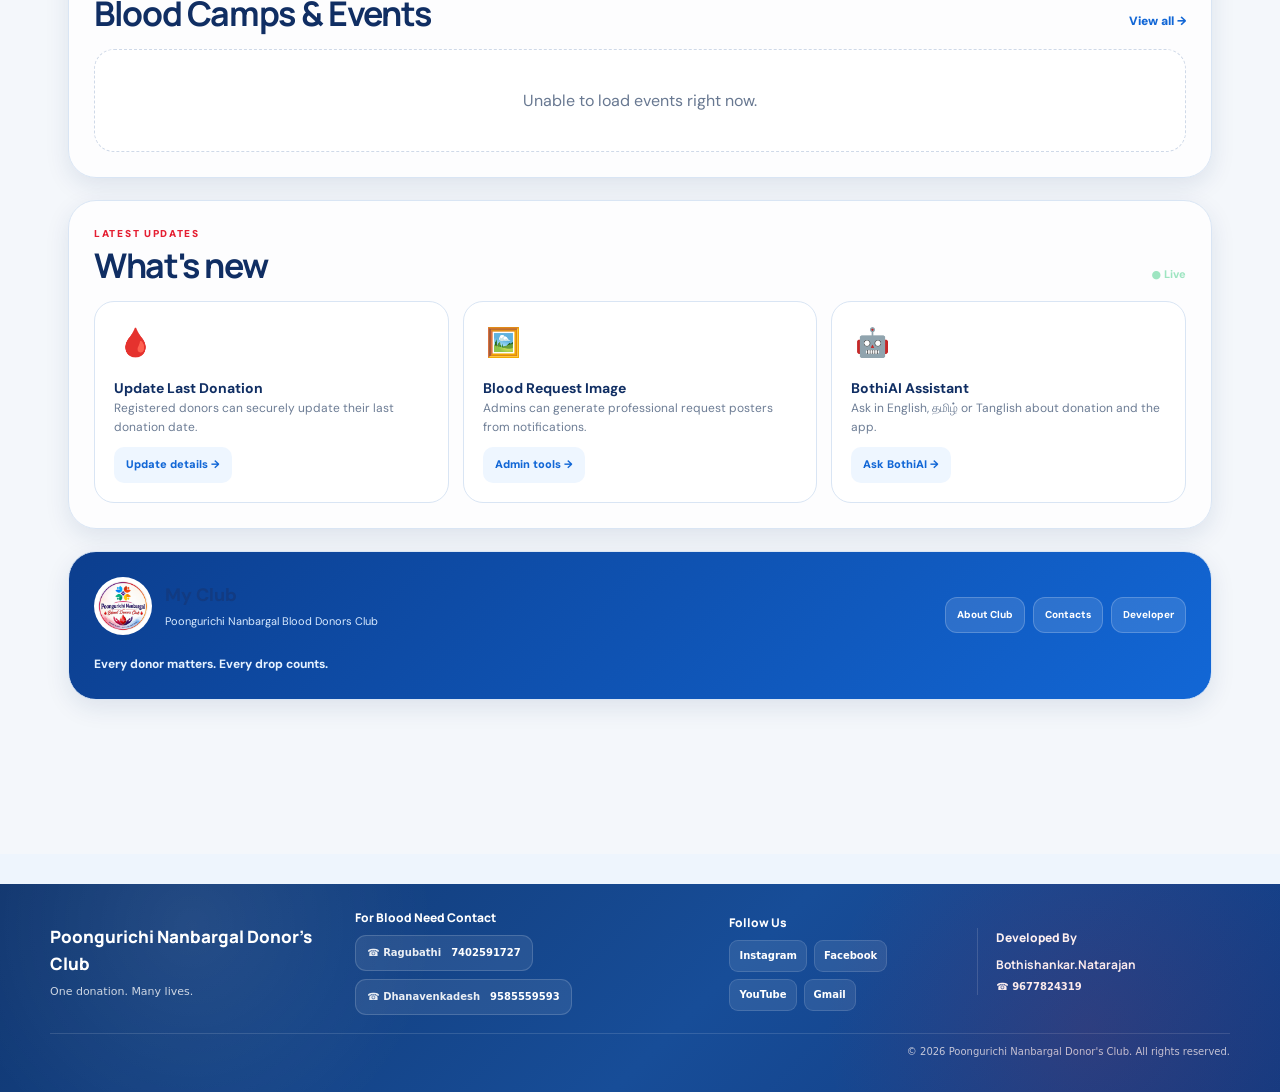
==== commit 6f602956: "Update index.html" ====
--- a/index.html
+++ b/index.html
@@ -55,7 +55,7 @@
   <link rel="preconnect" href="https://fonts.googleapis.com">
   <link rel="preconnect" href="https://fonts.gstatic.com" crossorigin>
   <link href="https://fonts.googleapis.com/css2?family=DM+Sans:wght@400;500;600;700&family=Manrope:wght@500;600;700;800&display=swap" rel="stylesheet">
-  <link rel="stylesheet" href="style.css?v=20260909-redesign-1">
+  <link rel="stylesheet" href="style.css?v=20260909-final-1">
   <style>
     .donor-photo-preview{display:flex;align-items:center;gap:12px;margin-top:10px;padding:10px 12px;border:1px solid #dbe5f0;border-radius:14px;background:#f7fbff;color:#123b82;font-weight:700}
     .donor-photo-preview img{width:64px;height:76px;object-fit:cover;border-radius:10px;border:2px solid #d7e2ef}
@@ -129,57 +129,6 @@
   @media(prefers-reduced-motion:reduce){*,*::before,*::after{animation-duration:.01ms!important;animation-iteration-count:1!important;scroll-behavior:auto!important;transition-duration:.01ms!important}.pn-premium-loader{display:none}.pn-reveal{opacity:1;transform:none}}
 </style>
 
-
-<style id="pn-final-mobile-bugfix">
-/* Prevent JavaScript/style source from ever becoming visible */
-script, style { display:none !important; }
-
-/* Never allow a desktop-width table to destroy mobile interaction */
-#adminDonorTable{
-  width:100% !important;
-  max-width:100% !important;
-  overflow-x:auto !important;
-  overflow-y:hidden !important;
-  -webkit-overflow-scrolling:touch !important;
-  touch-action:pan-x pan-y !important;
-  overscroll-behavior-x:contain !important;
-  scrollbar-width:thin !important;
-}
-#adminDonorTable > table,
-#adminDonorTable table{
-  min-width:980px !important;
-  width:max-content !important;
-  max-width:none !important;
-}
-#adminDonorTable .admin-table{
-  display:table !important;
-  table-layout:auto !important;
-}
-#adminDonorTable th,
-#adminDonorTable td{
-  white-space:nowrap !important;
-}
-
-/* Keep the application interactive above visual layers */
-button, a, input, select, textarea, [role="button"]{
-  pointer-events:auto !important;
-}
-
-/* Mobile content must remain inside the viewport */
-html,body{
-  max-width:100% !important;
-  overflow-x:hidden !important;
-}
-@media (max-width:700px){
-  #adminDonorTable{
-    margin-left:0 !important;
-    margin-right:0 !important;
-    width:100% !important;
-  }
-  #adminDonorTable::-webkit-scrollbar{height:8px}
-}
-</style>
-
 </head>
 
 
@@ -367,23 +316,80 @@
          ===================================================== -->
 
     <section id="page-home" class="page-section active">
-  <div class="pnx-home">
-    <div class="pnx-top-brand">
-      <div class="pnx-brand-left"><img src="icons/poongurichi-logo.jpeg" alt="Poongurichi Nanbargal"><div><b>Poongurichi Nanbargal</b><strong>Blood Donors Club</strong><span>One Donation. Many Lives. ❤️</span></div></div>
-      <div class="pnx-brand-slogan">Together We Save Lives<br><small>A Small Act Can Create A Big Difference</small></div>
-      <div class="pnx-brand-actions"><span>🩸<small>DONATE<br>BLOOD</small></span><span>❤️<small>SHARE<br>HOPE</small></span><span>👥<small>BUILD<br>COMMUNITY</small></span><span>✦<small>INSPIRE<br>LIVES</small></span></div>
-    </div>
-    <section class="pnx-hero">
-      <div class="pnx-hero-copy"><span class="pnx-pill">❤️ ONE DONATION • MANY LIVES</span><h1>Together<br><em>We Save Lives</em></h1><p>Be the reason someone gets a second chance. Your one small act can make a life-changing difference.</p><div class="pnx-hero-buttons"><button onclick="goTo('donor')">🩸 Become a Donor</button><button onclick="goTo('find')">🔎 Find a Donor</button></div><div class="pnx-mini-stats"><div><b id="heroDonorCount">—</b><span>Total Donors</span></div><div><b id="statRequests">—</b><span>Blood Requests</span></div><div><b id="statEvents">—</b><span>Camps & Events</span></div></div></div>
-      <div class="pnx-hero-art"><div class="pnx-orbit"></div><div class="pnx-drop">♥</div><div class="pnx-heart-line">⌁━━━━━━♥━━━━━━⌁</div><div class="pnx-art-caption">Every drop<br><strong>can save a life.</strong></div></div>
-    </section>
-    <section class="pnx-quick"><button onclick="goTo('donor')"><i>🩸</i><b>Become a Donor</b><small>Join our life-saving community</small></button><button onclick="goTo('find')"><i>🔎</i><b>Find Blood</b><small>Search donors securely</small></button><button onclick="goTo('request')"><i>🚑</i><b>Blood Request</b><small>Send an urgent request</small></button><button onclick="goTo('events')"><i>📅</i><b>Update & Camps</b><small>Stay connected with the club</small></button></section>
-    <section class="pnx-panel pnx-community"><div class="pnx-heading"><div><span>OUR COMMUNITY</span><h2>Donors who make it possible</h2></div><button onclick="goTo('find')">View donors →</button></div><div id="donorPhotoGallery" class="pnx-gallery"><div class="pnx-loading">Loading donor community…</div></div></section>
-    <section class="pnx-panel"><div class="pnx-heading"><div><span>BLOOD AVAILABILITY</span><h2>Find the group you need</h2></div><button onclick="goTo('find')">Find donor →</button></div><div id="bloodGrid" class="pnx-blood-grid"><div class="pnx-loading">Loading blood groups…</div></div></section>
-    <section class="pnx-wide-stats"><div><i>👥</i><b id="statDonors">—</b><span>Total Donors</span></div><div><i>🩸</i><b id="statRequests2">—</b><span>Blood Requests</span></div><div><i>📅</i><b id="statEvents2">—</b><span>Camps & Events</span></div><div><i>❤️</i><b id="statGroups">—</b><span>Blood Groups</span></div></section>
-    <section class="pnx-panel"><div class="pnx-heading"><div><span>COMMUNITY</span><h2>Blood Camps & Events</h2></div><button onclick="showAllEvents()">View all →</button></div><div id="eventsContainer" class="pnx-events"><div class="pnx-loading">Loading events…</div></div></section>
-    <section class="pnx-panel"><div class="pnx-heading"><div><span>LATEST UPDATES</span><h2>What's new</h2></div><div class="pnx-live">● LIVE</div></div><div class="pnx-updates"><article><i>🩸</i><b>Update Last Donation</b><p>Registered donors can securely update their last donation date.</p><button onclick="document.querySelector('.pn-self-update-btn')?.click()">Update details →</button></article><article><i>🚨</i><b>Blood Request Support</b><p>Raise a request and connect with the donor community.</p><button onclick="goTo('request')">Request blood →</button></article><article><i>🤖</i><b>BothiAI Assistant</b><p>Ask in English, தமிழ் or Tanglish.</p><button onclick="document.getElementById('pn-bot-toggle')?.click()">Ask BothiAI →</button></article></div></section>
-    <section class="pnx-footer-club"><img src="icons/poongurichi-logo.jpeg"><div><b>Poongurichi Nanbargal Blood Donors Club</b><span>Service to Humanity is Service to God ❤️</span></div><button onclick="goTo('about')">My Club →</button></section>
+  <div class="pn-home-v2">
+      <section class="pn2-hero">
+        <div class="pn2-hero-copy">
+          <div class="pn2-kicker"><i></i> COMMUNITY BLOOD NETWORK</div>
+          <h1>Give blood.<br><em>Give hope.</em></h1>
+          <p>One donation can become someone's second chance. Find a donor, become a donor, or raise a blood request in seconds.</p>
+          <div class="pn2-hero-actions">
+            <button type="button" class="pn2-btn pn2-btn-primary" onclick="goTo('find')">🔎 Find Blood</button>
+            <button type="button" class="pn2-btn pn2-btn-white" onclick="goTo('donor')">🩸 Become a Donor</button>
+          </div>
+          <div class="pn2-hero-links">
+            <button type="button" onclick="goTo('request')">🚨 Need Blood?</button>
+            <button type="button" onclick="installAppNow()">📲 Download App</button>
+          </div>
+        </div>
+        <div class="pn2-hero-art" aria-hidden="true">
+          <div class="pn2-glow"></div><div class="pn2-ring pn2-ring-a"></div><div class="pn2-ring pn2-ring-b"></div>
+          <div class="pn2-drop"><span>♥</span><small>SAVE<br>LIVES</small></div>
+          <div class="pn2-mini-card pn2-mini-top"><b id="heroDonorCount">—</b><span>Registered donors</span></div>
+          <div class="pn2-mini-card pn2-mini-bottom"><b>24/7</b><span>Community support</span></div>
+        </div>
+      </section>
+
+      <section class="pn2-live" aria-label="Blood availability">
+        <div class="pn2-live-title"><span>●</span><div><strong>LIVE BLOOD NEED</strong><small>Community availability</small></div></div>
+        <button type="button" onclick="goTo('find')">Check availability <b>→</b></button>
+      </section>
+
+      <section class="pn2-section pn2-actions-section">
+        <div class="pn2-section-head"><div><span>QUICK ACCESS</span><h2>What do you need?</h2></div><div class="pn2-head-mark">✦</div></div>
+        <div class="pn2-action-grid">
+          <button type="button" class="pn2-action pn2-action-red" onclick="goTo('donor')"><i>🩸</i><strong>Become a Donor</strong><small>Join our donor family</small><b>→</b></button>
+          <button type="button" class="pn2-action pn2-action-blue" onclick="goTo('find')"><i>🔎</i><strong>Find Blood</strong><small>Search donors securely</small><b>→</b></button>
+          <button type="button" class="pn2-action pn2-action-orange" onclick="goTo('request')"><i>🚑</i><strong>Request Blood</strong><small>Send an urgent request</small><b>→</b></button>
+          <button type="button" class="pn2-action pn2-action-purple" onclick="goTo('events')"><i>📅</i><strong>Camps & Events</strong><small>See upcoming activities</small><b>→</b></button>
+        </div>
+      </section>
+
+      <section class="pn2-section pn2-community-section">
+        <div class="pn2-section-head"><div><span>OUR COMMUNITY</span><h2>Donors who make it possible</h2></div><button type="button" onclick="goTo('find')">View donors →</button></div>
+        <div id="donorPhotoGallery" class="pn2-donor-gallery"><div class="pn2-loading">Loading donor community…</div></div>
+      </section>
+
+      <section class="pn2-blood-section">
+        <div class="pn2-section-head"><div><span>BLOOD GROUPS</span><h2>Availability at a glance</h2></div><button type="button" onclick="goTo('find')">Find donor →</button></div>
+        <div id="bloodGrid" class="pn2-blood-grid"><div class="pn2-loading">Loading blood groups…</div></div>
+      </section>
+
+      <section class="pn2-stats">
+        <div><i>👥</i><b id="statDonors">—</b><span>Total Donors</span></div>
+        <div><i>🩸</i><b id="statRequests">—</b><span>Blood Requests</span></div>
+        <div><i>📅</i><b id="statEvents">—</b><span>Camps & Events</span></div>
+        <div><i>❤️</i><b id="statGroups">—</b><span>Blood Groups</span></div>
+      </section>
+
+      <section class="pn2-section pn2-events-section">
+        <div class="pn2-section-head"><div><span>COMMUNITY</span><h2>Blood Camps & Events</h2></div><button type="button" onclick="showAllEvents()">View all →</button></div>
+        <div id="eventsContainer" class="pn2-events"><div class="pn2-loading">Loading events…</div></div>
+      </section>
+
+      <section class="pn2-updates">
+        <div class="pn2-section-head"><div><span>LATEST UPDATES</span><h2>What's new</h2></div><div class="pn2-live-dot">● Live</div></div>
+        <div class="pn2-update-grid">
+          <article><i>🩸</i><b>Update Last Donation</b><p>Registered donors can securely update their last donation date.</p><button type="button" onclick="document.querySelector('.pn-self-update-btn')?.click()">Update details →</button></article>
+          <article><i>🖼️</i><b>Blood Request Image</b><p>Admins can generate professional request posters from notifications.</p><button type="button" onclick="goTo('admin')">Admin tools →</button></article>
+          <article><i>🤖</i><b>BothiAI Assistant</b><p>Ask in English, தமிழ் or Tanglish about donation and the app.</p><button type="button" onclick="document.getElementById('pn-bot-toggle')?.click()">Ask BothiAI →</button></article>
+        </div>
+      </section>
+
+      <section class="pn2-club">
+        <div class="pn2-club-brand"><img src="icons/poongurichi-logo.jpeg" alt="PNBDC"><div><b>My Club</b><span>Poongurichi Nanbargal Blood Donors Club</span></div></div>
+        <div class="pn2-club-links"><button onclick="goTo('about')">About Club</button><button onclick="goTo('about')">Contacts</button><button onclick="goTo('about')">Developer</button></div>
+        <p>Every donor matters. Every drop counts.</p>
+      </section>
   </div>
 </section>
 
@@ -1788,11 +1794,3802 @@
        ======================================================= -->
 
   <!-- SheetJS: Excel import/export for Admin donor management -->
+  <script src="https://cdn.sheetjs.com/xlsx-0.20.3/package/dist/xlsx.full.min.js"></script>
+  <script src="app.js?v=20260909-final-1"></script>
+<script>
+(function(){
+  window.addEventListener("load", function(){
+    var api=window.BloodDonationAPI;
+    var required=["createSubAdmin","getAdminUsers","updateSubAdmin","setSubAdminStatus","deleteSubAdmin","getAdminDonors"];
+    var missing=required.filter(function(k){return !api || typeof api[k]!=="function";});
+    if(missing.length){
+      console.error("PNBDC API bridge missing:", missing);
+      var el=document.getElementById("adminManagementCard");
+      if(el){
+        var m=document.createElement("div");
+        m.className="form-message error";
+        m.textContent="System update required. Please refresh once or upload the latest PNBDC package. Missing: "+missing.join(", ");
+        el.insertBefore(m, el.firstChild);
+      }
+    }
+  });
+})();
+</script>
+
+
   <!-- =======================================================
        PREMIUM V2 JAVASCRIPT
        ======================================================= -->
 
-  <!-- PNBDC BothiAI Assistant — EXACT APPROVED CHAT UI -->
+  <script>
+
+    /* =========================================================
+       GLOBAL
+       ========================================================= */
+
+    const bloodGroups = [
+      "A+",
+      "A-",
+      "B+",
+      "B-",
+      "AB+",
+      "AB-",
+      "O+",
+      "O-"
+    ];
+
+
+    /* =========================================================
+       NAVIGATION
+       ========================================================= */
+
+    function goTo(page) {
+
+      /* Admin dashboard is protected by the existing admin session. */
+      if (page === "admin" && !adminIsLoggedIn()) {
+        openAdmin();
+        return;
+      }
+
+      document
+        .querySelectorAll(".page-section")
+        .forEach(section => {
+          section.classList.remove("active");
+        });
+
+
+      const target =
+        document.getElementById(
+          "page-" + page
+        );
+
+
+      if (target) {
+        target.classList.add("active");
+      }
+
+      if (page === "admin" && adminIsLoggedIn()) {
+        // Admin opens on the Donors tab; individual buttons switch tabs without exposing other panels.
+        setTimeout(() => adminJumpTo("donors"), 0);
+      }
+
+      document
+        .querySelectorAll(".nav-link")
+        .forEach(button => {
+
+          button.classList.toggle(
+            "active",
+            button.dataset.page === page
+          );
+
+        });
+
+
+      document
+        .querySelectorAll(".mobile-nav-btn")
+        .forEach(button => {
+
+          button.classList.toggle(
+            "active",
+            button.dataset.mobilePage === page
+          );
+
+        });
+
+
+      window.scrollTo({
+        top: 0,
+        behavior: "smooth"
+      });
+
+
+      if (page === "find") {
+        setTimeout(() => {
+
+          const result =
+            document.getElementById(
+              "donorResults"
+            );
+
+          if (
+            result &&
+            result.children.length === 0
+          ) {
+            result.innerHTML =
+              '<div class="loading">Search for available donors.</div>';
+          }
+
+        }, 50);
+      }
+
+    }
+
+
+    /* =========================================================
+       TOAST
+       ========================================================= */
+
+    let toastTimer;
+
+    function toast(message) {
+
+      const element =
+        document.getElementById("toast");
+
+      element.textContent = message;
+
+      element.classList.add("show");
+
+      clearTimeout(toastTimer);
+
+      toastTimer =
+        setTimeout(() => {
+          element.classList.remove("show");
+        }, 3000);
+
+    }
+
+
+    /* =========================================================
+       SAFE VALUE
+       ========================================================= */
+
+    function value(obj, ...keys) {
+
+      for (const key of keys) {
+
+        if (
+          obj &&
+          obj[key] !== undefined &&
+          obj[key] !== null &&
+          obj[key] !== ""
+        ) {
+          return obj[key];
+        }
+
+      }
+
+      return "";
+
+    }
+
+
+    /* =========================================================
+       DASHBOARD
+       ========================================================= */
+
+    async function loadDashboard() {
+      try {
+        if (!window.BloodDonationAPI) {
+          throw new Error("BloodDonationAPI is not available.");
+        }
+
+        let stats = {};
+        let donors = [];
+        let requests = [];
+        let events = [];
+
+        try {
+          const result = await BloodDonationAPI.getDashboardStats();
+          stats = result?.stats || result?.data || result || {};
+        } catch (statsError) {
+          console.warn("Dashboard stats failed; loading database tables directly.", statsError);
+
+          const [d, r, e] = await Promise.all([
+            BloodDonationAPI.getDonors(),
+            BloodDonationAPI.getBloodRequests(),
+            BloodDonationAPI.getEvents()
+          ]);
+
+          donors = Array.isArray(d) ? d : [];
+          requests = Array.isArray(r) ? r : [];
+          events = Array.isArray(e) ? e : [];
+
+          stats = {
+            totalDonors: donors.length,
+            openRequests: requests.filter(x =>
+              String(value(x, "Status", "status")).toLowerCase() !== "closed"
+            ).length,
+            totalRequests: requests.length,
+            bloodGroups: new Set(
+              donors.map(x =>
+                String(value(x, "Blood_Group", "bloodGroup", "BloodGroup")).trim()
+              ).filter(Boolean)
+            ).size,
+            events: events.length
+          };
+        }
+
+        const donorCount = Number(
+          value(stats, "totalDonors", "registeredDonors", "donors", "Registered_Donors")
+        ) || donors.length;
+
+        let requestCount = Number(
+          value(stats, "openRequests", "totalRequests", "activeRequests", "bloodRequests",
+            "requests", "Open_Requests", "Total_Requests", "Active_Requests")
+        );
+
+        /* If the stats endpoint is from an older deployment or returns
+           zero without the request table, verify the request count once. */
+        if (!Number.isFinite(requestCount) || requestCount < 0) {
+          requestCount = requests.length;
+        }
+
+        const groupCount = Number(
+          value(stats, "bloodGroups", "groups", "Blood_Groups")
+        ) || (
+          donors.length
+            ? new Set(
+                donors.map(x =>
+                  String(value(x, "Blood_Group", "bloodGroup", "BloodGroup")).trim()
+                ).filter(Boolean)
+              ).size
+            : 0
+        );
+
+        const eventCount = Number(
+          value(stats, "events", "totalEvents", "camps", "Events")
+        ) || events.length;
+
+        document.getElementById("statDonors").textContent = donorCount;
+        document.getElementById("statRequests").textContent = requestCount;
+        document.getElementById("statGroups").textContent = groupCount;
+        document.getElementById("statEvents").textContent = eventCount;
+        document.getElementById("heroDonorCount").textContent = donorCount;
+
+      } catch (error) {
+        console.error("Database/dashboard error:", error);
+        ["statDonors","statRequests","statGroups","statEvents","heroDonorCount"]
+          .forEach(id => {
+            const el = document.getElementById(id);
+            if (el) el.textContent = "—";
+          });
+      }
+    }
+
+
+    /* =========================================================
+       BLOOD GROUP COUNTS
+       ========================================================= */
+
+    async function loadBloodGroups() {
+
+      const container =
+        document.getElementById(
+          "bloodGrid"
+        );
+
+
+      try {
+
+        const donors =
+          await BloodDonationAPI.getDonors();
+
+
+        const counts = {};
+
+        bloodGroups.forEach(group => {
+          counts[group] = 0;
+        });
+
+
+        donors.forEach(donor => {
+
+          const group =
+            String(
+              value(
+                donor,
+                "Blood_Group",
+                "bloodGroup",
+                "BloodGroup"
+              )
+            )
+            .trim()
+            .toUpperCase();
+
+
+          if (
+            Object.prototype.hasOwnProperty.call(
+              counts,
+              group
+            )
+          ) {
+            counts[group]++;
+          }
+
+        });
+
+
+        container.innerHTML =
+          bloodGroups
+            .map(group => {
+
+              const count =
+                counts[group] || 0;
+
+
+              return `
+
+                <div class="blood-card">
+
+                  <div class="blood-drop">
+                    🩸
+                  </div>
+
+                  <div class="blood-type">
+                    ${escapeHtml(group)}
+                  </div>
+
+                  <div class="blood-count">
+                    ${count}
+                  </div>
+
+                  <div class="blood-members">
+                    ${count === 1 ? "Member" : "Members"}
+                  </div>
+
+                </div>
+
+              `;
+
+            })
+            .join("");
+
+      } catch (error) {
+
+        console.error(
+          "Blood groups database error:",
+          error
+        );
+
+        container.innerHTML = `
+          <div class="empty-events" style="grid-column:1/-1">
+            🩸<br><br>
+            Blood group data is temporarily unavailable.
+          </div>
+        `;
+
+      }
+
+    }
+
+
+    /* =========================================================
+       EVENTS
+       ========================================================= */
+
+    let cachedEvents = [];
+
+
+    async function loadEvents() {
+
+      const container =
+        document.getElementById(
+          "eventsContainer"
+        );
+
+
+      try {
+
+        const result =
+          await BloodDonationAPI.getEvents();
+
+
+        cachedEvents =
+          Array.isArray(result)
+            ? result
+            : (
+                result?.events ||
+                result?.data ||
+                result?.result ||
+                []
+              );
+
+        if (!Array.isArray(cachedEvents)) {
+          cachedEvents = [];
+        }
+
+
+        /*
+          Only show active/upcoming events when
+          status is available.
+        */
+
+        const today =
+          new Date();
+
+        const events =
+          cachedEvents
+            .filter(event => {
+
+              const status =
+                String(
+                  value(
+                    event,
+                    "Status",
+                    "status"
+                  )
+                )
+                .toLowerCase();
+
+
+              if (
+                status &&
+                [
+                  "cancelled",
+                  "canceled",
+                  "deleted",
+                  "inactive",
+                  "archived",
+                  "draft",
+                  "removed"
+                ].includes(status)
+              ) {
+                return false;
+              }
+
+
+              const dateText =
+                value(
+                  event,
+                  "Event_Date",
+                  "eventDate",
+                  "EventDate"
+                );
+
+
+              if (!dateText) {
+                return true;
+              }
+
+
+              const date =
+                parseLocalDate(dateText);
+
+
+              if (!date) {
+                return true;
+              }
+
+
+              return date >=
+                new Date(
+                  today.getFullYear(),
+                  today.getMonth(),
+                  today.getDate()
+                );
+
+            })
+            .sort((a, b) => {
+              const da = value(a, "Event_Date", "eventDate", "EventDate");
+              const db = value(b, "Event_Date", "eventDate", "EventDate");
+
+              if (!da && !db) return 0;
+              if (!da) return 1;
+              if (!db) return -1;
+
+              const parsedA = parseLocalDate(da);
+              const parsedB = parseLocalDate(db);
+              const ta = parsedA ? parsedA.getTime() : Number.MAX_SAFE_INTEGER;
+              const tb = parsedB ? parsedB.getTime() : Number.MAX_SAFE_INTEGER;
+
+              if (Number.isNaN(ta) && Number.isNaN(tb)) return 0;
+              if (Number.isNaN(ta)) return 1;
+              if (Number.isNaN(tb)) return -1;
+
+              return ta - tb;
+            })
+            .slice(0, 1);
+
+
+        if (!events.length) {
+
+          container.innerHTML = `
+
+            <div class="empty-events"
+                 style="grid-column:1/-1">
+
+              ❤️
+
+              <br><br>
+
+              No upcoming events
+              are currently available.
+
+            </div>
+
+          `;
+
+          return;
+
+        }
+
+
+        container.innerHTML =
+          events
+            .map(renderEvent)
+            .join("");
+
+      } catch (error) {
+
+        console.error(
+          "Events error:",
+          error
+        );
+
+
+        container.innerHTML = `
+
+          <div class="empty-events"
+               style="grid-column:1/-1">
+
+            Unable to load events right now.
+
+          </div>
+
+        `;
+
+      }
+
+    }
+
+
+    function renderEvent(event) {
+
+      const title =
+        value(
+          event,
+          "Title",
+          "title",
+          "Event_Title"
+        ) ||
+        "Blood Donation Camp";
+
+
+      const date =
+        value(
+          event,
+          "Event_Date",
+          "eventDate",
+          "EventDate"
+        );
+
+
+      const location =
+        value(
+          event,
+          "Location",
+          "location"
+        ) ||
+        "Poongurichi";
+
+
+      const image =
+        value(
+          event,
+          "Image_URL",
+          "imageUrl",
+          "ImageURL"
+        );
+
+
+      const description =
+        value(
+          event,
+          "Description",
+          "description"
+        ) ||
+        "Join us and help save lives in our community.";
+
+
+      const status =
+        value(
+          event,
+          "Status",
+          "status"
+        ) ||
+        "Upcoming";
+
+
+      return `
+
+        <article class="event-card">
+
+          <div class="event-image-wrap">
+
+            ${
+              image
+              ? `
+                <img
+                  class="event-image"
+                  src="${escapeAttribute(image)}"
+                  alt="${escapeAttribute(title)}"
+                  loading="lazy"
+                  onerror="this.style.display='none';this.nextElementSibling.style.display='flex';"
+                >
+
+                <div
+                  class="event-placeholder"
+                  style="display:none"
+                >
+                  🩸
+                </div>
+              `
+              : `
+                <div class="event-placeholder">
+                  🩸
+                </div>
+              `
+            }
+
+          </div>
+
+
+          <div class="event-body">
+
+            <h3 class="event-title">
+              ${escapeHtml(title)}
+            </h3>
+
+
+            <div class="event-meta">
+
+              ${
+                date
+                ? `
+                  <span>
+                    📅
+                    ${escapeHtml(formatDate(date))}
+                  </span>
+                `
+                : ""
+              }
+
+
+              <span>
+                📍
+                ${escapeHtml(location)}
+              </span>
+
+            </div>
+
+
+            <p class="event-description">
+              ${escapeHtml(description)}
+            </p>
+
+
+            <span class="event-status">
+              ${escapeHtml(status)}
+            </span>
+
+          </div>
+
+        </article>
+
+      `;
+
+    }
+
+
+    function parseLocalDate(value) {
+      const text = String(value ?? "").trim();
+      const match = text.match(/^(\d{4})-(\d{1,2})-(\d{1,2})/);
+      if (match) {
+        const date = new Date(Number(match[1]), Number(match[2]) - 1, Number(match[3]));
+        return Number.isNaN(date.getTime()) ? null : date;
+      }
+      const date = new Date(text);
+      return Number.isNaN(date.getTime()) ? null : date;
+    }
+
+    function formatDate(value) {
+
+      const date =
+        parseLocalDate(value);
+
+
+      if (
+        Number.isNaN(
+          date.getTime()
+        )
+      ) {
+        return String(value);
+      }
+
+
+      return date.toLocaleDateString(
+        "en-IN",
+        {
+          day: "2-digit",
+          month: "short",
+          year: "numeric"
+        }
+      );
+
+    }
+
+
+    async function showAllEvents() {
+      const container = document.getElementById("eventsContainer");
+      if (!container) return;
+
+      container.innerHTML = `
+        <div class="loading" style="grid-column:1/-1">
+          <span class="spinner"></span>
+          Loading all events...
+        </div>
+      `;
+
+      try {
+        const result = await BloodDonationAPI.getEvents();
+
+        const freshEvents = Array.isArray(result)
+          ? result
+          : (
+              result?.events ||
+              result?.data ||
+              result?.result ||
+              []
+            );
+
+        cachedEvents = Array.isArray(freshEvents) ? freshEvents : [];
+
+        const activeEvents = cachedEvents.filter(event => {
+          const status = String(
+            value(event, "Status", "status")
+          ).trim().toLowerCase();
+
+          return ![
+            "cancelled",
+            "canceled",
+            "deleted",
+            "inactive",
+            "removed"
+          ].includes(status);
+        });
+
+        if (!activeEvents.length) {
+          container.innerHTML = `
+            <div class="empty-events" style="grid-column:1/-1">
+              ❤️
+              <br><br>
+              No events are currently available.
+            </div>
+          `;
+          toast("No events are currently available.");
+          return;
+        }
+
+        container.innerHTML = activeEvents
+          .map(renderEvent)
+          .join("");
+
+        toast(`${activeEvents.length} event(s) loaded.`);
+      } catch (error) {
+        console.error("View all events error:", error);
+
+        const fallbackEvents = (Array.isArray(cachedEvents)
+          ? cachedEvents
+          : []
+        ).filter(event => {
+          const status = String(
+            value(event, "Status", "status")
+          ).trim().toLowerCase();
+
+          return ![
+            "cancelled",
+            "canceled",
+            "deleted",
+            "inactive",
+            "removed"
+          ].includes(status);
+        });
+
+        if (fallbackEvents.length) {
+          container.innerHTML = fallbackEvents
+            .map(renderEvent)
+            .join("");
+          toast(`${fallbackEvents.length} event(s) loaded.`);
+          return;
+        }
+
+        container.innerHTML = `
+          <div class="empty-events" style="grid-column:1/-1">
+            Unable to load events right now.
+          </div>
+        `;
+      }
+    }
+
+
+    /* =========================================================
+       DONOR PHOTO LOCAL CACHE
+       ========================================================= */
+    let __pendingDonorPhotoDataUrl = "";
+    function donorPhotoCacheKey(donorId) { return "poongurichi_donor_photo_" + String(donorId || "").trim(); }
+    async function makeDonorPhotoDataUrl(file) {
+      return await new Promise((resolve, reject) => {
+        const reader = new FileReader();
+        reader.onload = () => {
+          const img = new Image();
+          img.onload = () => {
+            const maxW=600, maxH=750, scale=Math.min(1,maxW/img.width,maxH/img.height);
+            const c=document.createElement("canvas"); c.width=Math.max(1,Math.round(img.width*scale)); c.height=Math.max(1,Math.round(img.height*scale));
+            const cx=c.getContext("2d"); if(!cx) return reject(new Error("Unable to prepare donor photo."));
+            cx.drawImage(img,0,0,c.width,c.height); resolve(c.toDataURL("image/jpeg",0.82));
+          };
+          img.onerror=()=>reject(new Error("Unable to read donor photo."));
+          img.src=String(reader.result||"");
+        };
+        reader.onerror=reject; reader.readAsDataURL(file);
+      });
+    }
+    function getCachedDonorPhoto(donorId) { try { return donorId ? (localStorage.getItem(donorPhotoCacheKey(donorId)) || "") : ""; } catch (_) { return ""; } }
+    function saveCachedDonorPhoto(donorId,dataUrl) { if(!donorId||!dataUrl)return; try{localStorage.setItem(donorPhotoCacheKey(donorId),dataUrl);}catch(_){}}
+
+    /* =========================================================
+       DONOR PHOTO PREVIEW
+       ========================================================= */
+
+    function showRegistrationSuccessCelebration(donorId) {
+      const modal = document.getElementById("registrationSuccessCelebration");
+      const idEl = document.getElementById("successCelebrationDonorId");
+      const confetti = document.getElementById("successConfetti");
+      if (!modal) return;
+      if (idEl) { idEl.hidden = !donorId; idEl.textContent = donorId ? `Donor ID: ${donorId}` : ""; }
+      if (confetti) {
+        confetti.innerHTML = "";
+        for (let i=0;i<28;i++) {
+          const piece=document.createElement("i");
+          piece.style.left=(Math.random()*100)+"%";
+          piece.style.setProperty("--x",((Math.random()-.5)*180)+"px");
+          piece.style.animationDelay=(Math.random()*.35)+"s";
+          piece.style.transform=`rotate(${Math.random()*180}deg)`;
+          confetti.appendChild(piece);
+        }
+      }
+      modal.classList.add("show"); modal.setAttribute("aria-hidden","false");
+      setTimeout(()=>{ modal.classList.remove("show"); modal.setAttribute("aria-hidden","true"); }, 1800);
+    }
+
+    document.getElementById("donorPhotoFile")?.addEventListener("change", function() {
+      const preview = document.getElementById("donorPhotoPreview");
+      const img = document.getElementById("donorPhotoPreviewImage");
+      const file = this.files?.[0];
+      if (!preview || !img) return;
+      if (!file) {
+        preview.hidden = true;
+        img.removeAttribute("src");
+        return;
+      }
+      if (file.size > 5 * 1024 * 1024) {
+        preview.hidden = false;
+        preview.classList.add("error");
+        img.removeAttribute("src");
+        preview.querySelector("span").textContent = "Photo is larger than 5 MB.";
+        return;
+      }
+      preview.classList.remove("error");
+      img.src = URL.createObjectURL(file);
+      preview.querySelector("span").textContent = "Photo ready for ID card";
+      preview.hidden = false;
+    });
+
+
+    window.__NEW_DONOR_ID_CARD_BLOB = null;
+    window.__NEW_DONOR_ID_CARD_FILE = null;
+    window.__ADMIN_DONOR_PAGE = 1;
+
+    /* =========================================================
+       DONOR REGISTRATION
+       ========================================================= */
+
+    document
+      .getElementById("donorForm")
+      .addEventListener(
+        "submit",
+        async function(event) {
+
+          event.preventDefault();
+
+
+          const form =
+            event.target;
+
+          const message =
+            document.getElementById(
+              "donorMessage"
+            );
+
+          if (!form.checkValidity()) {
+            form.reportValidity();
+            message.className = "form-message error";
+            message.textContent = "Please complete all mandatory fields before submitting.";
+            return;
+          }
+
+
+          const data =
+            Object.fromEntries(
+              new FormData(form)
+            );
+
+          // Store the donor's preferred card language. If Tamil text is entered,
+          // the ID card is automatically generated in Tamil even when the app
+          // selector is currently English.
+          data.Language = (typeof detectPNBDCTamilObject === "function" && detectPNBDCTamilObject(data)) ? "ta" : getAppLanguage();
+
+          // The photo file is uploaded separately; the resulting URL is stored with the donor record.
+          delete data.Donor_Photo_File;
+
+          const lastDateEl = document.getElementById("donorLastDonationDate");
+          const newDonorNA = document.getElementById("newDonorNA");
+          const lastDonationDate = String(lastDateEl?.value || "").trim();
+
+          if (!lastDonationDate && !newDonorNA?.checked) {
+            message.className = "form-message error";
+            message.textContent = "Last donation date is required, or select NA for a new donor.";
+            lastDateEl?.focus();
+            return;
+          }
+
+          data.Last_Donation_Date = newDonorNA?.checked ? "NA" : lastDonationDate;
+          data.lastDonationDate = data.Last_Donation_Date;
+
+          const donorName = String(
+            data.Name ||
+            data.name ||
+            data.Donor_Name ||
+            data.DonorName ||
+            ""
+          ).trim();
+
+          if (!donorName) {
+            message.className = "form-message error";
+            message.textContent = "Donor name is required.";
+            form.elements.namedItem("Name")?.focus();
+            return;
+          }
+
+          data.Name = donorName;
+          data.name = donorName;
+          data.Donor_Name = donorName;
+          data.DonorName = donorName;
+
+          const alternateMobile = String(data.Alternate_Mobile || data.alternateMobile || "").replace(/\D/g, "").trim();
+          if (alternateMobile && !/^[6-9]\d{9}$/.test(alternateMobile)) {
+            message.className = "form-message error";
+            message.textContent = "Enter a valid 10-digit alternate mobile number.";
+            form.elements.namedItem("Alternate_Mobile")?.focus();
+            return;
+          }
+          data.Alternate_Mobile = alternateMobile;
+          data.alternateMobile = alternateMobile;
+
+
+          try {
+
+            message.className =
+              "form-message success";
+
+            message.textContent =
+              "Submitting your registration...";
+
+            const photoFile = document.getElementById("donorPhotoFile")?.files?.[0];
+            if (photoFile) {
+              if (photoFile.size > 5 * 1024 * 1024) {
+                throw new Error("Donor photo is too large. Maximum size is 5 MB.");
+              }
+              if (!["image/jpeg","image/png","image/webp"].includes(photoFile.type)) {
+                throw new Error("Please upload a JPG, PNG or WEBP donor photo.");
+              }
+              message.textContent = "Uploading donor photo...";
+              const localPhotoDataUrl = await makeDonorPhotoDataUrl(photoFile);
+              __pendingDonorPhotoDataUrl = localPhotoDataUrl;
+              const base64 = localPhotoDataUrl.split(",")[1] || "";
+              const upload = await BloodDonationAPI.uploadDonorRegistrationPhoto({
+                base64, mimeType: "image/jpeg", fileName: photoFile.name.replace(/\.[^.]+$/, "") + ".jpg"
+              });
+              if (!upload || upload.success === false) throw new Error(upload?.error || "Donor photo upload failed.");
+              data.photoUrl = upload.imageUrl || "";
+              data.Photo_URL = data.photoUrl;
+              data.photoFileId = upload.fileId || upload.fileID || "";
+            }
+
+            const registrationResult = await BloodDonationAPI.registerDonor(data);
+            if (registrationResult && registrationResult.success === false) throw new Error(registrationResult.error || "Registration failed.");
+
+            // Duplicate registration: nothing is saved. Show the existing donor
+            // record and prepare that donor's existing ID card for download.
+            if (registrationResult?.duplicate && registrationResult?.existingDonor) {
+              __pendingDonorPhotoDataUrl = "";
+              const existingDonor = registrationResult.existingDonor;
+              existingDonor.Language = (typeof detectPNBDCTamilObject === "function" && detectPNBDCTamilObject(existingDonor)) ? "ta" : (existingDonor.Language || getAppLanguage());
+              const existingId = String(existingDonor.Donor_ID || existingDonor.donorId || registrationResult.donorId || "").trim();
+              message.className = "form-message error";
+              message.textContent = `⚠️ Data already registered/updated. Existing Donor ID: ${existingId || "—"}`;
+
+              const idAction = document.getElementById("newDonorIdCardAction");
+              const idStatus = document.getElementById("newDonorIdCardStatus");
+              if (idAction) idAction.style.display = "block";
+              if (idStatus) {
+                idStatus.className = "form-message success";
+                idStatus.textContent = "⏳ Existing donor found. Preparing the existing ID card…";
+              }
+              window.__NEW_DONOR_ID_CARD_BLOB = null;
+              window.__NEW_DONOR_ID_CARD_FILE = null;
+              try {
+                const idBlob = await createProfessionalDonorIdCard(existingDonor);
+                const safeName = String(existingDonor.Name || existingDonor.name || "Donor")
+                  .replace(/[^a-z0-9]+/gi, "_").replace(/^_+|_+$/g, "") || "Donor";
+                window.__NEW_DONOR_ID_CARD_BLOB = idBlob;
+                window.__NEW_DONOR_ID_CARD_FILE = new File([idBlob], `${safeName}_Donor_ID_Card.png`, { type: "image/png" });
+                if (idStatus) {
+                  idStatus.className = "form-message success";
+                  idStatus.textContent = `✓ Existing donor ID card is ready — ${existingId || "Donor"}.`;
+                }
+              } catch (cardError) {
+                console.error("Existing donor ID card error:", cardError);
+                if (idStatus) {
+                  idStatus.className = "form-message error";
+                  idStatus.textContent = "Existing donor found, but the ID card could not be prepared. Please try again.";
+                }
+              }
+              form.elements.namedItem("Name")?.focus();
+              return;
+            }
+
+            const registeredDonorId = registrationResult?.donorId || registrationResult?.Donor_ID || "";
+            if (registeredDonorId && __pendingDonorPhotoDataUrl) saveCachedDonorPhoto(registeredDonorId, __pendingDonorPhotoDataUrl);
+            __pendingDonorPhotoDataUrl = "";
+
+            const newlyRegisteredDonor = {
+              ...data,
+              Donor_ID: registeredDonorId,
+              donorId: registeredDonorId,
+              Photo_URL: data.Photo_URL || data.photoUrl || "",
+              photoUrl: data.photoUrl || data.Photo_URL || "",
+              Language: data.Language || getAppLanguage()
+            };
+
+            // Prepare the ID card immediately after the donor is saved.
+            // No popup is used; a download button appears below the Save button.
+            const idAction = document.getElementById("newDonorIdCardAction");
+            const idStatus = document.getElementById("newDonorIdCardStatus");
+            if (idAction) idAction.style.display = "block";
+            if (idStatus) {
+              idStatus.className = "form-message success";
+              idStatus.textContent = "⏳ Preparing your donor ID card…";
+            }
+            window.__NEW_DONOR_ID_CARD_BLOB = null;
+            window.__NEW_DONOR_ID_CARD_FILE = null;
+
+            try {
+              const idBlob = await createProfessionalDonorIdCard(newlyRegisteredDonor);
+              const safeName = String(newlyRegisteredDonor.Name || "Donor")
+                .replace(/[^a-z0-9]+/gi, "_").replace(/^_+|_+$/g, "") || "Donor";
+              window.__NEW_DONOR_ID_CARD_BLOB = idBlob;
+              window.__NEW_DONOR_ID_CARD_FILE = new File([idBlob], `${safeName}_Donor_ID_Card.png`, { type: "image/png" });
+              if (idStatus) {
+                idStatus.className = "form-message success";
+                idStatus.textContent = "✓ Registration saved. ID Card is ready to download.";
+                showRegistrationSuccessCelebration(registeredDonorId);
+              }
+            } catch (cardError) {
+              console.error("New donor ID card error:", cardError);
+              if (idStatus) {
+                idStatus.className = "form-message error";
+                idStatus.textContent = "✓ Registration saved, but ID Card could not be prepared. Please try again.";
+              }
+            }
+
+            form.reset();
+            document.getElementById("donorPhotoPreview")?.setAttribute("hidden", "hidden");
+            await Promise.all([loadDashboard(), loadBloodGroups()]);
+            return;
+
+
+            message.className =
+              "form-message success";
+
+            message.textContent =
+              "Registration successful. Thank you for becoming a donor!";
+
+
+            toast("Donor registration successful ❤️");
+
+          } catch (error) {
+
+            console.error(error);
+
+
+            message.className =
+              "form-message error";
+
+            message.textContent =
+              error.message ||
+              "Unable to register donor.";
+
+          }
+
+        }
+      );
+
+
+    async function downloadNewDonorIdCard() {
+      const blob = window.__NEW_DONOR_ID_CARD_BLOB;
+      const file = window.__NEW_DONOR_ID_CARD_FILE;
+      if (!blob || !file) {
+        toast("ID Card is still preparing. Please wait a moment and try again.");
+        return;
+      }
+      const url = URL.createObjectURL(blob);
+      const a = document.createElement("a");
+      a.href = url;
+      a.download = file.name;
+      document.body.appendChild(a);
+      a.click();
+      a.remove();
+      setTimeout(() => URL.revokeObjectURL(url), 1500);
+      toast("Donor ID Card downloaded successfully.");
+    }
+
+    /* =========================================================
+       SEARCH DONORS
+       ========================================================= */
+
+    async function searchDonors() {
+
+      const container =
+        document.getElementById(
+          "donorResults"
+        );
+
+
+      const bloodGroup =
+        document.getElementById(
+          "searchBloodGroup"
+        ).value;
+
+
+      const district =
+        document.getElementById(
+          "searchDistrict"
+        ).value;
+
+
+      const city =
+        document.getElementById(
+          "searchCity"
+        ).value;
+
+
+      container.innerHTML = `
+
+        <div
+          class="loading"
+          style="grid-column:1/-1"
+        >
+          <span class="spinner"></span>
+          Searching donors...
+        </div>
+
+      `;
+
+
+      try {
+
+        const donors =
+          await BloodDonationAPI.searchDonors({
+
+            bloodGroup,
+            district,
+            city
+
+          });
+
+
+        if (!donors.length) {
+
+          container.innerHTML = `
+
+            <div
+              class="empty-events"
+              style="grid-column:1/-1"
+            >
+
+              🔎
+
+              <br><br>
+
+              No available donors found
+              for your search.
+
+            </div>
+
+          `;
+
+          return;
+
+        }
+
+
+        container.innerHTML =
+          donors
+            .map(renderDonor)
+            .join("");
+
+      } catch (error) {
+
+        console.error(error);
+
+
+        container.innerHTML = `
+
+          <div
+            class="empty-events"
+            style="grid-column:1/-1"
+          >
+
+            Unable to search donors.
+            Please try again.
+
+          </div>
+
+        `;
+
+      }
+
+    }
+
+
+    function maskMobile(mobile) {
+      const digits = String(mobile || "").replace(/\D/g, "");
+      if (!digits) return "";
+      if (digits.length <= 4) return "X".repeat(Math.max(0, digits.length - 1)) + digits.slice(-1);
+      return "X".repeat(Math.max(0, digits.length - 4)) + digits.slice(-4);
+    }
+
+    function renderDonor(donor) {
+
+      const name =
+        value(
+          donor,
+          "Name",
+          "name"
+        ) ||
+        "Blood Donor";
+
+
+      const group =
+        value(
+          donor,
+          "Blood_Group",
+          "bloodGroup",
+          "BloodGroup"
+        ) ||
+        "—";
+
+
+      const mobile =
+        value(
+          donor,
+          "Mobile",
+          "mobile",
+          "Phone"
+        );
+
+      const maskedMobile = maskMobile(mobile);
+
+      const referredBy = value(
+        donor,
+        "Referred_By",
+        "referredBy",
+        "ReferredBy"
+      );
+
+
+      const district =
+        value(
+          donor,
+          "District",
+          "district"
+        );
+
+
+      const city =
+        value(
+          donor,
+          "City",
+          "city"
+        );
+
+
+      const eligibility =
+        donor.eligibility || {};
+
+
+      const initials =
+        name
+          .trim()
+          .split(/\s+/)
+          .slice(0, 2)
+          .map(word =>
+            word.charAt(0)
+          )
+          .join("")
+          .toUpperCase();
+
+
+      return `
+
+        <article class="donor-card">
+
+          <div class="donor-head">
+
+            <div class="donor-avatar">
+              ${escapeHtml(initials)}
+            </div>
+
+            <div>
+
+              <div class="donor-name">
+                ${escapeHtml(name)}
+              </div>
+
+              <div class="donor-group">
+                🩸 ${escapeHtml(group)}
+              </div>
+
+            </div>
+
+          </div>
+
+
+          <div class="donor-details">
+
+            ${
+              mobile
+              ? `
+                <div>
+                  📞 ${escapeHtml(maskedMobile)}
+                </div>
+              `
+              : ""
+            }
+
+
+            ${
+              district || city
+              ? `
+                <div>
+                  📍
+                  ${escapeHtml(
+                    [city, district]
+                      .filter(Boolean)
+                      .join(", ")
+                  )}
+                </div>
+              `
+              : ""
+            }
+
+            ${
+              referredBy
+              ? `
+                <div>
+                  👤 Referred by: ${escapeHtml(referredBy)}
+                </div>
+              `
+              : ""
+            }
+
+          </div>
+
+
+          <div
+            class="eligibility ${escapeAttribute(
+              eligibility.className || "unknown"
+            )}"
+          >
+
+            ${
+              escapeHtml(
+                eligibility.status ||
+                "Eligibility unknown"
+              )
+            }
+
+          </div>
+
+        </article>
+
+      `;
+
+    }
+
+
+    /* =========================================================
+       BLOOD REQUEST
+       ========================================================= */
+
+    document
+      .getElementById("requestForm")
+      .addEventListener(
+        "submit",
+        async function(event) {
+
+          event.preventDefault();
+
+
+          const form =
+            event.target;
+
+          const message =
+            document.getElementById(
+              "requestMessage"
+            );
+
+          if (!form.checkValidity()) {
+            form.reportValidity();
+            message.className = "form-message error";
+            message.textContent = "Please complete all mandatory fields before submitting.";
+            return;
+          }
+
+
+          const data =
+            Object.fromEntries(
+              new FormData(form)
+            );
+
+          const patientName = String(
+            data.Patient_Name ||
+            data.PatientName ||
+            data.Name ||
+            data.name ||
+            ""
+          ).trim();
+
+          if (!patientName) {
+            message.className = "form-message error";
+            message.textContent = "Patient name is required.";
+            form.elements.namedItem("Patient_Name")?.focus();
+            return;
+          }
+
+          data.Patient_Name = patientName;
+          data.PatientName = patientName;
+          data.Name = patientName;
+          data.name = patientName;
+
+          const unitsRequired = String(
+            data.Units_Required ||
+            data.unitsRequired ||
+            data.Units ||
+            ""
+          ).trim();
+
+          if (!unitsRequired || Number(unitsRequired) < 1) {
+            message.className = "form-message error";
+            message.textContent = "Please enter the number of blood units required.";
+            form.elements.namedItem("Units_Required")?.focus();
+            return;
+          }
+
+          data.Units_Required = unitsRequired;
+          data.unitsRequired = unitsRequired;
+
+
+          try {
+
+            message.className =
+              "form-message success";
+
+            message.textContent =
+              "Submitting your blood request...";
+
+
+            await BloodDonationAPI.createBloodRequest(
+              data
+            );
+
+
+            message.className =
+              "form-message success";
+
+            message.textContent =
+              "Blood request submitted successfully. Our network can now respond.";
+
+
+            form.reset();
+
+
+            await loadDashboard();
+
+
+            setAppNotification(
+              "New Blood Request",
+              `${data.Patient_Name || data.patientName || "A patient"} needs ${data.Blood_Group || data.bloodGroup || "blood"} at ${data.Hospital || data.hospital || "the hospital"}.`,
+              "🚨"
+            );
+
+            await loadNotifications();
+
+            toast(
+              "Blood request submitted 🚨"
+            );
+
+          } catch (error) {
+
+            console.error(error);
+
+
+            message.className =
+              "form-message error";
+
+            message.textContent =
+              error.message ||
+              "Unable to submit blood request.";
+
+          }
+
+        }
+      );
+
+
+
+    /* =========================================================
+       MOBILE MENU
+       ========================================================= */
+
+    function toggleMobileMenu() {
+      const menu = document.getElementById("mobileMenu");
+      if (!menu) return;
+
+      const isOpen = menu.classList.toggle("show");
+      menu.setAttribute("aria-hidden", String(!isOpen));
+    }
+
+    function closeMobileMenu() {
+      const menu = document.getElementById("mobileMenu");
+      if (!menu) return;
+
+      menu.classList.remove("show");
+      menu.setAttribute("aria-hidden", "true");
+    }
+
+    /* =========================================================
+       NOTIFICATIONS
+       Added without changing existing application logic.
+       ========================================================= */
+
+    let APP_NOTIFICATIONS = [];
+
+    async function loadNotifications() {
+      try {
+        const result = await BloodDonationAPI.getNotifications("");
+        const list = Array.isArray(result)
+          ? result
+          : (result?.notifications || result?.data || result?.result || []);
+        APP_NOTIFICATIONS = Array.isArray(list) ? list : [];
+        renderNotifications();
+        updateNotificationBadges();
+      } catch (error) {
+        console.warn("Notifications API:", error);
+        APP_NOTIFICATIONS = [];
+        renderNotifications();
+        updateNotificationBadges();
+      }
+    }
+
+    function updateNotificationBadges() {
+      const unread = APP_NOTIFICATIONS.filter(n =>
+        String(n.readStatus || n.Read_Status || "Unread").toLowerCase() !== "read"
+      ).length;
+      ["notificationBadge", "notificationBadgeMobile"].forEach(id => {
+        const badge = document.getElementById(id);
+        if (!badge) return;
+        badge.textContent = String(unread);
+        badge.style.display = unread > 0 ? "inline-flex" : "none";
+      });
+    }
+
+    async function openNotifications() {
+      const modal = document.getElementById("notificationModal");
+      if (!modal) return;
+      modal.classList.add("show");
+      updateNotificationPermissionUI("Notification" in window ? Notification.permission : "unsupported");
+      const list = document.getElementById("notificationList");
+      if (list) list.innerHTML = `
+        <div class="notification-empty">
+          <div class="notification-empty-icon">⏳</div>
+          <strong>Loading notifications…</strong>
+          <p>Please wait.</p>
+        </div>`;
+      await loadNotifications();
+    }
+
+    function closeNotifications() {
+      const modal = document.getElementById("notificationModal");
+      if (modal) modal.classList.remove("show");
+    }
+
+    function closeNotificationsOutside(event) {
+      if (event.target.id === "notificationModal") closeNotifications();
+    }
+
+    function renderNotifications() {
+      const list = document.getElementById("notificationList");
+      if (!list) return;
+      const adminControls = adminIsLoggedIn() ? `
+        <div class="notification-admin-actions">
+          <button type="button" class="admin-small-btn" onclick="clearAllNotifications()">Clear all</button>
+        </div>` : "";
+      if (!APP_NOTIFICATIONS.length) {
+        list.innerHTML = adminControls + `
+          <div class="notification-empty">
+            <div class="notification-empty-icon">🔔</div>
+            <strong>No notifications yet</strong>
+            <p>New donors, blood requests and events will appear here.</p>
+          </div>`;
+        return;
+      }
+      list.innerHTML = adminControls + APP_NOTIFICATIONS.map(item => {
+        const type = item.type || item.Type || "General";
+        const icon = type === "Blood Request" ? "🚨" : type === "Event" ? "📅" : "🩸";
+        const id = item.notificationId || item.Notification_ID || item.id || "";
+        const deleteButton = adminIsLoggedIn() && id ? `<button type="button" class="notification-delete-btn" onclick="deleteOneNotification('${escapeAttribute(id)}')" aria-label="Remove notification">×</button>` : "";
+        const isRead = String(item.readStatus || item.Read_Status || "Unread").toLowerCase() === "read";
+        const readClass = isRead ? "read" : "unread";
+        const clickAction = id ? `onclick="markNotificationAsRead('${escapeAttribute(id)}')" role="button" tabindex="0"` : "";
+        return `
+          <div class="notification-item ${readClass}" ${clickAction}>
+            <div class="notification-item-icon">${icon}</div>
+            <div class="notification-item-content">
+              <strong>${escapeHtml(item.title || item.Title || "Notification")}</strong>
+              <p>${escapeHtml(item.message || item.Message || "")}</p>
+              <small>${escapeHtml(item.createdDate || item.Created_Date || "")}</small>
+              <div class="notification-status">${isRead ? "✓ Read" : "● New — tap to mark as read"}</div>
+            </div>
+            ${deleteButton}
+          </div>`;
+      }).join("");
+    }
+
+    document.addEventListener("keydown", function(event) {
+      const item = event.target?.closest?.(".notification-item[role='button']");
+      if (item && (event.key === "Enter" || event.key === " ")) { event.preventDefault(); item.click(); }
+    });
+
+    async function deleteOneNotification(notificationId) {
+      if (!adminIsLoggedIn() || !notificationId) return;
+      if (!confirm("Remove this notification?")) return;
+      try {
+        await BloodDonationAPI.deleteNotification(notificationId, getAdminUserId());
+        await loadNotifications();
+        toast("Notification removed.");
+      } catch (error) { toast(error?.message || "Unable to remove notification."); }
+    }
+
+    async function clearAllNotifications() {
+      if (!adminIsLoggedIn()) return;
+      if (!confirm("Remove all notifications?")) return;
+      try {
+        await BloodDonationAPI.clearNotifications(getAdminUserId());
+        APP_NOTIFICATIONS = [];
+        lastNotificationIds = new Set();
+        renderNotifications();
+        updateNotificationBadges();
+        toast("All notifications removed.");
+      } catch (error) { toast(error?.message || "Unable to clear notifications."); }
+    }
+
+    function setAppNotification(title, message, icon = "🔔") {
+      APP_NOTIFICATIONS.unshift({
+        title, message, type: "General", readStatus: "Unread", icon,
+        createdDate: new Date().toISOString()
+      });
+      renderNotifications();
+      updateNotificationBadges();
+    }
+
+    function escapeHtml(value) {
+      return String(value ?? "").replace(/[&<>"']/g, c => ({
+        "&":"&amp;", "<":"&lt;", ">":"&gt;", "\"":"&quot;", "'":"&#39;"
+      }[c]));
+    }
+
+    /* =========================================================
+       ADMIN LOGIN
+       ========================================================= */
+
+    function openAdmin() {
+
+      document
+        .getElementById(
+          "adminModal"
+        )
+        .classList.add("show");
+
+    }
+
+
+    function closeAdmin() {
+
+      document
+        .getElementById(
+          "adminModal"
+        )
+        .classList.remove("show");
+
+    }
+
+
+    function closeAdminOutside(event) {
+
+      if (
+        event.target.id ===
+        "adminModal"
+      ) {
+        closeAdmin();
+      }
+
+    }
+
+
+    document.getElementById("adminForm").addEventListener("submit", async function(event) {
+      event.preventDefault();
+
+      const usernameEl = document.getElementById("adminUsername");
+      const passwordEl = document.getElementById("adminPassword");
+      const message = document.getElementById("adminMessage");
+      const submit = this.querySelector(".admin-login-submit");
+
+      const username = usernameEl.value.trim();
+      const password = passwordEl.value;
+
+      if (!username || !password) {
+        message.className = "form-message error";
+        message.textContent = "Please enter both username and password.";
+        if (!username) usernameEl.focus();
+        else passwordEl.focus();
+        return;
+      }
+
+      try {
+        submit.disabled = true;
+        submit.textContent = "Checking login...";
+        message.className = "form-message success";
+        message.textContent = "Checking login...";
+
+        if (!window.BloodDonationAPI || typeof BloodDonationAPI.login !== "function") {
+          throw new Error("Login service is not available. Please check app.js.");
+        }
+
+        const result = await BloodDonationAPI.login(username, password);
+        const user = result?.user || result?.data || result;
+
+        if (result?.success === false) {
+          throw new Error(result.error || "Invalid username or password.");
+        }
+
+        BloodDonationAPI.setAdminSession(user);
+        message.className = "form-message success";
+        message.textContent = "Login successful.";
+        toast("Admin login successful.");
+
+        setTimeout(async () => {
+          closeAdmin();
+          closeMobileMenu();
+          submit.disabled = false;
+          submit.textContent = "🔐 Login as Admin";
+          goTo("admin");
+          await loadAdminDashboard();
+          adminJumpTo("donors");
+        }, 450);
+
+      } catch (error) {
+        console.error(error);
+        message.className = "form-message error";
+        message.textContent = error?.message || "Invalid username or password.";
+        submit.disabled = false;
+        submit.textContent = "🔐 Login as Admin";
+      }
+    });
+
+
+    /* =========================================================
+       ESCAPE HTML
+       ========================================================= */
+
+    function escapeHtml(value) {
+
+      return String(value ?? "")
+        .replaceAll("&", "&amp;")
+        .replaceAll("<", "&lt;")
+        .replaceAll(">", "&gt;")
+        .replaceAll('"', "&quot;")
+        .replaceAll("'", "&#039;");
+
+    }
+
+
+    function escapeAttribute(value) {
+      return escapeHtml(value);
+    }
+
+
+
+    /* =========================================================
+       ADMIN SETTINGS / BRANDING
+       ========================================================= */
+
+    let APP_SETTINGS = {};
+
+    function applySiteSettings(settings) {
+      APP_SETTINGS = settings || {};
+      const get = (key, fallback = "") => String(APP_SETTINGS[key] ?? fallback).trim();
+      const club = get("Organization Name", "Poongurichi Nanbargal");
+      const subtitle = get("Header Subtitle", "Poongurichi Nanbargal Blood Donor's Club");
+      const logoUrl = get("Logo URL", "");
+      const developer = get("Developer Name", "Bothishankar.Natarajan");
+      const developerPhone = get("Developer Contact", "9677824319");
+      const c1n = get("Blood Need Contact 1 Name", "Ragubathi");
+      const c1p = get("Blood Need Contact 1 Phone", "7402591727");
+      const c2n = get("Blood Need Contact 2 Name", "Dhanavenkadesh");
+      const c2p = get("Blood Need Contact 2 Phone", "9585559593");
+      const setText = (id, text) => { const el=document.getElementById(id); if(el) el.textContent=text; };
+      setText("headerClubName", "Poongurichi Nanbargal");
+      setText("headerSubtitle", "Poongurichi Nanbargal Blood Donor's Club");
+      const logo = document.querySelector(".brand-logo");
+      if (logoUrl && logo) { logo.src = logoUrl; }
+      setText("footerClubName", "Poongurichi Nanbargal Donor's Club");
+      setText("footerDescription", get("Footer Description", "One donation. Many lives."));
+      setText("footerDeveloperName", developer);
+      const phone = document.getElementById("footerDeveloperPhone");
+      if (phone) { phone.textContent = developerPhone; phone.href = "tel:" + developerPhone.replace(/\D/g, ""); }
+      const copyright = document.getElementById("footerCopyright");
+      if (copyright) copyright.textContent = get("Footer Text", club + " Donor's Club. All rights reserved.");
+      const contacts = document.getElementById("footerBloodContacts");
+      if (contacts) {
+        contacts.innerHTML = `
+          <a class="footer-call-btn" href="tel:${escapeAttribute(c1p.replace(/\D/g,''))}">☎ ${escapeHtml(c1n)} <span>${escapeHtml(c1p)}</span></a>
+          <a class="footer-call-btn" href="tel:${escapeAttribute(c2p.replace(/\D/g,''))}">☎ ${escapeHtml(c2n)} <span>${escapeHtml(c2p)}</span></a>`;
+      }
+      const social = document.getElementById("footerSocialLinks");
+      if (social) {
+        const links = [["Instagram URL","Instagram"],["Facebook URL","Facebook"],["YouTube URL","YouTube"],["Gmail URL","Gmail"]]
+          .map(([k,label]) => ({label,url:get(k)})).filter(x=>x.url);
+        social.innerHTML = links.map(x=>`<a href="${escapeAttribute(x.url)}" target="_blank" rel="noopener noreferrer">${escapeHtml(x.label)}</a>`).join("");
+      }
+    }
+
+    async function loadSiteSettings() {
+      try {
+        const result = await BloodDonationAPI.getSettings();
+        const settings = result?.settings || result?.data || result || {};
+        applySiteSettings(settings);
+      } catch (error) {
+        console.warn("Settings:", error);
+      }
+    }
+
+    async function loadAdminSettings() {
+      if (!ensureAdminAccess()) return;
+      const form = document.getElementById("adminSettingsForm");
+      if (!form) return;
+      try {
+        const result = await BloodDonationAPI.getSettings();
+        const settings = result?.settings || result?.data || result || {};
+        form.querySelectorAll("[data-setting]").forEach(input => {
+          input.value = String(settings[input.dataset.setting] ?? "");
+        });
+      } catch (error) { console.error("Admin settings load:", error); }
+    }
+
+    let adminSettingsMode = "fields";
+
+    function setAdminSettingsMode(mode = "fields") {
+      adminSettingsMode = mode === "social" ? "social" : "fields";
+      const form = document.getElementById("adminSettingsForm");
+      if (!form) return;
+      form.querySelectorAll("[data-settings-group]").forEach(label => {
+        // Fields tab shows every editable website field. Social Links tab shows only social URLs.
+        label.hidden = adminSettingsMode === "social" && label.dataset.settingsGroup !== "social";
+      });
+      const submit = form.querySelector("button[type=submit]");
+      if (submit) submit.textContent = adminSettingsMode === "social" ? "💾 Save Social Links" : "💾 Save Website Fields";
+      const message = document.getElementById("adminSettingsMessage");
+      if (message) message.textContent = "";
+    }
+
+    document.getElementById("adminSettingsForm")?.addEventListener("submit", async function(event) {
+      event.preventDefault();
+      if (!ensureAdminAccess()) return;
+      const message = document.getElementById("adminSettingsMessage");
+      const submit = this.querySelector("button[type=submit]");
+      try {
+        submit.disabled = true;
+        const inputs = adminSettingsMode === "social"
+          ? [...this.querySelectorAll('[data-settings-group="social"] [data-setting]')]
+          : [...this.querySelectorAll("[data-setting]")];
+        for (const input of inputs) {
+          await BloodDonationAPI.saveSetting(input.dataset.setting, input.value.trim(), getAdminUserId());
+        }
+        await loadSiteSettings();
+        message.className = "form-message success";
+        message.textContent = adminSettingsMode === "social" ? "Social links saved successfully." : "Website fields saved successfully.";
+        submit.textContent = "✓ Saved Successfully";
+        toast(adminSettingsMode === "social" ? "Social links updated." : "Website fields updated.");
+        setTimeout(() => {
+          if (submit && !submit.disabled) {
+            submit.textContent = adminSettingsMode === "social" ? "💾 Save Social Links" : "💾 Save Website Fields";
+          }
+        }, 2500);
+      } catch (error) {
+        message.className = "form-message error";
+        message.textContent = error?.message || "Unable to save settings.";
+      } finally { submit.disabled = false; }
+    });
+
+    setAdminSettingsMode("fields");
+
+    /* =========================================================
+       ADMIN DONOR DETAILS + IMAGE SHARE
+       ========================================================= */
+    function dateOnly(valueToFormat) {
+      const raw = String(valueToFormat ?? "").trim();
+      if (!raw) return "—";
+      if (/^\d{4}-\d{2}-\d{2}/.test(raw)) { const parts = raw.slice(0, 10).split("-"); return `${parts[2]}-${parts[1]}-${parts[0]}`; }
+      const d = new Date(raw);
+      if (!Number.isNaN(d.getTime())) {
+        const yyyy = d.getFullYear();
+        const mm = String(d.getMonth() + 1).padStart(2, "0");
+        const dd = String(d.getDate()).padStart(2, "0");
+        return `${dd}-${mm}-${yyyy}`;
+      }
+      return raw.split(" ")[0] || "—";
+    }
+
+    let currentAdminDonor = null;
+
+    function openAdminDonorDetails(donorId) {
+      if (!ensureAdminAccess()) return;
+      const donors = window.__ADMIN_DONORS || [];
+      const donor = donors.find(d => String(value(d,"Donor_ID","donorId","DonorID","ID","id")) === String(donorId));
+      if (!donor) return toast("Donor details not found.");
+      currentAdminDonor = donor;
+      const card = document.getElementById("adminDonorDetailsCard");
+      const rows = [
+        ["Full Name", value(donor,"Name","name")],
+        ["Blood Group", value(donor,"Blood_Group","bloodGroup","BloodGroup")],
+        ["Date of Birth", dateOnly(value(donor,"DOB","dob"))],
+        ["Gender", value(donor,"Gender","gender")],
+        ["Mobile Number", value(donor,"Mobile","mobile","Phone")],
+        ["Email", value(donor,"Email","email")],
+        ["District", value(donor,"District","district")],
+        ["Town/Village", value(donor,"City","city")],
+        ["Address", value(donor,"Address","address")],
+        ["Last Donation Date", value(donor,"Last_Donation_Date","lastDonationDate")],
+        ["Aadhaar Number", value(donor,"Aadhaar_Number","aadhaarNumber")],
+        ["Referred By", value(donor,"Referred_By","referredBy")],
+        ["Registered On", value(donor,"Registration_Date","registrationDate")]
+      ];
+      const donorIdForPhoto = String(value(donor,"Donor_ID","donorId","DonorID","ID","id") || "").trim();
+      const donorPhotoUrl = String(value(donor,"Photo_URL","photoUrl","PhotoURL","photoURL","Photo_Url") || "").trim();
+      const cachedPhoto = getCachedDonorPhoto(donorIdForPhoto);
+      const detailPhotoSrc = cachedPhoto || donorPhotoUrl;
+      const photoHtml = detailPhotoSrc ? `<img class="admin-donor-detail-photo" src="${escapeAttribute(detailPhotoSrc)}" alt="${escapeAttribute(value(donor,"Name","name") || "Donor photo")}">` : `<div class="donor-avatar">${escapeHtml(String(value(donor,"Name","name")||"D").split(/\s+/).slice(0,2).map(x=>x[0]).join("").toUpperCase())}</div>`;
+      card.innerHTML = `<div class="admin-donor-detail-head">${photoHtml}<div><h3>${escapeHtml(value(donor,"Name","name")||"Donor")}</h3><span>${escapeHtml(value(donor,"Blood_Group","bloodGroup")||"—")}</span></div></div><div class="admin-donor-detail-list">${rows.map(r=>`<div><strong>${escapeHtml(r[0])}</strong><span>${escapeHtml(r[1]||"—")}</span></div>`).join("")}</div>`;
+      card.insertAdjacentHTML("beforeend", `<div class="admin-detail-note">🔒 All donor details are visible only to Admin.</div>`);
+      document.getElementById("adminDonorDetailsModal").classList.add("show");
+    }
+
+    function closeAdminDonorDetails() { document.getElementById("adminDonorDetailsModal")?.classList.remove("show"); }
+    function closeAdminDonorDetailsOutside(event) { if(event.target.id === "adminDonorDetailsModal") closeAdminDonorDetails(); }
+
+    async function createDonorShareImage(donor) {
+      const donorName = String(value(donor,"Name","name") || "Donor").trim();
+      const bloodGroup = String(value(donor,"Blood_Group","bloodGroup","BloodGroup") || "—").trim();
+      const mobile = String(value(donor,"Mobile","mobile","Phone") || "—").trim();
+      const district = String(value(donor,"District","district") || "—").trim();
+      const city = String(value(donor,"City","city") || "—").trim();
+      const address = String(value(donor,"Address","address") || "—").trim();
+      const lastDonation = String(value(donor,"Last_Donation_Date","lastDonationDate") || "—").trim();
+
+      const canvas = document.createElement("canvas");
+      canvas.width = 1080;
+      canvas.height = 1350;
+      const ctx = canvas.getContext("2d");
+      if (!ctx) throw new Error("Your browser cannot create the donor image.");
+
+      const roundRect = (x,y,w,h,r,fill,stroke,sw=1) => {
+        ctx.beginPath();
+        ctx.roundRect(x,y,w,h,r);
+        if (fill) { ctx.fillStyle=fill; ctx.fill(); }
+        if (stroke) { ctx.lineWidth=sw; ctx.strokeStyle=stroke; ctx.stroke(); }
+      };
+      const wrap = (text, maxWidth, font) => {
+        ctx.font = font;
+        const words = String(text || "—").split(/\s+/);
+        const lines=[]; let line="";
+        for (const word of words) {
+          const test=line ? line+" "+word : word;
+          if (ctx.measureText(test).width > maxWidth && line) { lines.push(line); line=word; }
+          else line=test;
+        }
+        if(line) lines.push(line);
+        return lines.slice(0,4);
+      };
+
+      ctx.fillStyle="#f4f7fb"; ctx.fillRect(0,0,1080,1350);
+      roundRect(35,35,1010,1280,42,"#ffffff","#d7e2ef",4);
+      roundRect(35,35,1010,235,42,"#eef6ff",null);
+
+      // Load the supplied Poongurichi Nanbargal logo directly onto the canvas.
+      try {
+        const logo = new Image();
+        logo.src = new URL("icons/poongurichi-logo.jpeg", document.baseURI).href;
+        await new Promise((resolve,reject)=>{ logo.onload=resolve; logo.onerror=reject; });
+        ctx.save();
+        ctx.beginPath(); ctx.arc(165,160,95,0,Math.PI*2); ctx.clip();
+        ctx.drawImage(logo,70,65,190,190);
+        ctx.restore();
+      } catch (_) {
+        ctx.fillStyle="#123b82"; ctx.beginPath(); ctx.arc(165,160,90,0,Math.PI*2); ctx.fill();
+        ctx.fillStyle="#fff"; ctx.font="700 32px Arial"; ctx.textAlign="center"; ctx.fillText("PN",165,172);
+      }
+
+      ctx.textAlign="left";
+      ctx.fillStyle="#123b82"; ctx.font="700 39px Arial"; ctx.fillText("Poongurichi Nanbargal",300,120);
+      ctx.fillStyle="#5f7087"; ctx.font="27px Arial"; ctx.fillText("Blood Donor's Club",300,168);
+      roundRect(300,195,255,55,27,"#d9273f",null);
+      ctx.fillStyle="#fff"; ctx.font="700 28px Arial"; ctx.textAlign="center"; ctx.fillText("BLOOD DONOR",427,232);
+
+      ctx.textAlign="left"; ctx.fillStyle="#123b82"; ctx.font="700 43px Arial"; ctx.fillText("Donor Details",110,350);
+      ctx.fillStyle="#172033"; ctx.font="700 38px Arial"; ctx.fillText(donorName,110,420);
+
+      const rows=[
+        ["BLOOD GROUP",bloodGroup], ["MOBILE NUMBER",mobile], ["CITY",city],
+        ["DISTRICT",district], ["LAST DONATION",lastDonation]
+      ];
+      let y=505;
+      for(const [label,val] of rows){
+        ctx.fillStyle="#123b82"; ctx.font="700 27px Arial"; ctx.fillText(label,110,y);
+        ctx.fillStyle="#172033"; ctx.font="29px Arial"; ctx.fillText(val,420,y);
+        ctx.strokeStyle="#dbe4f0"; ctx.lineWidth=2; ctx.beginPath(); ctx.moveTo(110,y+22); ctx.lineTo(970,y+22); ctx.stroke();
+        y+=82;
+      }
+      ctx.fillStyle="#123b82"; ctx.font="700 27px Arial"; ctx.fillText("ADDRESS",110,y+10);
+      const addressLines=wrap(address,520,"27px Arial");
+      ctx.fillStyle="#172033"; ctx.font="27px Arial";
+      addressLines.forEach((line,i)=>ctx.fillText(line,420,y+10+i*42));
+
+      roundRect(90,1200,900,75,25,"#eef6ff",null);
+      ctx.textAlign="center"; ctx.fillStyle="#123b82"; ctx.font="700 25px Arial";
+      ctx.fillText("Donate Blood • Save Life • Be a Hero",540,1232);
+      ctx.fillStyle="#5f7087"; ctx.font="21px Arial";
+      ctx.fillText("Poongurichi Nanbargal Blood Donors Club",540,1260);
+
+      return await new Promise((resolve,reject)=>canvas.toBlob(b=>b?resolve(b):reject(new Error("Could not create PNG image.")),"image/png",1));
+    }
+
+    async function createProfessionalDonorIdCard(donor) {
+      const name = String(value(donor,"Name","name") || "Donor").trim();
+      const donorId = String(value(donor,"Donor_ID","donorId","DonorID","ID","id") || "—").trim();
+      const blood = String(value(donor,"Blood_Group","bloodGroup","BloodGroup") || "—").trim();
+      const mobile = String(value(donor,"Mobile","mobile","Phone") || "—").trim();
+      const city = String(value(donor,"City","city") || "—").trim();
+      const district = String(value(donor,"District","district") || "—").trim();
+      const dob = dateOnly(value(donor,"DOB","dob"));
+      const donorIdForPhoto = String(value(donor,"Donor_ID","donorId","DonorID","ID","id") || "").trim();
+      const storedPhotoUrl = String(value(donor,"Photo_URL","photoUrl","PhotoURL","photoURL","Photo_Url") || "").trim();
+      const cachedPhoto = getCachedDonorPhoto(donorIdForPhoto);
+      let photoUrl = cachedPhoto || storedPhotoUrl;
+      if (!cachedPhoto && storedPhotoUrl) {
+        try {
+          const serverPhoto = await Promise.race([
+            BloodDonationAPI.getDonorPhotoData({ photoUrl: storedPhotoUrl }),
+            new Promise((_, reject) => setTimeout(() => reject(new Error("PHOTO_FETCH_TIMEOUT")), 25000))
+          ]);
+          if (serverPhoto && serverPhoto.success && serverPhoto.dataUrl) {
+            photoUrl = serverPhoto.dataUrl;
+            if (donorIdForPhoto) saveCachedDonorPhoto(donorIdForPhoto, photoUrl);
+          }
+        } catch (_) {}
+      }
+
+      const cardLang = (typeof getDonorCardLanguage === "function") ? getDonorCardLanguage(donor) : getAppLanguage();
+      const ta = cardLang === "ta";
+      const t = ta ? {
+        club1:"பூங்குறிச்சி நண்பர்கள்",
+        club2:"இரத்த தான நன்கொடையாளர்கள் சங்கம்",
+        official:"அதிகாரப்பூர்வ நன்கொடையாளர் அடையாள அட்டை",
+        photo:"நன்கொடையாளர் புகைப்படம்",
+        blood:"இரத்த வகை",
+        id:"நன்கொடையாளர் ID",
+        mobile:"கைபேசி எண்",
+        dob:"பிறந்த தேதி",
+        location:"இடம்",
+        footer:"இரத்த தானம் செய்வோம் • உயிரைக் காப்போம் • ஹீரோவாக இருப்போம்"
+      } : {
+        club1:"POONGURICHI NANBARGAL",
+        club2:"BLOOD DONORS CLUB",
+        official:"OFFICIAL DONOR ID CARD",
+        photo:"DONOR PHOTO",
+        blood:"BLOOD GROUP",
+        id:"DONOR ID",
+        mobile:"MOBILE",
+        dob:"DATE OF BIRTH",
+        location:"LOCATION",
+        footer:"DONATE BLOOD • SAVE LIFE • BE A HERO"
+      };
+
+      const canvas = document.createElement("canvas");
+      canvas.width = 1200; canvas.height = 760;
+      const ctx = canvas.getContext("2d");
+      if (!ctx) throw new Error("Your browser cannot generate the ID card.");
+
+      const rr = (x,y,w,h,r,fill,stroke,sw=1) => { ctx.beginPath(); ctx.roundRect(x,y,w,h,r); if(fill){ctx.fillStyle=fill;ctx.fill();} if(stroke){ctx.lineWidth=sw;ctx.strokeStyle=stroke;ctx.stroke();} };
+      const fontFamily = '"Noto Sans Tamil","Nirmala UI","Latha",Arial,sans-serif';
+      const fitText = (text, maxWidth, startSize, weight=700) => {
+        let size = startSize;
+        while (size > 14) {
+          ctx.font = `${weight} ${size}px ${fontFamily}`;
+          if (ctx.measureText(String(text)).width <= maxWidth) break;
+          size -= 1;
+        }
+        return size;
+      };
+      const logo = await loadImageSafe("icons/poongurichi-logo.jpeg");
+      const photo = photoUrl ? await loadImageForCard(photoUrl) : null;
+
+      ctx.fillStyle="#edf3fa"; ctx.fillRect(0,0,1200,760);
+      rr(30,30,1140,700,34,"#ffffff","#cbd8e8",4);
+      rr(30,30,1140,155,34,"#123b82",null);
+      if (logo) { ctx.save(); ctx.beginPath(); ctx.arc(120,108,62,0,Math.PI*2); ctx.clip(); ctx.drawImage(logo,58,46,124,124); ctx.restore(); }
+
+      ctx.fillStyle="#ffffff";
+      ctx.font=`800 ${ta ? 34 : 42}px ${fontFamily}`; ctx.fillText(t.club1,215,92);
+      ctx.font=`500 ${ta ? 22 : 24}px ${fontFamily}`; ctx.fillText(t.club2,215,132);
+      ctx.font=`700 ${ta ? 18 : 20}px ${fontFamily}`; ctx.textAlign="right"; ctx.fillText(t.official,1135,110); ctx.textAlign="left";
+
+      rr(72,220,250,330,24,"#f3f7fc","#d7e2ef",2);
+      if (photo) {
+        ctx.save(); ctx.beginPath(); ctx.roundRect(92,240,210,250,18); ctx.clip();
+        const scale=Math.max(210/photo.width,250/photo.height); const w=photo.width*scale,h=photo.height*scale;
+        ctx.drawImage(photo,197-w/2,365-h/2,w,h); ctx.restore();
+      } else {
+        ctx.fillStyle="#dce9f7"; ctx.fillRect(92,240,210,250);
+        ctx.fillStyle="#123b82"; ctx.font=`700 70px ${fontFamily}`; ctx.textAlign="center"; ctx.fillText(name.split(/\s+/).slice(0,2).map(x=>x[0]).join("").toUpperCase(),197,390); ctx.textAlign="left";
+      }
+      ctx.fillStyle="#5d6f84"; ctx.font=`600 ${ta ? 16 : 18}px ${fontFamily}`; ctx.textAlign="center"; ctx.fillText(t.photo,197,525); ctx.textAlign="left";
+
+      ctx.fillStyle="#123b82";
+      ctx.font=`800 ${fitText(name,680,38,800)}px ${fontFamily}`; ctx.fillText(name,365,260);
+      rr(365,285,165,62,30,"#d9273f",null); ctx.fillStyle="#ffffff"; ctx.font=`800 32px ${fontFamily}`; ctx.textAlign="center"; ctx.fillText(blood,447,327); ctx.textAlign="left";
+      ctx.fillStyle="#64748b"; ctx.font=`600 ${ta ? 16 : 18}px ${fontFamily}`; ctx.fillText(t.blood,550,325);
+
+      const fields=[[t.id,donorId],[t.mobile,mobile],[t.dob,dob],[t.location,[city,district].filter(Boolean).join(", ") || "—"]];
+      let fy=400;
+      fields.forEach(([label,val])=>{
+        ctx.fillStyle="#123b82"; ctx.font=`700 ${ta ? 16 : 18}px ${fontFamily}`; ctx.fillText(label,365,fy);
+        ctx.fillStyle="#172033"; ctx.font=`600 ${fitText(String(val||"—"),500,25,600)}px ${fontFamily}`; ctx.fillText(String(val||"—"),565,fy);
+        ctx.strokeStyle="#e1e8f0"; ctx.lineWidth=2; ctx.beginPath(); ctx.moveTo(365,fy+18); ctx.lineTo(1090,fy+18); ctx.stroke(); fy+=62;
+      });
+
+      rr(365,665,725,40,18,"#eef6ff",null); ctx.fillStyle="#123b82"; ctx.font=`700 ${ta ? 15 : 18}px ${fontFamily}`; ctx.textAlign="center"; ctx.fillText(t.footer,727,691); ctx.textAlign="left";
+      return await new Promise((resolve,reject)=>canvas.toBlob(b=>b?resolve(b):reject(new Error("Could not create ID card PNG.")),"image/png",1));
+    }
+
+    async function loadImageSafe(src) {
+      return await new Promise((resolve)=>{
+        const img=new Image();
+        img.crossOrigin="anonymous";
+        img.onload=()=>resolve(img);
+        img.onerror=()=>resolve(null);
+        img.src=src;
+      });
+    }
+
+    async function loadImageForCard(src) {
+      if (!src) return null;
+      const raw = String(src).trim();
+      if (!raw) return null;
+
+      // Local/cached data URLs are the most reliable source for canvas.
+      if (raw.startsWith("data:image/")) return await loadImageSafe(raw);
+
+      // Try the stored URL first.
+      let img = await loadImageSafe(raw);
+      if (img) return img;
+
+      // Google Drive direct image variants.
+      const driveId = raw.match(/[?&]id=([^&]+)/)?.[1] || raw.match(/\/d\/([^/]+)/)?.[1] || raw.match(/id=([^&]+)/)?.[1];
+      const candidates = [];
+      if (driveId) {
+        candidates.push(
+          `https://drive.google.com/thumbnail?id=${encodeURIComponent(driveId)}&sz=w1000`,
+          `https://drive.google.com/uc?export=view&id=${encodeURIComponent(driveId)}`
+        );
+      }
+      candidates.push(
+        "https://images.weserv.nl/?url=" + encodeURIComponent(raw),
+        "https://wsrv.nl/?url=" + encodeURIComponent(raw)
+      );
+
+      for (const candidate of candidates) {
+        img = await loadImageSafe(candidate);
+        if (img) return img;
+      }
+      return null;
+    }
+
+    async function generateAdminDonorIdCard() {
+      if (!currentAdminDonor) return;
+      const status = document.getElementById("idCardStatus");
+      const setStatus = (text, type="success") => {
+        if (!status) return;
+        status.style.display = "block";
+        status.className = "form-message " + type;
+        status.textContent = text;
+      };
+      try {
+        const donorIdForPhoto = String(value(currentAdminDonor,"Donor_ID","donorId","DonorID","ID","id") || "").trim();
+        const storedPhotoUrl = String(value(currentAdminDonor,"Photo_URL","photoUrl","PhotoURL","photoURL","Photo_Url") || "").trim();
+        const cachedPhoto = getCachedDonorPhoto(donorIdForPhoto);
+
+        if (cachedPhoto || storedPhotoUrl) {
+          setStatus("⏳ Loading donor photo… Please wait until the photo is ready.", "success");
+        } else {
+          setStatus("ℹ️ No donor photo uploaded. ID card will use initials.", "success");
+        }
+
+        // Give the server/browser enough time to fetch a Google Drive photo.
+        // The photo fetch itself has a 25-second maximum; the ID card then continues.
+        const blob = await Promise.race([
+          createProfessionalDonorIdCard(currentAdminDonor),
+          new Promise((_, reject) => setTimeout(() => reject(new Error("PHOTO_TIMEOUT")), 30000))
+        ]).catch(async (error) => {
+          if (error?.message !== "PHOTO_TIMEOUT") throw error;
+          setStatus("⚠️ Photo took too long to load. Using initials. Preparing ID card…", "success");
+          // Generate once more without blocking indefinitely; createProfessionalDonorIdCard
+          // will still use a cached/local photo if available.
+          return await createProfessionalDonorIdCard({ ...currentAdminDonor, Photo_URL: "" });
+        });
+
+        const name = String(value(currentAdminDonor,"Name","name") || "Donor").replace(/[^a-z0-9]+/gi,"_");
+        const file = new File([blob], `${name || "Donor"}_ID_Card.png`, { type:"image/png" });
+
+        setStatus("✓ Photo loaded. ID card is ready to download/share.", "success");
+        await new Promise(resolve => setTimeout(resolve, 500));
+
+        if (navigator.share && navigator.canShare && navigator.canShare({files:[file]})) {
+          await navigator.share({ title:"Poongurichi Nanbargal Donor ID Card", text:"Official Blood Donor ID Card", files:[file] });
+          return;
+        }
+        const url=URL.createObjectURL(blob); const a=document.createElement("a"); a.href=url; a.download=file.name; document.body.appendChild(a); a.click(); a.remove(); setTimeout(()=>URL.revokeObjectURL(url),1500);
+        toast("Professional donor ID card generated.");
+      } catch(error) {
+        console.error(error);
+        setStatus("Unable to generate the ID card. Please try again.", "error");
+        toast(error?.message || "Unable to generate donor ID card.");
+      }
+    }
+
+    async function shareAdminDonorDetails() {
+      if (!currentAdminDonor) return;
+      const donor = currentAdminDonor;
+      const donorName = String(value(donor,"Name","name") || "Donor").trim();
+      const safeName = donorName.replace(/[^a-z0-9]+/gi,"_").replace(/^_+|_+$/g,"") || "Donor";
+      const detailsText = [
+        "Poongurichi Nanbargal Blood Donor Details",
+        `Name: ${value(donor,"Name","name") || "—"}`,
+        `Blood Group: ${value(donor,"Blood_Group","bloodGroup","BloodGroup") || "—"}`,
+        `Mobile: ${value(donor,"Mobile","mobile","Phone") || "—"}`,
+        `District: ${value(donor,"District","district") || "—"}`,
+        `City: ${value(donor,"City","city") || "—"}`,
+        `Address: ${value(donor,"Address","address") || "—"}`
+      ].join("\n");
+
+      try {
+        toast("Creating donor PNG…");
+        const pngBlob = await createDonorShareImage(donor);
+        const file = new File([pngBlob], `${safeName}_Blood_Donor_Details.png`, {type:"image/png"});
+
+        // Preferred path: native Android/iOS share sheet with the actual PNG file.
+        if (navigator.share && navigator.canShare && navigator.canShare({files:[file]})) {
+          await navigator.share({
+            title:`Blood Donor Details - ${donorName}`,
+            text:"Poongurichi Nanbargal Blood Donor Details",
+            files:[file]
+          });
+          return;
+        }
+
+        // Some in-app browsers (including WhatsApp's browser) don't expose file sharing.
+        // Open a simple share/download view instead of silently failing.
+        const url = URL.createObjectURL(pngBlob);
+        const win = window.open("", "_blank");
+        if (win) {
+          win.document.write(`<!doctype html><html><head><meta name="viewport" content="width=device-width,initial-scale=1"><title>Share Donor Details</title><style>body{margin:0;background:#eef3f8;font-family:Arial;text-align:center;padding:20px;color:#123b82}img{max-width:100%;height:auto;border-radius:16px;box-shadow:0 8px 30px #0002}a,button{display:inline-block;margin:14px 6px;padding:14px 20px;border:0;border-radius:12px;background:#1261d8;color:#fff;font-weight:700;font-size:16px;text-decoration:none}p{color:#5f7087}
+
+/* =========================================================
+   PNBDC WHOLE-APP LANGUAGE SWITCHER
+   ========================================================= */
+.language-switcher{position:relative;display:flex;align-items:center;margin-left:4px}
+.language-btn{border:1px solid rgba(255,255,255,.22);background:rgba(255,255,255,.08);color:inherit;border-radius:12px;padding:9px 12px;font:700 13px/1.1 inherit;cursor:pointer;white-space:nowrap;transition:.2s ease}
+.language-btn:hover{background:rgba(255,255,255,.15);transform:translateY(-1px)}
+.language-menu{position:absolute;right:0;top:calc(100% + 8px);min-width:150px;padding:6px;background:#fff;border:1px solid #dbe4ef;border-radius:14px;box-shadow:0 16px 38px rgba(16,42,74,.18);display:none;z-index:9999}
+.language-menu.show{display:block;animation:pnLangDrop .16s ease-out}
+.language-menu button{display:block;width:100%;border:0;background:transparent;text-align:left;padding:11px 12px;border-radius:10px;color:#172033;font:700 14px/1.2 Arial,sans-serif;cursor:pointer}
+.language-menu button:hover,.language-menu button.active{background:#eef5ff;color:#123b82}
+.mobile-language-row{padding:12px 14px;margin:8px 10px;border:1px solid rgba(18,59,130,.12);border-radius:14px;background:rgba(18,59,130,.045)}
+.mobile-language-label{display:block;font-weight:800;margin-bottom:8px;color:#123b82}
+.mobile-language-buttons{display:flex;gap:8px}
+.mobile-language-buttons button{flex:1;border:1px solid #d7e2ef;background:#fff;border-radius:10px;padding:9px 8px;font-weight:700;cursor:pointer}
+.mobile-language-buttons button.active{background:#123b82;color:#fff;border-color:#123b82}
+@keyframes pnLangDrop{from{opacity:0;transform:translateY(-5px)}to{opacity:1;transform:translateY(0)}}
+/* Tamil-friendly UI font fallback. */
+html[data-language="ta"] body{font-family:"Noto Sans Tamil","Nirmala UI","Latha",Arial,sans-serif}
+</style></head><body><h2>Donor Details PNG</h2><p>Image created successfully. Save it and share it on WhatsApp.</p><img src="${url}" alt="Donor details"><br><a href="${url}" download="${safeName}_Blood_Donor_Details.png">⬇️ Save PNG</a><p><b>iPhone:</b> long-press the image to save it, then share it from Photos.<br><b>Android:</b> tap Save PNG, then share it from Gallery.</p></body></html>`);
+          win.document.close();
+          setTimeout(()=>URL.revokeObjectURL(url),60000);
+          return;
+        }
+
+        // Last fallback: trigger a download from the current page.
+        const a=document.createElement("a"); a.href=url; a.download=`${safeName}_Blood_Donor_Details.png`;
+        document.body.appendChild(a); a.click(); a.remove();
+        setTimeout(()=>URL.revokeObjectURL(url),5000);
+        toast("PNG created. Save the image and share it from your gallery.");
+      } catch(error) {
+        console.error("Donor PNG share failed:",error);
+        toast(error?.message || "Unable to create donor PNG.");
+      }
+    }
+
+    function openAdminDonorEditFromDetails() {
+      if (!currentAdminDonor) return;
+      closeAdminDonorDetails();
+      openAdminDonorEdit(value(currentAdminDonor,"Donor_ID","donorId","DonorID","ID","id"));
+    }
+
+    function openAdminDonorEdit(donorId) {
+      if (!ensureAdminAccess()) return;
+      const donor = (window.__ADMIN_DONORS || []).find(d => String(value(d,"Donor_ID","donorId","DonorID","ID","id")) === String(donorId));
+      if (!donor) return toast("Donor details not found.");
+      const form = document.getElementById("adminDonorEditForm");
+      const fields = {
+        Donor_ID:["Donor_ID","donorId"], Name:["Name","name"], Mobile:["Mobile","mobile","Phone"], Alternate_Mobile:["Alternate_Mobile","alternateMobile"], Email:["Email","email"],
+        Blood_Group:["Blood_Group","bloodGroup","BloodGroup"], Gender:["Gender","gender"], DOB:["DOB","dob"], District:["District","district"],
+        City:["City","city"], Address:["Address","address"], Last_Donation_Date:["Last_Donation_Date","lastDonationDate"],
+        Aadhaar_Number:["Aadhaar_Number","aadhaarNumber"], Referred_By:["Referred_By","referredBy"], Status:["Status","status"], Available:["Available","available"]
+      };
+      Object.entries(fields).forEach(([name, keys]) => { const el=form.elements.namedItem(name); if(el) el.value=String(value(donor,...keys) || ""); });
+      document.getElementById("adminDonorEditMessage").textContent="";
+      document.getElementById("adminDonorEditModal").classList.add("show");
+    }
+
+    function closeAdminDonorEdit(){ document.getElementById("adminDonorEditModal")?.classList.remove("show"); }
+    function closeAdminDonorEditOutside(event){ if(event.target.id === "adminDonorEditModal") closeAdminDonorEdit(); }
+
+    document.getElementById("adminDonorEditForm")?.addEventListener("submit", async function(event){
+      event.preventDefault(); if(!ensureAdminAccess()) return;
+      const msg=document.getElementById("adminDonorEditMessage"), submit=this.querySelector("button[type=submit]");
+      const required=["Name","Mobile","Blood_Group","Gender","DOB","District","City","Address","Last_Donation_Date"];
+      const missing=required.find(n=>!String(this.elements.namedItem(n)?.value||"").trim());
+      if(missing){msg.className="form-message error";msg.textContent=missing === "City" ? "Town/Village is required." : missing.replace(/_/g," ")+" is required.";this.elements.namedItem(missing)?.focus();return;}
+      try{
+        submit.disabled=true; msg.className="form-message success"; msg.textContent="Updating donor…";
+        const result=await BloodDonationAPI.updateDonor({
+          donorId:this.elements.namedItem("Donor_ID").value, name:this.elements.namedItem("Name").value.trim(), mobile:this.elements.namedItem("Mobile").value.trim(), alternateMobile:this.elements.namedItem("Alternate_Mobile").value.trim(),
+          email:this.elements.namedItem("Email").value.trim(), bloodGroup:this.elements.namedItem("Blood_Group").value, gender:this.elements.namedItem("Gender").value,
+          dob:this.elements.namedItem("DOB").value, district:this.elements.namedItem("District").value.trim(), city:this.elements.namedItem("City").value.trim(),
+          address:this.elements.namedItem("Address").value.trim(), lastDonationDate:this.elements.namedItem("Last_Donation_Date").value,
+          aadhaarNumber:this.elements.namedItem("Aadhaar_Number").value.trim(), referredBy:this.elements.namedItem("Referred_By").value.trim(),
+          status:this.elements.namedItem("Status").value, available:this.elements.namedItem("Available").value
+        }, getAdminUserId());
+        if(result?.success===false) throw new Error(result.error||"Unable to update donor.");
+        closeAdminDonorEdit(); toast("Donor updated successfully."); await loadAdminDashboard();
+      }catch(error){msg.className="form-message error";msg.textContent=error?.message||"Unable to update donor.";}finally{submit.disabled=false;}
+    });
+
+    function adminJumpTo(tab) {
+      if (!ensureAdminAccess()) return;
+      const validTabs = new Set(["donors","requests","events","fields","social","admin-management","reports"]);
+      if (!validTabs.has(tab)) return;
+      const tabPermission = {donors:"donors.view",requests:"requests.view",events:"events.view",fields:"settings.view",social:"social.view","admin-management":"admin.manage",reports:"reports.view"}[tab];
+      if (tabPermission && !adminHasPermission(tabPermission)) { toast("You do not have permission to access this section."); return; }
+
+      const cards = [...document.querySelectorAll("[data-admin-tab]")];
+      cards.forEach(card => {
+        const active = card.dataset.adminTab === tab;
+        card.classList.toggle("admin-tab-active", active);
+        card.hidden = !active;
+      });
+
+      // The Fields card contains both normal website fields and social fields.
+      const settingsCard = document.getElementById("adminSettingsCard");
+      if (settingsCard) {
+        settingsCard.hidden = !["fields","social"].includes(tab);
+        settingsCard.classList.toggle("admin-tab-active", ["fields","social"].includes(tab));
+        setAdminSettingsMode(tab === "social" ? "social" : "fields");
+      }
+
+      document.querySelectorAll(".admin-action-btn").forEach(btn => {
+        const text=btn.textContent||"";
+        btn.classList.toggle("active",
+          (tab === "donors" && text.includes("Manage Donors")) ||
+          (tab === "requests" && text.includes("Blood Requests")) ||
+          (tab === "events" && text.includes("Events")) ||
+          (tab === "social" && text.includes("Social Links")) ||
+          (tab === "fields" && text.includes("Fields"))
+        );
+      });
+
+      const target = cards.find(card => card.dataset.adminTab === tab) ||
+        (settingsCard && ["fields","social"].includes(tab) ? settingsCard : null);
+      if (target) target.scrollIntoView({behavior:"smooth", block:"start"});
+    }
+
+
+    /* =========================================================
+       ADMIN DONOR EXCEL IMPORT / EXPORT
+       ========================================================= */
+
+    const DONOR_EXCEL_HEADERS = [
+      "Donor ID",
+      "Name",
+      "Mobile",
+      "Alternate Mobile",
+      "Email",
+      "Blood Group",
+      "Gender",
+      "DOB",
+      "District",
+      "Town/Village",
+      "Address",
+      "Last Donation Date",
+      "Aadhaar Number",
+      "Referred By",
+      "Available",
+      "Status",
+      "Registration Date",
+      "Photo URL"
+    ];
+
+    const DONOR_IMPORT_ALIASES = {
+      name: ["Name", "Donor Name", "Donor_Name", "DonorName"],
+      mobile: ["Mobile", "Mobile Number", "Phone", "Phone Number"],
+      alternateMobile: ["Alternate Mobile", "Alternate_Mobile", "Alternate Mobile Number", "Secondary Mobile"],
+      email: ["Email", "Email Address"],
+      bloodGroup: ["Blood Group", "Blood_Group", "BloodGroup"],
+      gender: ["Gender", "Sex"],
+      dob: ["DOB", "Date of Birth", "Date_of_Birth"],
+      district: ["District"],
+      townVillage: ["Town/Village", "Town / Village", "Town", "Village", "City"],
+      address: ["Address"],
+      lastDonationDate: ["Last Donation Date", "Last_Donation_Date", "LastDonationDate"],
+      aadhaarNumber: ["Aadhaar Number", "Aadhaar_Number", "Aadhaar"],
+      referredBy: ["Referred By", "Referred_By", "ReferredBy"],
+      available: ["Available"],
+      status: ["Status"],
+      photoUrl: ["Photo URL", "Photo_URL", "PhotoURL", "Photo Url"]
+    };
+
+    function excelCell(row, aliases) {
+      for (const key of aliases) {
+        if (Object.prototype.hasOwnProperty.call(row, key) && row[key] !== undefined && row[key] !== null && String(row[key]).trim() !== "") {
+          return row[key];
+        }
+      }
+      const normalized = {};
+      Object.keys(row || {}).forEach(k => {
+        normalized[String(k).trim().toLowerCase().replace(/[^a-z0-9]/g, "")] = row[k];
+      });
+      for (const key of aliases) {
+        const nk = String(key).trim().toLowerCase().replace(/[^a-z0-9]/g, "");
+        if (normalized[nk] !== undefined && normalized[nk] !== null && String(normalized[nk]).trim() !== "") return normalized[nk];
+      }
+      return "";
+    }
+
+    function excelDateToISO(valueToFormat) {
+      if (valueToFormat instanceof Date && !Number.isNaN(valueToFormat.getTime())) {
+        return `${valueToFormat.getFullYear()}-${String(valueToFormat.getMonth()+1).padStart(2,"0")}-${String(valueToFormat.getDate()).padStart(2,"0")}`;
+      }
+      const raw = String(valueToFormat ?? "").trim();
+      if (!raw) return "";
+      if (/^\\d{4}-\\d{2}-\\d{2}/.test(raw)) return raw.slice(0,10);
+      const m = raw.match(/^(\d{1,2})[\/\-.](\d{1,2})[\/\-.](\d{4})$/);
+      if (m) {
+        // Treat DD/MM/YYYY as the normal Indian Excel entry format.
+        return `${m[3]}-${String(m[2]).padStart(2,"0")}-${String(m[1]).padStart(2,"0")}`;
+      }
+      if (/^\\d+(\\.\\d+)?$/.test(raw) && window.XLSX?.SSF?.parse_date_code) {
+        const d = XLSX.SSF.parse_date_code(Number(raw));
+        if (d?.y) return `${d.y}-${String(d.m).padStart(2,"0")}-${String(d.d).padStart(2,"0")}`;
+      }
+      const parsed = new Date(raw);
+      if (!Number.isNaN(parsed.getTime())) {
+        return `${parsed.getFullYear()}-${String(parsed.getMonth()+1).padStart(2,"0")}-${String(parsed.getDate()).padStart(2,"0")}`;
+      }
+      return raw.split(" ")[0];
+    }
+
+    function donorImportRowToPayload(row) {
+      const name = String(excelCell(row, DONOR_IMPORT_ALIASES.name) || "").trim();
+      const mobile = String(excelCell(row, DONOR_IMPORT_ALIASES.mobile) || "").replace(/\D/g, "").trim();
+      const alternateMobile = String(excelCell(row, DONOR_IMPORT_ALIASES.alternateMobile) || "").replace(/\D/g, "").trim();
+      const email = String(excelCell(row, DONOR_IMPORT_ALIASES.email) || "").trim();
+      const bloodGroup = String(excelCell(row, DONOR_IMPORT_ALIASES.bloodGroup) || "").trim().toUpperCase();
+      const gender = String(excelCell(row, DONOR_IMPORT_ALIASES.gender) || "").trim();
+      const dob = excelDateToISO(excelCell(row, DONOR_IMPORT_ALIASES.dob));
+      const district = String(excelCell(row, DONOR_IMPORT_ALIASES.district) || "").trim();
+      const townVillage = String(excelCell(row, DONOR_IMPORT_ALIASES.townVillage) || "").trim();
+      const address = String(excelCell(row, DONOR_IMPORT_ALIASES.address) || "").trim();
+      const lastDonationDate = excelDateToISO(excelCell(row, DONOR_IMPORT_ALIASES.lastDonationDate)) || "NA";
+      const aadhaarNumber = String(excelCell(row, DONOR_IMPORT_ALIASES.aadhaarNumber) || "").replace(/\D/g, "").trim();
+      const referredBy = String(excelCell(row, DONOR_IMPORT_ALIASES.referredBy) || "").trim();
+      const available = String(excelCell(row, DONOR_IMPORT_ALIASES.available) || "Yes").trim() || "Yes";
+      const status = String(excelCell(row, DONOR_IMPORT_ALIASES.status) || "Active").trim() || "Active";
+      const photoUrl = String(excelCell(row, DONOR_IMPORT_ALIASES.photoUrl) || "").trim();
+
+      return {
+        name, mobile, alternateMobile, email, bloodGroup, gender, dob, district,
+        city: townVillage,
+        address, lastDonationDate, aadhaarNumber, referredBy,
+        available, status, photoUrl, Photo_URL: photoUrl
+      };
+    }
+
+    function downloadDonorExcelTemplate() {
+      if (!ensureAdminAccess()) return;
+      if (!window.XLSX) return toast("Excel module is still loading. Please try again.");
+      const headers = DONOR_EXCEL_HEADERS.filter(h => !["Donor ID", "Registration Date"].includes(h)); // system fields are generated automatically
+      const sample = [[
+        "Sample Donor",
+        "9876543210",
+        "example@email.com",
+        "O+",
+        "Male",
+        "1990-01-15",
+        "Erode",
+        "Modakkurichi",
+        "Sample Address",
+        "NA",
+        "",
+        "",
+        "Yes",
+        "Active",
+        "https://drive.google.com/..."
+      ]];
+
+      const wb = XLSX.utils.book_new();
+      const ws = XLSX.utils.aoa_to_sheet([headers, ...sample]);
+      ws["!cols"] = headers.map(h => ({ wch: Math.max(15, Math.min(32, h.length + 4)) }));
+      XLSX.utils.book_append_sheet(wb, ws, "Donor Import");
+
+      const guide = [
+        ["Poongurichi Nanbargal - Mass Donor Import"],
+        ["Use this Excel file to add many donors at once from Admin → Manage Donors → Import Excel."],
+        ["Required fields", "Name, Mobile, Blood Group, Gender, DOB, District, Town/Village, Address"],
+        ["Last Donation Date", "Enter YYYY-MM-DD or DD/MM/YYYY. Enter NA for a first-time/new donor."],
+        ["Photo URL", "Optional. If supplied, use a publicly accessible image URL."],
+        ["Donor ID / Registration Date", "Do not enter these for import; the system generates them automatically."],
+        ["Duplicates", "Review your file before importing. Each row is registered as a new donor."],
+        ["Google Sheets", "Upload this .xlsx file to Google Sheets; the same columns can be used there."]
+      ];
+      const gi = XLSX.utils.aoa_to_sheet(guide);
+      gi["!cols"] = [{ wch: 28 }, { wch: 90 }];
+      XLSX.utils.book_append_sheet(wb, gi, "Instructions");
+      XLSX.writeFile(wb, "Poongurichi_Nanbargal_Donor_Import_Template.xlsx");
+    }
+
+    function donorExportRows(donors) {
+      return (donors || []).map(donor => ({
+        "Donor ID": value(donor,"Donor_ID","donorId","DonorID","ID","id"),
+        "Name": value(donor,"Name","name"),
+        "Mobile": value(donor,"Mobile","mobile","Phone"),
+        "Alternate Mobile": value(donor,"Alternate_Mobile","alternateMobile"),
+        "Email": value(donor,"Email","email"),
+        "Blood Group": value(donor,"Blood_Group","bloodGroup","BloodGroup"),
+        "Gender": value(donor,"Gender","gender"),
+        "DOB": dateOnly(value(donor,"DOB","dob")),
+        "District": value(donor,"District","district"),
+        "Town/Village": value(donor,"City","city"),
+        "Address": value(donor,"Address","address"),
+        "Last Donation Date": dateOnly(value(donor,"Last_Donation_Date","lastDonationDate")),
+        "Aadhaar Number": value(donor,"Aadhaar_Number","aadhaarNumber"),
+        "Referred By": value(donor,"Referred_By","referredBy"),
+        "Available": value(donor,"Available","available"),
+        "Status": value(donor,"Status","status"),
+        "Registration Date": dateOnly(value(donor,"Registration_Date","registrationDate")),
+        "Photo URL": value(donor,"Photo_URL","photoUrl","PhotoURL","photoURL","Photo_Url")
+      }));
+    }
+
+    async function exportDonorsToExcel() {
+      if (!ensureAdminAccess()) return;
+      if (!window.XLSX) return toast("Excel module is still loading. Please try again.");
+      const message = document.getElementById("adminDonorImportMessage");
+      try {
+        if (message) { message.className = "form-message success"; message.textContent = "Preparing donor Excel file…"; }
+        const donors = await BloodDonationAPI.getAdminDonors(getAdminUserId());
+        if (!donors.length) {
+          if (message) { message.className = "form-message error"; message.textContent = "No donor records available to export."; }
+          return;
+        }
+        const wb = XLSX.utils.book_new();
+        const ws = XLSX.utils.json_to_sheet(donorExportRows(donors), { header: DONOR_EXCEL_HEADERS });
+        ws["!cols"] = DONOR_EXCEL_HEADERS.map(h => ({ wch: Math.max(14, Math.min(34, h.length + 4)) }));
+        XLSX.utils.book_append_sheet(wb, ws, "Donors");
+        XLSX.writeFile(wb, `Poongurichi_Nanbargal_Donors_${new Date().toISOString().slice(0,10)}.xlsx`);
+        if (message) { message.className = "form-message success"; message.textContent = `✓ ${donors.length} donor record(s) exported successfully.`; }
+      } catch (error) {
+        console.error(error);
+        if (message) { message.className = "form-message error"; message.textContent = error?.message || "Unable to export donors."; }
+      }
+    }
+
+    async function importDonorsFromExcel(event) {
+      if (!ensureAdminAccess()) return;
+      const input = event.target;
+      const file = input?.files?.[0];
+      if (!file) return;
+      const message = document.getElementById("adminDonorImportMessage");
+      if (!window.XLSX) {
+        if (message) { message.className = "form-message error"; message.textContent = "Excel module is not available. Please refresh the page."; }
+        input.value = "";
+        return;
+      }
+
+      try {
+        if (message) { message.className = "form-message success"; message.textContent = "Reading Excel file…"; }
+        const buffer = await file.arrayBuffer();
+        const wb = XLSX.read(buffer, { type: "array", cellDates: true });
+        const firstSheet = wb.Sheets[wb.SheetNames[0]];
+        const rows = XLSX.utils.sheet_to_json(firstSheet, { defval: "", raw: true });
+        if (!rows.length) throw new Error("The Excel sheet contains no donor rows.");
+
+        const donors = rows.map(donorImportRowToPayload);
+        const required = [
+          ["Name","name"], ["Mobile","mobile"], ["Blood Group","bloodGroup"],
+          ["Gender","gender"], ["DOB","dob"], ["District","district"],
+          ["Town/Village","city"], ["Address","address"]
+        ];
+        const errors = [];
+        donors.forEach((d, i) => {
+          required.forEach(([label,key]) => {
+            if (!String(d[key] || "").trim()) errors.push(`Row ${i+2}: ${label} is required.`);
+          });
+          if (d.mobile && !/^[6-9]\d{9}$/.test(d.mobile)) errors.push(`Row ${i+2}: Mobile must be a valid 10-digit Indian number.`);
+          if (d.bloodGroup && !["A+","A-","B+","B-","AB+","AB-","O+","O-"].includes(d.bloodGroup)) errors.push(`Row ${i+2}: Invalid blood group ${d.bloodGroup}.`);
+        });
+        if (errors.length) {
+          if (message) {
+            message.className = "form-message error";
+            message.textContent = errors.slice(0, 8).join(" ") + (errors.length > 8 ? ` (+${errors.length-8} more errors)` : "");
+          }
+          return;
+        }
+
+        if (!confirm(`Import ${donors.length} donor record(s) now? This will create new donor IDs for every row.`)) return;
+
+        let success = 0, failed = 0;
+        const failures = [];
+        for (let i = 0; i < donors.length; i++) {
+          if (message) {
+            message.className = "form-message success admin-import-progress";
+            message.textContent = `Importing ${i+1} of ${donors.length}…`;
+          }
+          try {
+            const result = await BloodDonationAPI.registerDonor(donors[i]);
+            if (result?.success === false) throw new Error(result.error || "Registration failed.");
+            success++;
+          } catch (error) {
+            failed++;
+            failures.push(`Row ${i+2}: ${error?.message || "Import failed."}`);
+          }
+        }
+
+        await loadAdminDashboard();
+        if (message) {
+          message.className = failed ? "form-message error" : "form-message success";
+          message.textContent = `Import completed: ${success} successful, ${failed} failed.` + (failures.length ? " " + failures.slice(0,5).join(" ") : "");
+        }
+      } catch (error) {
+        console.error(error);
+        if (message) { message.className = "form-message error"; message.textContent = error?.message || "Unable to import Excel file."; }
+      } finally {
+        input.value = "";
+      }
+    }
+
+    /* =========================================================
+       ADMIN DASHBOARD
+       ========================================================= */
+
+    function adminIsLoggedIn() {
+      try {
+        return !!(window.BloodDonationAPI &&
+          typeof BloodDonationAPI.adminSession === "function" &&
+          BloodDonationAPI.adminSession());
+      } catch (error) {
+        return false;
+      }
+    }
+
+    function getAdminUser() {
+      try {
+        return BloodDonationAPI.adminSession() || {};
+      } catch (error) {
+        return {};
+      }
+    }
+
+    function getAdminUserId() {
+      const user = getAdminUser();
+      return value(user, "User_ID", "userId", "UserId", "ID", "id", "Username", "username");
+    }
+
+    function ensureAdminAccess() {
+      if (!adminIsLoggedIn()) {
+        document.getElementById("adminGuardMessage").innerHTML =
+          '<div class="form-message error">Please log in as an administrator to access this page.</div>';
+        return false;
+      }
+
+      const guard = document.getElementById("adminGuardMessage");
+      if (guard) guard.innerHTML = "";
+      return true;
+    }
+
+    async function loadAdminDashboard() {
+      if (!ensureAdminAccess()) return;
+
+      const stats = await Promise.resolve()
+        .then(() => BloodDonationAPI.getDashboardStats())
+        .catch(() => ({}));
+
+      const s = stats?.stats || stats?.data || stats || {};
+
+      document.getElementById("adminStatDonors").textContent =
+        Number(value(s, "registeredDonors", "totalDonors", "donors", "Registered_Donors")) || 0;
+
+      document.getElementById("adminStatRequests").textContent =
+        Number(value(s, "activeRequests", "bloodRequests", "requests", "Active_Requests")) || 0;
+
+      document.getElementById("adminStatEvents").textContent =
+        Number(value(s, "events", "totalEvents", "camps", "Events")) || 0;
+
+      document.getElementById("adminStatGroups").textContent =
+        Number(value(s, "bloodGroups", "groups", "Blood_Groups")) || 0;
+
+      await Promise.allSettled([
+        adminHasPermission('donors.view') ? loadAdminDonors() : Promise.resolve(),
+        adminHasPermission('requests.view') ? loadAdminRequests() : Promise.resolve(),
+        adminHasPermission('events.view') ? loadAdminEvents() : Promise.resolve(),
+        adminHasPermission('about.view') ? loadAdminAbout() : Promise.resolve(),
+        adminHasPermission('settings.view') ? loadAdminSettings() : Promise.resolve(),
+        adminHasPermission('admin.manage') ? loadAdminUsers() : Promise.resolve()
+      ]);
+      applyAdminRbacUI();
+    }
+
+    function clearAdminDonorSearch() {
+      const input = document.getElementById("adminDonorSearch");
+      if (input) input.value = "";
+      window.__ADMIN_DONOR_PAGE = 1;
+      renderAdminDonorTable();
+    }
+
+    function changeAdminDonorPage(delta) {
+      window.__ADMIN_DONOR_PAGE = Math.max(1, (Number(window.__ADMIN_DONOR_PAGE) || 1) + delta);
+      renderAdminDonorTable();
+    }
+
+    function renderAdminDonorTable() {
+      const box = document.getElementById("adminDonorTable");
+      if (!box) return;
+
+      const donors = Array.isArray(window.__ADMIN_DONORS) ? window.__ADMIN_DONORS : [];
+      const query = String(document.getElementById("adminDonorSearch")?.value || "").trim().toLowerCase();
+      const entryValue = String(document.getElementById("adminDonorEntryCount")?.value || "10");
+
+      const filtered = donors.filter(donor => {
+        if (!query) return true;
+        const name = String(value(donor, "Name", "name") || "").toLowerCase();
+        const group = String(value(donor, "Blood_Group", "bloodGroup", "BloodGroup") || "").toLowerCase();
+        const mobile = String(value(donor, "Mobile", "mobile", "Phone") || "").toLowerCase();
+        const referred = String(value(donor, "Referred_By", "referredBy", "ReferredBy") || "").toLowerCase();
+        return name.includes(query) || group.includes(query) || mobile.includes(query) || referred.includes(query);
+      });
+
+      const pageSize = entryValue === "all" ? filtered.length : Math.max(1, Number(entryValue) || 10);
+      const totalPages = pageSize ? Math.max(1, Math.ceil(filtered.length / pageSize)) : 1;
+      const page = Math.min(Math.max(1, Number(window.__ADMIN_DONOR_PAGE) || 1), totalPages);
+      window.__ADMIN_DONOR_PAGE = page;
+      const visible = entryValue === "all"
+        ? filtered
+        : filtered.slice((page - 1) * pageSize, page * pageSize);
+
+      if (!filtered.length) {
+        box.innerHTML = '<div class="admin-empty">No donors match your search.</div>';
+        return;
+      }
+
+      box.innerHTML = `
+        <div style="display:flex;justify-content:space-between;align-items:center;gap:10px;flex-wrap:wrap;margin:0 0 12px;">
+          <div style="font-size:14px;color:#5d6f84;font-weight:600;">Showing ${entryValue === "all" ? 1 : ((page-1)*pageSize+1)}–${entryValue === "all" ? filtered.length : Math.min(page*pageSize, filtered.length)} of ${filtered.length} matching donor(s)</div>
+          ${entryValue !== "all" && totalPages > 1 ? `
+            <div style="display:flex;align-items:center;gap:6px;">
+              <button type="button" class="admin-small-btn" onclick="changeAdminDonorPage(-1)" ${page<=1?"disabled":""}>← Previous</button>
+              <span style="font-size:13px;font-weight:700;">Page ${page} / ${totalPages}</span>
+              <button type="button" class="admin-small-btn" onclick="changeAdminDonorPage(1)" ${page>=totalPages?"disabled":""}>Next →</button>
+            </div>` : ""}
+        </div>
+        <table class="admin-table">
+          <thead>
+            <tr>
+              <th>Name</th>
+              <th>Blood</th>
+              <th>Mobile</th>
+              <th>Referred By</th>
+              <th>Location</th>
+              <th>90-Day Status</th>
+              <th>Action</th>
+            </tr>
+          </thead>
+          <tbody>
+            ${visible.map(donor => {
+              const id = value(donor, "Donor_ID", "donorId", "DonorID", "ID", "id");
+              const name = value(donor, "Name", "name") || "—";
+              const group = value(donor, "Blood_Group", "bloodGroup", "BloodGroup") || "—";
+              const mobile = value(donor, "Mobile", "mobile", "Phone") || "—";
+              const referred = value(donor, "Referred_By", "referredBy", "ReferredBy") || "—";
+              const location = [value(donor, "City", "city"), value(donor, "District", "district")]
+                .filter(Boolean).join(", ") || "—";
+              const eligibility = donor.eligibility?.status || "Unknown";
+              return `
+                <tr>
+                  <td><strong>${escapeHtml(name)}</strong></td>
+                  <td>${escapeHtml(group)}</td>
+                  <td>${escapeHtml(mobile)}</td>
+                  <td>${escapeHtml(referred)}</td>
+                  <td>${escapeHtml(location)}</td>
+                  <td><span class="admin-status-pill">${escapeHtml(eligibility)}</span></td>
+                  <td style="white-space:nowrap;">
+                    <button type="button" class="admin-small-btn" onclick="openAdminDonorDetails('${escapeAttribute(id)}')">View Details</button>
+                    <button type="button" class="admin-small-btn admin-edit-btn" onclick="openAdminDonorEdit('${escapeAttribute(id)}')">Edit</button>
+                    <button type="button" class="admin-danger-btn" onclick="adminDeleteDonor('${escapeAttribute(id)}')">Delete</button>
+                  </td>
+                </tr>`;
+            }).join("")}
+          </tbody>
+        </table>`;
+    }
+
+    async function loadAdminDonors() {
+      const box = document.getElementById("adminDonorTable");
+      if (!box || !ensureAdminAccess()) return;
+
+      box.innerHTML = '<div class="admin-loading">Loading donors…</div>';
+
+      try {
+        const donors = await BloodDonationAPI.getAdminDonors(getAdminUserId());
+        window.__ADMIN_DONORS = Array.isArray(donors) ? donors : [];
+        window.__ADMIN_DONOR_PAGE = 1;
+        renderAdminDonorTable();
+      } catch (error) {
+        console.error(error);
+        box.innerHTML = '<div class="admin-empty error-text">Unable to load donors.</div>';
+      }
+    }
+
+    async function adminDeleteDonor(donorId) {
+      if (!donorId || !ensureAdminAccess()) return;
+      if (!confirm("Delete this donor registration?")) return;
+
+      try {
+        await BloodDonationAPI.deleteDonor(donorId, getAdminUserId());
+        toast("Donor deleted.");
+        await loadAdminDashboard();
+      } catch (error) {
+        console.error(error);
+        toast(error?.message || "Unable to delete donor.");
+      }
+    }
+
+    async function loadAdminRequests() {
+      const box = document.getElementById("adminRequestTable");
+      if (!box || !ensureAdminAccess()) return;
+
+      box.innerHTML = '<div class="admin-loading">Loading requests…</div>';
+
+      try {
+        const result = await BloodDonationAPI.getBloodRequests();
+        const requests = Array.isArray(result)
+          ? result
+          : (result?.requests || result?.data || []);
+
+        if (!requests.length) {
+          box.innerHTML = '<div class="admin-empty">No blood requests found.</div>';
+          return;
+        }
+
+        box.innerHTML = `
+          <table class="admin-table">
+            <thead>
+              <tr>
+                <th>Patient</th>
+                <th>Blood</th>
+                <th>Mobile</th>
+                <th>Hospital</th>
+                <th>Location</th>
+                <th>Action</th>
+              </tr>
+            </thead>
+            <tbody>
+              ${requests.map(req => {
+                const id = value(req, "Request_ID", "requestId", "RequestID", "ID", "id");
+                const patient = value(req, "Patient_Name", "patientName", "PatientName") || "—";
+                const group = value(req, "Blood_Group", "bloodGroup", "BloodGroup") || "—";
+                const mobile = value(req, "Contact_Mobile", "contactMobile", "Mobile", "Phone") || "—";
+                const hospital = value(req, "Hospital", "hospital") || "—";
+                const location = [value(req, "City", "city"), value(req, "District", "district")]
+                  .filter(Boolean).join(", ") || "—";
+
+                return `
+                  <tr>
+                    <td><strong>${escapeHtml(patient)}</strong></td>
+                    <td>${escapeHtml(group)}</td>
+                    <td>${escapeHtml(mobile)}</td>
+                    <td>${escapeHtml(hospital)}</td>
+                    <td>${escapeHtml(location)}</td>
+                    <td>
+                      <button type="button" class="admin-danger-btn"
+                        onclick="adminDeleteRequest('${escapeAttribute(id)}')">Delete</button>
+                    </td>
+                  </tr>`;
+              }).join("")}
+            </tbody>
+          </table>`;
+      } catch (error) {
+        console.error(error);
+        box.innerHTML = '<div class="admin-empty error-text">Unable to load blood requests.</div>';
+      }
+    }
+
+    async function adminDeleteRequest(requestId) {
+      if (!requestId || !ensureAdminAccess()) return;
+      if (!confirm("Delete this blood request?")) return;
+
+      try {
+        await BloodDonationAPI.deleteRequest(requestId, getAdminUserId());
+        toast("Blood request deleted.");
+        await loadAdminDashboard();
+      } catch (error) {
+        console.error(error);
+        toast(error?.message || "Unable to delete request.");
+      }
+    }
+
+    function openAdminEventEditor(eventId) {
+      if(!ensureAdminAccess()) return;
+      const events=window.__ADMIN_EVENTS||[];
+      const event=events.find(e=>String(value(e,"Event_ID","eventId","EventID","ID","id"))===String(eventId));
+      if(!event) return toast("Event not found.");
+      const form=document.getElementById("adminEventEditForm");
+      form.elements.namedItem("Event_ID").value=value(event,"Event_ID","eventId","EventID","ID","id")||"";
+      form.elements.namedItem("Title").value=value(event,"Title","title","Event_Title")||"";
+      form.elements.namedItem("Event_Date").value=value(event,"Event_Date","eventDate","EventDate")||"";
+      form.elements.namedItem("Location").value=value(event,"Location","location")||"";
+      form.elements.namedItem("Image_URL").value=value(event,"Image_URL","imageUrl","ImageURL")||"";
+      form.elements.namedItem("Description").value=value(event,"Description","description")||"";
+      form.elements.namedItem("Status").value=value(event,"Status","status")||"Published";
+      document.getElementById("adminEventEditImageFile").value="";
+      document.getElementById("adminEventEditMessage").textContent="";
+      document.getElementById("adminEventEditModal").classList.add("show");
+    }
+    function closeAdminEventEditor(){document.getElementById("adminEventEditModal")?.classList.remove("show");}
+    function closeAdminEventEditorOutside(event){if(event.target.id==="adminEventEditModal")closeAdminEventEditor();}
+
+    document.getElementById("adminEventEditForm")?.addEventListener("submit",async function(event){
+      event.preventDefault(); if(!ensureAdminAccess()) return;
+      const msg=document.getElementById("adminEventEditMessage"), submit=this.querySelector("button[type=submit]");
+      const title=String(this.elements.namedItem("Title").value||"").trim(), date=String(this.elements.namedItem("Event_Date").value||"").trim(), location=String(this.elements.namedItem("Location").value||"").trim();
+      if(!title||!date||!location){msg.className="form-message error";msg.textContent="Event title, date and location are mandatory.";return;}
+      try{submit.disabled=true;msg.className="form-message success";msg.textContent="Saving event…";let imageUrl=this.elements.namedItem("Image_URL").value||"";const file=document.getElementById("adminEventEditImageFile")?.files?.[0];if(file)imageUrl=await uploadAdminImage(file,"event");const result=await BloodDonationAPI.updateEvent({eventId:this.elements.namedItem("Event_ID").value,title,eventDate:date,location,imageUrl,description:this.elements.namedItem("Description").value||"",status:this.elements.namedItem("Status").value||"Published"},getAdminUserId());if(result?.success===false)throw new Error(result.error||"Unable to update event.");closeAdminEventEditor();toast("Event updated.");await Promise.allSettled([loadAdminDashboard(),loadEvents()]);}catch(error){msg.className="form-message error";msg.textContent=error?.message||"Unable to update event.";}finally{submit.disabled=false;}
+    });
+
+    async function loadAdminEvents() {
+      const box = document.getElementById("adminEventTable");
+      if (!box || !ensureAdminAccess()) return;
+
+      box.innerHTML = '<div class="admin-loading">Loading events…</div>';
+
+      try {
+        const result = await BloodDonationAPI.getEvents();
+        const events = Array.isArray(result)
+          ? result
+          : (result?.events || result?.data || []);
+        window.__ADMIN_EVENTS = events;
+
+        if (!events.length) {
+          box.innerHTML = '<div class="admin-empty">No events found.</div>';
+          return;
+        }
+
+        box.innerHTML = `
+          <table class="admin-table">
+            <thead>
+              <tr>
+                <th>Title</th>
+                <th>Date</th>
+                <th>Location</th>
+                <th>Status</th>
+                <th>Action</th>
+              </tr>
+            </thead>
+            <tbody>
+              ${events.map(event => {
+                const id = value(event, "Event_ID", "eventId", "EventID", "ID", "id");
+                const title = value(event, "Title", "title", "Event_Title") || "Blood Donation Camp";
+                const date = value(event, "Event_Date", "eventDate", "EventDate") || "—";
+                const location = value(event, "Location", "location") || "—";
+                const status = value(event, "Status", "status") || "Active";
+
+                return `
+                  <tr>
+                    <td><strong>${escapeHtml(title)}</strong></td>
+                    <td>${escapeHtml(formatDate(date))}</td>
+                    <td>${escapeHtml(location)}</td>
+                    <td><span class="admin-status-pill">${escapeHtml(status)}</span></td>
+                    <td>
+                      <button type="button" class="admin-small-btn" onclick="openAdminEventEditor('${escapeAttribute(id)}')">Edit</button>
+                      <button type="button" class="admin-danger-btn" onclick="adminDeleteEvent('${escapeAttribute(id)}')">Delete</button>
+                    </td>
+                  </tr>`;
+              }).join("")}
+            </tbody>
+          </table>`;
+      } catch (error) {
+        console.error(error);
+        box.innerHTML = '<div class="admin-empty error-text">Unable to load events.</div>';
+      }
+    }
+
+    async function adminDeleteEvent(eventId) {
+      if (!eventId || !ensureAdminAccess()) return;
+      if (!confirm("Delete this event?")) return;
+
+      try {
+        await BloodDonationAPI.deleteEvent(eventId, getAdminUserId());
+        toast("Event deleted.");
+        await loadAdminDashboard();
+        await loadEvents();
+      } catch (error) {
+        console.error(error);
+        toast(error?.message || "Unable to delete event.");
+      }
+    }
+
+    async function loadAdminAbout() {
+      const title = document.getElementById("adminAboutTitle");
+      const content = document.getElementById("adminAboutContent");
+      if (!title || !content || !ensureAdminAccess()) return;
+
+      try {
+        const result = await BloodDonationAPI.getAbout();
+        const about = result?.about || result?.data || result || {};
+
+        title.value = value(about, "Title", "title", "About_Title") || "";
+        content.value = value(about, "Content", "content", "Description", "description", "About_Content") || "";
+      } catch (error) {
+        console.error(error);
+      }
+    }
+
+    /* =========================================================
+       CREATE EVENT
+       Explicit validation + normalized API payload.
+       ========================================================= */
+    async function readImageAsBase64(file) {
+      return await new Promise((resolve, reject) => {
+        const reader = new FileReader();
+        reader.onload = () => resolve(String(reader.result || "").split(",")[1] || "");
+        reader.onerror = reject;
+        reader.readAsDataURL(file);
+      });
+    }
+
+    async function uploadAdminImage(file, kind) {
+      if (!file) return "";
+      if (file.size > 5 * 1024 * 1024) throw new Error("Image is too large. Maximum 5 MB.");
+      const allowed = ["image/jpeg","image/png","image/webp","image/gif"];
+      if (!allowed.includes(file.type)) throw new Error("Only JPG, PNG, WEBP and GIF images are allowed.");
+      const base64 = await readImageAsBase64(file);
+      const fn = kind === "event" ? BloodDonationAPI.uploadEventImage : BloodDonationAPI.uploadDonorPhoto;
+      const result = await fn({base64, mimeType:file.type, fileName:file.name, userId:getAdminUserId()});
+      if (result?.success === false) throw new Error(result.error || "Image upload failed.");
+      return result.imageUrl || "";
+    }
+
+    document.getElementById("adminEventForm")?.addEventListener("submit", async function(event) {
+      event.preventDefault();
+      if (!ensureAdminAccess()) return;
+      const message = document.getElementById("adminEventMessage");
+      const submit = this.querySelector("button[type=submit]");
+      const titleEl=this.elements.namedItem("Title"), dateEl=this.elements.namedItem("Event_Date"), locEl=this.elements.namedItem("Location"), fileEl=document.getElementById("adminEventImageFile"), descEl=this.elements.namedItem("Description");
+      const title=String(titleEl?.value||"").trim(), eventDate=String(dateEl?.value||"").trim(), location=String(locEl?.value||"").trim(), description=String(descEl?.value||"").trim();
+      if(!title){message.className="form-message error";message.textContent="Event title is required.";titleEl?.focus();return;}
+      if(!eventDate){message.className="form-message error";message.textContent="Event date is required.";dateEl?.focus();return;}
+      if(!location){message.className="form-message error";message.textContent="Event location is required.";locEl?.focus();return;}
+      try {
+        submit.disabled=true; message.className="form-message success"; message.textContent="Uploading image and creating event…";
+        let imageUrl=String(this.elements.namedItem("Image_URL")?.value||"").trim();
+        if(fileEl?.files?.[0]) imageUrl=await uploadAdminImage(fileEl.files[0],"event");
+        const result=await BloodDonationAPI.createEvent({title,eventDate,location,imageUrl,description,status:"Published"},getAdminUserId());
+        if(result?.success===false) throw new Error(result.error||"Unable to create event.");
+        this.reset(); message.className="form-message success"; message.textContent="Event created successfully."; toast("Event created.");
+        BloodDonationAPI.api && BloodDonationAPI.api && (typeof BloodDonationAPI.api === "function") && (window.__dummy=0);
+        await Promise.allSettled([loadAdminDashboard(),loadEvents()]);
+      } catch(error){console.error("Create event error:",error);message.className="form-message error";message.textContent=error?.message||"Unable to create event.";}
+      finally{submit.disabled=false;}
+    });
+
+
+
+    document.getElementById("adminAboutForm")?.addEventListener("submit", async function(event) {
+      event.preventDefault();
+      if (!ensureAdminAccess()) return;
+
+      const message = document.getElementById("adminAboutMessage");
+      const submit = this.querySelector("button[type=submit]");
+      const data = Object.fromEntries(new FormData(this));
+
+      try {
+        submit.disabled = true;
+        message.className = "form-message success";
+        message.textContent = "Saving About content…";
+
+        await BloodDonationAPI.saveAbout(data, getAdminUserId());
+
+        message.textContent = "About content saved successfully.";
+        toast("About content saved.");
+      } catch (error) {
+        console.error(error);
+        message.className = "form-message error";
+        message.textContent = error?.message || "Unable to save About content.";
+      } finally {
+        submit.disabled = false;
+      }
+    });
+
+    function applyAdminRbacUI() {
+      const role=String(getAdminUser().role||'').toLowerCase();
+      const full=['admin','superadmin','super admin'].includes(role);
+      const tabPermissions={donors:'donors.view',requests:'requests.view',events:'events.view',fields:'settings.view',social:'social.view',"admin-management":'admin.manage',reports:'reports.view'};
+      document.querySelectorAll('[data-admin-tab]').forEach(card=>{ const tab=card.dataset.adminTab; if(tabPermissions[tab] && !full && !adminHasPermission(tabPermissions[tab])) card.style.display='none'; });
+      document.querySelectorAll('.admin-action-btn').forEach(btn=>{ const text=btn.textContent||''; let perm=null; if(text.includes('Manage Donors'))perm='donors.view'; else if(text.includes('Blood Requests'))perm='requests.view'; else if(text.includes('Events'))perm='events.view'; else if(text.includes('Social'))perm='social.view'; else if(text.includes('Fields'))perm='settings.view'; else if(text.includes('Admin Management'))perm='admin.manage'; else if(text.includes('Reports'))perm='reports.view'; if(perm && !full && !adminHasPermission(perm)) btn.style.display='none'; });
+      const mg=document.getElementById('adminManagementCard'); if(mg && !full && !adminHasPermission('admin.manage')) mg.style.display='none';
+    }
+
+    const RBAC_PERMISSION_GROUPS = [
+      ['Dashboard',['dashboard.view','dashboard.export']],
+      ['Donors',['donors.view','donors.add','donors.edit','donors.delete','donors.import','donors.export','donors.generate']],
+      ['Blood Requests',['requests.view','requests.add','requests.edit','requests.delete','requests.export','requests.generate']],
+      ['Events / Camps',['events.view','events.add','events.edit','events.delete','events.export','events.generate']],
+      ['Latest Updates',['updates.view','updates.add','updates.edit','updates.delete','updates.export']],
+      ['Notifications',['notifications.view','notifications.add','notifications.edit','notifications.delete']],
+      ['Reports',['reports.view','reports.export']],
+      ['Social / Donor Photos',['social.view','social.add','social.edit','social.delete']],
+      ['About Club',['about.view','about.edit']],
+      ['Settings / Website Fields',['settings.view','settings.edit']],
+      ['Admin Management',['admin.manage']]
+    ];
+
+    function adminHasPermission(permission) {
+      const user = getAdminUser();
+      const role = String(user.role || '').toLowerCase();
+      if (role === 'admin' || role === 'superadmin' || role === 'super admin') return true;
+      const permissions = Array.isArray(user.permissions) ? user.permissions : [];
+      return permissions.includes('*') || permissions.includes(permission);
+    }
+
+    function renderSubAdminPermissions(selected=[]) {
+      const box=document.getElementById('subAdminPermissions'); if(!box) return;
+      const chosen=new Set(Array.isArray(selected)?selected:[]);
+      box.innerHTML=RBAC_PERMISSION_GROUPS.map(([group,perms])=>`<div class="rbac-permission-group"><div class="rbac-group-title">${escapeHtml(group)}</div>${perms.map(p=>`<label><input type="checkbox" value="${escapeHtml(p)}" ${chosen.has(p)?'checked':''}> <span>${escapeHtml(p.split('.')[1] || p)}</span></label>`).join('')}</div>`).join('');
+    }
+
+    function toggleAllSubAdminPermissions(on) {
+      document.querySelectorAll('#subAdminPermissions input[type=checkbox]').forEach(cb=>cb.checked=!!on);
+    }
+
+    function selectedSubAdminPermissions() {
+      return [...document.querySelectorAll('#subAdminPermissions input[type=checkbox]:checked')].map(cb=>cb.value);
+    }
+
+    function resetSubAdminForm() {
+      const f=document.getElementById('subAdminForm'); if(f) f.reset();
+      const id=document.getElementById('subAdminEditId'); if(id) id.value='';
+      const btn=f?.querySelector('button[type=submit]'); if(btn) btn.textContent='🛡️ Create Sub Admin';
+      renderSubAdminPermissions([]);
+      const msg=document.getElementById('subAdminMessage'); if(msg) msg.textContent='';
+    }
+
+    async function loadAdminUsers() {
+      if(!adminHasPermission('admin.manage')) return;
+      const box=document.getElementById('adminUsersTable'); if(!box) return;
+      try {
+        const result=await BloodDonationAPI.getAdminUsers(getAdminUserId());
+        const users=Array.isArray(result?.users)?result.users:[];
+        if(!users.length){box.innerHTML='<div class="admin-empty">No admin/sub admin accounts found.</div>';return;}
+        box.innerHTML=`<table class="admin-table"><thead><tr><th>Name</th><th>Username</th><th>Role</th><th>Status</th><th>Permissions</th><th>Action</th></tr></thead><tbody>${users.map(u=>`<tr><td>${escapeHtml(u.name||'—')}</td><td>${escapeHtml(u.username||'—')}</td><td>${escapeHtml(u.role||'—')}</td><td>${escapeHtml(u.status||'—')}</td><td><div class="rbac-chip-list">${(u.permissions||[]).slice(0,8).map(x=>`<span>${escapeHtml(x)}</span>`).join('')}${(u.permissions||[]).length>8?`<span>+${u.permissions.length-8}</span>`:''}</div></td><td>${String(u.role||'').toLowerCase().includes('sub')?`<button class="admin-small-btn" type="button" onclick='editSubAdmin(${JSON.stringify(u).replace(/'/g,"&#39;")})'>Edit</button> <button class="admin-small-btn" type="button" onclick="toggleSubAdminStatus('${escapeHtml(u.userId)}','${String(u.status).toLowerCase()==='active'?'Inactive':'Active'}')">${String(u.status).toLowerCase()==='active'?'Disable':'Enable'}</button> <button class="admin-small-btn danger" type="button" onclick="deleteSubAdminAccount('${escapeHtml(u.userId)}')">Delete</button>`:'—'}</td></tr>`).join('')}</tbody></table>`;
+      } catch(e) { box.innerHTML=`<div class="form-message error">${escapeHtml(e?.message||'Unable to load admin users.')}</div>`; }
+    }
+
+    function editSubAdmin(user) {
+      document.getElementById('subAdminEditId').value=user.userId||'';
+      document.getElementById('subAdminName').value=user.name||'';
+      document.getElementById('subAdminUsername').value=user.username||'';
+      document.getElementById('subAdminPassword').value='';
+      document.getElementById('subAdminMobile').value=user.mobile||'';
+      document.getElementById('subAdminEmail').value=user.email||'';
+      renderSubAdminPermissions(user.permissions||[]);
+      const btn=document.querySelector('#subAdminForm button[type=submit]'); if(btn) btn.textContent='💾 Update Sub Admin';
+      document.getElementById('adminManagementCard')?.scrollIntoView({behavior:'smooth',block:'start'});
+    }
+
+    async function toggleSubAdminStatus(targetUserId,status) {
+      try { await BloodDonationAPI.setSubAdminStatus(targetUserId,status,getAdminUserId()); toast('Sub Admin '+status.toLowerCase()+'.'); await loadAdminUsers(); } catch(e){ toast(e?.message||'Unable to update Sub Admin.'); }
+    }
+    async function deleteSubAdminAccount(targetUserId) {
+      if(!confirm('Delete this Sub Admin account?')) return;
+      try { await BloodDonationAPI.deleteSubAdmin(targetUserId,getAdminUserId()); toast('Sub Admin deleted.'); await loadAdminUsers(); } catch(e){ toast(e?.message||'Unable to delete Sub Admin.'); }
+    }
+
+    document.getElementById('subAdminForm')?.addEventListener('submit', async function(e){
+      e.preventDefault();
+      const msg=document.getElementById('subAdminMessage');
+      const payload={userId:getAdminUserId(),name:document.getElementById('subAdminName').value.trim(),username:document.getElementById('subAdminUsername').value.trim(),password:document.getElementById('subAdminPassword').value,mobile:document.getElementById('subAdminMobile').value.trim(),email:document.getElementById('subAdminEmail').value.trim(),permissions:selectedSubAdminPermissions()};
+      const editId=document.getElementById('subAdminEditId').value.trim();
+      try {
+        if(!payload.name || !payload.username || (!editId && payload.password.length<6)) throw new Error('Name, username and password (minimum 6 characters) are required.');
+        msg.className='form-message success'; msg.textContent='Saving…';
+        if(editId){ payload.targetUserId=editId; delete payload.username; await BloodDonationAPI.updateSubAdmin(payload); toast('Sub Admin updated.'); }
+        else { await BloodDonationAPI.createSubAdmin(payload); toast('Sub Admin created.'); }
+        resetSubAdminForm(); await loadAdminUsers();
+      } catch(err){ msg.className='form-message error'; msg.textContent=err?.message||'Unable to save Sub Admin.'; }
+    });
+
+    function exportAdminReport(type) {
+      if(!adminHasPermission('reports.export')) { toast('Report export permission is not assigned.'); return; }
+      try {
+        let rows=[];
+        if(type==='requests') rows=(window.__ADMIN_REQUESTS||[]).map(r=>({...r}));
+        else rows=(window.__ADMIN_DONORS||[]).map(d=>({...d}));
+        if(type==='blood-group') rows=rows.reduce((a,d)=>{const k=value(d,'Blood_Group','bloodGroup')||'Unknown';const x=a.find(v=>v['Blood Group']===k);x?x.Count++:a.push({'Blood Group':k,Count:1});return a;},[]);
+        if(type==='location') rows=rows.reduce((a,d)=>{const k=[value(d,'City','city'),value(d,'District','district')].filter(Boolean).join(', ')||'Unknown';const x=a.find(v=>v.Location===k);x?x.Count++:a.push({Location:k,Count:1});return a;},[]);
+        if(type==='last-donation') rows=rows.map(d=>({Donor_ID:value(d,'Donor_ID','donorId'),Name:value(d,'Name','name'),'Blood Group':value(d,'Blood_Group','bloodGroup'),'Last Donation Date':value(d,'Last_Donation_Date','lastDonationDate')}));
+        if(!rows.length){toast('No data available for this report.');return;}
+        if(!window.XLSX){throw new Error('Excel library is not loaded.');}
+        const ws=XLSX.utils.json_to_sheet(rows); const wb=XLSX.utils.book_new(); XLSX.utils.book_append_sheet(wb,ws,'Report'); XLSX.writeFile(wb,`PNBDC_${type.replace(/[^a-z0-9]+/gi,'_')}_Report.xlsx`); toast('Report exported.');
+      }catch(e){toast(e?.message||'Unable to export report.');}
+    }
+
+    function adminLogout() {
+      try {
+        BloodDonationAPI.clearAdminSession();
+      } catch (error) {
+        console.error(error);
+      }
+
+      goTo("home");
+      toast("Admin logged out.");
+    }
+
+    /* =========================================================
+       DONOR PHOTO GALLERY
+       ========================================================= */
+
+    let donorPhotos = [];
+    let donorPhotoIndex = 0;
+    let donorPhotoTimer = null;
+    let donorPhotoTouchStartX = 0;
+
+    async function loadDonorPhotos() {
+      const gallery = document.getElementById("donorPhotoGallery");
+      if (!gallery) return;
+      try {
+        const photos = await BloodDonationAPI.getDonorPhotos(false);
+        donorPhotos = Array.isArray(photos) ? photos : [];
+        donorPhotoIndex = 0;
+        renderDonorPhotoGallery();
+        clearInterval(donorPhotoTimer);
+        if (donorPhotos.length > 1) {
+          donorPhotoTimer = setInterval(() => showDonorPhoto(donorPhotoIndex + 1), 5000);
+        }
+      } catch (error) {
+        console.warn("Donor photos:", error);
+        gallery.innerHTML = "";
+      }
+    }
+
+    function normalizeImageUrl(url) {
+      const raw = String(url || "").trim();
+      if (!raw) return "";
+      const match = raw.match(/(?:drive\.google\.com\/(?:file\/d\/|open\?id=|uc\?[^#]*id=|thumbnail\?id=))([a-zA-Z0-9_-]+)/);
+      if (match) return `https://drive.google.com/thumbnail?id=${encodeURIComponent(match[1])}&sz=w1400`;
+      return raw;
+    }
+
+    function renderDonorPhotoGallery() {
+      const gallery = document.getElementById("donorPhotoGallery");
+      if (!gallery) return;
+      if (!donorPhotos.length) { gallery.innerHTML = `<div class="donor-photo-empty"><div>💙</div><strong>Our Donor Community</strong><span>Donor photos will appear here after Admin uploads them.</span></div>`; return; }
+      const photo = donorPhotos[donorPhotoIndex];
+      const title = escapeHtml(photo.title || "Poongurichi Donor");
+      const imageUrl = escapeAttribute(normalizeImageUrl(photo.imageUrl || ""));
+      gallery.innerHTML = `
+        <div class="donor-photo-card" ontouchstart="donorPhotoTouchStart(event)" ontouchend="donorPhotoTouchEnd(event)">
+          <img src="${imageUrl}" alt="${title}" loading="lazy" decoding="async" onerror="handleDonorPhotoImageError(this)">
+          <button class="donor-photo-nav prev" type="button" onclick="showDonorPhoto(${donorPhotoIndex - 1})" aria-label="Previous donor photo">‹</button>
+          <button class="donor-photo-nav next" type="button" onclick="showDonorPhoto(${donorPhotoIndex + 1})" aria-label="Next donor photo">›</button>
+          <div class="donor-photo-caption">${title}</div>
+          <div class="donor-photo-dots">${donorPhotos.map((_, i) => `<button type="button" class="donor-photo-dot ${i === donorPhotoIndex ? 'active' : ''}" onclick="showDonorPhoto(${i})" aria-label="Photo ${i + 1}"></button>`).join("")}</div>
+        </div>`;
+    }
+
+    function handleDonorPhotoImageError(img) {
+      const card = img.closest(".donor-photo-card");
+      if (img.dataset.fallback !== "1") {
+        const raw = img.getAttribute("src") || "";
+        const m = raw.match(/[?&]id=([^&]+)/);
+        if (m) { img.dataset.fallback="1"; img.src=`https://drive.google.com/uc?export=view&id=${encodeURIComponent(m[1])}`; return; }
+      }
+      if(card) card.classList.add("image-error");
+    }
+
+    function showDonorPhoto(index) {
+      if (!donorPhotos.length) return;
+      donorPhotoIndex = (index + donorPhotos.length) % donorPhotos.length;
+      renderDonorPhotoGallery();
+    }
+
+    function donorPhotoTouchStart(event) { donorPhotoTouchStartX = event.changedTouches?.[0]?.screenX || 0; }
+    function donorPhotoTouchEnd(event) {
+      const endX = event.changedTouches?.[0]?.screenX || 0;
+      const diff = endX - donorPhotoTouchStartX;
+      if (Math.abs(diff) > 45) showDonorPhoto(donorPhotoIndex + (diff < 0 ? 1 : -1));
+    }
+
+    /* =========================================================
+       PWA INSTALL / MOBILE APP
+       ========================================================= */
+    let deferredInstallPrompt = null;
+
+    window.addEventListener("beforeinstallprompt", (event) => {
+      event.preventDefault();
+      deferredInstallPrompt = event;
+      document.documentElement.classList.add("pwa-install-ready");
+      updateInstallButtonState();
+    });
+
+    window.addEventListener("appinstalled", () => {
+      deferredInstallPrompt = null;
+      document.documentElement.classList.remove("pwa-install-ready");
+      updateInstallButtonState();
+      toast("Poongurichi App installed successfully.");
+    });
+
+    function isIOSDevice() {
+      return /iPad|iPhone|iPod/.test(navigator.userAgent) || (navigator.platform === "MacIntel" && navigator.maxTouchPoints > 1);
+    }
+
+    function isStandalonePWA() {
+      return window.matchMedia && window.matchMedia("(display-mode: standalone)").matches || window.navigator.standalone === true;
+    }
+
+    function isSafariBrowser() {
+      const ua = navigator.userAgent || "";
+      return /Safari/i.test(ua) && !/CriOS|FxiOS|EdgiOS|OPiOS|Chrome|Android/i.test(ua);
+    }
+
+
+    function updateInstallButtonState() {
+      document.querySelectorAll(".install-app-top-btn, .install-menu-btn").forEach(btn => {
+        btn.style.display = isStandalonePWA() ? "none" : "";
+      });
+      const androidBtn = document.getElementById("androidInstallButton");
+      if (androidBtn) {
+        if (deferredInstallPrompt) androidBtn.textContent = "⬇️ Install for Android";
+        else if (isIOSDevice()) androidBtn.textContent = "🍎 Show iPhone Install Steps";
+        else androidBtn.textContent = "📱 Install / Add to Home Screen";
+      }
+    }
+
+    async function installAppNow() {
+      if (isStandalonePWA()) return;
+      if (deferredInstallPrompt) {
+        try {
+          deferredInstallPrompt.prompt();
+          await deferredInstallPrompt.userChoice;
+        } catch (error) { console.warn("Install prompt:",error); }
+        deferredInstallPrompt=null; updateInstallButtonState(); return;
+      }
+      openInstallApp();
+    }
+
+    function openInstallApp() {
+      const modal=document.getElementById("installAppModal");
+      if(!modal) return;
+      modal.classList.add("open"); modal.setAttribute("aria-hidden","false"); updateInstallButtonState();
+      if(isIOSDevice()) showIOSInstallSteps();
+    }
+    function closeInstallApp(){ const modal=document.getElementById("installAppModal"); if(!modal)return; modal.classList.remove("open"); modal.setAttribute("aria-hidden","true"); }
+    function closeInstallAppOutside(event){ if(event.target?.id==="installAppModal") closeInstallApp(); }
+
+    function showIOSInstallSteps(){
+      const steps=document.getElementById("iosInstallSteps"); if(!steps)return;
+      steps.hidden=false;
+      steps.innerHTML=`<strong>iPhone / iPad:</strong> Open this page in <b>Safari</b> → tap <b>Share ⬆️</b> → <b>Add to Home Screen</b> → turn on <b>Open as Web App</b> → <b>Add</b>.<br><br><small>Apple installs this website as a web app; an unsigned .ipa file cannot be directly installed on a normal iPhone.</small>`;
+    }
+
+    function openInChromeForInstall(){
+      const url=location.href;
+      if(/Android/i.test(navigator.userAgent)){
+        try { location.href=`intent://${url.replace(/^https?:\/\//,'')}#Intent;scheme=https;package=com.android.chrome;end`; return; } catch(_) {}
+      }
+      window.open(url,"_blank");
+    }
+
+    async function installAndroidApp(){
+      if(isIOSDevice()){ showIOSInstallSteps(); return; }
+      if(deferredInstallPrompt){
+        try{ deferredInstallPrompt.prompt(); await deferredInstallPrompt.userChoice; }
+        catch(error){ console.warn("Install prompt:",error); }
+        deferredInstallPrompt=null; updateInstallButtonState(); return;
+      }
+      if(/Android/i.test(navigator.userAgent) && !/Chrome/i.test(navigator.userAgent)){
+        openInChromeForInstall();
+        return;
+      }
+      openInstallApp();
+      toast("In Chrome, use ⋮ → Install app if the automatic prompt is not shown.");
+    }
+
+    updateInstallButtonState();
+
+    /* =========================================================
+       BACKGROUND BROWSER NOTIFICATIONS (FREE)
+       ========================================================= */
+
+    let lastNotificationIds = new Set();
+    let notificationPollTimer = null;
+
+    function updateNotificationPermissionUI(permission) {
+      const btn = document.getElementById("enableNotificationBtn");
+      const status = document.getElementById("notificationPermissionStatus");
+      if (!btn || !status) return;
+      btn.classList.remove("notification-enabled");
+      if (!("Notification" in window)) {
+        btn.textContent = "🔕 Notifications unavailable"; btn.disabled = true;
+        status.textContent = "This browser does not support phone notifications."; return;
+      }
+      if (permission === "granted") {
+        btn.textContent = "✓ Notifications Enabled"; btn.classList.add("notification-enabled"); btn.disabled = false;
+        status.textContent = "Notifications are allowed for this website.";
+      } else if (permission === "denied") {
+        btn.textContent = "⚠️ Notifications Blocked"; btn.disabled = false;
+        status.textContent = "Notifications are blocked. Allow them from your browser/site settings, then try again.";
+      } else {
+        btn.textContent = "🔔 Enable phone notifications"; btn.disabled = false;
+        status.textContent = "Tap the button to allow browser notifications on this device.";
+      }
+    }
+
+    async function enableBrowserNotifications() {
+      if (!("Notification" in window)) { updateNotificationPermissionUI("unsupported"); toast("This browser does not support notifications."); return; }
+      try {
+        const permission = Notification.permission === "default" ? await Notification.requestPermission() : Notification.permission;
+        updateNotificationPermissionUI(permission);
+        if (permission === "granted") {
+          toast("✓ Notifications enabled successfully.");
+          try { new Notification("Poongurichi Nanbargal", { body:"Notifications are now enabled on this device.", icon:"icons/icon-192.png", tag:"poongurichi-notification-enabled" }); } catch (_) {}
+        } else if (permission === "denied") toast("⚠️ Notifications are blocked. Please allow them in browser site settings.");
+      } catch (error) { updateNotificationPermissionUI(Notification.permission || "default"); toast("Unable to enable notifications. Please check browser permissions."); }
+    }
+
+    async function markNotificationAsRead(notificationId) {
+      if (!notificationId) return;
+      const index = APP_NOTIFICATIONS.findIndex(n => String(n.notificationId || n.Notification_ID || n.id || "") === String(notificationId));
+      if (index >= 0) { APP_NOTIFICATIONS[index].readStatus = "Read"; APP_NOTIFICATIONS[index].Read_Status = "Read"; renderNotifications(); updateNotificationBadges(); }
+      try {
+        await BloodDonationAPI.markNotificationRead(notificationId, getAdminUserId ? getAdminUserId() : "");
+      } catch (error) { console.warn("Mark notification read:", error); }
+    }
+
+    function notifyPhone(title, message) {
+      if (!("Notification" in window) || Notification.permission !== "granted") return;
+      try { new Notification(title, { body: message, icon: "icons/icon-192.png", tag: "poongurichi-blood-request" }); } catch (_) {}
+    }
+
+    function processNewNotifications(list) {
+      const ids = new Set(list.map(n => String(n.notificationId || n.Notification_ID || n.id || "")));
+      if (!lastNotificationIds.size) { lastNotificationIds = ids; return; }
+      list.forEach(n => {
+        const id = String(n.notificationId || n.Notification_ID || n.id || "");
+        if (id && !lastNotificationIds.has(id)) {
+          const type = String(n.type || n.Type || "");
+          if (type.toLowerCase() === "blood request") notifyPhone(n.title || "New Blood Request", n.message || "A new blood request was received.");
+        }
+      });
+      lastNotificationIds = ids;
+    }
+
+    function startNotificationPolling() {
+      clearInterval(notificationPollTimer);
+      notificationPollTimer = setInterval(async () => {
+        try {
+          const result = await BloodDonationAPI.getNotifications("");
+          const list = Array.isArray(result) ? result : (result?.notifications || result?.data || []);
+          processNewNotifications(Array.isArray(list) ? list : []);
+          APP_NOTIFICATIONS = Array.isArray(list) ? list : [];
+          updateNotificationBadges();
+        } catch (_) {}
+      }, 30000);
+    }
+
+
+    /* =========================================================
+       ADMIN DONOR PHOTOS
+       ========================================================= */
+
+    async function loadAdminDonorPhotos() {
+      const box = document.getElementById("adminDonorPhotoTable");
+      if (!box || !ensureAdminAccess()) return;
+      try {
+        const photos = await BloodDonationAPI.getDonorPhotos(true);
+        if (!photos.length) { box.innerHTML = '<div class="admin-empty">No donor photos uploaded.</div>'; return; }
+        box.innerHTML = `<table class="admin-table"><thead><tr><th>Photo</th><th>Title</th><th>Order</th><th>Status</th><th>Action</th></tr></thead><tbody>${photos.map(photo => `
+          <tr><td><img src="${escapeAttribute(photo.imageUrl || '')}" alt="" style="width:72px;height:48px;object-fit:cover;border-radius:10px" loading="lazy"></td><td>${escapeHtml(photo.title || '—')}</td><td>${escapeHtml(photo.displayOrder)}</td><td>${escapeHtml(photo.status || 'Published')}</td><td><button type="button" class="admin-danger-btn" onclick="adminDeleteDonorPhoto('${escapeAttribute(photo.photoId)}')">Delete</button></td></tr>`).join('')}</tbody></table>`;
+      } catch (error) { box.innerHTML = '<div class="admin-empty error-text">Unable to load donor photos.</div>'; }
+    }
+
+    async function adminDeleteDonorPhoto(photoId) {
+      if (!photoId || !ensureAdminAccess()) return;
+      if (!confirm("Delete this donor photo?")) return;
+      try { await BloodDonationAPI.deleteDonorPhoto(photoId, getAdminUserId()); toast("Donor photo deleted."); await loadAdminDonorPhotos(); await loadDonorPhotos(); }
+      catch (error) { toast(error?.message || "Unable to delete donor photo."); }
+    }
+
+    document.getElementById("adminDonorPhotoForm")?.addEventListener("submit", async function(event) {
+      event.preventDefault();
+      if (!ensureAdminAccess()) return;
+      const file = document.getElementById("adminDonorPhotoFile")?.files?.[0];
+      const message = document.getElementById("adminDonorPhotoMessage");
+      if (!file) { message.className = "form-message error"; message.textContent = "Please select a donor photo."; return; }
+      if (file.size > 5 * 1024 * 1024) { message.className = "form-message error"; message.textContent = "Image is too large. Maximum 5 MB."; return; }
+      try {
+        message.className = "form-message success"; message.textContent = "Uploading photo…";
+        const base64 = await new Promise((resolve, reject) => { const reader = new FileReader(); reader.onload = () => resolve(String(reader.result).split(',')[1] || ''); reader.onerror = reject; reader.readAsDataURL(file); });
+        const upload = await BloodDonationAPI.uploadDonorPhoto({ base64, mimeType: file.type, fileName: file.name, userId: getAdminUserId() });
+        const title = String(this.elements.namedItem("Title")?.value || "").trim();
+        const order = Number(this.elements.namedItem("Display_Order")?.value || 0);
+        await BloodDonationAPI.createDonorPhoto({ title, imageUrl: upload.imageUrl, displayOrder: order, status: "Published" }, getAdminUserId());
+        this.reset(); message.className = "form-message success"; message.textContent = "Donor photo added successfully.";
+        await Promise.all([loadAdminDonorPhotos(), loadDonorPhotos()]);
+      } catch (error) { message.className = "form-message error"; message.textContent = error?.message || "Unable to add donor photo."; }
+    });
+
+
+
+    /* =========================================================
+       PNBDC WHOLE-APP LANGUAGE ENGINE — ENGLISH / TAMIL
+       ========================================================= */
+    const PNBDC_TRANSLATIONS = {
+      "Home":"முகப்பு", "Become Donor":"நன்கொடையாளராக பதிவு", "Become a Donor":"நன்கொடையாளராக பதிவு செய்யுங்கள்", "Find Blood":"இரத்தம் தேடுங்கள்", "Find Blood / Donor":"இரத்தம் / நன்கொடையாளர் தேடல்", "Request Blood":"இரத்தம் கோருங்கள்", "About":"எங்களை பற்றி", "Admin Login":"நிர்வாகி உள்நுழைவு", "Install App":"ஆப்பை நிறுவுங்கள்", "Notifications":"அறிவிப்புகள்", "Language":"மொழி",
+      "Community Blood Donor Network":"சமூக இரத்த நன்கொடையாளர் வலைப்பின்னல்", "One donation.":"ஒரு இரத்த தானம்.", "Many lives.":"பல உயிர்கள்.", "Connect people who need blood with people willing to help. Find a donor near you, become a donor, and make a real difference in your community.":"இரத்தம் தேவைப்படுபவர்களை உதவ முன்வரும் நன்கொடையாளர்களுடன் இணைக்கிறோம். அருகிலுள்ள நன்கொடையாளரைத் தேடி, நன்கொடையாளராக பதிவு செய்து, உங்கள் சமூகத்தில் உண்மையான மாற்றத்தை ஏற்படுத்துங்கள்.",
+      "🔎 Find Blood":"🔎 இரத்தம் தேடுங்கள்", "🩸 Become a Donor":"🩸 நன்கொடையாளராக பதிவு செய்யுங்கள்", "🚨 Request Blood":"🚨 இரத்தம் கோருங்கள்", "SAVE LIVES":"உயிர்களைக் காப்போம்", "Registered donors":"பதிவு செய்த நன்கொடையாளர்கள்", "24/7":"24/7", "Community support":"சமூக ஆதரவு", "QUICK ACTIONS":"விரைவு செயல்கள்", "Search available donors by blood group and location.":"இரத்த வகை மற்றும் இருப்பிடத்தின் அடிப்படையில் கிடைக்கும் நன்கொடையாளர்களைத் தேடுங்கள்.", "Register your details and help someone in need.":"உங்கள் விவரங்களைப் பதிவு செய்து தேவைப்படுபவர்களுக்கு உதவுங்கள்.", "Need Blood?":"இரத்தம் தேவையா?", "Send a blood request to the donor network.":"நன்கொடையாளர் வலைப்பின்னலுக்கு இரத்தக் கோரிக்கையை அனுப்புங்கள்.",
+      "EVENTS":"நிகழ்வுகள்", "Community":"சமூகம்", "Blood Camps & Events":"இரத்த தான முகாம்கள் மற்றும் நிகழ்வுகள்", "Blood donation camps and community activities.":"இரத்த தான முகாம்கள் மற்றும் சமூக செயல்பாடுகள்.", "View All →":"அனைத்தையும் பார்க்க →", "DONOR PHOTO GALLERY":"நன்கொடையாளர் புகைப்படத் தொகுப்பு", "Our Donors":"எங்கள் நன்கொடையாளர்கள்", "Our Donor Community":"எங்கள் நன்கொடையாளர் சமூகம்", "Celebrating the people who help save lives.":"உயிர்களைக் காப்பாற்ற உதவும் நபர்களைக் கொண்டாடுகிறோம்.", "BLOOD GROUP":"இரத்த வகை", "Availability":"கிடைக்கும் நிலை", "Blood Group Availability":"இரத்த வகை கிடைக்கும் நிலை", "Live member counts from registered donors.":"பதிவு செய்த நன்கொடையாளர்களின் தற்போதைய எண்ணிக்கை.", "Loading...":"ஏற்றப்படுகிறது...", "Total Donors":"மொத்த நன்கொடையாளர்கள்", "Camps / Events":"முகாம்கள் / நிகழ்வுகள்",
+      "Blood donation is a voluntary act that can save a life. Be a hero — donate blood and help your community.":"இரத்த தானம் ஒரு உயிரைக் காப்பாற்றக்கூடிய தன்னார்வ செயலாகும். ஹீரோவாக இருங்கள் — இரத்த தானம் செய்து உங்கள் சமூகத்திற்கு உதவுங்கள்.",
+      "🩸 Give Hope":"🩸 நம்பிக்கை கொடுங்கள்", "Become a Blood Donor":"இரத்த நன்கொடையாளராகுங்கள்", "Register your details with Poongurichi Nanbargal Blood Donors Club.":"Poongurichi Nanbargal Blood Donors Club-ல் உங்கள் விவரங்களைப் பதிவு செய்யுங்கள்.", "Name":"பெயர்", "Mobile":"கைபேசி எண்", "Alternate Mobile":"மாற்று கைபேசி எண்", "Email":"மின்னஞ்சல்", "Gender":"பாலினம்", "Male":"ஆண்", "Female":"பெண்", "Other":"மற்றவை", "Date of Birth":"பிறந்த தேதி", "District":"மாவட்டம்", "Town/Village":"நகரம் / கிராமம்", "City":"நகரம்", "Address":"முகவரி", "Last Donation Date":"கடைசி இரத்த தான தேதி", "Donor Photo":"நன்கொடையாளர் புகைப்படம்", "Aadhaar Number":"ஆதார் எண்", "Referred By":"பரிந்துரைத்தவர்", "Select":"தேர்ந்தெடுக்கவும்", "Select blood group":"இரத்த வகையைத் தேர்ந்தெடுக்கவும்", "New donor — no previous donation (NA)":"புதிய நன்கொடையாளர் — முன்பு இரத்த தானம் செய்யவில்லை (NA)", "Photo ready for ID card":"ID கார்டுக்கான புகைப்படம் தயாராக உள்ளது", "🩸 Register as Donor":"🩸 நன்கொடையாளராக பதிவு செய்யுங்கள்", "✓ Registration saved. Your ID card is ready.":"✓ பதிவு வெற்றிகரமாக சேமிக்கப்பட்டது. உங்கள் ID கார்டு தயாராக உள்ளது.", "⬇️ Download Donor ID Card":"⬇️ நன்கொடையாளர் ID கார்டை பதிவிறக்குங்கள்", "Cancel":"ரத்து", "Optional":"விருப்பம்", "* Mandatory":"* கட்டாயம்", "* Mandatory fields":"* கட்டாய புலங்கள்",
+      "Find available registered donors by blood group and location.":"இரத்த வகை மற்றும் இருப்பிடத்தின் அடிப்படையில் பதிவு செய்த நன்கொடையாளர்களைத் தேடுங்கள்.", "All Blood Groups":"அனைத்து இரத்த வகைகளும்", "Search for available donors.":"கிடைக்கும் நன்கொடையாளர்களைத் தேடுங்கள்.", "Search":"தேடல்", "🚨 Urgent Help":"🚨 அவசர உதவி", "Submit a request and our donor network can help connect you with available donors.":"கோரிக்கையைச் சமர்ப்பிக்கவும்; எங்கள் நன்கொடையாளர் வலைப்பின்னல் கிடைக்கும் நன்கொடையாளர்களுடன் உங்களை இணைக்க உதவும்.", "Patient Name":"நோயாளியின் பெயர்", "No. of Units":"தேவையான அலகுகள்", "Contact Mobile":"தொடர்பு கைபேசி எண்", "Hospital":"மருத்துவமனை", "Additional Details":"கூடுதல் விவரங்கள்", "🚨 Submit Request":"🚨 கோரிக்கையைச் சமர்ப்பிக்கவும்",
+      "❤️ Our Mission":"❤️ எங்கள் நோக்கம்", "About Poongurichi Nanbargal":"Poongurichi Nanbargal பற்றி", "A community-driven blood donor network created to make finding help easier when every minute matters.":"ஒவ்வொரு நிமிடமும் முக்கியமான நேரத்தில் உதவியை எளிதாகக் கண்டுபிடிக்க உருவாக்கப்பட்ட சமூக அடிப்படையிலான இரத்த நன்கொடையாளர் வலைப்பின்னல்.", "Together, we can make blood available when it matters most.":"மிகவும் தேவையான நேரத்தில் இரத்தம் கிடைக்க நாம் ஒன்றிணைந்து செயல்படலாம்.", "Our goal is to connect donors and people in need through a simple, accessible community platform.":"எளிமையான, அனைவரும் அணுகக்கூடிய சமூக தளத்தின் மூலம் நன்கொடையாளர்களையும் தேவைப்படுபவர்களையும் இணைப்பதே எங்கள் நோக்கம்.", "Our Community":"எங்கள் சமூகம்", "Every registered donor helps strengthen the local donor network and makes it easier for families to find support.":"ஒவ்வொரு பதிவு செய்த நன்கொடையாளரும் உள்ளூர் நன்கொடையாளர் வலைப்பின்னலை வலுப்படுத்தி, குடும்பங்கள் உதவியை எளிதாகக் கண்டுபிடிக்க உதவுகிறார்.",
+      "Administration":"நிர்வாகம்", "Admin Dashboard":"நிர்வாக டாஷ்போர்டு", "Manage donors, blood requests, upcoming events and About content.":"நன்கொடையாளர்கள், இரத்தக் கோரிக்கைகள், வரவிருக்கும் நிகழ்வுகள் மற்றும் About உள்ளடக்கத்தை நிர்வகிக்கவும்.", "🚪 Logout":"🚪 வெளியேறு", "Manage Donors":"நன்கொடையாளர்களை நிர்வகிக்கவும்", "Edit all donor details":"அனைத்து நன்கொடையாளர் விவரங்களையும் திருத்தவும்", "View active requests":"செயலில் உள்ள கோரிக்கைகளைப் பார்க்கவும்", "Add & upload photos":"புகைப்படங்களைச் சேர்த்து பதிவேற்றவும்", "Clear one or all":"ஒன்றை அல்லது அனைத்தையும் அழிக்கவும்", "🔗 Social Links":"🔗 சமூக இணைப்புகள்", "Edit social links":"சமூக இணைப்புகளைத் திருத்தவும்", "⚙️ Fields":"⚙️ புலங்கள்", "Edit all website fields":"அனைத்து இணையதள புலங்களையும் திருத்தவும்", "Registered Donors":"பதிவு செய்த நன்கொடையாளர்கள்", "View, edit and manage every registered donor record.":"ஒவ்வொரு பதிவு செய்த நன்கொடையாளர் பதிவையும் பார்க்க, திருத்த மற்றும் நிர்வகிக்கவும்.", "✕ Clear":"✕ அழிக்க", "Entries":"பதிவுகள்", "All":"அனைத்தும்", "📥 Import Excel":"📥 Excel இறக்குமதி", "📄 Excel Template":"📄 Excel மாதிரி", "📤 Export Excel":"📤 Excel ஏற்றுமதி", "Loading donors…":"நன்கொடையாளர்கள் ஏற்றப்படுகின்றனர்…", "🚨 Blood Requests":"🚨 இரத்தக் கோரிக்கைகள்", "Review active and submitted blood requests.":"செயலில் உள்ள மற்றும் சமர்ப்பிக்கப்பட்ட இரத்தக் கோரிக்கைகளைப் பரிசீலிக்கவும்.", "Loading requests…":"கோரிக்கைகள் ஏற்றப்படுகின்றன…", "📅 Add Event":"📅 நிகழ்வைச் சேர்க்கவும்", "Create a new upcoming blood donation event.":"புதிய வரவிருக்கும் இரத்த தான நிகழ்வை உருவாக்கவும்.", "Event Image":"நிகழ்வு படம்", "➕ Create Event":"➕ நிகழ்வை உருவாக்கவும்", "💙 Donor Photos":"💙 நன்கொடையாளர் புகைப்படங்கள்", "Add photos for the public donor gallery. Photos auto-rotate and support mobile swipe.":"பொது நன்கொடையாளர் புகைப்படத் தொகுப்பில் புகைப்படங்களைச் சேர்க்கவும். புகைப்படங்கள் தானாக மாறும் மற்றும் மொபைல் ஸ்வைப் வசதி உள்ளது.", "Photo Title":"புகைப்படத் தலைப்பு", "Display Order":"காட்சி வரிசை", "➕ Add Donor Photo":"➕ நன்கொடையாளர் புகைப்படத்தைச் சேர்க்கவும்", "ℹ️ About Content":"ℹ️ About உள்ளடக்கம்", "Edit the public About section.":"பொது About பகுதியைத் திருத்தவும்.", "About Title":"About தலைப்பு", "About Content":"About உள்ளடக்கம்", "💾 Save About":"💾 About-ஐ சேமிக்கவும்", "Club Name":"கிளப் பெயர்", "Logo URL":"Logo URL", "Copyright Text":"காப்புரிமை உரை", "Header Subtitle":"Header துணைத்தலைப்பு", "Developer Name":"உருவாக்குநர் பெயர்", "Developer Contact":"உருவாக்குநர் தொடர்பு", "Blood Need Contact 1 Name":"இரத்தத் தேவைக்கான தொடர்பு 1 பெயர்", "Blood Need Contact 1 Phone":"இரத்தத் தேவைக்கான தொடர்பு 1 தொலைபேசி", "Blood Need Contact 2 Name":"இரத்தத் தேவைக்கான தொடர்பு 2 பெயர்", "Blood Need Contact 2 Phone":"இரத்தத் தேவைக்கான தொடர்பு 2 தொலைபேசி", "Instagram URL":"Instagram URL", "Facebook URL":"Facebook URL", "YouTube URL":"YouTube URL", "Gmail URL":"Gmail URL", "Footer Text":"Footer உரை", "Footer Description":"Footer விளக்கம்", "💾 Save Header & Footer":"💾 Header & Footer-ஐ சேமிக்கவும்", "📅 Existing Events":"📅 ஏற்கனவே உள்ள நிகழ்வுகள்", "Edit or remove events. Event images are uploaded securely by Admin.":"நிகழ்வுகளைத் திருத்தவும் அல்லது நீக்கவும். நிகழ்வு படங்கள் நிர்வாகியால் பாதுகாப்பாக பதிவேற்றப்படுகின்றன.", "Follow Us":"எங்களைப் பின்தொடருங்கள்", "Developed By":"உருவாக்கியது", "All rights reserved.":"அனைத்து உரிமைகளும் பாதுகாக்கப்பட்டவை.", "Donate":"தானம்", "Find":"தேடல்", "Request":"கோரிக்கை", "Edit Event":"நிகழ்வைத் திருத்தவும்", "Replace Event Image":"நிகழ்வு படத்தை மாற்றவும்", "Save":"சேமிக்கவும்", "Refresh":"புதுப்பிக்கவும்", "↻ Refresh":"↻ புதுப்பிக்கவும்"
+    };
+
+    let PNBDC_APP_LANGUAGE = localStorage.getItem("PNBDC_APP_LANGUAGE") || "en";
+    const pnOriginalText = new WeakMap();
+    let pnTranslating = false;
+
+    function getAppLanguage(){ return PNBDC_APP_LANGUAGE === "ta" ? "ta" : "en"; }
+    function containsTamilPNBDC(text){ return /[\u0B80-\u0BFF]/.test(String(text || "")); }
+    function detectPNBDCTamilObject(obj){
+      if (!obj || typeof obj !== "object") return false;
+      return Object.keys(obj).some(k => containsTamilPNBDC(obj[k]));
+    }
+    function getDonorCardLanguage(donor){
+      const stored = String(value(donor,"Language","language","Preferred_Language","preferredLanguage") || "").toLowerCase();
+      if (stored === "ta" || stored === "tamil") return "ta";
+      if (stored === "en" || stored === "english") return containsTamilPNBDC(donor?.Name) || containsTamilPNBDC(donor?.Address) || containsTamilPNBDC(donor?.City) || containsTamilPNBDC(donor?.District) ? "ta" : getAppLanguage();
+      return detectPNBDCTamilObject(donor) ? "ta" : getAppLanguage();
+    }
+    function normalizePNText(text){ return String(text || "").replace(/\s+/g," ").trim(); }
+    function translatePNTextNode(node, lang){
+      if (!node || !node.parentElement) return;
+      if (node.parentElement.closest("script,style,template")) return;
+      let original = pnOriginalText.get(node);
+      const current = node.nodeValue;
+      if (original === undefined) { original = current; pnOriginalText.set(node, original); }
+      const key = normalizePNText(original);
+      if (!key) return;
+      const translated = lang === "ta" ? (PNBDC_TRANSLATIONS[key] || key) : key;
+      const leading = original.match(/^\s*/)?.[0] || "";
+      const trailing = original.match(/\s*$/)?.[0] || "";
+      node.nodeValue = leading + translated + trailing;
+    }
+    function translatePNAttributes(root, lang){
+      const attrs=["placeholder","title","aria-label"];
+      root.querySelectorAll?.("input,textarea,select,button,[title],[aria-label]").forEach(el=>{
+        attrs.forEach(attr=>{
+          if (!el.hasAttribute(attr)) return;
+          const marker="data-pn-en-"+attr;
+          const original=el.getAttribute(marker) ?? el.getAttribute(attr);
+          el.setAttribute(marker, original);
+          const key=normalizePNText(original);
+          if (!key) return;
+          el.setAttribute(attr, lang === "ta" ? (PNBDC_TRANSLATIONS[key] || key) : key);
+        });
+      });
+    }
+    function translatePNPage(){
+      if (pnTranslating) return;
+      pnTranslating=true;
+      try {
+        document.documentElement.setAttribute("data-language", getAppLanguage());
+        const walker=document.createTreeWalker(document.body, NodeFilter.SHOW_TEXT);
+        const nodes=[]; let n; while(n=walker.nextNode()) nodes.push(n);
+        nodes.forEach(node=>translatePNTextNode(node,getAppLanguage()));
+        translatePNAttributes(document,getAppLanguage());
+        const label=document.getElementById("languageBtnLabel"); if(label) label.textContent=getAppLanguage()==="ta"?"தமிழ்":"English";
+        document.querySelectorAll(".language-menu button,.mobile-language-buttons button").forEach(b=>b.classList.toggle("active",b.dataset.lang===getAppLanguage()));
+      } finally { pnTranslating=false; }
+    }
+    function toggleLanguageMenu(){
+      const menu=document.getElementById("languageMenu"), btn=document.getElementById("languageBtn");
+      if(!menu) return; const show=!menu.classList.contains("show"); menu.classList.toggle("show",show); btn?.setAttribute("aria-expanded",String(show));
+    }
+    function setAppLanguage(lang){
+      PNBDC_APP_LANGUAGE = lang === "ta" ? "ta" : "en";
+      localStorage.setItem("PNBDC_APP_LANGUAGE",PNBDC_APP_LANGUAGE);
+      document.getElementById("languageMenu")?.classList.remove("show");
+      document.getElementById("languageBtn")?.setAttribute("aria-expanded","false");
+      translatePNPage();
+      try { toast(PNBDC_APP_LANGUAGE === "ta" ? "மொழி தமிழ் ஆக மாற்றப்பட்டது." : "Language changed to English."); } catch(_) {}
+    }
+    document.addEventListener("click", function(e){
+      const sw=document.getElementById("languageSwitcher");
+      if(sw && !sw.contains(e.target)) document.getElementById("languageMenu")?.classList.remove("show");
+    });
+    const pnLanguageObserver = new MutationObserver((mutations)=>{
+      if(pnTranslating || getAppLanguage()==="en") return;
+      let needs=false;
+      for(const m of mutations){ if(m.type==="childList" || m.type==="characterData" || m.type==="attributes"){ needs=true; break; } }
+      if(needs) requestAnimationFrame(()=>translatePNPage());
+    });
+    function initializePNBDCLanguage(){
+      translatePNPage();
+      pnLanguageObserver.observe(document.body,{subtree:true,childList:true,characterData:true,attributes:true,attributeFilter:["placeholder","title","aria-label"]});
+    }
+
+    /* =========================================================
+       INITIALIZE
+       ========================================================= */
+
+    function registerPerformanceServiceWorker() {
+      if (!('serviceWorker' in navigator)) return;
+      window.addEventListener('load', () => {
+        navigator.serviceWorker.register('./sw.js').catch(() => {});
+      }, { once: true });
+    }
+
+    async function initializeApp() {
+
+      document.getElementById(
+        "currentYear"
+      ).textContent =
+        new Date().getFullYear();
+
+
+      /*
+        Load everything independently.
+        If one backend function fails, the rest
+        of the page remains usable.
+      */
+
+      await Promise.allSettled([
+
+        loadSiteSettings(),
+
+        loadDashboard(),
+
+        loadBloodGroups(),
+
+        loadEvents(),
+
+        loadDonorPhotos()
+
+      ]);
+
+      startNotificationPolling();
+
+      if (adminIsLoggedIn()) {
+        goTo("admin");
+        await loadAdminDashboard();
+        await loadAdminDonorPhotos();
+      }
+
+    }
+
+
+    document.addEventListener(
+      "DOMContentLoaded",
+      () => {
+        registerPerformanceServiceWorker();
+        initializePNBDCLanguage();
+        initializeApp();
+      }
+    );
+
+
+    /* =========================================================
+       KEYBOARD
+       ========================================================= */
+
+    document.addEventListener(
+      "keydown",
+      function(event) {
+
+        if (
+          event.key === "Escape"
+        ) {
+          closeAdmin();
+        }
+
+      }
+    );
+
+  </script>
+
+
+<!-- PNBDC BothiAI Assistant — EXACT APPROVED CHAT UI -->
 <button id="pn-bot-toggle" class="pn-bot-toggle" type="button" aria-label="BothiAI – PNBDC AI Assistant" title="BothiAI – PNBDC AI Assistant">
   <span class="pn-bot-pulse"></span><img class="pn-bot-icon" src="icons/bothiai-icon.png" alt="BothiAI">
 </button>
@@ -1877,6 +5674,25 @@
 @media(max-width:600px){.rbac-form-grid,.rbac-permissions-grid,.rbac-report-grid{grid-template-columns:1fr}.rbac-permissions-head{flex-wrap:wrap}.rbac-permissions-head strong{width:100%;margin-right:0}.rbac-form-actions{flex-direction:column}}
 </style>
 
-<script src="app.js?v=pn-final-bugfix-20260910"></script>
+<script id="pn-premium-motion">
+(function(){
+  function hideLoader(){
+    const l=document.getElementById('pn-premium-loader');
+    if(!l) return;
+    setTimeout(()=>l.classList.add('hide'),650);
+    setTimeout(()=>l.remove(),1200);
+  }
+  function motion(){
+    document.querySelectorAll('.section-head,.stats-grid,.info-banner,.content-card,.pn-latest-updates,.page-section').forEach(el=>el.classList.add('pn-reveal'));
+    document.querySelectorAll('.pn-latest-grid').forEach(el=>el.classList.add('pn-stagger'));
+    const io=new IntersectionObserver(entries=>entries.forEach(e=>{if(e.isIntersecting){e.target.classList.add('pn-visible');io.unobserve(e.target)}}),{threshold:.08});
+    document.querySelectorAll('.pn-reveal').forEach(el=>io.observe(el));
+  }
+  if(document.readyState==='loading') document.addEventListener('DOMContentLoaded',()=>{motion();hideLoader()}); else {motion();hideLoader()}
+  window.addEventListener('load',hideLoader,{once:true});
+})();
+</script>
+
+<script src="pn-bot.js"></script>
 </body>
 </html>
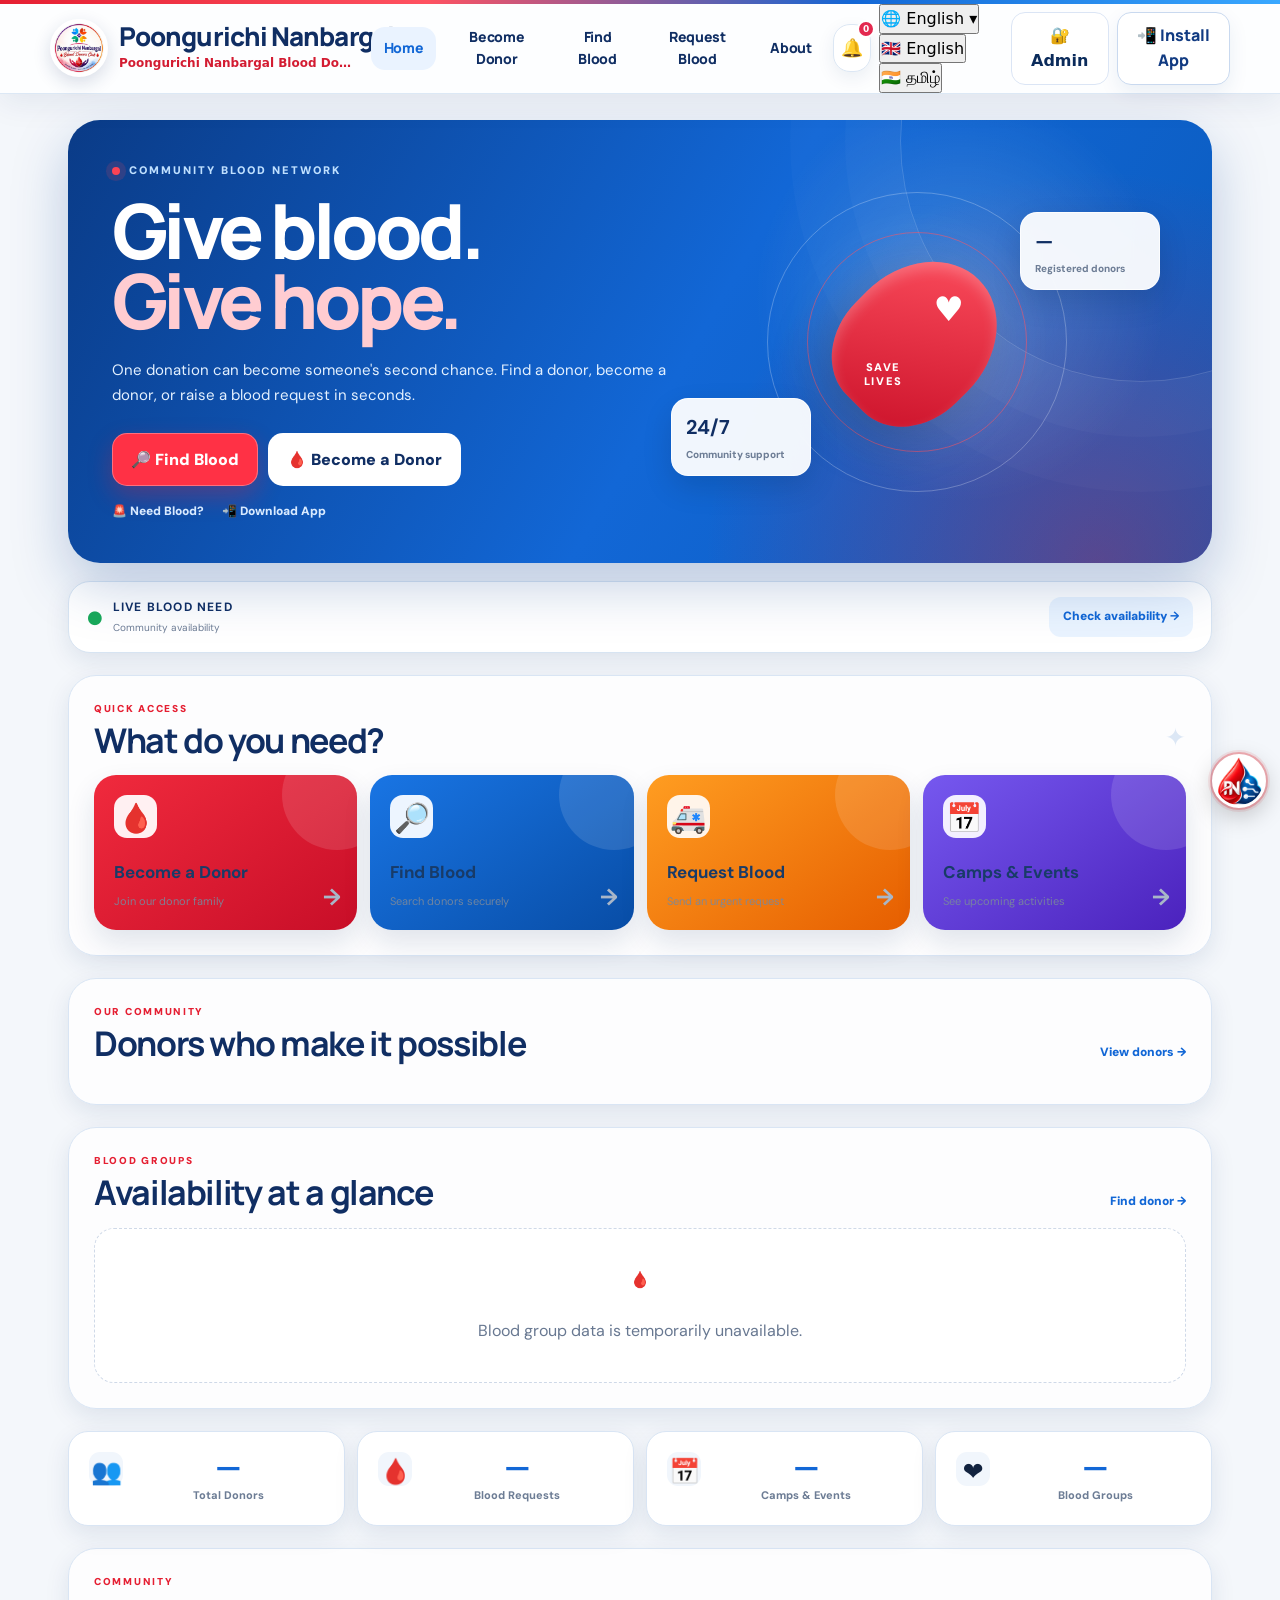
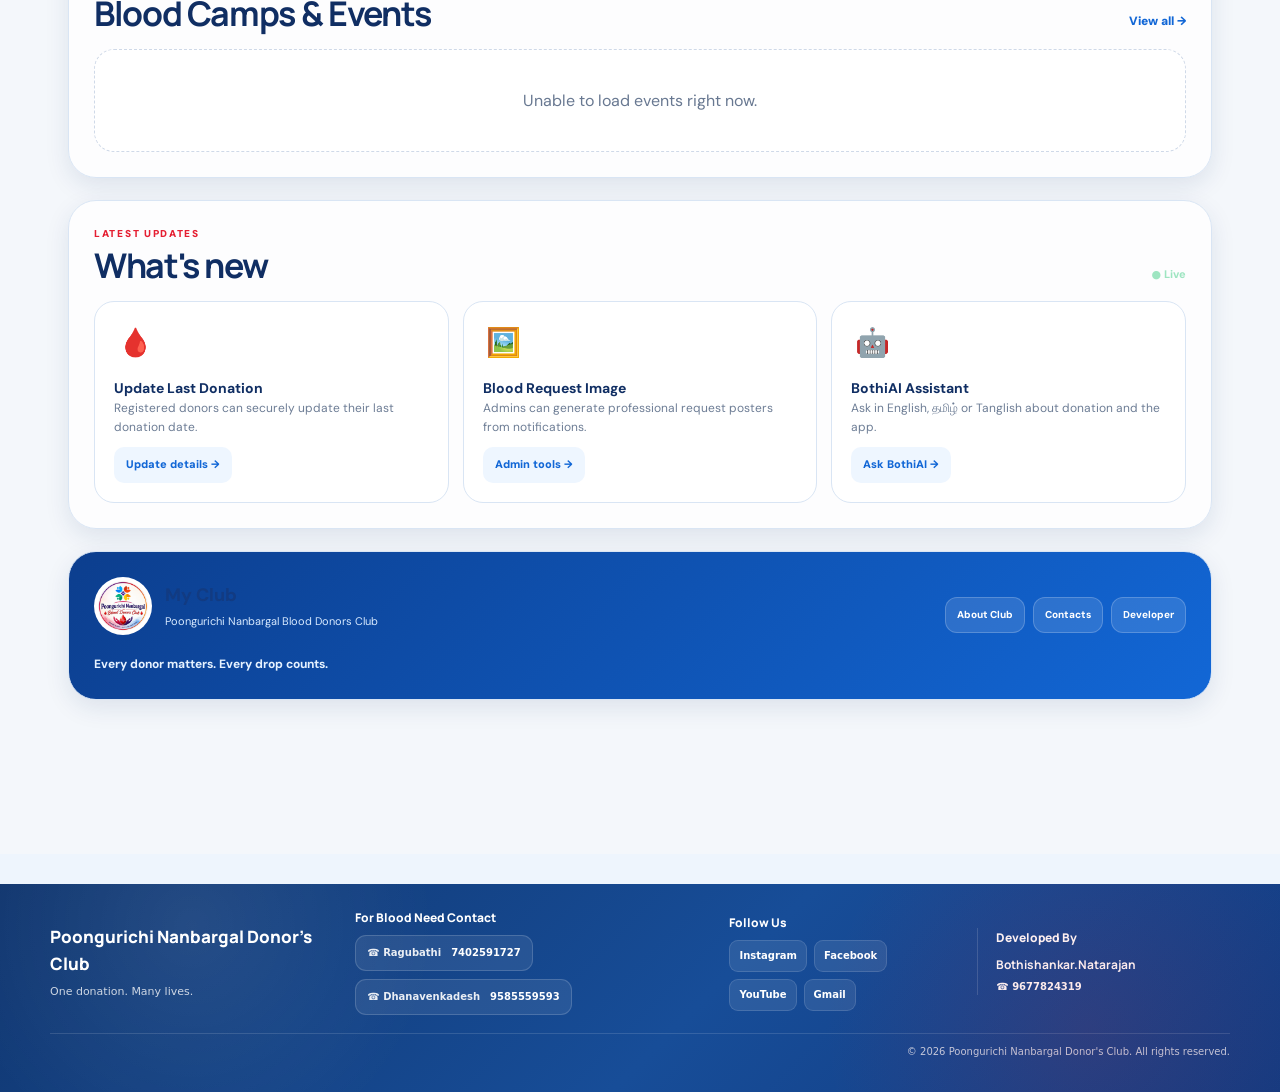
==== commit 2a08154e: "Update index.html" ====
--- a/index.html
+++ b/index.html
@@ -129,6 +129,27 @@
   @media(prefers-reduced-motion:reduce){*,*::before,*::after{animation-duration:.01ms!important;animation-iteration-count:1!important;scroll-behavior:auto!important;transition-duration:.01ms!important}.pn-premium-loader{display:none}.pn-reveal{opacity:1;transform:none}}
 </style>
 
+
+<style id="pn-structural-fix">
+html,body{width:100%;max-width:100%;overflow-x:hidden}
+main{display:block;width:100%;overflow:visible}
+.page-section{position:relative!important;height:auto!important;min-height:0!important}
+.page-section.active{display:block!important;position:relative!important;height:auto!important;min-height:0!important;transform:none!important}
+#page-admin{position:relative!important;height:auto!important;min-height:0!important}
+.site-footer{position:relative!important;inset:auto!important;clear:both!important;width:100%!important;z-index:1!important}
+#page-about .about-highlight{background:linear-gradient(135deg,#0d3b78,#1267d6)!important;color:#fff!important}
+#page-about .about-highlight h2,#page-about .about-highlight p{color:#fff!important;opacity:1!important;visibility:visible!important}
+@media(max-width:720px){
+ #adminDonorTable{width:100%!important;max-width:100%!important;overflow-x:auto!important;overflow-y:visible!important;-webkit-overflow-scrolling:touch!important;touch-action:pan-x pan-y!important}
+ #adminDonorTable .admin-table{display:table!important;width:max-content!important;min-width:1100px!important;max-width:none!important;table-layout:auto!important}
+ #adminDonorTable .admin-table thead{display:table-header-group!important}
+ #adminDonorTable .admin-table tbody{display:table-row-group!important}
+ #adminDonorTable .admin-table tr{display:table-row!important}
+ #adminDonorTable .admin-table th,#adminDonorTable .admin-table td{display:table-cell!important;white-space:nowrap!important}
+ #adminDonorTable .admin-table td:before{content:none!important;display:none!important}
+}
+</style>
+
 </head>
 
 
@@ -1180,15 +1201,6 @@
       </div>
 
     </section>
-
-
-  </main>
-
-
-  <!-- =======================================================
-       FOOTER
-       ======================================================= -->
-
 
     <!-- =====================================================
          ADMIN DASHBOARD
@@ -1459,7 +1471,8 @@
       </div>
     </section>
 
-  <footer class="site-footer">
+</main>
+<footer class="site-footer">
     <div class="container footer-inner-premium">
       <div class="footer-brand-panel">
         <div class="footer-brand" id="footerClubName">Poongurichi Nanbargal Donor's Club</div>
--- a/style.css
+++ b/style.css
@@ -3904,136 +3904,193 @@
 @keyframes pn1Pulse{0%,100%{transform:scale(1);opacity:1}50%{transform:scale(1.08);opacity:.75}}
 
 
-/* ============================================================
-   PNBDC FINAL MOBILE / PERFORMANCE FIX
-   App logic untouched. These rules are intentionally last.
-   ============================================================ */
-html,body{width:100%;max-width:100%;overflow-x:hidden}
-body{-webkit-text-size-adjust:100%;text-rendering:optimizeLegibility}
-main{width:100%;max-width:100%;overflow-x:hidden}
-.page-section{width:100%;max-width:100%;min-width:0}
-img{height:auto}
-
-/* Prevent fixed controls from covering content */
-.page-section.active{padding-bottom:128px}
-.mobile-bottom-nav{padding-bottom:max(10px,env(safe-area-inset-bottom))}
-.pn-bot-panel{max-height:calc(100dvh - 145px)!important}
-
-/* Mobile header */
-@media (max-width:700px){
-  .site-header{width:100%;left:0;right:0}
-  .header-inner{width:100%;padding-left:12px!important;padding-right:12px!important;gap:8px!important}
-  .brand{flex:1;min-width:0}
-  .brand-logo{width:48px!important;height:48px!important;flex:0 0 48px}
-  .brand-name{font-size:17px!important;white-space:nowrap;overflow:hidden;text-overflow:ellipsis}
-  .brand-meta{font-size:11px!important;max-width:100%;white-space:nowrap;overflow:hidden;text-overflow:ellipsis}
-
-  /* New home layout fills phone width */
-  #page-home{padding-top:12px!important;padding-left:0!important;padding-right:0!important}
-  #page-home .pn-home-v2{width:100%!important;max-width:none!important;margin:0!important}
-  #page-home .pn2-hero,
-  #page-home .pn2-live,
-  #page-home .pn2-section,
-  #page-home .pn2-blood-section,
-  #page-home .pn2-stats,
-  #page-home .pn2-updates,
-  #page-home .pn2-club,
-  #page-home .pn2-events-section{
-    width:calc(100% - 20px)!important;
-    max-width:none!important;
-    margin-left:10px!important;
-    margin-right:10px!important;
-  }
-  #page-home .pn2-hero{min-height:360px!important;padding:24px 20px!important;border-radius:25px!important}
-  #page-home .pn2-hero h1,#page-home .pn2-hero h2{font-size:40px!important;line-height:1!important}
-  #page-home .pn2-hero p{font-size:13px!important;line-height:1.55!important}
-  #page-home .pn2-hero-art{min-height:120px!important}
-  #page-home .pn2-action-grid{display:grid!important;grid-template-columns:repeat(2,minmax(0,1fr))!important;width:100%!important}
-  #page-home .pn2-action-grid>*{min-width:0!important;width:auto!important}
-  #page-home .pn2-community-grid{display:block!important;width:100%!important}
-  #page-home .pn2-community-section img{width:100%!important;height:230px!important;object-fit:cover!important}
-  #page-home .pn2-stats{display:grid!important;grid-template-columns:repeat(3,minmax(0,1fr))!important}
-  #page-home .pn2-stats>*{min-width:0!important;padding:14px 8px!important}
-
-  /* Forms: never exceed phone width */
-  #page-donor,#page-find,#page-request,#page-about,#page-admin{
-    width:100%!important;
-    max-width:100%!important;
-    padding:18px 0 145px!important;
-    overflow-x:hidden!important;
-  }
-  #page-donor>*,
-  #page-find>*,
-  #page-request>*,
-  #page-about>*,
-  #page-admin>*{
-    max-width:calc(100% - 20px)!important;
-    width:calc(100% - 20px)!important;
-    margin-left:10px!important;
-    margin-right:10px!important;
-  }
-  #page-donor form,#page-find form,#page-request form{width:100%!important;min-width:0!important}
-  #page-donor input,#page-donor select,#page-donor textarea,
-  #page-find input,#page-find select,#page-find textarea,
-  #page-request input,#page-request select,#page-request textarea,
-  #page-admin input,#page-admin select,#page-admin textarea{
-    max-width:100%!important;min-width:0!important;font-size:16px!important;
-  }
-
-  /* Admin tables remain fully usable instead of being clipped */
-  #page-admin .admin-table,
-  #page-admin table{
-    width:100%!important;
-    max-width:100%!important;
-    display:block!important;
-    overflow-x:auto!important;
-    -webkit-overflow-scrolling:touch!important;
-  }
-  #page-admin table thead,
-  #page-admin table tbody{width:max-content!important;min-width:100%!important}
-  #page-admin table th,#page-admin table td{white-space:nowrap!important}
-
-  /* Bottom navigation: always above content and safe-area aware */
-  .mobile-bottom-nav{
-    left:0!important;right:0!important;bottom:0!important;
-    width:100%!important;
-    z-index:9999!important;
-    padding-left:10px!important;padding-right:10px!important;
-  }
-  .mobile-nav-inner{
-    width:100%!important;max-width:720px!important;
-    margin:0 auto!important;
-    grid-template-columns:repeat(5,minmax(0,1fr))!important;
-  }
-  .mobile-nav-btn{min-width:0!important;padding:4px 2px!important}
-  .mobile-nav-btn span:last-child{white-space:nowrap!important}
-
-  /* BothiAI safely floats above nav */
-  #pn-bot-toggle,.pn-bot-toggle{
-    right:14px!important;
-    bottom:calc(112px + env(safe-area-inset-bottom))!important;
-    z-index:10000!important;
-  }
-}
-
-/* Small phones */
-@media (max-width:390px){
-  .brand-logo{width:44px!important;height:44px!important;flex-basis:44px}
-  .brand-name{font-size:15px!important}
-  .brand-meta{font-size:10px!important}
-  #page-home .pn2-action-grid{gap:8px!important}
-  #page-home .pn2-action-grid>*{padding:12px 9px!important}
-  #page-home .pn2-stats{grid-template-columns:1fr!important}
-  .mobile-nav-btn span:first-child{font-size:18px!important}
-  .mobile-nav-btn span:last-child{font-size:9px!important}
-}
-
-/* Reduce expensive visual effects on devices that request less motion */
-@media (prefers-reduced-motion:reduce){
-  *,*::before,*::after{
-    animation-duration:.01ms!important;
-    animation-iteration-count:1!important;
-    transition-duration:.01ms!important;
-    scroll-behavior:auto!important;
-  }
-}
+/* =========================================================
+   PNBDC FINAL STRUCTURAL OVERRIDES
+   These rules are intentionally LAST so earlier conflicting
+   mobile rules cannot win.
+   ========================================================= */
+
+/* Never let a page section or footer create a viewport-sized
+   layer that visually sits over another section. */
+html, body {
+  width: 100% !important;
+  max-width: 100% !important;
+  overflow-x: hidden !important;
+}
+main, .page-section, .page-section.active, .admin-page {
+  position: relative !important;
+  min-height: 0 !important;
+  height: auto !important;
+  transform: none !important;
+}
+.page-section.active {
+  animation: none !important;
+  opacity: 1 !important;
+}
+
+/* ABOUT: the current light background was inheriting the old
+   white text. Make the mission panel deliberately dark so
+   every line is readable. */
+#page-about .about-highlight {
+  background: linear-gradient(135deg,#0c3475 0%,#1267d6 58%,#1683e8 100%) !important;
+  color: #fff !important;
+  border-left: 6px solid #ef233c !important;
+  min-height: 0 !important;
+  height: auto !important;
+}
+#page-about .about-highlight h2,
+#page-about .about-highlight p {
+  color: #fff !important;
+  opacity: 1 !important;
+  visibility: visible !important;
+}
+#page-about .about-highlight p {
+  color: rgba(255,255,255,.88) !important;
+}
+#page-about .about-heart {
+  color: #fff !important;
+}
+#page-about {
+  padding-bottom: 150px !important;
+}
+
+/* FOOTER: it must remain in normal document flow, never act
+   like a page overlay. */
+html body footer,
+html body .site-footer {
+  position: relative !important;
+  inset: auto !important;
+  top: auto !important;
+  right: auto !important;
+  bottom: auto !important;
+  left: auto !important;
+  float: none !important;
+  clear: both !important;
+  transform: none !important;
+  z-index: 1 !important;
+  width: 100% !important;
+  height: auto !important;
+}
+@media (max-width: 720px) {
+  html body footer,
+  html body .site-footer {
+    margin-top: 28px !important;
+    padding-bottom: 145px !important;
+  }
+}
+
+/* ADMIN DONORS: restore a genuine wide HTML table on mobile.
+   The previous CSS explicitly changed it to donor cards. */
+@media (max-width: 720px) {
+  #page-admin .admin-table-wrap,
+  #adminDonorTable.admin-table-wrap {
+    display: block !important;
+    width: 100% !important;
+    max-width: 100% !important;
+    height: auto !important;
+    max-height: 62vh !important;
+    overflow-x: scroll !important;
+    overflow-y: auto !important;
+    -webkit-overflow-scrolling: touch !important;
+    overscroll-behavior-x: contain !important;
+    touch-action: pan-x pan-y !important;
+    scrollbar-width: auto !important;
+    border: 1px solid #dce7f3 !important;
+    border-radius: 18px !important;
+    background: #fff !important;
+  }
+
+  #page-admin .admin-table-wrap .admin-table,
+  #adminDonorTable .admin-table {
+    display: table !important;
+    width: max-content !important;
+    min-width: 1100px !important;
+    max-width: none !important;
+    table-layout: auto !important;
+    border-collapse: separate !important;
+    border-spacing: 0 !important;
+  }
+
+  #page-admin .admin-table thead,
+  #adminDonorTable .admin-table thead {
+    display: table-header-group !important;
+  }
+  #page-admin .admin-table tbody,
+  #adminDonorTable .admin-table tbody {
+    display: table-row-group !important;
+  }
+  #page-admin .admin-table tr,
+  #adminDonorTable .admin-table tr {
+    display: table-row !important;
+    padding: 0 !important;
+    margin: 0 !important;
+    background: transparent !important;
+    border: 0 !important;
+    box-shadow: none !important;
+  }
+  #page-admin .admin-table th,
+  #page-admin .admin-table td,
+  #adminDonorTable .admin-table th,
+  #adminDonorTable .admin-table td {
+    display: table-cell !important;
+    white-space: nowrap !important;
+    width: auto !important;
+    min-width: 0 !important;
+    padding: 13px 16px !important;
+    vertical-align: middle !important;
+    border-bottom: 1px solid #e7eef6 !important;
+  }
+  #page-admin .admin-table th,
+  #adminDonorTable .admin-table th {
+    position: sticky !important;
+    top: 0 !important;
+    z-index: 5 !important;
+    background: #edf5ff !important;
+    color: #14396e !important;
+  }
+  #page-admin .admin-table td:before,
+  #adminDonorTable .admin-table td:before {
+    content: none !important;
+    display: none !important;
+  }
+  #page-admin .admin-table td:last-child,
+  #adminDonorTable .admin-table td:last-child {
+    display: table-cell !important;
+    padding: 13px 16px !important;
+    margin: 0 !important;
+    border-top: 0 !important;
+  }
+  #page-admin .admin-table td:last-child button,
+  #adminDonorTable .admin-table td:last-child button {
+    display: inline-flex !important;
+    width: auto !important;
+    flex: none !important;
+    margin: 2px !important;
+  }
+}
+
+/* The mobile nav is fixed, so every page needs guaranteed
+   document space beneath it. */
+@media (max-width: 720px) {
+  #page-admin,
+  #page-donor,
+  #page-find,
+  #page-request,
+  #page-about {
+    padding-bottom: 155px !important;
+  }
+}
+
+/* BothiAI must sit above the nav, never underneath it. */
+#pn-bot-toggle,
+#pn-bot-toggle.pn-bot-toggle {
+  position: fixed !important;
+  z-index: 12500 !important;
+}
+@media (max-width: 720px) {
+  #pn-bot-toggle,
+  #pn-bot-toggle.pn-bot-toggle {
+    right: 14px !important;
+    bottom: 96px !important;
+  }
+}
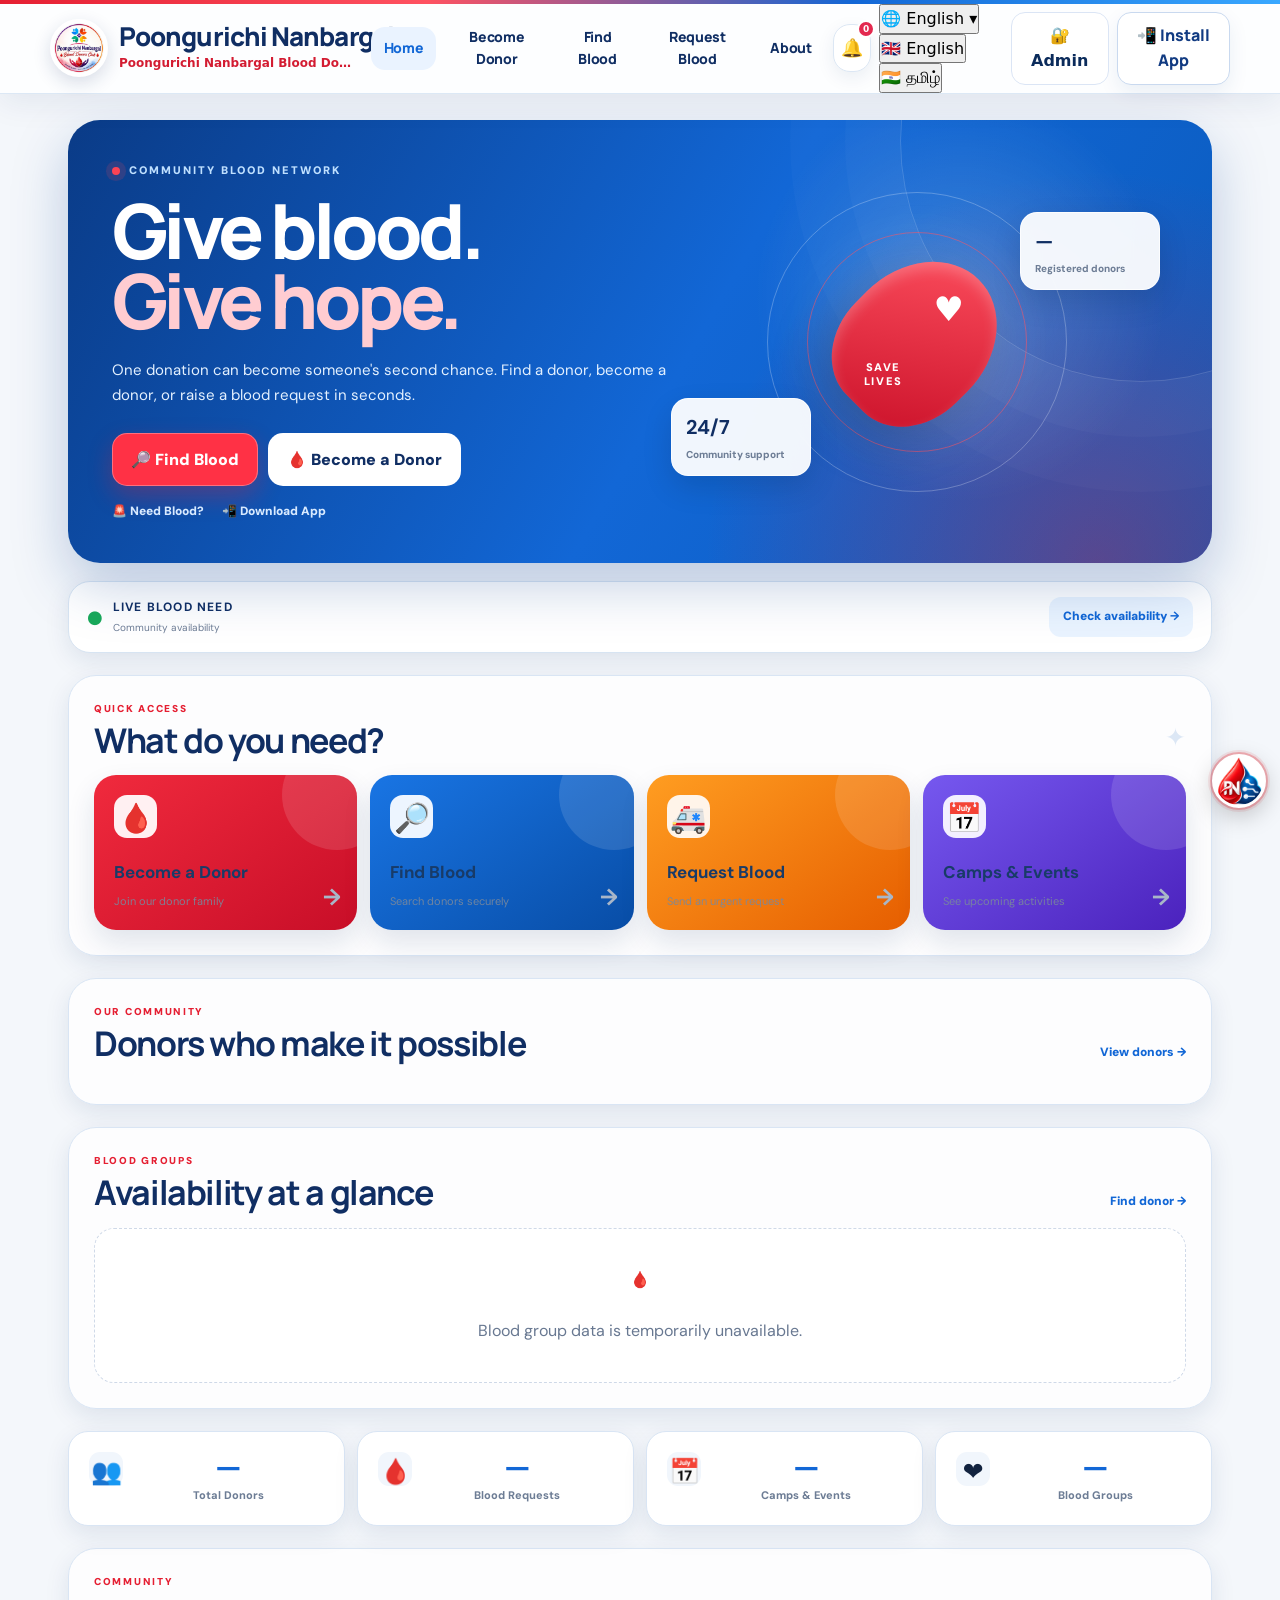
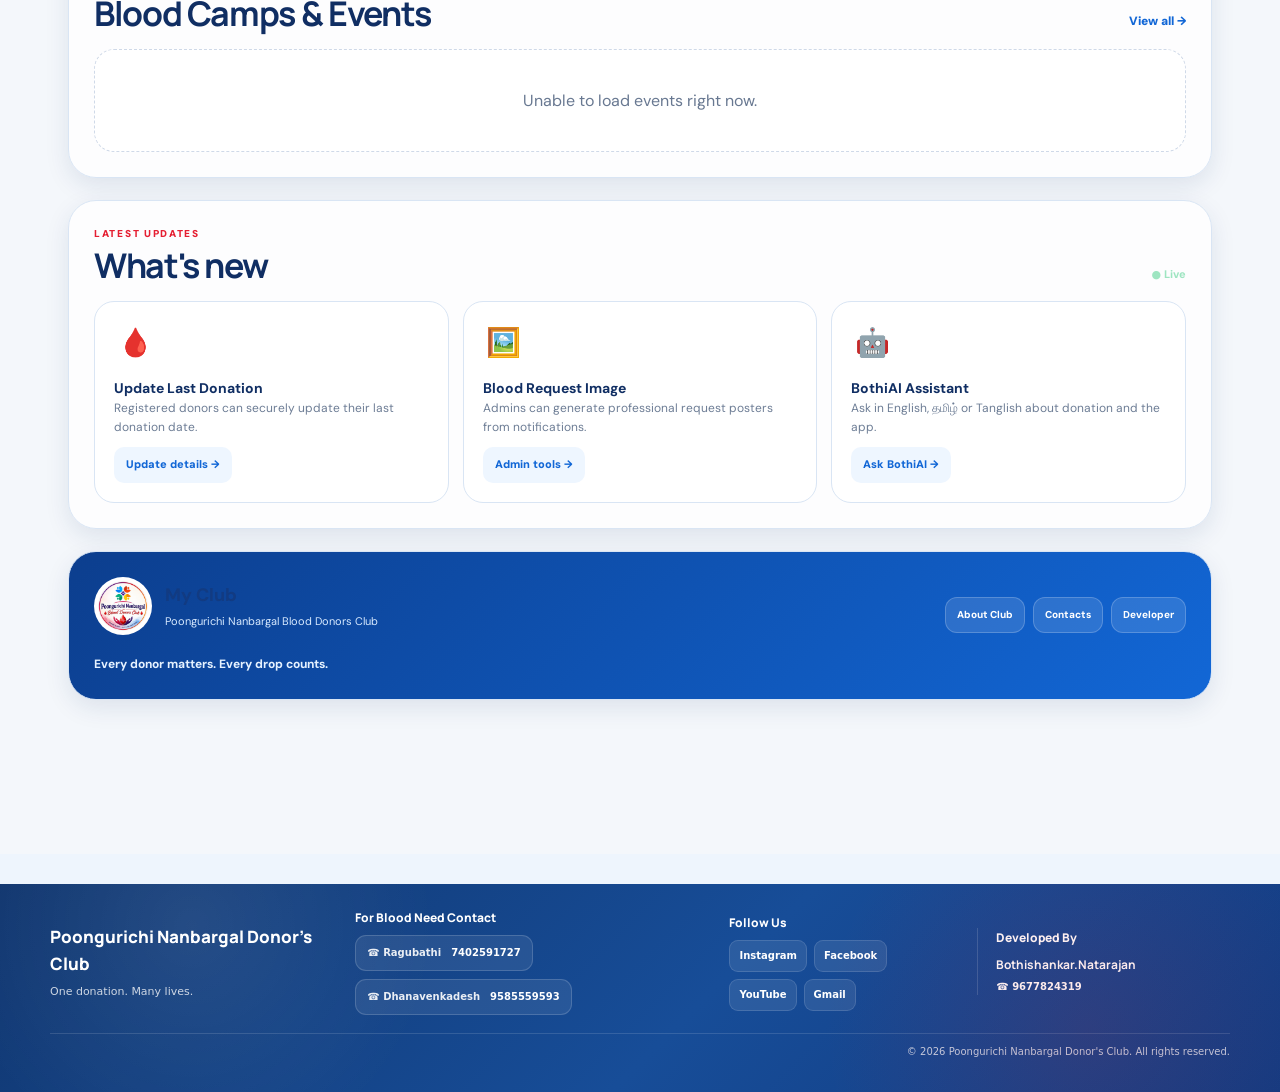
==== commit 0227d1a8: "Update index.html" ====
--- a/index.html
+++ b/index.html
@@ -55,7 +55,7 @@
   <link rel="preconnect" href="https://fonts.googleapis.com">
   <link rel="preconnect" href="https://fonts.gstatic.com" crossorigin>
   <link href="https://fonts.googleapis.com/css2?family=DM+Sans:wght@400;500;600;700&family=Manrope:wght@500;600;700;800&display=swap" rel="stylesheet">
-  <link rel="stylesheet" href="style.css?v=20260909-final-1">
+  <link rel="stylesheet" href="style.css?v=20260910-adminfix-2">
   <style>
     .donor-photo-preview{display:flex;align-items:center;gap:12px;margin-top:10px;padding:10px 12px;border:1px solid #dbe5f0;border-radius:14px;background:#f7fbff;color:#123b82;font-weight:700}
     .donor-photo-preview img{width:64px;height:76px;object-fit:cover;border-radius:10px;border:2px solid #d7e2ef}
@@ -129,27 +129,6 @@
   @media(prefers-reduced-motion:reduce){*,*::before,*::after{animation-duration:.01ms!important;animation-iteration-count:1!important;scroll-behavior:auto!important;transition-duration:.01ms!important}.pn-premium-loader{display:none}.pn-reveal{opacity:1;transform:none}}
 </style>
 
-
-<style id="pn-structural-fix">
-html,body{width:100%;max-width:100%;overflow-x:hidden}
-main{display:block;width:100%;overflow:visible}
-.page-section{position:relative!important;height:auto!important;min-height:0!important}
-.page-section.active{display:block!important;position:relative!important;height:auto!important;min-height:0!important;transform:none!important}
-#page-admin{position:relative!important;height:auto!important;min-height:0!important}
-.site-footer{position:relative!important;inset:auto!important;clear:both!important;width:100%!important;z-index:1!important}
-#page-about .about-highlight{background:linear-gradient(135deg,#0d3b78,#1267d6)!important;color:#fff!important}
-#page-about .about-highlight h2,#page-about .about-highlight p{color:#fff!important;opacity:1!important;visibility:visible!important}
-@media(max-width:720px){
- #adminDonorTable{width:100%!important;max-width:100%!important;overflow-x:auto!important;overflow-y:visible!important;-webkit-overflow-scrolling:touch!important;touch-action:pan-x pan-y!important}
- #adminDonorTable .admin-table{display:table!important;width:max-content!important;min-width:1100px!important;max-width:none!important;table-layout:auto!important}
- #adminDonorTable .admin-table thead{display:table-header-group!important}
- #adminDonorTable .admin-table tbody{display:table-row-group!important}
- #adminDonorTable .admin-table tr{display:table-row!important}
- #adminDonorTable .admin-table th,#adminDonorTable .admin-table td{display:table-cell!important;white-space:nowrap!important}
- #adminDonorTable .admin-table td:before{content:none!important;display:none!important}
-}
-</style>
-
 </head>
 
 
@@ -1201,6 +1180,15 @@
       </div>
 
     </section>
+
+
+  </main>
+
+
+  <!-- =======================================================
+       FOOTER
+       ======================================================= -->
+
 
     <!-- =====================================================
          ADMIN DASHBOARD
@@ -1471,8 +1459,7 @@
       </div>
     </section>
 
-</main>
-<footer class="site-footer">
+  <footer class="site-footer">
     <div class="container footer-inner-premium">
       <div class="footer-brand-panel">
         <div class="footer-brand" id="footerClubName">Poongurichi Nanbargal Donor's Club</div>
@@ -4558,7 +4545,40 @@
 
     function getAdminUser() {
       try {
-        return BloodDonationAPI.adminSession() || {};
+        const raw = BloodDonationAPI.adminSession() || {};
+
+        // Normalize the login/session object. The backend may return
+        // Role / Permissions_JSON / User_ID while the UI expects
+        // role / permissions / userId. Without this normalization,
+        // a valid Admin can incorrectly be treated as a Sub Admin and
+        // all Admin dashboard cards get hidden.
+        const roleRaw = value(raw,
+          "role", "Role", "userRole", "User_Role", "accessRole", "Access_Role"
+        );
+
+        let permissionsRaw = value(raw,
+          "permissions", "Permissions", "Permissions_JSON", "permissions_json"
+        );
+        let permissions = [];
+        if (Array.isArray(permissionsRaw)) {
+          permissions = permissionsRaw.map(String);
+        } else if (typeof permissionsRaw === "string" && permissionsRaw.trim()) {
+          try {
+            const parsed = JSON.parse(permissionsRaw);
+            permissions = Array.isArray(parsed) ? parsed.map(String) : [];
+          } catch (_) {
+            permissions = permissionsRaw.split(",").map(x => x.trim()).filter(Boolean);
+          }
+        }
+
+        return {
+          ...raw,
+          role: String(roleRaw || "").trim().toLowerCase(),
+          permissions,
+          userId: value(raw, "userId", "User_ID", "UserId", "ID", "id", "Username", "username"),
+          username: value(raw, "username", "Username"),
+          name: value(raw, "name", "Name")
+        };
       } catch (error) {
         return {};
       }
@@ -5004,12 +5024,55 @@
     });
 
     function applyAdminRbacUI() {
-      const role=String(getAdminUser().role||'').toLowerCase();
-      const full=['admin','superadmin','super admin'].includes(role);
-      const tabPermissions={donors:'donors.view',requests:'requests.view',events:'events.view',fields:'settings.view',social:'social.view',"admin-management":'admin.manage',reports:'reports.view'};
-      document.querySelectorAll('[data-admin-tab]').forEach(card=>{ const tab=card.dataset.adminTab; if(tabPermissions[tab] && !full && !adminHasPermission(tabPermissions[tab])) card.style.display='none'; });
-      document.querySelectorAll('.admin-action-btn').forEach(btn=>{ const text=btn.textContent||''; let perm=null; if(text.includes('Manage Donors'))perm='donors.view'; else if(text.includes('Blood Requests'))perm='requests.view'; else if(text.includes('Events'))perm='events.view'; else if(text.includes('Social'))perm='social.view'; else if(text.includes('Fields'))perm='settings.view'; else if(text.includes('Admin Management'))perm='admin.manage'; else if(text.includes('Reports'))perm='reports.view'; if(perm && !full && !adminHasPermission(perm)) btn.style.display='none'; });
-      const mg=document.getElementById('adminManagementCard'); if(mg && !full && !adminHasPermission('admin.manage')) mg.style.display='none';
+      const user = getAdminUser();
+      const role = String(user.role || '').trim().toLowerCase();
+      // Existing Admin / Super Admin accounts always have full dashboard access.
+      const full = [
+        'admin', 'administrator', 'superadmin', 'super admin', 'super_admin'
+      ].includes(role);
+
+      const tabPermissions = {
+        donors: 'donors.view',
+        requests: 'requests.view',
+        events: 'events.view',
+        fields: 'settings.view',
+        social: 'social.view',
+        'admin-management': 'admin.manage',
+        reports: 'reports.view'
+      };
+
+      // IMPORTANT: restore display when switching from a restricted session
+      // to a full Admin session. The old code only hid elements and never
+      // restored them, which made Admin rights appear to disappear.
+      document.querySelectorAll('[data-admin-tab]').forEach(card => {
+        const tab = card.dataset.adminTab;
+        if (!tabPermissions[tab]) return;
+        const allowed = full || adminHasPermission(tabPermissions[tab]);
+        card.style.display = allowed ? '' : 'none';
+      });
+
+      document.querySelectorAll('.admin-action-btn').forEach(btn => {
+        const text = btn.textContent || '';
+        let perm = null;
+        if (text.includes('Manage Donors')) perm = 'donors.view';
+        else if (text.includes('Blood Requests')) perm = 'requests.view';
+        else if (text.includes('Events')) perm = 'events.view';
+        else if (text.includes('Social')) perm = 'social.view';
+        else if (text.includes('Fields')) perm = 'settings.view';
+        else if (text.includes('Admin Management')) perm = 'admin.manage';
+        else if (text.includes('Reports')) perm = 'reports.view';
+
+        if (!perm) {
+          btn.style.display = '';
+          return;
+        }
+        btn.style.display = (full || adminHasPermission(perm)) ? '' : 'none';
+      });
+
+      const mg = document.getElementById('adminManagementCard');
+      if (mg) {
+        mg.style.display = (full || adminHasPermission('admin.manage')) ? '' : 'none';
+      }
     }
 
     const RBAC_PERMISSION_GROUPS = [
@@ -5028,9 +5091,9 @@
 
     function adminHasPermission(permission) {
       const user = getAdminUser();
-      const role = String(user.role || '').toLowerCase();
-      if (role === 'admin' || role === 'superadmin' || role === 'super admin') return true;
-      const permissions = Array.isArray(user.permissions) ? user.permissions : [];
+      const role = String(user.role || '').trim().toLowerCase();
+      if (['admin','administrator','superadmin','super admin','super_admin'].includes(role)) return true;
+      const permissions = Array.isArray(user.permissions) ? user.permissions.map(String) : [];
       return permissions.includes('*') || permissions.includes(permission);
     }
 
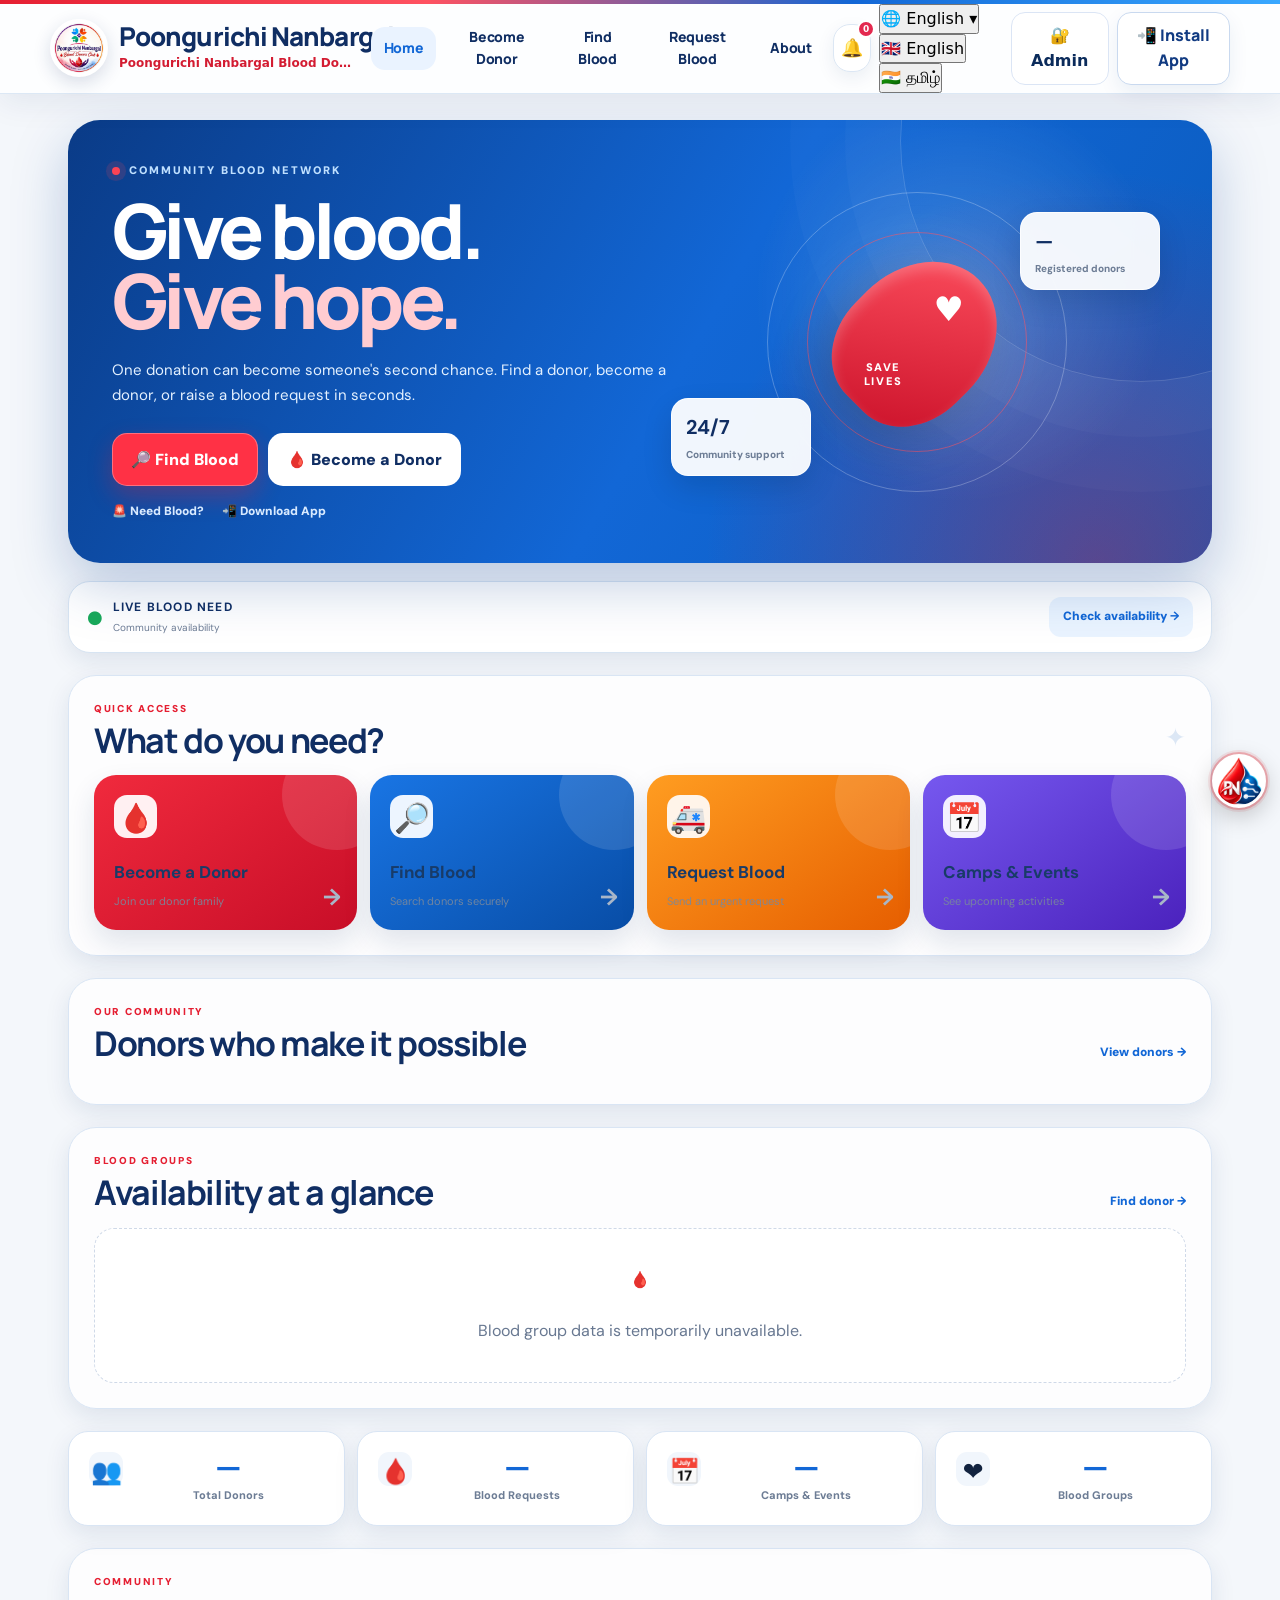
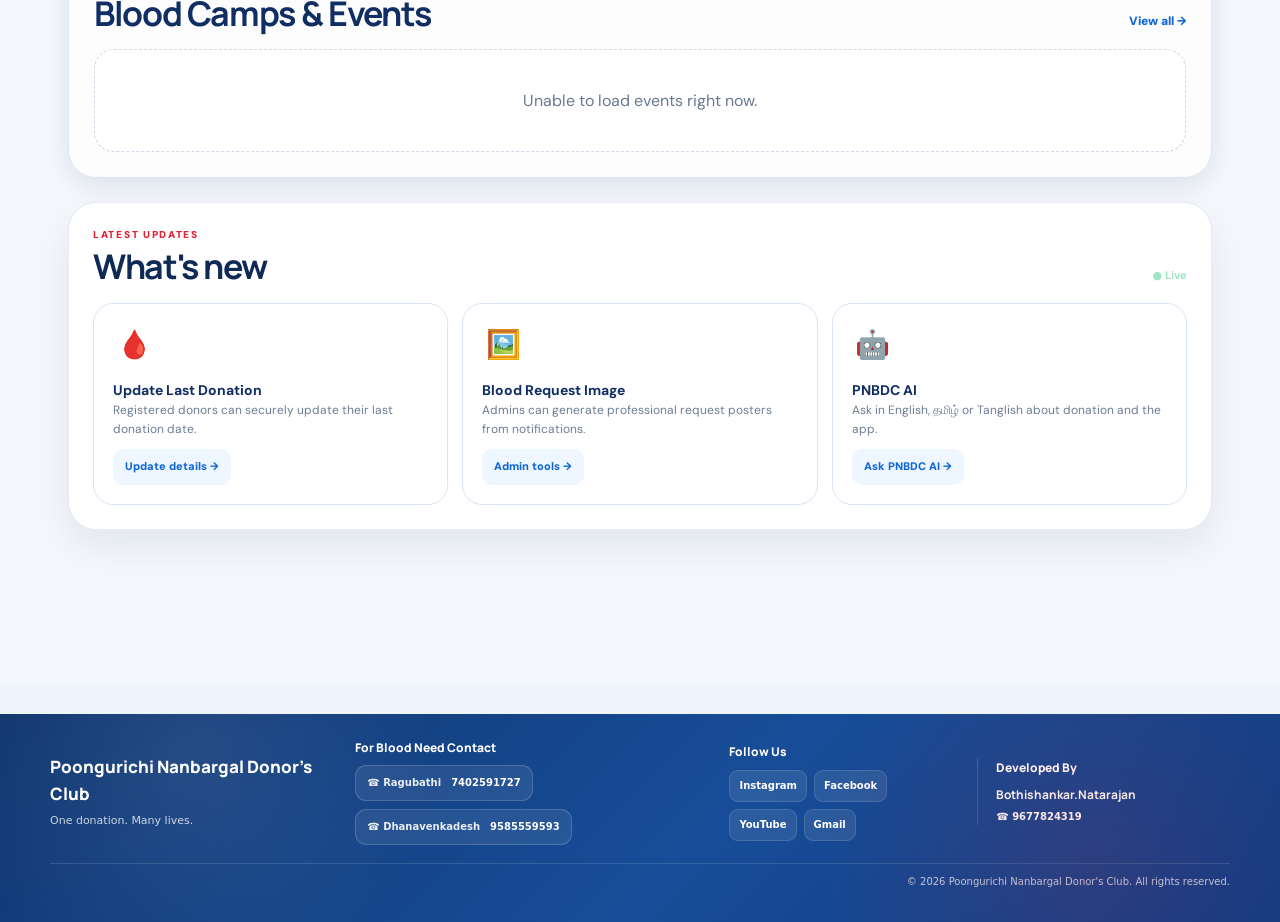
==== commit e630e320: "Update BothiAI to PNBDC AI in index.html" ====
--- a/index.html
+++ b/index.html
@@ -55,7 +55,7 @@
   <link rel="preconnect" href="https://fonts.googleapis.com">
   <link rel="preconnect" href="https://fonts.gstatic.com" crossorigin>
   <link href="https://fonts.googleapis.com/css2?family=DM+Sans:wght@400;500;600;700&family=Manrope:wght@500;600;700;800&display=swap" rel="stylesheet">
-  <link rel="stylesheet" href="style.css?v=20260910-adminfix-2">
+  <link rel="stylesheet" href="style.css?v=20260918-pnbdc-ai-updates-1">
   <style>
     .donor-photo-preview{display:flex;align-items:center;gap:12px;margin-top:10px;padding:10px 12px;border:1px solid #dbe5f0;border-radius:14px;background:#f7fbff;color:#123b82;font-weight:700}
     .donor-photo-preview img{width:64px;height:76px;object-fit:cover;border-radius:10px;border:2px solid #d7e2ef}
@@ -129,6 +129,25 @@
   @media(prefers-reduced-motion:reduce){*,*::before,*::after{animation-duration:.01ms!important;animation-iteration-count:1!important;scroll-behavior:auto!important;transition-duration:.01ms!important}.pn-premium-loader{display:none}.pn-reveal{opacity:1;transform:none}}
 </style>
 
+
+<style id="pn2-updates-replaced-club-style">
+/* Latest Updates now replaces the former blue My Club block. */
+.pn2-updates-replaced-club{
+  background:#fff!important;
+  color:#102a56!important;
+  border:1px solid rgba(16,42,86,.09)!important;
+  border-radius:28px!important;
+  box-shadow:0 16px 38px rgba(16,42,86,.08)!important;
+  padding:24px!important;
+  margin-top:24px!important;
+}
+.pn2-updates-replaced-club .pn2-section-head h2{color:#102a56!important}
+.pn2-updates-replaced-club .pn2-update-grid{margin-top:18px!important}
+@media(max-width:600px){
+  .pn2-updates-replaced-club{padding:18px!important;border-radius:24px!important;margin-top:20px!important}
+}
+</style>
+
 </head>
 
 
@@ -375,20 +394,16 @@
         <div class="pn2-section-head"><div><span>COMMUNITY</span><h2>Blood Camps & Events</h2></div><button type="button" onclick="showAllEvents()">View all →</button></div>
         <div id="eventsContainer" class="pn2-events"><div class="pn2-loading">Loading events…</div></div>
       </section>
-
-      <section class="pn2-updates">
-        <div class="pn2-section-head"><div><span>LATEST UPDATES</span><h2>What's new</h2></div><div class="pn2-live-dot">● Live</div></div>
+      <section class="pn2-updates pn2-updates-replaced-club">
+        <div class="pn2-section-head">
+          <div><span>LATEST UPDATES</span><h2>What's new</h2></div>
+          <div class="pn2-live-dot">● Live</div>
+        </div>
         <div class="pn2-update-grid">
           <article><i>🩸</i><b>Update Last Donation</b><p>Registered donors can securely update their last donation date.</p><button type="button" onclick="document.querySelector('.pn-self-update-btn')?.click()">Update details →</button></article>
           <article><i>🖼️</i><b>Blood Request Image</b><p>Admins can generate professional request posters from notifications.</p><button type="button" onclick="goTo('admin')">Admin tools →</button></article>
-          <article><i>🤖</i><b>BothiAI Assistant</b><p>Ask in English, தமிழ் or Tanglish about donation and the app.</p><button type="button" onclick="document.getElementById('pn-bot-toggle')?.click()">Ask BothiAI →</button></article>
+          <article><i>🤖</i><b>PNBDC AI</b><p>Ask in English, தமிழ் or Tanglish about donation and the app.</p><button type="button" onclick="document.getElementById('pn-bot-toggle')?.click()">Ask PNBDC AI →</button></article>
         </div>
-      </section>
-
-      <section class="pn2-club">
-        <div class="pn2-club-brand"><img src="icons/poongurichi-logo.jpeg" alt="PNBDC"><div><b>My Club</b><span>Poongurichi Nanbargal Blood Donors Club</span></div></div>
-        <div class="pn2-club-links"><button onclick="goTo('about')">About Club</button><button onclick="goTo('about')">Contacts</button><button onclick="goTo('about')">Developer</button></div>
-        <p>Every donor matters. Every drop counts.</p>
       </section>
   </div>
 </section>
@@ -5665,9 +5680,9 @@
   </script>
 
 
-<!-- PNBDC BothiAI Assistant — EXACT APPROVED CHAT UI -->
-<button id="pn-bot-toggle" class="pn-bot-toggle" type="button" aria-label="BothiAI – PNBDC AI Assistant" title="BothiAI – PNBDC AI Assistant">
-  <span class="pn-bot-pulse"></span><img class="pn-bot-icon" src="icons/bothiai-icon.png" alt="BothiAI">
+<!-- PNBDC PNBDC AI — EXACT APPROVED CHAT UI -->
+<button id="pn-bot-toggle" class="pn-bot-toggle" type="button" aria-label="PNBDC AI – PNBDC AI Assistant" title="PNBDC AI – PNBDC AI Assistant">
+  <span class="pn-bot-pulse"></span><img class="pn-bot-icon" src="icons/bothiai-icon.png" alt="PNBDC AI">
 </button>
 
 <div id="pn-bot-panel" class="pn-bot-panel" aria-hidden="true">
@@ -5680,9 +5695,9 @@
   </div>
 
   <div class="pn-bot-hero">
-    <img class="pn-bot-hero-logo" src="icons/bothiai-logo.png" alt="BothiAI">
-    <div class="pn-bot-hero-copy"><div class="pn-bot-hero-title"><span>Bothi</span><b>AI</b></div><div class="pn-bot-hero-subtitle">PNBDC AI Assistant</div></div>
-    <img class="pn-bot-robot" src="icons/bothiai-robot.png" alt="BothiAI Assistant">
+    <img class="pn-bot-hero-logo" src="icons/bothiai-logo.png" alt="PNBDC AI">
+    <div class="pn-bot-hero-copy"><div class="pn-bot-hero-title"><span>PNBDC</span> <b>AI</b></div><div class="pn-bot-hero-subtitle">PNBDC AI Assistant</div></div>
+    <img class="pn-bot-robot" src="icons/bothiai-robot.png" alt="PNBDC AI">
     <span class="pn-bot-spark spark-1">✦</span><span class="pn-bot-spark spark-2">✦</span>
   </div>
 
@@ -5714,7 +5729,7 @@
 
   <form id="pn-bot-form" class="pn-bot-input-row">
     <button id="pn-bot-attach" class="pn-bot-attach" type="button" aria-label="Attach">⌕</button>
-    <input id="pn-bot-input" autocomplete="off" placeholder="Ask BothiAI...">
+    <input id="pn-bot-input" autocomplete="off" placeholder="Ask PNBDC AI...">
     <button class="pn-bot-send" type="submit" aria-label="Send">➤</button>
   </form>
 </div>
